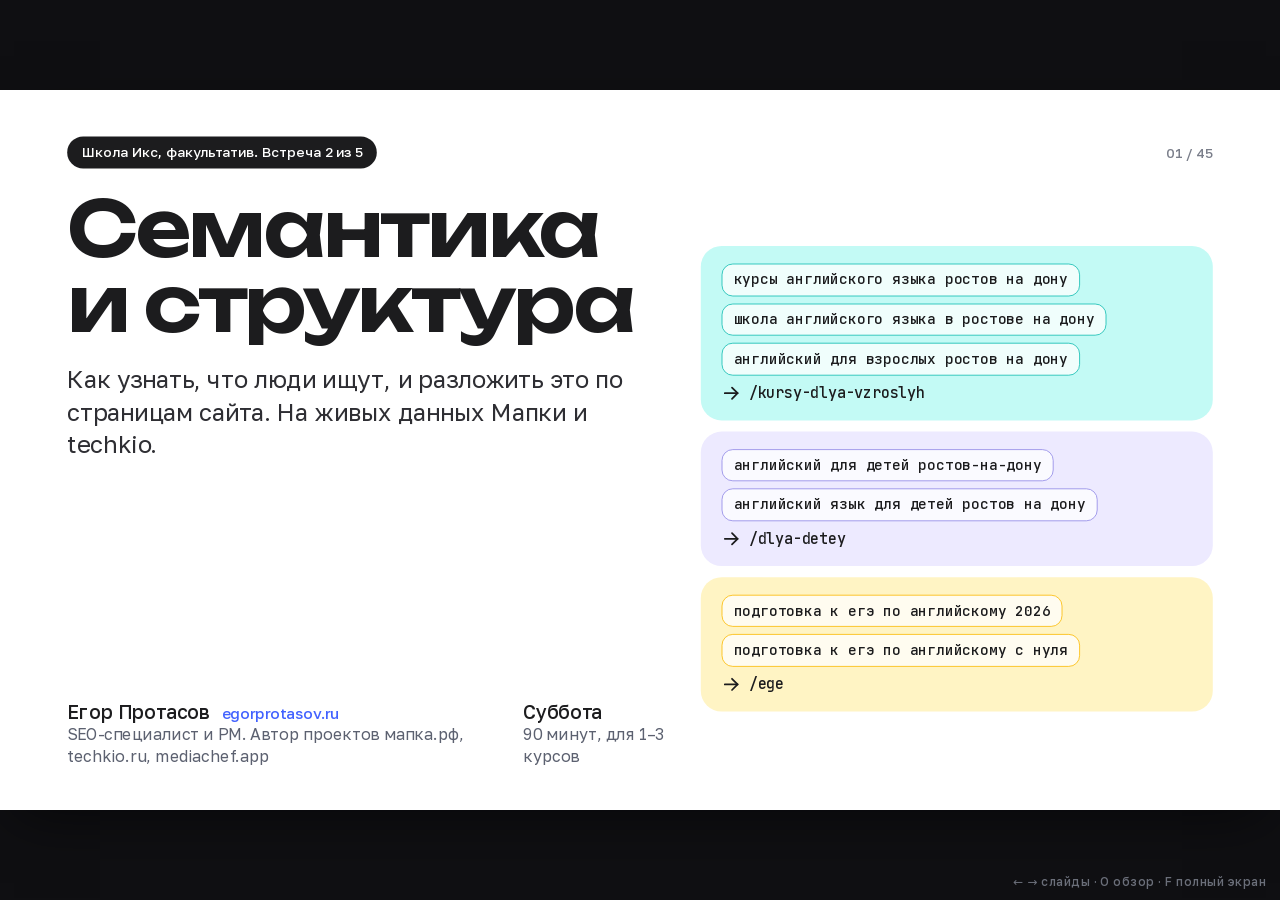
==== 2/index.html @ d4cdf83f "Встреча 2: семантика и структура сайта 45 слайдов на 90 минут: спрос, источники запросов в России, ч" ====
<!doctype html>
<html lang="ru">
<head>
<meta charset="utf-8">
<meta name="viewport" content="width=device-width,initial-scale=1">
<meta name="robots" content="noindex, nofollow, noarchive, nosnippet">
<meta name="referrer" content="no-referrer">
<title>Семантика и структура сайта — встреча 2 · Школа Икс</title>
<style>
@font-face{font-family: 'Unbounded'; font-style: normal; font-weight: 200 900; font-display: block; src:url([data-uri]) format('woff2'); unicode-range: U+0301, U+0400-045F, U+0490-0491, U+04B0-04B1, U+2116;}
@font-face{font-family: 'Unbounded'; font-style: normal; font-weight: 200 900; font-display: block; src:url([data-uri]) format('woff2'); unicode-range: U+0000-00FF, U+0131, U+0152-0153, U+02BB-02BC, U+02C6, U+02DA, U+02DC, U+0304, U+0308, U+0329, U+2000-206F, U+20AC, U+2122, U+2191, U+2193, U+2212, U+2215, U+FEFF, U+FFFD;}
@font-face{font-family: 'Golos Text'; font-style: normal; font-weight: 400 900; font-display: block; src:url([data-uri]) format('woff2'); unicode-range: U+0301, U+0400-045F, U+0490-0491, U+04B0-04B1, U+2116;}
@font-face{font-family: 'Golos Text'; font-style: normal; font-weight: 400 900; font-display: block; src:url([data-uri]) format('woff2'); unicode-range: U+0000-00FF, U+0131, U+0152-0153, U+02BB-02BC, U+02C6, U+02DA, U+02DC, U+0304, U+0308, U+0329, U+2000-206F, U+20AC, U+2122, U+2191, U+2193, U+2212, U+2215, U+FEFF, U+FFFD;}
@font-face{font-family: 'JetBrains Mono'; font-style: normal; font-weight: 400 700; font-display: block; src:url([data-uri]) format('woff2'); unicode-range: U+0301, U+0400-045F, U+0490-0491, U+04B0-04B1, U+2116;}
@font-face{font-family: 'JetBrains Mono'; font-style: normal; font-weight: 400 700; font-display: block; src:url([data-uri]) format('woff2'); unicode-range: U+0000-00FF, U+0131, U+0152-0153, U+02BB-02BC, U+02C6, U+02DA, U+02DC, U+0304, U+0308, U+0329, U+2000-206F, U+20AC, U+2122, U+2191, U+2193, U+2212, U+2215, U+FEFF, U+FFFD;}

:root{
  --canvas:#FFFFFF; --surface:#F7F8FA; --ink:#1C1C1E; --charcoal:#2E2E33; --slate:#5C6170; --steel:#7A7E8A;
  --hair:#E0E2E8; --hair2:#C9CCD4;
  --yel:#FFD02F; --yel2:#FCB900; --yel-l:#FFF4C4; --yel-d:#746019;
  --blue:#4262FF; --teal:#0FBCB0; --teal-l:#C3FAF5; --moss:#187574;
  --rose-l:#FDE0F0; --rose-d:#8A1F5C; --coral:#FF9999; --coral-l:#FFC6C6; --coral-d:#600000;
  --orange-l:#FFE6CD; --orange-d:#7A3E00; --lav:#EDEAFF; --lav-d:#3F3A8F; --ok:#00B473; --dark:#1C1C1E;
  --fd:'Unbounded',system-ui,sans-serif; --ft:'Golos Text',system-ui,-apple-system,sans-serif; --fm:'JetBrains Mono',ui-monospace,Menlo,monospace;
}
*{box-sizing:border-box;margin:0;padding:0}
html,body{height:100%;background:#0F0F12;overflow:hidden}
body{font-family:var(--ft);color:var(--ink);-webkit-font-smoothing:antialiased;text-rendering:optimizeLegibility}
a{color:var(--blue)}

/* сцена 16:9 */
/* поля вокруг кадра подстраиваются под слайд: у тёмных и жёлтых рамка исчезает,
   светлый слайд лежит карточкой на глубоком фоне — белых полос по краям нет */
#stage{position:fixed;inset:0;overflow:hidden;background:var(--edge,#0F0F12);transition:background .3s ease}
#deck{position:absolute;left:50%;top:50%;width:1600px;height:900px;
  transform:translate(-50%,-50%) scale(var(--s,1));transform-origin:center center;
  background:var(--canvas);overflow:hidden;box-shadow:0 24px 70px -18px rgba(0,0,0,.55)}
/* режим снимка (?shot=1): без масштабирования сцены, кадр ровно 1600×900 — для QA и PDF */
html.shot,html.shot body{width:1600px;height:900px;background:#fff}
html.shot #stage{position:static;width:1600px;height:900px;background:#fff}
html.shot #deck{position:relative;left:auto;top:auto;transform:none;box-shadow:none}

/* слайд */
.s{position:absolute;inset:0;z-index:3;padding:58px 84px 54px;opacity:0;visibility:hidden;pointer-events:none;
  display:flex;flex-direction:column;background:var(--canvas)}
.s.live{opacity:1;visibility:visible;pointer-events:auto}
.s.dark{background:var(--dark);color:#fff}
.s.yellow{background:var(--yel)}

.top{display:flex;justify-content:space-between;align-items:center;margin-bottom:28px;flex:none}
.pill{font:500 17px/1 var(--ft);background:var(--ink);color:#fff;border-radius:999px;padding:11px 18px 12px;letter-spacing:.005em}
.dark .pill{background:#fff;color:var(--ink)}
.yellow .pill{background:var(--ink)}
.cnt{font:500 17px/1 var(--ft);color:var(--steel);font-variant-numeric:tabular-nums}
.dark .cnt{color:rgba(255,255,255,.55)}

h1{font:600 50px/1.08 var(--fd);letter-spacing:-.02em;margin:0 0 24px;max-width:1330px}
h1.xl{font-size:66px;line-height:1.04}
h1.md{font-size:42px}
.lead{font:400 27px/1.38 var(--ft);color:var(--charcoal);max-width:1180px;margin-bottom:26px}
.dark .lead{color:rgba(255,255,255,.72)}
.body{flex:1;min-height:0;display:flex;flex-direction:column}
.fill{flex:1;min-height:0}
.row{display:flex;gap:24px;align-items:stretch}
.row>*{min-width:0}
.g2,.g3,.g4,.g5{display:grid;gap:22px}
.g2{grid-template-columns:repeat(2,minmax(0,1fr))}
.g3{grid-template-columns:repeat(3,minmax(0,1fr))}
.g4{grid-template-columns:repeat(4,minmax(0,1fr))}
.g5{grid-template-columns:repeat(5,minmax(0,1fr))}
.g2>*,.g3>*,.g4>*,.g5>*{min-width:0}
.foot{margin-top:auto;padding-top:18px;font:400 18px/1.35 var(--ft);color:var(--steel)}
.foot b{color:var(--slate);font-weight:500}
.dark .foot{color:rgba(255,255,255,.5)}
.hl{background:var(--yel);padding:0 .14em;border-radius:5px;-webkit-box-decoration-break:clone;box-decoration-break:clone;color:var(--ink)}
.mono{font-family:var(--fm);font-weight:500}
b,strong{font-weight:600}

/* стикеры и карточки */
.sticky{border-radius:26px;padding:28px 30px;display:flex;flex-direction:column;gap:12px;min-height:0}
.sticky.tight{padding:22px 26px;gap:9px}
.sticky h4{font:500 24px/1.22 var(--fd);letter-spacing:-.01em}
.sticky p{font:400 21px/1.4 var(--ft);color:var(--charcoal)}
.sticky .big{font:600 62px/1 var(--fd);letter-spacing:-.03em;margin:4px 0 2px}
.sticky .lab{font:500 17px/1.3 var(--ft);color:var(--slate)}
.teal{background:var(--teal-l)} .teal .lab{color:var(--moss)}
.lav{background:var(--lav)} .lav .lab{color:var(--lav-d)}
.yel{background:var(--yel-l)} .yel .lab{color:var(--yel-d)}
.rose{background:var(--rose-l)} .rose .lab{color:var(--rose-d)}
.coral{background:var(--coral-l)} .coral .lab{color:var(--coral-d)}
.orange{background:var(--orange-l)} .orange .lab{color:var(--orange-d)}
.grey{background:var(--surface)}
.gold{background:var(--yel)}
.card{background:var(--surface);border:1px solid var(--hair);border-radius:16px;padding:22px 24px;display:flex;flex-direction:column;gap:10px;min-height:0}
.card h4{font:500 22px/1.25 var(--fd)}
.card p{font:400 20px/1.4 var(--ft);color:var(--charcoal)}
.dark .card{background:#2A2A2E;border-color:#3A3A40;color:#fff}
.dark .card p{color:rgba(255,255,255,.72)}

/* большая цифра */
.stat .n{font:600 82px/1 var(--fd);letter-spacing:-.035em;font-variant-numeric:tabular-nums}
.stat .n small{font-size:.5em;letter-spacing:-.02em}
.stat .l{font:400 21px/1.35 var(--ft);color:var(--slate);margin-top:10px;max-width:34ch}
.dark .stat .l{color:rgba(255,255,255,.62)}
.stat.sm .n{font-size:56px}

/* плитки логотипов */
.tiles{display:flex;flex-wrap:wrap;gap:14px;align-items:flex-start}
.tl{display:flex;flex-direction:column;align-items:center;gap:9px;font:500 16px/1.2 var(--ft);color:var(--slate);text-align:center;width:112px}
.tl.w{width:auto}
.tile{height:86px;min-width:86px;background:#fff;border:1px solid var(--hair);border-radius:18px;display:grid;place-items:center;padding:0 12px}
.tile .ic{width:46px;height:46px;fill:currentColor;display:block}
.tile.word{font:600 21px/1 var(--fd);letter-spacing:-.02em;padding:0 22px;white-space:nowrap}
.tile.sm{height:64px;min-width:64px;border-radius:14px}
.tile.sm .ic{width:34px;height:34px}
.tile.sm.word{font-size:17px;padding:0 16px}
.tile.big{height:120px;min-width:120px;border-radius:26px}
.tile.big .ic{width:66px;height:66px}
.tile.big.word{font-size:28px;padding:0 30px}
.dark .tile{border-color:transparent}

/* иконки-штрихи */
.ui{width:42px;height:42px;fill:none;stroke:currentColor;stroke-width:1.9;stroke-linecap:round;stroke-linejoin:round;flex:none}
.ui.lg{width:56px;height:56px;stroke-width:1.7}
.ui.sm{width:30px;height:30px;stroke-width:2.1}
.ui.xs{width:24px;height:24px;stroke-width:2.2}

/* список «работает / не работает» */
.plist{display:flex;flex-direction:column;gap:12px;margin-top:2px;list-style:none;min-width:0}
.plist li{display:grid;grid-template-columns:24px minmax(0,1fr);gap:14px;align-items:start;min-width:0}
.plist li>div{min-width:0}
.plist b{display:block;font:500 20px/1.26 var(--fd);letter-spacing:-.005em;margin-bottom:3px}
.plist i{display:block;font:400 18px/1.32 var(--ft);font-style:normal;color:var(--charcoal)}

/* окно браузера */
.browser{background:#fff;border:1px solid var(--hair);border-radius:16px;overflow:hidden;box-shadow:rgba(5,0,56,.08) 0 12px 32px -4px;display:flex;flex-direction:column;min-height:0;align-self:center;width:100%}
.browser .bar{height:40px;flex:none;background:var(--surface);border-bottom:1px solid var(--hair);display:flex;align-items:center;gap:8px;padding:0 14px}
.browser .bar i{width:11px;height:11px;border-radius:50%;background:var(--hair2);flex:none}
.browser .url{margin-left:10px;flex:1;height:25px;background:#fff;border:1px solid var(--hair);border-radius:8px;font:500 14px/23px var(--fm);color:var(--slate);padding:0 10px;overflow:hidden;white-space:nowrap;text-overflow:ellipsis}
.browser .shot{flex:none;aspect-ratio:1200/750;overflow:hidden;background:#fff}
.browser .shot img{display:block;width:100%;height:100%;object-fit:contain;object-position:center}

/* пайплайн шагов */
.pipe{display:flex;gap:16px;align-items:stretch;min-height:0}
.pipe .step{flex:1;min-width:0;background:var(--surface);border-radius:22px;padding:24px 26px;display:flex;flex-direction:column;gap:10px}
.pipe .arr{flex:none;width:30px;display:grid;place-items:center;color:var(--hair2)}
.pipe .arr svg{width:22px;height:22px;fill:none;stroke:currentColor;stroke-width:2.4;stroke-linecap:round;stroke-linejoin:round}
.step h4{font:500 23px/1.22 var(--fd)}
.step p{font:400 20px/1.4 var(--ft);color:var(--charcoal)}
.step .hd{display:flex;align-items:center;gap:14px;margin-bottom:4px}
.num{width:44px;height:44px;border-radius:50%;background:var(--ink);color:#fff;font:600 19px/44px var(--fd);text-align:center;flex:none;font-variant-numeric:tabular-nums}
.num.y{background:var(--yel);color:var(--ink)}
.num.w{background:#fff;color:var(--ink)}
.dark .num{background:var(--yel);color:var(--ink)}

/* макет выдачи */
.serp{background:#fff;border:1px solid var(--hair);border-radius:16px;padding:20px 24px;display:flex;flex-direction:column;gap:13px;min-height:0;box-shadow:rgba(5,0,56,.08) 0 12px 32px -4px}
.serp .q{display:flex;align-items:center;gap:12px;border:1px solid var(--hair2);border-radius:999px;padding:10px 18px;font:400 19px var(--ft);color:var(--ink)}
.serp .q .ui{width:22px;height:22px;stroke-width:2.3}
.sr{position:relative;padding-left:46px;display:flex;flex-direction:column;gap:3px}
.sr .m{position:absolute;left:0;top:2px;width:30px;height:30px;border-radius:50%;background:var(--ink);color:#fff;font:600 14px/30px var(--fd);text-align:center}
.sr .t{font:500 19px/1.25 var(--ft);color:var(--blue)}
.sr .u{font:500 14px/1.3 var(--fm);color:var(--moss)}
.sr .d{font:400 16px/1.35 var(--ft);color:var(--charcoal)}
.sr.ad .t::before{content:"Реклама";font:500 12px/1 var(--ft);color:#fff;background:var(--steel);border-radius:5px;padding:3px 6px;margin-right:9px;vertical-align:2px}
.sr .ai{background:var(--rose-l);border-radius:12px;padding:12px 14px;font:400 16px/1.35 var(--ft);color:var(--charcoal)}
.sr .ai b{display:block;font:500 15px/1.3 var(--ft);color:var(--rose-d);margin-bottom:4px}
.sr .ai sup{font-size:.7em;color:var(--blue)}
.sr .loc{display:flex;gap:10px}
.sr .loc span{flex:1;background:var(--surface);border:1px solid var(--hair);border-radius:10px;padding:8px 10px;font:400 14px/1.3 var(--ft);color:var(--charcoal)}
.sr .paa{display:flex;flex-direction:column;gap:6px}
.sr .paa span{border:1px solid var(--hair);border-radius:8px;padding:7px 12px;font:400 15px var(--ft);color:var(--charcoal)}
.legend{display:flex;flex-direction:column;gap:14px}
.legend .li{display:flex;gap:14px;align-items:flex-start}
.legend .li .m{width:32px;height:32px;border-radius:50%;background:var(--ink);color:#fff;font:600 15px/32px var(--fd);text-align:center;flex:none}
.legend .li h5{font:500 21px/1.25 var(--fd);margin-bottom:4px}
.legend .li p{font:400 19px/1.38 var(--ft);color:var(--charcoal)}

/* анатомия сниппета */
.anat{display:grid;grid-template-columns:220px minmax(0,1fr);gap:14px 28px;align-items:center}
.anat .k{font:500 18px/1.3 var(--ft);color:var(--slate);text-align:right}
.anat .t{font:500 30px/1.2 var(--ft);color:var(--blue)}
.anat .u{font:500 21px/1.3 var(--fm);color:var(--moss)}
.anat .d{font:400 22px/1.4 var(--ft);color:var(--charcoal)}
.anat .box{background:#fff;border:1px solid var(--hair);border-radius:14px;padding:14px 20px}
.anat .box.bad{border-color:var(--coral)}
.anat .box.good{border-color:var(--ok)}

/* таблица */
.tbl{display:grid;grid-template-columns:230px minmax(0,1fr) minmax(0,1fr);border-top:2px solid var(--ink)}
.tbl>div{padding:16px 18px;border-bottom:1px solid var(--hair);font:400 21px/1.35 var(--ft);color:var(--charcoal);min-width:0}
.tbl .h{font:500 19px/1.2 var(--ft);color:var(--slate);padding-top:12px;padding-bottom:12px}
.tbl .k{font:500 21px/1.3 var(--fd);color:var(--ink);letter-spacing:-.01em}
.tbl .geo{background:var(--rose-l)}

/* чек-лист */
.chk{display:grid;grid-template-columns:repeat(2,minmax(0,1fr));gap:16px 22px}
.ck{display:flex;gap:18px;align-items:flex-start;padding:20px 24px;background:var(--surface);border-radius:18px;min-height:0}
.ck h5{font:500 22px/1.25 var(--fd);margin-bottom:6px}
.ck p{font:400 19px/1.38 var(--ft);color:var(--charcoal)}
.ck .mono{font-size:18px;color:var(--ink);background:#fff;border:1px solid var(--hair);border-radius:6px;padding:1px 7px}

/* словарь */
.kv{display:grid;grid-template-columns:repeat(3,minmax(0,1fr));gap:18px}
.kv .it{background:var(--surface);border-radius:20px;padding:24px 26px;display:flex;flex-direction:column;gap:8px}
.kv .k{font:500 25px/1.2 var(--fd);letter-spacing:-.01em}
.kv .k small{font:500 17px/1.2 var(--fm);color:var(--slate);display:block;margin-top:5px}
.kv .v{font:400 20px/1.4 var(--ft);color:var(--charcoal)}

/* график */
.chart{display:flex;flex-direction:column;gap:12px;min-height:0}
.chart svg{display:block;max-width:100%;height:auto}
.chart .cap{font:400 18px/1.35 var(--ft);color:var(--slate)}
.leg{display:flex;gap:22px;flex-wrap:wrap;font:500 18px/1.2 var(--ft);color:var(--slate)}
.leg i{width:14px;height:14px;border-radius:4px;display:inline-block;margin-right:8px;vertical-align:-2px}
.ax{font:500 15px var(--ft);fill:var(--steel)}
.val{font:600 17px var(--fd);fill:var(--ink)}
.val.w{fill:#fff}

/* запрос-карточка */
.qcard{background:#fff;border:1px solid var(--hair);border-radius:16px;padding:18px 20px;display:flex;flex-direction:column;gap:8px}
.qcard .q{font:500 21px/1.3 var(--fm);color:var(--ink);word-break:break-word}
.qcard .meta{font:400 17px/1.3 var(--ft);color:var(--slate)}

/* разделители */
.divn{font:600 150px/1 var(--fd);letter-spacing:-.045em;color:var(--yel);font-variant-numeric:tabular-nums}
.divt{font:600 62px/1.06 var(--fd);letter-spacing:-.025em;max-width:1000px}
.divs{font:400 26px/1.42 var(--ft);color:rgba(255,255,255,.66);max-width:900px;margin-top:22px}
.divlist{display:flex;flex-direction:column;gap:14px;font:400 23px/1.35 var(--ft);color:rgba(255,255,255,.72)}
.divlist span{padding-left:22px;position:relative}
.divlist span::before{content:"";position:absolute;left:0;top:.55em;width:9px;height:9px;border-radius:50%;background:var(--yel)}

/* обложка */
.cover h1{font-size:96px;line-height:.98;letter-spacing:-.035em;margin:0}
.cover .sub{font:400 30px/1.35 var(--ft);color:var(--charcoal);max-width:760px;margin-top:28px}
.cover .who{margin-top:auto;display:flex;gap:40px;align-items:flex-end}
.cover .who b{font:500 24px/1.3 var(--ft)}
.cover .who span{font:400 20px/1.35 var(--ft);color:var(--slate)}
.stack{position:relative}
.stack .tile{position:absolute;box-shadow:rgba(5,0,56,.10) 0 10px 26px -6px}

/* источники */
.src{display:grid;grid-template-columns:1fr 1fr;gap:0 26px;align-content:start}
.srow{display:grid;grid-template-columns:minmax(0,1fr) auto;gap:3px 16px;padding:9px 0;border-bottom:1px solid var(--hair);align-items:baseline}
.srow .num{width:auto;height:auto;border-radius:0;background:none;color:var(--ink);font:500 18px/1.28 var(--ft);text-align:left}
.srow .lnk{font:500 14px/1.3 var(--fm);color:var(--blue);white-space:nowrap}
.srow .whr{grid-column:1/-1;font:400 15px/1.28 var(--ft);color:var(--steel)}

/* ═══ встреча 2: семантика и структура ═══ */
/* запросы-фишки */
.chips{display:flex;flex-wrap:wrap;gap:9px;align-content:flex-start;min-width:0}
.chip{font:500 18px/1.25 var(--fm);background:#fff;border:1px solid var(--hair2);border-radius:14px;padding:8px 14px;color:var(--ink);max-width:100%;overflow-wrap:anywhere}
.chip.t{background:#fff;border-color:var(--teal)}
.chip.l{background:#fff;border-color:#8E87E6}
.chip.y{background:#fff;border-color:var(--yel2)}
.chip.x{border-color:var(--coral);color:var(--coral-d)}
.sticky .chip{background:rgba(255,255,255,.75)}

/* кластер: фишки → страница */
.flow{display:grid;grid-template-columns:minmax(0,1fr) 44px 360px;gap:0 14px;align-items:center}
.flow .to{color:var(--steel);display:grid;place-items:center}
.flow .to svg{width:30px;height:30px;fill:none;stroke:currentColor;stroke-width:2.2;stroke-linecap:round;stroke-linejoin:round}
.page{background:#fff;border:1.5px solid var(--ink);border-radius:14px;padding:14px 18px;display:flex;flex-direction:column;gap:6px;min-width:0}
.page .u{font:500 18px/1.25 var(--fm);color:var(--moss);word-break:break-all}
.page .n{font:600 34px/1 var(--fd);letter-spacing:-.02em}
.page .l{font:400 17px/1.3 var(--ft);color:var(--slate)}

/* подсказки поиска */
.sugg{background:#fff;border:1px solid var(--hair);border-radius:18px;box-shadow:rgba(5,0,56,.08) 0 12px 32px -4px;overflow:hidden;min-width:0}
.sugg .in{display:flex;align-items:center;gap:12px;padding:15px 20px;border-bottom:1px solid var(--hair);font:400 22px/1.2 var(--ft);color:var(--ink)}
.sugg .in .ui{width:24px;height:24px;stroke-width:2.3;color:var(--slate)}
.sugg .in i{width:2px;height:26px;background:var(--ink);display:inline-block;margin-left:-8px;animation:blink 1.1s steps(1) infinite}
@keyframes blink{50%{opacity:0}}
.sugg ul{list-style:none;padding:6px 0 8px}
.sugg li{display:flex;align-items:center;gap:14px;padding:8px 20px;font:400 19px/1.3 var(--ft);color:var(--charcoal);white-space:nowrap;overflow:hidden;text-overflow:ellipsis}
.sugg li .ui{width:18px;height:18px;stroke-width:2.4;color:var(--steel);flex:none}
.sugg li b{font-weight:600;color:var(--ink)}

/* лестница конкретики */
.stairs{display:flex;flex-direction:column;gap:14px}
.stair{display:grid;grid-template-columns:78px minmax(0,1fr) 380px;gap:18px;align-items:center;background:var(--surface);border-radius:16px;padding:14px 20px}
.stair .tag{font:600 18px/1 var(--fd);text-align:center;border-radius:999px;padding:9px 0;background:var(--ink);color:#fff}
.stair .q{font:500 22px/1.25 var(--fm);color:var(--ink);min-width:0}
.stair .d{font:400 19px/1.35 var(--ft);color:var(--charcoal)}

/* вложенные рамки частотности */
.nest{border-radius:26px;padding:22px 26px 26px;display:flex;flex-direction:column;gap:10px}
.nest .q{font:500 22px/1.2 var(--fm);color:var(--ink)}
.nest .d{font:400 19px/1.35 var(--ft);color:var(--charcoal);max-width:62ch}
.nest .k{font:500 16px/1 var(--ft);color:var(--slate)}

/* пересечение выдачи */
.ovx{display:grid;grid-template-columns:minmax(0,1fr) 128px minmax(0,1fr);gap:0 12px;align-items:center}
.ovx .col{display:flex;flex-direction:column;gap:6px;min-width:0}
.ovx .qh{font:500 18px/1.25 var(--fm);color:var(--ink);margin-bottom:6px;min-height:46px}
.oi{display:flex;gap:10px;align-items:center;background:var(--surface);border-radius:9px;padding:6px 12px;font:500 17px/1.2 var(--ft);color:var(--slate)}
.oi b{font:600 14px/1 var(--fd);width:22px;color:var(--steel);flex:none}
.oi.m{background:var(--lav);color:var(--ink)}
.ovx .mid{text-align:center}
.ovx .mid .n{font:600 64px/1 var(--fd);letter-spacing:-.03em;color:var(--lav-d)}
.ovx .mid .l{font:500 17px/1.25 var(--ft);color:var(--slate);margin-top:6px}

/* схема: дерево страниц на абсолютных узлах, линии на svg */
.dg{position:relative;flex:none;margin:0 auto}
.dg svg{position:absolute;left:0;top:0}
.node{position:absolute;transform:translate(-50%,-50%);background:#fff;border:1.5px solid var(--hair2);border-radius:12px;
  display:flex;flex-direction:column;justify-content:center;align-items:center;text-align:center;white-space:nowrap;overflow:hidden;padding:0 12px}
.node b{font:500 18px/1.2 var(--ft);color:var(--ink)}
.node small{font:500 15px/1.2 var(--fm);color:var(--slate);margin-top:3px}
.node.home{background:var(--ink);border-color:var(--ink)}
.node.home b{color:#fff}.node.home small{color:rgba(255,255,255,.7)}
.node.t{background:var(--teal-l);border-color:transparent}
.node.l{background:var(--lav);border-color:transparent}
.node.y{background:var(--yel-l);border-color:transparent}
.node.o{background:var(--orange-l);border-color:transparent}
.node.g{background:var(--surface);border-color:var(--hair)}
.node.e{background:transparent;border:2px dashed var(--hair2)}
.node.e b{color:var(--steel)}
.dg .cnt2{position:absolute;transform:translate(-50%,-50%);font:600 15px/1 var(--fd);background:var(--yel);color:var(--ink);border-radius:999px;padding:5px 9px}

/* матрица фасетов */
.mx{display:grid;gap:6px;align-items:center;min-width:0}
.mx .h{font:500 16px/1 var(--ft);color:var(--slate);white-space:nowrap;writing-mode:vertical-rl;transform:rotate(180deg);justify-self:center;align-self:end;padding-top:6px;height:124px;text-align:left}
.mx .rh{font:500 18px/1.2 var(--ft);color:var(--ink);text-align:right;padding-right:10px;white-space:nowrap}
.mx .c{height:32px;border-radius:8px;background:var(--surface);border:1px dashed var(--hair2)}
.mx .c.on{background:var(--yel);border-color:var(--yel)}

/* голосование */
.vote{display:grid;grid-template-columns:repeat(3,minmax(0,1fr));gap:18px}
.vote .sticky{flex-direction:row;align-items:flex-start;gap:18px}
.vote .sticky>div{min-width:0}

/* анимация появления — только там, где порядок имеет смысл */
.s.live .r{animation:up .5s cubic-bezier(.22,.75,.2,1) both;animation-delay:calc(var(--i,0)*90ms)}
@keyframes up{from{opacity:0;transform:translateY(12px)}to{opacity:1;transform:none}}

/* переход */
#wipe{position:absolute;inset:0;z-index:20;pointer-events:none;opacity:0;background:var(--yel)}
#wipe.go{animation:sweep .38s cubic-bezier(.62,0,.36,1)}
@keyframes sweep{0%{opacity:1;transform:scaleX(0);transform-origin:left center}48%{opacity:1;transform:scaleX(1);transform-origin:left center}
  52%{opacity:1;transform:scaleX(1);transform-origin:right center}100%{opacity:1;transform:scaleX(0);transform-origin:right center}}
.s.in{animation:slidein .32s cubic-bezier(.22,.75,.2,1)}
@keyframes slidein{0%{opacity:0;transform:translateY(var(--dy,10px))}100%{opacity:1;transform:none}}

/* обзор: миниатюры настоящих слайдов с подписью */
#ov{position:fixed;inset:0;z-index:40;background:#0F0F12;display:none;
  grid-template-columns:repeat(auto-fill,minmax(280px,1fr));gap:22px 20px;padding:34px 34px 44px;overflow:auto;align-content:start}
#ov.on{display:grid}
.ovc{background:none;border:0;padding:0;margin:0;cursor:pointer;display:flex;flex-direction:column;gap:9px;text-align:left;font-family:var(--ft)}
.ovc:focus-visible{outline:none}
.ovf{position:relative;width:100%;aspect-ratio:16/9;border-radius:10px;overflow:hidden;background:var(--canvas);
  outline:2px solid transparent;outline-offset:2px;transition:outline-color .15s}
.ovc:hover .ovf,.ovc:focus-visible .ovf,.ovc.cur .ovf{outline-color:var(--yel)}
.ovf .mini{position:absolute;left:0;top:0;width:1600px;height:900px;transform-origin:0 0;
  opacity:1!important;visibility:visible!important;pointer-events:none;animation:none!important}
.ovf .mini *{animation:none!important}
.ovcap{display:flex;gap:9px;align-items:baseline;min-width:0}
.ovcap .n{font:500 12px/1.3 var(--fm);color:#6B6F7A;font-variant-numeric:tabular-nums;flex:none}
.ovcap .t{font:400 14px/1.3 var(--ft);color:rgba(255,255,255,.86);overflow:hidden;text-overflow:ellipsis;white-space:nowrap}
.ovc.cur .ovcap .t{color:var(--yel)}
#help{position:fixed;right:14px;bottom:11px;z-index:30;font:500 12px var(--ft);color:#6B6F7A;letter-spacing:.04em;transition:opacity .5s;pointer-events:none}
#help.hide{opacity:0}
:focus-visible{outline:2px solid var(--blue);outline-offset:3px}
@media (prefers-reduced-motion:reduce){.sugg .in i{animation:none}#wipe.go,.s.in{animation:none}.s.live .r{animation:none;opacity:1;transform:none}#stage{transition:none}}

/* печать */
@media print{
  @page{size:1600px 900px;margin:0}
  #stage{background:#fff!important}
  #deck{box-shadow:none!important}
  html,body{overflow:visible;height:auto;background:#fff}
  #stage{position:static;display:block}
  #deck{position:static;left:auto;top:auto;transform:none;width:1600px;height:auto;overflow:visible}
  #help,#ov,#wipe{display:none!important}
  .s{position:relative;inset:auto;width:1600px;height:900px;opacity:1!important;visibility:visible!important;page-break-after:always;break-after:page}
  .s:last-of-type{page-break-after:auto;break-after:auto}
  .s .r{opacity:1!important;transform:none!important;animation:none!important}
}
</style>
</head>
<body>
<div id="stage"><div id="deck"><svg id="sprite" aria-hidden="true" style="position:absolute;width:0;height:0;overflow:hidden"><defs><symbol id="i-google" viewBox="0 0 24 24"><path d="M12.48 10.92v3.28h7.84c-.24 1.84-.853 3.187-1.787 4.133-1.147 1.147-2.933 2.4-6.053 2.4-4.827 0-8.6-3.893-8.6-8.72s3.773-8.72 8.6-8.72c2.6 0 4.507 1.027 5.907 2.347l2.307-2.307C18.747 1.44 16.133 0 12.48 0 5.867 0 .307 5.387.307 12s5.56 12 12.173 12c3.573 0 6.267-1.173 8.373-3.36 2.16-2.16 2.84-5.213 2.84-7.667 0-.76-.053-1.467-.173-2.053H12.48z"/></symbol><symbol id="i-googlesearchconsole" viewBox="0 0 24 24"><path d="M8.548 1.156L6.832 2.872v1.682h1.716zm0 3.398v.035H6.832v-.035H3.386L0 7.844v3.577h2.826V8.94c0-.525.429-.954.954-.954h16.476c.525 0 .954.43.954.954v2.48h2.754V7.844l-3.386-3.29H17.3v.035h-1.717v-.035zm7.035 0H17.3V2.872l-1.717-1.716zM8.679 1.188V2.84h6.773V1.188zm11.471 7.07a.834.834 0 00-.132.01l-.543.002c-5.216.014-10.432-.008-15.648.01-.435-.063-.794.436-.716.883v2.264h17.812c-.016-.888.045-1.782-.034-2.666-.104-.342-.427-.502-.739-.502zm-15.422.634a.689.698 0 01.689.698.689.698 0 01-.689.697.689.698 0 01-.688-.697.689.698 0 01.688-.698zm2.134 0a.689.698 0 01.689.698.689.698 0 01-.689.697.689.698 0 01-.688-.697.689.698 0 01.688-.698zM.036 11.645v9.156c0 1.05.858 1.908 1.907 1.908h.883V11.645zm21.174 0v11.064h.882c1.05 0 1.908-.858 1.908-1.908v-9.156zM4.057 13.133v6.85h6.137v-6.85zm13.243.021v3.777l-1.708.977-1.708-.977v-3.758a4.006 4.006 0 000 7.23v2.441h3.457v-2.442a4.006 4.006 0 00-.041-7.248zm-13.243 8.26v1.43h7.925v-1.43z"/></symbol><symbol id="i-googleanalytics" viewBox="0 0 24 24"><path d="M22.84 2.9982v17.9987c.0086 1.6473-1.3197 2.9897-2.967 2.9984a2.9808 2.9808 0 01-.3677-.0208c-1.528-.226-2.6477-1.5558-2.6105-3.1V3.1204c-.0369-1.5458 1.0856-2.8762 2.6157-3.1 1.6361-.1915 3.1178.9796 3.3093 2.6158.014.1201.0208.241.0202.3619zM4.1326 18.0548c-1.6417 0-2.9726 1.331-2.9726 2.9726C1.16 22.6691 2.4909 24 4.1326 24s2.9726-1.3309 2.9726-2.9726-1.331-2.9726-2.9726-2.9726zm7.8728-9.0098c-.0171 0-.0342 0-.0513.0003-1.6495.0904-2.9293 1.474-2.891 3.1256v7.9846c0 2.167.9535 3.4825 2.3505 3.763 1.6118.3266 3.1832-.7152 3.5098-2.327.04-.1974.06-.3983.0593-.5998v-8.9585c.003-1.6474-1.33-2.9852-2.9773-2.9882z"/></symbol><symbol id="i-googlegemini" viewBox="0 0 24 24"><path d="M11.04 19.32Q12 21.51 12 24q0-2.49.93-4.68.96-2.19 2.58-3.81t3.81-2.55Q21.51 12 24 12q-2.49 0-4.68-.93a12.3 12.3 0 0 1-3.81-2.58 12.3 12.3 0 0 1-2.58-3.81Q12 2.49 12 0q0 2.49-.96 4.68-.93 2.19-2.55 3.81a12.3 12.3 0 0 1-3.81 2.58Q2.49 12 0 12q2.49 0 4.68.96 2.19.93 3.81 2.55t2.55 3.81"/></symbol><symbol id="i-googlechrome" viewBox="0 0 24 24"><path d="M12 0C8.21 0 4.831 1.757 2.632 4.501l3.953 6.848A5.454 5.454 0 0 1 12 6.545h10.691A12 12 0 0 0 12 0zM1.931 5.47A11.943 11.943 0 0 0 0 12c0 6.012 4.42 10.991 10.189 11.864l3.953-6.847a5.45 5.45 0 0 1-6.865-2.29zm13.342 2.166a5.446 5.446 0 0 1 1.45 7.09l.002.001h-.002l-5.344 9.257c.206.01.413.016.621.016 6.627 0 12-5.373 12-12 0-1.54-.29-3.011-.818-4.364zM12 16.364a4.364 4.364 0 1 1 0-8.728 4.364 4.364 0 0 1 0 8.728Z"/></symbol><symbol id="i-googlemaps" viewBox="0 0 24 24"><path d="M19.527 4.799c1.212 2.608.937 5.678-.405 8.173-1.101 2.047-2.744 3.74-4.098 5.614-.619.858-1.244 1.75-1.669 2.727-.141.325-.263.658-.383.992-.121.333-.224.673-.34 1.008-.109.314-.236.684-.627.687h-.007c-.466-.001-.579-.53-.695-.887-.284-.874-.581-1.713-1.019-2.525-.51-.944-1.145-1.817-1.79-2.671L19.527 4.799zM8.545 7.705l-3.959 4.707c.724 1.54 1.821 2.863 2.871 4.18.247.31.494.622.737.936l4.984-5.925-.029.01c-1.741.601-3.691-.291-4.392-1.987a3.377 3.377 0 0 1-.209-.716c-.063-.437-.077-.761-.004-1.198l.001-.007zM5.492 3.149l-.003.004c-1.947 2.466-2.281 5.88-1.117 8.77l4.785-5.689-.058-.05-3.607-3.035zM14.661.436l-3.838 4.563a.295.295 0 0 1 .027-.01c1.6-.551 3.403.15 4.22 1.626.176.319.323.683.377 1.045.068.446.085.773.012 1.22l-.003.016 3.836-4.561A8.382 8.382 0 0 0 14.67.439l-.009-.003zM9.466 5.868L14.162.285l-.047-.012A8.31 8.31 0 0 0 11.986 0a8.439 8.439 0 0 0-6.169 2.766l-.016.018 3.665 3.084z"/></symbol><symbol id="i-googleads" viewBox="0 0 24 24"><path d="M3.9998 22.9291C1.7908 22.9291 0 21.1383 0 18.9293s1.7908-3.9998 3.9998-3.9998 3.9998 1.7908 3.9998 3.9998-1.7908 3.9998-3.9998 3.9998zm19.4643-6.0004L15.4632 3.072C14.3586 1.1587 11.9121.5028 9.9988 1.6074S7.4295 5.1585 8.5341 7.0718l8.0009 13.8567c1.1046 1.9133 3.5511 2.5679 5.4644 1.4646 1.9134-1.1046 2.568-3.5511 1.4647-5.4644zM7.5137 4.8438L1.5645 15.1484A4.5 4.5 0 0 1 4 14.4297c2.5597-.0075 4.6248 2.1585 4.4941 4.7148l3.2168-5.5723-3.6094-6.25c-.4499-.7793-.6322-1.6394-.5878-2.4784z"/></symbol><symbol id="i-anthropic" viewBox="0 0 24 24"><path d="M17.3041 3.541h-3.6718l6.696 16.918H24Zm-10.6082 0L0 20.459h3.7442l1.3693-3.5527h7.0052l1.3693 3.5528h3.7442L10.5363 3.5409Zm-.3712 10.2232 2.2914-5.9456 2.2914 5.9456Z"/></symbol><symbol id="i-claude" viewBox="0 0 24 24"><path d="m4.7144 15.9555 4.7174-2.6471.079-.2307-.079-.1275h-.2307l-.7893-.0486-2.6956-.0729-2.3375-.0971-2.2646-.1214-.5707-.1215-.5343-.7042.0546-.3522.4797-.3218.686.0608 1.5179.1032 2.2767.1578 1.6514.0972 2.4468.255h.3886l.0546-.1579-.1336-.0971-.1032-.0972L6.973 9.8356l-2.55-1.6879-1.3356-.9714-.7225-.4918-.3643-.4614-.1578-1.0078.6557-.7225.8803.0607.2246.0607.8925.686 1.9064 1.4754 2.4893 1.8336.3643.3035.1457-.1032.0182-.0728-.164-.2733-1.3539-2.4467-1.445-2.4893-.6435-1.032-.17-.6194c-.0607-.255-.1032-.4674-.1032-.7285L6.287.1335 6.6997 0l.9957.1336.419.3642.6192 1.4147 1.0018 2.2282 1.5543 3.0296.4553.8985.2429.8318.091.255h.1579v-.1457l.1275-1.706.2368-2.0947.2307-2.6957.0789-.7589.3764-.9107.7468-.4918.5828.2793.4797.686-.0668.4433-.2853 1.8517-.5586 2.9021-.3643 1.9429h.2125l.2429-.2429.9835-1.3053 1.6514-2.0643.7286-.8196.85-.9046.5464-.4311h1.0321l.759 1.1293-.34 1.1657-1.0625 1.3478-.8804 1.1414-1.2628 1.7-.7893 1.36.0729.1093.1882-.0183 2.8535-.607 1.5421-.2794 1.8396-.3157.8318.3886.091.3946-.3278.8075-1.967.4857-2.3072.4614-3.4364.8136-.0425.0304.0486.0607 1.5482.1457.6618.0364h1.621l3.0175.2247.7892.522.4736.6376-.079.4857-1.2142.6193-1.6393-.3886-3.825-.9107-1.3113-.3279h-.1822v.1093l1.0929 1.0686 2.0035 1.8092 2.5075 2.3314.1275.5768-.3218.4554-.34-.0486-2.2039-1.6575-.85-.7468-1.9246-1.621h-.1275v.17l.4432.6496 2.3436 3.5214.1214 1.0807-.17.3521-.6071.2125-.6679-.1214-1.3721-1.9246L14.38 17.959l-1.1414-1.9428-.1397.079-.674 7.2552-.3156.3703-.7286.2793-.6071-.4614-.3218-.7468.3218-1.4753.3886-1.9246.3157-1.53.2853-1.9004.17-.6314-.0121-.0425-.1397.0182-1.4328 1.9672-2.1796 2.9446-1.7243 1.8456-.4128.164-.7164-.3704.0667-.6618.4008-.5889 2.386-3.0357 1.4389-1.882.929-1.0868-.0062-.1579h-.0546l-6.3385 4.1164-1.1293.1457-.4857-.4554.0608-.7467.2307-.2429 1.9064-1.3114Z"/></symbol><symbol id="i-perplexity" viewBox="0 0 24 24"><path d="M22.3977 7.0896h-2.3106V.0676l-7.5094 6.3542V.1577h-1.1554v6.1966L4.4904 0v7.0896H1.6023v10.3976h2.8882V24l6.932-6.3591v6.2005h1.1554v-6.0469l6.9318 6.1807v-6.4879h2.8882V7.0896zm-3.4657-4.531v4.531h-5.355l5.355-4.531zm-13.2862.0676 4.8691 4.4634H5.6458V2.6262zM2.7576 16.332V8.245h7.8476l-6.1149 6.1147v1.9723H2.7576zm2.8882 5.0404v-3.8852h.0001v-2.6488l5.7763-5.7764v7.0111l-5.7764 5.2993zm12.7086.0248-5.7766-5.1509V9.0618l5.7766 5.7766v6.5588zm2.8882-5.0652h-1.733v-1.9723L13.3948 8.245h7.8478v8.087z"/></symbol><symbol id="i-duckduckgo" viewBox="0 0 24 24"><path d="M12 0C5.37 0 0 5.37 0 12s5.37 12 12 12 12-5.37 12-12S18.63 0 12 0zm0 .984C18.083.984 23.016 5.916 23.016 12S18.084 23.016 12 23.016.984 18.084.984 12C.984 5.917 5.916.984 12 .984zm0 .938C6.434 1.922 1.922 6.434 1.922 12c0 4.437 2.867 8.205 6.85 9.55-.237-.82-.776-2.753-1.6-6.052-1.184-4.741-2.064-8.606 2.379-9.813.047-.011.064-.064.03-.093-.514-.467-1.382-.548-2.233-.38a.06.06 0 0 1-.07-.058c0-.011 0-.023.011-.035.205-.286.572-.507.822-.64a1.843 1.843 0 0 0-.607-.335c-.059-.022-.059-.12-.006-.144.006-.006.012-.012.024-.012 1.749-.233 3.586.292 4.49 1.448.011.011.023.017.035.023 2.968.635 3.509 4.837 3.328 5.998a9.607 9.607 0 0 0 2.346-.576c.746-.286 1.008-.222 1.101-.053.1.193-.018.513-.28.81-.496.567-1.393 1.01-2.974 1.137-.546.044-1.029.024-1.445.006-.789-.035-1.339-.059-1.633.39-.192.298-.041.998 1.487 1.22 1.09.157 2.078.047 2.798-.034.643-.07 1.073-.118 1.172.069.21.402-.996 1.207-3.066 1.224-.158 0-.315-.006-.467-.011-1.283-.065-2.227-.414-2.816-.735a.094.094 0 0 1-.035-.017c-.105-.059-.31.045-.188.267.07.134.444.478 1.004.776-.058.466.087 1.184.338 2l.088-.016c.041-.009.087-.019.134-.025.507-.082.775.012.926.175.717-.536 1.913-1.294 2.03-1.154.583.694.66 2.332.53 2.99-.004.012-.017.024-.04.035-.274.117-1.783-.296-1.783-.511-.059-1.075-.26-1.173-.493-1.225h-.156c.006.006.012.018.018.03l.052.12c.093.257.24 1.063.13 1.26-.112.199-.835.297-1.284.303-.443.006-.543-.158-.637-.408-.07-.204-.103-.675-.103-.95a.857.857 0 0 1 .012-.216c-.134.058-.333.193-.397.281-.017.262-.017.682.123 1.149.07.221-1.518 1.164-1.74.99-.227-.181-.634-1.952-.459-2.67-.187.017-.338.075-.42.191-.367.508.093 2.933.582 3.248.257.169 1.54-.553 2.176-1.095.105.145.305.158.553.158.326-.012.782-.06 1.103-.158.192.45.423.972.613 1.388 4.47-1.032 7.803-5.037 7.803-9.82 0-5.566-4.512-10.078-10.078-10.078zm1.791 5.646c-.42 0-.678.146-.795.332-.023.047.047.094.094.07.14-.075.357-.161.701-.156.328.006.516.09.67.159l.023.01c.041.017.088-.03.059-.065-.134-.18-.332-.35-.752-.35zm-5.078.198a1.24 1.24 0 0 0-.522.082c-.454.169-.67.526-.67.76 0 .051.112.057.141.011.081-.123.21-.31.617-.478.408-.17.73-.146.951-.094.047.012.083-.041.041-.07a.989.989 0 0 0-.558-.211zm5.434 1.423a.651.651 0 0 0-.655.647.652.652 0 0 0 1.307 0 .646.646 0 0 0-.652-.647zm.283.262h.008a.17.17 0 0 1 .17.17c0 .093-.077.17-.17.17a.17.17 0 0 1-.17-.17c0-.09.072-.165.162-.17zm-5.358.076a.752.752 0 0 0-.758.758c0 .42.338.758.758.758s.758-.337.758-.758a.756.756 0 0 0-.758-.758zm.328.303h.01c.112 0 .2.089.2.2 0 .11-.088.197-.2.197a.195.195 0 0 1-.197-.198c0-.107.082-.194.187-.199z"/></symbol><symbol id="i-brave" viewBox="0 0 24 24"><path d="M15.68 0l2.096 2.38s1.84-.512 2.709.358c.868.87 1.584 1.638 1.584 1.638l-.562 1.381.715 2.047s-2.104 7.98-2.35 8.955c-.486 1.919-.818 2.66-2.198 3.633-1.38.972-3.884 2.66-4.293 2.916-.409.256-.92.692-1.38.692-.46 0-.97-.436-1.38-.692a185.796 185.796 0 01-4.293-2.916c-1.38-.973-1.712-1.714-2.197-3.633-.247-.975-2.351-8.955-2.351-8.955l.715-2.047-.562-1.381s.716-.768 1.585-1.638c.868-.87 2.708-.358 2.708-.358L8.321 0h7.36zm-3.679 14.936c-.14 0-1.038.317-1.758.69-.72.373-1.242.637-1.409.742-.167.104-.065.301.087.409.152.107 2.194 1.69 2.393 1.866.198.175.489.464.687.464.198 0 .49-.29.688-.464.198-.175 2.24-1.759 2.392-1.866.152-.108.254-.305.087-.41-.167-.104-.689-.368-1.41-.741-.72-.373-1.617-.69-1.757-.69zm0-11.278s-.409.001-1.022.206-1.278.46-1.584.46c-.307 0-2.581-.434-2.581-.434S4.119 7.152 4.119 7.849c0 .697.339.881.68 1.243l2.02 2.149c.192.203.59.511.356 1.066-.235.555-.58 1.26-.196 1.977.384.716 1.042 1.194 1.464 1.115.421-.08 1.412-.598 1.776-.834.364-.237 1.518-1.19 1.518-1.554 0-.365-1.193-1.02-1.413-1.168-.22-.15-1.226-.725-1.247-.95-.02-.227-.012-.293.284-.851.297-.559.831-1.304.742-1.8-.089-.495-.95-.753-1.565-.986-.615-.232-1.799-.671-1.947-.74-.148-.068-.11-.133.339-.175.448-.043 1.719-.212 2.292-.052.573.16 1.552.403 1.632.532.079.13.149.134.067.579-.081.445-.5 2.581-.541 2.96-.04.38-.12.63.288.724.409.094 1.097.256 1.333.256s.924-.162 1.333-.256c.408-.093.329-.344.288-.723-.04-.38-.46-2.516-.541-2.961-.082-.445-.012-.45.067-.579.08-.129 1.059-.372 1.632-.532.573-.16 1.845.009 2.292.052.449.042.487.107.339.175-.148.069-1.332.508-1.947.74-.615.233-1.476.49-1.565.986-.09.496.445 1.241.742 1.8.297.558.304.624.284.85-.02.226-1.026.802-1.247.95-.22.15-1.413.804-1.413 1.169 0 .364 1.154 1.317 1.518 1.554.364.236 1.355.755 1.776.834.422.079 1.08-.4 1.464-1.115.384-.716.039-1.422-.195-1.977-.235-.555.163-.863.355-1.066l2.02-2.149c.341-.362.68-.546.68-1.243 0-.697-2.695-3.96-2.695-3.96s-2.274.436-2.58.436c-.307 0-.972-.256-1.585-.461-.613-.205-1.022-.206-1.022-.206z"/></symbol><symbol id="i-semrush" viewBox="0 0 24 24"><path d="M20.698 11.911c0 .444-.226.516-.79.516-.596 0-.706-.1-.77-.554-.118-1.152-.896-2.13-2.201-2.24-.418-.034-.518-.19-.518-.706 0-.48.074-.708.446-.708 2.265.01 3.833 1.832 3.833 3.69v.002zm3.3 0c0-3.456-2.338-7.11-7.74-7.11H5.52c-.218 0-.354.11-.354.31 0 .109.082.209.156.26.388.31.97.654 1.73 1.036.743.372 1.323.616 1.903.852.246.1.336.208.336.344 0 .19-.136.308-.4.308H.372c-.254 0-.372.164-.372.326 0 .136.044.254.162.372.69.726 1.796 1.596 3.4 2.604 1.466.91 2.98 1.74 4.533 2.492.236.11.308.236.308.372-.008.154-.126.28-.4.28H4.1c-.216 0-.344.12-.344.3 0 .1.08.226.19.326.888.808 2.311 1.688 4.207 2.494 2.53 1.08 5.094 1.721 7.98 1.721 5.465 0 7.867-4.087 7.867-7.289l-.002.002zm-7.133 5.104c-2.794 0-5.132-2.276-5.132-5.114 0-2.794 2.33-5.04 5.132-5.04 2.863 0 5.111 2.24 5.111 5.04a5.086 5.086 0 0 1-5.111 5.114z"/></symbol><symbol id="i-lighthouse" viewBox="0 0 24 24"><path d="M12 0l5.5 3.5v5H20v3h-2.25l2 12.5H4.25l2-12.5H4v-3h2.5V3.53zm2.94 13.25l-6.22 2.26L8 20.04l7.5-2.75zM12 3.56L9.5 5.17V8.5h5V5.15Z"/></symbol><symbol id="i-cloudflare" viewBox="0 0 24 24"><path d="M16.5088 16.8447c.1475-.5068.0908-.9707-.1553-1.3154-.2246-.3164-.6045-.499-1.0615-.5205l-8.6592-.1123a.1559.1559 0 0 1-.1333-.0713c-.0283-.042-.0351-.0986-.021-.1553.0278-.084.1123-.1484.2036-.1562l8.7359-.1123c1.0351-.0489 2.1601-.8868 2.5537-1.9136l.499-1.3013c.0215-.0561.0293-.1128.0147-.168-.5625-2.5463-2.835-4.4453-5.5499-4.4453-2.5039 0-4.6284 1.6177-5.3876 3.8614-.4927-.3658-1.1187-.5625-1.794-.499-1.2026.119-2.1665 1.083-2.2861 2.2856-.0283.31-.0069.6128.0635.894C1.5683 13.171 0 14.7754 0 16.752c0 .1748.0142.3515.0352.5273.0141.083.0844.1475.1689.1475h15.9814c.0909 0 .1758-.0645.2032-.1553l.12-.4268zm2.7568-5.5634c-.0771 0-.1611 0-.2383.0112-.0566 0-.1054.0415-.127.0976l-.3378 1.1744c-.1475.5068-.0918.9707.1543 1.3164.2256.3164.6055.498 1.0625.5195l1.8437.1133c.0557 0 .1055.0263.1329.0703.0283.043.0351.1074.0214.1562-.0283.084-.1132.1485-.204.1553l-1.921.1123c-1.041.0488-2.1582.8867-2.5527 1.914l-.1406.3585c-.0283.0713.0215.1416.0986.1416h6.5977c.0771 0 .1474-.0489.169-.126.1122-.4082.1757-.837.1757-1.2803 0-2.6025-2.125-4.727-4.7344-4.727"/></symbol><symbol id="i-wordpress" viewBox="0 0 24 24"><path d="M21.469 6.825c.84 1.537 1.318 3.3 1.318 5.175 0 3.979-2.156 7.456-5.363 9.325l3.295-9.527c.615-1.54.82-2.771.82-3.864 0-.405-.026-.78-.07-1.11m-7.981.105c.647-.03 1.232-.105 1.232-.105.582-.075.514-.93-.067-.899 0 0-1.755.135-2.88.135-1.064 0-2.85-.15-2.85-.15-.585-.03-.661.855-.075.885 0 0 .54.061 1.125.09l1.68 4.605-2.37 7.08L5.354 6.9c.649-.03 1.234-.1 1.234-.1.585-.075.516-.93-.065-.896 0 0-1.746.138-2.874.138-.2 0-.438-.008-.69-.015C4.911 3.15 8.235 1.215 12 1.215c2.809 0 5.365 1.072 7.286 2.833-.046-.003-.091-.009-.141-.009-1.06 0-1.812.923-1.812 1.914 0 .89.513 1.643 1.06 2.531.411.72.89 1.643.89 2.977 0 .915-.354 1.994-.821 3.479l-1.075 3.585-3.9-11.61.001.014zM12 22.784c-1.059 0-2.081-.153-3.048-.437l3.237-9.406 3.315 9.087c.024.053.05.101.078.149-1.12.393-2.325.609-3.582.609M1.211 12c0-1.564.336-3.05.935-4.39L7.29 21.709C3.694 19.96 1.212 16.271 1.211 12M12 0C5.385 0 0 5.385 0 12s5.385 12 12 12 12-5.385 12-12S18.615 0 12 0"/></symbol><symbol id="i-tildapublishing" viewBox="0 0 24 24"><path d="M12 0C5.384 0 0 5.384 0 12s5.384 12 12 12 12-5.384 12-12S18.616 0 12 0zm0 .775C18.192.775 23.225 5.808 23.225 12c0 6.192-5.033 11.225-11.225 11.225C5.808 23.225.775 18.192.775 12 .775 5.808 5.808.775 12 .775zM8.904 6.584c-1.36 0-2.52 1.16-2.52 3.287l1.352.193c.192-1.352.576-1.935 1.352-1.935.776 0 1.167.19 2.52.967 1.351.776 1.735.968 3.095.968s2.714-.969 2.522-3.289H15.87c0 1.16-.382 1.745-1.158 1.745-.776 0-1.169-.191-2.713-.967s-1.736-.969-3.096-.969zm2.127 3.48v8.905h1.553v-8.32l-1.553-.585z"/></symbol><symbol id="i-nextdotjs" viewBox="0 0 24 24"><path d="M18.665 21.978C16.758 23.255 14.465 24 12 24 5.377 24 0 18.623 0 12S5.377 0 12 0s12 5.377 12 12c0 3.583-1.574 6.801-4.067 9.001L9.219 7.2H7.2v9.596h1.615V9.251l9.85 12.727Zm-3.332-8.533 1.6 2.061V7.2h-1.6v6.245Z"/></symbol><symbol id="i-telegram" viewBox="0 0 24 24"><path d="M11.944 0A12 12 0 0 0 0 12a12 12 0 0 0 12 12 12 12 0 0 0 12-12A12 12 0 0 0 12 0a12 12 0 0 0-.056 0zm4.962 7.224c.1-.002.321.023.465.14a.506.506 0 0 1 .171.325c.016.093.036.306.02.472-.18 1.898-.962 6.502-1.36 8.627-.168.9-.499 1.201-.82 1.23-.696.065-1.225-.46-1.9-.902-1.056-.693-1.653-1.124-2.678-1.8-1.185-.78-.417-1.21.258-1.91.177-.184 3.247-2.977 3.307-3.23.007-.032.014-.15-.056-.212s-.174-.041-.249-.024c-.106.024-1.793 1.14-5.061 3.345-.48.33-.913.49-1.302.48-.428-.008-1.252-.241-1.865-.44-.752-.245-1.349-.374-1.297-.789.027-.216.325-.437.893-.663 3.498-1.524 5.83-2.529 6.998-3.014 3.332-1.386 4.025-1.627 4.476-1.635z"/></symbol><symbol id="i-vk" viewBox="0 0 24 24"><path d="m9.489.004.729-.003h3.564l.73.003.914.01.433.007.418.011.403.014.388.016.374.021.36.025.345.03.333.033c1.74.196 2.933.616 3.833 1.516.9.9 1.32 2.092 1.516 3.833l.034.333.029.346.025.36.02.373.025.588.012.41.013.644.009.915.004.98-.001 3.313-.003.73-.01.914-.007.433-.011.418-.014.403-.016.388-.021.374-.025.36-.03.345-.033.333c-.196 1.74-.616 2.933-1.516 3.833-.9.9-2.092 1.32-3.833 1.516l-.333.034-.346.029-.36.025-.373.02-.588.025-.41.012-.644.013-.915.009-.98.004-3.313-.001-.73-.003-.914-.01-.433-.007-.418-.011-.403-.014-.388-.016-.374-.021-.36-.025-.345-.03-.333-.033c-1.74-.196-2.933-.616-3.833-1.516-.9-.9-1.32-2.092-1.516-3.833l-.034-.333-.029-.346-.025-.36-.02-.373-.025-.588-.012-.41-.013-.644-.009-.915-.004-.98.001-3.313.003-.73.01-.914.007-.433.011-.418.014-.403.016-.388.021-.374.025-.36.03-.345.033-.333c.196-1.74.616-2.933 1.516-3.833.9-.9 2.092-1.32 3.833-1.516l.333-.034.346-.029.36-.025.373-.02.588-.025.41-.012.644-.013.915-.009ZM6.79 7.3H4.05c.13 6.24 3.25 9.99 8.72 9.99h.31v-3.57c2.01.2 3.53 1.67 4.14 3.57h2.84c-.78-2.84-2.83-4.41-4.11-5.01 1.28-.74 3.08-2.54 3.51-4.98h-2.58c-.56 1.98-2.22 3.78-3.8 3.95V7.3H10.5v6.92c-1.6-.4-3.62-2.34-3.71-6.92Z"/></symbol><symbol id="i-reddit" viewBox="0 0 24 24"><path d="M12 0C5.373 0 0 5.373 0 12c0 3.314 1.343 6.314 3.515 8.485l-2.286 2.286C.775 23.225 1.097 24 1.738 24H12c6.627 0 12-5.373 12-12S18.627 0 12 0Zm4.388 3.199c1.104 0 1.999.895 1.999 1.999 0 1.105-.895 2-1.999 2-.946 0-1.739-.657-1.947-1.539v.002c-1.147.162-2.032 1.15-2.032 2.341v.007c1.776.067 3.4.567 4.686 1.363.473-.363 1.064-.58 1.707-.58 1.547 0 2.802 1.254 2.802 2.802 0 1.117-.655 2.081-1.601 2.531-.088 3.256-3.637 5.876-7.997 5.876-4.361 0-7.905-2.617-7.998-5.87-.954-.447-1.614-1.415-1.614-2.538 0-1.548 1.255-2.802 2.803-2.802.645 0 1.239.218 1.712.585 1.275-.79 2.881-1.291 4.64-1.365v-.01c0-1.663 1.263-3.034 2.88-3.207.188-.911.993-1.595 1.959-1.595Zm-8.085 8.376c-.784 0-1.459.78-1.506 1.797-.047 1.016.64 1.429 1.426 1.429.786 0 1.371-.369 1.418-1.385.047-1.017-.553-1.841-1.338-1.841Zm7.406 0c-.786 0-1.385.824-1.338 1.841.047 1.017.634 1.385 1.418 1.385.785 0 1.473-.413 1.426-1.429-.046-1.017-.721-1.797-1.506-1.797Zm-3.703 4.013c-.974 0-1.907.048-2.77.135-.147.015-.241.168-.183.305.483 1.154 1.622 1.964 2.953 1.964 1.33 0 2.47-.81 2.953-1.964.057-.137-.037-.29-.184-.305-.863-.087-1.795-.135-2.769-.135Z"/></symbol><symbol id="i-wikipedia" viewBox="0 0 24 24"><path d="M12.09 13.119c-.936 1.932-2.217 4.548-2.853 5.728-.616 1.074-1.127.931-1.532.029-1.406-3.321-4.293-9.144-5.651-12.409-.251-.601-.441-.987-.619-1.139-.181-.15-.554-.24-1.122-.271C.103 5.033 0 4.982 0 4.898v-.455l.052-.045c.924-.005 5.401 0 5.401 0l.051.045v.434c0 .119-.075.176-.225.176l-.564.031c-.485.029-.727.164-.727.436 0 .135.053.33.166.601 1.082 2.646 4.818 10.521 4.818 10.521l.136.046 2.411-4.81-.482-1.067-1.658-3.264s-.318-.654-.428-.872c-.728-1.443-.712-1.518-1.447-1.617-.207-.023-.313-.05-.313-.149v-.468l.06-.045h4.292l.113.037v.451c0 .105-.076.15-.227.15l-.308.047c-.792.061-.661.381-.136 1.422l1.582 3.252 1.758-3.504c.293-.64.233-.801.111-.947-.07-.084-.305-.22-.812-.24l-.201-.021c-.052 0-.098-.015-.145-.051-.045-.031-.067-.076-.067-.129v-.427l.061-.045c1.247-.008 4.043 0 4.043 0l.059.045v.436c0 .121-.059.178-.193.178-.646.03-.782.095-1.023.439-.12.186-.375.589-.646 1.039l-2.301 4.273-.065.135 2.792 5.712.17.048 4.396-10.438c.154-.422.129-.722-.064-.895-.197-.172-.346-.273-.857-.295l-.42-.016c-.061 0-.105-.014-.152-.045-.043-.029-.072-.075-.072-.119v-.436l.059-.045h4.961l.041.045v.437c0 .119-.074.18-.209.18-.648.03-1.127.18-1.443.421-.314.255-.557.616-.736 1.067 0 0-4.043 9.258-5.426 12.339-.525 1.007-1.053.917-1.503-.031-.571-1.171-1.773-3.786-2.646-5.71l.053-.036z"/></symbol><symbol id="i-youtube" viewBox="0 0 24 24"><path d="M23.498 6.186a3.016 3.016 0 0 0-2.122-2.136C19.505 3.545 12 3.545 12 3.545s-7.505 0-9.377.505A3.017 3.017 0 0 0 .502 6.186C0 8.07 0 12 0 12s0 3.93.502 5.814a3.016 3.016 0 0 0 2.122 2.136c1.871.505 9.376.505 9.376.505s7.505 0 9.377-.505a3.015 3.015 0 0 0 2.122-2.136C24 15.93 24 12 24 12s0-3.93-.502-5.814zM9.545 15.568V8.432L15.818 12l-6.273 3.568z"/></symbol><symbol id="i-github" viewBox="0 0 24 24"><path d="M12 .297c-6.63 0-12 5.373-12 12 0 5.303 3.438 9.8 8.205 11.385.6.113.82-.258.82-.577 0-.285-.01-1.04-.015-2.04-3.338.724-4.042-1.61-4.042-1.61C4.422 18.07 3.633 17.7 3.633 17.7c-1.087-.744.084-.729.084-.729 1.205.084 1.838 1.236 1.838 1.236 1.07 1.835 2.809 1.305 3.495.998.108-.776.417-1.305.76-1.605-2.665-.3-5.466-1.332-5.466-5.93 0-1.31.465-2.38 1.235-3.22-.135-.303-.54-1.523.105-3.176 0 0 1.005-.322 3.3 1.23.96-.267 1.98-.399 3-.405 1.02.006 2.04.138 3 .405 2.28-1.552 3.285-1.23 3.285-1.23.645 1.653.24 2.873.12 3.176.765.84 1.23 1.91 1.23 3.22 0 4.61-2.805 5.625-5.475 5.92.42.36.81 1.096.81 2.22 0 1.606-.015 2.896-.015 3.286 0 .315.21.69.825.57C20.565 22.092 24 17.592 24 12.297c0-6.627-5.373-12-12-12"/></symbol><symbol id="i-mistralai" viewBox="0 0 24 24"><path d="M17.143 3.429v3.428h-3.429v3.429h-3.428V6.857H6.857V3.43H3.43v13.714H0v3.428h10.286v-3.428H6.857v-3.429h3.429v3.429h3.429v-3.429h3.428v3.429h-3.428v3.428H24v-3.428h-3.43V3.429z"/></symbol><symbol id="i-deepseek" viewBox="0 0 24 24"><path d="M23.748 4.651c-.254-.124-.364.113-.512.233-.051.04-.094.09-.137.137-.372.397-.806.657-1.373.626-.829-.046-1.537.214-2.163.848-.133-.782-.575-1.248-1.247-1.548-.352-.155-.708-.311-.955-.65-.172-.24-.219-.509-.305-.774-.055-.16-.11-.323-.293-.35-.2-.031-.278.136-.356.276-.313.572-.434 1.202-.422 1.84.027 1.436.633 2.58 1.838 3.393.137.094.172.187.129.323-.082.28-.18.553-.266.833-.055.179-.137.218-.328.14a5.5 5.5 0 0 1-1.737-1.179c-.857-.828-1.631-1.743-2.597-2.46a12 12 0 0 0-.689-.47c-.985-.957.13-1.743.387-1.836.27-.098.094-.433-.778-.428-.872.003-1.67.295-2.687.685a3 3 0 0 1-.465.136 9.6 9.6 0 0 0-2.883-.101c-1.885.21-3.39 1.1-4.497 2.622C.082 8.776-.231 10.854.152 13.02c.403 2.284 1.568 4.175 3.36 5.653 1.857 1.533 3.997 2.284 6.438 2.14 1.482-.085 3.132-.284 4.994-1.86.47.234.962.328 1.78.398.629.058 1.235-.031 1.705-.129.735-.155.684-.836.418-.961-2.155-1.004-1.682-.595-2.112-.926 1.095-1.295 2.768-3.598 3.284-6.733.05-.346.115-.834.108-1.114-.004-.171.035-.238.23-.257a4.2 4.2 0 0 0 1.545-.475c1.397-.763 1.96-2.016 2.093-3.517.02-.23-.004-.467-.247-.588M11.58 18.168c-2.088-1.642-3.101-2.183-3.52-2.16-.39.024-.32.472-.234.763.09.288.207.487.371.74.114.167.192.416-.113.603-.673.416-1.842-.14-1.897-.168-1.361-.801-2.5-1.86-3.301-3.306-.775-1.393-1.225-2.888-1.299-4.482-.02-.385.094-.522.477-.592a4.7 4.7 0 0 1 1.53-.038c2.131.311 3.946 1.264 5.467 2.774.868.86 1.525 1.887 2.202 2.89.72 1.066 1.494 2.082 2.48 2.915.348.291.626.513.892.677-.802.09-2.14.109-3.055-.615zm1.001-6.44a.306.306 0 0 1 .415-.287.3.3 0 0 1 .113.074.3.3 0 0 1 .086.214c0 .17-.136.307-.308.307a.303.303 0 0 1-.306-.307m3.11 1.596c-.2.081-.4.151-.591.16a1.25 1.25 0 0 1-.798-.254c-.274-.23-.47-.358-.551-.758a1.7 1.7 0 0 1 .015-.588c.07-.327-.007-.537-.238-.727-.188-.156-.426-.199-.689-.199a.6.6 0 0 1-.254-.078.253.253 0 0 1-.114-.358 1 1 0 0 1 .192-.21c.356-.202.767-.136 1.146.016.352.144.618.408 1.001.782.392.451.462.576.685.915.176.264.336.536.446.848.066.194-.02.353-.25.45"/></symbol><symbol id="i-habr" viewBox="0 0 24 24"><path d="M1.14 9.295l.17.253c-.34-.01-.696-.043-.764-.189 0-.007.002-.014.004-.021.19-.05.353-.053.59-.043zm1.806.77l.082.25-.192.008.046-.256c.022 0 .042-.001.064-.003zM3.6 11.89c-.17.156-.301.26-.402.497-.14-.115-.213-.343-.258-.598-.05-.278-.066-.587-.104-.818l.012-.118.197-.014.502.95.053.1zm-.254-2.342a60.527 60.527 0 01.077-.512l.065-.004c-.048.172-.096.344-.142.516zm-.137-2.322l.9.244a1.975 1.975 0 00-.004.04c-.419.31-.806.446-1.014 1.006L3.17 7.27l.039-.043zm.84-1.29c-.058.58.024.836.125 1.196.16.114.224.183.172.352-.27-.134-.556-.274-.97-.252a2.799 2.799 0 01-.03-.035c.116-.457.342-.738.517-1.1l.187-.162zm1.294-.772l.039-.003c-.124.428-.174 1.415-.391 1.807-.513-.243-.503-1.296.071-1.712l.28-.092zm-.478 3.17l.432.469c-.17.522-.491.915-.627 1.52l-.255-.02c-.218-.609.327-1.601.42-2.045l.4.046c.05.125.098.25.147.376l-.517-.347zM6.047 5.16c-.044.507.068.77.098 1.162-.254.13-.509.258-.763.387a5.262 5.262 0 01.373-1.527l.292-.022zm.296-.77l.057-.004-.086.247-.169.011.13-.153.068-.101zM6.4 6.755l-.764.47c.016-.284.378-.667.681-.773l.07.038.013.265zm.51-1.778c-.047.262-.093.523-.138.785l-.143.09-.076.083c-.138-.194-.173-.67-.143-1.032l.5.074zm.508-.59c0 .01-.002.018-.003.026L7.22 4.6c-.13.05-.146.048-.31.042.021-.085.045-.17.068-.255h.44zm.51-1.032L7.7 3.87l-.79-.057.003-.042c.325-.15.61-.328 1.014-.417zm-.412 1.34l.084-.05.073.258-.255-.05.098-.159zm.666.763c-.303.118-.722.085-.965.22a77.912 77.912 0 00-.053-.31l.158-.207c.257.1.514.202.77.303l.09-.006zm-.651.464l-.346.013c-.008-.036-.014-.072-.021-.109.243-.099.651-.108 1.018-.149l-.387.213-.264.032zm.905 0c-.291.073-.57.33-.761.53-.037-.234.412-.646.627-.775.095.085.105.076.134.245zm.51-3.083l-.004.04-.306.185-.454.033.004-.04.76-.218zm-.412.774l-.098-.145c.23-.193.737-.087 1.019-.058l-.921.203zm2.278-.76c.425.035.814.135 1.11.32L12 3.168l-.047.066-.407.12c-.245-.034-.49-.07-.734-.105L9.2 3.02l.004-.033a5.375 5.375 0 011.608-.133zm1.693-.136l-.09.122a1.23 1.23 0 01-.67-.258l.764.097-.004.039zm1.356.954l.211-.08.219.188c-.03.215-.237.391-.396.6l-.122.008c-.332-.55-.751-1.151-1.486-1.363l-.032-.065.297-.12c.499.174.915.438 1.378.59.06.145.041.096-.07.242zm.614 1.223l-.058-.057-.126.009.21-.2-.026.248zm.225 2.848c.344.298.432.73.289 1.29-.148-.332-.295-.665-.444-.997.05-.074.097-.148.146-.222.003-.024.005-.048.009-.071zm.1-2.32l-.004.048-.181.207-.07-.137c.109-.195.03-.09.173-.11l.082-.008zm.212-.003l.806.299c-.001.027-.004.054-.007.08-.068.047-.136.092-.204.137l-.807-.298.007-.081.205-.137zm1.57 1.033l-.447-.297-.062-.12c.194-.12.166-.114.371-.074.045.164.092.327.138.49zm.254-.098l-.09.098c-.108-.056-.127-.127-.164-.259l.233.102.021.059zm-.19-.739l-.064.005c.07-.067.14-.134.212-.2-.05.065-.1.13-.148.195zm1.209 1.298l-.125.055a230.14 230.14 0 01-.681-.383 98.74 98.74 0 01-.213-.29c.353-.26.366.042.699.207l.32.411zm.254.228l-.254-.093.153-.08.101.173zm-.31.416c.092.185.092.133.31.105L17.718 8l-.373-.712.005-.044c.275-.059.363.04.632.08l.103.166-.285.067zm.056.463l.509-.278c-.102.23-.235.348-.392.516l-.117-.238zm1.018.985c-.138.119-.228.157-.489.179l.21.023-.004.037-.717.304-.018-.92.494-.585.09-.043.434 1.005zm-.255-1.412c1.406-.392 1.134.354.507.923-.17-.307-.339-.615-.507-.923zm1.273.149c-.518 2.434-.618 2.567-2.45 3.613-.03-.049-.063-.097-.096-.145l.065-.272c1.195-.34 1.874-.966 1.803-2.383l.599-.77.079-.043zm.062 0c-.02-.084-.04-.168-.062-.252l.19-.006-.128.258zm-3.117 2.367l.018-.269.016-.23.176-.059c.009 0 .017-.002.025-.003.05.305 0 .53-.1.775-.086-.055-.103-.078-.135-.214zm-1.018 2.258l.004-.045.334-.799.07-.168.588.04c.009.044.015.087.018.128.026.304-.079.547-.187.864l-.827-.02zm.255 1.036l.007-.4.01-.1.43.032.062-.005c-.099.163-.197.326-.294.49l-.215-.017zm-.252-1.67l.026-.013.203-.105.023-.002-.03.107-.119.409-.106-.364.003-.032zm-.397 1.285l-.115-.115c.112.078.039.002.115.115zm-.624-.307c.143-.09.298-.062.51-.06l-.063.207c-.175.07-.2.044-.397.023l-.05-.17zm.312.966l.197.466c-.152.103-.305.205-.457.309-.136-.187.012-.71.26-.775zm-.503-1.62l-.064.005.084-.191-.02.187zm.733.072l-.033-.021.112-.236.037-.001.106.248-.222.01zm1.763-3.355l-.014-.087c.067-.082.11-.133.225-.17l.03.152c-.05.033-.1.065-.149.099l-.092.006zm-.014.63c-.046.061-.128.095-.186.144l-.069-1.29.255 1.146zm-.467 1.73c.168-.094.192-.007.212.22h-.509l.009-.08.288-.14zm-.25-.713l.115-.098.093.166-.043.092-.212-.025.047-.135zm-.047.684l-.265.25-.173-.029-.07.007c.04-.079.082-.158.123-.236l.385.008zm-.96-.147c-.106-.074-.03-.064-.05-.12l.05.12zm.802-1.152l-.86-.446c.04-.59.112-1.268.054-1.876.663.24 1.258 1.319.806 2.322zm-.605 0c.211.112.2.214.493.304.051.191-.027.267-.149.47l-.312-.012c-.064-.34.006-.535-.032-.762zm.058 1.669c-.107-.074-.03-.064-.05-.12l.05.12zm1.723-2.484l.003-.048.23-.169c.04.264.025.704-.035 1.032-.136-.106-.161-.554-.198-.815zm0 .815c.052-.086.104-.172.154-.258l-.09.254-.064.004zm1.485-.771l.043-.003c.012.989-.598 1.169-1.4 1.54l-.128.009.5-1.036.985-.51zM17.32 7.103c.008.026.017.051.024.077l-.063.046-.191-.258.23.135zm-.23.43l.007-.045a3.35 3.35 0 01.056-.004l.192.258c-.148-.07-.172-.088-.255-.21zm.254.66l-.343.323-.737-1.07-.956-.83.21-.164c.463.2 1.273.581 1.436 1.057.053.155-.13.283-.006.412.148.154.296.044.397.271zm-2.148 1.613l.078.031.034.744-.119-.028c-.112-.083-.19-.467-.088-.634l.095-.113zm-.564 1.294l.082-.003.085.202-.13.05-.125.006c.03-.085.06-.17.088-.255zm-.232 4.126l-.11-.377c.157-.045.313-.09.47-.137l.04-.002a.527.527 0 00-.005.035l-.395.48zm-.365-1.032c.047-.152.08-.175.165-.259l.07.028.02.066-.157.154-.098.01zm.12.258l-.12-.132.255-.126-.066.253-.069.005zm-.268 1.17c-.036-.028-.07-.057-.106-.087l.078-.005.393-.304.038.31-.301.206-.102-.12zm.02 2.956c-.613.026-.98-.13-1.48-.174l-.573-1.133-.11-.114c.962-.114 1.567-.578 2.28-.899.252.24.823 1.462.32 2.003-.12.185-.255.204-.438.317zm-2.632-1.273l.23-.015c.347.233.583.65.749 1.033l-1.019-.295c.076-.258.108-.52.04-.723zm-.732-.974L11.691 16l1.804.176.032.091c-.537.242-1.148.446-1.764.758-.667.053-.828-.196-1.29-.36l.071-.334zm-.071 1.216l.023-.224.439-.033c.036.195.074.304.02.516l-.482-.26zm-.51.404l.171-.094c.21-.139.367.046.593.119l-.09.088-.673-.113zm.495-.403a15.96 15.96 0 01-.166-.075l-.074-.183.255.016-.015.242zm-.749 0l.255.219c0 .135-.012.12-.043.297l-.212-.516zm-.66-.967c.239-.073.557-.057.915-.065l-.333.258-.685-.067.103-.126zM8.436 3.648c.473-.452 1.659-.317 1.956-.03l.08-.007c-.395.369-1.007.411-1.383.776-.295-.196-.539-.322-.653-.739zm2.6.739l.2.227c-.178.01-.365.021-.552.037-.421.036-.837.099-1.128.25l-.038.002a51.163 51.163 0 01-.063-.099 3.644 3.644 0 011.544-.414l.037-.003zm.992-1.29c.329.33.82.526.99 1.032-.69-.321-1.752-.316-2.29-.827.474.101.878.063 1.3-.205zm.227 1.806l.944.13.074-.006-.757.65c-.12-.239-.148-.563-.261-.774zm1.213 1.104l-.195-.03.254-.042-.06.072zm-.195-.617l.233-.229.021.258-.169-.037-.085.008zm.462 8.54l-.112.005-.096-.09.074-.097.18-.07-.046.253zm-.203.472c.03-.036.062-.072.094-.108l.008-.1.148.235-.255.023.005-.05zm-.101.824l-.158-.19.509-.068-.243.25-.108.008zm.096.774l-.509-.061.36-.197.15.258zm-.357-.728l.103.098-.369.094-.395.02.55-.258.111.046zM11.746 4.129c.297.008.611.083.763.258-.205-.02-.574.013-.667-.145l-.096-.113zm.258 1.032c.145.127.196.277.17.516-.224-.077-.166-.322-.17-.516zm.25 1.627l.009-.044c.507-.11.616.066.385.224-.2-.028-.29-.103-.393-.18zm.653 6.631l.111.028a1.49 1.49 0 00-.004.036l-.25.194.104-.255.039-.003zm-.14-6.294l.19-.157.061.258-.254-.056.002-.045zm.76 6.9l-.615.161-.148.007c0-.008.002-.017.004-.025.23-.046.378-.122.514-.233l.216.04.03.05zm-.439-.606l-.07-.143.175-.115.08.043-.1.208-.085.007zm-1.597 1.785l.303-.236.938.08.032.07-.634.366c-.235-.039-.438-.143-.56-.286l-.08.006zm-.471.022l.47.258-.763-.135c.098-.04.195-.082.293-.123zm-.038.527a7.12 7.12 0 00-.003.062l-.145.08-.107.014.004-.062c.111-.147.092-.098.25-.094zM9.782 5.25a6.022 6.022 0 00-.073-.077c.253-.138.652-.204 1.044-.235.323-.027.641-.03.869-.035l.124.774c-.333-.036-.65-.08-.993-.095a5.2 5.2 0 00-.888.032 41.055 41.055 0 00-.083-.364zm.374 10.355l.062.11-.06.231-.703.054c.075-.23.187-.341.308-.516l.393.121zm-.868-.895c-.32-.018-.758-.252-.852-.516l1.019.259-.167.257zm.358-.014l-.191.014.006-.062.212-.196c-.01.081-.018.162-.027.244zm-.7-9.437l.31-.098.199.25-.21.008-.3-.16zm-.004 11.08c-.017.056-.032.113-.048.17-.025.001-.05.004-.074.007a92.65 92.65 0 00-.129-.258l.255.026-.004.055zm.141-1.113l.594.12.032.08-.461.574-.557-.082.392-.692zm4.444-8.088l.115-.169.042-.001.32.08.032.046-.357.132a41.52 41.52 0 00-.152-.088zm.689-.834l-.18-.11c.183.067.078-.009.18.11zm-.058 1.18l-.122-.104.255-.154-.133.258zm-.122 1.806l.396.098c.107.042.104.053.113.16-.17-.065-.454-.11-.509-.258zm.04-.703l.054-.07.161.257-.255-.05.04-.137zm-5.157 8.491l.027.068-.343.131-.167.013.004-.035.117-.183c.162-.075.166-.026.362.006zm-.737-12.95c.222.166.28.37.245 1.033-.146-.187-.235-.584-.245-1.032zm.146-.515L8.31 3.8l-.127.009.146-.196zm-.146.258c-.007.062-.012.124-.02.186l-.235-.043.194-.139.06-.004zm0 14.968l.126-1.314.892-.235-.938 1.501-.08.048zm.063-3.532l.137-.081c.125.148.013.361-.105.516-.098-.092-.109-.15-.083-.359l.05-.076zm-.827-.126l.293-.471.47.276c-.16.252-.323.504-.485.756-.146-.13-.236-.321-.278-.56zm0 2.021l.47-.428.221.02.073.12c-.02.126-.038.251-.056.376l-.708-.088zm-.763-.35l.56-.336.426.067.032.059-.449.39c-.224-.023-.373-.083-.49-.185l-.08.005zm-.075-.499l.205-.095.088.019.036.042-.593.197-.17-.06.434-.103zm-.689-.242l.15-.363c.278-.036.344.101.553.188l.06.092-.311.213-.253.017-.199-.147zm-.51 1.059l.371-.654c.246 0 .276.02.377.15.045.076.006.035-.092.052l-.023.225.386.06c-.076.189-.088.164-.202.284-.38.02-.551-.052-.816-.117zm-.428-.912l.647.195.036.077-.415.502-.603-.198.335-.576zM2.46 15.56l.008-.077.361.278.031.074c-.751.58.398 2.47 1.705 1.245l.562.226c-.216.385-.587.537-.978.755-.935.078-2.244-1.449-1.69-2.501zm.872.264l.014.175c-.07-.053-.14-.104-.208-.157l-.047-.101.24.083zm1.286 1.096l-.465.36c-.916.096-1.287-.538-1.317-1.317l.179-.216.078-.006c.461.363.869.917 1.495 1.1l.03.079zm-.887-3.76c-.083-.06-.088-.09-.13-.192l.174-.662.203-.178.131.192-.378.84zm-.13.223l.401-.949.082-.048c.185.326.453.474.534.917l-.604.631a1.223 1.223 0 01-.414-.55zm.763.79l.51-.497.253.517c-.254-.008-.508-.014-.763-.02zm1.272-5.215c-.241.515-.562.865-.754 1.364-.084-.453.422-1.104.585-1.504l.078-.045.091.185zm0-1.42c.379-.117.633-.331.904-.571l.115.344-.322.43-.697-.202zm1.273.027l-.138.176-.116-.02.002-.028.232-.21.02.082zm-.2-1.112l.04-.002.16.337-.06.179c-.233-.122-.224-.267-.14-.514zm-.048 7.481l.235.169-.241-.106a1.03 1.03 0 01.006-.063zm-.004.259l.252.109a.9.9 0 00-.004.03l-.54.377c-.155-.07-.174-.209-.22-.36l.005-.032.507-.124zm-.753-.517l.242.098-.13.075-.125.014.013-.187zm-.013-5.16c.306.086.209.028.222.257-.14-.082-.15-.121-.222-.258zm0 4.609l.021-.223c.119.083.16.132.234.258a61.01 61.01 0 00-.255-.035zm.51-3.223c-.096.123-.092.09-.255.161l.111-.258.143.097zm0-1.038l-.16.167c-.16-.09-.085-.054-.013-.221l.095-.037.077.091zm-.021-.439l-.234-.168c.18.069.138.027.234.168zm-.489 4.735l.255.203c-.13-.003-.2-.031-.255-.203zm.764-.01l-.104.01-.089-.164-.062-.08.138-.014c.039.083.077.166.117.248zm-.14-4.778L6.4 8.258c.112.078.038.002.114.115zm.015 4.25l-.13-.27.055-.222.032-.002.168.516a37.21 37.21 0 00-.125-.022zm-.667 3.003l.028.034L5.8 16a.697.697 0 01-.418-.516l.481.142zM5.127 16l.255.226c-.163-.072-.173-.069-.255-.226zm.44-2.288l.03.223-.215-.258.185.035zm-.252 1.207l-.188-.467c.223.085.397.34.51.516l-.322-.049zm.2-4.594l.063-.002-.186.258c-.03-.064.007-.125.11-.2l.013-.057zm-.133 2.218l-.051.102-.146-.113a116.8 116.8 0 01-.058-.123l.2-.022.055.156zM3.6 14.71c.51.332 1.377.64 1.527 1.29A4.234 4.234 0 013.6 14.71zm1.323-.25l.204.25-.509-.258.305.008zm1.864.766l-.387-.39.677-.642.087.707-.377.325zm.377.431l.067-.168.09-.005.097.258-.254-.085zm.343-.947l-.089-.258.185.034-.096.224zm-.343-8.69l.002-.023c.084-.02.168-.04.252-.062l-.176.258-.078-.173zm-2.567 5.335l-.233-.516c.299.065.25.278.233.516zm-.623.258c-.218-.151-.357-.452-.374-.774.447.105.422.281.51.689l-.136.085zm-.263-1.347c-.325-.307.148-1.535.356-1.818.11-.139.248-.136.43-.19l.121.031c-.306.542-.512 1.28-.585 2.034l-.322-.057zm-.475 4.186l.155.261-.139.325-.08.085c.114.016.14-.082.31-.221.33.535.834 1.047 1.39 1.338l-.303.534-.92-.592c-.105-.195.04-.419-.129-.538-.153-.108-.35.048-.506.001l-.432-.396c.127-.284.249-.562.5-.707l.154-.09zm-.88-2.846a6.65 6.65 0 01.149-.764l.034-.003.133.767.07.4c.2.558.402 1.115.604 1.671-.484-.264-.783-.875-.74-1.697-.116.265-.02.682.018.916-.297-.252-.335-.753-.269-1.29zm-.442.265a.941.941 0 01-.086-.31 2.031 2.031 0 01.004-.435l.044-.092.197-.195-.111.721-.048.31zm17.722 2.58l-.509-.196.494-.061.015.258zm-13.47 4.2l.133-.07-.154.257.02-.186zM2.327 9.807l-.217-.02c-.27-.089-.523-.404-.546-.754.413.037.553.233.757.472.002.1.005.201.006.302zm-.03-.021c.03-.557-.395-.905-.947-.89.094-.782.774-1.182 1.38-1.445l.117-.009c-.101.982-.024 1.828-.391 2.678-.271.626-1.232.614-1.18 1.58l.007.08c.137 1.284 1.533 1.545 1.726 2.674-2.07 1.053.453 5.478 2.09 2.879.294.042.555.175.92.047.17-.094.203-.17.269-.366l.585.303.03.074c-.536.416-.914.987-1.49 1.377l.055-.158-.15-.027-.083.045-.075.35c.329.336 1.326-.879 1.618-1.117-.165.577-.573.874-.8 1.402l.07.072c.43-.308.957-1.18 1.037-1.843l.644.107c-.807 1.091-2.88 3.491-3.97 4.132.166-.521.43-.919.564-1.347l-.078.006a14.401 14.401 0 00-.07-.072c-.265.522-.702.889-.78 1.593a.688.688 0 00.174.179c1.296-.216 3.46-3.473 4.494-4.363-.28 2.81-1.786 3.248-3.092 4.95 1.187-.592 1.907-2.102 2.922-2.94C7.781 20.91 7.502 23.533 6.8 24l.116-.009c.788-.49.834-2.505 1.097-3.535l.112-1.083 1.125-1.58.082-.045c.126.395.696.824 1.313.709l.443-.186 1.112.416c.146 1.6.09 2.497-.923 3.715 1.035-.529 1.415-2.567 1.07-3.649 2.407.279 2.31-.533 1.854-2.286l.423.007c-.078-.117-.289-.03-.45-.12-.073-.047-.059-.038-.104-.108.572-.645 1.95-.004 1.66 1.067.396-.888-.479-1.678-1.322-1.36.36-.427.796-.778 1.024-1.343l.082-.044 1.98 2.08.117-.009.09-.122c-.63-.746-1.259-1.493-1.887-2.24l.202-.092a.41.41 0 01.349-.121 22.552 22.552 0 01-.1-.05c1.011.101 2.303.944 3.358.672.097-.169.102-.26.043-.425 1.124.028 3.146-.348 3.79-.894-1.73.363-3.678.486-5.266.274l-1.407-.165-.079.006.379-.68c1.16-.022 4.202-.051 4.817-.779l-.136-.182-.53-.076c-.046.068-.053.132-.06.197l.42.045c-.912.23-3.452.715-4.281.432-.087-.106-.023-.474-.019-.739a.968.968 0 00-.006-.142c1.192-.356 2.077-1.158 2.44-2.368.207-.693.07-1.603.518-2.035.286.025.344.146.554.228-.111-.154-.27-.24-.469-.31l-.373.257c-.341.132-.698-.213-1.277.056-.47-.402-.735-1.037-1.37-1.28l-.065-.11.77-.749c-.252.211-.509.46-.766.71l-.516-.231-.03-.075c.588-.416 1.11-.57 1.779-.438.031.062.064.123.096.185-.031.053-.059.068-.086.083l-.225-.06c.097.057.198.075.299.093l.085-.083.013-.116c-.146-.13-.191-.224-.478-.234l.137-.202c-.328.226-.994.286-1.32.482l.754-.594.09-.121-1.395.832c-.298-.02-.615-.16-.776-.327a39.46 39.46 0 00-.077.006l1.656-1.12-.027-.113c-.628.366-1.257.732-1.884 1.099l-.602-.148.056-.541 4.317-3.39.077-.006-.061-.149c-.16-.076-.817.457-1.065.616-.956.613-1.801 1.376-2.741 1.93.388-.493 1.098-.984 1.216-1.702l-.19-.024-.296.252.322-.14c-.208.633-1.15 1.763-1.682 2.121l-.062-.149c.346-.582.687-1.365.527-2.112l-.29-.17-.311.023c.199.079.334.098.48.195.093.724-.263 1.214-.455 1.8l-.082.044c-.128-.237-.12-.351-.383-.394l-.023-.152.18-.244.124-.086c.042.08.044.051.057.188a.388.388 0 00.059-.196l-.147-.066-.389.412c-.325-.217-.683-.445-1.14-.53.259-.537 1.046-1.4.64-2.081-.496-.828-2.189.126-2.809.783a1.231 1.231 0 00-.186.244c.04-.032.104-.082.186-.144.612-.456 2.241-1.548 2.594-.675.37.487-.339 1.424-.532 1.805-.66-.067-1.35-.13-2.06-.116a7.422 7.422 0 00-2.201.354c-.36.119-1.896 1.039-1.955 1.027l-.7-.678-1.464-.735-.008.077-.086.083 1.876 1.588-.286.175c-.772-.585-1.304-.94-2.453-1.239l-.194.015c.671.462 1.347.885 2.022 1.309l.135.182c-.482.203-.686.625-1.093.887-.636-.304-1.225-.58-1.996-.813l-.054.158 1.444.93.078-.006-.249.172c-.115.387-.34.836-.528 1.382-.72.586-1.653.551-1.798 1.745-.23.063-.392.083-.602.237l-.016.155c.132.184 1.301.679 1.58.727l.172-.166zm8.54-8.256l.107.02-.143-.018c-.025 0-.05.002-.074.003.113-.21.445-.262.764-.239l-.022.152-.624.031-.008.05zm.446.277l.3-.098c.13-.216.204-.445.138-.654-.309-.061-.487.014-.776.136a49.67 49.67 0 00-.157.257l-.06.1a.57.57 0 00.06.06c.098.08.216.108.433.09.06.102-.01.057-.117.085l.18.024zm7.403 2.323l-.322.06.198-.014.227.098-.344.63c.177-.209.353-.357.428-.674l-.187-.1zm-1.85 10.065c-.08-.143-.167-.237-.254-.259.077.073.166.159.254.259zm-1.018 3.096l-.254.148.195-.018.06-.13zm1.018-3.096c.259.292.453.852.397 1.29.294-.635-.041-1.031-.397-1.29Z"/></symbol><symbol id="i-maildotru" viewBox="0 0 24 24"><path d="M15.61 12c0 1.99-1.62 3.61-3.61 3.61-1.99 0-3.61-1.62-3.61-3.61 0-1.99 1.62-3.61 3.61-3.61 1.99 0 3.61 1.62 3.61 3.61M12 0C5.383 0 0 5.383 0 12s5.383 12 12 12c2.424 0 4.761-.722 6.76-2.087l.034-.024-1.617-1.879-.027.017A9.494 9.494 0 0 1 12 21.54c-5.26 0-9.54-4.28-9.54-9.54 0-5.26 4.28-9.54 9.54-9.54 5.26 0 9.54 4.28 9.54 9.54a9.63 9.63 0 0 1-.225 2.05c-.301 1.239-1.169 1.618-1.82 1.568-.654-.053-1.42-.52-1.426-1.661V12A6.076 6.076 0 0 0 12 5.93 6.076 6.076 0 0 0 5.93 12 6.076 6.076 0 0 0 12 18.07a6.02 6.02 0 0 0 4.3-1.792 3.9 3.9 0 0 0 3.32 1.805c.874 0 1.74-.292 2.437-.821.719-.547 1.256-1.336 1.553-2.285.047-.154.135-.504.135-.507l.002-.013c.175-.76.253-1.52.253-2.457 0-6.617-5.383-12-12-12"/></symbol><symbol id="i-figma" viewBox="0 0 24 24"><path d="M15.852 8.981h-4.588V0h4.588c2.476 0 4.49 2.014 4.49 4.49s-2.014 4.491-4.49 4.491zM12.735 7.51h3.117c1.665 0 3.019-1.355 3.019-3.019s-1.355-3.019-3.019-3.019h-3.117V7.51zm0 1.471H8.148c-2.476 0-4.49-2.014-4.49-4.49S5.672 0 8.148 0h4.588v8.981zm-4.587-7.51c-1.665 0-3.019 1.355-3.019 3.019s1.354 3.02 3.019 3.02h3.117V1.471H8.148zm4.587 15.019H8.148c-2.476 0-4.49-2.014-4.49-4.49s2.014-4.49 4.49-4.49h4.588v8.98zM8.148 8.981c-1.665 0-3.019 1.355-3.019 3.019s1.355 3.019 3.019 3.019h3.117V8.981H8.148zM8.172 24c-2.489 0-4.515-2.014-4.515-4.49s2.014-4.49 4.49-4.49h4.588v4.441c0 2.503-2.047 4.539-4.563 4.539zm-.024-7.51a3.023 3.023 0 0 0-3.019 3.019c0 1.665 1.365 3.019 3.044 3.019 1.705 0 3.093-1.376 3.093-3.068v-2.97H8.148zm7.704 0h-.098c-2.476 0-4.49-2.014-4.49-4.49s2.014-4.49 4.49-4.49h.098c2.476 0 4.49 2.014 4.49 4.49s-2.014 4.49-4.49 4.49zm-.097-7.509c-1.665 0-3.019 1.355-3.019 3.019s1.355 3.019 3.019 3.019h.098c1.665 0 3.019-1.355 3.019-3.019s-1.355-3.019-3.019-3.019h-.098z"/></symbol><symbol id="i-notion" viewBox="0 0 24 24"><path d="M4.459 4.208c.746.606 1.026.56 2.428.466l13.215-.793c.28 0 .047-.28-.046-.326L17.86 1.968c-.42-.326-.981-.7-2.055-.607L3.01 2.295c-.466.046-.56.28-.374.466zm.793 3.08v13.904c0 .747.373 1.027 1.214.98l14.523-.84c.841-.046.935-.56.935-1.167V6.354c0-.606-.233-.933-.748-.887l-15.177.887c-.56.047-.747.327-.747.933zm14.337.745c.093.42 0 .84-.42.888l-.7.14v10.264c-.608.327-1.168.514-1.635.514-.748 0-.935-.234-1.495-.933l-4.577-7.186v6.952L12.21 19s0 .84-1.168.84l-3.222.186c-.093-.186 0-.653.327-.746l.84-.233V9.854L7.822 9.76c-.094-.42.14-1.026.793-1.073l3.456-.233 4.764 7.279v-6.44l-1.215-.139c-.093-.514.28-.887.747-.933zM1.936 1.035l13.31-.98c1.634-.14 2.055-.047 3.082.7l4.249 2.986c.7.513.934.653.934 1.213v16.378c0 1.026-.373 1.634-1.68 1.726l-15.458.934c-.98.047-1.448-.093-1.962-.747l-3.129-4.06c-.56-.747-.793-1.306-.793-1.96V2.667c0-.839.374-1.54 1.447-1.632z"/></symbol><symbol id="i-python" viewBox="0 0 24 24"><path d="M14.25.18l.9.2.73.26.59.3.45.32.34.34.25.34.16.33.1.3.04.26.02.2-.01.13V8.5l-.05.63-.13.55-.21.46-.26.38-.3.31-.33.25-.35.19-.35.14-.33.1-.3.07-.26.04-.21.02H8.77l-.69.05-.59.14-.5.22-.41.27-.33.32-.27.35-.2.36-.15.37-.1.35-.07.32-.04.27-.02.21v3.06H3.17l-.21-.03-.28-.07-.32-.12-.35-.18-.36-.26-.36-.36-.35-.46-.32-.59-.28-.73-.21-.88-.14-1.05-.05-1.23.06-1.22.16-1.04.24-.87.32-.71.36-.57.4-.44.42-.33.42-.24.4-.16.36-.1.32-.05.24-.01h.16l.06.01h8.16v-.83H6.18l-.01-2.75-.02-.37.05-.34.11-.31.17-.28.25-.26.31-.23.38-.2.44-.18.51-.15.58-.12.64-.1.71-.06.77-.04.84-.02 1.27.05zm-6.3 1.98l-.23.33-.08.41.08.41.23.34.33.22.41.09.41-.09.33-.22.23-.34.08-.41-.08-.41-.23-.33-.33-.22-.41-.09-.41.09zm13.09 3.95l.28.06.32.12.35.18.36.27.36.35.35.47.32.59.28.73.21.88.14 1.04.05 1.23-.06 1.23-.16 1.04-.24.86-.32.71-.36.57-.4.45-.42.33-.42.24-.4.16-.36.09-.32.05-.24.02-.16-.01h-8.22v.82h5.84l.01 2.76.02.36-.05.34-.11.31-.17.29-.25.25-.31.24-.38.2-.44.17-.51.15-.58.13-.64.09-.71.07-.77.04-.84.01-1.27-.04-1.07-.14-.9-.2-.73-.25-.59-.3-.45-.33-.34-.34-.25-.34-.16-.33-.1-.3-.04-.25-.02-.2.01-.13v-5.34l.05-.64.13-.54.21-.46.26-.38.3-.32.33-.24.35-.2.35-.14.33-.1.3-.06.26-.04.21-.02.13-.01h5.84l.69-.05.59-.14.5-.21.41-.28.33-.32.27-.35.2-.36.15-.36.1-.35.07-.32.04-.28.02-.21V6.07h2.09l.14.01zm-6.47 14.25l-.23.33-.08.41.08.41.23.33.33.23.41.08.41-.08.33-.23.23-.33.08-.41-.08-.41-.23-.33-.33-.23-.41-.08-.41.08z"/></symbol><symbol id="i-react" viewBox="0 0 24 24"><path d="M14.23 12.004a2.236 2.236 0 0 1-2.235 2.236 2.236 2.236 0 0 1-2.236-2.236 2.236 2.236 0 0 1 2.235-2.236 2.236 2.236 0 0 1 2.236 2.236zm2.648-10.69c-1.346 0-3.107.96-4.888 2.622-1.78-1.653-3.542-2.602-4.887-2.602-.41 0-.783.093-1.106.278-1.375.793-1.683 3.264-.973 6.365C1.98 8.917 0 10.42 0 12.004c0 1.59 1.99 3.097 5.043 4.03-.704 3.113-.39 5.588.988 6.38.32.187.69.275 1.102.275 1.345 0 3.107-.96 4.888-2.624 1.78 1.654 3.542 2.603 4.887 2.603.41 0 .783-.09 1.106-.275 1.374-.792 1.683-3.263.973-6.365C22.02 15.096 24 13.59 24 12.004c0-1.59-1.99-3.097-5.043-4.032.704-3.11.39-5.587-.988-6.38-.318-.184-.688-.277-1.092-.278zm-.005 1.09v.006c.225 0 .406.044.558.127.666.382.955 1.835.73 3.704-.054.46-.142.945-.25 1.44-.96-.236-2.006-.417-3.107-.534-.66-.905-1.345-1.727-2.035-2.447 1.592-1.48 3.087-2.292 4.105-2.295zm-9.77.02c1.012 0 2.514.808 4.11 2.28-.686.72-1.37 1.537-2.02 2.442-1.107.117-2.154.298-3.113.538-.112-.49-.195-.964-.254-1.42-.23-1.868.054-3.32.714-3.707.19-.09.4-.127.563-.132zm4.882 3.05c.455.468.91.992 1.36 1.564-.44-.02-.89-.034-1.345-.034-.46 0-.915.01-1.36.034.44-.572.895-1.096 1.345-1.565zM12 8.1c.74 0 1.477.034 2.202.093.406.582.802 1.203 1.183 1.86.372.64.71 1.29 1.018 1.946-.308.655-.646 1.31-1.013 1.95-.38.66-.773 1.288-1.18 1.87-.728.063-1.466.098-2.21.098-.74 0-1.477-.035-2.202-.093-.406-.582-.802-1.204-1.183-1.86-.372-.64-.71-1.29-1.018-1.946.303-.657.646-1.313 1.013-1.954.38-.66.773-1.286 1.18-1.868.728-.064 1.466-.098 2.21-.098zm-3.635.254c-.24.377-.48.763-.704 1.16-.225.39-.435.782-.635 1.174-.265-.656-.49-1.31-.676-1.947.64-.15 1.315-.283 2.015-.386zm7.26 0c.695.103 1.365.23 2.006.387-.18.632-.405 1.282-.66 1.933-.2-.39-.41-.783-.64-1.174-.225-.392-.465-.774-.705-1.146zm3.063.675c.484.15.944.317 1.375.498 1.732.74 2.852 1.708 2.852 2.476-.005.768-1.125 1.74-2.857 2.475-.42.18-.88.342-1.355.493-.28-.958-.646-1.956-1.1-2.98.45-1.017.81-2.01 1.085-2.964zm-13.395.004c.278.96.645 1.957 1.1 2.98-.45 1.017-.812 2.01-1.086 2.964-.484-.15-.944-.318-1.37-.5-1.732-.737-2.852-1.706-2.852-2.474 0-.768 1.12-1.742 2.852-2.476.42-.18.88-.342 1.356-.494zm11.678 4.28c.265.657.49 1.312.676 1.948-.64.157-1.316.29-2.016.39.24-.375.48-.762.705-1.158.225-.39.435-.788.636-1.18zm-9.945.02c.2.392.41.783.64 1.175.23.39.465.772.705 1.143-.695-.102-1.365-.23-2.006-.386.18-.63.406-1.282.66-1.933zM17.92 16.32c.112.493.2.968.254 1.423.23 1.868-.054 3.32-.714 3.708-.147.09-.338.128-.563.128-1.012 0-2.514-.807-4.11-2.28.686-.72 1.37-1.536 2.02-2.44 1.107-.118 2.154-.3 3.113-.54zm-11.83.01c.96.234 2.006.415 3.107.532.66.905 1.345 1.727 2.035 2.446-1.595 1.483-3.092 2.295-4.11 2.295-.22-.005-.406-.05-.553-.132-.666-.38-.955-1.834-.73-3.703.054-.46.142-.944.25-1.438zm4.56.64c.44.02.89.034 1.345.034.46 0 .915-.01 1.36-.034-.44.572-.895 1.095-1.345 1.565-.455-.47-.91-.993-1.36-1.565z"/></symbol><symbol id="i-vercel" viewBox="0 0 24 24"><path d="m12 1.608 12 20.784H0Z"/></symbol><symbol id="i-nginx" viewBox="0 0 24 24"><path d="M12 0L1.605 6v12L12 24l10.395-6V6L12 0zm6 16.59c0 .705-.646 1.29-1.529 1.29-.631 0-1.351-.255-1.801-.81l-6-7.141v6.66c0 .721-.57 1.29-1.274 1.29H7.32c-.721 0-1.29-.6-1.29-1.29V7.41c0-.705.63-1.29 1.5-1.29.646 0 1.38.255 1.83.81l5.97 7.141V7.41c0-.721.6-1.29 1.29-1.29h.075c.72 0 1.29.6 1.29 1.29v9.18H18z"/></symbol><symbol id="i-letsencrypt" viewBox="0 0 24 24"><path d="M11.9914 0a.8829.8829 0 00-.8718.817v3.0209A.8829.8829 0 0012 4.7207a.8829.8829 0 00.8803-.8803V.817a.8829.8829 0 00-.889-.817zm7.7048 3.1089a.8804.8804 0 00-.5214.1742l-2.374 1.9482a.8804.8804 0 00.5592 1.5622.8794.8794 0 00.5592-.2001l2.3714-1.9506a.8804.8804 0 00-.5944-1.534zm-15.3763.0133a.8829.8829 0 00-.611 1.5206l2.37 1.9506a.876.876 0 00.5606.2001v-.002a.8804.8804 0 00.5597-1.5602L4.8277 3.2831a.8829.8829 0 00-.5078-.161zm7.6598 3.2275a5.0456 5.0456 0 00-5.0262 5.0455v1.4876H5.787a.9672.9672 0 00-.9647.9643v9.1887a.9672.9672 0 00.9647.9643H18.213a.9672.9672 0 00.9643-.9643v-9.1907a.9672.9672 0 00-.9643-.9623h-1.1684v-1.4876a5.0456 5.0456 0 00-5.0649-5.0455zm.0127 2.8933a2.1522 2.1522 0 012.1593 2.1522v1.4876H9.8473v-1.4876a2.1522 2.1522 0 012.145-2.1522zm7.3812.5033a.8829.8829 0 10.0705 1.7632h3.0267a.8829.8829 0 000-1.7609H19.444a.8829.8829 0 00-.0705-.0023zm-17.8444.0023a.8829.8829 0 000 1.7609h2.9983a.8829.8829 0 000-1.7609zm10.4596 6.7746a1.2792 1.2792 0 01.641 2.3926v1.2453a.6298.6298 0 01-1.2595 0v-1.2453a1.2792 1.2792 0 01.6185-2.3926z"/></symbol><symbol id="i-shopify" viewBox="0 0 24 24"><path d="M15.337 23.979l7.216-1.561s-2.604-17.613-2.625-17.73c-.018-.116-.114-.192-.211-.192s-1.929-.136-1.929-.136-1.275-1.274-1.439-1.411c-.045-.037-.075-.057-.121-.074l-.914 21.104h.023zM11.71 11.305s-.81-.424-1.774-.424c-1.447 0-1.504.906-1.504 1.141 0 1.232 3.24 1.715 3.24 4.629 0 2.295-1.44 3.76-3.406 3.76-2.354 0-3.54-1.465-3.54-1.465l.646-2.086s1.245 1.066 2.28 1.066c.675 0 .975-.545.975-.932 0-1.619-2.654-1.694-2.654-4.359-.034-2.237 1.571-4.416 4.827-4.416 1.257 0 1.875.361 1.875.361l-.945 2.715-.02.01zM11.17.83c.136 0 .271.038.405.135-.984.465-2.064 1.639-2.508 3.992-.656.213-1.293.405-1.889.578C7.697 3.75 8.951.84 11.17.84V.83zm1.235 2.949v.135c-.754.232-1.583.484-2.394.736.466-1.777 1.333-2.645 2.085-2.971.193.501.309 1.176.309 2.1zm.539-2.234c.694.074 1.141.867 1.429 1.755-.349.114-.735.231-1.158.366v-.252c0-.752-.096-1.371-.271-1.871v.002zm2.992 1.289c-.02 0-.06.021-.078.021s-.289.075-.714.21c-.423-1.233-1.176-2.37-2.508-2.37h-.115C12.135.209 11.669 0 11.265 0 8.159 0 6.675 3.877 6.21 5.846c-1.194.365-2.063.636-2.16.674-.675.213-.694.232-.772.87-.075.462-1.83 14.063-1.83 14.063L15.009 24l.927-21.166z"/></symbol><symbol id="i-webflow" viewBox="0 0 24 24"><path d="m24 4.515-7.658 14.97H9.149l3.205-6.204h-.144C9.566 16.713 5.621 18.973 0 19.485v-6.118s3.596-.213 5.71-2.435H0V4.515h6.417v5.278l.144-.001 2.622-5.277h4.854v5.244h.144l2.72-5.244H24Z"/></symbol><symbol id="i-framer" viewBox="0 0 24 24"><path d="M4 0h16v8h-8zM4 8h8l8 8H4zM4 16h8v8z"/></symbol><symbol id="i-cursor" viewBox="0 0 24 24"><path d="M11.503.131 1.891 5.678a.84.84 0 0 0-.42.726v11.188c0 .3.162.575.42.724l9.609 5.55a1 1 0 0 0 .998 0l9.61-5.55a.84.84 0 0 0 .42-.724V6.404a.84.84 0 0 0-.42-.726L12.497.131a1.01 1.01 0 0 0-.996 0M2.657 6.338h18.55c.263 0 .43.287.297.515L12.23 22.918c-.062.107-.229.064-.229-.06V12.335a.59.59 0 0 0-.295-.51l-9.11-5.257c-.109-.063-.064-.23.061-.23"/></symbol><symbol id="i-ollama" viewBox="0 0 24 24"><path d="M16.361 10.26a.894.894 0 0 0-.558.47l-.072.148.001.207c0 .193.004.217.059.353.076.193.152.312.291.448.24.238.51.3.872.205a.86.86 0 0 0 .517-.436.752.752 0 0 0 .08-.498c-.064-.453-.33-.782-.724-.897a1.06 1.06 0 0 0-.466 0zm-9.203.005c-.305.096-.533.32-.65.639a1.187 1.187 0 0 0-.06.52c.057.309.31.59.598.667.362.095.632.033.872-.205.14-.136.215-.255.291-.448.055-.136.059-.16.059-.353l.001-.207-.072-.148a.894.894 0 0 0-.565-.472 1.02 1.02 0 0 0-.474.007Zm4.184 2c-.131.071-.223.25-.195.383.031.143.157.288.353.407.105.063.112.072.117.136.004.038-.01.146-.029.243-.02.094-.036.194-.036.222.002.074.07.195.143.253.064.052.076.054.255.059.164.005.198.001.264-.03.169-.082.212-.234.15-.525-.052-.243-.042-.28.087-.355.137-.08.281-.219.324-.314a.365.365 0 0 0-.175-.48.394.394 0 0 0-.181-.033c-.126 0-.207.03-.355.124l-.085.053-.053-.032c-.219-.13-.259-.145-.391-.143a.396.396 0 0 0-.193.032zm.39-2.195c-.373.036-.475.05-.654.086-.291.06-.68.195-.951.328-.94.46-1.589 1.226-1.787 2.114-.04.176-.045.234-.045.53 0 .294.005.357.043.524.264 1.16 1.332 2.017 2.714 2.173.3.033 1.596.033 1.896 0 1.11-.125 2.064-.727 2.493-1.571.114-.226.169-.372.22-.602.039-.167.044-.23.044-.523 0-.297-.005-.355-.045-.531-.288-1.29-1.539-2.304-3.072-2.497a6.873 6.873 0 0 0-.855-.031zm.645.937a3.283 3.283 0 0 1 1.44.514c.223.148.537.458.671.662.166.251.26.508.303.82.02.143.01.251-.043.482-.08.345-.332.705-.672.957a3.115 3.115 0 0 1-.689.348c-.382.122-.632.144-1.525.138-.582-.006-.686-.01-.853-.042-.57-.107-1.022-.334-1.35-.68-.264-.28-.385-.535-.45-.946-.03-.192.025-.509.137-.776.136-.326.488-.73.836-.963.403-.269.934-.46 1.422-.512.187-.02.586-.02.773-.002zm-5.503-11a1.653 1.653 0 0 0-.683.298C5.617.74 5.173 1.666 4.985 2.819c-.07.436-.119 1.04-.119 1.503 0 .544.064 1.24.155 1.721.02.107.031.202.023.208a8.12 8.12 0 0 1-.187.152 5.324 5.324 0 0 0-.949 1.02 5.49 5.49 0 0 0-.94 2.339 6.625 6.625 0 0 0-.023 1.357c.091.78.325 1.438.727 2.04l.13.195-.037.064c-.269.452-.498 1.105-.605 1.732-.084.496-.095.629-.095 1.294 0 .67.009.803.088 1.266.095.555.288 1.143.503 1.534.071.128.243.393.264.407.007.003-.014.067-.046.141a7.405 7.405 0 0 0-.548 1.873c-.062.417-.071.552-.071.991 0 .56.031.832.148 1.279L3.42 24h1.478l-.05-.091c-.297-.552-.325-1.575-.068-2.597.117-.472.25-.819.498-1.296l.148-.29v-.177c0-.165-.003-.184-.057-.293a.915.915 0 0 0-.194-.25 1.74 1.74 0 0 1-.385-.543c-.424-.92-.506-2.286-.208-3.451.124-.486.329-.918.544-1.154a.787.787 0 0 0 .223-.531c0-.195-.07-.355-.224-.522a3.136 3.136 0 0 1-.817-1.729c-.14-.96.114-2.005.69-2.834.563-.814 1.353-1.336 2.237-1.475.199-.033.57-.028.776.01.226.04.367.028.512-.041.179-.085.268-.19.374-.431.093-.215.165-.333.36-.576.234-.29.46-.489.822-.729.413-.27.884-.467 1.352-.561.17-.035.25-.04.569-.04.319 0 .398.005.569.04a4.07 4.07 0 0 1 1.914.997c.117.109.398.457.488.602.034.057.095.177.132.267.105.241.195.346.374.43.14.068.286.082.503.045.343-.058.607-.053.943.016 1.144.23 2.14 1.173 2.581 2.437.385 1.108.276 2.267-.296 3.153-.097.15-.193.27-.333.419-.301.322-.301.722-.001 1.053.493.539.801 1.866.708 3.036-.062.772-.26 1.463-.533 1.854a2.096 2.096 0 0 1-.224.258.916.916 0 0 0-.194.25c-.054.109-.057.128-.057.293v.178l.148.29c.248.476.38.823.498 1.295.253 1.008.231 2.01-.059 2.581a.845.845 0 0 0-.044.098c0 .006.329.009.732.009h.73l.02-.074.036-.134c.019-.076.057-.3.088-.516.029-.217.029-1.016 0-1.258-.11-.875-.295-1.57-.597-2.226-.032-.074-.053-.138-.046-.141.008-.005.057-.074.108-.152.376-.569.607-1.284.724-2.228.031-.26.031-1.378 0-1.628-.083-.645-.182-1.082-.348-1.525a6.083 6.083 0 0 0-.329-.7l-.038-.064.131-.194c.402-.604.636-1.262.727-2.04a6.625 6.625 0 0 0-.024-1.358 5.512 5.512 0 0 0-.939-2.339 5.325 5.325 0 0 0-.95-1.02 8.097 8.097 0 0 1-.186-.152.692.692 0 0 1 .023-.208c.208-1.087.201-2.443-.017-3.503-.19-.924-.535-1.658-.98-2.082-.354-.338-.716-.482-1.15-.455-.996.059-1.8 1.205-2.116 3.01a6.805 6.805 0 0 0-.097.726c0 .036-.007.066-.015.066a.96.96 0 0 1-.149-.078A4.857 4.857 0 0 0 12 3.03c-.832 0-1.687.243-2.456.698a.958.958 0 0 1-.148.078c-.008 0-.015-.03-.015-.066a6.71 6.71 0 0 0-.097-.725C8.997 1.392 8.337.319 7.46.048a2.096 2.096 0 0 0-.585-.041Zm.293 1.402c.248.197.523.759.682 1.388.03.113.06.244.069.292.007.047.026.152.041.233.067.365.098.76.102 1.24l.002.475-.12.175-.118.178h-.278c-.324 0-.646.041-.954.124l-.238.06c-.033.007-.038-.003-.057-.144a8.438 8.438 0 0 1 .016-2.323c.124-.788.413-1.501.696-1.711.067-.05.079-.049.157.013zm9.825-.012c.17.126.358.46.498.888.28.854.36 2.028.212 3.145-.019.14-.024.151-.057.144l-.238-.06a3.693 3.693 0 0 0-.954-.124h-.278l-.119-.178-.119-.175.002-.474c.004-.669.066-1.19.214-1.772.157-.623.434-1.185.68-1.382.078-.062.09-.063.159-.012z"/></symbol><symbol id="i-huggingface" viewBox="0 0 24 24"><path d="M12.025 1.13c-5.77 0-10.449 4.647-10.449 10.378 0 1.112.178 2.181.503 3.185.064-.222.203-.444.416-.577a.96.96 0 0 1 .524-.15c.293 0 .584.124.84.284.278.173.48.408.71.694.226.282.458.611.684.951v-.014c.017-.324.106-.622.264-.874s.403-.487.762-.543c.3-.047.596.06.787.203s.31.313.4.467c.15.257.212.468.233.542.01.026.653 1.552 1.657 2.54.616.605 1.01 1.223 1.082 1.912.055.537-.096 1.059-.38 1.572.637.121 1.294.187 1.967.187.657 0 1.298-.063 1.921-.178-.287-.517-.44-1.041-.384-1.581.07-.69.465-1.307 1.081-1.913 1.004-.987 1.647-2.513 1.657-2.539.021-.074.083-.285.233-.542.09-.154.208-.323.4-.467a1.08 1.08 0 0 1 .787-.203c.359.056.604.29.762.543s.247.55.265.874v.015c.225-.34.457-.67.683-.952.23-.286.432-.52.71-.694.257-.16.547-.284.84-.285a.97.97 0 0 1 .524.151c.228.143.373.388.43.625l.006.04a10.3 10.3 0 0 0 .534-3.273c0-5.731-4.678-10.378-10.449-10.378M8.327 6.583a1.5 1.5 0 0 1 .713.174 1.487 1.487 0 0 1 .617 2.013c-.183.343-.762-.214-1.102-.094-.38.134-.532.914-.917.71a1.487 1.487 0 0 1 .69-2.803m7.486 0a1.487 1.487 0 0 1 .689 2.803c-.385.204-.536-.576-.916-.71-.34-.12-.92.437-1.103.094a1.487 1.487 0 0 1 .617-2.013 1.5 1.5 0 0 1 .713-.174m-10.68 1.55a.96.96 0 1 1 0 1.921.96.96 0 0 1 0-1.92m13.838 0a.96.96 0 1 1 0 1.92.96.96 0 0 1 0-1.92M8.489 11.458c.588.01 1.965 1.157 3.572 1.164 1.607-.007 2.984-1.155 3.572-1.164.196-.003.305.12.305.454 0 .886-.424 2.328-1.563 3.202-.22-.756-1.396-1.366-1.63-1.32q-.011.001-.02.006l-.044.026-.01.008-.03.024q-.018.017-.035.036l-.032.04a1 1 0 0 0-.058.09l-.014.025q-.049.088-.11.19a1 1 0 0 1-.083.116 1.2 1.2 0 0 1-.173.18q-.035.029-.075.058a1.3 1.3 0 0 1-.251-.243 1 1 0 0 1-.076-.107c-.124-.193-.177-.363-.337-.444-.034-.016-.104-.008-.2.022q-.094.03-.216.087-.06.028-.125.063l-.13.074q-.067.04-.136.086a3 3 0 0 0-.135.096 3 3 0 0 0-.26.219 2 2 0 0 0-.12.121 2 2 0 0 0-.106.128l-.002.002a2 2 0 0 0-.09.132l-.001.001a1.2 1.2 0 0 0-.105.212q-.013.036-.024.073c-1.139-.875-1.563-2.317-1.563-3.203 0-.334.109-.457.305-.454m.836 10.354c.824-1.19.766-2.082-.365-3.194-1.13-1.112-1.789-2.738-1.789-2.738s-.246-.945-.806-.858-.97 1.499.202 2.362c1.173.864-.233 1.45-.685.64-.45-.812-1.683-2.896-2.322-3.295s-1.089-.175-.938.647 2.822 2.813 2.562 3.244-1.176-.506-1.176-.506-2.866-2.567-3.49-1.898.473 1.23 2.037 2.16c1.564.932 1.686 1.178 1.464 1.53s-3.675-2.511-4-1.297c-.323 1.214 3.524 1.567 3.287 2.405-.238.839-2.71-1.587-3.216-.642-.506.946 3.49 2.056 3.522 2.064 1.29.33 4.568 1.028 5.713-.624m5.349 0c-.824-1.19-.766-2.082.365-3.194 1.13-1.112 1.789-2.738 1.789-2.738s.246-.945.806-.858.97 1.499-.202 2.362c-1.173.864.233 1.45.685.64.451-.812 1.683-2.896 2.322-3.295s1.089-.175.938.647-2.822 2.813-2.562 3.244 1.176-.506 1.176-.506 2.866-2.567 3.49-1.898-.473 1.23-2.037 2.16c-1.564.932-1.686 1.178-1.464 1.53s3.675-2.511 4-1.297c.323 1.214-3.524 1.567-3.287 2.405.238.839 2.71-1.587 3.216-.642.506.946-3.49 2.056-3.522 2.064-1.29.33-4.568 1.028-5.713-.624"/></symbol><symbol id="i-discord" viewBox="0 0 24 24"><path d="M20.317 4.3698a19.7913 19.7913 0 00-4.8851-1.5152.0741.0741 0 00-.0785.0371c-.211.3753-.4447.8648-.6083 1.2495-1.8447-.2762-3.68-.2762-5.4868 0-.1636-.3933-.4058-.8742-.6177-1.2495a.077.077 0 00-.0785-.037 19.7363 19.7363 0 00-4.8852 1.515.0699.0699 0 00-.0321.0277C.5334 9.0458-.319 13.5799.0992 18.0578a.0824.0824 0 00.0312.0561c2.0528 1.5076 4.0413 2.4228 5.9929 3.0294a.0777.0777 0 00.0842-.0276c.4616-.6304.8731-1.2952 1.226-1.9942a.076.076 0 00-.0416-.1057c-.6528-.2476-1.2743-.5495-1.8722-.8923a.077.077 0 01-.0076-.1277c.1258-.0943.2517-.1923.3718-.2914a.0743.0743 0 01.0776-.0105c3.9278 1.7933 8.18 1.7933 12.0614 0a.0739.0739 0 01.0785.0095c.1202.099.246.1981.3728.2924a.077.077 0 01-.0066.1276 12.2986 12.2986 0 01-1.873.8914.0766.0766 0 00-.0407.1067c.3604.698.7719 1.3628 1.225 1.9932a.076.076 0 00.0842.0286c1.961-.6067 3.9495-1.5219 6.0023-3.0294a.077.077 0 00.0313-.0552c.5004-5.177-.8382-9.6739-3.5485-13.6604a.061.061 0 00-.0312-.0286zM8.02 15.3312c-1.1825 0-2.1569-1.0857-2.1569-2.419 0-1.3332.9555-2.4189 2.157-2.4189 1.2108 0 2.1757 1.0952 2.1568 2.419 0 1.3332-.9555 2.4189-2.1569 2.4189zm7.9748 0c-1.1825 0-2.1569-1.0857-2.1569-2.419 0-1.3332.9554-2.4189 2.1569-2.4189 1.2108 0 2.1757 1.0952 2.1568 2.419 0 1.3332-.946 2.4189-2.1568 2.4189Z"/></symbol><symbol id="i-steam" viewBox="0 0 24 24"><path d="M11.979 0C5.678 0 .511 4.86.022 11.037l6.432 2.658c.545-.371 1.203-.59 1.912-.59.063 0 .125.004.188.006l2.861-4.142V8.91c0-2.495 2.028-4.524 4.524-4.524 2.494 0 4.524 2.031 4.524 4.527s-2.03 4.525-4.524 4.525h-.105l-4.076 2.911c0 .052.004.105.004.159 0 1.875-1.515 3.396-3.39 3.396-1.635 0-3.016-1.173-3.331-2.727L.436 15.27C1.862 20.307 6.486 24 11.979 24c6.627 0 11.999-5.373 11.999-12S18.605 0 11.979 0zM7.54 18.21l-1.473-.61c.262.543.714.999 1.314 1.25 1.297.539 2.793-.076 3.332-1.375.263-.63.264-1.319.005-1.949s-.75-1.121-1.377-1.383c-.624-.26-1.29-.249-1.878-.03l1.523.63c.956.4 1.409 1.5 1.009 2.455-.397.957-1.497 1.41-2.454 1.012H7.54zm11.415-9.303c0-1.662-1.353-3.015-3.015-3.015-1.665 0-3.015 1.353-3.015 3.015 0 1.665 1.35 3.015 3.015 3.015 1.663 0 3.015-1.35 3.015-3.015zm-5.273-.005c0-1.252 1.013-2.266 2.265-2.266 1.249 0 2.266 1.014 2.266 2.266 0 1.251-1.017 2.265-2.266 2.265-1.253 0-2.265-1.014-2.265-2.265z"/></symbol><symbol id="i-curseforge" viewBox="0 0 24 24"><path d="M18.326 9.2145S23.2261 8.4418 24 6.1882h-7.5066V4.4H0l2.0318 2.3576V9.173s5.1267-.2665 7.1098 1.2372c2.7146 2.516-3.053 5.917-3.053 5.917L5.0995 19.6c1.5465-1.4726 4.494-3.3775 9.8983-3.2857-2.0565.65-4.1245 1.6651-5.7344 3.2857h10.9248l-1.0288-3.2726s-7.918-4.6688-.8336-7.1127z"/></symbol><symbol id="i-modrinth" viewBox="0 0 24 24"><path d="M12.252.004a11.78 11.768 0 0 0-8.92 3.73 11 10.999 0 0 0-2.17 3.11 11.37 11.359 0 0 0-1.16 5.169c0 1.42.17 2.5.6 3.77.24.759.77 1.899 1.17 2.529a12.3 12.298 0 0 0 8.85 5.639c.44.05 2.54.07 2.76.02.2-.04.22.1-.26-1.7l-.36-1.37-1.01-.06a8.5 8.489 0 0 1-5.18-1.8 5.34 5.34 0 0 1-1.3-1.26c0-.05.34-.28.74-.5a37.572 37.545 0 0 1 2.88-1.629c.03 0 .5.45 1.06.98l1 .97 2.07-.43 2.06-.43 1.47-1.47c.8-.8 1.48-1.5 1.48-1.52 0-.09-.42-1.63-.46-1.7-.04-.06-.2-.03-1.02.18-.53.13-1.2.3-1.45.4l-.48.15-.53.53-.53.53-.93.1-.93.07-.52-.5a2.7 2.7 0 0 1-.96-1.7l-.13-.6.43-.57c.68-.9.68-.9 1.46-1.1.4-.1.65-.2.83-.33.13-.099.65-.579 1.14-1.069l.9-.9-.7-.7-.7-.7-1.95.54c-1.07.3-1.96.53-1.97.53-.03 0-2.23 2.48-2.63 2.97l-.29.35.28 1.03c.16.56.3 1.16.31 1.34l.03.3-.34.23c-.37.23-2.22 1.3-2.84 1.63-.36.2-.37.2-.44.1-.08-.1-.23-.6-.32-1.03-.18-.86-.17-2.75.02-3.73a8.84 8.839 0 0 1 7.9-6.93c.43-.03.77-.08.78-.1.06-.17.5-2.999.47-3.039-.01-.02-.1-.02-.2-.03Zm3.68.67c-.2 0-.3.1-.37.38-.06.23-.46 2.42-.46 2.52 0 .04.1.11.22.16a8.51 8.499 0 0 1 2.99 2 8.38 8.379 0 0 1 2.16 3.449 6.9 6.9 0 0 1 .4 2.8c0 1.07 0 1.27-.1 1.73a9.37 9.369 0 0 1-1.76 3.769c-.32.4-.98 1.06-1.37 1.38-.38.32-1.54 1.1-1.7 1.14-.1.03-.1.06-.07.26.03.18.64 2.56.7 2.78l.06.06a12.07 12.058 0 0 0 7.27-9.4c.13-.77.13-2.58 0-3.4a11.96 11.948 0 0 0-5.73-8.578c-.7-.42-2.05-1.06-2.25-1.06Z"/></symbol><symbol id="i-tripadvisor" viewBox="0 0 24 24"><path d="M12.006 4.295c-2.67 0-5.338.784-7.645 2.353H0l1.963 2.135a5.997 5.997 0 0 0 4.04 10.43 5.976 5.976 0 0 0 4.075-1.6L12 19.705l1.922-2.09a5.972 5.972 0 0 0 4.072 1.598 6 6 0 0 0 6-5.998 5.982 5.982 0 0 0-1.957-4.432L24 6.648h-4.35a13.573 13.573 0 0 0-7.644-2.353zM12 6.255c1.531 0 3.063.303 4.504.903C13.943 8.138 12 10.43 12 13.1c0-2.671-1.942-4.962-4.504-5.942A11.72 11.72 0 0 1 12 6.256zM6.002 9.157a4.059 4.059 0 1 1 0 8.118 4.059 4.059 0 0 1 0-8.118zm11.992.002a4.057 4.057 0 1 1 .003 8.115 4.057 4.057 0 0 1-.003-8.115zm-11.992 1.93a2.128 2.128 0 0 0 0 4.256 2.128 2.128 0 0 0 0-4.256zm11.992 0a2.128 2.128 0 0 0 0 4.256 2.128 2.128 0 0 0 0-4.256z"/></symbol><symbol id="i-medium" viewBox="0 0 24 24"><path d="M4.21 0A4.201 4.201 0 0 0 0 4.21v15.58A4.201 4.201 0 0 0 4.21 24h15.58A4.201 4.201 0 0 0 24 19.79v-1.093c-.137.013-.278.02-.422.02-2.577 0-4.027-2.146-4.09-4.832a7.592 7.592 0 0 1 .022-.708c.093-1.186.475-2.241 1.105-3.022a3.885 3.885 0 0 1 1.395-1.1c.468-.237 1.127-.367 1.664-.367h.023c.101 0 .202.004.303.01V4.211A4.201 4.201 0 0 0 19.79 0Zm.198 5.583h4.165l3.588 8.435 3.59-8.435h3.864v.146l-.019.004c-.705.16-1.063.397-1.063 1.254h-.003l.003 10.274c.06.676.424.885 1.063 1.03l.02.004v.145h-4.923v-.145l.019-.005c.639-.144.994-.353 1.054-1.03V7.267l-4.745 11.15h-.261L6.15 7.569v9.445c0 .857.358 1.094 1.063 1.253l.02.004v.147H4.405v-.147l.019-.004c.705-.16 1.065-.397 1.065-1.253V6.987c0-.857-.358-1.094-1.064-1.254l-.018-.004zm19.25 3.668c-1.086.023-1.733 1.323-1.813 3.124H24V9.298a1.378 1.378 0 0 0-.342-.047Zm-1.862 3.632c-.1 1.756.86 3.239 2.204 3.634v-3.634z"/></symbol><symbol id="i-stackoverflow" viewBox="0 0 24 24"><path d="M15.725 0l-1.72 1.277 6.39 8.588 1.716-1.277L15.725 0zm-3.94 3.418l-1.369 1.644 8.225 6.85 1.369-1.644-8.225-6.85zm-3.15 4.465l-.905 1.94 9.702 4.517.904-1.94-9.701-4.517zm-1.85 4.86l-.44 2.093 10.473 2.201.44-2.092-10.473-2.203zM1.89 15.47V24h19.19v-8.53h-2.133v6.397H4.021v-6.396H1.89zm4.265 2.133v2.13h10.66v-2.13H6.154Z"/></symbol><symbol id="i-docker" viewBox="0 0 24 24"><path d="M13.983 11.078h2.119a.186.186 0 00.186-.185V9.006a.186.186 0 00-.186-.186h-2.119a.185.185 0 00-.185.185v1.888c0 .102.083.185.185.185m-2.954-5.43h2.118a.186.186 0 00.186-.186V3.574a.186.186 0 00-.186-.185h-2.118a.185.185 0 00-.185.185v1.888c0 .102.082.185.185.185m0 2.716h2.118a.187.187 0 00.186-.186V6.29a.186.186 0 00-.186-.185h-2.118a.185.185 0 00-.185.185v1.887c0 .102.082.185.185.186m-2.93 0h2.12a.186.186 0 00.184-.186V6.29a.185.185 0 00-.185-.185H8.1a.185.185 0 00-.185.185v1.887c0 .102.083.185.185.186m-2.964 0h2.119a.186.186 0 00.185-.186V6.29a.185.185 0 00-.185-.185H5.136a.186.186 0 00-.186.185v1.887c0 .102.084.185.186.186m5.893 2.715h2.118a.186.186 0 00.186-.185V9.006a.186.186 0 00-.186-.186h-2.118a.185.185 0 00-.185.185v1.888c0 .102.082.185.185.185m-2.93 0h2.12a.185.185 0 00.184-.185V9.006a.185.185 0 00-.184-.186h-2.12a.185.185 0 00-.184.185v1.888c0 .102.083.185.185.185m-2.964 0h2.119a.185.185 0 00.185-.185V9.006a.185.185 0 00-.184-.186h-2.12a.186.186 0 00-.186.186v1.887c0 .102.084.185.186.185m-2.92 0h2.12a.185.185 0 00.184-.185V9.006a.185.185 0 00-.184-.186h-2.12a.185.185 0 00-.184.185v1.888c0 .102.082.185.185.185M23.763 9.89c-.065-.051-.672-.51-1.954-.51-.338.001-.676.03-1.01.087-.248-1.7-1.653-2.53-1.716-2.566l-.344-.199-.226.327c-.284.438-.49.922-.612 1.43-.23.97-.09 1.882.403 2.661-.595.332-1.55.413-1.744.42H.751a.751.751 0 00-.75.748 11.376 11.376 0 00.692 4.062c.545 1.428 1.355 2.48 2.41 3.124 1.18.723 3.1 1.137 5.275 1.137.983.003 1.963-.086 2.93-.266a12.248 12.248 0 003.823-1.389c.98-.567 1.86-1.288 2.61-2.136 1.252-1.418 1.998-2.997 2.553-4.4h.221c1.372 0 2.215-.549 2.68-1.009.309-.293.55-.65.707-1.046l.098-.288Z"/></symbol><symbol id="i-x" viewBox="0 0 24 24"><path d="M14.234 10.162 22.977 0h-2.072l-7.591 8.824L7.251 0H.258l9.168 13.343L.258 24H2.33l8.016-9.318L16.749 24h6.993zm-2.837 3.299-.929-1.329L3.076 1.56h3.182l5.965 8.532.929 1.329 7.754 11.09h-3.182z"/></symbol><symbol id="i-tiktok" viewBox="0 0 24 24"><path d="M12.525.02c1.31-.02 2.61-.01 3.91-.02.08 1.53.63 3.09 1.75 4.17 1.12 1.11 2.7 1.62 4.24 1.79v4.03c-1.44-.05-2.89-.35-4.2-.97-.57-.26-1.1-.59-1.62-.93-.01 2.92.01 5.84-.02 8.75-.08 1.4-.54 2.79-1.35 3.94-1.31 1.92-3.58 3.17-5.91 3.21-1.43.08-2.86-.31-4.08-1.03-2.02-1.19-3.44-3.37-3.65-5.71-.02-.5-.03-1-.01-1.49.18-1.9 1.12-3.72 2.58-4.96 1.66-1.44 3.98-2.13 6.15-1.72.02 1.48-.04 2.96-.04 4.44-.99-.32-2.15-.23-3.02.37-.63.41-1.11 1.04-1.36 1.75-.21.51-.15 1.07-.14 1.61.24 1.64 1.82 3.02 3.5 2.87 1.12-.01 2.19-.66 2.77-1.61.19-.33.4-.67.41-1.06.1-1.79.06-3.57.07-5.36.01-4.03-.01-8.05.02-12.07z"/></symbol><symbol id="i-instagram" viewBox="0 0 24 24"><path d="M7.0301.084c-1.2768.0602-2.1487.264-2.911.5634-.7888.3075-1.4575.72-2.1228 1.3877-.6652.6677-1.075 1.3368-1.3802 2.127-.2954.7638-.4956 1.6365-.552 2.914-.0564 1.2775-.0689 1.6882-.0626 4.947.0062 3.2586.0206 3.6671.0825 4.9473.061 1.2765.264 2.1482.5635 2.9107.308.7889.72 1.4573 1.388 2.1228.6679.6655 1.3365 1.0743 2.1285 1.38.7632.295 1.6361.4961 2.9134.552 1.2773.056 1.6884.069 4.9462.0627 3.2578-.0062 3.668-.0207 4.9478-.0814 1.28-.0607 2.147-.2652 2.9098-.5633.7889-.3086 1.4578-.72 2.1228-1.3881.665-.6682 1.0745-1.3378 1.3795-2.1284.2957-.7632.4966-1.636.552-2.9124.056-1.2809.0692-1.6898.063-4.948-.0063-3.2583-.021-3.6668-.0817-4.9465-.0607-1.2797-.264-2.1487-.5633-2.9117-.3084-.7889-.72-1.4568-1.3876-2.1228C21.2982 1.33 20.628.9208 19.8378.6165 19.074.321 18.2017.1197 16.9244.0645 15.6471.0093 15.236-.005 11.977.0014 8.718.0076 8.31.0215 7.0301.0839m.1402 21.6932c-1.17-.0509-1.8053-.2453-2.2287-.408-.5606-.216-.96-.4771-1.3819-.895-.422-.4178-.6811-.8186-.9-1.378-.1644-.4234-.3624-1.058-.4171-2.228-.0595-1.2645-.072-1.6442-.079-4.848-.007-3.2037.0053-3.583.0607-4.848.05-1.169.2456-1.805.408-2.2282.216-.5613.4762-.96.895-1.3816.4188-.4217.8184-.6814 1.3783-.9003.423-.1651 1.0575-.3614 2.227-.4171 1.2655-.06 1.6447-.072 4.848-.079 3.2033-.007 3.5835.005 4.8495.0608 1.169.0508 1.8053.2445 2.228.408.5608.216.96.4754 1.3816.895.4217.4194.6816.8176.9005 1.3787.1653.4217.3617 1.056.4169 2.2263.0602 1.2655.0739 1.645.0796 4.848.0058 3.203-.0055 3.5834-.061 4.848-.051 1.17-.245 1.8055-.408 2.2294-.216.5604-.4763.96-.8954 1.3814-.419.4215-.8181.6811-1.3783.9-.4224.1649-1.0577.3617-2.2262.4174-1.2656.0595-1.6448.072-4.8493.079-3.2045.007-3.5825-.006-4.848-.0608M16.953 5.5864A1.44 1.44 0 1 0 18.39 4.144a1.44 1.44 0 0 0-1.437 1.4424M5.8385 12.012c.0067 3.4032 2.7706 6.1557 6.173 6.1493 3.4026-.0065 6.157-2.7701 6.1506-6.1733-.0065-3.4032-2.771-6.1565-6.174-6.1498-3.403.0067-6.156 2.771-6.1496 6.1738M8 12.0077a4 4 0 1 1 4.008 3.9921A3.9996 3.9996 0 0 1 8 12.0077"/></symbol><symbol id="i-meta" viewBox="0 0 24 24"><path d="M6.915 4.03c-1.968 0-3.683 1.28-4.871 3.113C.704 9.208 0 11.883 0 14.449c0 .706.07 1.369.21 1.973a6.624 6.624 0 0 0 .265.86 5.297 5.297 0 0 0 .371.761c.696 1.159 1.818 1.927 3.593 1.927 1.497 0 2.633-.671 3.965-2.444.76-1.012 1.144-1.626 2.663-4.32l.756-1.339.186-.325c.061.1.121.196.183.3l2.152 3.595c.724 1.21 1.665 2.556 2.47 3.314 1.046.987 1.992 1.22 3.06 1.22 1.075 0 1.876-.355 2.455-.843a3.743 3.743 0 0 0 .81-.973c.542-.939.861-2.127.861-3.745 0-2.72-.681-5.357-2.084-7.45-1.282-1.912-2.957-2.93-4.716-2.93-1.047 0-2.088.467-3.053 1.308-.652.57-1.257 1.29-1.82 2.05-.69-.875-1.335-1.547-1.958-2.056-1.182-.966-2.315-1.303-3.454-1.303zm10.16 2.053c1.147 0 2.188.758 2.992 1.999 1.132 1.748 1.647 4.195 1.647 6.4 0 1.548-.368 2.9-1.839 2.9-.58 0-1.027-.23-1.664-1.004-.496-.601-1.343-1.878-2.832-4.358l-.617-1.028a44.908 44.908 0 0 0-1.255-1.98c.07-.109.141-.224.211-.327 1.12-1.667 2.118-2.602 3.358-2.602zm-10.201.553c1.265 0 2.058.791 2.675 1.446.307.327.737.871 1.234 1.579l-1.02 1.566c-.757 1.163-1.882 3.017-2.837 4.338-1.191 1.649-1.81 1.817-2.486 1.817-.524 0-1.038-.237-1.383-.794-.263-.426-.464-1.13-.464-2.046 0-2.221.63-4.535 1.66-6.088.454-.687.964-1.226 1.533-1.533a2.264 2.264 0 0 1 1.088-.285z"/></symbol><symbol id="i-apple" viewBox="0 0 24 24"><path d="M12.152 6.896c-.948 0-2.415-1.078-3.96-1.04-2.04.027-3.91 1.183-4.961 3.014-2.117 3.675-.546 9.103 1.519 12.09 1.013 1.454 2.208 3.09 3.792 3.039 1.52-.065 2.09-.987 3.935-.987 1.831 0 2.35.987 3.96.948 1.637-.026 2.676-1.48 3.676-2.948 1.156-1.688 1.636-3.325 1.662-3.415-.039-.013-3.182-1.221-3.22-4.857-.026-3.04 2.48-4.494 2.597-4.559-1.429-2.09-3.623-2.324-4.39-2.376-2-.156-3.675 1.09-4.61 1.09zM15.53 3.83c.843-1.012 1.4-2.427 1.245-3.83-1.207.052-2.662.805-3.532 1.818-.78.896-1.454 2.338-1.273 3.714 1.338.104 2.715-.688 3.559-1.701"/></symbol><symbol id="i-pinterest" viewBox="0 0 24 24"><path d="M12.017 0C5.396 0 .029 5.367.029 11.987c0 5.079 3.158 9.417 7.618 11.162-.105-.949-.199-2.403.041-3.439.219-.937 1.406-5.957 1.406-5.957s-.359-.72-.359-1.781c0-1.663.967-2.911 2.168-2.911 1.024 0 1.518.769 1.518 1.688 0 1.029-.653 2.567-.992 3.992-.285 1.193.6 2.165 1.775 2.165 2.128 0 3.768-2.245 3.768-5.487 0-2.861-2.063-4.869-5.008-4.869-3.41 0-5.409 2.562-5.409 5.199 0 1.033.394 2.143.889 2.741.099.12.112.225.085.345-.09.375-.293 1.199-.334 1.363-.053.225-.172.271-.401.165-1.495-.69-2.433-2.878-2.433-4.646 0-3.776 2.748-7.252 7.92-7.252 4.158 0 7.392 2.967 7.392 6.923 0 4.135-2.607 7.462-6.233 7.462-1.214 0-2.354-.629-2.758-1.379l-.749 2.848c-.269 1.045-1.004 2.352-1.498 3.146 1.123.345 2.306.535 3.55.535 6.607 0 11.985-5.365 11.985-11.987C23.97 5.39 18.592.026 11.985.026L12.017 0z"/></symbol><symbol id="i-twitch" viewBox="0 0 24 24"><path d="M11.571 4.714h1.715v5.143H11.57zm4.715 0H18v5.143h-1.714zM6 0L1.714 4.286v15.428h5.143V24l4.286-4.286h3.428L22.286 12V0zm14.571 11.143l-3.428 3.428h-3.429l-3 3v-3H6.857V1.714h13.714Z"/></symbol><symbol id="i-quora" viewBox="0 0 24 24"><path d="M7.3799.9483A11.9628 11.9628 0 0 1 21.248 19.5397l2.4096 2.4225c.7322.7362.21 1.9905-.8272 1.9905l-10.7105.01a12.52 12.52 0 0 1-.304 0h-.02A11.9628 11.9628 0 0 1 7.3818.9503Zm7.3217 4.428a7.1717 7.1717 0 1 0-5.4873 13.2512 7.1717 7.1717 0 0 0 5.4883-13.2511Z"/></symbol><symbol id="i-substack" viewBox="0 0 24 24"><path d="M22.539 8.242H1.46V5.406h21.08v2.836zM1.46 10.812V24L12 18.11 22.54 24V10.812H1.46zM22.54 0H1.46v2.836h21.08V0z"/></symbol><symbol id="i-trustpilot" viewBox="0 0 24 24"><path d="M17.227 16.67l2.19 6.742-7.413-5.388 5.223-1.354zM24 9.31h-9.165L12.005.589l-2.84 8.723L0 9.3l7.422 5.397-2.84 8.714 7.422-5.388 4.583-3.326L24 9.311z"/></symbol><symbol id="i-yelp" viewBox="0 0 24 24"><path d="m7.6885 15.1415-3.6715.8483c-.3769.0871-.755.183-1.1452.155-.2611-.0188-.5122-.0414-.7606-.213a1.179 1.179 0 0 1-.331-.3594c-.3486-.5519-.3656-1.3661-.3697-2.0004a6.2874 6.2874 0 0 1 .3314-2.0642 1.857 1.857 0 0 1 .1073-.2474 2.3426 2.3426 0 0 1 .1255-.2165 2.4572 2.4572 0 0 1 .1563-.1975 1.1736 1.1736 0 0 1 .399-.2831 1.082 1.082 0 0 1 .4592-.0837c.2355.0016.5139.052.91.1734.0555.0191.1237.0382.1856.0572.3277.1013.7048.2404 1.1499.3987.6863.2404 1.3663.487 2.0463.7397l1.2117.4423c.2217.0807.4363.18.6412.297.174.0984.3273.2298.4512.387a1.217 1.217 0 0 1 .192.4309 1.2205 1.2205 0 0 1-.872 1.4522c-.0468.0151-.0852.0239-.1085.0293l-1.105.2553-.0031-.001zM18.8208 7.565a1.8506 1.8506 0 0 0-.2042-.1754 2.4082 2.4082 0 0 0-.2077-.1394 2.3607 2.3607 0 0 0-.2269-.109 1.1705 1.1705 0 0 0-.482-.0796 1.0862 1.0862 0 0 0-.4498.1263c-.2107.1048-.4388.2732-.742.5551-.042.0417-.0947.0886-.142.133-.2502.2351-.5286.5252-.8599.863a114.6363 114.6363 0 0 0-1.5166 1.5629l-.8962.9293a4.1897 4.1897 0 0 0-.4466.5483 1.541 1.541 0 0 0-.2364.5459 1.2199 1.2199 0 0 0 .0107.4518l.0046.02a1.218 1.218 0 0 0 1.4184.923 1.162 1.162 0 0 0 .1105-.0213l4.7781-1.104c.3766-.087.7587-.1667 1.097-.3631.2269-.1316.4428-.262.5909-.5252a1.1793 1.1793 0 0 0 .1405-.4683c.0733-.6512-.2668-1.3908-.5403-1.963a6.2792 6.2792 0 0 0-1.2001-1.7103zM8.9703.0754a8.6724 8.6724 0 0 0-.83.1564c-.2754.066-.548.1383-.8146.2236-.868.2844-2.0884.8063-2.295 1.8065-.1165.5655.1595 1.1439.3737 1.66.2595.6254.614 1.1889.9373 1.7777.8543 1.5545 1.7245 3.0993 2.5922 4.6457.259.4617.5416 1.0464 1.043 1.2856a1.058 1.058 0 0 0 .1013.0383c.2248.0851.4699.1016.7041.0471a4.3015 4.3015 0 0 0 .0418-.0097 1.2136 1.2136 0 0 0 .5658-.3397 1.1033 1.1033 0 0 0 .079-.0822c.3463-.435.3454-1.0833.3764-1.6134.1042-1.771.2139-3.5423.3009-5.3142.0332-.6712.1055-1.3333.0655-2.0096-.0328-.5579-.0368-1.1984-.3891-1.6563-.6218-.8073-1.9476-.741-2.8523-.6158zm2.084 15.9505a1.1053 1.1053 0 0 0-1.2306-.4145 1.1398 1.1398 0 0 0-.1526.0633 1.4806 1.4806 0 0 0-.2171.1354c-.1992.1475-.3668.3392-.5196.5315-.0386.049-.074.1143-.12.1562l-.7686 1.0573a113.9168 113.9168 0 0 0-1.2913 1.789c-.278.3895-.5184.7184-.7083 1.0094-.036.0547-.0734.116-.1075.1647-.2277.3522-.3566.6092-.4228.8381a1.0945 1.0945 0 0 0-.046.4721c.0211.1655.0768.3246.1635.467.046.0715.0957.1406.1487.207a2.334 2.334 0 0 0 .1754.1825 1.843 1.843 0 0 0 .2108.1732c.5304.369 1.1112.6342 1.722.8391a6.0958 6.0958 0 0 0 1.5716.3004c.091.0046.1821.0025.2728-.006a2.3878 2.3878 0 0 0 .2506-.0351 2.3862 2.3862 0 0 0 .2447-.071 1.1927 1.1927 0 0 0 .4175-.2658c.1127-.113.1994-.249.2541-.3989.0889-.2214.1473-.5026.1857-.92.0034-.0593.0118-.1305.0177-.1958.0304-.3463.0443-.7531.0666-1.2315.0375-.7357.067-1.4681.0903-2.2026 0 0 .0495-1.3053.0494-1.306.0113-.3008.002-.6342-.0814-.9336a1.396 1.396 0 0 0-.1756-.4054zm8.6754 2.0439c-.1605-.176-.3878-.3514-.7462-.5682-.0518-.0288-.1124-.0674-.1684-.1009-.2985-.1795-.658-.3684-1.078-.5965a120.7615 120.7615 0 0 0-1.9427-1.042l-1.1515-.6107c-.0597-.0175-.1203-.0607-.1766-.0878-.2212-.1058-.4558-.2045-.6992-.2498a1.4915 1.4915 0 0 0-.2545-.0265 1.1527 1.1527 0 0 0-.1648.01 1.1077 1.1077 0 0 0-.9227.9133 1.4186 1.4186 0 0 0 .0159.439c.0563.3065.1932.6096.3346.875l.615 1.1526c.3422.65.6884 1.2963 1.0435 1.9406.229.4202.4196.7799.5982 1.078.0338.056.0721.1163.1011.1682.2173.3584.392.584.569.7458.1146.1107.252.195.4026.247.1583.0525.326.071.4919.0546a2.368 2.368 0 0 0 .251-.0435c.0817-.022.1622-.048.241-.0784a1.863 1.863 0 0 0 .2475-.1143 6.1018 6.1018 0 0 0 1.2818-.9597c.4596-.4522.8659-.9454 1.182-1.51.044-.08.0819-.163.1138-.2483a2.49 2.49 0 0 0 .0773-.2411c.0186-.083.033-.1669.0429-.2513a1.188 1.188 0 0 0-.0565-.491 1.0933 1.0933 0 0 0-.248-.4041zm2.86 3.742a.8523.8523 0 0 1-.111.4236c-.074.132-.178.2377-.3115.3172a.8428.8428 0 0 1-.4385.119.847.847 0 0 1-.4373-.1179.8526.8526 0 0 1-.3125-.3171.8548.8548 0 0 1-.111-.4248c0-.1526.038-.2958.1143-.4294a.8405.8405 0 0 1 .315-.3159.849.849 0 0 1 .4315-.1156.8514.8514 0 0 1 .4294.1144.84.84 0 0 1 .316.3148.8494.8494 0 0 1 .1156.4317zm-.1202 0c0-.1328-.0332-.256-.0996-.3698s-.1564-.2038-.2702-.2702a.7125.7125 0 0 0-.371-.1007.7204.7204 0 0 0-.3698.0996.7487.7487 0 0 0-.2713.2702.7181.7181 0 0 0-.0996.3709c0 .132.0332.2557.0996.371a.7355.7355 0 0 0 .2713.2713.7354.7354 0 0 0 .3698.0985.7205.7205 0 0 0 .3698-.0996.7423.7423 0 0 0 .2702-.2691.7186.7186 0 0 0 .1008-.3721zm-.577.0584.2724.4522h-.1922l-.237-.4052h-.1546v.4052h-.1695v-1.02h.2988c.1268 0 .2195.0247.2783.0744.0595.0496.0892.1252.0892.2267a.2785.2785 0 0 1-.0492.1625c-.032.0466-.0775.0813-.1362.1042zm-.0412-.1408a.1532.1532 0 0 0 .056-.1214c0-.0573-.0164-.0981-.0491-.1225-.0329-.0251-.0847-.0377-.1557-.0377h-.1214v.3285h.1237c.061 0 .1098-.0157.1465-.047z"/></symbol><symbol id="i-javascript" viewBox="0 0 24 24"><path d="M0 0h24v24H0V0zm22.034 18.276c-.175-1.095-.888-2.015-3.003-2.873-.736-.345-1.554-.585-1.797-1.14-.091-.33-.105-.51-.046-.705.15-.646.915-.84 1.515-.66.39.12.75.42.976.9 1.034-.676 1.034-.676 1.755-1.125-.27-.42-.404-.601-.586-.78-.63-.705-1.469-1.065-2.834-1.034l-.705.089c-.676.165-1.32.525-1.71 1.005-1.14 1.291-.811 3.541.569 4.471 1.365 1.02 3.361 1.244 3.616 2.205.24 1.17-.87 1.545-1.966 1.41-.811-.18-1.26-.586-1.755-1.336l-1.83 1.051c.21.48.45.689.81 1.109 1.74 1.756 6.09 1.666 6.871-1.004.029-.09.24-.705.074-1.65l.046.067zm-8.983-7.245h-2.248c0 1.938-.009 3.864-.009 5.805 0 1.232.063 2.363-.138 2.711-.33.689-1.18.601-1.566.48-.396-.196-.597-.466-.83-.855-.063-.105-.11-.196-.127-.196l-1.825 1.125c.305.63.75 1.172 1.324 1.517.855.51 2.004.675 3.207.405.783-.226 1.458-.691 1.811-1.411.51-.93.402-2.07.397-3.346.012-2.054 0-4.109 0-6.179l.004-.056z"/></symbol><symbol id="i-html5" viewBox="0 0 24 24"><path d="M1.5 0h21l-1.91 21.563L11.977 24l-8.564-2.438L1.5 0zm7.031 9.75l-.232-2.718 10.059.003.23-2.622L5.412 4.41l.698 8.01h9.126l-.326 3.426-2.91.804-2.955-.81-.188-2.11H6.248l.33 4.171L12 19.351l5.379-1.443.744-8.157H8.531z"/></symbol><symbol id="i-css" viewBox="0 0 24 24"><path d="M0 0v20.16A3.84 3.84 0 0 0 3.84 24h16.32A3.84 3.84 0 0 0 24 20.16V3.84A3.84 3.84 0 0 0 20.16 0Zm14.256 13.08c1.56 0 2.28 1.08 2.304 2.64h-1.608c.024-.288-.048-.6-.144-.84-.096-.192-.288-.264-.552-.264-.456 0-.696.264-.696.84-.024.576.288.888.768 1.08.72.288 1.608.744 1.92 1.296q.432.648.432 1.656c0 1.608-.912 2.592-2.496 2.592-1.656 0-2.4-1.032-2.424-2.688h1.68c0 .792.264 1.176.792 1.176.264 0 .456-.072.552-.24.192-.312.24-1.176-.048-1.512-.312-.408-.912-.6-1.32-.816q-.828-.396-1.224-.936c-.24-.36-.36-.888-.36-1.536 0-1.44.936-2.472 2.424-2.448m5.4 0c1.584 0 2.304 1.08 2.328 2.64h-1.608c0-.288-.048-.6-.168-.84-.096-.192-.264-.264-.528-.264-.48 0-.72.264-.72.84s.288.888.792 1.08c.696.288 1.608.744 1.92 1.296.264.432.408.984.408 1.656.024 1.608-.888 2.592-2.472 2.592-1.68 0-2.424-1.056-2.448-2.688h1.68c0 .744.264 1.176.792 1.176.264 0 .456-.072.552-.24.216-.312.264-1.176-.048-1.512-.288-.408-.888-.6-1.32-.816-.552-.264-.96-.576-1.2-.936s-.36-.888-.36-1.536c-.024-1.44.912-2.472 2.4-2.448m-11.031.018c.711-.006 1.419.198 1.839.63.432.432.672 1.128.648 1.992H9.336c.024-.456-.096-.792-.432-.96-.312-.144-.768-.048-.888.24-.12.264-.192.576-.168.864v3.504c0 .744.264 1.128.768 1.128a.65.65 0 0 0 .552-.264c.168-.24.192-.552.168-.84h1.776c.096 1.632-.984 2.712-2.568 2.688-1.536 0-2.496-.864-2.472-2.472v-4.032c0-.816.24-1.44.696-1.848.432-.408 1.146-.624 1.857-.63"/></symbol><symbol id="i-safari" viewBox="0 0 24 24"><path d="M12 0A12 12 0 0 0 0 12a12 12 0 0 0 12 12 12 12 0 0 0 12-12A12 12 0 0 0 12 0zm-.004.953h.006c.063 0 .113.05.113.113v1.842c0 .063-.05.113-.113.113h-.006a.112.112 0 0 1-.113-.113V1.066c0-.063.05-.113.113-.113zm-.941.041c.056.001.104.046.11.104l.077.918a.112.112 0 0 1-.101.12h-.01a.11.11 0 0 1-.12-.1l-.08-.919a.112.112 0 0 1 .102-.12h.01l.012-.003zm1.892 0H12.965a.113.113 0 0 1 .103.121l-.08.92a.111.111 0 0 1-.12.102h-.009a.111.111 0 0 1-.101-.121l.078-.92a.112.112 0 0 1 .111-.102zm-2.838.123a.11.11 0 0 1 .106.092l.32 1.818c.01.06-.03.119-.09.13l-.01.001a.111.111 0 0 1-.128-.09l-.32-1.818a.111.111 0 0 1 .09-.129l.01-.002a.103.103 0 0 1 .022-.002zm3.784.002h.021l.008.002c.061.01.102.07.092.131l-.32 1.814c-.011.062-.07.101-.132.09h-.005a.113.113 0 0 1-.092-.13l.32-1.815a.111.111 0 0 1 .108-.092zm-4.715.203c.048.002.09.035.103.084l.239.893a.112.112 0 0 1-.079.139l-.005.001a.114.114 0 0 1-.14-.08l-.237-.894a.11.11 0 0 1 .078-.137l.006-.002a.123.123 0 0 1 .035-.004zm5.644 0a.11.11 0 0 1 .033.004l.006.002c.06.016.097.079.08.139l-.24.892a.112.112 0 0 1-.137.08l-.005-.002a.114.114 0 0 1-.08-.138l.24-.893a.112.112 0 0 1 .103-.084zm-6.562.285a.11.11 0 0 1 .107.073L9 3.42a.107.107 0 0 1-.064.139l-.012.005a.11.11 0 0 1-.14-.066L8.15 1.76a.11.11 0 0 1 .065-.14l.014-.005a.106.106 0 0 1 .03-.008zm7.469.002c.014 0 .028.001.042.006l.012.006c.057.02.087.082.067.139l-.633 1.738a.11.11 0 0 1-.14.066l-.013-.003A.11.11 0 0 1 15 3.42l.633-1.738a.108.108 0 0 1 .096-.073zm-8.352.366a.112.112 0 0 1 .105.064l.393.838a.112.112 0 0 1-.055.148l-.008.004a.11.11 0 0 1-.146-.054l-.395-.838a.112.112 0 0 1 .055-.149l.008-.004a.11.11 0 0 1 .043-.01zm9.246 0a.11.11 0 0 1 .043.01l.006.003a.11.11 0 0 1 .053.149l-.391.838a.112.112 0 0 1-.148.054l-.006-.002a.112.112 0 0 1-.055-.148l.393-.84a.112.112 0 0 1 .105-.064zm-10.092.44c.04-.002.08.018.102.056l.922 1.597a.113.113 0 0 1-.041.155l-.006.002a.113.113 0 0 1-.154-.041l-.922-1.598a.113.113 0 0 1 .04-.154l.007-.002a.11.11 0 0 1 .052-.016zm10.94.001c.018 0 .035.004.052.014l.004.002a.114.114 0 0 1 .041.156l-.923 1.596a.114.114 0 0 1-.157.04l-.004-.001a.112.112 0 0 1-.04-.155l.925-1.595a.113.113 0 0 1 .102-.057zM5.729 2.93a.11.11 0 0 1 .093.047l.532.753a.114.114 0 0 1-.028.159l-.004.002a.114.114 0 0 1-.158-.028l-.531-.752a.114.114 0 0 1 .027-.158l.006-.002a.113.113 0 0 1 .063-.021zm12.542 0a.11.11 0 0 1 .063.02l.006.003a.112.112 0 0 1 .027.156l-.531.756a.112.112 0 0 1-.156.028l-.006-.004a.112.112 0 0 1-.028-.157l.532-.755a.11.11 0 0 1 .093-.047zm.747.578a.11.11 0 0 1 .08.027l.006.004c.047.04.053.111.013.158L17.932 5.11a.11.11 0 0 1-.157.016l-.005-.006a.11.11 0 0 1-.014-.156l1.185-1.414a.114.114 0 0 1 .077-.041zM4.984 3.51a.11.11 0 0 1 .077.039L6.244 4.96a.112.112 0 0 1-.014.158l-.003.004a.112.112 0 0 1-.159-.014L4.883 3.697a.112.112 0 0 1 .013-.158l.006-.004a.111.111 0 0 1 .082-.025zm-.714.64c.027 0 .055.01.076.032l.658.66a.107.107 0 0 1 0 .152l-.01.01a.107.107 0 0 1-.152 0l-.66-.658a.11.11 0 0 1 0-.155l.01-.01a.111.111 0 0 1 .078-.03zm15.462 0c.028 0 .055.01.077.032l.007.007a.109.109 0 0 1 0 .155l-.658.66a.109.109 0 0 1-.154 0l-.008-.008a.109.109 0 0 1 0-.154l.658-.66a.11.11 0 0 1 .078-.032zm.707.66c.038 0 .071.02.092.075a.112.112 0 0 1-.023.117l-7.606 8.08c-3.084 2.024-6.149 4.04-9.222 6.05-.078.051-.17.082-.211-.028a.112.112 0 0 1 .023-.118l7.594-8.08c3.084-2.023 6.161-4.039 9.234-6.049a.247.247 0 0 1 .12-.046zm-16.824.045a.109.109 0 0 1 .08.026l1.416 1.187a.11.11 0 0 1 .014.157l-.006.005a.11.11 0 0 1-.156.014L3.549 5.057a.109.109 0 0 1-.014-.155l.006-.007a.108.108 0 0 1 .074-.04zm17.336.756c.036 0 .072.017.094.05l.004.003a.114.114 0 0 1-.028.158l-.753.53a.112.112 0 0 1-.157-.028l-.004-.004a.114.114 0 0 1 .028-.158l.754-.53a.113.113 0 0 1 .062-.02zm-17.904.002c.02 0 .042.007.06.02l.76.531c.05.035.06.103.026.152l-.006.01a.109.109 0 0 1-.153.026l-.76-.532a.109.109 0 0 1-.025-.152l.006-.01a.108.108 0 0 1 .092-.045zm-.512.803c.018 0 .036.006.053.016l1.596.923a.111.111 0 0 1 .04.153l-.003.006a.111.111 0 0 1-.153.04L2.473 6.63a.111.111 0 0 1-.041-.152l.004-.006a.11.11 0 0 1 .1-.055zm18.932 0a.11.11 0 0 1 .1.055l.001.004a.113.113 0 0 1-.04.154l-1.596.926a.113.113 0 0 1-.155-.041l-.002-.004a.113.113 0 0 1 .041-.155l1.596-.925a.115.115 0 0 1 .055-.014zm-19.373.846c.014 0 .029.003.043.01l.838.392a.11.11 0 0 1 .052.147l-.004.01a.11.11 0 0 1-.146.052l-.838-.393a.11.11 0 0 1-.053-.146l.004-.01a.109.109 0 0 1 .104-.062zm19.81.002a.11.11 0 0 1 .106.062l.002.008a.11.11 0 0 1-.053.146l-.838.393a.11.11 0 0 1-.146-.053l-.004-.008a.11.11 0 0 1 .052-.146l.838-.393a.11.11 0 0 1 .043-.01zm-20.183.88c.014 0 .028.001.043.006l1.732.631a.112.112 0 0 1 .067.145l-.002.006a.11.11 0 0 1-.143.066l-1.732-.63a.113.113 0 0 1-.069-.145l.002-.004a.115.115 0 0 1 .102-.074zm20.549 0a.113.113 0 0 1 .11.075l.003.004a.115.115 0 0 1-.069.146l-1.732.629a.112.112 0 0 1-.145-.066l-.001-.006a.113.113 0 0 1 .068-.145l1.732-.63a.11.11 0 0 1 .034-.006zm-20.836.909a.11.11 0 0 1 .033.004l.892.24c.06.016.096.077.08.137l-.002.007a.11.11 0 0 1-.136.079l-.895-.239a.113.113 0 0 1-.078-.138l.002-.006a.113.113 0 0 1 .104-.084zm21.13.002a.115.115 0 0 1 .106.084v.004a.112.112 0 0 1-.078.138l-.893.239a.112.112 0 0 1-.138-.079v-.005a.112.112 0 0 1 .078-.14l.892-.237a.11.11 0 0 1 .033-.004zm-21.335.93.023.001 1.814.323c.062.01.101.069.09.13v.006a.111.111 0 0 1-.13.09l-1.815-.322a.113.113 0 0 1-.092-.131l.002-.006a.11.11 0 0 1 .108-.092zm21.519.001h.022c.052.002.1.038.109.092v.006c.01.062-.03.12-.092.13l-1.814.321a.113.113 0 0 1-.131-.092v-.005a.113.113 0 0 1 .092-.131l1.814-.32zm-21.644.944h.011l.922.084a.11.11 0 0 1 .102.119l-.002.01a.11.11 0 0 1-.121.1l-.922-.083a.11.11 0 0 1-.1-.12v-.009a.111.111 0 0 1 .11-.101zm21.779.002h.012c.056 0 .106.043.11.101v.008a.111.111 0 0 1-.1.121l-.923.08a.111.111 0 0 1-.12-.101v-.008a.111.111 0 0 1 .1-.121l.92-.08zm-11.82.73L6.091 16.95c2.02-1.324 4.039-2.646 6.066-3.976l-1.095-1.31zm11.87.219c.063 0 .114.05.114.113v.004c0 .063-.05.113-.113.113l-1.844.004a.113.113 0 0 1-.113-.113v-.004c0-.063.05-.113.113-.113l1.844-.004zm-21.869.002h1.844c.062 0 .112.05.112.111v.008c0 .062-.05.111-.112.111H1.064a.111.111 0 0 1-.11-.111v-.008c0-.061.049-.111.11-.111zm.952.875h.011a.11.11 0 0 1 .11.101v.006a.111.111 0 0 1-.102.121l-.922.08a.11.11 0 0 1-.119-.101l-.002-.006a.111.111 0 0 1 .102-.121l.922-.08zm19.955 0h.011l.922.08a.11.11 0 0 1 .102.119v.008a.112.112 0 0 1-.121.101l-.922-.08a.11.11 0 0 1-.102-.119v-.008a.111.111 0 0 1 .11-.101zm-18.924.705c.053.001.098.04.107.094l.002.004c.011.061-.03.12-.092.13l-1.812.32a.113.113 0 0 1-.13-.091v-.004a.115.115 0 0 1 .09-.133l1.811-.318a.117.117 0 0 1 .024-.002zm17.902 0c.008 0 .016 0 .024.002l1.816.32c.061.011.1.07.09.131v.004a.113.113 0 0 1-.131.092l-1.816-.32a.112.112 0 0 1-.09-.131v-.004a.113.113 0 0 1 .107-.094zM2.332 14.477a.11.11 0 0 1 .104.082l.002.005c.016.06-.02.121-.08.137l-.891.24a.112.112 0 0 1-.137-.08l-.002-.006a.112.112 0 0 1 .08-.136l.89-.239a.112.112 0 0 1 .034-.003zm19.332 0c.011 0 .024 0 .035.003l.893.239c.06.016.096.077.08.136l-.002.006a.111.111 0 0 1-.137.078l-.894-.238a.111.111 0 0 1-.078-.137l.002-.005a.109.109 0 0 1 .101-.082zm-18.213.517a.11.11 0 0 1 .11.074l.002.004a.112.112 0 0 1-.067.145l-1.732.63a.113.113 0 0 1-.145-.068l-.002-.004a.113.113 0 0 1 .069-.144L3.418 15a.11.11 0 0 1 .033-.006zm17.086 0c.015 0 .029 0 .043.006l1.734.63a.111.111 0 0 1 .067.143l-.002.008a.111.111 0 0 1-.143.067l-1.734-.631a.111.111 0 0 1-.066-.143l.002-.008a.111.111 0 0 1 .1-.072zM2.92 16.117a.109.109 0 0 1 .103.063l.004.01a.108.108 0 0 1-.052.144l-.838.393a.11.11 0 0 1-.147-.055l-.004-.008a.11.11 0 0 1 .053-.146l.838-.391a.112.112 0 0 1 .043-.01zm18.158 0a.11.11 0 0 1 .043.01l.838.39c.056.027.08.093.055.149l-.002.004a.112.112 0 0 1-.149.055l-.838-.391a.112.112 0 0 1-.054-.148l.002-.004a.112.112 0 0 1 .105-.065zm-16.957.315c.04-.001.078.02.1.056l.004.004a.11.11 0 0 1-.041.153l-1.596.921a.113.113 0 0 1-.154-.04l-.002-.005a.113.113 0 0 1 .04-.154l1.596-.922a.109.109 0 0 1 .053-.013zm15.756 0c.018 0 .036.004.053.013l1.597.924a.11.11 0 0 1 .041.152l-.002.004a.11.11 0 0 1-.152.041l-1.598-.921a.113.113 0 0 1-.04-.155l.001-.002a.111.111 0 0 1 .1-.056zm.328 1.193a.11.11 0 0 1 .06.021l.758.534c.05.035.061.102.026.152l-.004.008a.111.111 0 0 1-.154.027l-.756-.535a.109.109 0 0 1-.028-.152l.006-.008a.11.11 0 0 1 .092-.047zm-16.412.002c.035 0 .072.016.094.047l.004.008a.109.109 0 0 1-.028.152l-.756.531a.108.108 0 0 1-.152-.025l-.006-.008a.109.109 0 0 1 .028-.152l.755-.534a.107.107 0 0 1 .061-.019zm15.162.102a.112.112 0 0 1 .082.025l1.414 1.187a.11.11 0 0 1 .014.157l-.004.004a.113.113 0 0 1-.158.013L18.89 17.93a.11.11 0 0 1-.014-.157l.004-.005a.108.108 0 0 1 .074-.04zm-12.812 1.12a.11.11 0 0 1 .08.026l.007.008a.11.11 0 0 1 .014.154L5.06 20.451a.11.11 0 0 1-.155.012l-.008-.006a.11.11 0 0 1-.013-.154l1.185-1.414a.11.11 0 0 1 .075-.04zm11.703 0c.032 0 .065.015.088.042l1.181 1.41c.04.048.035.12-.013.16l-.002.002a.114.114 0 0 1-.16-.014l-1.182-1.41a.114.114 0 0 1 .013-.16l.002-.002a.115.115 0 0 1 .073-.027zm-12.928.114c.027 0 .054.01.074.031l.014.012a.107.107 0 0 1 0 .15l-.662.66a.105.105 0 0 1-.149 0l-.011-.011a.105.105 0 0 1 0-.149l.66-.662a.105.105 0 0 1 .074-.031zm14.164 0c.027 0 .053.01.074.031l.66.662a.106.106 0 0 1 0 .15l-.011.012a.106.106 0 0 1-.15-.002l-.66-.66a.106.106 0 0 1 .001-.15l.01-.012a.108.108 0 0 1 .076-.031zm-11.627.797c.018 0 .034.006.05.015l.007.004a.11.11 0 0 1 .04.15l-.921 1.598a.11.11 0 0 1-.15.041l-.008-.004a.111.111 0 0 1-.04-.152l.922-1.596a.113.113 0 0 1 .1-.056zm9.088.002a.11.11 0 0 1 .1.054l.925 1.596a.113.113 0 0 1-.04.154h-.005a.11.11 0 0 1-.152-.039l-.926-1.595a.113.113 0 0 1 .041-.155l.004-.002a.108.108 0 0 1 .053-.013zm-10.285.324c.021 0 .043.008.062.021l.004.002c.051.036.063.106.028.157l-.53.755a.112.112 0 0 1-.156.028l-.004-.002a.112.112 0 0 1-.027-.156l.53-.756a.113.113 0 0 1 .093-.05zm11.484.002c.036 0 .072.015.094.047l.53.756c.035.05.023.12-.028.156l-.004.002a.112.112 0 0 1-.156-.028l-.53-.755a.112.112 0 0 1 .028-.157l.004-.002a.112.112 0 0 1 .062-.02zm-8.863.342a.11.11 0 0 1 .043.006l.012.005c.056.02.084.081.064.137l-.633 1.74a.105.105 0 0 1-.136.063l-.014-.004a.106.106 0 0 1-.065-.137l.633-1.74a.107.107 0 0 1 .096-.07zm6.232 0a.107.107 0 0 1 .106.07l.633 1.738a.107.107 0 0 1-.065.137l-.015.006a.107.107 0 0 1-.137-.065L15 20.578a.107.107 0 0 1 .064-.137l.014-.005a.117.117 0 0 1 .033-.006zm-4.695.41c.008 0 .014 0 .021.002l.006.002c.062.01.101.067.09.129l-.318 1.812a.113.113 0 0 1-.131.092l-.004-.002a.111.111 0 0 1-.092-.129l.32-1.812a.113.113 0 0 1 .108-.094zm3.146.002c.008-.002.015 0 .022 0a.111.111 0 0 1 .107.092l.32 1.812c.012.061-.03.12-.091.131l-.004.002a.113.113 0 0 1-.13-.092l-.321-1.812a.113.113 0 0 1 .092-.131l.005-.002zm-5.79.119a.11.11 0 0 1 .042.01l.004.002a.114.114 0 0 1 .055.15l-.393.834a.112.112 0 0 1-.148.055l-.004-.002a.112.112 0 0 1-.055-.149l.393-.836a.112.112 0 0 1 .105-.064zm8.458 0a.108.108 0 0 1 .104.062l.39.84a.11.11 0 0 1-.052.147l-.008.004a.11.11 0 0 1-.146-.055l-.391-.838a.11.11 0 0 1 .053-.146l.008-.004a.11.11 0 0 1 .042-.01zm-4.236.018H12c.063 0 .115.05.115.113l.002 1.84c0 .063-.05.113-.113.113h-.006a.113.113 0 0 1-.113-.113l-.004-1.838c0-.063.05-.115.113-.115zm-2.592.578c.011 0 .022 0 .034.004l.005.002c.06.016.095.077.079.136l-.24.893a.111.111 0 0 1-.137.078l-.006-.002a.111.111 0 0 1-.078-.137l.24-.89a.113.113 0 0 1 .103-.084zm5.196.002a.11.11 0 0 1 .103.082l.24.89a.11.11 0 0 1-.078.137l-.006.002a.11.11 0 0 1-.136-.078l-.24-.89a.11.11 0 0 1 .078-.138l.005-.002a.112.112 0 0 1 .034-.003zm-3.475.302h.01l.008.002c.061.006.107.06.101.121l-.08.92a.112.112 0 0 1-.121.102h-.008a.11.11 0 0 1-.1-.121l.08-.922a.111.111 0 0 1 .11-.102zm1.736 0h.02a.11.11 0 0 1 .107.102l.08.924a.11.11 0 0 1-.101.119l-.008.002a.11.11 0 0 1-.12-.102l-.08-.924a.112.112 0 0 1 .102-.12z"/></symbol><symbol id="i-firefox" viewBox="0 0 24 24"><path d="M20.452 3.445a11.002 11.002 0 00-2.482-1.908C16.944.997 15.098.093 12.477.032c-.734-.017-1.457.03-2.174.144-.72.114-1.398.292-2.118.56-1.017.377-1.996.975-2.574 1.554.583-.349 1.476-.733 2.55-.992a10.083 10.083 0 013.729-.167c2.341.34 4.178 1.381 5.48 2.625a8.066 8.066 0 011.298 1.587c1.468 2.382 1.33 5.376.184 7.142-.85 1.312-2.67 2.544-4.37 2.53-.583-.023-1.438-.152-2.25-.566-2.629-1.343-3.021-4.688-1.118-6.306-.632-.136-1.82.13-2.646 1.363-.742 1.107-.7 2.816-.242 4.028a6.473 6.473 0 01-.59-1.895 7.695 7.695 0 01.416-3.845A8.212 8.212 0 019.45 5.399c.896-1.069 1.908-1.72 2.75-2.005-.54-.471-1.411-.738-2.421-.767C8.31 2.583 6.327 3.061 4.7 4.41a8.148 8.148 0 00-1.976 2.414c-.455.836-.691 1.659-.697 1.678.122-1.445.704-2.994 1.248-4.055-.79.413-1.827 1.668-2.41 3.042C.095 9.37-.2 11.608.14 13.989c.966 5.668 5.9 9.982 11.843 9.982C18.62 23.971 24 18.591 24 11.956a11.93 11.93 0 00-3.548-8.511z"/></symbol><symbol id="i-githubcopilot" viewBox="0 0 24 24"><path d="M23.922 16.997C23.061 18.492 18.063 22.02 12 22.02 5.937 22.02.939 18.492.078 16.997A.641.641 0 0 1 0 16.741v-2.869a.883.883 0 0 1 .053-.22c.372-.935 1.347-2.292 2.605-2.656.167-.429.414-1.055.644-1.517a10.098 10.098 0 0 1-.052-1.086c0-1.331.282-2.499 1.132-3.368.397-.406.89-.717 1.474-.952C7.255 2.937 9.248 1.98 11.978 1.98c2.731 0 4.767.957 6.166 2.093.584.235 1.077.546 1.474.952.85.869 1.132 2.037 1.132 3.368 0 .368-.014.733-.052 1.086.23.462.477 1.088.644 1.517 1.258.364 2.233 1.721 2.605 2.656a.841.841 0 0 1 .053.22v2.869a.641.641 0 0 1-.078.256Zm-11.75-5.992h-.344a4.359 4.359 0 0 1-.355.508c-.77.947-1.918 1.492-3.508 1.492-1.725 0-2.989-.359-3.782-1.259a2.137 2.137 0 0 1-.085-.104L4 11.746v6.585c1.435.779 4.514 2.179 8 2.179 3.486 0 6.565-1.4 8-2.179v-6.585l-.098-.104s-.033.045-.085.104c-.793.9-2.057 1.259-3.782 1.259-1.59 0-2.738-.545-3.508-1.492a4.359 4.359 0 0 1-.355-.508Zm2.328 3.25c.549 0 1 .451 1 1v2c0 .549-.451 1-1 1-.549 0-1-.451-1-1v-2c0-.549.451-1 1-1Zm-5 0c.549 0 1 .451 1 1v2c0 .549-.451 1-1 1-.549 0-1-.451-1-1v-2c0-.549.451-1 1-1Zm3.313-6.185c.136 1.057.403 1.913.878 2.497.442.544 1.134.938 2.344.938 1.573 0 2.292-.337 2.657-.751.384-.435.558-1.15.558-2.361 0-1.14-.243-1.847-.705-2.319-.477-.488-1.319-.862-2.824-1.025-1.487-.161-2.192.138-2.533.529-.269.307-.437.808-.438 1.578v.021c0 .265.021.562.063.893Zm-1.626 0c.042-.331.063-.628.063-.894v-.02c-.001-.77-.169-1.271-.438-1.578-.341-.391-1.046-.69-2.533-.529-1.505.163-2.347.537-2.824 1.025-.462.472-.705 1.179-.705 2.319 0 1.211.175 1.926.558 2.361.365.414 1.084.751 2.657.751 1.21 0 1.902-.394 2.344-.938.475-.584.742-1.44.878-2.497Z"/></symbol><symbol id="i-googletagmanager" viewBox="0 0 24 24"><path d="M12.003 0a3 3 0 0 0-2.121 5.121l6.865 6.865-4.446 4.541 1.745 1.836a3.432 3.432 0 0 1 .7.739l.012.011-.001.002a3.432 3.432 0 0 1 .609 1.953 3.432 3.432 0 0 1-.09.78l7.75-7.647c.031-.029.067-.05.098-.08.023-.023.038-.052.06-.076a2.994 2.994 0 0 0-.06-4.166l-9-9A2.99 2.99 0 0 0 12.003 0zM8.63 2.133L.88 9.809a2.998 2.998 0 0 0 0 4.238l7.7 7.75a3.432 3.432 0 0 1-.077-.729 3.432 3.432 0 0 1 3.431-3.431 3.432 3.432 0 0 1 .826.101l-5.523-5.81 4.371-4.373-2.08-2.08c-.903-.904-1.193-2.183-.898-3.342zm3.304 16.004a2.932 2.932 0 0 0-2.931 2.931A2.932 2.932 0 0 0 11.934 24a2.932 2.932 0 0 0 2.932-2.932 2.932 2.932 0 0 0-2.932-2.931z"/></symbol><symbol id="i-matomo" viewBox="0 0 24 24"><path d="M6.664 15.37a3.336 3.336 0 0 1-3.332 3.332C1.495 18.702 0 17.208 0 15.37s1.495-3.333 3.332-3.333a3.338 3.338 0 0 1 3.332 3.333zm11.565-3.644a3.658 3.658 0 0 1-1.987.591 3.642 3.642 0 0 1-1.872-.529l.008.012a3.728 3.728 0 0 1-1.235-1.19l-2.612-3.693a.17.17 0 0 1-.027-.033A3.312 3.312 0 0 0 7.67 5.298a3.318 3.318 0 0 0-2.848 1.586.146.146 0 0 1-.021.028l-3.428 5.343a3.663 3.663 0 0 1 5.094 1.18.13.13 0 0 1 .015.018l2.756 3.869a3.305 3.305 0 0 0 2.699 1.38 3.31 3.31 0 0 0 2.711-1.379l.009-.013c.073-.103.137-.202.195-.305l1.442-2.255 1.935-3.024zm5.275 1.902l-.014-.028-.044-.066a1.109 1.109 0 0 0-.029-.044l-3.525-5.37c.024.168.052.335.052.51 0 .741-.219 1.457-.634 2.068l-2.803 4.38 1.416 2.179-.002.002a.131.131 0 0 1 .024.028 3.338 3.338 0 0 0 2.723 1.415A3.335 3.335 0 0 0 24 15.37c0-.613-.171-1.216-.496-1.742zm-7.262-1.666a3.336 3.336 0 0 0 3.332-3.333 3.336 3.336 0 0 0-3.332-3.332 3.336 3.336 0 0 0-3.332 3.332 3.338 3.338 0 0 0 3.332 3.333z"/></symbol><symbol id="i-hotjar" viewBox="0 0 24 24"><path d="M10.119 9.814C12.899 8.27 16.704 6.155 16.704 0h-4.609c0 3.444-1.676 4.375-4.214 5.786C5.1 7.33 1.295 9.444 1.295 15.6h4.61c0-3.444 1.676-4.376 4.214-5.786zM18.096 8.4c0 3.444-1.677 4.376-4.215 5.785-2.778 1.544-6.585 3.66-6.585 9.815h4.609c0-3.444 1.676-4.376 4.214-5.786 2.78-1.544 6.586-3.658 6.586-9.814h-4.609z"/></symbol><symbol id="i-spotify" viewBox="0 0 24 24"><path d="M12 0C5.4 0 0 5.4 0 12s5.4 12 12 12 12-5.4 12-12S18.66 0 12 0zm5.521 17.34c-.24.359-.66.48-1.021.24-2.82-1.74-6.36-2.101-10.561-1.141-.418.122-.779-.179-.899-.539-.12-.421.18-.78.54-.9 4.56-1.021 8.52-.6 11.64 1.32.42.18.479.659.301 1.02zm1.44-3.3c-.301.42-.841.6-1.262.3-3.239-1.98-8.159-2.58-11.939-1.38-.479.12-1.02-.12-1.14-.6-.12-.48.12-1.021.6-1.141C9.6 9.9 15 10.561 18.72 12.84c.361.181.54.78.241 1.2zm.12-3.36C15.24 8.4 8.82 8.16 5.16 9.301c-.6.179-1.2-.181-1.38-.721-.18-.601.18-1.2.72-1.381 4.26-1.26 11.28-1.02 15.721 1.621.539.3.719 1.02.419 1.56-.299.421-1.02.599-1.559.3z"/></symbol></defs></svg><div id="wipe"></div><section class="s cover" data-t="Обложка"><div class="top"><span class="pill">Школа Икс, факультатив. Встреча 2 из 5</span><span class="cnt"></span></div><div class="body cover"><div class="row fill" style="gap:44px"><div style="flex:1;display:flex;flex-direction:column;min-width:0"><h1>Семантика<br>и структура</h1><p class="sub">Как узнать, что люди ищут, и разложить это по страницам сайта. На живых данных Мапки и techkio.</p><div class="who"><div><b>Егор Протасов<span class="mono" style="font-weight:500;font-size:19px;color:var(--blue);margin-left:14px">egorprotasov.ru</span></b><br><span>SEO-специалист и PM. Автор проектов мапка.рф, techkio.ru, mediachef.app</span></div><div><b>Суббота</b><br><span>90 минут, для 1–3 курсов</span></div></div></div><div style="width:640px;flex:none;display:flex;flex-direction:column;gap:14px;justify-content:center"><div class="sticky teal tight" style="gap:10px"><div class="chips"><span class="chip t">курсы английского языка ростов на дону</span><span class="chip t">школа английского языка в ростове на дону</span><span class="chip t">английский для взрослых ростов на дону</span></div><div style="display:flex;align-items:center;gap:10px;font:500 19px/1 var(--fm);color:var(--ink)"><svg class="ui xs" viewBox="0 0 24 24" aria-hidden="true"><path d="M4 12h16"/><path d="M13 5l7 7-7 7"/></svg>/kursy-dlya-vzroslyh</div></div><div class="sticky lav tight" style="gap:10px"><div class="chips"><span class="chip l">английский для детей ростов-на-дону</span><span class="chip l">английский язык для детей ростов на дону</span></div><div style="display:flex;align-items:center;gap:10px;font:500 19px/1 var(--fm);color:var(--ink)"><svg class="ui xs" viewBox="0 0 24 24" aria-hidden="true"><path d="M4 12h16"/><path d="M13 5l7 7-7 7"/></svg>/dlya-detey</div></div><div class="sticky yel tight" style="gap:10px"><div class="chips"><span class="chip y">подготовка к егэ по английскому 2026</span><span class="chip y">подготовка к егэ по английскому с нуля</span></div><div style="display:flex;align-items:center;gap:10px;font:500 19px/1 var(--fm);color:var(--ink)"><svg class="ui xs" viewBox="0 0 24 24" aria-hidden="true"><path d="M4 12h16"/><path d="M13 5l7 7-7 7"/></svg>/ege</div></div></div></div></div></section><section class="s " data-t="Где мы"><div class="top"><span class="pill">В прошлый раз</span><span class="cnt"></span></div><h1>Поиск находит, запоминает и сортирует страницы. Сегодня разбираем, какие страницы ему дать</h1><div class="body"><div class="pipe" style="margin:auto 0 22px"><div class="step grey r" style="--i:0"><div class="hd"><span class="num">1</span><svg class="ui sm" viewBox="0 0 24 24" aria-hidden="true"><rect x="4.5" y="8.5" width="15" height="11" rx="2.5"/><path d="M12 8.5V4.5"/><circle cx="12" cy="3.5" r="1.2"/><circle cx="9" cy="14" r="1.3"/><circle cx="15" cy="14" r="1.3"/><path d="M2 13v3M22 13v3"/></svg></div><h4>Сканирование</h4><p>Робот идёт по ссылкам и скачивает страницы.</p></div><div class="arr"><svg viewBox="0 0 24 24"><path d="M5 12h14M13 6l6 6-6 6"/></svg></div><div class="step grey r" style="--i:1"><div class="hd"><span class="num">2</span><svg class="ui sm" viewBox="0 0 24 24" aria-hidden="true"><path d="M3.5 5h6.5a2 2 0 0 1 2 2v13a2 2 0 0 0-2-2H3.5z"/><path d="M20.5 5H14a2 2 0 0 0-2 2v13a2 2 0 0 1 2-2h6.5z"/></svg></div><h4>Индексация</h4><p>Кладёт страницу в базу под одним адресом.</p></div><div class="arr"><svg viewBox="0 0 24 24"><path d="M5 12h14M13 6l6 6-6 6"/></svg></div><div class="step grey r" style="--i:2"><div class="hd"><span class="num">3</span><svg class="ui sm" viewBox="0 0 24 24" aria-hidden="true"><rect x="2.5" y="12.5" width="5.5" height="8.5" rx="1"/><rect x="9.25" y="5.5" width="5.5" height="15.5" rx="1"/><rect x="16" y="9.5" width="5.5" height="11.5" rx="1"/></svg></div><h4>Ранжирование</h4><p>Сортирует под запрос: кто лучше ответил на намерение.</p></div></div><div class="sticky gold" style="flex-direction:row;align-items:center;gap:22px;margin-bottom:auto"><svg class="ui lg" viewBox="0 0 24 24" aria-hidden="true"><circle cx="12" cy="12" r="9"/><circle cx="12" cy="12" r="5"/><circle cx="12" cy="12" r="1.3"/></svg><div><h4>Сегодня: что именно люди ищут и какими страницами на это ответить</h4><p>Без этого поисковику нечего находить: хорошая техника не спасёт сайт, на котором нет страницы под запрос.</p></div></div></div></section><section class="s " data-t="План"><div class="top"><span class="pill">План на сегодня</span><span class="cnt"></span></div><h1>От запросов к карте сайта: пять шагов за полтора часа</h1><div class="body"><div class="pipe" style="margin:auto 0"><div class="step  r" style="--i:0"><div class="hd"><span class="num">1</span><svg class="ui sm" viewBox="0 0 24 24" aria-hidden="true"><path d="M4 16a8 8 0 0 1 16 0"/><path d="M12 16l4.5-5.5"/><circle cx="12" cy="16" r="1.3"/><path d="M3 20h18"/></svg></div><h4>Спрос</h4><p>15 минут. Частотность, намерение, время в запросах.</p></div><div class="arr"><svg viewBox="0 0 24 24"><path d="M5 12h14M13 6l6 6-6 6"/></svg></div><div class="step  r" style="--i:1"><div class="hd"><span class="num">2</span><svg class="ui sm" viewBox="0 0 24 24" aria-hidden="true"><circle cx="10.5" cy="10.5" r="6.5"/><path d="M15.5 15.5 21 21"/></svg></div><h4>Где брать</h4><p>15 минут. Подсказки, Вордстат, свой Вебмастер, сервисы.</p></div><div class="arr"><svg viewBox="0 0 24 24"><path d="M5 12h14M13 6l6 6-6 6"/></svg></div><div class="step  r" style="--i:2"><div class="hd"><span class="num">3</span><svg class="ui sm" viewBox="0 0 24 24" aria-hidden="true"><path d="M12 3 2.5 8 12 13l9.5-5z"/><path d="M2.5 12.5 12 17.5l9.5-5"/><path d="M2.5 17 12 22l9.5-5"/></svg></div><h4>Чистка и кластеры</h4><p>15 минут. Что выкинуть и как понять, одна страница или две.</p></div><div class="arr"><svg viewBox="0 0 24 24"><path d="M5 12h14M13 6l6 6-6 6"/></svg></div><div class="step  r" style="--i:3"><div class="hd"><span class="num">4</span><svg class="ui sm" viewBox="0 0 24 24" aria-hidden="true"><rect x="9" y="2.5" width="6" height="4.5" rx="1"/><rect x="2.5" y="17" width="6" height="4.5" rx="1"/><rect x="15.5" y="17" width="6" height="4.5" rx="1"/><path d="M12 7v4.5M5.5 17v-5.5h13V17"/></svg></div><h4>Структура</h4><p>20 минут. Дерево, фасеты, адреса, перелинковка.</p></div><div class="arr"><svg viewBox="0 0 24 24"><path d="M5 12h14M13 6l6 6-6 6"/></svg></div><div class="step  r" style="--i:4"><div class="hd"><span class="num">5</span><svg class="ui sm" viewBox="0 0 24 24" aria-hidden="true"><path d="M4 20l3.2-.7L20 6.5a2.1 2.1 0 0 0-3-3L4.2 16.3z"/><path d="M15.5 5.5l3 3"/></svg></div><h4>Практикум</h4><p>25 минут. Ядро и дерево для ниши, которую выберем.</p></div></div><p class="foot">Слайды остаются по ссылке, записывать не нужно. Вопросы задавайте по ходу.</p></div></section><section class="s " data-t="Длинный хвост"><div class="top"><span class="pill">С чего начать</span><span class="cnt"></span></div><h1>За месяц у techkio 2 954 разных запроса. Десять самых частых дают 6% показов</h1><div class="body"><div class="row fill" style="gap:36px;align-items:center"><div class="chart" style="flex:1.2"><svg viewBox="0 0 840 420" width="840" height="420" aria-hidden="true"><line x1="60" x2="824" y1="30.0" y2="30.0" stroke="#E0E2E8"/><text class="ax" x="50" y="35.0" text-anchor="end">50%</text><line x1="60" x2="824" y1="116.5" y2="116.5" stroke="#E0E2E8"/><text class="ax" x="50" y="121.5" text-anchor="end">38%</text><line x1="60" x2="824" y1="203.0" y2="203.0" stroke="#E0E2E8"/><text class="ax" x="50" y="208.0" text-anchor="end">25%</text><line x1="60" x2="824" y1="289.5" y2="289.5" stroke="#E0E2E8"/><text class="ax" x="50" y="294.5" text-anchor="end">12%</text><line x1="60" x2="824" y1="376.0" y2="376.0" stroke="#E0E2E8"/><text class="ax" x="50" y="381.0" text-anchor="end">0%</text><rect x="84.7" y="334.5" width="66.8" height="41.5" rx="8" fill="#0FBCB0"/><text class="val" x="118.1" y="324.5" text-anchor="middle">6%</text><rect x="159.5" y="320.6" width="66.8" height="55.4" rx="8" fill="#FFD02F"/><text class="val" x="192.9" y="310.6" text-anchor="middle">8%</text><text class="ax" x="155.5" y="406" text-anchor="middle" style="font-size:17px;fill:#1C1C1E;font-weight:500">топ-10</text><rect x="275.6" y="251.4" width="66.8" height="124.6" rx="8" fill="#0FBCB0"/><text class="val" x="309.1" y="241.4" text-anchor="middle">18%</text><rect x="350.5" y="244.5" width="66.8" height="131.5" rx="8" fill="#FFD02F"/><text class="val" x="383.9" y="234.5" text-anchor="middle">19%</text><text class="ax" x="346.5" y="406" text-anchor="middle" style="font-size:17px;fill:#1C1C1E;font-weight:500">11–100</text><rect x="466.6" y="64.6" width="66.8" height="311.4" rx="8" fill="#0FBCB0"/><text class="val" x="500.1" y="54.6" text-anchor="middle">45%</text><rect x="541.5" y="64.6" width="66.8" height="311.4" rx="8" fill="#FFD02F"/><text class="val" x="574.9" y="54.6" text-anchor="middle">45%</text><text class="ax" x="537.5" y="406" text-anchor="middle" style="font-size:17px;fill:#1C1C1E;font-weight:500">101–1000</text><rect x="657.6" y="168.4" width="66.8" height="207.6" rx="8" fill="#0FBCB0"/><text class="val" x="691.1" y="158.4" text-anchor="middle">30%</text><rect x="732.5" y="182.2" width="66.8" height="193.8" rx="8" fill="#FFD02F"/><text class="val" x="765.9" y="172.2" text-anchor="middle">28%</text><text class="ax" x="728.5" y="406" text-anchor="middle" style="font-size:17px;fill:#1C1C1E;font-weight:500">1001 и дальше</text></svg><div class="leg"><span><i style="background:#0FBCB0"></i>techkio.ru</span><span><i style="background:#FFD02F"></i>мапка.рф</span><span>доля всех показов в Яндексе</span></div></div><div style="flex:1;display:flex;flex-direction:column;gap:16px"><div class="sticky yel"><h4>Сайт растёт на хвосте, а не на пяти главных словах</h4><p>Почти половина показов приходится на запросы с сотого места по тысячное. Угадать их заранее нельзя, их собирают.</p></div><div class="card"><div class="stat sm"><div class="n">43%</div><div class="l">запросов Мапки показаны за месяц пять раз или меньше. По одному они ничего не весят, вместе дают трафик.</div></div></div></div></div><p class="foot">Яндекс Вебмастер, все запросы за 13 августа — 12 сентября 2026: techkio.ru — 2 954, мапка.рф — 2 908.</p></div></section><section class="s " data-t="Выбор ниши"><div class="top"><span class="pill">Учебный кейс</span><span class="cnt"></span></div><h1>Выбираем нишу на всю серию</h1><div class="body"><div class="vote" style="margin:auto 0"><div class="sticky tight gold"><span class="num w">1</span><div style="display:flex;flex-direction:column;gap:10px"><h4>Школа английского</h4><p>Много намерений: дети, взрослые, ЕГЭ, онлайн.</p><div class="chips"><span class="chip ">школа английского языка в ростове на дону</span><span class="chip ">онлайн школа ростов на дону</span></div></div></div><div class="sticky tight grey"><span class="num">2</span><div style="display:flex;flex-direction:column;gap:10px"><h4>Кофейня</h4><p>Почти весь спрос локальный: рядом, в центре, открыто.</p><div class="chips"><span class="chip ">кофейня ростов на дону центр</span><span class="chip ">кофейня в ростове</span></div></div></div><div class="sticky tight grey"><span class="num">3</span><div style="display:flex;flex-direction:column;gap:10px"><h4>Барбершоп</h4><p>Услуги, цены, мастера и районы города.</p><div class="chips"><span class="chip ">барбершоп ростов-на-дону на северном</span><span class="chip ">барбершоп ростов-на-дону рядом</span></div></div></div><div class="sticky tight grey"><span class="num">4</span><div style="display:flex;flex-direction:column;gap:10px"><h4>Секция единоборств</h4><p>Вид спорта, возраст и район, как на Мапке.</p><div class="chips"><span class="chip ">единоборства для детей в ростове</span></div></div></div><div class="sticky tight grey"><span class="num">5</span><div style="display:flex;flex-direction:column;gap:10px"><h4>Ремонт телефонов</h4><p>Модели, поломки и районы: сотни узких страниц.</p><div class="chips"><span class="chip ">ремонт телефонов ростов на дону западный</span><span class="chip ">ремонт телефонов ростов на дону северный</span></div></div></div><div class="sticky tight grey"><span class="num">6</span><div style="display:flex;flex-direction:column;gap:10px"><h4>Доставка цветов</h4><p>Повод, срочность, цена и сезонность.</p><div class="chips"><span class="chip ">доставка цветов ростов-на-дону недорого круглосуточно</span><span class="chip ">доставка цветов ростов на дону западный</span></div></div></div></div><p class="foot">Голосуем руками. Ход показываю на школе английского, вы повторяете на победившей нише. Под каждой нишей — настоящие подсказки Яндекса для Ростова, 14.09.2026.</p></div></section><section class="s dark" data-t="Раздел 01: Что люди ищут"><div class="top"><span class="pill">Раздел 01</span><span class="cnt"></span></div><div class="body"><div class="row fill" style="gap:60px;align-items:flex-end"><div style="flex:1.2;display:flex;flex-direction:column;height:100%"><div class="divn">01</div><div style="margin-top:auto"><div class="divt">Что люди ищут</div><div class="divs">Как устроен спрос: частотность, намерение и время в запросах.</div></div></div><div class="divlist" style="flex:1;padding-bottom:12px"><span>Словарь на шесть слов</span><span>Чем длиннее запрос, тем точнее желание</span><span>Намерение и город</span><span>Время в запросах</span></div></div></div></section><section class="s " data-t="Словарь"><div class="top"><span class="pill">Словарь</span><span class="cnt"></span></div><h1>Шесть слов, без которых сегодня не разобраться</h1><div class="body"><div class="kv" style="margin:auto 0"><div class="it"><div class="k">Запрос<small>«английский для детей ростов»</small></div><div class="v">Что человек набрал в строке поиска, дословно и со всеми ошибками.</div></div><div class="it"><div class="k">Маркер<small>«английский», «репетитор»</small></div><div class="v">Короткое слово, от которого разворачивают сбор. Смысл ниши в одном слове.</div></div><div class="it"><div class="k">Семантическое ядро<small>таблица запросов</small></div><div class="v">Все запросы, по которым сайт хочет находиться, с частотой и намерением.</div></div><div class="it"><div class="k">Кластер<small>группа запросов</small></div><div class="v">Запросы с одним намерением. Отвечает на них одна страница.</div></div><div class="it"><div class="k">Частотность<small>показы в месяц</small></div><div class="v">Сколько раз запрос ввели за месяц. Берётся из Вордстата.</div></div><div class="it"><div class="k">Посадочная<small>страница под кластер</small></div><div class="v">Куда человек попадает из поиска по запросам этого кластера.</div></div></div></div></section><section class="s " data-t="От общего к конкретному"><div class="top"><span class="pill">Частотность</span><span class="cnt"></span></div><h1>Чем длиннее запрос, тем точнее человек знает, чего хочет</h1><div class="body"><div class="stairs" style="margin:auto 0"><div class="stair" style="margin-left:0px"><span class="tag">ВЧ</span><span class="q">английский</span><span class="d">Учить, перевести слово, купить курс? Непонятно, чего человек хочет.</span></div><div class="stair" style="margin-left:56px"><span class="tag">СЧ</span><span class="q">курсы английского языка</span><span class="d">Хочет учиться. Где, для кого и в каком формате, пока неясно.</span></div><div class="stair" style="margin-left:112px"><span class="tag">НЧ</span><span class="q">курсы английского языка ростов на дону</span><span class="d">Город известен. Человек выбирает школу.</span></div><div class="stair" style="margin-left:168px"><span class="tag">НЧ</span><span class="q">курсы английского языка в ростове на дону для взрослых</span><span class="d">Знает, чего хочет. Осталось найти страницу, которая это обещает.</span></div></div><p class="foot">ВЧ, СЧ, НЧ — высоко-, средне- и низкочастотные. Границы зависят от ниши и города. Все четыре запроса — настоящие подсказки Яндекса для Ростова, 14 сентября 2026.</p></div></section><section class="s " data-t="Намерение и город"><div class="top"><span class="pill">Намерение</span><span class="cnt"></span></div><h1>Один маркер — разные намерения. Яндекс ещё и учитывает город</h1><div class="body"><div class="g4 fill"><div class="sticky lav"><span class="lab">Информационный</span><div class="qcard"><div class="q">как выучить английский язык самостоятельно дома</div><div class="meta">подсказка Яндекса</div></div><p>Человек хочет разобраться сам. Отвечает статья или гайд, а не страница курсов.</p><span class="pill" style="margin-top:auto;align-self:flex-start">Нужна: статья</span></div><div class="sticky teal"><span class="lab">Коммерческий</span><div class="qcard"><div class="q">курсы английского языка в ростове на дону для взрослых</div><div class="meta">подсказка Яндекса</div></div><p>Готов платить и выбирает. Отвечает страница услуги с ценами и адресом.</p><span class="pill" style="margin-top:auto;align-self:flex-start">Нужна: услуга</span></div><div class="sticky grey"><span class="lab">Навигационный</span><div class="qcard"><div class="q">макси кидс ростов</div><div class="meta">мапка.рф в Вебмастере</div></div><p>Ищет конкретную организацию. Отвечает её сайт или карточка в каталоге.</p><span class="pill" style="margin-top:auto;align-self:flex-start">Нужна: карточка</span></div><div class="sticky yel"><span class="lab">Зависит от города</span><div class="qcard"><div class="q">английский для взрослых</div><div class="meta">подсказки Яндекса</div></div><p>Яндекс сам достроил: минск, пермь, москва, краснодар, воронеж. Без города на странице она не для этого запроса.</p><span class="pill" style="margin-top:auto;align-self:flex-start">Нужен: город</span></div></div><p class="foot">Подсказки Яндекса, 14 сентября 2026. Намерение определяет тип страницы: одна и та же тема на услуге и в статье — две разные страницы.</p></div></section><section class="s " data-t="Время в запросах"><div class="top"><span class="pill">Сезонность</span><span class="cnt"></span></div><h1>В запросах живёт время: год, сезон, праздник</h1><div class="body"><div class="g3" style="margin:auto 0"><div class="sticky yel"><span class="lab">Год прямо в запросе</span><div class="chips"><span class="chip y">подготовка к егэ по английскому языку 2026</span><span class="chip y">подготовка к егэ по английскому 2026</span><span class="chip y">подготовка к егэ по английскому языку 2026 материалы для подготовки к егэ</span></div><p>Страницу с «2026» в заголовке придётся обновить в следующем сезоне, иначе она устареет вместе с годом.</p></div><div class="sticky teal"><svg class="ui lg" viewBox="0 0 24 24" aria-hidden="true"><path d="M4 16a8 8 0 0 1 16 0"/><path d="M12 16l4.5-5.5"/><circle cx="12" cy="16" r="1.3"/><path d="M3 20h18"/></svg><h4>Сезон виден в Вордстате</h4><p>Вкладка «Динамика» показывает спрос помесячно с 2018 года и подневно за последние два месяца. Пик и спад видны сразу.</p></div><div class="sticky grey"><svg class="ui lg" viewBox="0 0 24 24" aria-hidden="true"><circle cx="12" cy="12" r="9"/><path d="M12 7v5l3.5 2"/></svg><h4>Страницу готовят до пика</h4><p>Роботу нужно время дойти и проиндексировать. Страница к сентябрю пишется летом, к 8 марта — в январе.</p></div></div><p class="foot">Подсказки Яндекса, 14 сентября 2026. Данные вкладки «Динамика» — гайд по Вордстату 2026, wehaveidea.ru.</p></div></section><section class="s dark" data-t="Раздел 02: Где брать запросы"><div class="top"><span class="pill">Раздел 02</span><span class="cnt"></span></div><div class="body"><div class="row fill" style="gap:60px;align-items:flex-end"><div style="flex:1.2;display:flex;flex-direction:column;height:100%"><div class="divn">02</div><div style="margin-top:auto"><div class="divt">Где брать запросы</div><div class="divs">Шесть источников, из них четыре бесплатные.</div></div></div><div class="divlist" style="flex:1;padding-bottom:12px"><span>Откуда вообще берутся запросы</span><span>Подсказки поиска</span><span>Вордстат в 2026 году и его операторы</span><span>Свой Вебмастер</span><span>Сервисы и ИИ</span></div></div></div></section><section class="s " data-t="Источники запросов"><div class="top"><span class="pill">Источники</span><span class="cnt"></span></div><h1>Запросы берут из шести мест, и четыре из них бесплатные</h1><div class="body"><div class="g3 fill" style="grid-template-rows:repeat(2,minmax(0,1fr))"><div class="sticky teal"><svg class="ui lg" viewBox="0 0 24 24" aria-hidden="true"><circle cx="12" cy="8" r="4"/><path d="M4 21a8 8 0 0 1 16 0"/></svg><h4>Голова и клиенты</h4><p>Как люди сами называют проблему: отзывы, переписки, звонки. Отсюда маркеры.</p></div><div class="sticky teal"><svg class="ui lg" viewBox="0 0 24 24" aria-hidden="true"><circle cx="10.5" cy="10.5" r="6.5"/><path d="M15.5 15.5 21 21"/></svg><h4>Подсказки поиска</h4><p>Что уже набирают люди. Бесплатно, живьём, с учётом города.</p></div><div class="sticky teal"><svg class="ui lg" viewBox="0 0 24 24" aria-hidden="true"><path d="M4 16a8 8 0 0 1 16 0"/><path d="M12 16l4.5-5.5"/><circle cx="12" cy="16" r="1.3"/><path d="M3 20h18"/></svg><h4>Вордстат</h4><p>Частотность, динамика по месяцам и спрос по регионам. Главный источник цифр по Яндексу.</p></div><div class="sticky yel"><svg class="ui lg" viewBox="0 0 24 24" aria-hidden="true"><path d="M1.5 12S5.5 5 12 5s10.5 7 10.5 7-4 7-10.5 7S1.5 12 1.5 12z"/><circle cx="12" cy="12" r="3"/></svg><h4>Свой Вебмастер</h4><p>По каким запросам сайт уже показывают. Самые честные данные, но нужен свой сайт.</p></div><div class="sticky grey"><svg class="ui lg" viewBox="0 0 24 24" aria-hidden="true"><circle cx="12" cy="12" r="9"/><circle cx="12" cy="12" r="5"/><circle cx="12" cy="12" r="1.3"/></svg><h4>Конкуренты</h4><p>По каким запросам видны другие сайты ниши. Платные сервисы вроде Keys.so.</p></div><div class="sticky grey"><svg class="ui lg" viewBox="0 0 24 24" aria-hidden="true"><path d="M4 5.5h16v10H10l-5 4v-4H4z"/></svg><h4>ИИ-ассистент</h4><p>Синонимы, жаргон, вопросы клиентов. Цифры не даёт, только слова.</p></div></div></div></section><section class="s " data-t="Подсказки"><div class="top"><span class="pill">Подсказки поиска</span><span class="cnt"></span></div><h1>Подсказки — бесплатный список того, что уже набирают люди</h1><div class="body"><div class="row fill" style="gap:26px;align-items:center"><div style="flex:1.05"><div class="sugg"><div class="in"><svg class="ui " viewBox="0 0 24 24" aria-hidden="true"><circle cx="10.5" cy="10.5" r="6.5"/><path d="M15.5 15.5 21 21"/></svg><span>курсы английского языка</span><i></i></div><ul><li><svg class="ui " viewBox="0 0 24 24" aria-hidden="true"><circle cx="10.5" cy="10.5" r="6.5"/><path d="M15.5 15.5 21 21"/></svg><span><b>курсы английского языка</b></span></li><li><svg class="ui " viewBox="0 0 24 24" aria-hidden="true"><circle cx="10.5" cy="10.5" r="6.5"/><path d="M15.5 15.5 21 21"/></svg><span>курсы английского языка<b> в ростове на дону</b></span></li><li><svg class="ui " viewBox="0 0 24 24" aria-hidden="true"><circle cx="10.5" cy="10.5" r="6.5"/><path d="M15.5 15.5 21 21"/></svg><span>курсы английского языка<b> онлайн</b></span></li><li><svg class="ui " viewBox="0 0 24 24" aria-hidden="true"><circle cx="10.5" cy="10.5" r="6.5"/><path d="M15.5 15.5 21 21"/></svg><span>курсы английского языка<b> онлайн для начинающих взрослых</b></span></li><li><svg class="ui " viewBox="0 0 24 24" aria-hidden="true"><circle cx="10.5" cy="10.5" r="6.5"/><path d="M15.5 15.5 21 21"/></svg><span>курсы английского языка<b> ростов на дону</b></span></li><li><svg class="ui " viewBox="0 0 24 24" aria-hidden="true"><circle cx="10.5" cy="10.5" r="6.5"/><path d="M15.5 15.5 21 21"/></svg><span>курсы английского языка<b> в ростове на дону для взрослых</b></span></li><li><svg class="ui " viewBox="0 0 24 24" aria-hidden="true"><circle cx="10.5" cy="10.5" r="6.5"/><path d="M15.5 15.5 21 21"/></svg><span>курсы английского языка<b> таганрог</b></span></li><li><svg class="ui " viewBox="0 0 24 24" aria-hidden="true"><circle cx="10.5" cy="10.5" r="6.5"/><path d="M15.5 15.5 21 21"/></svg><span>курсы английского языка<b> бесплатно</b></span></li></ul></div></div><div style="flex:1;display:flex;flex-direction:column;gap:18px"><div class="sugg"><div class="in"><svg class="ui " viewBox="0 0 24 24" aria-hidden="true"><circle cx="10.5" cy="10.5" r="6.5"/><path d="M15.5 15.5 21 21"/></svg><span>школа английского ростов</span><i></i></div><ul><li><svg class="ui " viewBox="0 0 24 24" aria-hidden="true"><circle cx="10.5" cy="10.5" r="6.5"/><path d="M15.5 15.5 21 21"/></svg><span><b>школа английского ростов</b></span></li><li><svg class="ui " viewBox="0 0 24 24" aria-hidden="true"><circle cx="10.5" cy="10.5" r="6.5"/><path d="M15.5 15.5 21 21"/></svg><span>школа английского ростов<b> на дону</b></span></li><li><svg class="ui " viewBox="0 0 24 24" aria-hidden="true"><circle cx="10.5" cy="10.5" r="6.5"/><path d="M15.5 15.5 21 21"/></svg><span><b>онлайн школа ростов на дону</b></span></li><li><svg class="ui " viewBox="0 0 24 24" aria-hidden="true"><circle cx="10.5" cy="10.5" r="6.5"/><path d="M15.5 15.5 21 21"/></svg><span><b>онлайн школа ростов на дону официальный сайт</b></span></li><li><svg class="ui " viewBox="0 0 24 24" aria-hidden="true"><circle cx="10.5" cy="10.5" r="6.5"/><path d="M15.5 15.5 21 21"/></svg><span><b>онлайн школа ростов</b></span></li></ul></div><div class="card"><h4>Как выжать больше</h4><p>Добавляйте к маркеру буквы по алфавиту: «курсы английского а», «…б», «…в». И проверяйте в режиме инкогнито, чтобы история не подмешивала своё.</p></div></div></div><p class="foot">Настоящие подсказки Яндекса для Ростова-на-Дону, сняты 14 сентября 2026. Среди них уже есть «онлайн», «для взрослых», «таганрог» и «бесплатно» — к ним вернёмся на чистке.</p></div></section><section class="s " data-t="Вордстат 2026"><div class="top"><span class="pill">Вордстат</span><span class="cnt"></span></div><h1>Вордстат — главный источник цифр по Яндексу. С 2025 года он выглядит иначе</h1><div class="body"><div class="row fill" style="gap:26px"><div style="flex:1;display:flex;flex-direction:column;gap:14px;justify-content:center"><div class="card"><span class="lab mono" style="color:var(--slate);font-size:16px">июнь 2025</span><h4>Бесплатный API по заявке</h4><p>Те же данные можно забирать программой, без ручного копирования.</p></div><div class="card"><span class="lab mono" style="color:var(--slate);font-size:16px">11 августа 2025</span><h4>Старую версию отключили</h4><p>Все инструкции со скриншотами старого Вордстата устарели.</p></div><div class="card"><span class="lab mono" style="color:var(--slate);font-size:16px">25 августа 2026</span><h4>Меню слева и поле минус-слов</h4><p>Разделы собраны в вертикальное меню, для минус-слов отдельное поле, появился помощник.</p></div></div><div style="flex:1.2;display:grid;grid-template-rows:repeat(3,minmax(0,1fr));gap:14px"><div class="sticky teal tight" style="flex-direction:row;gap:18px;align-items:center"><svg class="ui lg" viewBox="0 0 24 24" aria-hidden="true"><path d="M9 6h11M9 12h11M9 18h11"/><circle cx="4.5" cy="6" r="1.2"/><circle cx="4.5" cy="12" r="1.2"/><circle cx="4.5" cy="18" r="1.2"/></svg><h4>Топ запросов</h4><p>Что искали вместе с маркером за последние 30 дней, отдельно с телефонов и компьютеров.</p></div><div class="sticky yel tight" style="flex-direction:row;gap:18px;align-items:center"><svg class="ui lg" viewBox="0 0 24 24" aria-hidden="true"><path d="M4 16a8 8 0 0 1 16 0"/><path d="M12 16l4.5-5.5"/><circle cx="12" cy="16" r="1.3"/><path d="M3 20h18"/></svg><h4>Динамика</h4><p>Спрос помесячно с 2018 года и подневно за последние два месяца. Отсюда сезонность.</p></div><div class="sticky lav tight" style="flex-direction:row;gap:18px;align-items:center"><svg class="ui lg" viewBox="0 0 24 24" aria-hidden="true"><path d="M12 21.5s-7-6.2-7-11.3a7 7 0 0 1 14 0c0 5.1-7 11.3-7 11.3z"/><circle cx="12" cy="10" r="2.5"/></svg><h4>Регионы</h4><p>Где спрос выше среднего: по городам и областям. Отсюда решение про города на сайте.</p></div></div></div><p class="foot">Хабр и ppc.world — API, 2025; lucky-seo.com — отключение старой версии; Топвизор Журнал — обновление 25.08.2026; wehaveidea.ru — вкладки.</p></div></section><section class="s " data-t="Операторы"><div class="top"><span class="pill">Операторы Вордстата</span><span class="cnt"></span></div><h1>Шесть операторов превращают Вордстат из счётчика в инструмент</h1><div class="body"><div class="tbl fill" style="grid-template-columns:150px minmax(0,1.1fr) minmax(0,1fr)"><div class="h">Оператор</div><div class="h">Что делает</div><div class="h">Пример на нашей нише</div><div class="k mono" style="font-size:26px">&quot; &quot;</div><div>Только эти слова, без добавок, в любой форме</div><div class="mono" style="font-size:20px;color:var(--ink)">&quot;курсы английского&quot;</div><div class="k mono" style="font-size:26px">!</div><div>Точная форма слова</div><div class="mono" style="font-size:20px;color:var(--ink)">!курсы !английского</div><div class="k mono" style="font-size:26px">[ ]</div><div>Точный порядок слов</div><div class="mono" style="font-size:20px;color:var(--ink)">[английский для детей]</div><div class="k mono" style="font-size:26px">+</div><div>Учесть предлог. Работает только в «Динамике»</div><div class="mono" style="font-size:20px;color:var(--ink)">английский +для детей</div><div class="k mono" style="font-size:26px">( | )</div><div>Перебрать варианты одним запросом</div><div class="mono" style="font-size:20px;color:var(--ink)">(курсы|школа) английского</div><div class="k mono" style="font-size:26px">−</div><div>Выкинуть запросы с этим словом</div><div class="mono" style="font-size:20px;color:var(--ink)">курсы английского -бесплатно</div></div><p class="foot">Операторы интерфейса 2026 года: wehaveidea.ru, pr-cy.ru. Минус-слова с августа 2026 можно вписать в отдельное поле.</p></div></section><section class="s " data-t="Три частоты"><div class="top"><span class="pill">Три частоты</span><span class="cnt"></span></div><h1>Без кавычек Вордстат считает всё подряд. Сравнивают точную частоту</h1><div class="body"><div class="nest teal" style="margin:auto 0"><span class="k">Базовая частота</span><span class="q">английский</span><span class="d">Все запросы, где встречается слово: «английский алфавит», «перевод с английского», «английский для детей». Для решения бесполезна.</span><div class="nest" style="background:#fff;margin-top:6px"><span class="k">Фразовая</span><span class="q">"курсы английского"</span><span class="d">Только запросы ровно из этих слов, в любой форме и порядке.</span><div class="nest yel" style="margin-top:6px"><span class="k">Точная</span><span class="q">"!курсы !английского"</span><span class="d">Ровно эта фраза в этой форме. Именно её пишут в таблицу ядра.</span></div></div></div><p class="foot">На практикуме вбиваем все три варианта одного запроса и сравниваем цифры сами.</p></div></section><section class="s " data-t="Свой Вебмастер"><div class="top"><span class="pill">Свой спрос</span><span class="cnt"></span></div><h1>Самые честные запросы — те, по которым вас уже показывают</h1><div class="body"><div class="row fill" style="gap:32px;align-items:center"><div style="flex:1.35"><div class="tbl" style="grid-template-columns:minmax(0,1fr) 120px 110px 120px"><div class="h">Запрос к мапка.рф в Яндексе</div><div class="h" style="text-align:right">Показы</div><div class="h" style="text-align:right">Клики</div><div class="h" style="text-align:right">Позиция</div><div class="mono" style="font-size:19px;color:var(--ink)">услуги секций и кружков</div><div style="text-align:right">422</div><div style="text-align:right;">16</div><div style="text-align:right">4,8</div><div class="mono" style="font-size:19px;color:var(--ink)">алекс фитнес ростов-на-дону левенцовка</div><div style="text-align:right">412</div><div style="text-align:right;color:var(--coral-d);font-weight:600">0</div><div style="text-align:right">7,0</div><div class="mono" style="font-size:19px;color:var(--ink)">бассейн дгту</div><div style="text-align:right">296</div><div style="text-align:right;">1</div><div style="text-align:right">9,2</div><div class="mono" style="font-size:19px;color:var(--ink)">киндер спейс</div><div style="text-align:right">256</div><div style="text-align:right;">1</div><div style="text-align:right">5,8</div><div class="mono" style="font-size:19px;color:var(--ink)">макси кидс ростов-на-дону</div><div style="text-align:right">200</div><div style="text-align:right;color:var(--coral-d);font-weight:600">0</div><div style="text-align:right">5,6</div><div class="mono" style="font-size:19px;color:var(--ink)">южный меридиан</div><div style="text-align:right">178</div><div style="text-align:right;">14</div><div style="text-align:right">4,6</div></div></div><div style="flex:1;display:flex;flex-direction:column;gap:16px"><div class="sticky coral"><h4>Показы без кликов — готовая задача</h4><p>Сотни показов и ноль кликов: страница есть, но стоит низко или сниппет не обещает то, что ищут.</p></div><div class="sticky grey"><h4>И заодно чистка</h4><p>Что ищут на самом деле: расписание сети фитнес-клубов или детскую секцию? От ответа зависит, работать со страницей или отпустить запрос.</p></div></div></div><p class="foot">Яндекс Вебмастер, мапка.рф, 13 августа — 12 сентября 2026. Раздел «Поисковые запросы» → «Популярные запросы».</p></div></section><section class="s " data-t="Сервисы в России"><div class="top"><span class="pill">Сервисы</span><span class="cnt"></span></div><h1>Чем собирать в России: для учёбы хватает трёх бесплатных</h1><div class="body"><div class="fill" style="display:flex;flex-direction:column;gap:8px;justify-content:center"><div class="row" style="align-items:center;gap:28px;padding:12px 0;border-bottom:1px solid var(--hair)"><div style="width:360px;flex:none"><div style="font:500 23px/1.2 var(--fd)">Бесплатно</div><div style="font:400 18px/1.3 var(--ft);color:var(--slate);margin-top:6px">база Букварикса — больше 2 млрд фраз</div></div><div class="tiles" style="gap:16px"><div class="tile word " style="color:#FC3F1D;">Вордстат</div><div class="tile word " style="color:#FC3F1D;">Вебмастер</div><div class="tile word " style="color:#E08A00;">Букварикс</div></div></div><div class="row" style="align-items:center;gap:28px;padding:12px 0;border-bottom:1px solid var(--hair)"><div style="width:360px;flex:none"><div style="font:500 23px/1.2 var(--fd)">Запросы конкурентов</div><div style="font:400 18px/1.3 var(--ft);color:var(--slate);margin-top:6px">по каким запросам видны другие сайты</div></div><div class="tiles" style="gap:16px"><div class="tile word " style="color:#E8473C;">Keys.so</div></div></div><div class="row" style="align-items:center;gap:28px;padding:12px 0;border-bottom:1px solid var(--hair)"><div style="width:360px;flex:none"><div style="font:500 23px/1.2 var(--fd)">Кластеризация по выдаче</div><div style="font:400 18px/1.3 var(--ft);color:var(--slate);margin-top:6px">база Топвизора — больше 3 млрд запросов</div></div><div class="tiles" style="gap:16px"><div class="tile word " style="color:#2F6BFF;">Топвизор</div><div class="tile word " style="color:#1B1F3B;">Rush Analytics</div></div></div><div class="row" style="align-items:center;gap:28px;padding:12px 0;border-bottom:1px solid var(--hair)"><div style="width:360px;flex:none"><div style="font:500 23px/1.2 var(--fd)">Большие ядра на компьютере</div><div style="font:400 18px/1.3 var(--ft);color:var(--slate);margin-top:6px">программа, платная лицензия</div></div><div class="tiles" style="gap:16px"><div class="tile word " style="color:#3C7A3C;">Key Collector</div></div></div></div><p class="foot">Состав рынка и объёмы баз: key-core.ru и kokoc.com, обзоры сервисов 2026; toolfox.ru — Букварикс. Для практикума нужны только Вордстат и подсказки.</p></div></section><section class="s " data-t="ИИ в сборе"><div class="top"><span class="pill">ИИ в сборе</span><span class="cnt"></span></div><h1>ИИ хорошо придумывает слова и плохо знает цифры</h1><div class="body"><div class="g2" style="margin:auto 0"><div class="sticky teal tight"><span class="lab">Поручать</span><ul class="plist"><li><svg class="ui xs" viewBox="0 0 24 24" aria-hidden="true"><circle cx="12" cy="12" r="9"/><path d="M8 12.5l2.6 2.6L16.5 9"/></svg><div><b>Придумать маркеры и синонимы</b><i>Как ещё называют «курсы»: школа, занятия, уроки, репетитор.</i></div></li><li><svg class="ui xs" viewBox="0 0 24 24" aria-hidden="true"><circle cx="12" cy="12" r="9"/><path d="M8 12.5l2.6 2.6L16.5 9"/></svg><div><b>Вспомнить жаргон клиентов</b><i>Как говорят родители, студенты, айтишники о своей задаче.</i></div></li><li><svg class="ui xs" viewBox="0 0 24 24" aria-hidden="true"><circle cx="12" cy="12" r="9"/><path d="M8 12.5l2.6 2.6L16.5 9"/></svg><div><b>Сформулировать вопросы</b><i>Что спрашивают перед покупкой: цена, уровень, пробное занятие.</i></div></li><li><svg class="ui xs" viewBox="0 0 24 24" aria-hidden="true"><circle cx="12" cy="12" r="9"/><path d="M8 12.5l2.6 2.6L16.5 9"/></svg><div><b>Разложить черновик</b><i>Первичная группировка сотни запросов по смыслу.</i></div></li></ul></div><div class="sticky coral tight"><span class="lab">Не поручать</span><ul class="plist"><li><svg class="ui xs" viewBox="0 0 24 24" aria-hidden="true"><circle cx="12" cy="12" r="9"/><path d="M6 6l12 12"/></svg><div><b>Называть частотность</b><i>Цифры он выдумывает правдоподобно. Частота — только из Вордстата.</i></div></li><li><svg class="ui xs" viewBox="0 0 24 24" aria-hidden="true"><circle cx="12" cy="12" r="9"/><path d="M6 6l12 12"/></svg><div><b>Знать спрос в конкретном городе</b><i>Ростов и Москва ищут по-разному, модель этого не видит.</i></div></li><li><svg class="ui xs" viewBox="0 0 24 24" aria-hidden="true"><circle cx="12" cy="12" r="9"/><path d="M6 6l12 12"/></svg><div><b>Видеть свежие тренды</b><i>Новые моды, законы и сервисы последних месяцев ему неизвестны.</i></div></li><li><svg class="ui xs" viewBox="0 0 24 24" aria-hidden="true"><circle cx="12" cy="12" r="9"/><path d="M6 6l12 12"/></svg><div><b>Решать, одна страница или две</b><i>Это видно только по реальной выдаче, об этом следующий раздел.</i></div></li></ul></div></div><p class="foot">Рабочая формулировка: <span class="mono">«Придумай 30 способов, которыми родители в Ростове ищут английский для ребёнка. Без цифр.»</span></p></div></section><section class="s dark" data-t="Раздел 03: Чистка и кластеры"><div class="top"><span class="pill">Раздел 03</span><span class="cnt"></span></div><div class="body"><div class="row fill" style="gap:60px;align-items:flex-end"><div style="flex:1.2;display:flex;flex-direction:column;height:100%"><div class="divn">03</div><div style="margin-top:auto"><div class="divt">Чистка и кластеры</div><div class="divs">Что выкинуть и как понять, одна страница или две.</div></div></div><div class="divlist" style="flex:1;padding-bottom:12px"><span>Половина собранного — мусор</span><span>Минус-слово или страница</span><span>Кластер равен странице</span><span>Кластеризация по выдаче</span><span>Похожие слова, разные намерения</span><span>Каннибализация</span></div></div></div></section><section class="s " data-t="Чистка"><div class="top"><span class="pill">Чистка</span><span class="cnt"></span></div><h1>Половину собранного выкидывают или откладывают до кластеризации</h1><div class="body"><div class="g4" style="margin:auto 0;align-items:start"><div class="sticky coral"><span class="lab">Убрать</span><h4>Другой город или чужой сайт</h4><div class="chips"><span class="chip x">курсы английского языка таганрог</span><span class="chip x">английский для взрослых минск</span><span class="chip x">онлайн школа ростов на дону официальный сайт</span></div></div><div class="sticky lav"><span class="lab">В статью</span><h4>Вопрос, а не покупка</h4><div class="chips"><span class="chip l">разговорный английский это какой уровень</span><span class="chip l">как выучить английский с нуля самостоятельно дома</span></div></div><div class="sticky yel"><span class="lab">Решает бизнес</span><h4>Подходит, если это в модели школы</h4><div class="chips"><span class="chip y">курсы английского языка бесплатно</span><span class="chip y">курсы английского языка онлайн</span></div></div><div class="sticky teal"><span class="lab">На услугу</span><h4>Наш город, наша услуга</h4><div class="chips"><span class="chip t">курсы английского языка в ростове на дону для взрослых</span><span class="chip t">английский для детей ростов-на-дону</span></div></div></div><p class="foot">Все запросы — подсказки Яндекса по нашей нише из предыдущих слайдов, 14 сентября 2026. Ни один не выдуман.</p></div></section><section class="s " data-t="Минус-слово или страница"><div class="top"><span class="pill">Минус-слова</span><span class="cnt"></span></div><h1>Минус-слово для одного сайта — целая страница для другого</h1><div class="body"><div class="g2" style="margin:auto 0"><div class="sticky coral"><span class="lab">Платная школа английского</span><h4>В минус-слова</h4><div class="chips"><span class="chip x">бесплатно</span><span class="chip x">скачать</span><span class="chip x">вакансии</span><span class="chip x">своими руками</span><span class="chip x">pdf</span><span class="chip x">реферат</span></div><p style="margin-top:8px">Человек с таким запросом не купит курс. Эти слова вписывают в поле минус-слов Вордстата, и хвост сразу чище.</p></div><div class="sticky teal"><span class="lab">Мапка, каталог секций</span><h4>Отдельная посадочная /sektsii/besplatnye</h4><div class="g2" style="gap:14px;margin:6px 0"><div class="stat sm"><div class="n">160</div><div class="l">входов из поиска за месяц на эту страницу</div></div><div class="stat sm"><div class="n">21</div><div class="l">кликов из 67 показов по запросам со словом «бесплатные»</div></div></div><p style="margin-top:8px">Родители ищут бесплатные секции, и каталог на этом выигрывает. То же слово, противоположное решение.</p></div></div><p class="foot">Яндекс Метрика и Вебмастер, мапка.рф, 13 августа — 12 сентября 2026.</p></div></section><section class="s " data-t="Кластер = страница"><div class="top"><span class="pill">Кластер</span><span class="cnt"></span></div><h1>Google сам собрал 27 разных запросов на одну страницу про пресс</h1><div class="body"><div style="display:flex;flex-direction:column;gap:22px;margin:auto 0"><div class="flow"><div class="chips"><span class="chip l">механический пресс create</span><span class="chip l">как сделать пресс в create</span><span class="chip l">как запустить механический пресс create</span><span class="chip l">create пресс</span><span class="chip l">крафт пресса create</span><span class="chip l">пресс create</span><span class="chip l">как запустить пресс в create</span></div><div class="to"><svg viewBox="0 0 24 24"><path d="M4 12h16M13 5l7 7-7 7"/></svg></div><div class="page"><span class="u">/guide/create-press</span><span class="n">27 запросов</span><span class="l">techkio: гайд про пресс</span></div></div><div class="flow"><div class="chips"><span class="chip y">tacz крафты</span><span class="chip y">как скрафтить оружейный верстак в моде tacz</span><span class="chip y">крафт оружейного стола tacz</span><span class="chip y">tacz крафт верстака для патронов</span><span class="chip y">как скрафтить верстак для сборки обвесов tacz</span></div><div class="to"><svg viewBox="0 0 24 24"><path d="M4 12h16M13 5l7 7-7 7"/></svg></div><div class="page"><span class="u">/guide/tacz-verstak</span><span class="n">53 запроса</span><span class="l">techkio: гайд про верстак</span></div></div><div class="flow"><div class="chips"><span class="chip t">футбол детский</span><span class="chip t">детский футбол</span><span class="chip t">детские секции футбола</span><span class="chip t">футбол для детей</span><span class="chip t">детские секции по футболу</span><span class="chip t">секция футбола для детей</span><span class="chip t">школа футбола для детей</span></div><div class="to"><svg viewBox="0 0 24 24"><path d="M4 12h16M13 5l7 7-7 7"/></svg></div><div class="page"><span class="u">/sektsii/futbol</span><span class="n">79 запросов</span><span class="l">Мапка: секции футбола</span></div></div></div><p class="foot">Google Search Console, 13 августа — 12 сентября 2026: все запросы, по которым показывалась страница. Разные слова, одно намерение — поэтому одна страница.</p></div></section><section class="s " data-t="Кластеризация по выдаче"><div class="top"><span class="pill">Кластеризация</span><span class="cnt"></span></div><h1>Одна страница или две — решает выдача, а не похожесть слов</h1><div class="body"><div class="row fill" style="gap:34px;align-items:center"><div class="ovx" style="flex:1.25"><div class="col"><div class="qh">курсы английского ростов</div><div class="oi m"><b>1</b>сайт А</div><div class="oi"><b>2</b>сайт Б</div><div class="oi m"><b>3</b>сайт В</div><div class="oi"><b>4</b>сайт Г</div><div class="oi m"><b>5</b>сайт Д</div><div class="oi"><b>6</b>сайт Е</div><div class="oi m"><b>7</b>сайт Ж</div></div><div class="mid"><div class="n">4</div><div class="l">общих<br>сайта в топе</div></div><div class="col"><div class="qh">школа английского языка в ростове</div><div class="oi m"><b>1</b>сайт В</div><div class="oi"><b>2</b>сайт К</div><div class="oi m"><b>3</b>сайт А</div><div class="oi"><b>4</b>сайт Л</div><div class="oi m"><b>5</b>сайт Д</div><div class="oi"><b>6</b>сайт М</div><div class="oi m"><b>7</b>сайт Ж</div></div></div><div style="flex:1;display:flex;flex-direction:column;gap:14px"><div class="sticky lav"><h4>Правило</h4><p>Вбиваем оба запроса и сравниваем первую десятку. Совпало 3–5 адресов — поиск считает намерение одним, делаем одну страницу. Меньше — две.</p></div><div class="g2" style="gap:14px"><div class="card"><h4>Hard</h4><p>Все запросы группы связаны общими адресами. Кластеры узкие и чистые.</p></div><div class="card"><h4>Soft</h4><p>Каждый связан только с главным запросом. Шире, но может смешать намерения.</p></div></div></div></div><p class="foot">Схема, сайты условные. Порог 3–5 общих адресов и методы hard и soft — практика сервисов кластеризации: xmlriver.com, seo.ru, 2026. Вручную так проверяют спорные пары, сервисы — тысячи запросов.</p></div></section><section class="s " data-t="Андезит"><div class="top"><span class="pill">Спорный случай</span><span class="cnt"></span></div><h1>Похожие слова — не одно намерение: андезит и андезитовый корпус</h1><div class="body"><div style="margin:auto 0;display:flex;flex-direction:column;gap:22px"><div class="g2"><div class="sticky teal"><span class="lab">есть своя страница</span><div class="qcard"><div class="q">андезитовый корпус create крафт</div><div class="meta">178 показов, позиция 3,7</div></div><p>Деталь из мода Create. На неё ведёт гайд /guide/create-andezitovyy-korpus: Google собрал на него 24 запроса.</p></div><div class="sticky coral"><span class="lab">своей страницы нет</span><div class="qcard"><div class="q">андезит майнкрафт</div><div class="meta">390 показов, позиция 6,8, 4 клика</div></div><p>Ищут сам камень: где найти, зачем нужен. Страницы про камень на сайте нет, и запрос висит низко при вдвое большем спросе.</p></div></div><div class="sticky gold" style="flex-direction:row;align-items:center;gap:22px"><svg class="ui lg" viewBox="0 0 24 24" aria-hidden="true"><path d="M12 3 2.5 8 12 13l9.5-5z"/><path d="M2.5 12.5 12 17.5l9.5-5"/><path d="M2.5 17 12 22l9.5-5"/></svg><div><h4>Вывод: у запроса про камень свой кластер</h4><p>Ему нужна своя страница. Упоминание в гайде про корпус его не закроет, сколько ни дописывай слово «андезит».</p></div></div></div><p class="foot">Яндекс Вебмастер и Google Search Console, techkio.ru, 13 августа — 12 сентября 2026; карта сайта techkio.ru, 14 сентября 2026.</p></div></section><section class="s " data-t="Каннибализация"><div class="top"><span class="pill">Каннибализация</span><span class="cnt"></span></div><h1>Две страницы под одно намерение делят трафик: гайд и статья про верстак</h1><div class="body"><div class="row fill" style="gap:30px"><div style="flex:1.45"><div class="tbl" style="grid-template-columns:minmax(0,1fr) 130px 130px"><div class="h">Запрос</div><div class="h" style="text-align:right">Гайд</div><div class="h" style="text-align:right">Статья</div><div class="mono" style="font-size:18px;color:var(--ink)">как скрафтить оружейный верстак в моде tacz</div><div style="text-align:right">поз 4,3</div><div style="text-align:right">поз 4,3</div><div class="mono" style="font-size:18px;color:var(--ink)">tacz крафты</div><div style="text-align:right">поз 2,8</div><div style="text-align:right">поз 10,5</div><div class="mono" style="font-size:18px;color:var(--ink)">крафт оружейного стола tacz</div><div style="text-align:right">поз 3,4</div><div style="text-align:right">поз 5,3</div><div class="mono" style="font-size:18px;color:var(--ink)">tacz крафт верстака для патронов</div><div style="text-align:right">поз 6,3</div><div style="text-align:right">поз 5,2</div><div class="mono" style="font-size:18px;color:var(--ink)">как скрафтить верстак для сборки обвесов tacz</div><div style="text-align:right">поз 5,1</div><div style="text-align:right">поз 5,3</div><div class="mono" style="font-size:18px;color:var(--ink)">как сделать оружейный верстак в майнкрафте tacz</div><div style="text-align:right">поз 2,9</div><div style="text-align:right">поз 3,6</div></div></div><div style="flex:1;display:flex;flex-direction:column;gap:14px"><div class="card"><div class="stat sm"><div class="n">24</div><div class="l">запроса, по которым Google показывает обе страницы</div></div></div><div class="g2" style="gap:14px"><div class="card"><div class="stat sm"><div class="n">95</div><div class="l">кликов у гайда</div></div></div><div class="card"><div class="stat sm"><div class="n">7</div><div class="l">кликов у статьи</div></div></div></div><div class="sticky yel"><h4>Что делать</h4><p>Склеить в одну страницу и поставить 301 со второй. Или развести намерения: гайд про крафт, статья про выбор верстака.</p></div></div></div><p class="foot">Google Search Console, techkio.ru, 13 августа — 12 сентября 2026: /guide/tacz-verstak и /blog/verstaki-tacz-kak-skraftit.</p></div></section><section class="s dark" data-t="Раздел 04: Структура сайта"><div class="top"><span class="pill">Раздел 04</span><span class="cnt"></span></div><div class="body"><div class="row fill" style="gap:60px;align-items:flex-end"><div style="flex:1.2;display:flex;flex-direction:column;height:100%"><div class="divn">04</div><div style="margin-top:auto"><div class="divt">Структура сайта</div><div class="divs">Как разложить кластеры в дерево, которое понятно и человеку, и роботу.</div></div></div><div class="divlist" style="flex:1;padding-bottom:12px"><span>Структура — это дерево кластеров</span><span>Типы страниц</span><span>Мапка: дерево из спроса</span><span>Фасеты и районы</span><span>Адреса, глубина, перелинковка</span></div></div></div></section><section class="s " data-t="Дерево кластеров"><div class="top"><span class="pill">Структура</span><span class="cnt"></span></div><h1>Структура — это кластеры, разложенные в дерево</h1><div class="body"><div style="margin:auto 0"><div class="dg" style="width:1432px;height:470px"><svg width="1432" height="470" viewBox="0 0 1432 470" aria-hidden="true"><path d="M716,71.0 V112.5 H230 V154.0" fill="none" stroke="#C9CCD4" stroke-width="2"/><path d="M716,71.0 V112.5 H520 V154.0" fill="none" stroke="#C9CCD4" stroke-width="2"/><path d="M716,71.0 V112.5 H790 V154.0" fill="none" stroke="#C9CCD4" stroke-width="2"/><path d="M716,71.0 V112.5 H1050 V154.0" fill="none" stroke="#C9CCD4" stroke-width="2"/><path d="M716,71.0 V112.5 H1280 V154.0" fill="none" stroke="#C9CCD4" stroke-width="2"/><path d="M230,216.0 V257.5 H80 V299.0" fill="none" stroke="#C9CCD4" stroke-width="2"/><path d="M230,216.0 V257.5 H245 V299.0" fill="none" stroke="#C9CCD4" stroke-width="2"/><path d="M230,216.0 V257.5 H400 V299.0" fill="none" stroke="#C9CCD4" stroke-width="2"/><path d="M230,216.0 V257.5 H555 V299.0" fill="none" stroke="#C9CCD4" stroke-width="2"/><path d="M230,216.0 V257.5 H715 V299.0" fill="none" stroke="#C9CCD4" stroke-width="2"/><path d="M1280,216.0 V257.5 H1095 V299.0" fill="none" stroke="#C9CCD4" stroke-width="2"/><path d="M1280,216.0 V257.5 H1345 V299.0" fill="none" stroke="#C9CCD4" stroke-width="2"/></svg><div class="node home" style="left:716px;top:40px;width:210px;height:62px"><b>Главная</b><small>бренд и общий запрос</small></div><div class="node t" style="left:230px;top:185px;width:190px;height:62px"><b>Курсы</b><small>/kursy</small></div><div class="node t" style="left:520px;top:185px;width:170px;height:62px"><b>Цены</b><small>/ceny</small></div><div class="node g" style="left:790px;top:185px;width:210px;height:62px"><b>Преподаватели</b><small>/prepodavateli</small></div><div class="node g" style="left:1050px;top:185px;width:160px;height:62px"><b>Отзывы</b><small>/otzyvy</small></div><div class="node l" style="left:1280px;top:185px;width:160px;height:62px"><b>Блог</b><small>/blog</small></div><div class="node t" style="left:80px;top:330px;width:150px;height:62px"><b>Для детей</b><small>/kursy/deti</small></div><div class="node t" style="left:245px;top:330px;width:160px;height:62px"><b>Для взрослых</b><small>/kursy/vzroslye</small></div><div class="node t" style="left:400px;top:330px;width:130px;height:62px"><b>ЕГЭ</b><small>/kursy/ege</small></div><div class="node t" style="left:555px;top:330px;width:160px;height:62px"><b>Разговорный</b><small>/kursy/razgovor</small></div><div class="node t" style="left:715px;top:330px;width:140px;height:62px"><b>Онлайн</b><small>/kursy/online</small></div><div class="node l" style="left:1095px;top:330px;width:260px;height:62px"><b>Как выучить самому</b><small>/blog/samostoyatelno</small></div><div class="node l" style="left:1345px;top:330px;width:160px;height:62px"><b>Уровни</b><small>/blog/urovni</small></div><div class="node y" style="left:716px;top:440px;width:520px;height:62px"><b>Каждая страница ведёт к заявке на пробное</b></div></div></div><div class="leg" style="margin-top:14px"><span><i style="background:#C3FAF5"></i>коммерческие: услуги и цены</span><span><i style="background:#EDEAFF"></i>информационные: статьи</span><span><i style="background:#F7F8FA;border:1px solid #E0E2E8"></i>доверие: люди и отзывы</span><span><i style="background:#FFF4C4"></i>цель каждой страницы</span></div><p class="foot">Учебный пример на школе английского. Каждая страница второго ряда — отдельный кластер из подсказок, которые мы уже собрали.</p></div></section><section class="s " data-t="Типы страниц"><div class="top"><span class="pill">Типы страниц</span><span class="cnt"></span></div><h1>У каждого типа страницы своё намерение</h1><div class="body"><div class="tbl fill" style="grid-template-columns:230px minmax(0,1fr) minmax(0,1.05fr) minmax(0,.75fr)"><div class="h">Тип</div><div class="h">Какое намерение закрывает</div><div class="h">Мапка</div><div class="h">techkio</div><div class="k">Главная</div><div>Бренд и самый общий запрос</div><div class="mono" style="font-size:18px;color:var(--moss)">мапка.рф</div><div class="mono" style="font-size:18px;color:var(--moss)">techkio.ru</div><div class="k">Категория, хаб</div><div>Широкий запрос: вся тема сразу</div><div class="mono" style="font-size:18px;color:var(--moss)">/sektsii/sportivnye</div><div class="mono" style="font-size:18px;color:var(--moss)">/guide</div><div class="k">Посадочная</div><div>Узкий коммерческий: направление, район, возраст</div><div class="mono" style="font-size:18px;color:var(--moss)">/sektsii/angliyskiy-na-severnom</div><div class="mono" style="font-size:18px;color:var(--moss)">/create</div><div class="k">Карточка</div><div>Навигационный: название организации</div><div class="mono" style="font-size:18px;color:var(--moss)">/yuzhny-meridian</div><div class="mono" style="font-size:18px;color:var(--moss)">—</div><div class="k">Статья, гайд</div><div>Информационный: как, что, почему</div><div class="mono" style="font-size:18px;color:var(--moss)">/blog/kak-vybrat-sekciyu-dlya-rebenka</div><div class="mono" style="font-size:18px;color:var(--moss)">/guide/create-press</div></div><p class="foot">Все адреса настоящие и открываются. Ошибка новичка — вести коммерческий запрос в статью или информационный на страницу услуги.</p></div></section><section class="s " data-t="Дерево Мапки"><div class="top"><span class="pill">Кейс: Мапка</span><span class="cnt"></span></div><h1>Дерево Мапки выросло из спроса: 105 посадочных</h1><div class="body"><div style="margin:auto 0"><div class="dg" style="width:1432px;height:430px"><svg width="1432" height="430" viewBox="0 0 1432 430" aria-hidden="true"><path d="M716,71.0 V95.0 H716 V119.0" fill="none" stroke="#C9CCD4" stroke-width="2"/><path d="M716,71.0 V95.0 H1320 V119.0" fill="none" stroke="#C9CCD4" stroke-width="2"/><path d="M716,181.0 V215.0 H190 V249.0" fill="none" stroke="#C9CCD4" stroke-width="2"/><path d="M716,181.0 V215.0 H500 V249.0" fill="none" stroke="#C9CCD4" stroke-width="2"/><path d="M716,181.0 V215.0 H800 V249.0" fill="none" stroke="#C9CCD4" stroke-width="2"/><path d="M716,181.0 V215.0 H1100 V249.0" fill="none" stroke="#C9CCD4" stroke-width="2"/><path d="M190,311.0 V335.0 H345 V359.0" fill="none" stroke="#C9CCD4" stroke-width="2"/><path d="M500,311.0 V335.0 H345 V359.0" fill="none" stroke="#C9CCD4" stroke-width="2"/><path d="M800,311.0 V335.0 H1000 V359.0" fill="none" stroke="#C9CCD4" stroke-width="2"/><path d="M1100,311.0 V335.0 H1000 V359.0" fill="none" stroke="#C9CCD4" stroke-width="2"/></svg><div class="node home" style="left:716px;top:40px;width:200px;height:62px"><b>Главная</b><small>мапка.рф</small></div><div class="node g" style="left:716px;top:150px;width:360px;height:62px"><b>Категории</b><small>спорт, творчество, языки</small></div><div class="node t" style="left:190px;top:280px;width:230px;height:62px"><b>Направления</b><small>футбол, плавание…</small></div><div class="node t" style="left:500px;top:280px;width:230px;height:62px"><b>Районы</b><small>Северный, Западный…</small></div><div class="node t" style="left:800px;top:280px;width:260px;height:62px"><b>Возраст</b><small>дошкольники, подростки</small></div><div class="node t" style="left:1100px;top:280px;width:250px;height:62px"><b>Подборки</b><small>бесплатные, недорогие…</small></div><div class="node l" style="left:1320px;top:150px;width:170px;height:62px"><b>Блог</b><small>статьи</small></div><div class="node y" style="left:345px;top:390px;width:380px;height:62px"><b>Направление × район</b><small>английский на Северном</small></div><div class="node o" style="left:1000px;top:390px;width:330px;height:62px"><b>Карточки секций</b><small>/yuzhny-meridian</small></div><span class="cnt2" style="left:716px;top:118px">3</span><span class="cnt2" style="left:190px;top:248px">8</span><span class="cnt2" style="left:500px;top:248px">20</span><span class="cnt2" style="left:800px;top:248px">2</span><span class="cnt2" style="left:1100px;top:248px">4</span><span class="cnt2" style="left:1320px;top:118px">9</span><span class="cnt2" style="left:345px;top:358px">68</span><span class="cnt2" style="left:1000px;top:358px">≈300</span></div></div><p class="foot">Карта сайта мапка.рф, 14 сентября 2026: 417 адресов, из них 105 посадочных, 9 статей, остальное — карточки секций и служебные страницы. Жёлтые цифры — сколько страниц такого типа.</p></div></section><section class="s " data-t="Фасеты"><div class="top"><span class="pill">Фасеты</span><span class="cnt"></span></div><h1>Направление и район — отдельная страница, если есть спрос и секции</h1><div class="body"><div class="row fill" style="gap:30px;align-items:center"><div style="flex:1.3"><div style="font:500 19px/1.3 var(--ft);color:var(--slate);margin-bottom:12px">Какие сочетания у Мапки стали страницами: 57 из 81</div><div class="mx" style="grid-template-columns:170px repeat(9,minmax(0,1fr))"><div></div><div class="h">Центр</div><div class="h">Западный</div><div class="h">Северный</div><div class="h">Сельмаш</div><div class="h">Чкаловский</div><div class="h">Левенцовка</div><div class="h">Нахичевань</div><div class="h">Александровка</div><div class="h">Военвед</div><div class="rh">Английский</div><div class="c on"></div><div class="c on"></div><div class="c on"></div><div class="c on"></div><div class="c on"></div><div class="c"></div><div class="c on"></div><div class="c on"></div><div class="c on"></div><div class="rh">Единоборства</div><div class="c on"></div><div class="c on"></div><div class="c on"></div><div class="c"></div><div class="c"></div><div class="c"></div><div class="c on"></div><div class="c"></div><div class="c"></div><div class="rh">Футбол</div><div class="c on"></div><div class="c on"></div><div class="c on"></div><div class="c on"></div><div class="c"></div><div class="c"></div><div class="c"></div><div class="c"></div><div class="c on"></div><div class="rh">Гимнастика</div><div class="c on"></div><div class="c on"></div><div class="c on"></div><div class="c on"></div><div class="c"></div><div class="c"></div><div class="c"></div><div class="c"></div><div class="c"></div><div class="rh">Музыка</div><div class="c on"></div><div class="c on"></div><div class="c on"></div><div class="c on"></div><div class="c"></div><div class="c"></div><div class="c"></div><div class="c on"></div><div class="c"></div><div class="rh">Плавание</div><div class="c on"></div><div class="c on"></div><div class="c on"></div><div class="c on"></div><div class="c"></div><div class="c on"></div><div class="c on"></div><div class="c"></div><div class="c on"></div><div class="rh">Рисование</div><div class="c on"></div><div class="c on"></div><div class="c on"></div><div class="c on"></div><div class="c on"></div><div class="c"></div><div class="c on"></div><div class="c on"></div><div class="c"></div><div class="rh">Танцы</div><div class="c on"></div><div class="c on"></div><div class="c on"></div><div class="c on"></div><div class="c on"></div><div class="c"></div><div class="c on"></div><div class="c on"></div><div class="c on"></div><div class="rh">Дошкольники</div><div class="c on"></div><div class="c on"></div><div class="c on"></div><div class="c on"></div><div class="c on"></div><div class="c on"></div><div class="c on"></div><div class="c on"></div><div class="c on"></div></div></div><div style="flex:1;display:flex;flex-direction:column;gap:14px"><div class="card"><div class="stat sm"><div class="n">17 <small>из</small> 85</div><div class="l">секций английского приходится на Северный. Этого хватает на отдельную страницу с картой и списком.</div></div></div><div class="sticky yel"><h4>Порог: от трёх секций</h4><p>Где секций меньше трёх, страница закрыта от индексации. Пустая посадочная ничего не даёт человеку и тянет вниз весь сайт.</p></div></div></div><p class="foot">Карта сайта и страницы мапка.рф, 14 сентября 2026. Пустые клетки — сочетаний пока нет: мало секций или нет спроса.</p></div></section><section class="s " data-t="Районы в запросах"><div class="top"><span class="pill">Спрос на районы</span><span class="cnt"></span></div><h1>Каждый шестой запрос к Мапке содержит район: 496 из 2 908</h1><div class="body"><div class="row fill" style="gap:36px;align-items:center"><div class="chart" style="flex:1.25"><div class="cap" style="font-weight:500;color:#1C1C1E">Запросов с названием района за месяц</div><svg viewBox="0 0 820 348" width="820" height="348" aria-hidden="true"><text x="206" y="35.0" text-anchor="end" style="font-size:18px;font-weight:500;fill:#1C1C1E">Северный</text><rect x="220" y="15.0" width="490.0" height="28" rx="8" fill="#FFD02F"/><text class="val" x="722.0" y="35.0">180</text><text x="206" y="93.0" text-anchor="end" style="font-size:18px;font-weight:500;fill:#1C1C1E">Левенцовка</text><rect x="220" y="73.0" width="291.3" height="28" rx="8" fill="#FFD02F"/><text class="val" x="523.3" y="93.0">107</text><text x="206" y="151.0" text-anchor="end" style="font-size:18px;font-weight:500;fill:#1C1C1E">Западный</text><rect x="220" y="131.0" width="266.8" height="28" rx="8" fill="#FFD02F"/><text class="val" x="498.8" y="151.0">98</text><text x="206" y="209.0" text-anchor="end" style="font-size:18px;font-weight:500;fill:#1C1C1E">Сельмаш</text><rect x="220" y="189.0" width="117.1" height="28" rx="8" fill="#FFD02F"/><text class="val" x="349.1" y="209.0">43</text><text x="206" y="267.0" text-anchor="end" style="font-size:18px;font-weight:500;fill:#1C1C1E">Нахичевань</text><rect x="220" y="247.0" width="106.2" height="28" rx="8" fill="#FFD02F"/><text class="val" x="338.2" y="267.0">39</text><text x="206" y="325.0" text-anchor="end" style="font-size:18px;font-weight:500;fill:#1C1C1E">Александровка</text><rect x="220" y="305.0" width="46.3" height="28" rx="8" fill="#FFD02F"/><text class="val" x="278.3" y="325.0">17</text></svg></div><div style="flex:1;display:flex;flex-direction:column;gap:16px"><div class="sticky teal"><h4>Поэтому районы стали страницами</h4><p>Спрос на «секции на Северном» и «бассейн на Западном» реальный. Под него и сделаны посадочные с районом в адресе и заголовке.</p></div><div class="sticky grey"><h4>Слово «центр» мы не считали</h4><p>В запросах оно чаще значит «детский центр», чем район города. Это и есть чистка: слово одно, смысла два.</p></div></div></div><p class="foot">Яндекс Вебмастер, мапка.рф, 13 августа — 12 сентября 2026. Показано шесть районов с наибольшим числом запросов.</p></div></section><section class="s " data-t="Адреса"><div class="top"><span class="pill">Адреса</span><span class="cnt"></span></div><h1>Адрес страницы читается как её краткое описание</h1><div class="body"><div class="anat" style="margin-bottom:24px"><div class="k">Домен</div><div class="box"><div class="u">мапка.рф</div><div class="d" style="font-size:19px;margin-top:4px">кириллический; для роботов он записан как xn--80aa3agq.xn--p1ai</div></div><div class="k">Раздел</div><div class="box"><div class="u">/sektsii/</div><div class="d" style="font-size:19px;margin-top:4px">сразу видно, что это каталог секций</div></div><div class="k">Страница</div><div class="box good"><div class="u">angliyskiy-na-severnom</div><div class="d" style="font-size:19px;margin-top:4px">направление и район транслитом, без цифр и мусора</div></div></div><div class="g2" style="margin-bottom:auto"><div class="sticky teal"><h4>Как делать</h4><p>Коротко, читаемо, один адрес на страницу. Транслит надёжнее кириллицы в пути: скопированная ссылка с кириллицей превращается в %D0%B0%D0%BD…</p></div><div class="sticky coral"><h4>Чего не делать: менять адрес без редиректа</h4><p>Летом Мапка сократила адреса 26 карточек и не поставила 301. Яндекс держал старые и новые адреса как дубли, пока не добавили редиректы.</p></div></div></div></section><section class="s " data-t="Глубина"><div class="top"><span class="pill">Вложенность</span><span class="cnt"></span></div><h1>Важные страницы — в двух-трёх кликах от главной</h1><div class="body"><div class="pipe" style="margin:auto 0"><div class="step grey r" style="--i:0"><div class="hd"><span class="num">0</span></div><h4>Главная</h4><p>мапка.рф</p></div><div class="arr"><svg viewBox="0 0 24 24"><path d="M5 12h14M13 6l6 6-6 6"/></svg></div><div class="step grey r" style="--i:1"><div class="hd"><span class="num">1</span></div><h4>Языковые секции</h4><p>/sektsii/yazykovye</p></div><div class="arr"><svg viewBox="0 0 24 24"><path d="M5 12h14M13 6l6 6-6 6"/></svg></div><div class="step teal r" style="--i:2"><div class="hd"><span class="num">2</span></div><h4>Английский</h4><p>/sektsii/angliyskiy<br>85 секций</p></div><div class="arr"><svg viewBox="0 0 24 24"><path d="M5 12h14M13 6l6 6-6 6"/></svg></div><div class="step yel r" style="--i:3"><div class="hd"><span class="num">3</span></div><h4>На Северном</h4><p>/sektsii/angliyskiy-na-severnom<br>17 секций</p></div><div class="arr"><svg viewBox="0 0 24 24"><path d="M5 12h14M13 6l6 6-6 6"/></svg></div><div class="step orange r" style="--i:4"><div class="hd"><span class="num">4</span></div><h4>Карточка школы</h4><p>одна секция: цены, адрес, отзывы</p></div></div><p class="foot">Номер в кружке — сколько кликов от главной. Практики отмечают, что страницы глубже третьего-четвёртого уровня индексируются хуже; структуру по уровням показывает Вебмастер. Разбор Вебмастера — kokoc.com, 2026.</p></div></section><section class="s " data-t="Перелинковка"><div class="top"><span class="pill">Перелинковка</span><span class="cnt"></span></div><h1>Ссылки внутри сайта ведут по дереву и человека, и робота</h1><div class="body"><div class="row fill" style="gap:28px;align-items:center"><div style="flex:1.1"><div class="browser"><div class="bar"><i></i><i></i><i></i><span class="url">мапка.рф/sektsii/angliyskiy-na-severnom</span></div><div class="shot"><img src="assets/mapka_combo.webp" alt=""></div></div></div><div class="sticky teal tight" style="flex:1"><span class="lab">Пять видов ссылок на Мапке</span><ul class="plist"><li><svg class="ui xs" viewBox="0 0 24 24" aria-hidden="true"><path d="M10 14a4.5 4.5 0 0 0 6.4 0l2.6-2.6a4.5 4.5 0 0 0-6.4-6.4L11.2 6.4"/><path d="M14 10a4.5 4.5 0 0 0-6.4 0L5 12.6a4.5 4.5 0 0 0 6.4 6.4l1.4-1.4"/></svg><div><b>Меню и хабы</b><i>С главной и категорий в каждый раздел, робот доходит за один визит.</i></div></li><li><svg class="ui xs" viewBox="0 0 24 24" aria-hidden="true"><path d="M10 14a4.5 4.5 0 0 0 6.4 0l2.6-2.6a4.5 4.5 0 0 0-6.4-6.4L11.2 6.4"/><path d="M14 10a4.5 4.5 0 0 0-6.4 0L5 12.6a4.5 4.5 0 0 0 6.4 6.4l1.4-1.4"/></svg><div><b>Хлебные крошки</b><i>Главная / Языковые секции / Английский на Северном — путь назад по дереву.</i></div></li><li><svg class="ui xs" viewBox="0 0 24 24" aria-hidden="true"><path d="M10 14a4.5 4.5 0 0 0 6.4 0l2.6-2.6a4.5 4.5 0 0 0-6.4-6.4L11.2 6.4"/><path d="M14 10a4.5 4.5 0 0 0-6.4 0L5 12.6a4.5 4.5 0 0 0 6.4 6.4l1.4-1.4"/></svg><div><b>Соседние страницы</b><i>С «английского на Северном» — на «английский на Западном».</i></div></li><li><svg class="ui xs" viewBox="0 0 24 24" aria-hidden="true"><path d="M10 14a4.5 4.5 0 0 0 6.4 0l2.6-2.6a4.5 4.5 0 0 0-6.4-6.4L11.2 6.4"/><path d="M14 10a4.5 4.5 0 0 0-6.4 0L5 12.6a4.5 4.5 0 0 0 6.4 6.4l1.4-1.4"/></svg><div><b>Из статьи в каталог</b><i>Читатель статьи о выборе секции уходит к секциям своего района.</i></div></li><li><svg class="ui xs" viewBox="0 0 24 24" aria-hidden="true"><path d="M10 14a4.5 4.5 0 0 0 6.4 0l2.6-2.6a4.5 4.5 0 0 0-6.4-6.4L11.2 6.4"/><path d="M14 10a4.5 4.5 0 0 0-6.4 0L5 12.6a4.5 4.5 0 0 0 6.4 6.4l1.4-1.4"/></svg><div><b>Футер</b><i>Все направления на каждой странице: ни одной сироты.</i></div></li></ul></div></div><p class="foot">Хлебные крошки видны на снимке под меню. Правило с первой встречи: новая страница получает входящие ссылки в день публикации.</p></div></section><section class="s " data-t="Хаб и гайды"><div class="top"><span class="pill">Кейс: techkio</span><span class="cnt"></span></div><h1>Хаб собирает широкий спрос, гайды — узкий</h1><div class="body"><div class="g2" style="gap:24px;margin:auto 0"><div style="display:flex;flex-direction:column;gap:12px"><div class="browser"><div class="bar"><i></i><i></i><i></i><span class="url">techkio.ru/guide</span></div><div class="shot"><img src="assets/techkio_guide.webp" alt=""></div></div><p style="font:400 20px/1.35 var(--ft);color:var(--charcoal)"><b>Хаб /guide</b> — база знаний на 34 разбора. Ведёт на каждый гайд и ловит «гайд по серверу».</p></div><div style="display:flex;flex-direction:column;gap:12px"><div class="browser"><div class="bar"><i></i><i></i><i></i><span class="url">techkio.ru/guide/create-press</span></div><div class="shot"><img src="assets/techkio_press.webp" alt=""></div></div><p style="font:400 20px/1.35 var(--ft);color:var(--charcoal)"><b>Гайд под кластер</b> — один механизм, один ответ. Самый сильный гайд дал 1 461 входов из поиска за месяц.</p></div></div><p class="foot">Яндекс Метрика, techkio.ru, входы из поисковых систем, 13 августа — 12 сентября 2026. Главная за тот же месяц — 302 входов.</p></div></section><section class="s dark" data-t="Раздел 05: Практикум"><div class="top"><span class="pill">Раздел 05</span><span class="cnt"></span></div><div class="body"><div class="row fill" style="gap:60px;align-items:flex-end"><div style="flex:1.2;display:flex;flex-direction:column;height:100%"><div class="divn">05</div><div style="margin-top:auto"><div class="divt">Практикум</div><div class="divs">Собираем ядро и дерево для ниши, которую выбрали в начале.</div></div></div><div class="divlist" style="flex:1;padding-bottom:12px"><span>Шаг 1: тридцать запросов</span><span>Шаг 2: таблица ядра</span><span>Шаг 3: дерево страниц</span><span>Разбор на экране</span></div></div></div></section><section class="s " data-t="Шаг 1"><div class="top"><span class="pill">Практикум, шаг 1</span><span class="cnt"></span></div><h1>Шаг 1. Тридцать запросов за десять минут</h1><div class="body"><div class="pipe" style="margin:auto 0 22px"><div class="step teal r" style="--i:0"><div class="hd"><span class="num">1</span><svg class="ui sm" viewBox="0 0 24 24" aria-hidden="true"><path d="M4 20l3.2-.7L20 6.5a2.1 2.1 0 0 0-3-3L4.2 16.3z"/><path d="M15.5 5.5l3 3"/></svg></div><h4>Маркеры</h4><p>Пять-семь слов о нише: как её называют клиенты. Можно спросить ИИ.</p></div><div class="arr"><svg viewBox="0 0 24 24"><path d="M5 12h14M13 6l6 6-6 6"/></svg></div><div class="step teal r" style="--i:1"><div class="hd"><span class="num">2</span><svg class="ui sm" viewBox="0 0 24 24" aria-hidden="true"><circle cx="10.5" cy="10.5" r="6.5"/><path d="M15.5 15.5 21 21"/></svg></div><h4>Подсказки</h4><p>Каждый маркер в поиск, плюс буквы по алфавиту. Всё выписываем.</p></div><div class="arr"><svg viewBox="0 0 24 24"><path d="M5 12h14M13 6l6 6-6 6"/></svg></div><div class="step teal r" style="--i:2"><div class="hd"><span class="num">3</span><svg class="ui sm" viewBox="0 0 24 24" aria-hidden="true"><path d="M4 16a8 8 0 0 1 16 0"/><path d="M12 16l4.5-5.5"/><circle cx="12" cy="16" r="1.3"/><path d="M3 20h18"/></svg></div><h4>Вордстат</h4><p>Маркер во вкладку «Топ запросов», регион — Ростов. Добираем до тридцати.</p></div></div><div class="card" style="margin-bottom:auto"><h4>Так это выглядит на школе английского</h4><div class="chips"><span class="chip t">курсы английского языка</span><span class="chip t">английский для детей ростов-на-дону</span><span class="chip t">подготовка к егэ по английскому 2026</span><span class="chip t">разговорный английский для начинающих</span><span class="chip t">репетитор английского онлайн для детей</span><span class="chip t">курсы английского языка онлайн</span></div></div><p class="foot">Работаем в парах. У кого свой проект — делает на нём, остальные на победившей нише.</p></div></section><section class="s " data-t="Шаг 2"><div class="top"><span class="pill">Практикум, шаг 2</span><span class="cnt"></span></div><h1>Шаг 2. Раскладываем запросы в таблицу ядра</h1><div class="body"><div class="tbl fill" style="grid-template-columns:minmax(0,1fr) 160px 230px 240px 270px"><div class="h">Запрос</div><div class="h">Точная частота</div><div class="h">Намерение</div><div class="h">Кластер</div><div class="h">Страница</div><div class="mono" style="font-size:18px;color:var(--ink)">курсы английского языка в ростове на дону для взрослых</div><div style="color:var(--steel)">Вордстат</div><div>Коммерческий</div><div class="k" style="font-size:19px">Взрослые</div><div class="mono" style="font-size:18px;color:var(--moss)">/kursy/vzroslye</div><div class="mono" style="font-size:18px;color:var(--ink)">английский для детей ростов-на-дону</div><div style="color:var(--steel)">Вордстат</div><div>Коммерческий</div><div class="k" style="font-size:19px">Дети</div><div class="mono" style="font-size:18px;color:var(--moss)">/kursy/deti</div><div class="mono" style="font-size:18px;color:var(--ink)">подготовка к егэ по английскому 2026</div><div style="color:var(--steel)">Вордстат</div><div>Коммерческий</div><div class="k" style="font-size:19px">ЕГЭ</div><div class="mono" style="font-size:18px;color:var(--moss)">/kursy/ege</div><div class="mono" style="font-size:18px;color:var(--ink)">как выучить английский с нуля самостоятельно дома</div><div style="color:var(--steel)">Вордстат</div><div>Информационный</div><div class="k" style="font-size:19px">Самостоятельно</div><div class="mono" style="font-size:18px;color:var(--moss)">/blog/samostoyatelno</div><div class="mono" style="font-size:18px;color:var(--ink)">разговорный английский это какой уровень</div><div style="color:var(--steel)">Вордстат</div><div>Информационный</div><div class="k" style="font-size:19px">Уровни</div><div class="mono" style="font-size:18px;color:var(--moss)">/blog/urovni</div></div><p class="foot">Точную частоту вписываем на паре, с кавычками и восклицательными знаками. Запросы — подсказки Яндекса, 14 сентября 2026.</p></div></section><section class="s " data-t="Шаг 3"><div class="top"><span class="pill">Практикум, шаг 3</span><span class="cnt"></span></div><h1>Шаг 3. Рисуем дерево и проверяем его по чек-листу</h1><div class="body"><div class="row fill" style="gap:34px;align-items:center"><div style="flex:none"><div class="dg" style="width:780px;height:400px"><svg width="780" height="400" viewBox="0 0 780 400" aria-hidden="true"><path d="M390,69.0 V105.0 H120 V141.0" fill="none" stroke="#C9CCD4" stroke-width="2"/><path d="M390,69.0 V105.0 H390 V141.0" fill="none" stroke="#C9CCD4" stroke-width="2"/><path d="M390,69.0 V105.0 H660 V141.0" fill="none" stroke="#C9CCD4" stroke-width="2"/><path d="M120,199.0 V240.0 H60 V281.0" fill="none" stroke="#C9CCD4" stroke-width="2"/><path d="M120,199.0 V240.0 H180 V281.0" fill="none" stroke="#C9CCD4" stroke-width="2"/><path d="M390,199.0 V240.0 H330 V281.0" fill="none" stroke="#C9CCD4" stroke-width="2"/><path d="M390,199.0 V240.0 H450 V281.0" fill="none" stroke="#C9CCD4" stroke-width="2"/><path d="M660,199.0 V240.0 H660 V281.0" fill="none" stroke="#C9CCD4" stroke-width="2"/></svg><div class="node home" style="left:390px;top:40px;width:200px;height:58px"><b>Главная</b></div><div class="node e" style="left:120px;top:170px;width:170px;height:58px"><b>Раздел</b></div><div class="node e" style="left:390px;top:170px;width:170px;height:58px"><b>Раздел</b></div><div class="node e" style="left:660px;top:170px;width:170px;height:58px"><b>Раздел</b></div><div class="node e" style="left:60px;top:310px;width:110px;height:58px"><b>?</b></div><div class="node e" style="left:180px;top:310px;width:110px;height:58px"><b>?</b></div><div class="node e" style="left:330px;top:310px;width:110px;height:58px"><b>?</b></div><div class="node e" style="left:450px;top:310px;width:110px;height:58px"><b>?</b></div><div class="node e" style="left:660px;top:310px;width:170px;height:58px"><b>Статья</b></div></div></div><div class="sticky yel tight" style="flex:1"><span class="lab">Проверка дерева</span><ul class="plist"><li><svg class="ui xs" viewBox="0 0 24 24" aria-hidden="true"><circle cx="12" cy="12" r="9"/><path d="M8 12.5l2.6 2.6L16.5 9"/></svg><div><b>Одному кластеру — одна страница</b><i>Нет двух страниц под одно намерение.</i></div></li><li><svg class="ui xs" viewBox="0 0 24 24" aria-hidden="true"><circle cx="12" cy="12" r="9"/><path d="M8 12.5l2.6 2.6L16.5 9"/></svg><div><b>Информационное — в статьи</b><i>Коммерческое — на услуги и посадочные.</i></div></li><li><svg class="ui xs" viewBox="0 0 24 24" aria-hidden="true"><circle cx="12" cy="12" r="9"/><path d="M8 12.5l2.6 2.6L16.5 9"/></svg><div><b>Важное в трёх кликах</b><i>От главной до любой услуги.</i></div></li><li><svg class="ui xs" viewBox="0 0 24 24" aria-hidden="true"><circle cx="12" cy="12" r="9"/><path d="M8 12.5l2.6 2.6L16.5 9"/></svg><div><b>Адреса читаемые</b><i>Транслит, коротко, без цифр.</i></div></li><li><svg class="ui xs" viewBox="0 0 24 24" aria-hidden="true"><circle cx="12" cy="12" r="9"/><path d="M8 12.5l2.6 2.6L16.5 9"/></svg><div><b>У каждой страницы есть вход</b><i>Меню, крошки или ссылка из статьи.</i></div></li></ul></div></div><p class="foot">Рисуем на бумаге или в Miro. В конце две-три пары показывают своё дерево на проекторе, разбираем вместе.</p></div></section><section class="s " data-t="Работает и не работает"><div class="top"><span class="pill">Итог</span><span class="cnt"></span></div><h1>Что в семантике и структуре в 2026-м не работает, а что работает</h1><div class="body"><div class="g2" style="margin:auto 0"><div class="sticky coral tight"><span class="lab">Не работает</span><ul class="plist"><li><svg class="ui xs" viewBox="0 0 24 24" aria-hidden="true"><circle cx="12" cy="12" r="9"/><path d="M6 6l12 12"/></svg><div><b>Ядро на тысячи ключей без кластеров</b><i>Таблица есть, а какую страницу под что делать, непонятно.</i></div></li><li><svg class="ui xs" viewBox="0 0 24 24" aria-hidden="true"><circle cx="12" cy="12" r="9"/><path d="M6 6l12 12"/></svg><div><b>Страница под каждую словоформу</b><i>«курсы английского» и «курсы по английскому» — одно намерение.</i></div></li><li><svg class="ui xs" viewBox="0 0 24 24" aria-hidden="true"><circle cx="12" cy="12" r="9"/><path d="M6 6l12 12"/></svg><div><b>Частота без кавычек</b><i>Базовое число считает всё подряд и обманывает.</i></div></li><li><svg class="ui xs" viewBox="0 0 24 24" aria-hidden="true"><circle cx="12" cy="12" r="9"/><path d="M6 6l12 12"/></svg><div><b>Цифры спроса от ИИ</b><i>Правдоподобные и выдуманные.</i></div></li><li><svg class="ui xs" viewBox="0 0 24 24" aria-hidden="true"><circle cx="12" cy="12" r="9"/><path d="M6 6l12 12"/></svg><div><b>Пустые посадочные ради ключа</b><i>Сочетание без содержимого тянет вниз весь сайт.</i></div></li></ul></div><div class="sticky teal tight"><span class="lab">Работает</span><ul class="plist"><li><svg class="ui xs" viewBox="0 0 24 24" aria-hidden="true"><circle cx="12" cy="12" r="9"/><path d="M8 12.5l2.6 2.6L16.5 9"/></svg><div><b>Кластеризация по выдаче</b><i>Одна страница или две — решает первая десятка.</i></div></li><li><svg class="ui xs" viewBox="0 0 24 24" aria-hidden="true"><circle cx="12" cy="12" r="9"/><path d="M8 12.5l2.6 2.6L16.5 9"/></svg><div><b>Свой спрос из Вебмастера</b><i>Самые честные запросы, и там видны показы без кликов.</i></div></li><li><svg class="ui xs" viewBox="0 0 24 24" aria-hidden="true"><circle cx="12" cy="12" r="9"/><path d="M8 12.5l2.6 2.6L16.5 9"/></svg><div><b>Одна страница — одно намерение</b><i>Коммерческое на услуги, информационное в статьи.</i></div></li><li><svg class="ui xs" viewBox="0 0 24 24" aria-hidden="true"><circle cx="12" cy="12" r="9"/><path d="M8 12.5l2.6 2.6L16.5 9"/></svg><div><b>Фасеты с порогом</b><i>Страница-сочетание есть, только если есть что показать.</i></div></li><li><svg class="ui xs" viewBox="0 0 24 24" aria-hidden="true"><circle cx="12" cy="12" r="9"/><path d="M8 12.5l2.6 2.6L16.5 9"/></svg><div><b>Год и сезон в запросах</b><i>Обновлять к сезону и готовить заранее.</i></div></li></ul></div></div></div></section><section class="s " data-t="Домашка"><div class="top"><span class="pill">Домашнее задание</span><span class="cnt"></span></div><h1>Домашка к встрече 3: доделать ядро и выбрать одну страницу</h1><div class="body"><div class="g3" style="margin:auto 0"><div class="sticky yel"><span class="num">1</span><h4>Добрать ядро до 50 запросов</h4><p>С точной частотой из Вордстата, намерением и кластером. Для учебной ниши или своего проекта.</p></div><div class="sticky grey"><span class="num">2</span><h4>Дорисовать дерево</h4><p>Каждый кластер на своём месте, проверка по чек-листу из практикума. Фото или скриншот — в чат курса.</p></div><div class="sticky grey"><span class="num">3</span><h4>Выбрать одну посадочную</h4><p>Самую важную для бизнеса. На встрече 3 пишем для неё заголовок, описание и первый экран.</p></div></div><p class="foot">Домашка по желанию. Вопросы — в чат курса или мне в Telegram.</p></div></section><section class="s " data-t="Анонс встречи 3"><div class="top"><span class="pill">Встреча 3</span><span class="cnt"></span></div><h1>Встреча 3 — страница и контент: как написать то, что выиграет выдачу</h1><div class="body"><div class="g4" style="margin:auto 0"><div class="sticky grey"><svg class="ui lg" viewBox="0 0 24 24" aria-hidden="true"><path d="M1.5 12S5.5 5 12 5s10.5 7 10.5 7-4 7-10.5 7S1.5 12 1.5 12z"/><circle cx="12" cy="12" r="3"/></svg><h4>Заголовок и описание</h4><p>Как собрать сниппет из кластера, чтобы по нему кликали.</p></div><div class="sticky grey"><svg class="ui lg" viewBox="0 0 24 24" aria-hidden="true"><path d="M13 2.5 5 13.5h6l-1 8 8-11h-6z"/></svg><h4>Первый экран</h4><p>Ответ на намерение до скролла: для человека и для ИИ-ответа.</p></div><div class="sticky grey"><svg class="ui lg" viewBox="0 0 24 24" aria-hidden="true"><path d="M6 2.5h8l4 4v15H6z"/><path d="M14 2.5v4h4"/><path d="M9 12h6M9 16h6"/></svg><h4>Текст под кластер</h4><p>Какие слова нужны, а какие — переспам. Структура, списки, таблицы.</p></div><div class="sticky yel"><svg class="ui lg" viewBox="0 0 24 24" aria-hidden="true"><path d="M4 20l3.2-.7L20 6.5a2.1 2.1 0 0 0-3-3L4.2 16.3z"/><path d="M15.5 5.5l3 3"/></svg><h4>Практикум</h4><p>Пишем страницу под посадочную из домашки и сравниваем с топом выдачи.</p></div></div><p class="foot">Дата — в чате курса. Приносите ядро и выбранную страницу: без них практикум не соберётся.</p></div></section><section class="s " data-t="Источники"><div class="top"><span class="pill">Источники</span><span class="cnt"></span></div><h1 class="md">Источники и данные</h1><div class="body"><div class="src fill"><div class="srow"><span class="num">Яндекс Вебмастер: запросы, показы, клики</span><span class="lnk">webmaster.yandex.ru</span><span class="whr">мапка.рф и techkio.ru, 13.08–12.09.2026</span></div><div class="srow"><span class="num">Google Search Console: запросы по страницам</span><span class="lnk">search.google.com/search-console</span><span class="whr">кластеры и каннибализация, тот же период</span></div><div class="srow"><span class="num">Яндекс Метрика: входы из поиска</span><span class="lnk">metrika.yandex.ru</span><span class="whr">те же сайты и период</span></div><div class="srow"><span class="num">Подсказки Яндекса, регион Ростов-на-Дону</span><span class="lnk">suggest.yandex.ru</span><span class="whr">сняты 14.09.2026</span></div><div class="srow"><span class="num">Карты сайта мапка.рф и techkio.ru</span><span class="lnk">/sitemap.xml</span><span class="whr">устройство сайтов, 14.09.2026</span></div><div class="srow"><span class="num">API Вордстата, бесплатно по заявке</span><span class="lnk">habr.com, ppc.world</span><span class="whr">июнь 2025</span></div><div class="srow"><span class="num">Отключение старого Вордстата 11.08.2025</span><span class="lnk">lucky-seo.com, adlook.me</span><span class="whr">обзоры 2026</span></div><div class="srow"><span class="num">Обновление интерфейса Вордстата</span><span class="lnk">journal.topvisor.com</span><span class="whr">25.08.2026</span></div><div class="srow"><span class="num">Операторы и вкладки Вордстата</span><span class="lnk">wehaveidea.ru, pr-cy.ru</span><span class="whr">гайды 2026</span></div><div class="srow"><span class="num">Кластеризация: hard, soft, порог 3–5</span><span class="lnk">xmlriver.com, seo.ru</span><span class="whr">2026</span></div><div class="srow"><span class="num">Сервисы сбора семантики в России</span><span class="lnk">key-core.ru, kokoc.com</span><span class="whr">обзоры 2026</span></div><div class="srow"><span class="num">Букварикс: база и бесплатный режим</span><span class="lnk">toolfox.ru, bukvarix.com</span><span class="whr">2026</span></div><div class="srow"><span class="num">Вебмастер: структура и вложенность</span><span class="lnk">kokoc.com</span><span class="whr">руководство 2026</span></div><div class="srow"><span class="num">Дека и исходники</span><span class="lnk">github.com/Kom1sh/seo-course</span><span class="whr">папка 2, закрыто от индексации</span></div></div></div></section><section class="s dark" data-t="Вопросы"><div class="top"><span class="pill">Вопросы</span><span class="cnt"></span></div><div class="body"><div class="row fill" style="align-items:flex-end;gap:60px"><div style="flex:1.2;display:flex;flex-direction:column;height:100%"><div class="divt" style="font-size:96px;line-height:.98">Вопросы?</div><div style="margin-top:auto;display:flex;flex-direction:column;gap:20px"><div style="display:grid;grid-template-columns:repeat(3,minmax(0,1fr));gap:18px"><div class="card"><h4>Telegram</h4><p class="mono" style="font-size:21px;color:#fff">@Kom1sh</p></div><div class="card"><h4>Сайт</h4><p class="mono" style="font-size:19px;color:#fff;white-space:nowrap">egorprotasov.ru</p></div><div class="card"><h4>Проекты</h4><p class="mono" style="font-size:19px;line-height:1.5;color:#fff">мапка.рф<br>techkio.ru<br>mediachef.app</p></div></div><div class="card"><h4>Слайды этой встречи</h4><p class="mono" style="font-size:30px;color:var(--yel);white-space:nowrap">kom1sh.github.io/seo-course/2</p></div></div></div><div class="divlist" style="flex:1;padding-bottom:12px"><span>Домашка: ядро на 50 запросов, дерево, одна посадочная</span><span>Встреча 3 — страница и контент</span><span>Первая встреча: <span style="white-space:nowrap">kom1sh.github.io/seo-course</span></span></div></div></div></section></div></div>
<div id="ov" role="dialog" aria-label="Все слайды" aria-modal="true"></div>
<div id="help">← → слайды · O обзор · F полный экран</div>
<script>
(function(){
  'use strict';
  var deck=document.getElementById('deck'), stage=document.getElementById('stage'), slides=[].slice.call(deck.querySelectorAll('.s')), wipe=document.getElementById('wipe'),
      ov=document.getElementById('ov'), help=document.getElementById('help'), cur=0, total=slides.length,
      reduce=window.matchMedia('(prefers-reduced-motion:reduce)').matches;
  var shot=location.search.indexOf('shot')>=0; if(shot) document.documentElement.classList.add('shot');
  function fit(){ if(shot) return; deck.style.setProperty('--s', Math.min(window.innerWidth/1600, window.innerHeight/900)); }
  window.addEventListener('resize',function(){ fit(); if(ov.classList.contains('on')) scaleOv(); },{passive:true}); fit();
  function show(n,dir){
    n=Math.max(0,Math.min(total-1,n));
    if(n===cur && slides[cur].classList.contains('live')) return;
    slides[cur].classList.remove('live','in'); cur=n;
    var el=slides[cur]; el.classList.add('live');
    if(!reduce){ el.style.setProperty('--dy',(dir<0?-10:10)+'px'); void el.offsetWidth; el.classList.add('in');
      wipe.classList.remove('go'); void wipe.offsetWidth; wipe.classList.add('go'); }
    stage.style.setProperty('--edge', el.classList.contains('dark') ? '#1C1C1E' : el.classList.contains('yellow') ? '#FFD02F' : '#0F0F12');
    var rs=el.querySelectorAll('.r'), i; for(i=0;i<rs.length;i++) rs[i].style.animation='none'; void el.offsetWidth; for(i=0;i<rs.length;i++) rs[i].style.animation='';
    if(ov.classList.contains('on')) syncOv();
    try{ history.replaceState(null,'','#'+(cur+1)); }catch(e){}
  }
  var next=function(){ show(cur+1,1); }, prev=function(){ show(cur-1,-1); };
  var ovBuilt=false;
  function scaleOv(){ var fs=ov.querySelectorAll('.ovf'); for(var i=0;i<fs.length;i++){
      var m=fs[i].firstChild; if(m) m.style.transform='scale('+(fs[i].clientWidth/1600)+')'; } }
  function buildOv(){
    if(ovBuilt){ scaleOv(); return; }
    ov.innerHTML='';
    slides.forEach(function(s,i){
      var b=document.createElement('button'); b.className='ovc'+(i===cur?' cur':'');
      b.setAttribute('aria-label','Слайд '+(i+1)+': '+(s.getAttribute('data-t')||''));
      var f=document.createElement('div'); f.className='ovf';
      /* миниатюра — копия настоящего слайда, уменьшенная transform-ом */
      var m=s.cloneNode(true); m.className=s.className.replace(/\blive\b|\bin\b/g,'')+' mini'; m.removeAttribute('data-t');
      f.appendChild(m);
      var cap=document.createElement('div'); cap.className='ovcap';
      var n=document.createElement('span'); n.className='n'; n.textContent=String(i+1).padStart(2,'0');
      var tt=document.createElement('span'); tt.className='t'; tt.textContent=s.getAttribute('data-t')||'';
      cap.appendChild(n); cap.appendChild(tt);
      b.appendChild(f); b.appendChild(cap);
      b.addEventListener('click',function(){ toggleOv(false); show(i, i>cur?1:-1); });
      ov.appendChild(b);
    });
    ovBuilt=true; scaleOv();
  }
  function syncOv(){ for(var i=0;i<ov.children.length;i++) ov.children[i].classList.toggle('cur', i===cur); }
  function toggleOv(on){ var want=(on===undefined)?!ov.classList.contains('on'):on; ov.classList.toggle('on',want);
    if(want){ buildOv(); syncOv(); var c=ov.querySelector('.cur'); if(c){ c.focus(); c.scrollIntoView({block:'center'}); } } }
  document.addEventListener('keydown',function(e){
    if(e.metaKey||e.ctrlKey||e.altKey) return; var k=e.key;
    if(ov.classList.contains('on')){ if(k==='Escape'||k==='o'||k==='O'||k==='щ'||k==='Щ'){ e.preventDefault(); toggleOv(false); } return; }
    if(k==='ArrowRight'||k==='PageDown'||k===' '||k==='Enter'||k==='ArrowDown'){ e.preventDefault(); next(); }
    else if(k==='ArrowLeft'||k==='PageUp'||k==='ArrowUp'||k==='Backspace'){ e.preventDefault(); prev(); }
    else if(k==='Home'){ e.preventDefault(); show(0,-1); } else if(k==='End'){ e.preventDefault(); show(total-1,1); }
    else if(k==='o'||k==='O'||k==='щ'||k==='Щ'){ e.preventDefault(); toggleOv(); }
    else if(k==='f'||k==='F'||k==='а'||k==='А'){ e.preventDefault(); if(document.fullscreenElement) document.exitFullscreen(); else document.documentElement.requestFullscreen(); }
  });
  document.getElementById('stage').addEventListener('click',function(e){ if(ov.classList.contains('on')) return; (e.clientX < window.innerWidth*0.24) ? prev() : next(); });
  var tx=0,ty=0;
  document.addEventListener('touchstart',function(e){ tx=e.changedTouches[0].clientX; ty=e.changedTouches[0].clientY; },{passive:true});
  document.addEventListener('touchend',function(e){ var dx=e.changedTouches[0].clientX-tx, dy=e.changedTouches[0].clientY-ty; if(Math.abs(dx)>52 && Math.abs(dx)>Math.abs(dy)) (dx<0?next:prev)(); },{passive:true});
  setTimeout(function(){ help.classList.add('hide'); },5200);
  slides.forEach(function(s,i){ var m=s.querySelector('.cnt'); if(m) m.textContent=String(i+1).padStart(2,'0')+' / '+String(total).padStart(2,'0'); });
  /* режим проверки вёрстки: ?qa=1 — результат в title, читает src/qa.py */
  if(location.search.indexOf('qa')>=0){
    var PARENTS=['card','sticky','tile','browser','step','stat','ck','it','qcard','legend','anat','box','srow','node','page','stair','nest','sugg','oi','plist'];
    window.__qa=function(idx){
      show(idx-1,1);
      var el=slides[idx-1], dk=deck.getBoundingClientRect(), bad=[];
      function box(n){ return n.getBoundingClientRect(); }
      var nodes=el.querySelectorAll('*');
      for(var i=0;i<nodes.length;i++){
        var n=nodes[i], isSvg=(n instanceof SVGElement);
        var nm=(typeof n.className==='string'&&n.className)?n.className:n.tagName;
        var b=box(n); if(b.width===0||b.height===0) continue;
        var st=getComputedStyle(n); if(st.visibility==='hidden'||st.opacity==='0') continue;
        if(n.scrollHeight-n.clientHeight>2 && st.overflow!=='visible' && n.clientHeight>0 && !n.classList.contains('shot'))
          bad.push('обрезан текст: '+nm+' +'+(n.scrollHeight-n.clientHeight)+'px');
        if(n.scrollWidth-n.clientWidth>2 && st.overflow!=='visible' && n.clientWidth>0)
          bad.push('обрезан текст по ширине: '+nm+' +'+(n.scrollWidth-n.clientWidth)+'px');
        if(!isSvg&&(b.left<dk.left-1||b.right>dk.right+1||b.top<dk.top-1||b.bottom>dk.bottom+1)) bad.push('за кадром: '+nm);
        var p=n.parentElement;
        if(p&&p!==el){ var ps=getComputedStyle(p), hit=false; for(var j=0;j<PARENTS.length;j++) if(p.classList.contains(PARENTS[j])) hit=true;
          if(ps.overflow==='visible'&&hit){ var pb=box(p);
            if(b.top<pb.top-1||b.bottom>pb.bottom+1||b.left<pb.left-1||b.right>pb.right+1) bad.push('вне карточки: '+nm+' в .'+(String(p.className).split(' ')[0])); } }
      }
      /* текст, вылезший из ячейки таблицы: у ячеек overflow видимый, поэтому обрезка его не ловит */
      var cells=el.querySelectorAll('.tbl > *');
      for(var q=0;q<cells.length;q++){ var cl=cells[q];
        if(cl.scrollWidth-cl.clientWidth>2) bad.push('вылезает из ячейки: «'+(cl.textContent||'').trim().slice(0,30)+'» +'+(cl.scrollWidth-cl.clientWidth)+'px'); }
      /* наложения между соседними блоками первого уровня тела слайда */
      var kids=el.querySelectorAll('.body > *, .g2 > *, .g3 > *, .g4 > *, .row > *, .pipe > .step, .chk > .ck');
      for(var a=0;a<kids.length;a++) for(var c=a+1;c<kids.length;c++){
        if(kids[a].contains(kids[c])||kids[c].contains(kids[a])) continue;
        var A=box(kids[a]), B=box(kids[c]);
        var ox=Math.min(A.right,B.right)-Math.max(A.left,B.left), oy=Math.min(A.bottom,B.bottom)-Math.max(A.top,B.top);
        if(ox>4&&oy>4&&A.width>0&&B.width>0) bad.push('наложение: '+(kids[a].className||kids[a].tagName)+' × '+(kids[c].className||kids[c].tagName));
      }
      return bad;
    };
    window.__qaAll=function(){ var out={}; for(var i=1;i<=slides.length;i++){ var r=window.__qa(i); if(r.length) out[i]=r; } document.title='QA:'+JSON.stringify(out); return out; };
    setTimeout(function(){ window.__qaAll(); }, 900);
  }
  var start=parseInt((location.hash||'#1').slice(1),10); show(isNaN(start)?0:start-1, 1);
})();
</script>
</body>
</html>
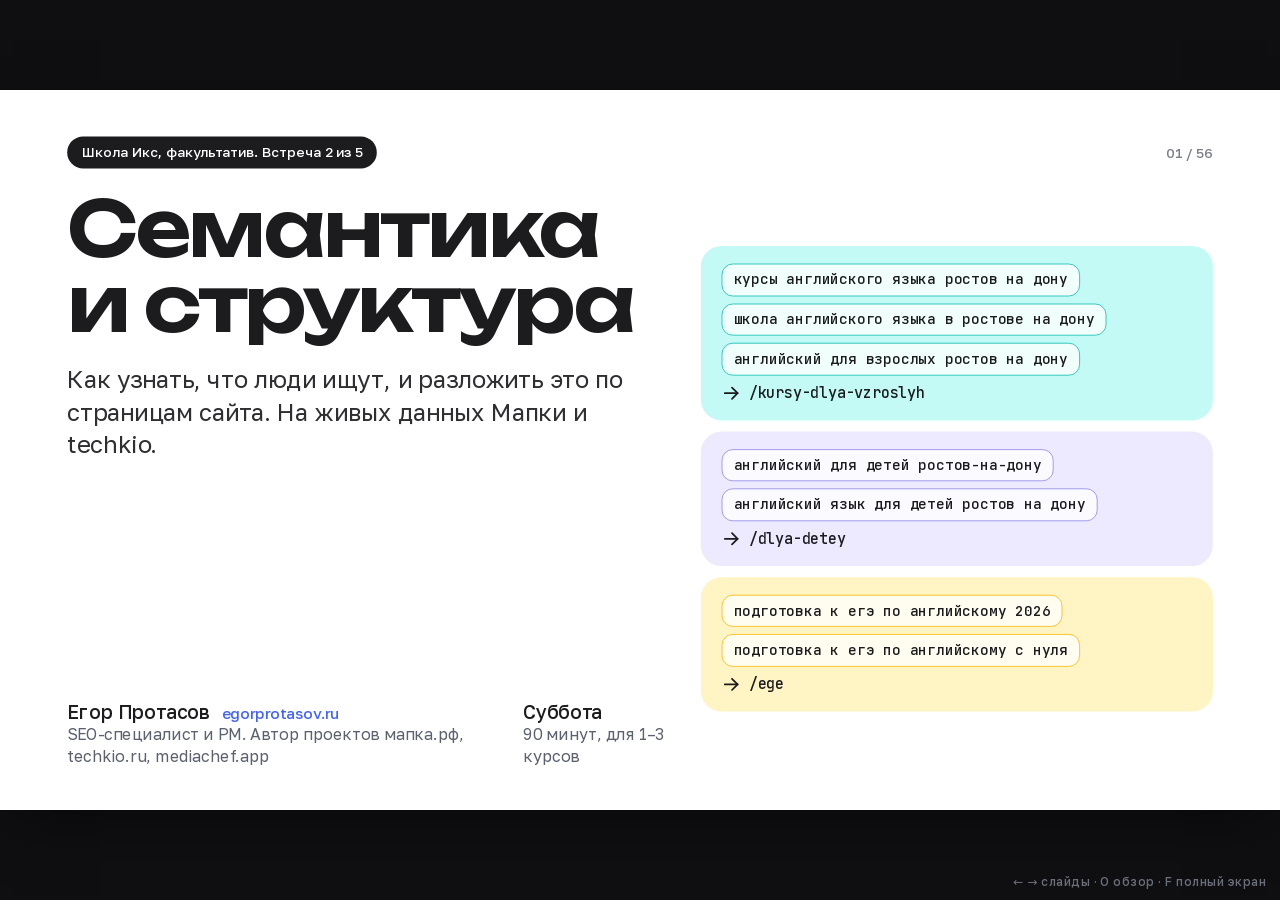
==== commit b612820b: "Встреча 2: посадочные, страницы-сироты, блог и ИИ-оптимизация Разбор посадочной Мапки на двух слайда" ====
--- a/2/index.html
+++ b/2/index.html
@@ -330,6 +330,38 @@
 .vote .sticky{flex-direction:row;align-items:flex-start;gap:18px}
 .vote .sticky>div{min-width:0}
 
+/* ═══ разбор посадочной, сироты, блог ═══ */
+.shotmk{position:relative;min-width:0}
+.shotmk .mk{position:absolute;transform:translate(-50%,-50%);width:40px;height:40px;border-radius:50%;background:var(--ink);color:#fff;
+  font:600 18px/40px var(--fd);text-align:center;box-shadow:0 0 0 4px #fff;z-index:2}
+.ann{display:flex;flex-direction:column;gap:14px;min-width:0}
+.ann .it{display:grid;grid-template-columns:36px minmax(0,1fr);gap:14px;align-items:start}
+.ann .it .m{width:36px;height:36px;border-radius:50%;background:var(--ink);color:#fff;font:600 16px/36px var(--fd);text-align:center}
+.ann .it h5{font:500 20px/1.25 var(--fd);margin-bottom:5px}
+.ann .it p{font:400 17px/1.4 var(--ft);color:var(--charcoal)}
+.ann .it p em{font-style:normal;font-weight:600}
+.ann .it p em.hu{color:var(--moss)} .ann .it p em.se{color:var(--lav-d)}
+.qrbox{background:#fff;border:1px solid var(--hair);border-radius:20px;padding:16px 16px 14px;display:flex;flex-direction:column;align-items:center;gap:10px;
+  box-shadow:rgba(5,0,56,.08) 0 12px 32px -4px}
+.qrbox img{width:290px;height:290px;display:block}
+.qrbox p{font:500 17px/1.35 var(--ft);color:var(--ink);text-align:center;max-width:290px}
+.outl{display:flex;flex-direction:column;min-width:0}
+.outl .o{display:grid;grid-template-columns:minmax(0,1fr) 250px;gap:14px;align-items:baseline;border-bottom:1px solid var(--hair);padding:6px 0}
+.outl .o span{font:400 17px/1.3 var(--ft);color:var(--ink);min-width:0}
+.outl .o span b{font:600 13px/1 var(--fm);color:var(--steel);margin-right:8px}
+.outl .o.l3 span{padding-left:26px;color:var(--charcoal)}
+.outl .o em{font:500 16px/1.25 var(--ft);font-style:normal;color:var(--lav-d);text-align:right}
+.lst3{display:grid;grid-template-columns:repeat(3,minmax(0,1fr));gap:10px 24px}
+.lst3 div{display:flex;gap:12px;align-items:baseline;font:400 18px/1.35 var(--ft);color:var(--charcoal);min-width:0}
+.lst3 div b{font:600 16px/1 var(--fd);color:var(--ink);flex:none;width:18px}
+.orph svg{width:100%;height:auto;display:block}
+.pipe.six .step{padding:22px 18px}
+.pipe.six .step h4{font-size:20px}
+.pipe.six .step p{font-size:18px}
+.cols h5{font:500 21px/1.25 var(--fd);margin-bottom:6px}
+.cols p{font:400 18px/1.4 var(--ft);color:var(--charcoal)}
+.tbl.dense>div{padding-top:10px;padding-bottom:10px}
+
 /* анимация появления — только там, где порядок имеет смысл */
 .s.live .r{animation:up .5s cubic-bezier(.22,.75,.2,1) both;animation-delay:calc(var(--i,0)*90ms)}
 @keyframes up{from{opacity:0;transform:translateY(12px)}to{opacity:1;transform:none}}
@@ -379,7 +411,7 @@
 </style>
 </head>
 <body>
-<div id="stage"><div id="deck"><svg id="sprite" aria-hidden="true" style="position:absolute;width:0;height:0;overflow:hidden"><defs><symbol id="i-google" viewBox="0 0 24 24"><path d="M12.48 10.92v3.28h7.84c-.24 1.84-.853 3.187-1.787 4.133-1.147 1.147-2.933 2.4-6.053 2.4-4.827 0-8.6-3.893-8.6-8.72s3.773-8.72 8.6-8.72c2.6 0 4.507 1.027 5.907 2.347l2.307-2.307C18.747 1.44 16.133 0 12.48 0 5.867 0 .307 5.387.307 12s5.56 12 12.173 12c3.573 0 6.267-1.173 8.373-3.36 2.16-2.16 2.84-5.213 2.84-7.667 0-.76-.053-1.467-.173-2.053H12.48z"/></symbol><symbol id="i-googlesearchconsole" viewBox="0 0 24 24"><path d="M8.548 1.156L6.832 2.872v1.682h1.716zm0 3.398v.035H6.832v-.035H3.386L0 7.844v3.577h2.826V8.94c0-.525.429-.954.954-.954h16.476c.525 0 .954.43.954.954v2.48h2.754V7.844l-3.386-3.29H17.3v.035h-1.717v-.035zm7.035 0H17.3V2.872l-1.717-1.716zM8.679 1.188V2.84h6.773V1.188zm11.471 7.07a.834.834 0 00-.132.01l-.543.002c-5.216.014-10.432-.008-15.648.01-.435-.063-.794.436-.716.883v2.264h17.812c-.016-.888.045-1.782-.034-2.666-.104-.342-.427-.502-.739-.502zm-15.422.634a.689.698 0 01.689.698.689.698 0 01-.689.697.689.698 0 01-.688-.697.689.698 0 01.688-.698zm2.134 0a.689.698 0 01.689.698.689.698 0 01-.689.697.689.698 0 01-.688-.697.689.698 0 01.688-.698zM.036 11.645v9.156c0 1.05.858 1.908 1.907 1.908h.883V11.645zm21.174 0v11.064h.882c1.05 0 1.908-.858 1.908-1.908v-9.156zM4.057 13.133v6.85h6.137v-6.85zm13.243.021v3.777l-1.708.977-1.708-.977v-3.758a4.006 4.006 0 000 7.23v2.441h3.457v-2.442a4.006 4.006 0 00-.041-7.248zm-13.243 8.26v1.43h7.925v-1.43z"/></symbol><symbol id="i-googleanalytics" viewBox="0 0 24 24"><path d="M22.84 2.9982v17.9987c.0086 1.6473-1.3197 2.9897-2.967 2.9984a2.9808 2.9808 0 01-.3677-.0208c-1.528-.226-2.6477-1.5558-2.6105-3.1V3.1204c-.0369-1.5458 1.0856-2.8762 2.6157-3.1 1.6361-.1915 3.1178.9796 3.3093 2.6158.014.1201.0208.241.0202.3619zM4.1326 18.0548c-1.6417 0-2.9726 1.331-2.9726 2.9726C1.16 22.6691 2.4909 24 4.1326 24s2.9726-1.3309 2.9726-2.9726-1.331-2.9726-2.9726-2.9726zm7.8728-9.0098c-.0171 0-.0342 0-.0513.0003-1.6495.0904-2.9293 1.474-2.891 3.1256v7.9846c0 2.167.9535 3.4825 2.3505 3.763 1.6118.3266 3.1832-.7152 3.5098-2.327.04-.1974.06-.3983.0593-.5998v-8.9585c.003-1.6474-1.33-2.9852-2.9773-2.9882z"/></symbol><symbol id="i-googlegemini" viewBox="0 0 24 24"><path d="M11.04 19.32Q12 21.51 12 24q0-2.49.93-4.68.96-2.19 2.58-3.81t3.81-2.55Q21.51 12 24 12q-2.49 0-4.68-.93a12.3 12.3 0 0 1-3.81-2.58 12.3 12.3 0 0 1-2.58-3.81Q12 2.49 12 0q0 2.49-.96 4.68-.93 2.19-2.55 3.81a12.3 12.3 0 0 1-3.81 2.58Q2.49 12 0 12q2.49 0 4.68.96 2.19.93 3.81 2.55t2.55 3.81"/></symbol><symbol id="i-googlechrome" viewBox="0 0 24 24"><path d="M12 0C8.21 0 4.831 1.757 2.632 4.501l3.953 6.848A5.454 5.454 0 0 1 12 6.545h10.691A12 12 0 0 0 12 0zM1.931 5.47A11.943 11.943 0 0 0 0 12c0 6.012 4.42 10.991 10.189 11.864l3.953-6.847a5.45 5.45 0 0 1-6.865-2.29zm13.342 2.166a5.446 5.446 0 0 1 1.45 7.09l.002.001h-.002l-5.344 9.257c.206.01.413.016.621.016 6.627 0 12-5.373 12-12 0-1.54-.29-3.011-.818-4.364zM12 16.364a4.364 4.364 0 1 1 0-8.728 4.364 4.364 0 0 1 0 8.728Z"/></symbol><symbol id="i-googlemaps" viewBox="0 0 24 24"><path d="M19.527 4.799c1.212 2.608.937 5.678-.405 8.173-1.101 2.047-2.744 3.74-4.098 5.614-.619.858-1.244 1.75-1.669 2.727-.141.325-.263.658-.383.992-.121.333-.224.673-.34 1.008-.109.314-.236.684-.627.687h-.007c-.466-.001-.579-.53-.695-.887-.284-.874-.581-1.713-1.019-2.525-.51-.944-1.145-1.817-1.79-2.671L19.527 4.799zM8.545 7.705l-3.959 4.707c.724 1.54 1.821 2.863 2.871 4.18.247.31.494.622.737.936l4.984-5.925-.029.01c-1.741.601-3.691-.291-4.392-1.987a3.377 3.377 0 0 1-.209-.716c-.063-.437-.077-.761-.004-1.198l.001-.007zM5.492 3.149l-.003.004c-1.947 2.466-2.281 5.88-1.117 8.77l4.785-5.689-.058-.05-3.607-3.035zM14.661.436l-3.838 4.563a.295.295 0 0 1 .027-.01c1.6-.551 3.403.15 4.22 1.626.176.319.323.683.377 1.045.068.446.085.773.012 1.22l-.003.016 3.836-4.561A8.382 8.382 0 0 0 14.67.439l-.009-.003zM9.466 5.868L14.162.285l-.047-.012A8.31 8.31 0 0 0 11.986 0a8.439 8.439 0 0 0-6.169 2.766l-.016.018 3.665 3.084z"/></symbol><symbol id="i-googleads" viewBox="0 0 24 24"><path d="M3.9998 22.9291C1.7908 22.9291 0 21.1383 0 18.9293s1.7908-3.9998 3.9998-3.9998 3.9998 1.7908 3.9998 3.9998-1.7908 3.9998-3.9998 3.9998zm19.4643-6.0004L15.4632 3.072C14.3586 1.1587 11.9121.5028 9.9988 1.6074S7.4295 5.1585 8.5341 7.0718l8.0009 13.8567c1.1046 1.9133 3.5511 2.5679 5.4644 1.4646 1.9134-1.1046 2.568-3.5511 1.4647-5.4644zM7.5137 4.8438L1.5645 15.1484A4.5 4.5 0 0 1 4 14.4297c2.5597-.0075 4.6248 2.1585 4.4941 4.7148l3.2168-5.5723-3.6094-6.25c-.4499-.7793-.6322-1.6394-.5878-2.4784z"/></symbol><symbol id="i-anthropic" viewBox="0 0 24 24"><path d="M17.3041 3.541h-3.6718l6.696 16.918H24Zm-10.6082 0L0 20.459h3.7442l1.3693-3.5527h7.0052l1.3693 3.5528h3.7442L10.5363 3.5409Zm-.3712 10.2232 2.2914-5.9456 2.2914 5.9456Z"/></symbol><symbol id="i-claude" viewBox="0 0 24 24"><path d="m4.7144 15.9555 4.7174-2.6471.079-.2307-.079-.1275h-.2307l-.7893-.0486-2.6956-.0729-2.3375-.0971-2.2646-.1214-.5707-.1215-.5343-.7042.0546-.3522.4797-.3218.686.0608 1.5179.1032 2.2767.1578 1.6514.0972 2.4468.255h.3886l.0546-.1579-.1336-.0971-.1032-.0972L6.973 9.8356l-2.55-1.6879-1.3356-.9714-.7225-.4918-.3643-.4614-.1578-1.0078.6557-.7225.8803.0607.2246.0607.8925.686 1.9064 1.4754 2.4893 1.8336.3643.3035.1457-.1032.0182-.0728-.164-.2733-1.3539-2.4467-1.445-2.4893-.6435-1.032-.17-.6194c-.0607-.255-.1032-.4674-.1032-.7285L6.287.1335 6.6997 0l.9957.1336.419.3642.6192 1.4147 1.0018 2.2282 1.5543 3.0296.4553.8985.2429.8318.091.255h.1579v-.1457l.1275-1.706.2368-2.0947.2307-2.6957.0789-.7589.3764-.9107.7468-.4918.5828.2793.4797.686-.0668.4433-.2853 1.8517-.5586 2.9021-.3643 1.9429h.2125l.2429-.2429.9835-1.3053 1.6514-2.0643.7286-.8196.85-.9046.5464-.4311h1.0321l.759 1.1293-.34 1.1657-1.0625 1.3478-.8804 1.1414-1.2628 1.7-.7893 1.36.0729.1093.1882-.0183 2.8535-.607 1.5421-.2794 1.8396-.3157.8318.3886.091.3946-.3278.8075-1.967.4857-2.3072.4614-3.4364.8136-.0425.0304.0486.0607 1.5482.1457.6618.0364h1.621l3.0175.2247.7892.522.4736.6376-.079.4857-1.2142.6193-1.6393-.3886-3.825-.9107-1.3113-.3279h-.1822v.1093l1.0929 1.0686 2.0035 1.8092 2.5075 2.3314.1275.5768-.3218.4554-.34-.0486-2.2039-1.6575-.85-.7468-1.9246-1.621h-.1275v.17l.4432.6496 2.3436 3.5214.1214 1.0807-.17.3521-.6071.2125-.6679-.1214-1.3721-1.9246L14.38 17.959l-1.1414-1.9428-.1397.079-.674 7.2552-.3156.3703-.7286.2793-.6071-.4614-.3218-.7468.3218-1.4753.3886-1.9246.3157-1.53.2853-1.9004.17-.6314-.0121-.0425-.1397.0182-1.4328 1.9672-2.1796 2.9446-1.7243 1.8456-.4128.164-.7164-.3704.0667-.6618.4008-.5889 2.386-3.0357 1.4389-1.882.929-1.0868-.0062-.1579h-.0546l-6.3385 4.1164-1.1293.1457-.4857-.4554.0608-.7467.2307-.2429 1.9064-1.3114Z"/></symbol><symbol id="i-perplexity" viewBox="0 0 24 24"><path d="M22.3977 7.0896h-2.3106V.0676l-7.5094 6.3542V.1577h-1.1554v6.1966L4.4904 0v7.0896H1.6023v10.3976h2.8882V24l6.932-6.3591v6.2005h1.1554v-6.0469l6.9318 6.1807v-6.4879h2.8882V7.0896zm-3.4657-4.531v4.531h-5.355l5.355-4.531zm-13.2862.0676 4.8691 4.4634H5.6458V2.6262zM2.7576 16.332V8.245h7.8476l-6.1149 6.1147v1.9723H2.7576zm2.8882 5.0404v-3.8852h.0001v-2.6488l5.7763-5.7764v7.0111l-5.7764 5.2993zm12.7086.0248-5.7766-5.1509V9.0618l5.7766 5.7766v6.5588zm2.8882-5.0652h-1.733v-1.9723L13.3948 8.245h7.8478v8.087z"/></symbol><symbol id="i-duckduckgo" viewBox="0 0 24 24"><path d="M12 0C5.37 0 0 5.37 0 12s5.37 12 12 12 12-5.37 12-12S18.63 0 12 0zm0 .984C18.083.984 23.016 5.916 23.016 12S18.084 23.016 12 23.016.984 18.084.984 12C.984 5.917 5.916.984 12 .984zm0 .938C6.434 1.922 1.922 6.434 1.922 12c0 4.437 2.867 8.205 6.85 9.55-.237-.82-.776-2.753-1.6-6.052-1.184-4.741-2.064-8.606 2.379-9.813.047-.011.064-.064.03-.093-.514-.467-1.382-.548-2.233-.38a.06.06 0 0 1-.07-.058c0-.011 0-.023.011-.035.205-.286.572-.507.822-.64a1.843 1.843 0 0 0-.607-.335c-.059-.022-.059-.12-.006-.144.006-.006.012-.012.024-.012 1.749-.233 3.586.292 4.49 1.448.011.011.023.017.035.023 2.968.635 3.509 4.837 3.328 5.998a9.607 9.607 0 0 0 2.346-.576c.746-.286 1.008-.222 1.101-.053.1.193-.018.513-.28.81-.496.567-1.393 1.01-2.974 1.137-.546.044-1.029.024-1.445.006-.789-.035-1.339-.059-1.633.39-.192.298-.041.998 1.487 1.22 1.09.157 2.078.047 2.798-.034.643-.07 1.073-.118 1.172.069.21.402-.996 1.207-3.066 1.224-.158 0-.315-.006-.467-.011-1.283-.065-2.227-.414-2.816-.735a.094.094 0 0 1-.035-.017c-.105-.059-.31.045-.188.267.07.134.444.478 1.004.776-.058.466.087 1.184.338 2l.088-.016c.041-.009.087-.019.134-.025.507-.082.775.012.926.175.717-.536 1.913-1.294 2.03-1.154.583.694.66 2.332.53 2.99-.004.012-.017.024-.04.035-.274.117-1.783-.296-1.783-.511-.059-1.075-.26-1.173-.493-1.225h-.156c.006.006.012.018.018.03l.052.12c.093.257.24 1.063.13 1.26-.112.199-.835.297-1.284.303-.443.006-.543-.158-.637-.408-.07-.204-.103-.675-.103-.95a.857.857 0 0 1 .012-.216c-.134.058-.333.193-.397.281-.017.262-.017.682.123 1.149.07.221-1.518 1.164-1.74.99-.227-.181-.634-1.952-.459-2.67-.187.017-.338.075-.42.191-.367.508.093 2.933.582 3.248.257.169 1.54-.553 2.176-1.095.105.145.305.158.553.158.326-.012.782-.06 1.103-.158.192.45.423.972.613 1.388 4.47-1.032 7.803-5.037 7.803-9.82 0-5.566-4.512-10.078-10.078-10.078zm1.791 5.646c-.42 0-.678.146-.795.332-.023.047.047.094.094.07.14-.075.357-.161.701-.156.328.006.516.09.67.159l.023.01c.041.017.088-.03.059-.065-.134-.18-.332-.35-.752-.35zm-5.078.198a1.24 1.24 0 0 0-.522.082c-.454.169-.67.526-.67.76 0 .051.112.057.141.011.081-.123.21-.31.617-.478.408-.17.73-.146.951-.094.047.012.083-.041.041-.07a.989.989 0 0 0-.558-.211zm5.434 1.423a.651.651 0 0 0-.655.647.652.652 0 0 0 1.307 0 .646.646 0 0 0-.652-.647zm.283.262h.008a.17.17 0 0 1 .17.17c0 .093-.077.17-.17.17a.17.17 0 0 1-.17-.17c0-.09.072-.165.162-.17zm-5.358.076a.752.752 0 0 0-.758.758c0 .42.338.758.758.758s.758-.337.758-.758a.756.756 0 0 0-.758-.758zm.328.303h.01c.112 0 .2.089.2.2 0 .11-.088.197-.2.197a.195.195 0 0 1-.197-.198c0-.107.082-.194.187-.199z"/></symbol><symbol id="i-brave" viewBox="0 0 24 24"><path d="M15.68 0l2.096 2.38s1.84-.512 2.709.358c.868.87 1.584 1.638 1.584 1.638l-.562 1.381.715 2.047s-2.104 7.98-2.35 8.955c-.486 1.919-.818 2.66-2.198 3.633-1.38.972-3.884 2.66-4.293 2.916-.409.256-.92.692-1.38.692-.46 0-.97-.436-1.38-.692a185.796 185.796 0 01-4.293-2.916c-1.38-.973-1.712-1.714-2.197-3.633-.247-.975-2.351-8.955-2.351-8.955l.715-2.047-.562-1.381s.716-.768 1.585-1.638c.868-.87 2.708-.358 2.708-.358L8.321 0h7.36zm-3.679 14.936c-.14 0-1.038.317-1.758.69-.72.373-1.242.637-1.409.742-.167.104-.065.301.087.409.152.107 2.194 1.69 2.393 1.866.198.175.489.464.687.464.198 0 .49-.29.688-.464.198-.175 2.24-1.759 2.392-1.866.152-.108.254-.305.087-.41-.167-.104-.689-.368-1.41-.741-.72-.373-1.617-.69-1.757-.69zm0-11.278s-.409.001-1.022.206-1.278.46-1.584.46c-.307 0-2.581-.434-2.581-.434S4.119 7.152 4.119 7.849c0 .697.339.881.68 1.243l2.02 2.149c.192.203.59.511.356 1.066-.235.555-.58 1.26-.196 1.977.384.716 1.042 1.194 1.464 1.115.421-.08 1.412-.598 1.776-.834.364-.237 1.518-1.19 1.518-1.554 0-.365-1.193-1.02-1.413-1.168-.22-.15-1.226-.725-1.247-.95-.02-.227-.012-.293.284-.851.297-.559.831-1.304.742-1.8-.089-.495-.95-.753-1.565-.986-.615-.232-1.799-.671-1.947-.74-.148-.068-.11-.133.339-.175.448-.043 1.719-.212 2.292-.052.573.16 1.552.403 1.632.532.079.13.149.134.067.579-.081.445-.5 2.581-.541 2.96-.04.38-.12.63.288.724.409.094 1.097.256 1.333.256s.924-.162 1.333-.256c.408-.093.329-.344.288-.723-.04-.38-.46-2.516-.541-2.961-.082-.445-.012-.45.067-.579.08-.129 1.059-.372 1.632-.532.573-.16 1.845.009 2.292.052.449.042.487.107.339.175-.148.069-1.332.508-1.947.74-.615.233-1.476.49-1.565.986-.09.496.445 1.241.742 1.8.297.558.304.624.284.85-.02.226-1.026.802-1.247.95-.22.15-1.413.804-1.413 1.169 0 .364 1.154 1.317 1.518 1.554.364.236 1.355.755 1.776.834.422.079 1.08-.4 1.464-1.115.384-.716.039-1.422-.195-1.977-.235-.555.163-.863.355-1.066l2.02-2.149c.341-.362.68-.546.68-1.243 0-.697-2.695-3.96-2.695-3.96s-2.274.436-2.58.436c-.307 0-.972-.256-1.585-.461-.613-.205-1.022-.206-1.022-.206z"/></symbol><symbol id="i-semrush" viewBox="0 0 24 24"><path d="M20.698 11.911c0 .444-.226.516-.79.516-.596 0-.706-.1-.77-.554-.118-1.152-.896-2.13-2.201-2.24-.418-.034-.518-.19-.518-.706 0-.48.074-.708.446-.708 2.265.01 3.833 1.832 3.833 3.69v.002zm3.3 0c0-3.456-2.338-7.11-7.74-7.11H5.52c-.218 0-.354.11-.354.31 0 .109.082.209.156.26.388.31.97.654 1.73 1.036.743.372 1.323.616 1.903.852.246.1.336.208.336.344 0 .19-.136.308-.4.308H.372c-.254 0-.372.164-.372.326 0 .136.044.254.162.372.69.726 1.796 1.596 3.4 2.604 1.466.91 2.98 1.74 4.533 2.492.236.11.308.236.308.372-.008.154-.126.28-.4.28H4.1c-.216 0-.344.12-.344.3 0 .1.08.226.19.326.888.808 2.311 1.688 4.207 2.494 2.53 1.08 5.094 1.721 7.98 1.721 5.465 0 7.867-4.087 7.867-7.289l-.002.002zm-7.133 5.104c-2.794 0-5.132-2.276-5.132-5.114 0-2.794 2.33-5.04 5.132-5.04 2.863 0 5.111 2.24 5.111 5.04a5.086 5.086 0 0 1-5.111 5.114z"/></symbol><symbol id="i-lighthouse" viewBox="0 0 24 24"><path d="M12 0l5.5 3.5v5H20v3h-2.25l2 12.5H4.25l2-12.5H4v-3h2.5V3.53zm2.94 13.25l-6.22 2.26L8 20.04l7.5-2.75zM12 3.56L9.5 5.17V8.5h5V5.15Z"/></symbol><symbol id="i-cloudflare" viewBox="0 0 24 24"><path d="M16.5088 16.8447c.1475-.5068.0908-.9707-.1553-1.3154-.2246-.3164-.6045-.499-1.0615-.5205l-8.6592-.1123a.1559.1559 0 0 1-.1333-.0713c-.0283-.042-.0351-.0986-.021-.1553.0278-.084.1123-.1484.2036-.1562l8.7359-.1123c1.0351-.0489 2.1601-.8868 2.5537-1.9136l.499-1.3013c.0215-.0561.0293-.1128.0147-.168-.5625-2.5463-2.835-4.4453-5.5499-4.4453-2.5039 0-4.6284 1.6177-5.3876 3.8614-.4927-.3658-1.1187-.5625-1.794-.499-1.2026.119-2.1665 1.083-2.2861 2.2856-.0283.31-.0069.6128.0635.894C1.5683 13.171 0 14.7754 0 16.752c0 .1748.0142.3515.0352.5273.0141.083.0844.1475.1689.1475h15.9814c.0909 0 .1758-.0645.2032-.1553l.12-.4268zm2.7568-5.5634c-.0771 0-.1611 0-.2383.0112-.0566 0-.1054.0415-.127.0976l-.3378 1.1744c-.1475.5068-.0918.9707.1543 1.3164.2256.3164.6055.498 1.0625.5195l1.8437.1133c.0557 0 .1055.0263.1329.0703.0283.043.0351.1074.0214.1562-.0283.084-.1132.1485-.204.1553l-1.921.1123c-1.041.0488-2.1582.8867-2.5527 1.914l-.1406.3585c-.0283.0713.0215.1416.0986.1416h6.5977c.0771 0 .1474-.0489.169-.126.1122-.4082.1757-.837.1757-1.2803 0-2.6025-2.125-4.727-4.7344-4.727"/></symbol><symbol id="i-wordpress" viewBox="0 0 24 24"><path d="M21.469 6.825c.84 1.537 1.318 3.3 1.318 5.175 0 3.979-2.156 7.456-5.363 9.325l3.295-9.527c.615-1.54.82-2.771.82-3.864 0-.405-.026-.78-.07-1.11m-7.981.105c.647-.03 1.232-.105 1.232-.105.582-.075.514-.93-.067-.899 0 0-1.755.135-2.88.135-1.064 0-2.85-.15-2.85-.15-.585-.03-.661.855-.075.885 0 0 .54.061 1.125.09l1.68 4.605-2.37 7.08L5.354 6.9c.649-.03 1.234-.1 1.234-.1.585-.075.516-.93-.065-.896 0 0-1.746.138-2.874.138-.2 0-.438-.008-.69-.015C4.911 3.15 8.235 1.215 12 1.215c2.809 0 5.365 1.072 7.286 2.833-.046-.003-.091-.009-.141-.009-1.06 0-1.812.923-1.812 1.914 0 .89.513 1.643 1.06 2.531.411.72.89 1.643.89 2.977 0 .915-.354 1.994-.821 3.479l-1.075 3.585-3.9-11.61.001.014zM12 22.784c-1.059 0-2.081-.153-3.048-.437l3.237-9.406 3.315 9.087c.024.053.05.101.078.149-1.12.393-2.325.609-3.582.609M1.211 12c0-1.564.336-3.05.935-4.39L7.29 21.709C3.694 19.96 1.212 16.271 1.211 12M12 0C5.385 0 0 5.385 0 12s5.385 12 12 12 12-5.385 12-12S18.615 0 12 0"/></symbol><symbol id="i-tildapublishing" viewBox="0 0 24 24"><path d="M12 0C5.384 0 0 5.384 0 12s5.384 12 12 12 12-5.384 12-12S18.616 0 12 0zm0 .775C18.192.775 23.225 5.808 23.225 12c0 6.192-5.033 11.225-11.225 11.225C5.808 23.225.775 18.192.775 12 .775 5.808 5.808.775 12 .775zM8.904 6.584c-1.36 0-2.52 1.16-2.52 3.287l1.352.193c.192-1.352.576-1.935 1.352-1.935.776 0 1.167.19 2.52.967 1.351.776 1.735.968 3.095.968s2.714-.969 2.522-3.289H15.87c0 1.16-.382 1.745-1.158 1.745-.776 0-1.169-.191-2.713-.967s-1.736-.969-3.096-.969zm2.127 3.48v8.905h1.553v-8.32l-1.553-.585z"/></symbol><symbol id="i-nextdotjs" viewBox="0 0 24 24"><path d="M18.665 21.978C16.758 23.255 14.465 24 12 24 5.377 24 0 18.623 0 12S5.377 0 12 0s12 5.377 12 12c0 3.583-1.574 6.801-4.067 9.001L9.219 7.2H7.2v9.596h1.615V9.251l9.85 12.727Zm-3.332-8.533 1.6 2.061V7.2h-1.6v6.245Z"/></symbol><symbol id="i-telegram" viewBox="0 0 24 24"><path d="M11.944 0A12 12 0 0 0 0 12a12 12 0 0 0 12 12 12 12 0 0 0 12-12A12 12 0 0 0 12 0a12 12 0 0 0-.056 0zm4.962 7.224c.1-.002.321.023.465.14a.506.506 0 0 1 .171.325c.016.093.036.306.02.472-.18 1.898-.962 6.502-1.36 8.627-.168.9-.499 1.201-.82 1.23-.696.065-1.225-.46-1.9-.902-1.056-.693-1.653-1.124-2.678-1.8-1.185-.78-.417-1.21.258-1.91.177-.184 3.247-2.977 3.307-3.23.007-.032.014-.15-.056-.212s-.174-.041-.249-.024c-.106.024-1.793 1.14-5.061 3.345-.48.33-.913.49-1.302.48-.428-.008-1.252-.241-1.865-.44-.752-.245-1.349-.374-1.297-.789.027-.216.325-.437.893-.663 3.498-1.524 5.83-2.529 6.998-3.014 3.332-1.386 4.025-1.627 4.476-1.635z"/></symbol><symbol id="i-vk" viewBox="0 0 24 24"><path d="m9.489.004.729-.003h3.564l.73.003.914.01.433.007.418.011.403.014.388.016.374.021.36.025.345.03.333.033c1.74.196 2.933.616 3.833 1.516.9.9 1.32 2.092 1.516 3.833l.034.333.029.346.025.36.02.373.025.588.012.41.013.644.009.915.004.98-.001 3.313-.003.73-.01.914-.007.433-.011.418-.014.403-.016.388-.021.374-.025.36-.03.345-.033.333c-.196 1.74-.616 2.933-1.516 3.833-.9.9-2.092 1.32-3.833 1.516l-.333.034-.346.029-.36.025-.373.02-.588.025-.41.012-.644.013-.915.009-.98.004-3.313-.001-.73-.003-.914-.01-.433-.007-.418-.011-.403-.014-.388-.016-.374-.021-.36-.025-.345-.03-.333-.033c-1.74-.196-2.933-.616-3.833-1.516-.9-.9-1.32-2.092-1.516-3.833l-.034-.333-.029-.346-.025-.36-.02-.373-.025-.588-.012-.41-.013-.644-.009-.915-.004-.98.001-3.313.003-.73.01-.914.007-.433.011-.418.014-.403.016-.388.021-.374.025-.36.03-.345.033-.333c.196-1.74.616-2.933 1.516-3.833.9-.9 2.092-1.32 3.833-1.516l.333-.034.346-.029.36-.025.373-.02.588-.025.41-.012.644-.013.915-.009ZM6.79 7.3H4.05c.13 6.24 3.25 9.99 8.72 9.99h.31v-3.57c2.01.2 3.53 1.67 4.14 3.57h2.84c-.78-2.84-2.83-4.41-4.11-5.01 1.28-.74 3.08-2.54 3.51-4.98h-2.58c-.56 1.98-2.22 3.78-3.8 3.95V7.3H10.5v6.92c-1.6-.4-3.62-2.34-3.71-6.92Z"/></symbol><symbol id="i-reddit" viewBox="0 0 24 24"><path d="M12 0C5.373 0 0 5.373 0 12c0 3.314 1.343 6.314 3.515 8.485l-2.286 2.286C.775 23.225 1.097 24 1.738 24H12c6.627 0 12-5.373 12-12S18.627 0 12 0Zm4.388 3.199c1.104 0 1.999.895 1.999 1.999 0 1.105-.895 2-1.999 2-.946 0-1.739-.657-1.947-1.539v.002c-1.147.162-2.032 1.15-2.032 2.341v.007c1.776.067 3.4.567 4.686 1.363.473-.363 1.064-.58 1.707-.58 1.547 0 2.802 1.254 2.802 2.802 0 1.117-.655 2.081-1.601 2.531-.088 3.256-3.637 5.876-7.997 5.876-4.361 0-7.905-2.617-7.998-5.87-.954-.447-1.614-1.415-1.614-2.538 0-1.548 1.255-2.802 2.803-2.802.645 0 1.239.218 1.712.585 1.275-.79 2.881-1.291 4.64-1.365v-.01c0-1.663 1.263-3.034 2.88-3.207.188-.911.993-1.595 1.959-1.595Zm-8.085 8.376c-.784 0-1.459.78-1.506 1.797-.047 1.016.64 1.429 1.426 1.429.786 0 1.371-.369 1.418-1.385.047-1.017-.553-1.841-1.338-1.841Zm7.406 0c-.786 0-1.385.824-1.338 1.841.047 1.017.634 1.385 1.418 1.385.785 0 1.473-.413 1.426-1.429-.046-1.017-.721-1.797-1.506-1.797Zm-3.703 4.013c-.974 0-1.907.048-2.77.135-.147.015-.241.168-.183.305.483 1.154 1.622 1.964 2.953 1.964 1.33 0 2.47-.81 2.953-1.964.057-.137-.037-.29-.184-.305-.863-.087-1.795-.135-2.769-.135Z"/></symbol><symbol id="i-wikipedia" viewBox="0 0 24 24"><path d="M12.09 13.119c-.936 1.932-2.217 4.548-2.853 5.728-.616 1.074-1.127.931-1.532.029-1.406-3.321-4.293-9.144-5.651-12.409-.251-.601-.441-.987-.619-1.139-.181-.15-.554-.24-1.122-.271C.103 5.033 0 4.982 0 4.898v-.455l.052-.045c.924-.005 5.401 0 5.401 0l.051.045v.434c0 .119-.075.176-.225.176l-.564.031c-.485.029-.727.164-.727.436 0 .135.053.33.166.601 1.082 2.646 4.818 10.521 4.818 10.521l.136.046 2.411-4.81-.482-1.067-1.658-3.264s-.318-.654-.428-.872c-.728-1.443-.712-1.518-1.447-1.617-.207-.023-.313-.05-.313-.149v-.468l.06-.045h4.292l.113.037v.451c0 .105-.076.15-.227.15l-.308.047c-.792.061-.661.381-.136 1.422l1.582 3.252 1.758-3.504c.293-.64.233-.801.111-.947-.07-.084-.305-.22-.812-.24l-.201-.021c-.052 0-.098-.015-.145-.051-.045-.031-.067-.076-.067-.129v-.427l.061-.045c1.247-.008 4.043 0 4.043 0l.059.045v.436c0 .121-.059.178-.193.178-.646.03-.782.095-1.023.439-.12.186-.375.589-.646 1.039l-2.301 4.273-.065.135 2.792 5.712.17.048 4.396-10.438c.154-.422.129-.722-.064-.895-.197-.172-.346-.273-.857-.295l-.42-.016c-.061 0-.105-.014-.152-.045-.043-.029-.072-.075-.072-.119v-.436l.059-.045h4.961l.041.045v.437c0 .119-.074.18-.209.18-.648.03-1.127.18-1.443.421-.314.255-.557.616-.736 1.067 0 0-4.043 9.258-5.426 12.339-.525 1.007-1.053.917-1.503-.031-.571-1.171-1.773-3.786-2.646-5.71l.053-.036z"/></symbol><symbol id="i-youtube" viewBox="0 0 24 24"><path d="M23.498 6.186a3.016 3.016 0 0 0-2.122-2.136C19.505 3.545 12 3.545 12 3.545s-7.505 0-9.377.505A3.017 3.017 0 0 0 .502 6.186C0 8.07 0 12 0 12s0 3.93.502 5.814a3.016 3.016 0 0 0 2.122 2.136c1.871.505 9.376.505 9.376.505s7.505 0 9.377-.505a3.015 3.015 0 0 0 2.122-2.136C24 15.93 24 12 24 12s0-3.93-.502-5.814zM9.545 15.568V8.432L15.818 12l-6.273 3.568z"/></symbol><symbol id="i-github" viewBox="0 0 24 24"><path d="M12 .297c-6.63 0-12 5.373-12 12 0 5.303 3.438 9.8 8.205 11.385.6.113.82-.258.82-.577 0-.285-.01-1.04-.015-2.04-3.338.724-4.042-1.61-4.042-1.61C4.422 18.07 3.633 17.7 3.633 17.7c-1.087-.744.084-.729.084-.729 1.205.084 1.838 1.236 1.838 1.236 1.07 1.835 2.809 1.305 3.495.998.108-.776.417-1.305.76-1.605-2.665-.3-5.466-1.332-5.466-5.93 0-1.31.465-2.38 1.235-3.22-.135-.303-.54-1.523.105-3.176 0 0 1.005-.322 3.3 1.23.96-.267 1.98-.399 3-.405 1.02.006 2.04.138 3 .405 2.28-1.552 3.285-1.23 3.285-1.23.645 1.653.24 2.873.12 3.176.765.84 1.23 1.91 1.23 3.22 0 4.61-2.805 5.625-5.475 5.92.42.36.81 1.096.81 2.22 0 1.606-.015 2.896-.015 3.286 0 .315.21.69.825.57C20.565 22.092 24 17.592 24 12.297c0-6.627-5.373-12-12-12"/></symbol><symbol id="i-mistralai" viewBox="0 0 24 24"><path d="M17.143 3.429v3.428h-3.429v3.429h-3.428V6.857H6.857V3.43H3.43v13.714H0v3.428h10.286v-3.428H6.857v-3.429h3.429v3.429h3.429v-3.429h3.428v3.429h-3.428v3.428H24v-3.428h-3.43V3.429z"/></symbol><symbol id="i-deepseek" viewBox="0 0 24 24"><path d="M23.748 4.651c-.254-.124-.364.113-.512.233-.051.04-.094.09-.137.137-.372.397-.806.657-1.373.626-.829-.046-1.537.214-2.163.848-.133-.782-.575-1.248-1.247-1.548-.352-.155-.708-.311-.955-.65-.172-.24-.219-.509-.305-.774-.055-.16-.11-.323-.293-.35-.2-.031-.278.136-.356.276-.313.572-.434 1.202-.422 1.84.027 1.436.633 2.58 1.838 3.393.137.094.172.187.129.323-.082.28-.18.553-.266.833-.055.179-.137.218-.328.14a5.5 5.5 0 0 1-1.737-1.179c-.857-.828-1.631-1.743-2.597-2.46a12 12 0 0 0-.689-.47c-.985-.957.13-1.743.387-1.836.27-.098.094-.433-.778-.428-.872.003-1.67.295-2.687.685a3 3 0 0 1-.465.136 9.6 9.6 0 0 0-2.883-.101c-1.885.21-3.39 1.1-4.497 2.622C.082 8.776-.231 10.854.152 13.02c.403 2.284 1.568 4.175 3.36 5.653 1.857 1.533 3.997 2.284 6.438 2.14 1.482-.085 3.132-.284 4.994-1.86.47.234.962.328 1.78.398.629.058 1.235-.031 1.705-.129.735-.155.684-.836.418-.961-2.155-1.004-1.682-.595-2.112-.926 1.095-1.295 2.768-3.598 3.284-6.733.05-.346.115-.834.108-1.114-.004-.171.035-.238.23-.257a4.2 4.2 0 0 0 1.545-.475c1.397-.763 1.96-2.016 2.093-3.517.02-.23-.004-.467-.247-.588M11.58 18.168c-2.088-1.642-3.101-2.183-3.52-2.16-.39.024-.32.472-.234.763.09.288.207.487.371.74.114.167.192.416-.113.603-.673.416-1.842-.14-1.897-.168-1.361-.801-2.5-1.86-3.301-3.306-.775-1.393-1.225-2.888-1.299-4.482-.02-.385.094-.522.477-.592a4.7 4.7 0 0 1 1.53-.038c2.131.311 3.946 1.264 5.467 2.774.868.86 1.525 1.887 2.202 2.89.72 1.066 1.494 2.082 2.48 2.915.348.291.626.513.892.677-.802.09-2.14.109-3.055-.615zm1.001-6.44a.306.306 0 0 1 .415-.287.3.3 0 0 1 .113.074.3.3 0 0 1 .086.214c0 .17-.136.307-.308.307a.303.303 0 0 1-.306-.307m3.11 1.596c-.2.081-.4.151-.591.16a1.25 1.25 0 0 1-.798-.254c-.274-.23-.47-.358-.551-.758a1.7 1.7 0 0 1 .015-.588c.07-.327-.007-.537-.238-.727-.188-.156-.426-.199-.689-.199a.6.6 0 0 1-.254-.078.253.253 0 0 1-.114-.358 1 1 0 0 1 .192-.21c.356-.202.767-.136 1.146.016.352.144.618.408 1.001.782.392.451.462.576.685.915.176.264.336.536.446.848.066.194-.02.353-.25.45"/></symbol><symbol id="i-habr" viewBox="0 0 24 24"><path d="M1.14 9.295l.17.253c-.34-.01-.696-.043-.764-.189 0-.007.002-.014.004-.021.19-.05.353-.053.59-.043zm1.806.77l.082.25-.192.008.046-.256c.022 0 .042-.001.064-.003zM3.6 11.89c-.17.156-.301.26-.402.497-.14-.115-.213-.343-.258-.598-.05-.278-.066-.587-.104-.818l.012-.118.197-.014.502.95.053.1zm-.254-2.342a60.527 60.527 0 01.077-.512l.065-.004c-.048.172-.096.344-.142.516zm-.137-2.322l.9.244a1.975 1.975 0 00-.004.04c-.419.31-.806.446-1.014 1.006L3.17 7.27l.039-.043zm.84-1.29c-.058.58.024.836.125 1.196.16.114.224.183.172.352-.27-.134-.556-.274-.97-.252a2.799 2.799 0 01-.03-.035c.116-.457.342-.738.517-1.1l.187-.162zm1.294-.772l.039-.003c-.124.428-.174 1.415-.391 1.807-.513-.243-.503-1.296.071-1.712l.28-.092zm-.478 3.17l.432.469c-.17.522-.491.915-.627 1.52l-.255-.02c-.218-.609.327-1.601.42-2.045l.4.046c.05.125.098.25.147.376l-.517-.347zM6.047 5.16c-.044.507.068.77.098 1.162-.254.13-.509.258-.763.387a5.262 5.262 0 01.373-1.527l.292-.022zm.296-.77l.057-.004-.086.247-.169.011.13-.153.068-.101zM6.4 6.755l-.764.47c.016-.284.378-.667.681-.773l.07.038.013.265zm.51-1.778c-.047.262-.093.523-.138.785l-.143.09-.076.083c-.138-.194-.173-.67-.143-1.032l.5.074zm.508-.59c0 .01-.002.018-.003.026L7.22 4.6c-.13.05-.146.048-.31.042.021-.085.045-.17.068-.255h.44zm.51-1.032L7.7 3.87l-.79-.057.003-.042c.325-.15.61-.328 1.014-.417zm-.412 1.34l.084-.05.073.258-.255-.05.098-.159zm.666.763c-.303.118-.722.085-.965.22a77.912 77.912 0 00-.053-.31l.158-.207c.257.1.514.202.77.303l.09-.006zm-.651.464l-.346.013c-.008-.036-.014-.072-.021-.109.243-.099.651-.108 1.018-.149l-.387.213-.264.032zm.905 0c-.291.073-.57.33-.761.53-.037-.234.412-.646.627-.775.095.085.105.076.134.245zm.51-3.083l-.004.04-.306.185-.454.033.004-.04.76-.218zm-.412.774l-.098-.145c.23-.193.737-.087 1.019-.058l-.921.203zm2.278-.76c.425.035.814.135 1.11.32L12 3.168l-.047.066-.407.12c-.245-.034-.49-.07-.734-.105L9.2 3.02l.004-.033a5.375 5.375 0 011.608-.133zm1.693-.136l-.09.122a1.23 1.23 0 01-.67-.258l.764.097-.004.039zm1.356.954l.211-.08.219.188c-.03.215-.237.391-.396.6l-.122.008c-.332-.55-.751-1.151-1.486-1.363l-.032-.065.297-.12c.499.174.915.438 1.378.59.06.145.041.096-.07.242zm.614 1.223l-.058-.057-.126.009.21-.2-.026.248zm.225 2.848c.344.298.432.73.289 1.29-.148-.332-.295-.665-.444-.997.05-.074.097-.148.146-.222.003-.024.005-.048.009-.071zm.1-2.32l-.004.048-.181.207-.07-.137c.109-.195.03-.09.173-.11l.082-.008zm.212-.003l.806.299c-.001.027-.004.054-.007.08-.068.047-.136.092-.204.137l-.807-.298.007-.081.205-.137zm1.57 1.033l-.447-.297-.062-.12c.194-.12.166-.114.371-.074.045.164.092.327.138.49zm.254-.098l-.09.098c-.108-.056-.127-.127-.164-.259l.233.102.021.059zm-.19-.739l-.064.005c.07-.067.14-.134.212-.2-.05.065-.1.13-.148.195zm1.209 1.298l-.125.055a230.14 230.14 0 01-.681-.383 98.74 98.74 0 01-.213-.29c.353-.26.366.042.699.207l.32.411zm.254.228l-.254-.093.153-.08.101.173zm-.31.416c.092.185.092.133.31.105L17.718 8l-.373-.712.005-.044c.275-.059.363.04.632.08l.103.166-.285.067zm.056.463l.509-.278c-.102.23-.235.348-.392.516l-.117-.238zm1.018.985c-.138.119-.228.157-.489.179l.21.023-.004.037-.717.304-.018-.92.494-.585.09-.043.434 1.005zm-.255-1.412c1.406-.392 1.134.354.507.923-.17-.307-.339-.615-.507-.923zm1.273.149c-.518 2.434-.618 2.567-2.45 3.613-.03-.049-.063-.097-.096-.145l.065-.272c1.195-.34 1.874-.966 1.803-2.383l.599-.77.079-.043zm.062 0c-.02-.084-.04-.168-.062-.252l.19-.006-.128.258zm-3.117 2.367l.018-.269.016-.23.176-.059c.009 0 .017-.002.025-.003.05.305 0 .53-.1.775-.086-.055-.103-.078-.135-.214zm-1.018 2.258l.004-.045.334-.799.07-.168.588.04c.009.044.015.087.018.128.026.304-.079.547-.187.864l-.827-.02zm.255 1.036l.007-.4.01-.1.43.032.062-.005c-.099.163-.197.326-.294.49l-.215-.017zm-.252-1.67l.026-.013.203-.105.023-.002-.03.107-.119.409-.106-.364.003-.032zm-.397 1.285l-.115-.115c.112.078.039.002.115.115zm-.624-.307c.143-.09.298-.062.51-.06l-.063.207c-.175.07-.2.044-.397.023l-.05-.17zm.312.966l.197.466c-.152.103-.305.205-.457.309-.136-.187.012-.71.26-.775zm-.503-1.62l-.064.005.084-.191-.02.187zm.733.072l-.033-.021.112-.236.037-.001.106.248-.222.01zm1.763-3.355l-.014-.087c.067-.082.11-.133.225-.17l.03.152c-.05.033-.1.065-.149.099l-.092.006zm-.014.63c-.046.061-.128.095-.186.144l-.069-1.29.255 1.146zm-.467 1.73c.168-.094.192-.007.212.22h-.509l.009-.08.288-.14zm-.25-.713l.115-.098.093.166-.043.092-.212-.025.047-.135zm-.047.684l-.265.25-.173-.029-.07.007c.04-.079.082-.158.123-.236l.385.008zm-.96-.147c-.106-.074-.03-.064-.05-.12l.05.12zm.802-1.152l-.86-.446c.04-.59.112-1.268.054-1.876.663.24 1.258 1.319.806 2.322zm-.605 0c.211.112.2.214.493.304.051.191-.027.267-.149.47l-.312-.012c-.064-.34.006-.535-.032-.762zm.058 1.669c-.107-.074-.03-.064-.05-.12l.05.12zm1.723-2.484l.003-.048.23-.169c.04.264.025.704-.035 1.032-.136-.106-.161-.554-.198-.815zm0 .815c.052-.086.104-.172.154-.258l-.09.254-.064.004zm1.485-.771l.043-.003c.012.989-.598 1.169-1.4 1.54l-.128.009.5-1.036.985-.51zM17.32 7.103c.008.026.017.051.024.077l-.063.046-.191-.258.23.135zm-.23.43l.007-.045a3.35 3.35 0 01.056-.004l.192.258c-.148-.07-.172-.088-.255-.21zm.254.66l-.343.323-.737-1.07-.956-.83.21-.164c.463.2 1.273.581 1.436 1.057.053.155-.13.283-.006.412.148.154.296.044.397.271zm-2.148 1.613l.078.031.034.744-.119-.028c-.112-.083-.19-.467-.088-.634l.095-.113zm-.564 1.294l.082-.003.085.202-.13.05-.125.006c.03-.085.06-.17.088-.255zm-.232 4.126l-.11-.377c.157-.045.313-.09.47-.137l.04-.002a.527.527 0 00-.005.035l-.395.48zm-.365-1.032c.047-.152.08-.175.165-.259l.07.028.02.066-.157.154-.098.01zm.12.258l-.12-.132.255-.126-.066.253-.069.005zm-.268 1.17c-.036-.028-.07-.057-.106-.087l.078-.005.393-.304.038.31-.301.206-.102-.12zm.02 2.956c-.613.026-.98-.13-1.48-.174l-.573-1.133-.11-.114c.962-.114 1.567-.578 2.28-.899.252.24.823 1.462.32 2.003-.12.185-.255.204-.438.317zm-2.632-1.273l.23-.015c.347.233.583.65.749 1.033l-1.019-.295c.076-.258.108-.52.04-.723zm-.732-.974L11.691 16l1.804.176.032.091c-.537.242-1.148.446-1.764.758-.667.053-.828-.196-1.29-.36l.071-.334zm-.071 1.216l.023-.224.439-.033c.036.195.074.304.02.516l-.482-.26zm-.51.404l.171-.094c.21-.139.367.046.593.119l-.09.088-.673-.113zm.495-.403a15.96 15.96 0 01-.166-.075l-.074-.183.255.016-.015.242zm-.749 0l.255.219c0 .135-.012.12-.043.297l-.212-.516zm-.66-.967c.239-.073.557-.057.915-.065l-.333.258-.685-.067.103-.126zM8.436 3.648c.473-.452 1.659-.317 1.956-.03l.08-.007c-.395.369-1.007.411-1.383.776-.295-.196-.539-.322-.653-.739zm2.6.739l.2.227c-.178.01-.365.021-.552.037-.421.036-.837.099-1.128.25l-.038.002a51.163 51.163 0 01-.063-.099 3.644 3.644 0 011.544-.414l.037-.003zm.992-1.29c.329.33.82.526.99 1.032-.69-.321-1.752-.316-2.29-.827.474.101.878.063 1.3-.205zm.227 1.806l.944.13.074-.006-.757.65c-.12-.239-.148-.563-.261-.774zm1.213 1.104l-.195-.03.254-.042-.06.072zm-.195-.617l.233-.229.021.258-.169-.037-.085.008zm.462 8.54l-.112.005-.096-.09.074-.097.18-.07-.046.253zm-.203.472c.03-.036.062-.072.094-.108l.008-.1.148.235-.255.023.005-.05zm-.101.824l-.158-.19.509-.068-.243.25-.108.008zm.096.774l-.509-.061.36-.197.15.258zm-.357-.728l.103.098-.369.094-.395.02.55-.258.111.046zM11.746 4.129c.297.008.611.083.763.258-.205-.02-.574.013-.667-.145l-.096-.113zm.258 1.032c.145.127.196.277.17.516-.224-.077-.166-.322-.17-.516zm.25 1.627l.009-.044c.507-.11.616.066.385.224-.2-.028-.29-.103-.393-.18zm.653 6.631l.111.028a1.49 1.49 0 00-.004.036l-.25.194.104-.255.039-.003zm-.14-6.294l.19-.157.061.258-.254-.056.002-.045zm.76 6.9l-.615.161-.148.007c0-.008.002-.017.004-.025.23-.046.378-.122.514-.233l.216.04.03.05zm-.439-.606l-.07-.143.175-.115.08.043-.1.208-.085.007zm-1.597 1.785l.303-.236.938.08.032.07-.634.366c-.235-.039-.438-.143-.56-.286l-.08.006zm-.471.022l.47.258-.763-.135c.098-.04.195-.082.293-.123zm-.038.527a7.12 7.12 0 00-.003.062l-.145.08-.107.014.004-.062c.111-.147.092-.098.25-.094zM9.782 5.25a6.022 6.022 0 00-.073-.077c.253-.138.652-.204 1.044-.235.323-.027.641-.03.869-.035l.124.774c-.333-.036-.65-.08-.993-.095a5.2 5.2 0 00-.888.032 41.055 41.055 0 00-.083-.364zm.374 10.355l.062.11-.06.231-.703.054c.075-.23.187-.341.308-.516l.393.121zm-.868-.895c-.32-.018-.758-.252-.852-.516l1.019.259-.167.257zm.358-.014l-.191.014.006-.062.212-.196c-.01.081-.018.162-.027.244zm-.7-9.437l.31-.098.199.25-.21.008-.3-.16zm-.004 11.08c-.017.056-.032.113-.048.17-.025.001-.05.004-.074.007a92.65 92.65 0 00-.129-.258l.255.026-.004.055zm.141-1.113l.594.12.032.08-.461.574-.557-.082.392-.692zm4.444-8.088l.115-.169.042-.001.32.08.032.046-.357.132a41.52 41.52 0 00-.152-.088zm.689-.834l-.18-.11c.183.067.078-.009.18.11zm-.058 1.18l-.122-.104.255-.154-.133.258zm-.122 1.806l.396.098c.107.042.104.053.113.16-.17-.065-.454-.11-.509-.258zm.04-.703l.054-.07.161.257-.255-.05.04-.137zm-5.157 8.491l.027.068-.343.131-.167.013.004-.035.117-.183c.162-.075.166-.026.362.006zm-.737-12.95c.222.166.28.37.245 1.033-.146-.187-.235-.584-.245-1.032zm.146-.515L8.31 3.8l-.127.009.146-.196zm-.146.258c-.007.062-.012.124-.02.186l-.235-.043.194-.139.06-.004zm0 14.968l.126-1.314.892-.235-.938 1.501-.08.048zm.063-3.532l.137-.081c.125.148.013.361-.105.516-.098-.092-.109-.15-.083-.359l.05-.076zm-.827-.126l.293-.471.47.276c-.16.252-.323.504-.485.756-.146-.13-.236-.321-.278-.56zm0 2.021l.47-.428.221.02.073.12c-.02.126-.038.251-.056.376l-.708-.088zm-.763-.35l.56-.336.426.067.032.059-.449.39c-.224-.023-.373-.083-.49-.185l-.08.005zm-.075-.499l.205-.095.088.019.036.042-.593.197-.17-.06.434-.103zm-.689-.242l.15-.363c.278-.036.344.101.553.188l.06.092-.311.213-.253.017-.199-.147zm-.51 1.059l.371-.654c.246 0 .276.02.377.15.045.076.006.035-.092.052l-.023.225.386.06c-.076.189-.088.164-.202.284-.38.02-.551-.052-.816-.117zm-.428-.912l.647.195.036.077-.415.502-.603-.198.335-.576zM2.46 15.56l.008-.077.361.278.031.074c-.751.58.398 2.47 1.705 1.245l.562.226c-.216.385-.587.537-.978.755-.935.078-2.244-1.449-1.69-2.501zm.872.264l.014.175c-.07-.053-.14-.104-.208-.157l-.047-.101.24.083zm1.286 1.096l-.465.36c-.916.096-1.287-.538-1.317-1.317l.179-.216.078-.006c.461.363.869.917 1.495 1.1l.03.079zm-.887-3.76c-.083-.06-.088-.09-.13-.192l.174-.662.203-.178.131.192-.378.84zm-.13.223l.401-.949.082-.048c.185.326.453.474.534.917l-.604.631a1.223 1.223 0 01-.414-.55zm.763.79l.51-.497.253.517c-.254-.008-.508-.014-.763-.02zm1.272-5.215c-.241.515-.562.865-.754 1.364-.084-.453.422-1.104.585-1.504l.078-.045.091.185zm0-1.42c.379-.117.633-.331.904-.571l.115.344-.322.43-.697-.202zm1.273.027l-.138.176-.116-.02.002-.028.232-.21.02.082zm-.2-1.112l.04-.002.16.337-.06.179c-.233-.122-.224-.267-.14-.514zm-.048 7.481l.235.169-.241-.106a1.03 1.03 0 01.006-.063zm-.004.259l.252.109a.9.9 0 00-.004.03l-.54.377c-.155-.07-.174-.209-.22-.36l.005-.032.507-.124zm-.753-.517l.242.098-.13.075-.125.014.013-.187zm-.013-5.16c.306.086.209.028.222.257-.14-.082-.15-.121-.222-.258zm0 4.609l.021-.223c.119.083.16.132.234.258a61.01 61.01 0 00-.255-.035zm.51-3.223c-.096.123-.092.09-.255.161l.111-.258.143.097zm0-1.038l-.16.167c-.16-.09-.085-.054-.013-.221l.095-.037.077.091zm-.021-.439l-.234-.168c.18.069.138.027.234.168zm-.489 4.735l.255.203c-.13-.003-.2-.031-.255-.203zm.764-.01l-.104.01-.089-.164-.062-.08.138-.014c.039.083.077.166.117.248zm-.14-4.778L6.4 8.258c.112.078.038.002.114.115zm.015 4.25l-.13-.27.055-.222.032-.002.168.516a37.21 37.21 0 00-.125-.022zm-.667 3.003l.028.034L5.8 16a.697.697 0 01-.418-.516l.481.142zM5.127 16l.255.226c-.163-.072-.173-.069-.255-.226zm.44-2.288l.03.223-.215-.258.185.035zm-.252 1.207l-.188-.467c.223.085.397.34.51.516l-.322-.049zm.2-4.594l.063-.002-.186.258c-.03-.064.007-.125.11-.2l.013-.057zm-.133 2.218l-.051.102-.146-.113a116.8 116.8 0 01-.058-.123l.2-.022.055.156zM3.6 14.71c.51.332 1.377.64 1.527 1.29A4.234 4.234 0 013.6 14.71zm1.323-.25l.204.25-.509-.258.305.008zm1.864.766l-.387-.39.677-.642.087.707-.377.325zm.377.431l.067-.168.09-.005.097.258-.254-.085zm.343-.947l-.089-.258.185.034-.096.224zm-.343-8.69l.002-.023c.084-.02.168-.04.252-.062l-.176.258-.078-.173zm-2.567 5.335l-.233-.516c.299.065.25.278.233.516zm-.623.258c-.218-.151-.357-.452-.374-.774.447.105.422.281.51.689l-.136.085zm-.263-1.347c-.325-.307.148-1.535.356-1.818.11-.139.248-.136.43-.19l.121.031c-.306.542-.512 1.28-.585 2.034l-.322-.057zm-.475 4.186l.155.261-.139.325-.08.085c.114.016.14-.082.31-.221.33.535.834 1.047 1.39 1.338l-.303.534-.92-.592c-.105-.195.04-.419-.129-.538-.153-.108-.35.048-.506.001l-.432-.396c.127-.284.249-.562.5-.707l.154-.09zm-.88-2.846a6.65 6.65 0 01.149-.764l.034-.003.133.767.07.4c.2.558.402 1.115.604 1.671-.484-.264-.783-.875-.74-1.697-.116.265-.02.682.018.916-.297-.252-.335-.753-.269-1.29zm-.442.265a.941.941 0 01-.086-.31 2.031 2.031 0 01.004-.435l.044-.092.197-.195-.111.721-.048.31zm17.722 2.58l-.509-.196.494-.061.015.258zm-13.47 4.2l.133-.07-.154.257.02-.186zM2.327 9.807l-.217-.02c-.27-.089-.523-.404-.546-.754.413.037.553.233.757.472.002.1.005.201.006.302zm-.03-.021c.03-.557-.395-.905-.947-.89.094-.782.774-1.182 1.38-1.445l.117-.009c-.101.982-.024 1.828-.391 2.678-.271.626-1.232.614-1.18 1.58l.007.08c.137 1.284 1.533 1.545 1.726 2.674-2.07 1.053.453 5.478 2.09 2.879.294.042.555.175.92.047.17-.094.203-.17.269-.366l.585.303.03.074c-.536.416-.914.987-1.49 1.377l.055-.158-.15-.027-.083.045-.075.35c.329.336 1.326-.879 1.618-1.117-.165.577-.573.874-.8 1.402l.07.072c.43-.308.957-1.18 1.037-1.843l.644.107c-.807 1.091-2.88 3.491-3.97 4.132.166-.521.43-.919.564-1.347l-.078.006a14.401 14.401 0 00-.07-.072c-.265.522-.702.889-.78 1.593a.688.688 0 00.174.179c1.296-.216 3.46-3.473 4.494-4.363-.28 2.81-1.786 3.248-3.092 4.95 1.187-.592 1.907-2.102 2.922-2.94C7.781 20.91 7.502 23.533 6.8 24l.116-.009c.788-.49.834-2.505 1.097-3.535l.112-1.083 1.125-1.58.082-.045c.126.395.696.824 1.313.709l.443-.186 1.112.416c.146 1.6.09 2.497-.923 3.715 1.035-.529 1.415-2.567 1.07-3.649 2.407.279 2.31-.533 1.854-2.286l.423.007c-.078-.117-.289-.03-.45-.12-.073-.047-.059-.038-.104-.108.572-.645 1.95-.004 1.66 1.067.396-.888-.479-1.678-1.322-1.36.36-.427.796-.778 1.024-1.343l.082-.044 1.98 2.08.117-.009.09-.122c-.63-.746-1.259-1.493-1.887-2.24l.202-.092a.41.41 0 01.349-.121 22.552 22.552 0 01-.1-.05c1.011.101 2.303.944 3.358.672.097-.169.102-.26.043-.425 1.124.028 3.146-.348 3.79-.894-1.73.363-3.678.486-5.266.274l-1.407-.165-.079.006.379-.68c1.16-.022 4.202-.051 4.817-.779l-.136-.182-.53-.076c-.046.068-.053.132-.06.197l.42.045c-.912.23-3.452.715-4.281.432-.087-.106-.023-.474-.019-.739a.968.968 0 00-.006-.142c1.192-.356 2.077-1.158 2.44-2.368.207-.693.07-1.603.518-2.035.286.025.344.146.554.228-.111-.154-.27-.24-.469-.31l-.373.257c-.341.132-.698-.213-1.277.056-.47-.402-.735-1.037-1.37-1.28l-.065-.11.77-.749c-.252.211-.509.46-.766.71l-.516-.231-.03-.075c.588-.416 1.11-.57 1.779-.438.031.062.064.123.096.185-.031.053-.059.068-.086.083l-.225-.06c.097.057.198.075.299.093l.085-.083.013-.116c-.146-.13-.191-.224-.478-.234l.137-.202c-.328.226-.994.286-1.32.482l.754-.594.09-.121-1.395.832c-.298-.02-.615-.16-.776-.327a39.46 39.46 0 00-.077.006l1.656-1.12-.027-.113c-.628.366-1.257.732-1.884 1.099l-.602-.148.056-.541 4.317-3.39.077-.006-.061-.149c-.16-.076-.817.457-1.065.616-.956.613-1.801 1.376-2.741 1.93.388-.493 1.098-.984 1.216-1.702l-.19-.024-.296.252.322-.14c-.208.633-1.15 1.763-1.682 2.121l-.062-.149c.346-.582.687-1.365.527-2.112l-.29-.17-.311.023c.199.079.334.098.48.195.093.724-.263 1.214-.455 1.8l-.082.044c-.128-.237-.12-.351-.383-.394l-.023-.152.18-.244.124-.086c.042.08.044.051.057.188a.388.388 0 00.059-.196l-.147-.066-.389.412c-.325-.217-.683-.445-1.14-.53.259-.537 1.046-1.4.64-2.081-.496-.828-2.189.126-2.809.783a1.231 1.231 0 00-.186.244c.04-.032.104-.082.186-.144.612-.456 2.241-1.548 2.594-.675.37.487-.339 1.424-.532 1.805-.66-.067-1.35-.13-2.06-.116a7.422 7.422 0 00-2.201.354c-.36.119-1.896 1.039-1.955 1.027l-.7-.678-1.464-.735-.008.077-.086.083 1.876 1.588-.286.175c-.772-.585-1.304-.94-2.453-1.239l-.194.015c.671.462 1.347.885 2.022 1.309l.135.182c-.482.203-.686.625-1.093.887-.636-.304-1.225-.58-1.996-.813l-.054.158 1.444.93.078-.006-.249.172c-.115.387-.34.836-.528 1.382-.72.586-1.653.551-1.798 1.745-.23.063-.392.083-.602.237l-.016.155c.132.184 1.301.679 1.58.727l.172-.166zm8.54-8.256l.107.02-.143-.018c-.025 0-.05.002-.074.003.113-.21.445-.262.764-.239l-.022.152-.624.031-.008.05zm.446.277l.3-.098c.13-.216.204-.445.138-.654-.309-.061-.487.014-.776.136a49.67 49.67 0 00-.157.257l-.06.1a.57.57 0 00.06.06c.098.08.216.108.433.09.06.102-.01.057-.117.085l.18.024zm7.403 2.323l-.322.06.198-.014.227.098-.344.63c.177-.209.353-.357.428-.674l-.187-.1zm-1.85 10.065c-.08-.143-.167-.237-.254-.259.077.073.166.159.254.259zm-1.018 3.096l-.254.148.195-.018.06-.13zm1.018-3.096c.259.292.453.852.397 1.29.294-.635-.041-1.031-.397-1.29Z"/></symbol><symbol id="i-maildotru" viewBox="0 0 24 24"><path d="M15.61 12c0 1.99-1.62 3.61-3.61 3.61-1.99 0-3.61-1.62-3.61-3.61 0-1.99 1.62-3.61 3.61-3.61 1.99 0 3.61 1.62 3.61 3.61M12 0C5.383 0 0 5.383 0 12s5.383 12 12 12c2.424 0 4.761-.722 6.76-2.087l.034-.024-1.617-1.879-.027.017A9.494 9.494 0 0 1 12 21.54c-5.26 0-9.54-4.28-9.54-9.54 0-5.26 4.28-9.54 9.54-9.54 5.26 0 9.54 4.28 9.54 9.54a9.63 9.63 0 0 1-.225 2.05c-.301 1.239-1.169 1.618-1.82 1.568-.654-.053-1.42-.52-1.426-1.661V12A6.076 6.076 0 0 0 12 5.93 6.076 6.076 0 0 0 5.93 12 6.076 6.076 0 0 0 12 18.07a6.02 6.02 0 0 0 4.3-1.792 3.9 3.9 0 0 0 3.32 1.805c.874 0 1.74-.292 2.437-.821.719-.547 1.256-1.336 1.553-2.285.047-.154.135-.504.135-.507l.002-.013c.175-.76.253-1.52.253-2.457 0-6.617-5.383-12-12-12"/></symbol><symbol id="i-figma" viewBox="0 0 24 24"><path d="M15.852 8.981h-4.588V0h4.588c2.476 0 4.49 2.014 4.49 4.49s-2.014 4.491-4.49 4.491zM12.735 7.51h3.117c1.665 0 3.019-1.355 3.019-3.019s-1.355-3.019-3.019-3.019h-3.117V7.51zm0 1.471H8.148c-2.476 0-4.49-2.014-4.49-4.49S5.672 0 8.148 0h4.588v8.981zm-4.587-7.51c-1.665 0-3.019 1.355-3.019 3.019s1.354 3.02 3.019 3.02h3.117V1.471H8.148zm4.587 15.019H8.148c-2.476 0-4.49-2.014-4.49-4.49s2.014-4.49 4.49-4.49h4.588v8.98zM8.148 8.981c-1.665 0-3.019 1.355-3.019 3.019s1.355 3.019 3.019 3.019h3.117V8.981H8.148zM8.172 24c-2.489 0-4.515-2.014-4.515-4.49s2.014-4.49 4.49-4.49h4.588v4.441c0 2.503-2.047 4.539-4.563 4.539zm-.024-7.51a3.023 3.023 0 0 0-3.019 3.019c0 1.665 1.365 3.019 3.044 3.019 1.705 0 3.093-1.376 3.093-3.068v-2.97H8.148zm7.704 0h-.098c-2.476 0-4.49-2.014-4.49-4.49s2.014-4.49 4.49-4.49h.098c2.476 0 4.49 2.014 4.49 4.49s-2.014 4.49-4.49 4.49zm-.097-7.509c-1.665 0-3.019 1.355-3.019 3.019s1.355 3.019 3.019 3.019h.098c1.665 0 3.019-1.355 3.019-3.019s-1.355-3.019-3.019-3.019h-.098z"/></symbol><symbol id="i-notion" viewBox="0 0 24 24"><path d="M4.459 4.208c.746.606 1.026.56 2.428.466l13.215-.793c.28 0 .047-.28-.046-.326L17.86 1.968c-.42-.326-.981-.7-2.055-.607L3.01 2.295c-.466.046-.56.28-.374.466zm.793 3.08v13.904c0 .747.373 1.027 1.214.98l14.523-.84c.841-.046.935-.56.935-1.167V6.354c0-.606-.233-.933-.748-.887l-15.177.887c-.56.047-.747.327-.747.933zm14.337.745c.093.42 0 .84-.42.888l-.7.14v10.264c-.608.327-1.168.514-1.635.514-.748 0-.935-.234-1.495-.933l-4.577-7.186v6.952L12.21 19s0 .84-1.168.84l-3.222.186c-.093-.186 0-.653.327-.746l.84-.233V9.854L7.822 9.76c-.094-.42.14-1.026.793-1.073l3.456-.233 4.764 7.279v-6.44l-1.215-.139c-.093-.514.28-.887.747-.933zM1.936 1.035l13.31-.98c1.634-.14 2.055-.047 3.082.7l4.249 2.986c.7.513.934.653.934 1.213v16.378c0 1.026-.373 1.634-1.68 1.726l-15.458.934c-.98.047-1.448-.093-1.962-.747l-3.129-4.06c-.56-.747-.793-1.306-.793-1.96V2.667c0-.839.374-1.54 1.447-1.632z"/></symbol><symbol id="i-python" viewBox="0 0 24 24"><path d="M14.25.18l.9.2.73.26.59.3.45.32.34.34.25.34.16.33.1.3.04.26.02.2-.01.13V8.5l-.05.63-.13.55-.21.46-.26.38-.3.31-.33.25-.35.19-.35.14-.33.1-.3.07-.26.04-.21.02H8.77l-.69.05-.59.14-.5.22-.41.27-.33.32-.27.35-.2.36-.15.37-.1.35-.07.32-.04.27-.02.21v3.06H3.17l-.21-.03-.28-.07-.32-.12-.35-.18-.36-.26-.36-.36-.35-.46-.32-.59-.28-.73-.21-.88-.14-1.05-.05-1.23.06-1.22.16-1.04.24-.87.32-.71.36-.57.4-.44.42-.33.42-.24.4-.16.36-.1.32-.05.24-.01h.16l.06.01h8.16v-.83H6.18l-.01-2.75-.02-.37.05-.34.11-.31.17-.28.25-.26.31-.23.38-.2.44-.18.51-.15.58-.12.64-.1.71-.06.77-.04.84-.02 1.27.05zm-6.3 1.98l-.23.33-.08.41.08.41.23.34.33.22.41.09.41-.09.33-.22.23-.34.08-.41-.08-.41-.23-.33-.33-.22-.41-.09-.41.09zm13.09 3.95l.28.06.32.12.35.18.36.27.36.35.35.47.32.59.28.73.21.88.14 1.04.05 1.23-.06 1.23-.16 1.04-.24.86-.32.71-.36.57-.4.45-.42.33-.42.24-.4.16-.36.09-.32.05-.24.02-.16-.01h-8.22v.82h5.84l.01 2.76.02.36-.05.34-.11.31-.17.29-.25.25-.31.24-.38.2-.44.17-.51.15-.58.13-.64.09-.71.07-.77.04-.84.01-1.27-.04-1.07-.14-.9-.2-.73-.25-.59-.3-.45-.33-.34-.34-.25-.34-.16-.33-.1-.3-.04-.25-.02-.2.01-.13v-5.34l.05-.64.13-.54.21-.46.26-.38.3-.32.33-.24.35-.2.35-.14.33-.1.3-.06.26-.04.21-.02.13-.01h5.84l.69-.05.59-.14.5-.21.41-.28.33-.32.27-.35.2-.36.15-.36.1-.35.07-.32.04-.28.02-.21V6.07h2.09l.14.01zm-6.47 14.25l-.23.33-.08.41.08.41.23.33.33.23.41.08.41-.08.33-.23.23-.33.08-.41-.08-.41-.23-.33-.33-.23-.41-.08-.41.08z"/></symbol><symbol id="i-react" viewBox="0 0 24 24"><path d="M14.23 12.004a2.236 2.236 0 0 1-2.235 2.236 2.236 2.236 0 0 1-2.236-2.236 2.236 2.236 0 0 1 2.235-2.236 2.236 2.236 0 0 1 2.236 2.236zm2.648-10.69c-1.346 0-3.107.96-4.888 2.622-1.78-1.653-3.542-2.602-4.887-2.602-.41 0-.783.093-1.106.278-1.375.793-1.683 3.264-.973 6.365C1.98 8.917 0 10.42 0 12.004c0 1.59 1.99 3.097 5.043 4.03-.704 3.113-.39 5.588.988 6.38.32.187.69.275 1.102.275 1.345 0 3.107-.96 4.888-2.624 1.78 1.654 3.542 2.603 4.887 2.603.41 0 .783-.09 1.106-.275 1.374-.792 1.683-3.263.973-6.365C22.02 15.096 24 13.59 24 12.004c0-1.59-1.99-3.097-5.043-4.032.704-3.11.39-5.587-.988-6.38-.318-.184-.688-.277-1.092-.278zm-.005 1.09v.006c.225 0 .406.044.558.127.666.382.955 1.835.73 3.704-.054.46-.142.945-.25 1.44-.96-.236-2.006-.417-3.107-.534-.66-.905-1.345-1.727-2.035-2.447 1.592-1.48 3.087-2.292 4.105-2.295zm-9.77.02c1.012 0 2.514.808 4.11 2.28-.686.72-1.37 1.537-2.02 2.442-1.107.117-2.154.298-3.113.538-.112-.49-.195-.964-.254-1.42-.23-1.868.054-3.32.714-3.707.19-.09.4-.127.563-.132zm4.882 3.05c.455.468.91.992 1.36 1.564-.44-.02-.89-.034-1.345-.034-.46 0-.915.01-1.36.034.44-.572.895-1.096 1.345-1.565zM12 8.1c.74 0 1.477.034 2.202.093.406.582.802 1.203 1.183 1.86.372.64.71 1.29 1.018 1.946-.308.655-.646 1.31-1.013 1.95-.38.66-.773 1.288-1.18 1.87-.728.063-1.466.098-2.21.098-.74 0-1.477-.035-2.202-.093-.406-.582-.802-1.204-1.183-1.86-.372-.64-.71-1.29-1.018-1.946.303-.657.646-1.313 1.013-1.954.38-.66.773-1.286 1.18-1.868.728-.064 1.466-.098 2.21-.098zm-3.635.254c-.24.377-.48.763-.704 1.16-.225.39-.435.782-.635 1.174-.265-.656-.49-1.31-.676-1.947.64-.15 1.315-.283 2.015-.386zm7.26 0c.695.103 1.365.23 2.006.387-.18.632-.405 1.282-.66 1.933-.2-.39-.41-.783-.64-1.174-.225-.392-.465-.774-.705-1.146zm3.063.675c.484.15.944.317 1.375.498 1.732.74 2.852 1.708 2.852 2.476-.005.768-1.125 1.74-2.857 2.475-.42.18-.88.342-1.355.493-.28-.958-.646-1.956-1.1-2.98.45-1.017.81-2.01 1.085-2.964zm-13.395.004c.278.96.645 1.957 1.1 2.98-.45 1.017-.812 2.01-1.086 2.964-.484-.15-.944-.318-1.37-.5-1.732-.737-2.852-1.706-2.852-2.474 0-.768 1.12-1.742 2.852-2.476.42-.18.88-.342 1.356-.494zm11.678 4.28c.265.657.49 1.312.676 1.948-.64.157-1.316.29-2.016.39.24-.375.48-.762.705-1.158.225-.39.435-.788.636-1.18zm-9.945.02c.2.392.41.783.64 1.175.23.39.465.772.705 1.143-.695-.102-1.365-.23-2.006-.386.18-.63.406-1.282.66-1.933zM17.92 16.32c.112.493.2.968.254 1.423.23 1.868-.054 3.32-.714 3.708-.147.09-.338.128-.563.128-1.012 0-2.514-.807-4.11-2.28.686-.72 1.37-1.536 2.02-2.44 1.107-.118 2.154-.3 3.113-.54zm-11.83.01c.96.234 2.006.415 3.107.532.66.905 1.345 1.727 2.035 2.446-1.595 1.483-3.092 2.295-4.11 2.295-.22-.005-.406-.05-.553-.132-.666-.38-.955-1.834-.73-3.703.054-.46.142-.944.25-1.438zm4.56.64c.44.02.89.034 1.345.034.46 0 .915-.01 1.36-.034-.44.572-.895 1.095-1.345 1.565-.455-.47-.91-.993-1.36-1.565z"/></symbol><symbol id="i-vercel" viewBox="0 0 24 24"><path d="m12 1.608 12 20.784H0Z"/></symbol><symbol id="i-nginx" viewBox="0 0 24 24"><path d="M12 0L1.605 6v12L12 24l10.395-6V6L12 0zm6 16.59c0 .705-.646 1.29-1.529 1.29-.631 0-1.351-.255-1.801-.81l-6-7.141v6.66c0 .721-.57 1.29-1.274 1.29H7.32c-.721 0-1.29-.6-1.29-1.29V7.41c0-.705.63-1.29 1.5-1.29.646 0 1.38.255 1.83.81l5.97 7.141V7.41c0-.721.6-1.29 1.29-1.29h.075c.72 0 1.29.6 1.29 1.29v9.18H18z"/></symbol><symbol id="i-letsencrypt" viewBox="0 0 24 24"><path d="M11.9914 0a.8829.8829 0 00-.8718.817v3.0209A.8829.8829 0 0012 4.7207a.8829.8829 0 00.8803-.8803V.817a.8829.8829 0 00-.889-.817zm7.7048 3.1089a.8804.8804 0 00-.5214.1742l-2.374 1.9482a.8804.8804 0 00.5592 1.5622.8794.8794 0 00.5592-.2001l2.3714-1.9506a.8804.8804 0 00-.5944-1.534zm-15.3763.0133a.8829.8829 0 00-.611 1.5206l2.37 1.9506a.876.876 0 00.5606.2001v-.002a.8804.8804 0 00.5597-1.5602L4.8277 3.2831a.8829.8829 0 00-.5078-.161zm7.6598 3.2275a5.0456 5.0456 0 00-5.0262 5.0455v1.4876H5.787a.9672.9672 0 00-.9647.9643v9.1887a.9672.9672 0 00.9647.9643H18.213a.9672.9672 0 00.9643-.9643v-9.1907a.9672.9672 0 00-.9643-.9623h-1.1684v-1.4876a5.0456 5.0456 0 00-5.0649-5.0455zm.0127 2.8933a2.1522 2.1522 0 012.1593 2.1522v1.4876H9.8473v-1.4876a2.1522 2.1522 0 012.145-2.1522zm7.3812.5033a.8829.8829 0 10.0705 1.7632h3.0267a.8829.8829 0 000-1.7609H19.444a.8829.8829 0 00-.0705-.0023zm-17.8444.0023a.8829.8829 0 000 1.7609h2.9983a.8829.8829 0 000-1.7609zm10.4596 6.7746a1.2792 1.2792 0 01.641 2.3926v1.2453a.6298.6298 0 01-1.2595 0v-1.2453a1.2792 1.2792 0 01.6185-2.3926z"/></symbol><symbol id="i-shopify" viewBox="0 0 24 24"><path d="M15.337 23.979l7.216-1.561s-2.604-17.613-2.625-17.73c-.018-.116-.114-.192-.211-.192s-1.929-.136-1.929-.136-1.275-1.274-1.439-1.411c-.045-.037-.075-.057-.121-.074l-.914 21.104h.023zM11.71 11.305s-.81-.424-1.774-.424c-1.447 0-1.504.906-1.504 1.141 0 1.232 3.24 1.715 3.24 4.629 0 2.295-1.44 3.76-3.406 3.76-2.354 0-3.54-1.465-3.54-1.465l.646-2.086s1.245 1.066 2.28 1.066c.675 0 .975-.545.975-.932 0-1.619-2.654-1.694-2.654-4.359-.034-2.237 1.571-4.416 4.827-4.416 1.257 0 1.875.361 1.875.361l-.945 2.715-.02.01zM11.17.83c.136 0 .271.038.405.135-.984.465-2.064 1.639-2.508 3.992-.656.213-1.293.405-1.889.578C7.697 3.75 8.951.84 11.17.84V.83zm1.235 2.949v.135c-.754.232-1.583.484-2.394.736.466-1.777 1.333-2.645 2.085-2.971.193.501.309 1.176.309 2.1zm.539-2.234c.694.074 1.141.867 1.429 1.755-.349.114-.735.231-1.158.366v-.252c0-.752-.096-1.371-.271-1.871v.002zm2.992 1.289c-.02 0-.06.021-.078.021s-.289.075-.714.21c-.423-1.233-1.176-2.37-2.508-2.37h-.115C12.135.209 11.669 0 11.265 0 8.159 0 6.675 3.877 6.21 5.846c-1.194.365-2.063.636-2.16.674-.675.213-.694.232-.772.87-.075.462-1.83 14.063-1.83 14.063L15.009 24l.927-21.166z"/></symbol><symbol id="i-webflow" viewBox="0 0 24 24"><path d="m24 4.515-7.658 14.97H9.149l3.205-6.204h-.144C9.566 16.713 5.621 18.973 0 19.485v-6.118s3.596-.213 5.71-2.435H0V4.515h6.417v5.278l.144-.001 2.622-5.277h4.854v5.244h.144l2.72-5.244H24Z"/></symbol><symbol id="i-framer" viewBox="0 0 24 24"><path d="M4 0h16v8h-8zM4 8h8l8 8H4zM4 16h8v8z"/></symbol><symbol id="i-cursor" viewBox="0 0 24 24"><path d="M11.503.131 1.891 5.678a.84.84 0 0 0-.42.726v11.188c0 .3.162.575.42.724l9.609 5.55a1 1 0 0 0 .998 0l9.61-5.55a.84.84 0 0 0 .42-.724V6.404a.84.84 0 0 0-.42-.726L12.497.131a1.01 1.01 0 0 0-.996 0M2.657 6.338h18.55c.263 0 .43.287.297.515L12.23 22.918c-.062.107-.229.064-.229-.06V12.335a.59.59 0 0 0-.295-.51l-9.11-5.257c-.109-.063-.064-.23.061-.23"/></symbol><symbol id="i-ollama" viewBox="0 0 24 24"><path d="M16.361 10.26a.894.894 0 0 0-.558.47l-.072.148.001.207c0 .193.004.217.059.353.076.193.152.312.291.448.24.238.51.3.872.205a.86.86 0 0 0 .517-.436.752.752 0 0 0 .08-.498c-.064-.453-.33-.782-.724-.897a1.06 1.06 0 0 0-.466 0zm-9.203.005c-.305.096-.533.32-.65.639a1.187 1.187 0 0 0-.06.52c.057.309.31.59.598.667.362.095.632.033.872-.205.14-.136.215-.255.291-.448.055-.136.059-.16.059-.353l.001-.207-.072-.148a.894.894 0 0 0-.565-.472 1.02 1.02 0 0 0-.474.007Zm4.184 2c-.131.071-.223.25-.195.383.031.143.157.288.353.407.105.063.112.072.117.136.004.038-.01.146-.029.243-.02.094-.036.194-.036.222.002.074.07.195.143.253.064.052.076.054.255.059.164.005.198.001.264-.03.169-.082.212-.234.15-.525-.052-.243-.042-.28.087-.355.137-.08.281-.219.324-.314a.365.365 0 0 0-.175-.48.394.394 0 0 0-.181-.033c-.126 0-.207.03-.355.124l-.085.053-.053-.032c-.219-.13-.259-.145-.391-.143a.396.396 0 0 0-.193.032zm.39-2.195c-.373.036-.475.05-.654.086-.291.06-.68.195-.951.328-.94.46-1.589 1.226-1.787 2.114-.04.176-.045.234-.045.53 0 .294.005.357.043.524.264 1.16 1.332 2.017 2.714 2.173.3.033 1.596.033 1.896 0 1.11-.125 2.064-.727 2.493-1.571.114-.226.169-.372.22-.602.039-.167.044-.23.044-.523 0-.297-.005-.355-.045-.531-.288-1.29-1.539-2.304-3.072-2.497a6.873 6.873 0 0 0-.855-.031zm.645.937a3.283 3.283 0 0 1 1.44.514c.223.148.537.458.671.662.166.251.26.508.303.82.02.143.01.251-.043.482-.08.345-.332.705-.672.957a3.115 3.115 0 0 1-.689.348c-.382.122-.632.144-1.525.138-.582-.006-.686-.01-.853-.042-.57-.107-1.022-.334-1.35-.68-.264-.28-.385-.535-.45-.946-.03-.192.025-.509.137-.776.136-.326.488-.73.836-.963.403-.269.934-.46 1.422-.512.187-.02.586-.02.773-.002zm-5.503-11a1.653 1.653 0 0 0-.683.298C5.617.74 5.173 1.666 4.985 2.819c-.07.436-.119 1.04-.119 1.503 0 .544.064 1.24.155 1.721.02.107.031.202.023.208a8.12 8.12 0 0 1-.187.152 5.324 5.324 0 0 0-.949 1.02 5.49 5.49 0 0 0-.94 2.339 6.625 6.625 0 0 0-.023 1.357c.091.78.325 1.438.727 2.04l.13.195-.037.064c-.269.452-.498 1.105-.605 1.732-.084.496-.095.629-.095 1.294 0 .67.009.803.088 1.266.095.555.288 1.143.503 1.534.071.128.243.393.264.407.007.003-.014.067-.046.141a7.405 7.405 0 0 0-.548 1.873c-.062.417-.071.552-.071.991 0 .56.031.832.148 1.279L3.42 24h1.478l-.05-.091c-.297-.552-.325-1.575-.068-2.597.117-.472.25-.819.498-1.296l.148-.29v-.177c0-.165-.003-.184-.057-.293a.915.915 0 0 0-.194-.25 1.74 1.74 0 0 1-.385-.543c-.424-.92-.506-2.286-.208-3.451.124-.486.329-.918.544-1.154a.787.787 0 0 0 .223-.531c0-.195-.07-.355-.224-.522a3.136 3.136 0 0 1-.817-1.729c-.14-.96.114-2.005.69-2.834.563-.814 1.353-1.336 2.237-1.475.199-.033.57-.028.776.01.226.04.367.028.512-.041.179-.085.268-.19.374-.431.093-.215.165-.333.36-.576.234-.29.46-.489.822-.729.413-.27.884-.467 1.352-.561.17-.035.25-.04.569-.04.319 0 .398.005.569.04a4.07 4.07 0 0 1 1.914.997c.117.109.398.457.488.602.034.057.095.177.132.267.105.241.195.346.374.43.14.068.286.082.503.045.343-.058.607-.053.943.016 1.144.23 2.14 1.173 2.581 2.437.385 1.108.276 2.267-.296 3.153-.097.15-.193.27-.333.419-.301.322-.301.722-.001 1.053.493.539.801 1.866.708 3.036-.062.772-.26 1.463-.533 1.854a2.096 2.096 0 0 1-.224.258.916.916 0 0 0-.194.25c-.054.109-.057.128-.057.293v.178l.148.29c.248.476.38.823.498 1.295.253 1.008.231 2.01-.059 2.581a.845.845 0 0 0-.044.098c0 .006.329.009.732.009h.73l.02-.074.036-.134c.019-.076.057-.3.088-.516.029-.217.029-1.016 0-1.258-.11-.875-.295-1.57-.597-2.226-.032-.074-.053-.138-.046-.141.008-.005.057-.074.108-.152.376-.569.607-1.284.724-2.228.031-.26.031-1.378 0-1.628-.083-.645-.182-1.082-.348-1.525a6.083 6.083 0 0 0-.329-.7l-.038-.064.131-.194c.402-.604.636-1.262.727-2.04a6.625 6.625 0 0 0-.024-1.358 5.512 5.512 0 0 0-.939-2.339 5.325 5.325 0 0 0-.95-1.02 8.097 8.097 0 0 1-.186-.152.692.692 0 0 1 .023-.208c.208-1.087.201-2.443-.017-3.503-.19-.924-.535-1.658-.98-2.082-.354-.338-.716-.482-1.15-.455-.996.059-1.8 1.205-2.116 3.01a6.805 6.805 0 0 0-.097.726c0 .036-.007.066-.015.066a.96.96 0 0 1-.149-.078A4.857 4.857 0 0 0 12 3.03c-.832 0-1.687.243-2.456.698a.958.958 0 0 1-.148.078c-.008 0-.015-.03-.015-.066a6.71 6.71 0 0 0-.097-.725C8.997 1.392 8.337.319 7.46.048a2.096 2.096 0 0 0-.585-.041Zm.293 1.402c.248.197.523.759.682 1.388.03.113.06.244.069.292.007.047.026.152.041.233.067.365.098.76.102 1.24l.002.475-.12.175-.118.178h-.278c-.324 0-.646.041-.954.124l-.238.06c-.033.007-.038-.003-.057-.144a8.438 8.438 0 0 1 .016-2.323c.124-.788.413-1.501.696-1.711.067-.05.079-.049.157.013zm9.825-.012c.17.126.358.46.498.888.28.854.36 2.028.212 3.145-.019.14-.024.151-.057.144l-.238-.06a3.693 3.693 0 0 0-.954-.124h-.278l-.119-.178-.119-.175.002-.474c.004-.669.066-1.19.214-1.772.157-.623.434-1.185.68-1.382.078-.062.09-.063.159-.012z"/></symbol><symbol id="i-huggingface" viewBox="0 0 24 24"><path d="M12.025 1.13c-5.77 0-10.449 4.647-10.449 10.378 0 1.112.178 2.181.503 3.185.064-.222.203-.444.416-.577a.96.96 0 0 1 .524-.15c.293 0 .584.124.84.284.278.173.48.408.71.694.226.282.458.611.684.951v-.014c.017-.324.106-.622.264-.874s.403-.487.762-.543c.3-.047.596.06.787.203s.31.313.4.467c.15.257.212.468.233.542.01.026.653 1.552 1.657 2.54.616.605 1.01 1.223 1.082 1.912.055.537-.096 1.059-.38 1.572.637.121 1.294.187 1.967.187.657 0 1.298-.063 1.921-.178-.287-.517-.44-1.041-.384-1.581.07-.69.465-1.307 1.081-1.913 1.004-.987 1.647-2.513 1.657-2.539.021-.074.083-.285.233-.542.09-.154.208-.323.4-.467a1.08 1.08 0 0 1 .787-.203c.359.056.604.29.762.543s.247.55.265.874v.015c.225-.34.457-.67.683-.952.23-.286.432-.52.71-.694.257-.16.547-.284.84-.285a.97.97 0 0 1 .524.151c.228.143.373.388.43.625l.006.04a10.3 10.3 0 0 0 .534-3.273c0-5.731-4.678-10.378-10.449-10.378M8.327 6.583a1.5 1.5 0 0 1 .713.174 1.487 1.487 0 0 1 .617 2.013c-.183.343-.762-.214-1.102-.094-.38.134-.532.914-.917.71a1.487 1.487 0 0 1 .69-2.803m7.486 0a1.487 1.487 0 0 1 .689 2.803c-.385.204-.536-.576-.916-.71-.34-.12-.92.437-1.103.094a1.487 1.487 0 0 1 .617-2.013 1.5 1.5 0 0 1 .713-.174m-10.68 1.55a.96.96 0 1 1 0 1.921.96.96 0 0 1 0-1.92m13.838 0a.96.96 0 1 1 0 1.92.96.96 0 0 1 0-1.92M8.489 11.458c.588.01 1.965 1.157 3.572 1.164 1.607-.007 2.984-1.155 3.572-1.164.196-.003.305.12.305.454 0 .886-.424 2.328-1.563 3.202-.22-.756-1.396-1.366-1.63-1.32q-.011.001-.02.006l-.044.026-.01.008-.03.024q-.018.017-.035.036l-.032.04a1 1 0 0 0-.058.09l-.014.025q-.049.088-.11.19a1 1 0 0 1-.083.116 1.2 1.2 0 0 1-.173.18q-.035.029-.075.058a1.3 1.3 0 0 1-.251-.243 1 1 0 0 1-.076-.107c-.124-.193-.177-.363-.337-.444-.034-.016-.104-.008-.2.022q-.094.03-.216.087-.06.028-.125.063l-.13.074q-.067.04-.136.086a3 3 0 0 0-.135.096 3 3 0 0 0-.26.219 2 2 0 0 0-.12.121 2 2 0 0 0-.106.128l-.002.002a2 2 0 0 0-.09.132l-.001.001a1.2 1.2 0 0 0-.105.212q-.013.036-.024.073c-1.139-.875-1.563-2.317-1.563-3.203 0-.334.109-.457.305-.454m.836 10.354c.824-1.19.766-2.082-.365-3.194-1.13-1.112-1.789-2.738-1.789-2.738s-.246-.945-.806-.858-.97 1.499.202 2.362c1.173.864-.233 1.45-.685.64-.45-.812-1.683-2.896-2.322-3.295s-1.089-.175-.938.647 2.822 2.813 2.562 3.244-1.176-.506-1.176-.506-2.866-2.567-3.49-1.898.473 1.23 2.037 2.16c1.564.932 1.686 1.178 1.464 1.53s-3.675-2.511-4-1.297c-.323 1.214 3.524 1.567 3.287 2.405-.238.839-2.71-1.587-3.216-.642-.506.946 3.49 2.056 3.522 2.064 1.29.33 4.568 1.028 5.713-.624m5.349 0c-.824-1.19-.766-2.082.365-3.194 1.13-1.112 1.789-2.738 1.789-2.738s.246-.945.806-.858.97 1.499-.202 2.362c-1.173.864.233 1.45.685.64.451-.812 1.683-2.896 2.322-3.295s1.089-.175.938.647-2.822 2.813-2.562 3.244 1.176-.506 1.176-.506 2.866-2.567 3.49-1.898-.473 1.23-2.037 2.16c-1.564.932-1.686 1.178-1.464 1.53s3.675-2.511 4-1.297c.323 1.214-3.524 1.567-3.287 2.405.238.839 2.71-1.587 3.216-.642.506.946-3.49 2.056-3.522 2.064-1.29.33-4.568 1.028-5.713-.624"/></symbol><symbol id="i-discord" viewBox="0 0 24 24"><path d="M20.317 4.3698a19.7913 19.7913 0 00-4.8851-1.5152.0741.0741 0 00-.0785.0371c-.211.3753-.4447.8648-.6083 1.2495-1.8447-.2762-3.68-.2762-5.4868 0-.1636-.3933-.4058-.8742-.6177-1.2495a.077.077 0 00-.0785-.037 19.7363 19.7363 0 00-4.8852 1.515.0699.0699 0 00-.0321.0277C.5334 9.0458-.319 13.5799.0992 18.0578a.0824.0824 0 00.0312.0561c2.0528 1.5076 4.0413 2.4228 5.9929 3.0294a.0777.0777 0 00.0842-.0276c.4616-.6304.8731-1.2952 1.226-1.9942a.076.076 0 00-.0416-.1057c-.6528-.2476-1.2743-.5495-1.8722-.8923a.077.077 0 01-.0076-.1277c.1258-.0943.2517-.1923.3718-.2914a.0743.0743 0 01.0776-.0105c3.9278 1.7933 8.18 1.7933 12.0614 0a.0739.0739 0 01.0785.0095c.1202.099.246.1981.3728.2924a.077.077 0 01-.0066.1276 12.2986 12.2986 0 01-1.873.8914.0766.0766 0 00-.0407.1067c.3604.698.7719 1.3628 1.225 1.9932a.076.076 0 00.0842.0286c1.961-.6067 3.9495-1.5219 6.0023-3.0294a.077.077 0 00.0313-.0552c.5004-5.177-.8382-9.6739-3.5485-13.6604a.061.061 0 00-.0312-.0286zM8.02 15.3312c-1.1825 0-2.1569-1.0857-2.1569-2.419 0-1.3332.9555-2.4189 2.157-2.4189 1.2108 0 2.1757 1.0952 2.1568 2.419 0 1.3332-.9555 2.4189-2.1569 2.4189zm7.9748 0c-1.1825 0-2.1569-1.0857-2.1569-2.419 0-1.3332.9554-2.4189 2.1569-2.4189 1.2108 0 2.1757 1.0952 2.1568 2.419 0 1.3332-.946 2.4189-2.1568 2.4189Z"/></symbol><symbol id="i-steam" viewBox="0 0 24 24"><path d="M11.979 0C5.678 0 .511 4.86.022 11.037l6.432 2.658c.545-.371 1.203-.59 1.912-.59.063 0 .125.004.188.006l2.861-4.142V8.91c0-2.495 2.028-4.524 4.524-4.524 2.494 0 4.524 2.031 4.524 4.527s-2.03 4.525-4.524 4.525h-.105l-4.076 2.911c0 .052.004.105.004.159 0 1.875-1.515 3.396-3.39 3.396-1.635 0-3.016-1.173-3.331-2.727L.436 15.27C1.862 20.307 6.486 24 11.979 24c6.627 0 11.999-5.373 11.999-12S18.605 0 11.979 0zM7.54 18.21l-1.473-.61c.262.543.714.999 1.314 1.25 1.297.539 2.793-.076 3.332-1.375.263-.63.264-1.319.005-1.949s-.75-1.121-1.377-1.383c-.624-.26-1.29-.249-1.878-.03l1.523.63c.956.4 1.409 1.5 1.009 2.455-.397.957-1.497 1.41-2.454 1.012H7.54zm11.415-9.303c0-1.662-1.353-3.015-3.015-3.015-1.665 0-3.015 1.353-3.015 3.015 0 1.665 1.35 3.015 3.015 3.015 1.663 0 3.015-1.35 3.015-3.015zm-5.273-.005c0-1.252 1.013-2.266 2.265-2.266 1.249 0 2.266 1.014 2.266 2.266 0 1.251-1.017 2.265-2.266 2.265-1.253 0-2.265-1.014-2.265-2.265z"/></symbol><symbol id="i-curseforge" viewBox="0 0 24 24"><path d="M18.326 9.2145S23.2261 8.4418 24 6.1882h-7.5066V4.4H0l2.0318 2.3576V9.173s5.1267-.2665 7.1098 1.2372c2.7146 2.516-3.053 5.917-3.053 5.917L5.0995 19.6c1.5465-1.4726 4.494-3.3775 9.8983-3.2857-2.0565.65-4.1245 1.6651-5.7344 3.2857h10.9248l-1.0288-3.2726s-7.918-4.6688-.8336-7.1127z"/></symbol><symbol id="i-modrinth" viewBox="0 0 24 24"><path d="M12.252.004a11.78 11.768 0 0 0-8.92 3.73 11 10.999 0 0 0-2.17 3.11 11.37 11.359 0 0 0-1.16 5.169c0 1.42.17 2.5.6 3.77.24.759.77 1.899 1.17 2.529a12.3 12.298 0 0 0 8.85 5.639c.44.05 2.54.07 2.76.02.2-.04.22.1-.26-1.7l-.36-1.37-1.01-.06a8.5 8.489 0 0 1-5.18-1.8 5.34 5.34 0 0 1-1.3-1.26c0-.05.34-.28.74-.5a37.572 37.545 0 0 1 2.88-1.629c.03 0 .5.45 1.06.98l1 .97 2.07-.43 2.06-.43 1.47-1.47c.8-.8 1.48-1.5 1.48-1.52 0-.09-.42-1.63-.46-1.7-.04-.06-.2-.03-1.02.18-.53.13-1.2.3-1.45.4l-.48.15-.53.53-.53.53-.93.1-.93.07-.52-.5a2.7 2.7 0 0 1-.96-1.7l-.13-.6.43-.57c.68-.9.68-.9 1.46-1.1.4-.1.65-.2.83-.33.13-.099.65-.579 1.14-1.069l.9-.9-.7-.7-.7-.7-1.95.54c-1.07.3-1.96.53-1.97.53-.03 0-2.23 2.48-2.63 2.97l-.29.35.28 1.03c.16.56.3 1.16.31 1.34l.03.3-.34.23c-.37.23-2.22 1.3-2.84 1.63-.36.2-.37.2-.44.1-.08-.1-.23-.6-.32-1.03-.18-.86-.17-2.75.02-3.73a8.84 8.839 0 0 1 7.9-6.93c.43-.03.77-.08.78-.1.06-.17.5-2.999.47-3.039-.01-.02-.1-.02-.2-.03Zm3.68.67c-.2 0-.3.1-.37.38-.06.23-.46 2.42-.46 2.52 0 .04.1.11.22.16a8.51 8.499 0 0 1 2.99 2 8.38 8.379 0 0 1 2.16 3.449 6.9 6.9 0 0 1 .4 2.8c0 1.07 0 1.27-.1 1.73a9.37 9.369 0 0 1-1.76 3.769c-.32.4-.98 1.06-1.37 1.38-.38.32-1.54 1.1-1.7 1.14-.1.03-.1.06-.07.26.03.18.64 2.56.7 2.78l.06.06a12.07 12.058 0 0 0 7.27-9.4c.13-.77.13-2.58 0-3.4a11.96 11.948 0 0 0-5.73-8.578c-.7-.42-2.05-1.06-2.25-1.06Z"/></symbol><symbol id="i-tripadvisor" viewBox="0 0 24 24"><path d="M12.006 4.295c-2.67 0-5.338.784-7.645 2.353H0l1.963 2.135a5.997 5.997 0 0 0 4.04 10.43 5.976 5.976 0 0 0 4.075-1.6L12 19.705l1.922-2.09a5.972 5.972 0 0 0 4.072 1.598 6 6 0 0 0 6-5.998 5.982 5.982 0 0 0-1.957-4.432L24 6.648h-4.35a13.573 13.573 0 0 0-7.644-2.353zM12 6.255c1.531 0 3.063.303 4.504.903C13.943 8.138 12 10.43 12 13.1c0-2.671-1.942-4.962-4.504-5.942A11.72 11.72 0 0 1 12 6.256zM6.002 9.157a4.059 4.059 0 1 1 0 8.118 4.059 4.059 0 0 1 0-8.118zm11.992.002a4.057 4.057 0 1 1 .003 8.115 4.057 4.057 0 0 1-.003-8.115zm-11.992 1.93a2.128 2.128 0 0 0 0 4.256 2.128 2.128 0 0 0 0-4.256zm11.992 0a2.128 2.128 0 0 0 0 4.256 2.128 2.128 0 0 0 0-4.256z"/></symbol><symbol id="i-medium" viewBox="0 0 24 24"><path d="M4.21 0A4.201 4.201 0 0 0 0 4.21v15.58A4.201 4.201 0 0 0 4.21 24h15.58A4.201 4.201 0 0 0 24 19.79v-1.093c-.137.013-.278.02-.422.02-2.577 0-4.027-2.146-4.09-4.832a7.592 7.592 0 0 1 .022-.708c.093-1.186.475-2.241 1.105-3.022a3.885 3.885 0 0 1 1.395-1.1c.468-.237 1.127-.367 1.664-.367h.023c.101 0 .202.004.303.01V4.211A4.201 4.201 0 0 0 19.79 0Zm.198 5.583h4.165l3.588 8.435 3.59-8.435h3.864v.146l-.019.004c-.705.16-1.063.397-1.063 1.254h-.003l.003 10.274c.06.676.424.885 1.063 1.03l.02.004v.145h-4.923v-.145l.019-.005c.639-.144.994-.353 1.054-1.03V7.267l-4.745 11.15h-.261L6.15 7.569v9.445c0 .857.358 1.094 1.063 1.253l.02.004v.147H4.405v-.147l.019-.004c.705-.16 1.065-.397 1.065-1.253V6.987c0-.857-.358-1.094-1.064-1.254l-.018-.004zm19.25 3.668c-1.086.023-1.733 1.323-1.813 3.124H24V9.298a1.378 1.378 0 0 0-.342-.047Zm-1.862 3.632c-.1 1.756.86 3.239 2.204 3.634v-3.634z"/></symbol><symbol id="i-stackoverflow" viewBox="0 0 24 24"><path d="M15.725 0l-1.72 1.277 6.39 8.588 1.716-1.277L15.725 0zm-3.94 3.418l-1.369 1.644 8.225 6.85 1.369-1.644-8.225-6.85zm-3.15 4.465l-.905 1.94 9.702 4.517.904-1.94-9.701-4.517zm-1.85 4.86l-.44 2.093 10.473 2.201.44-2.092-10.473-2.203zM1.89 15.47V24h19.19v-8.53h-2.133v6.397H4.021v-6.396H1.89zm4.265 2.133v2.13h10.66v-2.13H6.154Z"/></symbol><symbol id="i-docker" viewBox="0 0 24 24"><path d="M13.983 11.078h2.119a.186.186 0 00.186-.185V9.006a.186.186 0 00-.186-.186h-2.119a.185.185 0 00-.185.185v1.888c0 .102.083.185.185.185m-2.954-5.43h2.118a.186.186 0 00.186-.186V3.574a.186.186 0 00-.186-.185h-2.118a.185.185 0 00-.185.185v1.888c0 .102.082.185.185.185m0 2.716h2.118a.187.187 0 00.186-.186V6.29a.186.186 0 00-.186-.185h-2.118a.185.185 0 00-.185.185v1.887c0 .102.082.185.185.186m-2.93 0h2.12a.186.186 0 00.184-.186V6.29a.185.185 0 00-.185-.185H8.1a.185.185 0 00-.185.185v1.887c0 .102.083.185.185.186m-2.964 0h2.119a.186.186 0 00.185-.186V6.29a.185.185 0 00-.185-.185H5.136a.186.186 0 00-.186.185v1.887c0 .102.084.185.186.186m5.893 2.715h2.118a.186.186 0 00.186-.185V9.006a.186.186 0 00-.186-.186h-2.118a.185.185 0 00-.185.185v1.888c0 .102.082.185.185.185m-2.93 0h2.12a.185.185 0 00.184-.185V9.006a.185.185 0 00-.184-.186h-2.12a.185.185 0 00-.184.185v1.888c0 .102.083.185.185.185m-2.964 0h2.119a.185.185 0 00.185-.185V9.006a.185.185 0 00-.184-.186h-2.12a.186.186 0 00-.186.186v1.887c0 .102.084.185.186.185m-2.92 0h2.12a.185.185 0 00.184-.185V9.006a.185.185 0 00-.184-.186h-2.12a.185.185 0 00-.184.185v1.888c0 .102.082.185.185.185M23.763 9.89c-.065-.051-.672-.51-1.954-.51-.338.001-.676.03-1.01.087-.248-1.7-1.653-2.53-1.716-2.566l-.344-.199-.226.327c-.284.438-.49.922-.612 1.43-.23.97-.09 1.882.403 2.661-.595.332-1.55.413-1.744.42H.751a.751.751 0 00-.75.748 11.376 11.376 0 00.692 4.062c.545 1.428 1.355 2.48 2.41 3.124 1.18.723 3.1 1.137 5.275 1.137.983.003 1.963-.086 2.93-.266a12.248 12.248 0 003.823-1.389c.98-.567 1.86-1.288 2.61-2.136 1.252-1.418 1.998-2.997 2.553-4.4h.221c1.372 0 2.215-.549 2.68-1.009.309-.293.55-.65.707-1.046l.098-.288Z"/></symbol><symbol id="i-x" viewBox="0 0 24 24"><path d="M14.234 10.162 22.977 0h-2.072l-7.591 8.824L7.251 0H.258l9.168 13.343L.258 24H2.33l8.016-9.318L16.749 24h6.993zm-2.837 3.299-.929-1.329L3.076 1.56h3.182l5.965 8.532.929 1.329 7.754 11.09h-3.182z"/></symbol><symbol id="i-tiktok" viewBox="0 0 24 24"><path d="M12.525.02c1.31-.02 2.61-.01 3.91-.02.08 1.53.63 3.09 1.75 4.17 1.12 1.11 2.7 1.62 4.24 1.79v4.03c-1.44-.05-2.89-.35-4.2-.97-.57-.26-1.1-.59-1.62-.93-.01 2.92.01 5.84-.02 8.75-.08 1.4-.54 2.79-1.35 3.94-1.31 1.92-3.58 3.17-5.91 3.21-1.43.08-2.86-.31-4.08-1.03-2.02-1.19-3.44-3.37-3.65-5.71-.02-.5-.03-1-.01-1.49.18-1.9 1.12-3.72 2.58-4.96 1.66-1.44 3.98-2.13 6.15-1.72.02 1.48-.04 2.96-.04 4.44-.99-.32-2.15-.23-3.02.37-.63.41-1.11 1.04-1.36 1.75-.21.51-.15 1.07-.14 1.61.24 1.64 1.82 3.02 3.5 2.87 1.12-.01 2.19-.66 2.77-1.61.19-.33.4-.67.41-1.06.1-1.79.06-3.57.07-5.36.01-4.03-.01-8.05.02-12.07z"/></symbol><symbol id="i-instagram" viewBox="0 0 24 24"><path d="M7.0301.084c-1.2768.0602-2.1487.264-2.911.5634-.7888.3075-1.4575.72-2.1228 1.3877-.6652.6677-1.075 1.3368-1.3802 2.127-.2954.7638-.4956 1.6365-.552 2.914-.0564 1.2775-.0689 1.6882-.0626 4.947.0062 3.2586.0206 3.6671.0825 4.9473.061 1.2765.264 2.1482.5635 2.9107.308.7889.72 1.4573 1.388 2.1228.6679.6655 1.3365 1.0743 2.1285 1.38.7632.295 1.6361.4961 2.9134.552 1.2773.056 1.6884.069 4.9462.0627 3.2578-.0062 3.668-.0207 4.9478-.0814 1.28-.0607 2.147-.2652 2.9098-.5633.7889-.3086 1.4578-.72 2.1228-1.3881.665-.6682 1.0745-1.3378 1.3795-2.1284.2957-.7632.4966-1.636.552-2.9124.056-1.2809.0692-1.6898.063-4.948-.0063-3.2583-.021-3.6668-.0817-4.9465-.0607-1.2797-.264-2.1487-.5633-2.9117-.3084-.7889-.72-1.4568-1.3876-2.1228C21.2982 1.33 20.628.9208 19.8378.6165 19.074.321 18.2017.1197 16.9244.0645 15.6471.0093 15.236-.005 11.977.0014 8.718.0076 8.31.0215 7.0301.0839m.1402 21.6932c-1.17-.0509-1.8053-.2453-2.2287-.408-.5606-.216-.96-.4771-1.3819-.895-.422-.4178-.6811-.8186-.9-1.378-.1644-.4234-.3624-1.058-.4171-2.228-.0595-1.2645-.072-1.6442-.079-4.848-.007-3.2037.0053-3.583.0607-4.848.05-1.169.2456-1.805.408-2.2282.216-.5613.4762-.96.895-1.3816.4188-.4217.8184-.6814 1.3783-.9003.423-.1651 1.0575-.3614 2.227-.4171 1.2655-.06 1.6447-.072 4.848-.079 3.2033-.007 3.5835.005 4.8495.0608 1.169.0508 1.8053.2445 2.228.408.5608.216.96.4754 1.3816.895.4217.4194.6816.8176.9005 1.3787.1653.4217.3617 1.056.4169 2.2263.0602 1.2655.0739 1.645.0796 4.848.0058 3.203-.0055 3.5834-.061 4.848-.051 1.17-.245 1.8055-.408 2.2294-.216.5604-.4763.96-.8954 1.3814-.419.4215-.8181.6811-1.3783.9-.4224.1649-1.0577.3617-2.2262.4174-1.2656.0595-1.6448.072-4.8493.079-3.2045.007-3.5825-.006-4.848-.0608M16.953 5.5864A1.44 1.44 0 1 0 18.39 4.144a1.44 1.44 0 0 0-1.437 1.4424M5.8385 12.012c.0067 3.4032 2.7706 6.1557 6.173 6.1493 3.4026-.0065 6.157-2.7701 6.1506-6.1733-.0065-3.4032-2.771-6.1565-6.174-6.1498-3.403.0067-6.156 2.771-6.1496 6.1738M8 12.0077a4 4 0 1 1 4.008 3.9921A3.9996 3.9996 0 0 1 8 12.0077"/></symbol><symbol id="i-meta" viewBox="0 0 24 24"><path d="M6.915 4.03c-1.968 0-3.683 1.28-4.871 3.113C.704 9.208 0 11.883 0 14.449c0 .706.07 1.369.21 1.973a6.624 6.624 0 0 0 .265.86 5.297 5.297 0 0 0 .371.761c.696 1.159 1.818 1.927 3.593 1.927 1.497 0 2.633-.671 3.965-2.444.76-1.012 1.144-1.626 2.663-4.32l.756-1.339.186-.325c.061.1.121.196.183.3l2.152 3.595c.724 1.21 1.665 2.556 2.47 3.314 1.046.987 1.992 1.22 3.06 1.22 1.075 0 1.876-.355 2.455-.843a3.743 3.743 0 0 0 .81-.973c.542-.939.861-2.127.861-3.745 0-2.72-.681-5.357-2.084-7.45-1.282-1.912-2.957-2.93-4.716-2.93-1.047 0-2.088.467-3.053 1.308-.652.57-1.257 1.29-1.82 2.05-.69-.875-1.335-1.547-1.958-2.056-1.182-.966-2.315-1.303-3.454-1.303zm10.16 2.053c1.147 0 2.188.758 2.992 1.999 1.132 1.748 1.647 4.195 1.647 6.4 0 1.548-.368 2.9-1.839 2.9-.58 0-1.027-.23-1.664-1.004-.496-.601-1.343-1.878-2.832-4.358l-.617-1.028a44.908 44.908 0 0 0-1.255-1.98c.07-.109.141-.224.211-.327 1.12-1.667 2.118-2.602 3.358-2.602zm-10.201.553c1.265 0 2.058.791 2.675 1.446.307.327.737.871 1.234 1.579l-1.02 1.566c-.757 1.163-1.882 3.017-2.837 4.338-1.191 1.649-1.81 1.817-2.486 1.817-.524 0-1.038-.237-1.383-.794-.263-.426-.464-1.13-.464-2.046 0-2.221.63-4.535 1.66-6.088.454-.687.964-1.226 1.533-1.533a2.264 2.264 0 0 1 1.088-.285z"/></symbol><symbol id="i-apple" viewBox="0 0 24 24"><path d="M12.152 6.896c-.948 0-2.415-1.078-3.96-1.04-2.04.027-3.91 1.183-4.961 3.014-2.117 3.675-.546 9.103 1.519 12.09 1.013 1.454 2.208 3.09 3.792 3.039 1.52-.065 2.09-.987 3.935-.987 1.831 0 2.35.987 3.96.948 1.637-.026 2.676-1.48 3.676-2.948 1.156-1.688 1.636-3.325 1.662-3.415-.039-.013-3.182-1.221-3.22-4.857-.026-3.04 2.48-4.494 2.597-4.559-1.429-2.09-3.623-2.324-4.39-2.376-2-.156-3.675 1.09-4.61 1.09zM15.53 3.83c.843-1.012 1.4-2.427 1.245-3.83-1.207.052-2.662.805-3.532 1.818-.78.896-1.454 2.338-1.273 3.714 1.338.104 2.715-.688 3.559-1.701"/></symbol><symbol id="i-pinterest" viewBox="0 0 24 24"><path d="M12.017 0C5.396 0 .029 5.367.029 11.987c0 5.079 3.158 9.417 7.618 11.162-.105-.949-.199-2.403.041-3.439.219-.937 1.406-5.957 1.406-5.957s-.359-.72-.359-1.781c0-1.663.967-2.911 2.168-2.911 1.024 0 1.518.769 1.518 1.688 0 1.029-.653 2.567-.992 3.992-.285 1.193.6 2.165 1.775 2.165 2.128 0 3.768-2.245 3.768-5.487 0-2.861-2.063-4.869-5.008-4.869-3.41 0-5.409 2.562-5.409 5.199 0 1.033.394 2.143.889 2.741.099.12.112.225.085.345-.09.375-.293 1.199-.334 1.363-.053.225-.172.271-.401.165-1.495-.69-2.433-2.878-2.433-4.646 0-3.776 2.748-7.252 7.92-7.252 4.158 0 7.392 2.967 7.392 6.923 0 4.135-2.607 7.462-6.233 7.462-1.214 0-2.354-.629-2.758-1.379l-.749 2.848c-.269 1.045-1.004 2.352-1.498 3.146 1.123.345 2.306.535 3.55.535 6.607 0 11.985-5.365 11.985-11.987C23.97 5.39 18.592.026 11.985.026L12.017 0z"/></symbol><symbol id="i-twitch" viewBox="0 0 24 24"><path d="M11.571 4.714h1.715v5.143H11.57zm4.715 0H18v5.143h-1.714zM6 0L1.714 4.286v15.428h5.143V24l4.286-4.286h3.428L22.286 12V0zm14.571 11.143l-3.428 3.428h-3.429l-3 3v-3H6.857V1.714h13.714Z"/></symbol><symbol id="i-quora" viewBox="0 0 24 24"><path d="M7.3799.9483A11.9628 11.9628 0 0 1 21.248 19.5397l2.4096 2.4225c.7322.7362.21 1.9905-.8272 1.9905l-10.7105.01a12.52 12.52 0 0 1-.304 0h-.02A11.9628 11.9628 0 0 1 7.3818.9503Zm7.3217 4.428a7.1717 7.1717 0 1 0-5.4873 13.2512 7.1717 7.1717 0 0 0 5.4883-13.2511Z"/></symbol><symbol id="i-substack" viewBox="0 0 24 24"><path d="M22.539 8.242H1.46V5.406h21.08v2.836zM1.46 10.812V24L12 18.11 22.54 24V10.812H1.46zM22.54 0H1.46v2.836h21.08V0z"/></symbol><symbol id="i-trustpilot" viewBox="0 0 24 24"><path d="M17.227 16.67l2.19 6.742-7.413-5.388 5.223-1.354zM24 9.31h-9.165L12.005.589l-2.84 8.723L0 9.3l7.422 5.397-2.84 8.714 7.422-5.388 4.583-3.326L24 9.311z"/></symbol><symbol id="i-yelp" viewBox="0 0 24 24"><path d="m7.6885 15.1415-3.6715.8483c-.3769.0871-.755.183-1.1452.155-.2611-.0188-.5122-.0414-.7606-.213a1.179 1.179 0 0 1-.331-.3594c-.3486-.5519-.3656-1.3661-.3697-2.0004a6.2874 6.2874 0 0 1 .3314-2.0642 1.857 1.857 0 0 1 .1073-.2474 2.3426 2.3426 0 0 1 .1255-.2165 2.4572 2.4572 0 0 1 .1563-.1975 1.1736 1.1736 0 0 1 .399-.2831 1.082 1.082 0 0 1 .4592-.0837c.2355.0016.5139.052.91.1734.0555.0191.1237.0382.1856.0572.3277.1013.7048.2404 1.1499.3987.6863.2404 1.3663.487 2.0463.7397l1.2117.4423c.2217.0807.4363.18.6412.297.174.0984.3273.2298.4512.387a1.217 1.217 0 0 1 .192.4309 1.2205 1.2205 0 0 1-.872 1.4522c-.0468.0151-.0852.0239-.1085.0293l-1.105.2553-.0031-.001zM18.8208 7.565a1.8506 1.8506 0 0 0-.2042-.1754 2.4082 2.4082 0 0 0-.2077-.1394 2.3607 2.3607 0 0 0-.2269-.109 1.1705 1.1705 0 0 0-.482-.0796 1.0862 1.0862 0 0 0-.4498.1263c-.2107.1048-.4388.2732-.742.5551-.042.0417-.0947.0886-.142.133-.2502.2351-.5286.5252-.8599.863a114.6363 114.6363 0 0 0-1.5166 1.5629l-.8962.9293a4.1897 4.1897 0 0 0-.4466.5483 1.541 1.541 0 0 0-.2364.5459 1.2199 1.2199 0 0 0 .0107.4518l.0046.02a1.218 1.218 0 0 0 1.4184.923 1.162 1.162 0 0 0 .1105-.0213l4.7781-1.104c.3766-.087.7587-.1667 1.097-.3631.2269-.1316.4428-.262.5909-.5252a1.1793 1.1793 0 0 0 .1405-.4683c.0733-.6512-.2668-1.3908-.5403-1.963a6.2792 6.2792 0 0 0-1.2001-1.7103zM8.9703.0754a8.6724 8.6724 0 0 0-.83.1564c-.2754.066-.548.1383-.8146.2236-.868.2844-2.0884.8063-2.295 1.8065-.1165.5655.1595 1.1439.3737 1.66.2595.6254.614 1.1889.9373 1.7777.8543 1.5545 1.7245 3.0993 2.5922 4.6457.259.4617.5416 1.0464 1.043 1.2856a1.058 1.058 0 0 0 .1013.0383c.2248.0851.4699.1016.7041.0471a4.3015 4.3015 0 0 0 .0418-.0097 1.2136 1.2136 0 0 0 .5658-.3397 1.1033 1.1033 0 0 0 .079-.0822c.3463-.435.3454-1.0833.3764-1.6134.1042-1.771.2139-3.5423.3009-5.3142.0332-.6712.1055-1.3333.0655-2.0096-.0328-.5579-.0368-1.1984-.3891-1.6563-.6218-.8073-1.9476-.741-2.8523-.6158zm2.084 15.9505a1.1053 1.1053 0 0 0-1.2306-.4145 1.1398 1.1398 0 0 0-.1526.0633 1.4806 1.4806 0 0 0-.2171.1354c-.1992.1475-.3668.3392-.5196.5315-.0386.049-.074.1143-.12.1562l-.7686 1.0573a113.9168 113.9168 0 0 0-1.2913 1.789c-.278.3895-.5184.7184-.7083 1.0094-.036.0547-.0734.116-.1075.1647-.2277.3522-.3566.6092-.4228.8381a1.0945 1.0945 0 0 0-.046.4721c.0211.1655.0768.3246.1635.467.046.0715.0957.1406.1487.207a2.334 2.334 0 0 0 .1754.1825 1.843 1.843 0 0 0 .2108.1732c.5304.369 1.1112.6342 1.722.8391a6.0958 6.0958 0 0 0 1.5716.3004c.091.0046.1821.0025.2728-.006a2.3878 2.3878 0 0 0 .2506-.0351 2.3862 2.3862 0 0 0 .2447-.071 1.1927 1.1927 0 0 0 .4175-.2658c.1127-.113.1994-.249.2541-.3989.0889-.2214.1473-.5026.1857-.92.0034-.0593.0118-.1305.0177-.1958.0304-.3463.0443-.7531.0666-1.2315.0375-.7357.067-1.4681.0903-2.2026 0 0 .0495-1.3053.0494-1.306.0113-.3008.002-.6342-.0814-.9336a1.396 1.396 0 0 0-.1756-.4054zm8.6754 2.0439c-.1605-.176-.3878-.3514-.7462-.5682-.0518-.0288-.1124-.0674-.1684-.1009-.2985-.1795-.658-.3684-1.078-.5965a120.7615 120.7615 0 0 0-1.9427-1.042l-1.1515-.6107c-.0597-.0175-.1203-.0607-.1766-.0878-.2212-.1058-.4558-.2045-.6992-.2498a1.4915 1.4915 0 0 0-.2545-.0265 1.1527 1.1527 0 0 0-.1648.01 1.1077 1.1077 0 0 0-.9227.9133 1.4186 1.4186 0 0 0 .0159.439c.0563.3065.1932.6096.3346.875l.615 1.1526c.3422.65.6884 1.2963 1.0435 1.9406.229.4202.4196.7799.5982 1.078.0338.056.0721.1163.1011.1682.2173.3584.392.584.569.7458.1146.1107.252.195.4026.247.1583.0525.326.071.4919.0546a2.368 2.368 0 0 0 .251-.0435c.0817-.022.1622-.048.241-.0784a1.863 1.863 0 0 0 .2475-.1143 6.1018 6.1018 0 0 0 1.2818-.9597c.4596-.4522.8659-.9454 1.182-1.51.044-.08.0819-.163.1138-.2483a2.49 2.49 0 0 0 .0773-.2411c.0186-.083.033-.1669.0429-.2513a1.188 1.188 0 0 0-.0565-.491 1.0933 1.0933 0 0 0-.248-.4041zm2.86 3.742a.8523.8523 0 0 1-.111.4236c-.074.132-.178.2377-.3115.3172a.8428.8428 0 0 1-.4385.119.847.847 0 0 1-.4373-.1179.8526.8526 0 0 1-.3125-.3171.8548.8548 0 0 1-.111-.4248c0-.1526.038-.2958.1143-.4294a.8405.8405 0 0 1 .315-.3159.849.849 0 0 1 .4315-.1156.8514.8514 0 0 1 .4294.1144.84.84 0 0 1 .316.3148.8494.8494 0 0 1 .1156.4317zm-.1202 0c0-.1328-.0332-.256-.0996-.3698s-.1564-.2038-.2702-.2702a.7125.7125 0 0 0-.371-.1007.7204.7204 0 0 0-.3698.0996.7487.7487 0 0 0-.2713.2702.7181.7181 0 0 0-.0996.3709c0 .132.0332.2557.0996.371a.7355.7355 0 0 0 .2713.2713.7354.7354 0 0 0 .3698.0985.7205.7205 0 0 0 .3698-.0996.7423.7423 0 0 0 .2702-.2691.7186.7186 0 0 0 .1008-.3721zm-.577.0584.2724.4522h-.1922l-.237-.4052h-.1546v.4052h-.1695v-1.02h.2988c.1268 0 .2195.0247.2783.0744.0595.0496.0892.1252.0892.2267a.2785.2785 0 0 1-.0492.1625c-.032.0466-.0775.0813-.1362.1042zm-.0412-.1408a.1532.1532 0 0 0 .056-.1214c0-.0573-.0164-.0981-.0491-.1225-.0329-.0251-.0847-.0377-.1557-.0377h-.1214v.3285h.1237c.061 0 .1098-.0157.1465-.047z"/></symbol><symbol id="i-javascript" viewBox="0 0 24 24"><path d="M0 0h24v24H0V0zm22.034 18.276c-.175-1.095-.888-2.015-3.003-2.873-.736-.345-1.554-.585-1.797-1.14-.091-.33-.105-.51-.046-.705.15-.646.915-.84 1.515-.66.39.12.75.42.976.9 1.034-.676 1.034-.676 1.755-1.125-.27-.42-.404-.601-.586-.78-.63-.705-1.469-1.065-2.834-1.034l-.705.089c-.676.165-1.32.525-1.71 1.005-1.14 1.291-.811 3.541.569 4.471 1.365 1.02 3.361 1.244 3.616 2.205.24 1.17-.87 1.545-1.966 1.41-.811-.18-1.26-.586-1.755-1.336l-1.83 1.051c.21.48.45.689.81 1.109 1.74 1.756 6.09 1.666 6.871-1.004.029-.09.24-.705.074-1.65l.046.067zm-8.983-7.245h-2.248c0 1.938-.009 3.864-.009 5.805 0 1.232.063 2.363-.138 2.711-.33.689-1.18.601-1.566.48-.396-.196-.597-.466-.83-.855-.063-.105-.11-.196-.127-.196l-1.825 1.125c.305.63.75 1.172 1.324 1.517.855.51 2.004.675 3.207.405.783-.226 1.458-.691 1.811-1.411.51-.93.402-2.07.397-3.346.012-2.054 0-4.109 0-6.179l.004-.056z"/></symbol><symbol id="i-html5" viewBox="0 0 24 24"><path d="M1.5 0h21l-1.91 21.563L11.977 24l-8.564-2.438L1.5 0zm7.031 9.75l-.232-2.718 10.059.003.23-2.622L5.412 4.41l.698 8.01h9.126l-.326 3.426-2.91.804-2.955-.81-.188-2.11H6.248l.33 4.171L12 19.351l5.379-1.443.744-8.157H8.531z"/></symbol><symbol id="i-css" viewBox="0 0 24 24"><path d="M0 0v20.16A3.84 3.84 0 0 0 3.84 24h16.32A3.84 3.84 0 0 0 24 20.16V3.84A3.84 3.84 0 0 0 20.16 0Zm14.256 13.08c1.56 0 2.28 1.08 2.304 2.64h-1.608c.024-.288-.048-.6-.144-.84-.096-.192-.288-.264-.552-.264-.456 0-.696.264-.696.84-.024.576.288.888.768 1.08.72.288 1.608.744 1.92 1.296q.432.648.432 1.656c0 1.608-.912 2.592-2.496 2.592-1.656 0-2.4-1.032-2.424-2.688h1.68c0 .792.264 1.176.792 1.176.264 0 .456-.072.552-.24.192-.312.24-1.176-.048-1.512-.312-.408-.912-.6-1.32-.816q-.828-.396-1.224-.936c-.24-.36-.36-.888-.36-1.536 0-1.44.936-2.472 2.424-2.448m5.4 0c1.584 0 2.304 1.08 2.328 2.64h-1.608c0-.288-.048-.6-.168-.84-.096-.192-.264-.264-.528-.264-.48 0-.72.264-.72.84s.288.888.792 1.08c.696.288 1.608.744 1.92 1.296.264.432.408.984.408 1.656.024 1.608-.888 2.592-2.472 2.592-1.68 0-2.424-1.056-2.448-2.688h1.68c0 .744.264 1.176.792 1.176.264 0 .456-.072.552-.24.216-.312.264-1.176-.048-1.512-.288-.408-.888-.6-1.32-.816-.552-.264-.96-.576-1.2-.936s-.36-.888-.36-1.536c-.024-1.44.912-2.472 2.4-2.448m-11.031.018c.711-.006 1.419.198 1.839.63.432.432.672 1.128.648 1.992H9.336c.024-.456-.096-.792-.432-.96-.312-.144-.768-.048-.888.24-.12.264-.192.576-.168.864v3.504c0 .744.264 1.128.768 1.128a.65.65 0 0 0 .552-.264c.168-.24.192-.552.168-.84h1.776c.096 1.632-.984 2.712-2.568 2.688-1.536 0-2.496-.864-2.472-2.472v-4.032c0-.816.24-1.44.696-1.848.432-.408 1.146-.624 1.857-.63"/></symbol><symbol id="i-safari" viewBox="0 0 24 24"><path d="M12 0A12 12 0 0 0 0 12a12 12 0 0 0 12 12 12 12 0 0 0 12-12A12 12 0 0 0 12 0zm-.004.953h.006c.063 0 .113.05.113.113v1.842c0 .063-.05.113-.113.113h-.006a.112.112 0 0 1-.113-.113V1.066c0-.063.05-.113.113-.113zm-.941.041c.056.001.104.046.11.104l.077.918a.112.112 0 0 1-.101.12h-.01a.11.11 0 0 1-.12-.1l-.08-.919a.112.112 0 0 1 .102-.12h.01l.012-.003zm1.892 0H12.965a.113.113 0 0 1 .103.121l-.08.92a.111.111 0 0 1-.12.102h-.009a.111.111 0 0 1-.101-.121l.078-.92a.112.112 0 0 1 .111-.102zm-2.838.123a.11.11 0 0 1 .106.092l.32 1.818c.01.06-.03.119-.09.13l-.01.001a.111.111 0 0 1-.128-.09l-.32-1.818a.111.111 0 0 1 .09-.129l.01-.002a.103.103 0 0 1 .022-.002zm3.784.002h.021l.008.002c.061.01.102.07.092.131l-.32 1.814c-.011.062-.07.101-.132.09h-.005a.113.113 0 0 1-.092-.13l.32-1.815a.111.111 0 0 1 .108-.092zm-4.715.203c.048.002.09.035.103.084l.239.893a.112.112 0 0 1-.079.139l-.005.001a.114.114 0 0 1-.14-.08l-.237-.894a.11.11 0 0 1 .078-.137l.006-.002a.123.123 0 0 1 .035-.004zm5.644 0a.11.11 0 0 1 .033.004l.006.002c.06.016.097.079.08.139l-.24.892a.112.112 0 0 1-.137.08l-.005-.002a.114.114 0 0 1-.08-.138l.24-.893a.112.112 0 0 1 .103-.084zm-6.562.285a.11.11 0 0 1 .107.073L9 3.42a.107.107 0 0 1-.064.139l-.012.005a.11.11 0 0 1-.14-.066L8.15 1.76a.11.11 0 0 1 .065-.14l.014-.005a.106.106 0 0 1 .03-.008zm7.469.002c.014 0 .028.001.042.006l.012.006c.057.02.087.082.067.139l-.633 1.738a.11.11 0 0 1-.14.066l-.013-.003A.11.11 0 0 1 15 3.42l.633-1.738a.108.108 0 0 1 .096-.073zm-8.352.366a.112.112 0 0 1 .105.064l.393.838a.112.112 0 0 1-.055.148l-.008.004a.11.11 0 0 1-.146-.054l-.395-.838a.112.112 0 0 1 .055-.149l.008-.004a.11.11 0 0 1 .043-.01zm9.246 0a.11.11 0 0 1 .043.01l.006.003a.11.11 0 0 1 .053.149l-.391.838a.112.112 0 0 1-.148.054l-.006-.002a.112.112 0 0 1-.055-.148l.393-.84a.112.112 0 0 1 .105-.064zm-10.092.44c.04-.002.08.018.102.056l.922 1.597a.113.113 0 0 1-.041.155l-.006.002a.113.113 0 0 1-.154-.041l-.922-1.598a.113.113 0 0 1 .04-.154l.007-.002a.11.11 0 0 1 .052-.016zm10.94.001c.018 0 .035.004.052.014l.004.002a.114.114 0 0 1 .041.156l-.923 1.596a.114.114 0 0 1-.157.04l-.004-.001a.112.112 0 0 1-.04-.155l.925-1.595a.113.113 0 0 1 .102-.057zM5.729 2.93a.11.11 0 0 1 .093.047l.532.753a.114.114 0 0 1-.028.159l-.004.002a.114.114 0 0 1-.158-.028l-.531-.752a.114.114 0 0 1 .027-.158l.006-.002a.113.113 0 0 1 .063-.021zm12.542 0a.11.11 0 0 1 .063.02l.006.003a.112.112 0 0 1 .027.156l-.531.756a.112.112 0 0 1-.156.028l-.006-.004a.112.112 0 0 1-.028-.157l.532-.755a.11.11 0 0 1 .093-.047zm.747.578a.11.11 0 0 1 .08.027l.006.004c.047.04.053.111.013.158L17.932 5.11a.11.11 0 0 1-.157.016l-.005-.006a.11.11 0 0 1-.014-.156l1.185-1.414a.114.114 0 0 1 .077-.041zM4.984 3.51a.11.11 0 0 1 .077.039L6.244 4.96a.112.112 0 0 1-.014.158l-.003.004a.112.112 0 0 1-.159-.014L4.883 3.697a.112.112 0 0 1 .013-.158l.006-.004a.111.111 0 0 1 .082-.025zm-.714.64c.027 0 .055.01.076.032l.658.66a.107.107 0 0 1 0 .152l-.01.01a.107.107 0 0 1-.152 0l-.66-.658a.11.11 0 0 1 0-.155l.01-.01a.111.111 0 0 1 .078-.03zm15.462 0c.028 0 .055.01.077.032l.007.007a.109.109 0 0 1 0 .155l-.658.66a.109.109 0 0 1-.154 0l-.008-.008a.109.109 0 0 1 0-.154l.658-.66a.11.11 0 0 1 .078-.032zm.707.66c.038 0 .071.02.092.075a.112.112 0 0 1-.023.117l-7.606 8.08c-3.084 2.024-6.149 4.04-9.222 6.05-.078.051-.17.082-.211-.028a.112.112 0 0 1 .023-.118l7.594-8.08c3.084-2.023 6.161-4.039 9.234-6.049a.247.247 0 0 1 .12-.046zm-16.824.045a.109.109 0 0 1 .08.026l1.416 1.187a.11.11 0 0 1 .014.157l-.006.005a.11.11 0 0 1-.156.014L3.549 5.057a.109.109 0 0 1-.014-.155l.006-.007a.108.108 0 0 1 .074-.04zm17.336.756c.036 0 .072.017.094.05l.004.003a.114.114 0 0 1-.028.158l-.753.53a.112.112 0 0 1-.157-.028l-.004-.004a.114.114 0 0 1 .028-.158l.754-.53a.113.113 0 0 1 .062-.02zm-17.904.002c.02 0 .042.007.06.02l.76.531c.05.035.06.103.026.152l-.006.01a.109.109 0 0 1-.153.026l-.76-.532a.109.109 0 0 1-.025-.152l.006-.01a.108.108 0 0 1 .092-.045zm-.512.803c.018 0 .036.006.053.016l1.596.923a.111.111 0 0 1 .04.153l-.003.006a.111.111 0 0 1-.153.04L2.473 6.63a.111.111 0 0 1-.041-.152l.004-.006a.11.11 0 0 1 .1-.055zm18.932 0a.11.11 0 0 1 .1.055l.001.004a.113.113 0 0 1-.04.154l-1.596.926a.113.113 0 0 1-.155-.041l-.002-.004a.113.113 0 0 1 .041-.155l1.596-.925a.115.115 0 0 1 .055-.014zm-19.373.846c.014 0 .029.003.043.01l.838.392a.11.11 0 0 1 .052.147l-.004.01a.11.11 0 0 1-.146.052l-.838-.393a.11.11 0 0 1-.053-.146l.004-.01a.109.109 0 0 1 .104-.062zm19.81.002a.11.11 0 0 1 .106.062l.002.008a.11.11 0 0 1-.053.146l-.838.393a.11.11 0 0 1-.146-.053l-.004-.008a.11.11 0 0 1 .052-.146l.838-.393a.11.11 0 0 1 .043-.01zm-20.183.88c.014 0 .028.001.043.006l1.732.631a.112.112 0 0 1 .067.145l-.002.006a.11.11 0 0 1-.143.066l-1.732-.63a.113.113 0 0 1-.069-.145l.002-.004a.115.115 0 0 1 .102-.074zm20.549 0a.113.113 0 0 1 .11.075l.003.004a.115.115 0 0 1-.069.146l-1.732.629a.112.112 0 0 1-.145-.066l-.001-.006a.113.113 0 0 1 .068-.145l1.732-.63a.11.11 0 0 1 .034-.006zm-20.836.909a.11.11 0 0 1 .033.004l.892.24c.06.016.096.077.08.137l-.002.007a.11.11 0 0 1-.136.079l-.895-.239a.113.113 0 0 1-.078-.138l.002-.006a.113.113 0 0 1 .104-.084zm21.13.002a.115.115 0 0 1 .106.084v.004a.112.112 0 0 1-.078.138l-.893.239a.112.112 0 0 1-.138-.079v-.005a.112.112 0 0 1 .078-.14l.892-.237a.11.11 0 0 1 .033-.004zm-21.335.93.023.001 1.814.323c.062.01.101.069.09.13v.006a.111.111 0 0 1-.13.09l-1.815-.322a.113.113 0 0 1-.092-.131l.002-.006a.11.11 0 0 1 .108-.092zm21.519.001h.022c.052.002.1.038.109.092v.006c.01.062-.03.12-.092.13l-1.814.321a.113.113 0 0 1-.131-.092v-.005a.113.113 0 0 1 .092-.131l1.814-.32zm-21.644.944h.011l.922.084a.11.11 0 0 1 .102.119l-.002.01a.11.11 0 0 1-.121.1l-.922-.083a.11.11 0 0 1-.1-.12v-.009a.111.111 0 0 1 .11-.101zm21.779.002h.012c.056 0 .106.043.11.101v.008a.111.111 0 0 1-.1.121l-.923.08a.111.111 0 0 1-.12-.101v-.008a.111.111 0 0 1 .1-.121l.92-.08zm-11.82.73L6.091 16.95c2.02-1.324 4.039-2.646 6.066-3.976l-1.095-1.31zm11.87.219c.063 0 .114.05.114.113v.004c0 .063-.05.113-.113.113l-1.844.004a.113.113 0 0 1-.113-.113v-.004c0-.063.05-.113.113-.113l1.844-.004zm-21.869.002h1.844c.062 0 .112.05.112.111v.008c0 .062-.05.111-.112.111H1.064a.111.111 0 0 1-.11-.111v-.008c0-.061.049-.111.11-.111zm.952.875h.011a.11.11 0 0 1 .11.101v.006a.111.111 0 0 1-.102.121l-.922.08a.11.11 0 0 1-.119-.101l-.002-.006a.111.111 0 0 1 .102-.121l.922-.08zm19.955 0h.011l.922.08a.11.11 0 0 1 .102.119v.008a.112.112 0 0 1-.121.101l-.922-.08a.11.11 0 0 1-.102-.119v-.008a.111.111 0 0 1 .11-.101zm-18.924.705c.053.001.098.04.107.094l.002.004c.011.061-.03.12-.092.13l-1.812.32a.113.113 0 0 1-.13-.091v-.004a.115.115 0 0 1 .09-.133l1.811-.318a.117.117 0 0 1 .024-.002zm17.902 0c.008 0 .016 0 .024.002l1.816.32c.061.011.1.07.09.131v.004a.113.113 0 0 1-.131.092l-1.816-.32a.112.112 0 0 1-.09-.131v-.004a.113.113 0 0 1 .107-.094zM2.332 14.477a.11.11 0 0 1 .104.082l.002.005c.016.06-.02.121-.08.137l-.891.24a.112.112 0 0 1-.137-.08l-.002-.006a.112.112 0 0 1 .08-.136l.89-.239a.112.112 0 0 1 .034-.003zm19.332 0c.011 0 .024 0 .035.003l.893.239c.06.016.096.077.08.136l-.002.006a.111.111 0 0 1-.137.078l-.894-.238a.111.111 0 0 1-.078-.137l.002-.005a.109.109 0 0 1 .101-.082zm-18.213.517a.11.11 0 0 1 .11.074l.002.004a.112.112 0 0 1-.067.145l-1.732.63a.113.113 0 0 1-.145-.068l-.002-.004a.113.113 0 0 1 .069-.144L3.418 15a.11.11 0 0 1 .033-.006zm17.086 0c.015 0 .029 0 .043.006l1.734.63a.111.111 0 0 1 .067.143l-.002.008a.111.111 0 0 1-.143.067l-1.734-.631a.111.111 0 0 1-.066-.143l.002-.008a.111.111 0 0 1 .1-.072zM2.92 16.117a.109.109 0 0 1 .103.063l.004.01a.108.108 0 0 1-.052.144l-.838.393a.11.11 0 0 1-.147-.055l-.004-.008a.11.11 0 0 1 .053-.146l.838-.391a.112.112 0 0 1 .043-.01zm18.158 0a.11.11 0 0 1 .043.01l.838.39c.056.027.08.093.055.149l-.002.004a.112.112 0 0 1-.149.055l-.838-.391a.112.112 0 0 1-.054-.148l.002-.004a.112.112 0 0 1 .105-.065zm-16.957.315c.04-.001.078.02.1.056l.004.004a.11.11 0 0 1-.041.153l-1.596.921a.113.113 0 0 1-.154-.04l-.002-.005a.113.113 0 0 1 .04-.154l1.596-.922a.109.109 0 0 1 .053-.013zm15.756 0c.018 0 .036.004.053.013l1.597.924a.11.11 0 0 1 .041.152l-.002.004a.11.11 0 0 1-.152.041l-1.598-.921a.113.113 0 0 1-.04-.155l.001-.002a.111.111 0 0 1 .1-.056zm.328 1.193a.11.11 0 0 1 .06.021l.758.534c.05.035.061.102.026.152l-.004.008a.111.111 0 0 1-.154.027l-.756-.535a.109.109 0 0 1-.028-.152l.006-.008a.11.11 0 0 1 .092-.047zm-16.412.002c.035 0 .072.016.094.047l.004.008a.109.109 0 0 1-.028.152l-.756.531a.108.108 0 0 1-.152-.025l-.006-.008a.109.109 0 0 1 .028-.152l.755-.534a.107.107 0 0 1 .061-.019zm15.162.102a.112.112 0 0 1 .082.025l1.414 1.187a.11.11 0 0 1 .014.157l-.004.004a.113.113 0 0 1-.158.013L18.89 17.93a.11.11 0 0 1-.014-.157l.004-.005a.108.108 0 0 1 .074-.04zm-12.812 1.12a.11.11 0 0 1 .08.026l.007.008a.11.11 0 0 1 .014.154L5.06 20.451a.11.11 0 0 1-.155.012l-.008-.006a.11.11 0 0 1-.013-.154l1.185-1.414a.11.11 0 0 1 .075-.04zm11.703 0c.032 0 .065.015.088.042l1.181 1.41c.04.048.035.12-.013.16l-.002.002a.114.114 0 0 1-.16-.014l-1.182-1.41a.114.114 0 0 1 .013-.16l.002-.002a.115.115 0 0 1 .073-.027zm-12.928.114c.027 0 .054.01.074.031l.014.012a.107.107 0 0 1 0 .15l-.662.66a.105.105 0 0 1-.149 0l-.011-.011a.105.105 0 0 1 0-.149l.66-.662a.105.105 0 0 1 .074-.031zm14.164 0c.027 0 .053.01.074.031l.66.662a.106.106 0 0 1 0 .15l-.011.012a.106.106 0 0 1-.15-.002l-.66-.66a.106.106 0 0 1 .001-.15l.01-.012a.108.108 0 0 1 .076-.031zm-11.627.797c.018 0 .034.006.05.015l.007.004a.11.11 0 0 1 .04.15l-.921 1.598a.11.11 0 0 1-.15.041l-.008-.004a.111.111 0 0 1-.04-.152l.922-1.596a.113.113 0 0 1 .1-.056zm9.088.002a.11.11 0 0 1 .1.054l.925 1.596a.113.113 0 0 1-.04.154h-.005a.11.11 0 0 1-.152-.039l-.926-1.595a.113.113 0 0 1 .041-.155l.004-.002a.108.108 0 0 1 .053-.013zm-10.285.324c.021 0 .043.008.062.021l.004.002c.051.036.063.106.028.157l-.53.755a.112.112 0 0 1-.156.028l-.004-.002a.112.112 0 0 1-.027-.156l.53-.756a.113.113 0 0 1 .093-.05zm11.484.002c.036 0 .072.015.094.047l.53.756c.035.05.023.12-.028.156l-.004.002a.112.112 0 0 1-.156-.028l-.53-.755a.112.112 0 0 1 .028-.157l.004-.002a.112.112 0 0 1 .062-.02zm-8.863.342a.11.11 0 0 1 .043.006l.012.005c.056.02.084.081.064.137l-.633 1.74a.105.105 0 0 1-.136.063l-.014-.004a.106.106 0 0 1-.065-.137l.633-1.74a.107.107 0 0 1 .096-.07zm6.232 0a.107.107 0 0 1 .106.07l.633 1.738a.107.107 0 0 1-.065.137l-.015.006a.107.107 0 0 1-.137-.065L15 20.578a.107.107 0 0 1 .064-.137l.014-.005a.117.117 0 0 1 .033-.006zm-4.695.41c.008 0 .014 0 .021.002l.006.002c.062.01.101.067.09.129l-.318 1.812a.113.113 0 0 1-.131.092l-.004-.002a.111.111 0 0 1-.092-.129l.32-1.812a.113.113 0 0 1 .108-.094zm3.146.002c.008-.002.015 0 .022 0a.111.111 0 0 1 .107.092l.32 1.812c.012.061-.03.12-.091.131l-.004.002a.113.113 0 0 1-.13-.092l-.321-1.812a.113.113 0 0 1 .092-.131l.005-.002zm-5.79.119a.11.11 0 0 1 .042.01l.004.002a.114.114 0 0 1 .055.15l-.393.834a.112.112 0 0 1-.148.055l-.004-.002a.112.112 0 0 1-.055-.149l.393-.836a.112.112 0 0 1 .105-.064zm8.458 0a.108.108 0 0 1 .104.062l.39.84a.11.11 0 0 1-.052.147l-.008.004a.11.11 0 0 1-.146-.055l-.391-.838a.11.11 0 0 1 .053-.146l.008-.004a.11.11 0 0 1 .042-.01zm-4.236.018H12c.063 0 .115.05.115.113l.002 1.84c0 .063-.05.113-.113.113h-.006a.113.113 0 0 1-.113-.113l-.004-1.838c0-.063.05-.115.113-.115zm-2.592.578c.011 0 .022 0 .034.004l.005.002c.06.016.095.077.079.136l-.24.893a.111.111 0 0 1-.137.078l-.006-.002a.111.111 0 0 1-.078-.137l.24-.89a.113.113 0 0 1 .103-.084zm5.196.002a.11.11 0 0 1 .103.082l.24.89a.11.11 0 0 1-.078.137l-.006.002a.11.11 0 0 1-.136-.078l-.24-.89a.11.11 0 0 1 .078-.138l.005-.002a.112.112 0 0 1 .034-.003zm-3.475.302h.01l.008.002c.061.006.107.06.101.121l-.08.92a.112.112 0 0 1-.121.102h-.008a.11.11 0 0 1-.1-.121l.08-.922a.111.111 0 0 1 .11-.102zm1.736 0h.02a.11.11 0 0 1 .107.102l.08.924a.11.11 0 0 1-.101.119l-.008.002a.11.11 0 0 1-.12-.102l-.08-.924a.112.112 0 0 1 .102-.12z"/></symbol><symbol id="i-firefox" viewBox="0 0 24 24"><path d="M20.452 3.445a11.002 11.002 0 00-2.482-1.908C16.944.997 15.098.093 12.477.032c-.734-.017-1.457.03-2.174.144-.72.114-1.398.292-2.118.56-1.017.377-1.996.975-2.574 1.554.583-.349 1.476-.733 2.55-.992a10.083 10.083 0 013.729-.167c2.341.34 4.178 1.381 5.48 2.625a8.066 8.066 0 011.298 1.587c1.468 2.382 1.33 5.376.184 7.142-.85 1.312-2.67 2.544-4.37 2.53-.583-.023-1.438-.152-2.25-.566-2.629-1.343-3.021-4.688-1.118-6.306-.632-.136-1.82.13-2.646 1.363-.742 1.107-.7 2.816-.242 4.028a6.473 6.473 0 01-.59-1.895 7.695 7.695 0 01.416-3.845A8.212 8.212 0 019.45 5.399c.896-1.069 1.908-1.72 2.75-2.005-.54-.471-1.411-.738-2.421-.767C8.31 2.583 6.327 3.061 4.7 4.41a8.148 8.148 0 00-1.976 2.414c-.455.836-.691 1.659-.697 1.678.122-1.445.704-2.994 1.248-4.055-.79.413-1.827 1.668-2.41 3.042C.095 9.37-.2 11.608.14 13.989c.966 5.668 5.9 9.982 11.843 9.982C18.62 23.971 24 18.591 24 11.956a11.93 11.93 0 00-3.548-8.511z"/></symbol><symbol id="i-githubcopilot" viewBox="0 0 24 24"><path d="M23.922 16.997C23.061 18.492 18.063 22.02 12 22.02 5.937 22.02.939 18.492.078 16.997A.641.641 0 0 1 0 16.741v-2.869a.883.883 0 0 1 .053-.22c.372-.935 1.347-2.292 2.605-2.656.167-.429.414-1.055.644-1.517a10.098 10.098 0 0 1-.052-1.086c0-1.331.282-2.499 1.132-3.368.397-.406.89-.717 1.474-.952C7.255 2.937 9.248 1.98 11.978 1.98c2.731 0 4.767.957 6.166 2.093.584.235 1.077.546 1.474.952.85.869 1.132 2.037 1.132 3.368 0 .368-.014.733-.052 1.086.23.462.477 1.088.644 1.517 1.258.364 2.233 1.721 2.605 2.656a.841.841 0 0 1 .053.22v2.869a.641.641 0 0 1-.078.256Zm-11.75-5.992h-.344a4.359 4.359 0 0 1-.355.508c-.77.947-1.918 1.492-3.508 1.492-1.725 0-2.989-.359-3.782-1.259a2.137 2.137 0 0 1-.085-.104L4 11.746v6.585c1.435.779 4.514 2.179 8 2.179 3.486 0 6.565-1.4 8-2.179v-6.585l-.098-.104s-.033.045-.085.104c-.793.9-2.057 1.259-3.782 1.259-1.59 0-2.738-.545-3.508-1.492a4.359 4.359 0 0 1-.355-.508Zm2.328 3.25c.549 0 1 .451 1 1v2c0 .549-.451 1-1 1-.549 0-1-.451-1-1v-2c0-.549.451-1 1-1Zm-5 0c.549 0 1 .451 1 1v2c0 .549-.451 1-1 1-.549 0-1-.451-1-1v-2c0-.549.451-1 1-1Zm3.313-6.185c.136 1.057.403 1.913.878 2.497.442.544 1.134.938 2.344.938 1.573 0 2.292-.337 2.657-.751.384-.435.558-1.15.558-2.361 0-1.14-.243-1.847-.705-2.319-.477-.488-1.319-.862-2.824-1.025-1.487-.161-2.192.138-2.533.529-.269.307-.437.808-.438 1.578v.021c0 .265.021.562.063.893Zm-1.626 0c.042-.331.063-.628.063-.894v-.02c-.001-.77-.169-1.271-.438-1.578-.341-.391-1.046-.69-2.533-.529-1.505.163-2.347.537-2.824 1.025-.462.472-.705 1.179-.705 2.319 0 1.211.175 1.926.558 2.361.365.414 1.084.751 2.657.751 1.21 0 1.902-.394 2.344-.938.475-.584.742-1.44.878-2.497Z"/></symbol><symbol id="i-googletagmanager" viewBox="0 0 24 24"><path d="M12.003 0a3 3 0 0 0-2.121 5.121l6.865 6.865-4.446 4.541 1.745 1.836a3.432 3.432 0 0 1 .7.739l.012.011-.001.002a3.432 3.432 0 0 1 .609 1.953 3.432 3.432 0 0 1-.09.78l7.75-7.647c.031-.029.067-.05.098-.08.023-.023.038-.052.06-.076a2.994 2.994 0 0 0-.06-4.166l-9-9A2.99 2.99 0 0 0 12.003 0zM8.63 2.133L.88 9.809a2.998 2.998 0 0 0 0 4.238l7.7 7.75a3.432 3.432 0 0 1-.077-.729 3.432 3.432 0 0 1 3.431-3.431 3.432 3.432 0 0 1 .826.101l-5.523-5.81 4.371-4.373-2.08-2.08c-.903-.904-1.193-2.183-.898-3.342zm3.304 16.004a2.932 2.932 0 0 0-2.931 2.931A2.932 2.932 0 0 0 11.934 24a2.932 2.932 0 0 0 2.932-2.932 2.932 2.932 0 0 0-2.932-2.931z"/></symbol><symbol id="i-matomo" viewBox="0 0 24 24"><path d="M6.664 15.37a3.336 3.336 0 0 1-3.332 3.332C1.495 18.702 0 17.208 0 15.37s1.495-3.333 3.332-3.333a3.338 3.338 0 0 1 3.332 3.333zm11.565-3.644a3.658 3.658 0 0 1-1.987.591 3.642 3.642 0 0 1-1.872-.529l.008.012a3.728 3.728 0 0 1-1.235-1.19l-2.612-3.693a.17.17 0 0 1-.027-.033A3.312 3.312 0 0 0 7.67 5.298a3.318 3.318 0 0 0-2.848 1.586.146.146 0 0 1-.021.028l-3.428 5.343a3.663 3.663 0 0 1 5.094 1.18.13.13 0 0 1 .015.018l2.756 3.869a3.305 3.305 0 0 0 2.699 1.38 3.31 3.31 0 0 0 2.711-1.379l.009-.013c.073-.103.137-.202.195-.305l1.442-2.255 1.935-3.024zm5.275 1.902l-.014-.028-.044-.066a1.109 1.109 0 0 0-.029-.044l-3.525-5.37c.024.168.052.335.052.51 0 .741-.219 1.457-.634 2.068l-2.803 4.38 1.416 2.179-.002.002a.131.131 0 0 1 .024.028 3.338 3.338 0 0 0 2.723 1.415A3.335 3.335 0 0 0 24 15.37c0-.613-.171-1.216-.496-1.742zm-7.262-1.666a3.336 3.336 0 0 0 3.332-3.333 3.336 3.336 0 0 0-3.332-3.332 3.336 3.336 0 0 0-3.332 3.332 3.338 3.338 0 0 0 3.332 3.333z"/></symbol><symbol id="i-hotjar" viewBox="0 0 24 24"><path d="M10.119 9.814C12.899 8.27 16.704 6.155 16.704 0h-4.609c0 3.444-1.676 4.375-4.214 5.786C5.1 7.33 1.295 9.444 1.295 15.6h4.61c0-3.444 1.676-4.376 4.214-5.786zM18.096 8.4c0 3.444-1.677 4.376-4.215 5.785-2.778 1.544-6.585 3.66-6.585 9.815h4.609c0-3.444 1.676-4.376 4.214-5.786 2.78-1.544 6.586-3.658 6.586-9.814h-4.609z"/></symbol><symbol id="i-spotify" viewBox="0 0 24 24"><path d="M12 0C5.4 0 0 5.4 0 12s5.4 12 12 12 12-5.4 12-12S18.66 0 12 0zm5.521 17.34c-.24.359-.66.48-1.021.24-2.82-1.74-6.36-2.101-10.561-1.141-.418.122-.779-.179-.899-.539-.12-.421.18-.78.54-.9 4.56-1.021 8.52-.6 11.64 1.32.42.18.479.659.301 1.02zm1.44-3.3c-.301.42-.841.6-1.262.3-3.239-1.98-8.159-2.58-11.939-1.38-.479.12-1.02-.12-1.14-.6-.12-.48.12-1.021.6-1.141C9.6 9.9 15 10.561 18.72 12.84c.361.181.54.78.241 1.2zm.12-3.36C15.24 8.4 8.82 8.16 5.16 9.301c-.6.179-1.2-.181-1.38-.721-.18-.601.18-1.2.72-1.381 4.26-1.26 11.28-1.02 15.721 1.621.539.3.719 1.02.419 1.56-.299.421-1.02.599-1.559.3z"/></symbol></defs></svg><div id="wipe"></div><section class="s cover" data-t="Обложка"><div class="top"><span class="pill">Школа Икс, факультатив. Встреча 2 из 5</span><span class="cnt"></span></div><div class="body cover"><div class="row fill" style="gap:44px"><div style="flex:1;display:flex;flex-direction:column;min-width:0"><h1>Семантика<br>и структура</h1><p class="sub">Как узнать, что люди ищут, и разложить это по страницам сайта. На живых данных Мапки и techkio.</p><div class="who"><div><b>Егор Протасов<span class="mono" style="font-weight:500;font-size:19px;color:var(--blue);margin-left:14px">egorprotasov.ru</span></b><br><span>SEO-специалист и PM. Автор проектов мапка.рф, techkio.ru, mediachef.app</span></div><div><b>Суббота</b><br><span>90 минут, для 1–3 курсов</span></div></div></div><div style="width:640px;flex:none;display:flex;flex-direction:column;gap:14px;justify-content:center"><div class="sticky teal tight" style="gap:10px"><div class="chips"><span class="chip t">курсы английского языка ростов на дону</span><span class="chip t">школа английского языка в ростове на дону</span><span class="chip t">английский для взрослых ростов на дону</span></div><div style="display:flex;align-items:center;gap:10px;font:500 19px/1 var(--fm);color:var(--ink)"><svg class="ui xs" viewBox="0 0 24 24" aria-hidden="true"><path d="M4 12h16"/><path d="M13 5l7 7-7 7"/></svg>/kursy-dlya-vzroslyh</div></div><div class="sticky lav tight" style="gap:10px"><div class="chips"><span class="chip l">английский для детей ростов-на-дону</span><span class="chip l">английский язык для детей ростов на дону</span></div><div style="display:flex;align-items:center;gap:10px;font:500 19px/1 var(--fm);color:var(--ink)"><svg class="ui xs" viewBox="0 0 24 24" aria-hidden="true"><path d="M4 12h16"/><path d="M13 5l7 7-7 7"/></svg>/dlya-detey</div></div><div class="sticky yel tight" style="gap:10px"><div class="chips"><span class="chip y">подготовка к егэ по английскому 2026</span><span class="chip y">подготовка к егэ по английскому с нуля</span></div><div style="display:flex;align-items:center;gap:10px;font:500 19px/1 var(--fm);color:var(--ink)"><svg class="ui xs" viewBox="0 0 24 24" aria-hidden="true"><path d="M4 12h16"/><path d="M13 5l7 7-7 7"/></svg>/ege</div></div></div></div></div></section><section class="s " data-t="Где мы"><div class="top"><span class="pill">В прошлый раз</span><span class="cnt"></span></div><h1>Поиск находит, запоминает и сортирует страницы. Сегодня разбираем, какие страницы ему дать</h1><div class="body"><div class="pipe" style="margin:auto 0 22px"><div class="step grey r" style="--i:0"><div class="hd"><span class="num">1</span><svg class="ui sm" viewBox="0 0 24 24" aria-hidden="true"><rect x="4.5" y="8.5" width="15" height="11" rx="2.5"/><path d="M12 8.5V4.5"/><circle cx="12" cy="3.5" r="1.2"/><circle cx="9" cy="14" r="1.3"/><circle cx="15" cy="14" r="1.3"/><path d="M2 13v3M22 13v3"/></svg></div><h4>Сканирование</h4><p>Робот идёт по ссылкам и скачивает страницы.</p></div><div class="arr"><svg viewBox="0 0 24 24"><path d="M5 12h14M13 6l6 6-6 6"/></svg></div><div class="step grey r" style="--i:1"><div class="hd"><span class="num">2</span><svg class="ui sm" viewBox="0 0 24 24" aria-hidden="true"><path d="M3.5 5h6.5a2 2 0 0 1 2 2v13a2 2 0 0 0-2-2H3.5z"/><path d="M20.5 5H14a2 2 0 0 0-2 2v13a2 2 0 0 1 2-2h6.5z"/></svg></div><h4>Индексация</h4><p>Кладёт страницу в базу под одним адресом.</p></div><div class="arr"><svg viewBox="0 0 24 24"><path d="M5 12h14M13 6l6 6-6 6"/></svg></div><div class="step grey r" style="--i:2"><div class="hd"><span class="num">3</span><svg class="ui sm" viewBox="0 0 24 24" aria-hidden="true"><rect x="2.5" y="12.5" width="5.5" height="8.5" rx="1"/><rect x="9.25" y="5.5" width="5.5" height="15.5" rx="1"/><rect x="16" y="9.5" width="5.5" height="11.5" rx="1"/></svg></div><h4>Ранжирование</h4><p>Сортирует под запрос: кто лучше ответил на намерение.</p></div></div><div class="sticky gold" style="flex-direction:row;align-items:center;gap:22px;margin-bottom:auto"><svg class="ui lg" viewBox="0 0 24 24" aria-hidden="true"><circle cx="12" cy="12" r="9"/><circle cx="12" cy="12" r="5"/><circle cx="12" cy="12" r="1.3"/></svg><div><h4>Сегодня: что именно люди ищут и какими страницами на это ответить</h4><p>Без этого поисковику нечего находить: хорошая техника не спасёт сайт, на котором нет страницы под запрос.</p></div></div></div></section><section class="s " data-t="План"><div class="top"><span class="pill">План на сегодня</span><span class="cnt"></span></div><h1>От запросов к карте сайта: пять шагов за полтора часа</h1><div class="body"><div class="pipe" style="margin:auto 0"><div class="step  r" style="--i:0"><div class="hd"><span class="num">1</span><svg class="ui sm" viewBox="0 0 24 24" aria-hidden="true"><path d="M4 16a8 8 0 0 1 16 0"/><path d="M12 16l4.5-5.5"/><circle cx="12" cy="16" r="1.3"/><path d="M3 20h18"/></svg></div><h4>Спрос</h4><p>15 минут. Частотность, намерение, время в запросах.</p></div><div class="arr"><svg viewBox="0 0 24 24"><path d="M5 12h14M13 6l6 6-6 6"/></svg></div><div class="step  r" style="--i:1"><div class="hd"><span class="num">2</span><svg class="ui sm" viewBox="0 0 24 24" aria-hidden="true"><circle cx="10.5" cy="10.5" r="6.5"/><path d="M15.5 15.5 21 21"/></svg></div><h4>Где брать</h4><p>15 минут. Подсказки, Вордстат, свой Вебмастер, сервисы.</p></div><div class="arr"><svg viewBox="0 0 24 24"><path d="M5 12h14M13 6l6 6-6 6"/></svg></div><div class="step  r" style="--i:2"><div class="hd"><span class="num">3</span><svg class="ui sm" viewBox="0 0 24 24" aria-hidden="true"><path d="M12 3 2.5 8 12 13l9.5-5z"/><path d="M2.5 12.5 12 17.5l9.5-5"/><path d="M2.5 17 12 22l9.5-5"/></svg></div><h4>Чистка и кластеры</h4><p>15 минут. Что выкинуть и как понять, одна страница или две.</p></div><div class="arr"><svg viewBox="0 0 24 24"><path d="M5 12h14M13 6l6 6-6 6"/></svg></div><div class="step  r" style="--i:3"><div class="hd"><span class="num">4</span><svg class="ui sm" viewBox="0 0 24 24" aria-hidden="true"><rect x="9" y="2.5" width="6" height="4.5" rx="1"/><rect x="2.5" y="17" width="6" height="4.5" rx="1"/><rect x="15.5" y="17" width="6" height="4.5" rx="1"/><path d="M12 7v4.5M5.5 17v-5.5h13V17"/></svg></div><h4>Структура</h4><p>20 минут. Дерево, фасеты, адреса, перелинковка.</p></div><div class="arr"><svg viewBox="0 0 24 24"><path d="M5 12h14M13 6l6 6-6 6"/></svg></div><div class="step  r" style="--i:4"><div class="hd"><span class="num">5</span><svg class="ui sm" viewBox="0 0 24 24" aria-hidden="true"><path d="M4 20l3.2-.7L20 6.5a2.1 2.1 0 0 0-3-3L4.2 16.3z"/><path d="M15.5 5.5l3 3"/></svg></div><h4>Практикум</h4><p>25 минут. Ядро и дерево для ниши, которую выберем.</p></div></div><p class="foot">Слайды остаются по ссылке, записывать не нужно. Вопросы задавайте по ходу.</p></div></section><section class="s " data-t="Длинный хвост"><div class="top"><span class="pill">С чего начать</span><span class="cnt"></span></div><h1>За месяц у techkio 2 954 разных запроса. Десять самых частых дают 6% показов</h1><div class="body"><div class="row fill" style="gap:36px;align-items:center"><div class="chart" style="flex:1.2"><svg viewBox="0 0 840 420" width="840" height="420" aria-hidden="true"><line x1="60" x2="824" y1="30.0" y2="30.0" stroke="#E0E2E8"/><text class="ax" x="50" y="35.0" text-anchor="end">50%</text><line x1="60" x2="824" y1="116.5" y2="116.5" stroke="#E0E2E8"/><text class="ax" x="50" y="121.5" text-anchor="end">38%</text><line x1="60" x2="824" y1="203.0" y2="203.0" stroke="#E0E2E8"/><text class="ax" x="50" y="208.0" text-anchor="end">25%</text><line x1="60" x2="824" y1="289.5" y2="289.5" stroke="#E0E2E8"/><text class="ax" x="50" y="294.5" text-anchor="end">12%</text><line x1="60" x2="824" y1="376.0" y2="376.0" stroke="#E0E2E8"/><text class="ax" x="50" y="381.0" text-anchor="end">0%</text><rect x="84.7" y="334.5" width="66.8" height="41.5" rx="8" fill="#0FBCB0"/><text class="val" x="118.1" y="324.5" text-anchor="middle">6%</text><rect x="159.5" y="320.6" width="66.8" height="55.4" rx="8" fill="#FFD02F"/><text class="val" x="192.9" y="310.6" text-anchor="middle">8%</text><text class="ax" x="155.5" y="406" text-anchor="middle" style="font-size:17px;fill:#1C1C1E;font-weight:500">топ-10</text><rect x="275.6" y="251.4" width="66.8" height="124.6" rx="8" fill="#0FBCB0"/><text class="val" x="309.1" y="241.4" text-anchor="middle">18%</text><rect x="350.5" y="244.5" width="66.8" height="131.5" rx="8" fill="#FFD02F"/><text class="val" x="383.9" y="234.5" text-anchor="middle">19%</text><text class="ax" x="346.5" y="406" text-anchor="middle" style="font-size:17px;fill:#1C1C1E;font-weight:500">11–100</text><rect x="466.6" y="64.6" width="66.8" height="311.4" rx="8" fill="#0FBCB0"/><text class="val" x="500.1" y="54.6" text-anchor="middle">45%</text><rect x="541.5" y="64.6" width="66.8" height="311.4" rx="8" fill="#FFD02F"/><text class="val" x="574.9" y="54.6" text-anchor="middle">45%</text><text class="ax" x="537.5" y="406" text-anchor="middle" style="font-size:17px;fill:#1C1C1E;font-weight:500">101–1000</text><rect x="657.6" y="168.4" width="66.8" height="207.6" rx="8" fill="#0FBCB0"/><text class="val" x="691.1" y="158.4" text-anchor="middle">30%</text><rect x="732.5" y="182.2" width="66.8" height="193.8" rx="8" fill="#FFD02F"/><text class="val" x="765.9" y="172.2" text-anchor="middle">28%</text><text class="ax" x="728.5" y="406" text-anchor="middle" style="font-size:17px;fill:#1C1C1E;font-weight:500">1001 и дальше</text></svg><div class="leg"><span><i style="background:#0FBCB0"></i>techkio.ru</span><span><i style="background:#FFD02F"></i>мапка.рф</span><span>доля всех показов в Яндексе</span></div></div><div style="flex:1;display:flex;flex-direction:column;gap:16px"><div class="sticky yel"><h4>Сайт растёт на хвосте, а не на пяти главных словах</h4><p>Почти половина показов приходится на запросы с сотого места по тысячное. Угадать их заранее нельзя, их собирают.</p></div><div class="card"><div class="stat sm"><div class="n">43%</div><div class="l">запросов Мапки показаны за месяц пять раз или меньше. По одному они ничего не весят, вместе дают трафик.</div></div></div></div></div><p class="foot">Яндекс Вебмастер, все запросы за 13 августа — 12 сентября 2026: techkio.ru — 2 954, мапка.рф — 2 908.</p></div></section><section class="s " data-t="Выбор ниши"><div class="top"><span class="pill">Учебный кейс</span><span class="cnt"></span></div><h1>Выбираем нишу на всю серию</h1><div class="body"><div class="vote" style="margin:auto 0"><div class="sticky tight gold"><span class="num w">1</span><div style="display:flex;flex-direction:column;gap:10px"><h4>Школа английского</h4><p>Много намерений: дети, взрослые, ЕГЭ, онлайн.</p><div class="chips"><span class="chip ">школа английского языка в ростове на дону</span><span class="chip ">онлайн школа ростов на дону</span></div></div></div><div class="sticky tight grey"><span class="num">2</span><div style="display:flex;flex-direction:column;gap:10px"><h4>Кофейня</h4><p>Почти весь спрос локальный: рядом, в центре, открыто.</p><div class="chips"><span class="chip ">кофейня ростов на дону центр</span><span class="chip ">кофейня в ростове</span></div></div></div><div class="sticky tight grey"><span class="num">3</span><div style="display:flex;flex-direction:column;gap:10px"><h4>Барбершоп</h4><p>Услуги, цены, мастера и районы города.</p><div class="chips"><span class="chip ">барбершоп ростов-на-дону на северном</span><span class="chip ">барбершоп ростов-на-дону рядом</span></div></div></div><div class="sticky tight grey"><span class="num">4</span><div style="display:flex;flex-direction:column;gap:10px"><h4>Секция единоборств</h4><p>Вид спорта, возраст и район, как на Мапке.</p><div class="chips"><span class="chip ">единоборства для детей в ростове</span></div></div></div><div class="sticky tight grey"><span class="num">5</span><div style="display:flex;flex-direction:column;gap:10px"><h4>Ремонт телефонов</h4><p>Модели, поломки и районы: сотни узких страниц.</p><div class="chips"><span class="chip ">ремонт телефонов ростов на дону западный</span><span class="chip ">ремонт телефонов ростов на дону северный</span></div></div></div><div class="sticky tight grey"><span class="num">6</span><div style="display:flex;flex-direction:column;gap:10px"><h4>Доставка цветов</h4><p>Повод, срочность, цена и сезонность.</p><div class="chips"><span class="chip ">доставка цветов ростов-на-дону недорого круглосуточно</span><span class="chip ">доставка цветов ростов на дону западный</span></div></div></div></div><p class="foot">Голосуем руками. Ход показываю на школе английского, вы повторяете на победившей нише. Под каждой нишей — настоящие подсказки Яндекса для Ростова, 14.09.2026.</p></div></section><section class="s dark" data-t="Раздел 01: Что люди ищут"><div class="top"><span class="pill">Раздел 01</span><span class="cnt"></span></div><div class="body"><div class="row fill" style="gap:60px;align-items:flex-end"><div style="flex:1.2;display:flex;flex-direction:column;height:100%"><div class="divn">01</div><div style="margin-top:auto"><div class="divt">Что люди ищут</div><div class="divs">Как устроен спрос: частотность, намерение и время в запросах.</div></div></div><div class="divlist" style="flex:1;padding-bottom:12px"><span>Словарь на шесть слов</span><span>Чем длиннее запрос, тем точнее желание</span><span>Намерение и город</span><span>Время в запросах</span></div></div></div></section><section class="s " data-t="Словарь"><div class="top"><span class="pill">Словарь</span><span class="cnt"></span></div><h1>Шесть слов, без которых сегодня не разобраться</h1><div class="body"><div class="kv" style="margin:auto 0"><div class="it"><div class="k">Запрос<small>«английский для детей ростов»</small></div><div class="v">Что человек набрал в строке поиска, дословно и со всеми ошибками.</div></div><div class="it"><div class="k">Маркер<small>«английский», «репетитор»</small></div><div class="v">Короткое слово, от которого разворачивают сбор. Смысл ниши в одном слове.</div></div><div class="it"><div class="k">Семантическое ядро<small>таблица запросов</small></div><div class="v">Все запросы, по которым сайт хочет находиться, с частотой и намерением.</div></div><div class="it"><div class="k">Кластер<small>группа запросов</small></div><div class="v">Запросы с одним намерением. Отвечает на них одна страница.</div></div><div class="it"><div class="k">Частотность<small>показы в месяц</small></div><div class="v">Сколько раз запрос ввели за месяц. Берётся из Вордстата.</div></div><div class="it"><div class="k">Посадочная<small>страница под кластер</small></div><div class="v">Куда человек попадает из поиска по запросам этого кластера.</div></div></div></div></section><section class="s " data-t="От общего к конкретному"><div class="top"><span class="pill">Частотность</span><span class="cnt"></span></div><h1>Чем длиннее запрос, тем точнее человек знает, чего хочет</h1><div class="body"><div class="stairs" style="margin:auto 0"><div class="stair" style="margin-left:0px"><span class="tag">ВЧ</span><span class="q">английский</span><span class="d">Учить, перевести слово, купить курс? Непонятно, чего человек хочет.</span></div><div class="stair" style="margin-left:56px"><span class="tag">СЧ</span><span class="q">курсы английского языка</span><span class="d">Хочет учиться. Где, для кого и в каком формате, пока неясно.</span></div><div class="stair" style="margin-left:112px"><span class="tag">НЧ</span><span class="q">курсы английского языка ростов на дону</span><span class="d">Город известен. Человек выбирает школу.</span></div><div class="stair" style="margin-left:168px"><span class="tag">НЧ</span><span class="q">курсы английского языка в ростове на дону для взрослых</span><span class="d">Знает, чего хочет. Осталось найти страницу, которая это обещает.</span></div></div><p class="foot">ВЧ, СЧ, НЧ — высоко-, средне- и низкочастотные. Границы зависят от ниши и города. Все четыре запроса — настоящие подсказки Яндекса для Ростова, 14 сентября 2026.</p></div></section><section class="s " data-t="Намерение и город"><div class="top"><span class="pill">Намерение</span><span class="cnt"></span></div><h1>Один маркер — разные намерения. Яндекс ещё и учитывает город</h1><div class="body"><div class="g4 fill"><div class="sticky lav"><span class="lab">Информационный</span><div class="qcard"><div class="q">как выучить английский язык самостоятельно дома</div><div class="meta">подсказка Яндекса</div></div><p>Человек хочет разобраться сам. Отвечает статья или гайд, а не страница курсов.</p><span class="pill" style="margin-top:auto;align-self:flex-start">Нужна: статья</span></div><div class="sticky teal"><span class="lab">Коммерческий</span><div class="qcard"><div class="q">курсы английского языка в ростове на дону для взрослых</div><div class="meta">подсказка Яндекса</div></div><p>Готов платить и выбирает. Отвечает страница услуги с ценами и адресом.</p><span class="pill" style="margin-top:auto;align-self:flex-start">Нужна: услуга</span></div><div class="sticky grey"><span class="lab">Навигационный</span><div class="qcard"><div class="q">макси кидс ростов</div><div class="meta">мапка.рф в Вебмастере</div></div><p>Ищет конкретную организацию. Отвечает её сайт или карточка в каталоге.</p><span class="pill" style="margin-top:auto;align-self:flex-start">Нужна: карточка</span></div><div class="sticky yel"><span class="lab">Зависит от города</span><div class="qcard"><div class="q">английский для взрослых</div><div class="meta">подсказки Яндекса</div></div><p>Яндекс сам достроил: минск, пермь, москва, краснодар, воронеж. Без города на странице она не для этого запроса.</p><span class="pill" style="margin-top:auto;align-self:flex-start">Нужен: город</span></div></div><p class="foot">Подсказки Яндекса, 14 сентября 2026. Намерение определяет тип страницы: одна и та же тема на услуге и в статье — две разные страницы.</p></div></section><section class="s " data-t="Время в запросах"><div class="top"><span class="pill">Сезонность</span><span class="cnt"></span></div><h1>В запросах живёт время: год, сезон, праздник</h1><div class="body"><div class="g3" style="margin:auto 0"><div class="sticky yel"><span class="lab">Год прямо в запросе</span><div class="chips"><span class="chip y">подготовка к егэ по английскому языку 2026</span><span class="chip y">подготовка к егэ по английскому 2026</span><span class="chip y">подготовка к егэ по английскому языку 2026 материалы для подготовки к егэ</span></div><p>Страницу с «2026» в заголовке придётся обновить в следующем сезоне, иначе она устареет вместе с годом.</p></div><div class="sticky teal"><svg class="ui lg" viewBox="0 0 24 24" aria-hidden="true"><path d="M4 16a8 8 0 0 1 16 0"/><path d="M12 16l4.5-5.5"/><circle cx="12" cy="16" r="1.3"/><path d="M3 20h18"/></svg><h4>Сезон виден в Вордстате</h4><p>Вкладка «Динамика» показывает спрос помесячно с 2018 года и подневно за последние два месяца. Пик и спад видны сразу.</p></div><div class="sticky grey"><svg class="ui lg" viewBox="0 0 24 24" aria-hidden="true"><circle cx="12" cy="12" r="9"/><path d="M12 7v5l3.5 2"/></svg><h4>Страницу готовят до пика</h4><p>Роботу нужно время дойти и проиндексировать. Страница к сентябрю пишется летом, к 8 марта — в январе.</p></div></div><p class="foot">Подсказки Яндекса, 14 сентября 2026. Данные вкладки «Динамика» — гайд по Вордстату 2026, wehaveidea.ru.</p></div></section><section class="s dark" data-t="Раздел 02: Где брать запросы"><div class="top"><span class="pill">Раздел 02</span><span class="cnt"></span></div><div class="body"><div class="row fill" style="gap:60px;align-items:flex-end"><div style="flex:1.2;display:flex;flex-direction:column;height:100%"><div class="divn">02</div><div style="margin-top:auto"><div class="divt">Где брать запросы</div><div class="divs">Шесть источников, из них четыре бесплатные.</div></div></div><div class="divlist" style="flex:1;padding-bottom:12px"><span>Откуда вообще берутся запросы</span><span>Подсказки поиска</span><span>Вордстат в 2026 году и его операторы</span><span>Свой Вебмастер</span><span>Сервисы и ИИ</span></div></div></div></section><section class="s " data-t="Источники запросов"><div class="top"><span class="pill">Источники</span><span class="cnt"></span></div><h1>Запросы берут из шести мест, и четыре из них бесплатные</h1><div class="body"><div class="g3 fill" style="grid-template-rows:repeat(2,minmax(0,1fr))"><div class="sticky teal"><svg class="ui lg" viewBox="0 0 24 24" aria-hidden="true"><circle cx="12" cy="8" r="4"/><path d="M4 21a8 8 0 0 1 16 0"/></svg><h4>Голова и клиенты</h4><p>Как люди сами называют проблему: отзывы, переписки, звонки. Отсюда маркеры.</p></div><div class="sticky teal"><svg class="ui lg" viewBox="0 0 24 24" aria-hidden="true"><circle cx="10.5" cy="10.5" r="6.5"/><path d="M15.5 15.5 21 21"/></svg><h4>Подсказки поиска</h4><p>Что уже набирают люди. Бесплатно, живьём, с учётом города.</p></div><div class="sticky teal"><svg class="ui lg" viewBox="0 0 24 24" aria-hidden="true"><path d="M4 16a8 8 0 0 1 16 0"/><path d="M12 16l4.5-5.5"/><circle cx="12" cy="16" r="1.3"/><path d="M3 20h18"/></svg><h4>Вордстат</h4><p>Частотность, динамика по месяцам и спрос по регионам. Главный источник цифр по Яндексу.</p></div><div class="sticky yel"><svg class="ui lg" viewBox="0 0 24 24" aria-hidden="true"><path d="M1.5 12S5.5 5 12 5s10.5 7 10.5 7-4 7-10.5 7S1.5 12 1.5 12z"/><circle cx="12" cy="12" r="3"/></svg><h4>Свой Вебмастер</h4><p>По каким запросам сайт уже показывают. Самые честные данные, но нужен свой сайт.</p></div><div class="sticky grey"><svg class="ui lg" viewBox="0 0 24 24" aria-hidden="true"><circle cx="12" cy="12" r="9"/><circle cx="12" cy="12" r="5"/><circle cx="12" cy="12" r="1.3"/></svg><h4>Конкуренты</h4><p>По каким запросам видны другие сайты ниши. Платные сервисы вроде Keys.so.</p></div><div class="sticky grey"><svg class="ui lg" viewBox="0 0 24 24" aria-hidden="true"><path d="M4 5.5h16v10H10l-5 4v-4H4z"/></svg><h4>ИИ-ассистент</h4><p>Синонимы, жаргон, вопросы клиентов. Цифры не даёт, только слова.</p></div></div></div></section><section class="s " data-t="Подсказки"><div class="top"><span class="pill">Подсказки поиска</span><span class="cnt"></span></div><h1>Подсказки — бесплатный список того, что уже набирают люди</h1><div class="body"><div class="row fill" style="gap:26px;align-items:center"><div style="flex:1.05"><div class="sugg"><div class="in"><svg class="ui " viewBox="0 0 24 24" aria-hidden="true"><circle cx="10.5" cy="10.5" r="6.5"/><path d="M15.5 15.5 21 21"/></svg><span>курсы английского языка</span><i></i></div><ul><li><svg class="ui " viewBox="0 0 24 24" aria-hidden="true"><circle cx="10.5" cy="10.5" r="6.5"/><path d="M15.5 15.5 21 21"/></svg><span><b>курсы английского языка</b></span></li><li><svg class="ui " viewBox="0 0 24 24" aria-hidden="true"><circle cx="10.5" cy="10.5" r="6.5"/><path d="M15.5 15.5 21 21"/></svg><span>курсы английского языка<b> в ростове на дону</b></span></li><li><svg class="ui " viewBox="0 0 24 24" aria-hidden="true"><circle cx="10.5" cy="10.5" r="6.5"/><path d="M15.5 15.5 21 21"/></svg><span>курсы английского языка<b> онлайн</b></span></li><li><svg class="ui " viewBox="0 0 24 24" aria-hidden="true"><circle cx="10.5" cy="10.5" r="6.5"/><path d="M15.5 15.5 21 21"/></svg><span>курсы английского языка<b> онлайн для начинающих взрослых</b></span></li><li><svg class="ui " viewBox="0 0 24 24" aria-hidden="true"><circle cx="10.5" cy="10.5" r="6.5"/><path d="M15.5 15.5 21 21"/></svg><span>курсы английского языка<b> ростов на дону</b></span></li><li><svg class="ui " viewBox="0 0 24 24" aria-hidden="true"><circle cx="10.5" cy="10.5" r="6.5"/><path d="M15.5 15.5 21 21"/></svg><span>курсы английского языка<b> в ростове на дону для взрослых</b></span></li><li><svg class="ui " viewBox="0 0 24 24" aria-hidden="true"><circle cx="10.5" cy="10.5" r="6.5"/><path d="M15.5 15.5 21 21"/></svg><span>курсы английского языка<b> таганрог</b></span></li><li><svg class="ui " viewBox="0 0 24 24" aria-hidden="true"><circle cx="10.5" cy="10.5" r="6.5"/><path d="M15.5 15.5 21 21"/></svg><span>курсы английского языка<b> бесплатно</b></span></li></ul></div></div><div style="flex:1;display:flex;flex-direction:column;gap:18px"><div class="sugg"><div class="in"><svg class="ui " viewBox="0 0 24 24" aria-hidden="true"><circle cx="10.5" cy="10.5" r="6.5"/><path d="M15.5 15.5 21 21"/></svg><span>школа английского ростов</span><i></i></div><ul><li><svg class="ui " viewBox="0 0 24 24" aria-hidden="true"><circle cx="10.5" cy="10.5" r="6.5"/><path d="M15.5 15.5 21 21"/></svg><span><b>школа английского ростов</b></span></li><li><svg class="ui " viewBox="0 0 24 24" aria-hidden="true"><circle cx="10.5" cy="10.5" r="6.5"/><path d="M15.5 15.5 21 21"/></svg><span>школа английского ростов<b> на дону</b></span></li><li><svg class="ui " viewBox="0 0 24 24" aria-hidden="true"><circle cx="10.5" cy="10.5" r="6.5"/><path d="M15.5 15.5 21 21"/></svg><span><b>онлайн школа ростов на дону</b></span></li><li><svg class="ui " viewBox="0 0 24 24" aria-hidden="true"><circle cx="10.5" cy="10.5" r="6.5"/><path d="M15.5 15.5 21 21"/></svg><span><b>онлайн школа ростов на дону официальный сайт</b></span></li><li><svg class="ui " viewBox="0 0 24 24" aria-hidden="true"><circle cx="10.5" cy="10.5" r="6.5"/><path d="M15.5 15.5 21 21"/></svg><span><b>онлайн школа ростов</b></span></li></ul></div><div class="card"><h4>Как выжать больше</h4><p>Добавляйте к маркеру буквы по алфавиту: «курсы английского а», «…б», «…в». И проверяйте в режиме инкогнито, чтобы история не подмешивала своё.</p></div></div></div><p class="foot">Настоящие подсказки Яндекса для Ростова-на-Дону, сняты 14 сентября 2026. Среди них уже есть «онлайн», «для взрослых», «таганрог» и «бесплатно» — к ним вернёмся на чистке.</p></div></section><section class="s " data-t="Вордстат 2026"><div class="top"><span class="pill">Вордстат</span><span class="cnt"></span></div><h1>Вордстат — главный источник цифр по Яндексу. С 2025 года он выглядит иначе</h1><div class="body"><div class="row fill" style="gap:26px"><div style="flex:1;display:flex;flex-direction:column;gap:14px;justify-content:center"><div class="card"><span class="lab mono" style="color:var(--slate);font-size:16px">июнь 2025</span><h4>Бесплатный API по заявке</h4><p>Те же данные можно забирать программой, без ручного копирования.</p></div><div class="card"><span class="lab mono" style="color:var(--slate);font-size:16px">11 августа 2025</span><h4>Старую версию отключили</h4><p>Все инструкции со скриншотами старого Вордстата устарели.</p></div><div class="card"><span class="lab mono" style="color:var(--slate);font-size:16px">25 августа 2026</span><h4>Меню слева и поле минус-слов</h4><p>Разделы собраны в вертикальное меню, для минус-слов отдельное поле, появился помощник.</p></div></div><div style="flex:1.2;display:grid;grid-template-rows:repeat(3,minmax(0,1fr));gap:14px"><div class="sticky teal tight" style="flex-direction:row;gap:18px;align-items:center"><svg class="ui lg" viewBox="0 0 24 24" aria-hidden="true"><path d="M9 6h11M9 12h11M9 18h11"/><circle cx="4.5" cy="6" r="1.2"/><circle cx="4.5" cy="12" r="1.2"/><circle cx="4.5" cy="18" r="1.2"/></svg><h4>Топ запросов</h4><p>Что искали вместе с маркером за последние 30 дней, отдельно с телефонов и компьютеров.</p></div><div class="sticky yel tight" style="flex-direction:row;gap:18px;align-items:center"><svg class="ui lg" viewBox="0 0 24 24" aria-hidden="true"><path d="M4 16a8 8 0 0 1 16 0"/><path d="M12 16l4.5-5.5"/><circle cx="12" cy="16" r="1.3"/><path d="M3 20h18"/></svg><h4>Динамика</h4><p>Спрос помесячно с 2018 года и подневно за последние два месяца. Отсюда сезонность.</p></div><div class="sticky lav tight" style="flex-direction:row;gap:18px;align-items:center"><svg class="ui lg" viewBox="0 0 24 24" aria-hidden="true"><path d="M12 21.5s-7-6.2-7-11.3a7 7 0 0 1 14 0c0 5.1-7 11.3-7 11.3z"/><circle cx="12" cy="10" r="2.5"/></svg><h4>Регионы</h4><p>Где спрос выше среднего: по городам и областям. Отсюда решение про города на сайте.</p></div></div></div><p class="foot">Хабр и ppc.world — API, 2025; lucky-seo.com — отключение старой версии; Топвизор Журнал — обновление 25.08.2026; wehaveidea.ru — вкладки.</p></div></section><section class="s " data-t="Операторы"><div class="top"><span class="pill">Операторы Вордстата</span><span class="cnt"></span></div><h1>Шесть операторов превращают Вордстат из счётчика в инструмент</h1><div class="body"><div class="tbl fill" style="grid-template-columns:150px minmax(0,1.1fr) minmax(0,1fr)"><div class="h">Оператор</div><div class="h">Что делает</div><div class="h">Пример на нашей нише</div><div class="k mono" style="font-size:26px">&quot; &quot;</div><div>Только эти слова, без добавок, в любой форме</div><div class="mono" style="font-size:20px;color:var(--ink)">&quot;курсы английского&quot;</div><div class="k mono" style="font-size:26px">!</div><div>Точная форма слова</div><div class="mono" style="font-size:20px;color:var(--ink)">!курсы !английского</div><div class="k mono" style="font-size:26px">[ ]</div><div>Точный порядок слов</div><div class="mono" style="font-size:20px;color:var(--ink)">[английский для детей]</div><div class="k mono" style="font-size:26px">+</div><div>Учесть предлог. Работает только в «Динамике»</div><div class="mono" style="font-size:20px;color:var(--ink)">английский +для детей</div><div class="k mono" style="font-size:26px">( | )</div><div>Перебрать варианты одним запросом</div><div class="mono" style="font-size:20px;color:var(--ink)">(курсы|школа) английского</div><div class="k mono" style="font-size:26px">−</div><div>Выкинуть запросы с этим словом</div><div class="mono" style="font-size:20px;color:var(--ink)">курсы английского -бесплатно</div></div><p class="foot">Операторы интерфейса 2026 года: wehaveidea.ru, pr-cy.ru. Минус-слова с августа 2026 можно вписать в отдельное поле.</p></div></section><section class="s " data-t="Три частоты"><div class="top"><span class="pill">Три частоты</span><span class="cnt"></span></div><h1>Без кавычек Вордстат считает всё подряд. Сравнивают точную частоту</h1><div class="body"><div class="nest teal" style="margin:auto 0"><span class="k">Базовая частота</span><span class="q">английский</span><span class="d">Все запросы, где встречается слово: «английский алфавит», «перевод с английского», «английский для детей». Для решения бесполезна.</span><div class="nest" style="background:#fff;margin-top:6px"><span class="k">Фразовая</span><span class="q">"курсы английского"</span><span class="d">Только запросы ровно из этих слов, в любой форме и порядке.</span><div class="nest yel" style="margin-top:6px"><span class="k">Точная</span><span class="q">"!курсы !английского"</span><span class="d">Ровно эта фраза в этой форме. Именно её пишут в таблицу ядра.</span></div></div></div><p class="foot">На практикуме вбиваем все три варианта одного запроса и сравниваем цифры сами.</p></div></section><section class="s " data-t="Свой Вебмастер"><div class="top"><span class="pill">Свой спрос</span><span class="cnt"></span></div><h1>Самые честные запросы — те, по которым вас уже показывают</h1><div class="body"><div class="row fill" style="gap:32px;align-items:center"><div style="flex:1.35"><div class="tbl" style="grid-template-columns:minmax(0,1fr) 120px 110px 120px"><div class="h">Запрос к мапка.рф в Яндексе</div><div class="h" style="text-align:right">Показы</div><div class="h" style="text-align:right">Клики</div><div class="h" style="text-align:right">Позиция</div><div class="mono" style="font-size:19px;color:var(--ink)">услуги секций и кружков</div><div style="text-align:right">422</div><div style="text-align:right;">16</div><div style="text-align:right">4,8</div><div class="mono" style="font-size:19px;color:var(--ink)">алекс фитнес ростов-на-дону левенцовка</div><div style="text-align:right">412</div><div style="text-align:right;color:var(--coral-d);font-weight:600">0</div><div style="text-align:right">7,0</div><div class="mono" style="font-size:19px;color:var(--ink)">бассейн дгту</div><div style="text-align:right">296</div><div style="text-align:right;">1</div><div style="text-align:right">9,2</div><div class="mono" style="font-size:19px;color:var(--ink)">киндер спейс</div><div style="text-align:right">256</div><div style="text-align:right;">1</div><div style="text-align:right">5,8</div><div class="mono" style="font-size:19px;color:var(--ink)">макси кидс ростов-на-дону</div><div style="text-align:right">200</div><div style="text-align:right;color:var(--coral-d);font-weight:600">0</div><div style="text-align:right">5,6</div><div class="mono" style="font-size:19px;color:var(--ink)">южный меридиан</div><div style="text-align:right">178</div><div style="text-align:right;">14</div><div style="text-align:right">4,6</div></div></div><div style="flex:1;display:flex;flex-direction:column;gap:16px"><div class="sticky coral"><h4>Показы без кликов — готовая задача</h4><p>Сотни показов и ноль кликов: страница есть, но стоит низко или сниппет не обещает то, что ищут.</p></div><div class="sticky grey"><h4>И заодно чистка</h4><p>Что ищут на самом деле: расписание сети фитнес-клубов или детскую секцию? От ответа зависит, работать со страницей или отпустить запрос.</p></div></div></div><p class="foot">Яндекс Вебмастер, мапка.рф, 13 августа — 12 сентября 2026. Раздел «Поисковые запросы» → «Популярные запросы».</p></div></section><section class="s " data-t="Сервисы в России"><div class="top"><span class="pill">Сервисы</span><span class="cnt"></span></div><h1>Чем собирать в России: для учёбы хватает трёх бесплатных</h1><div class="body"><div class="fill" style="display:flex;flex-direction:column;gap:8px;justify-content:center"><div class="row" style="align-items:center;gap:28px;padding:12px 0;border-bottom:1px solid var(--hair)"><div style="width:360px;flex:none"><div style="font:500 23px/1.2 var(--fd)">Бесплатно</div><div style="font:400 18px/1.3 var(--ft);color:var(--slate);margin-top:6px">база Букварикса — больше 2 млрд фраз</div></div><div class="tiles" style="gap:16px"><div class="tile word " style="color:#FC3F1D;">Вордстат</div><div class="tile word " style="color:#FC3F1D;">Вебмастер</div><div class="tile word " style="color:#E08A00;">Букварикс</div></div></div><div class="row" style="align-items:center;gap:28px;padding:12px 0;border-bottom:1px solid var(--hair)"><div style="width:360px;flex:none"><div style="font:500 23px/1.2 var(--fd)">Запросы конкурентов</div><div style="font:400 18px/1.3 var(--ft);color:var(--slate);margin-top:6px">по каким запросам видны другие сайты</div></div><div class="tiles" style="gap:16px"><div class="tile word " style="color:#E8473C;">Keys.so</div></div></div><div class="row" style="align-items:center;gap:28px;padding:12px 0;border-bottom:1px solid var(--hair)"><div style="width:360px;flex:none"><div style="font:500 23px/1.2 var(--fd)">Кластеризация по выдаче</div><div style="font:400 18px/1.3 var(--ft);color:var(--slate);margin-top:6px">база Топвизора — больше 3 млрд запросов</div></div><div class="tiles" style="gap:16px"><div class="tile word " style="color:#2F6BFF;">Топвизор</div><div class="tile word " style="color:#1B1F3B;">Rush Analytics</div></div></div><div class="row" style="align-items:center;gap:28px;padding:12px 0;border-bottom:1px solid var(--hair)"><div style="width:360px;flex:none"><div style="font:500 23px/1.2 var(--fd)">Большие ядра на компьютере</div><div style="font:400 18px/1.3 var(--ft);color:var(--slate);margin-top:6px">программа, платная лицензия</div></div><div class="tiles" style="gap:16px"><div class="tile word " style="color:#3C7A3C;">Key Collector</div></div></div></div><p class="foot">Состав рынка и объёмы баз: key-core.ru и kokoc.com, обзоры сервисов 2026; toolfox.ru — Букварикс. Для практикума нужны только Вордстат и подсказки.</p></div></section><section class="s " data-t="ИИ в сборе"><div class="top"><span class="pill">ИИ в сборе</span><span class="cnt"></span></div><h1>ИИ хорошо придумывает слова и плохо знает цифры</h1><div class="body"><div class="g2" style="margin:auto 0"><div class="sticky teal tight"><span class="lab">Поручать</span><ul class="plist"><li><svg class="ui xs" viewBox="0 0 24 24" aria-hidden="true"><circle cx="12" cy="12" r="9"/><path d="M8 12.5l2.6 2.6L16.5 9"/></svg><div><b>Придумать маркеры и синонимы</b><i>Как ещё называют «курсы»: школа, занятия, уроки, репетитор.</i></div></li><li><svg class="ui xs" viewBox="0 0 24 24" aria-hidden="true"><circle cx="12" cy="12" r="9"/><path d="M8 12.5l2.6 2.6L16.5 9"/></svg><div><b>Вспомнить жаргон клиентов</b><i>Как говорят родители, студенты, айтишники о своей задаче.</i></div></li><li><svg class="ui xs" viewBox="0 0 24 24" aria-hidden="true"><circle cx="12" cy="12" r="9"/><path d="M8 12.5l2.6 2.6L16.5 9"/></svg><div><b>Сформулировать вопросы</b><i>Что спрашивают перед покупкой: цена, уровень, пробное занятие.</i></div></li><li><svg class="ui xs" viewBox="0 0 24 24" aria-hidden="true"><circle cx="12" cy="12" r="9"/><path d="M8 12.5l2.6 2.6L16.5 9"/></svg><div><b>Разложить черновик</b><i>Первичная группировка сотни запросов по смыслу.</i></div></li></ul></div><div class="sticky coral tight"><span class="lab">Не поручать</span><ul class="plist"><li><svg class="ui xs" viewBox="0 0 24 24" aria-hidden="true"><circle cx="12" cy="12" r="9"/><path d="M6 6l12 12"/></svg><div><b>Называть частотность</b><i>Цифры он выдумывает правдоподобно. Частота — только из Вордстата.</i></div></li><li><svg class="ui xs" viewBox="0 0 24 24" aria-hidden="true"><circle cx="12" cy="12" r="9"/><path d="M6 6l12 12"/></svg><div><b>Знать спрос в конкретном городе</b><i>Ростов и Москва ищут по-разному, модель этого не видит.</i></div></li><li><svg class="ui xs" viewBox="0 0 24 24" aria-hidden="true"><circle cx="12" cy="12" r="9"/><path d="M6 6l12 12"/></svg><div><b>Видеть свежие тренды</b><i>Новые моды, законы и сервисы последних месяцев ему неизвестны.</i></div></li><li><svg class="ui xs" viewBox="0 0 24 24" aria-hidden="true"><circle cx="12" cy="12" r="9"/><path d="M6 6l12 12"/></svg><div><b>Решать, одна страница или две</b><i>Это видно только по реальной выдаче, об этом следующий раздел.</i></div></li></ul></div></div><p class="foot">Рабочая формулировка: <span class="mono">«Придумай 30 способов, которыми родители в Ростове ищут английский для ребёнка. Без цифр.»</span></p></div></section><section class="s dark" data-t="Раздел 03: Чистка и кластеры"><div class="top"><span class="pill">Раздел 03</span><span class="cnt"></span></div><div class="body"><div class="row fill" style="gap:60px;align-items:flex-end"><div style="flex:1.2;display:flex;flex-direction:column;height:100%"><div class="divn">03</div><div style="margin-top:auto"><div class="divt">Чистка и кластеры</div><div class="divs">Что выкинуть и как понять, одна страница или две.</div></div></div><div class="divlist" style="flex:1;padding-bottom:12px"><span>Половина собранного — мусор</span><span>Минус-слово или страница</span><span>Кластер равен странице</span><span>Кластеризация по выдаче</span><span>Похожие слова, разные намерения</span><span>Каннибализация</span></div></div></div></section><section class="s " data-t="Чистка"><div class="top"><span class="pill">Чистка</span><span class="cnt"></span></div><h1>Половину собранного выкидывают или откладывают до кластеризации</h1><div class="body"><div class="g4" style="margin:auto 0;align-items:start"><div class="sticky coral"><span class="lab">Убрать</span><h4>Другой город или чужой сайт</h4><div class="chips"><span class="chip x">курсы английского языка таганрог</span><span class="chip x">английский для взрослых минск</span><span class="chip x">онлайн школа ростов на дону официальный сайт</span></div></div><div class="sticky lav"><span class="lab">В статью</span><h4>Вопрос, а не покупка</h4><div class="chips"><span class="chip l">разговорный английский это какой уровень</span><span class="chip l">как выучить английский с нуля самостоятельно дома</span></div></div><div class="sticky yel"><span class="lab">Решает бизнес</span><h4>Подходит, если это в модели школы</h4><div class="chips"><span class="chip y">курсы английского языка бесплатно</span><span class="chip y">курсы английского языка онлайн</span></div></div><div class="sticky teal"><span class="lab">На услугу</span><h4>Наш город, наша услуга</h4><div class="chips"><span class="chip t">курсы английского языка в ростове на дону для взрослых</span><span class="chip t">английский для детей ростов-на-дону</span></div></div></div><p class="foot">Все запросы — подсказки Яндекса по нашей нише из предыдущих слайдов, 14 сентября 2026. Ни один не выдуман.</p></div></section><section class="s " data-t="Минус-слово или страница"><div class="top"><span class="pill">Минус-слова</span><span class="cnt"></span></div><h1>Минус-слово для одного сайта — целая страница для другого</h1><div class="body"><div class="g2" style="margin:auto 0"><div class="sticky coral"><span class="lab">Платная школа английского</span><h4>В минус-слова</h4><div class="chips"><span class="chip x">бесплатно</span><span class="chip x">скачать</span><span class="chip x">вакансии</span><span class="chip x">своими руками</span><span class="chip x">pdf</span><span class="chip x">реферат</span></div><p style="margin-top:8px">Человек с таким запросом не купит курс. Эти слова вписывают в поле минус-слов Вордстата, и хвост сразу чище.</p></div><div class="sticky teal"><span class="lab">Мапка, каталог секций</span><h4>Отдельная посадочная /sektsii/besplatnye</h4><div class="g2" style="gap:14px;margin:6px 0"><div class="stat sm"><div class="n">160</div><div class="l">входов из поиска за месяц на эту страницу</div></div><div class="stat sm"><div class="n">21</div><div class="l">кликов из 67 показов по запросам со словом «бесплатные»</div></div></div><p style="margin-top:8px">Родители ищут бесплатные секции, и каталог на этом выигрывает. То же слово, противоположное решение.</p></div></div><p class="foot">Яндекс Метрика и Вебмастер, мапка.рф, 13 августа — 12 сентября 2026.</p></div></section><section class="s " data-t="Кластер = страница"><div class="top"><span class="pill">Кластер</span><span class="cnt"></span></div><h1>Google сам собрал 27 разных запросов на одну страницу про пресс</h1><div class="body"><div style="display:flex;flex-direction:column;gap:22px;margin:auto 0"><div class="flow"><div class="chips"><span class="chip l">механический пресс create</span><span class="chip l">как сделать пресс в create</span><span class="chip l">как запустить механический пресс create</span><span class="chip l">create пресс</span><span class="chip l">крафт пресса create</span><span class="chip l">пресс create</span><span class="chip l">как запустить пресс в create</span></div><div class="to"><svg viewBox="0 0 24 24"><path d="M4 12h16M13 5l7 7-7 7"/></svg></div><div class="page"><span class="u">/guide/create-press</span><span class="n">27 запросов</span><span class="l">techkio: гайд про пресс</span></div></div><div class="flow"><div class="chips"><span class="chip y">tacz крафты</span><span class="chip y">как скрафтить оружейный верстак в моде tacz</span><span class="chip y">крафт оружейного стола tacz</span><span class="chip y">tacz крафт верстака для патронов</span><span class="chip y">как скрафтить верстак для сборки обвесов tacz</span></div><div class="to"><svg viewBox="0 0 24 24"><path d="M4 12h16M13 5l7 7-7 7"/></svg></div><div class="page"><span class="u">/guide/tacz-verstak</span><span class="n">53 запроса</span><span class="l">techkio: гайд про верстак</span></div></div><div class="flow"><div class="chips"><span class="chip t">футбол детский</span><span class="chip t">детский футбол</span><span class="chip t">детские секции футбола</span><span class="chip t">футбол для детей</span><span class="chip t">детские секции по футболу</span><span class="chip t">секция футбола для детей</span><span class="chip t">школа футбола для детей</span></div><div class="to"><svg viewBox="0 0 24 24"><path d="M4 12h16M13 5l7 7-7 7"/></svg></div><div class="page"><span class="u">/sektsii/futbol</span><span class="n">79 запросов</span><span class="l">Мапка: секции футбола</span></div></div></div><p class="foot">Google Search Console, 13 августа — 12 сентября 2026: все запросы, по которым показывалась страница. Разные слова, одно намерение — поэтому одна страница.</p></div></section><section class="s " data-t="Кластеризация по выдаче"><div class="top"><span class="pill">Кластеризация</span><span class="cnt"></span></div><h1>Одна страница или две — решает выдача, а не похожесть слов</h1><div class="body"><div class="row fill" style="gap:34px;align-items:center"><div class="ovx" style="flex:1.25"><div class="col"><div class="qh">курсы английского ростов</div><div class="oi m"><b>1</b>сайт А</div><div class="oi"><b>2</b>сайт Б</div><div class="oi m"><b>3</b>сайт В</div><div class="oi"><b>4</b>сайт Г</div><div class="oi m"><b>5</b>сайт Д</div><div class="oi"><b>6</b>сайт Е</div><div class="oi m"><b>7</b>сайт Ж</div></div><div class="mid"><div class="n">4</div><div class="l">общих<br>сайта в топе</div></div><div class="col"><div class="qh">школа английского языка в ростове</div><div class="oi m"><b>1</b>сайт В</div><div class="oi"><b>2</b>сайт К</div><div class="oi m"><b>3</b>сайт А</div><div class="oi"><b>4</b>сайт Л</div><div class="oi m"><b>5</b>сайт Д</div><div class="oi"><b>6</b>сайт М</div><div class="oi m"><b>7</b>сайт Ж</div></div></div><div style="flex:1;display:flex;flex-direction:column;gap:14px"><div class="sticky lav"><h4>Правило</h4><p>Вбиваем оба запроса и сравниваем первую десятку. Совпало 3–5 адресов — поиск считает намерение одним, делаем одну страницу. Меньше — две.</p></div><div class="g2" style="gap:14px"><div class="card"><h4>Hard</h4><p>Все запросы группы связаны общими адресами. Кластеры узкие и чистые.</p></div><div class="card"><h4>Soft</h4><p>Каждый связан только с главным запросом. Шире, но может смешать намерения.</p></div></div></div></div><p class="foot">Схема, сайты условные. Порог 3–5 общих адресов и методы hard и soft — практика сервисов кластеризации: xmlriver.com, seo.ru, 2026. Вручную так проверяют спорные пары, сервисы — тысячи запросов.</p></div></section><section class="s " data-t="Андезит"><div class="top"><span class="pill">Спорный случай</span><span class="cnt"></span></div><h1>Похожие слова — не одно намерение: андезит и андезитовый корпус</h1><div class="body"><div style="margin:auto 0;display:flex;flex-direction:column;gap:22px"><div class="g2"><div class="sticky teal"><span class="lab">есть своя страница</span><div class="qcard"><div class="q">андезитовый корпус create крафт</div><div class="meta">178 показов, позиция 3,7</div></div><p>Деталь из мода Create. На неё ведёт гайд /guide/create-andezitovyy-korpus: Google собрал на него 24 запроса.</p></div><div class="sticky coral"><span class="lab">своей страницы нет</span><div class="qcard"><div class="q">андезит майнкрафт</div><div class="meta">390 показов, позиция 6,8, 4 клика</div></div><p>Ищут сам камень: где найти, зачем нужен. Страницы про камень на сайте нет, и запрос висит низко при вдвое большем спросе.</p></div></div><div class="sticky gold" style="flex-direction:row;align-items:center;gap:22px"><svg class="ui lg" viewBox="0 0 24 24" aria-hidden="true"><path d="M12 3 2.5 8 12 13l9.5-5z"/><path d="M2.5 12.5 12 17.5l9.5-5"/><path d="M2.5 17 12 22l9.5-5"/></svg><div><h4>Вывод: у запроса про камень свой кластер</h4><p>Ему нужна своя страница. Упоминание в гайде про корпус его не закроет, сколько ни дописывай слово «андезит».</p></div></div></div><p class="foot">Яндекс Вебмастер и Google Search Console, techkio.ru, 13 августа — 12 сентября 2026; карта сайта techkio.ru, 14 сентября 2026.</p></div></section><section class="s " data-t="Каннибализация"><div class="top"><span class="pill">Каннибализация</span><span class="cnt"></span></div><h1>Две страницы под одно намерение делят трафик: гайд и статья про верстак</h1><div class="body"><div class="row fill" style="gap:30px"><div style="flex:1.45"><div class="tbl" style="grid-template-columns:minmax(0,1fr) 130px 130px"><div class="h">Запрос</div><div class="h" style="text-align:right">Гайд</div><div class="h" style="text-align:right">Статья</div><div class="mono" style="font-size:18px;color:var(--ink)">как скрафтить оружейный верстак в моде tacz</div><div style="text-align:right">поз 4,3</div><div style="text-align:right">поз 4,3</div><div class="mono" style="font-size:18px;color:var(--ink)">tacz крафты</div><div style="text-align:right">поз 2,8</div><div style="text-align:right">поз 10,5</div><div class="mono" style="font-size:18px;color:var(--ink)">крафт оружейного стола tacz</div><div style="text-align:right">поз 3,4</div><div style="text-align:right">поз 5,3</div><div class="mono" style="font-size:18px;color:var(--ink)">tacz крафт верстака для патронов</div><div style="text-align:right">поз 6,3</div><div style="text-align:right">поз 5,2</div><div class="mono" style="font-size:18px;color:var(--ink)">как скрафтить верстак для сборки обвесов tacz</div><div style="text-align:right">поз 5,1</div><div style="text-align:right">поз 5,3</div><div class="mono" style="font-size:18px;color:var(--ink)">как сделать оружейный верстак в майнкрафте tacz</div><div style="text-align:right">поз 2,9</div><div style="text-align:right">поз 3,6</div></div></div><div style="flex:1;display:flex;flex-direction:column;gap:14px"><div class="card"><div class="stat sm"><div class="n">24</div><div class="l">запроса, по которым Google показывает обе страницы</div></div></div><div class="g2" style="gap:14px"><div class="card"><div class="stat sm"><div class="n">95</div><div class="l">кликов у гайда</div></div></div><div class="card"><div class="stat sm"><div class="n">7</div><div class="l">кликов у статьи</div></div></div></div><div class="sticky yel"><h4>Что делать</h4><p>Склеить в одну страницу и поставить 301 со второй. Или развести намерения: гайд про крафт, статья про выбор верстака.</p></div></div></div><p class="foot">Google Search Console, techkio.ru, 13 августа — 12 сентября 2026: /guide/tacz-verstak и /blog/verstaki-tacz-kak-skraftit.</p></div></section><section class="s dark" data-t="Раздел 04: Структура сайта"><div class="top"><span class="pill">Раздел 04</span><span class="cnt"></span></div><div class="body"><div class="row fill" style="gap:60px;align-items:flex-end"><div style="flex:1.2;display:flex;flex-direction:column;height:100%"><div class="divn">04</div><div style="margin-top:auto"><div class="divt">Структура сайта</div><div class="divs">Как разложить кластеры в дерево, которое понятно и человеку, и роботу.</div></div></div><div class="divlist" style="flex:1;padding-bottom:12px"><span>Структура — это дерево кластеров</span><span>Типы страниц</span><span>Мапка: дерево из спроса</span><span>Фасеты и районы</span><span>Адреса, глубина, перелинковка</span></div></div></div></section><section class="s " data-t="Дерево кластеров"><div class="top"><span class="pill">Структура</span><span class="cnt"></span></div><h1>Структура — это кластеры, разложенные в дерево</h1><div class="body"><div style="margin:auto 0"><div class="dg" style="width:1432px;height:470px"><svg width="1432" height="470" viewBox="0 0 1432 470" aria-hidden="true"><path d="M716,71.0 V112.5 H230 V154.0" fill="none" stroke="#C9CCD4" stroke-width="2"/><path d="M716,71.0 V112.5 H520 V154.0" fill="none" stroke="#C9CCD4" stroke-width="2"/><path d="M716,71.0 V112.5 H790 V154.0" fill="none" stroke="#C9CCD4" stroke-width="2"/><path d="M716,71.0 V112.5 H1050 V154.0" fill="none" stroke="#C9CCD4" stroke-width="2"/><path d="M716,71.0 V112.5 H1280 V154.0" fill="none" stroke="#C9CCD4" stroke-width="2"/><path d="M230,216.0 V257.5 H80 V299.0" fill="none" stroke="#C9CCD4" stroke-width="2"/><path d="M230,216.0 V257.5 H245 V299.0" fill="none" stroke="#C9CCD4" stroke-width="2"/><path d="M230,216.0 V257.5 H400 V299.0" fill="none" stroke="#C9CCD4" stroke-width="2"/><path d="M230,216.0 V257.5 H555 V299.0" fill="none" stroke="#C9CCD4" stroke-width="2"/><path d="M230,216.0 V257.5 H715 V299.0" fill="none" stroke="#C9CCD4" stroke-width="2"/><path d="M1280,216.0 V257.5 H1095 V299.0" fill="none" stroke="#C9CCD4" stroke-width="2"/><path d="M1280,216.0 V257.5 H1345 V299.0" fill="none" stroke="#C9CCD4" stroke-width="2"/></svg><div class="node home" style="left:716px;top:40px;width:210px;height:62px"><b>Главная</b><small>бренд и общий запрос</small></div><div class="node t" style="left:230px;top:185px;width:190px;height:62px"><b>Курсы</b><small>/kursy</small></div><div class="node t" style="left:520px;top:185px;width:170px;height:62px"><b>Цены</b><small>/ceny</small></div><div class="node g" style="left:790px;top:185px;width:210px;height:62px"><b>Преподаватели</b><small>/prepodavateli</small></div><div class="node g" style="left:1050px;top:185px;width:160px;height:62px"><b>Отзывы</b><small>/otzyvy</small></div><div class="node l" style="left:1280px;top:185px;width:160px;height:62px"><b>Блог</b><small>/blog</small></div><div class="node t" style="left:80px;top:330px;width:150px;height:62px"><b>Для детей</b><small>/kursy/deti</small></div><div class="node t" style="left:245px;top:330px;width:160px;height:62px"><b>Для взрослых</b><small>/kursy/vzroslye</small></div><div class="node t" style="left:400px;top:330px;width:130px;height:62px"><b>ЕГЭ</b><small>/kursy/ege</small></div><div class="node t" style="left:555px;top:330px;width:160px;height:62px"><b>Разговорный</b><small>/kursy/razgovor</small></div><div class="node t" style="left:715px;top:330px;width:140px;height:62px"><b>Онлайн</b><small>/kursy/online</small></div><div class="node l" style="left:1095px;top:330px;width:260px;height:62px"><b>Как выучить самому</b><small>/blog/samostoyatelno</small></div><div class="node l" style="left:1345px;top:330px;width:160px;height:62px"><b>Уровни</b><small>/blog/urovni</small></div><div class="node y" style="left:716px;top:440px;width:520px;height:62px"><b>Каждая страница ведёт к заявке на пробное</b></div></div></div><div class="leg" style="margin-top:14px"><span><i style="background:#C3FAF5"></i>коммерческие: услуги и цены</span><span><i style="background:#EDEAFF"></i>информационные: статьи</span><span><i style="background:#F7F8FA;border:1px solid #E0E2E8"></i>доверие: люди и отзывы</span><span><i style="background:#FFF4C4"></i>цель каждой страницы</span></div><p class="foot">Учебный пример на школе английского. Каждая страница второго ряда — отдельный кластер из подсказок, которые мы уже собрали.</p></div></section><section class="s " data-t="Типы страниц"><div class="top"><span class="pill">Типы страниц</span><span class="cnt"></span></div><h1>У каждого типа страницы своё намерение</h1><div class="body"><div class="tbl fill" style="grid-template-columns:230px minmax(0,1fr) minmax(0,1.05fr) minmax(0,.75fr)"><div class="h">Тип</div><div class="h">Какое намерение закрывает</div><div class="h">Мапка</div><div class="h">techkio</div><div class="k">Главная</div><div>Бренд и самый общий запрос</div><div class="mono" style="font-size:18px;color:var(--moss)">мапка.рф</div><div class="mono" style="font-size:18px;color:var(--moss)">techkio.ru</div><div class="k">Категория, хаб</div><div>Широкий запрос: вся тема сразу</div><div class="mono" style="font-size:18px;color:var(--moss)">/sektsii/sportivnye</div><div class="mono" style="font-size:18px;color:var(--moss)">/guide</div><div class="k">Посадочная</div><div>Узкий коммерческий: направление, район, возраст</div><div class="mono" style="font-size:18px;color:var(--moss)">/sektsii/angliyskiy-na-severnom</div><div class="mono" style="font-size:18px;color:var(--moss)">/create</div><div class="k">Карточка</div><div>Навигационный: название организации</div><div class="mono" style="font-size:18px;color:var(--moss)">/yuzhny-meridian</div><div class="mono" style="font-size:18px;color:var(--moss)">—</div><div class="k">Статья, гайд</div><div>Информационный: как, что, почему</div><div class="mono" style="font-size:18px;color:var(--moss)">/blog/kak-vybrat-sekciyu-dlya-rebenka</div><div class="mono" style="font-size:18px;color:var(--moss)">/guide/create-press</div></div><p class="foot">Все адреса настоящие и открываются. Ошибка новичка — вести коммерческий запрос в статью или информационный на страницу услуги.</p></div></section><section class="s " data-t="Дерево Мапки"><div class="top"><span class="pill">Кейс: Мапка</span><span class="cnt"></span></div><h1>Дерево Мапки выросло из спроса: 105 посадочных</h1><div class="body"><div style="margin:auto 0"><div class="dg" style="width:1432px;height:430px"><svg width="1432" height="430" viewBox="0 0 1432 430" aria-hidden="true"><path d="M716,71.0 V95.0 H716 V119.0" fill="none" stroke="#C9CCD4" stroke-width="2"/><path d="M716,71.0 V95.0 H1320 V119.0" fill="none" stroke="#C9CCD4" stroke-width="2"/><path d="M716,181.0 V215.0 H190 V249.0" fill="none" stroke="#C9CCD4" stroke-width="2"/><path d="M716,181.0 V215.0 H500 V249.0" fill="none" stroke="#C9CCD4" stroke-width="2"/><path d="M716,181.0 V215.0 H800 V249.0" fill="none" stroke="#C9CCD4" stroke-width="2"/><path d="M716,181.0 V215.0 H1100 V249.0" fill="none" stroke="#C9CCD4" stroke-width="2"/><path d="M190,311.0 V335.0 H345 V359.0" fill="none" stroke="#C9CCD4" stroke-width="2"/><path d="M500,311.0 V335.0 H345 V359.0" fill="none" stroke="#C9CCD4" stroke-width="2"/><path d="M800,311.0 V335.0 H1000 V359.0" fill="none" stroke="#C9CCD4" stroke-width="2"/><path d="M1100,311.0 V335.0 H1000 V359.0" fill="none" stroke="#C9CCD4" stroke-width="2"/></svg><div class="node home" style="left:716px;top:40px;width:200px;height:62px"><b>Главная</b><small>мапка.рф</small></div><div class="node g" style="left:716px;top:150px;width:360px;height:62px"><b>Категории</b><small>спорт, творчество, языки</small></div><div class="node t" style="left:190px;top:280px;width:230px;height:62px"><b>Направления</b><small>футбол, плавание…</small></div><div class="node t" style="left:500px;top:280px;width:230px;height:62px"><b>Районы</b><small>Северный, Западный…</small></div><div class="node t" style="left:800px;top:280px;width:260px;height:62px"><b>Возраст</b><small>дошкольники, подростки</small></div><div class="node t" style="left:1100px;top:280px;width:250px;height:62px"><b>Подборки</b><small>бесплатные, недорогие…</small></div><div class="node l" style="left:1320px;top:150px;width:170px;height:62px"><b>Блог</b><small>статьи</small></div><div class="node y" style="left:345px;top:390px;width:380px;height:62px"><b>Направление × район</b><small>английский на Северном</small></div><div class="node o" style="left:1000px;top:390px;width:330px;height:62px"><b>Карточки секций</b><small>/yuzhny-meridian</small></div><span class="cnt2" style="left:716px;top:118px">3</span><span class="cnt2" style="left:190px;top:248px">8</span><span class="cnt2" style="left:500px;top:248px">20</span><span class="cnt2" style="left:800px;top:248px">2</span><span class="cnt2" style="left:1100px;top:248px">4</span><span class="cnt2" style="left:1320px;top:118px">9</span><span class="cnt2" style="left:345px;top:358px">68</span><span class="cnt2" style="left:1000px;top:358px">≈300</span></div></div><p class="foot">Карта сайта мапка.рф, 14 сентября 2026: 417 адресов, из них 105 посадочных, 9 статей, остальное — карточки секций и служебные страницы. Жёлтые цифры — сколько страниц такого типа.</p></div></section><section class="s " data-t="Фасеты"><div class="top"><span class="pill">Фасеты</span><span class="cnt"></span></div><h1>Направление и район — отдельная страница, если есть спрос и секции</h1><div class="body"><div class="row fill" style="gap:30px;align-items:center"><div style="flex:1.3"><div style="font:500 19px/1.3 var(--ft);color:var(--slate);margin-bottom:12px">Какие сочетания у Мапки стали страницами: 57 из 81</div><div class="mx" style="grid-template-columns:170px repeat(9,minmax(0,1fr))"><div></div><div class="h">Центр</div><div class="h">Западный</div><div class="h">Северный</div><div class="h">Сельмаш</div><div class="h">Чкаловский</div><div class="h">Левенцовка</div><div class="h">Нахичевань</div><div class="h">Александровка</div><div class="h">Военвед</div><div class="rh">Английский</div><div class="c on"></div><div class="c on"></div><div class="c on"></div><div class="c on"></div><div class="c on"></div><div class="c"></div><div class="c on"></div><div class="c on"></div><div class="c on"></div><div class="rh">Единоборства</div><div class="c on"></div><div class="c on"></div><div class="c on"></div><div class="c"></div><div class="c"></div><div class="c"></div><div class="c on"></div><div class="c"></div><div class="c"></div><div class="rh">Футбол</div><div class="c on"></div><div class="c on"></div><div class="c on"></div><div class="c on"></div><div class="c"></div><div class="c"></div><div class="c"></div><div class="c"></div><div class="c on"></div><div class="rh">Гимнастика</div><div class="c on"></div><div class="c on"></div><div class="c on"></div><div class="c on"></div><div class="c"></div><div class="c"></div><div class="c"></div><div class="c"></div><div class="c"></div><div class="rh">Музыка</div><div class="c on"></div><div class="c on"></div><div class="c on"></div><div class="c on"></div><div class="c"></div><div class="c"></div><div class="c"></div><div class="c on"></div><div class="c"></div><div class="rh">Плавание</div><div class="c on"></div><div class="c on"></div><div class="c on"></div><div class="c on"></div><div class="c"></div><div class="c on"></div><div class="c on"></div><div class="c"></div><div class="c on"></div><div class="rh">Рисование</div><div class="c on"></div><div class="c on"></div><div class="c on"></div><div class="c on"></div><div class="c on"></div><div class="c"></div><div class="c on"></div><div class="c on"></div><div class="c"></div><div class="rh">Танцы</div><div class="c on"></div><div class="c on"></div><div class="c on"></div><div class="c on"></div><div class="c on"></div><div class="c"></div><div class="c on"></div><div class="c on"></div><div class="c on"></div><div class="rh">Дошкольники</div><div class="c on"></div><div class="c on"></div><div class="c on"></div><div class="c on"></div><div class="c on"></div><div class="c on"></div><div class="c on"></div><div class="c on"></div><div class="c on"></div></div></div><div style="flex:1;display:flex;flex-direction:column;gap:14px"><div class="card"><div class="stat sm"><div class="n">17 <small>из</small> 85</div><div class="l">секций английского приходится на Северный. Этого хватает на отдельную страницу с картой и списком.</div></div></div><div class="sticky yel"><h4>Порог: от трёх секций</h4><p>Где секций меньше трёх, страница закрыта от индексации. Пустая посадочная ничего не даёт человеку и тянет вниз весь сайт.</p></div></div></div><p class="foot">Карта сайта и страницы мапка.рф, 14 сентября 2026. Пустые клетки — сочетаний пока нет: мало секций или нет спроса.</p></div></section><section class="s " data-t="Районы в запросах"><div class="top"><span class="pill">Спрос на районы</span><span class="cnt"></span></div><h1>Каждый шестой запрос к Мапке содержит район: 496 из 2 908</h1><div class="body"><div class="row fill" style="gap:36px;align-items:center"><div class="chart" style="flex:1.25"><div class="cap" style="font-weight:500;color:#1C1C1E">Запросов с названием района за месяц</div><svg viewBox="0 0 820 348" width="820" height="348" aria-hidden="true"><text x="206" y="35.0" text-anchor="end" style="font-size:18px;font-weight:500;fill:#1C1C1E">Северный</text><rect x="220" y="15.0" width="490.0" height="28" rx="8" fill="#FFD02F"/><text class="val" x="722.0" y="35.0">180</text><text x="206" y="93.0" text-anchor="end" style="font-size:18px;font-weight:500;fill:#1C1C1E">Левенцовка</text><rect x="220" y="73.0" width="291.3" height="28" rx="8" fill="#FFD02F"/><text class="val" x="523.3" y="93.0">107</text><text x="206" y="151.0" text-anchor="end" style="font-size:18px;font-weight:500;fill:#1C1C1E">Западный</text><rect x="220" y="131.0" width="266.8" height="28" rx="8" fill="#FFD02F"/><text class="val" x="498.8" y="151.0">98</text><text x="206" y="209.0" text-anchor="end" style="font-size:18px;font-weight:500;fill:#1C1C1E">Сельмаш</text><rect x="220" y="189.0" width="117.1" height="28" rx="8" fill="#FFD02F"/><text class="val" x="349.1" y="209.0">43</text><text x="206" y="267.0" text-anchor="end" style="font-size:18px;font-weight:500;fill:#1C1C1E">Нахичевань</text><rect x="220" y="247.0" width="106.2" height="28" rx="8" fill="#FFD02F"/><text class="val" x="338.2" y="267.0">39</text><text x="206" y="325.0" text-anchor="end" style="font-size:18px;font-weight:500;fill:#1C1C1E">Александровка</text><rect x="220" y="305.0" width="46.3" height="28" rx="8" fill="#FFD02F"/><text class="val" x="278.3" y="325.0">17</text></svg></div><div style="flex:1;display:flex;flex-direction:column;gap:16px"><div class="sticky teal"><h4>Поэтому районы стали страницами</h4><p>Спрос на «секции на Северном» и «бассейн на Западном» реальный. Под него и сделаны посадочные с районом в адресе и заголовке.</p></div><div class="sticky grey"><h4>Слово «центр» мы не считали</h4><p>В запросах оно чаще значит «детский центр», чем район города. Это и есть чистка: слово одно, смысла два.</p></div></div></div><p class="foot">Яндекс Вебмастер, мапка.рф, 13 августа — 12 сентября 2026. Показано шесть районов с наибольшим числом запросов.</p></div></section><section class="s " data-t="Адреса"><div class="top"><span class="pill">Адреса</span><span class="cnt"></span></div><h1>Адрес страницы читается как её краткое описание</h1><div class="body"><div class="anat" style="margin-bottom:24px"><div class="k">Домен</div><div class="box"><div class="u">мапка.рф</div><div class="d" style="font-size:19px;margin-top:4px">кириллический; для роботов он записан как xn--80aa3agq.xn--p1ai</div></div><div class="k">Раздел</div><div class="box"><div class="u">/sektsii/</div><div class="d" style="font-size:19px;margin-top:4px">сразу видно, что это каталог секций</div></div><div class="k">Страница</div><div class="box good"><div class="u">angliyskiy-na-severnom</div><div class="d" style="font-size:19px;margin-top:4px">направление и район транслитом, без цифр и мусора</div></div></div><div class="g2" style="margin-bottom:auto"><div class="sticky teal"><h4>Как делать</h4><p>Коротко, читаемо, один адрес на страницу. Транслит надёжнее кириллицы в пути: скопированная ссылка с кириллицей превращается в %D0%B0%D0%BD…</p></div><div class="sticky coral"><h4>Чего не делать: менять адрес без редиректа</h4><p>Летом Мапка сократила адреса 26 карточек и не поставила 301. Яндекс держал старые и новые адреса как дубли, пока не добавили редиректы.</p></div></div></div></section><section class="s " data-t="Глубина"><div class="top"><span class="pill">Вложенность</span><span class="cnt"></span></div><h1>Важные страницы — в двух-трёх кликах от главной</h1><div class="body"><div class="pipe" style="margin:auto 0"><div class="step grey r" style="--i:0"><div class="hd"><span class="num">0</span></div><h4>Главная</h4><p>мапка.рф</p></div><div class="arr"><svg viewBox="0 0 24 24"><path d="M5 12h14M13 6l6 6-6 6"/></svg></div><div class="step grey r" style="--i:1"><div class="hd"><span class="num">1</span></div><h4>Языковые секции</h4><p>/sektsii/yazykovye</p></div><div class="arr"><svg viewBox="0 0 24 24"><path d="M5 12h14M13 6l6 6-6 6"/></svg></div><div class="step teal r" style="--i:2"><div class="hd"><span class="num">2</span></div><h4>Английский</h4><p>/sektsii/angliyskiy<br>85 секций</p></div><div class="arr"><svg viewBox="0 0 24 24"><path d="M5 12h14M13 6l6 6-6 6"/></svg></div><div class="step yel r" style="--i:3"><div class="hd"><span class="num">3</span></div><h4>На Северном</h4><p>/sektsii/angliyskiy-na-severnom<br>17 секций</p></div><div class="arr"><svg viewBox="0 0 24 24"><path d="M5 12h14M13 6l6 6-6 6"/></svg></div><div class="step orange r" style="--i:4"><div class="hd"><span class="num">4</span></div><h4>Карточка школы</h4><p>одна секция: цены, адрес, отзывы</p></div></div><p class="foot">Номер в кружке — сколько кликов от главной. Практики отмечают, что страницы глубже третьего-четвёртого уровня индексируются хуже; структуру по уровням показывает Вебмастер. Разбор Вебмастера — kokoc.com, 2026.</p></div></section><section class="s " data-t="Перелинковка"><div class="top"><span class="pill">Перелинковка</span><span class="cnt"></span></div><h1>Ссылки внутри сайта ведут по дереву и человека, и робота</h1><div class="body"><div class="row fill" style="gap:28px;align-items:center"><div style="flex:1.1"><div class="browser"><div class="bar"><i></i><i></i><i></i><span class="url">мапка.рф/sektsii/angliyskiy-na-severnom</span></div><div class="shot"><img src="assets/mapka_combo.webp" alt=""></div></div></div><div class="sticky teal tight" style="flex:1"><span class="lab">Пять видов ссылок на Мапке</span><ul class="plist"><li><svg class="ui xs" viewBox="0 0 24 24" aria-hidden="true"><path d="M10 14a4.5 4.5 0 0 0 6.4 0l2.6-2.6a4.5 4.5 0 0 0-6.4-6.4L11.2 6.4"/><path d="M14 10a4.5 4.5 0 0 0-6.4 0L5 12.6a4.5 4.5 0 0 0 6.4 6.4l1.4-1.4"/></svg><div><b>Меню и хабы</b><i>С главной и категорий в каждый раздел, робот доходит за один визит.</i></div></li><li><svg class="ui xs" viewBox="0 0 24 24" aria-hidden="true"><path d="M10 14a4.5 4.5 0 0 0 6.4 0l2.6-2.6a4.5 4.5 0 0 0-6.4-6.4L11.2 6.4"/><path d="M14 10a4.5 4.5 0 0 0-6.4 0L5 12.6a4.5 4.5 0 0 0 6.4 6.4l1.4-1.4"/></svg><div><b>Хлебные крошки</b><i>Главная / Языковые секции / Английский на Северном — путь назад по дереву.</i></div></li><li><svg class="ui xs" viewBox="0 0 24 24" aria-hidden="true"><path d="M10 14a4.5 4.5 0 0 0 6.4 0l2.6-2.6a4.5 4.5 0 0 0-6.4-6.4L11.2 6.4"/><path d="M14 10a4.5 4.5 0 0 0-6.4 0L5 12.6a4.5 4.5 0 0 0 6.4 6.4l1.4-1.4"/></svg><div><b>Соседние страницы</b><i>С «английского на Северном» — на «английский на Западном».</i></div></li><li><svg class="ui xs" viewBox="0 0 24 24" aria-hidden="true"><path d="M10 14a4.5 4.5 0 0 0 6.4 0l2.6-2.6a4.5 4.5 0 0 0-6.4-6.4L11.2 6.4"/><path d="M14 10a4.5 4.5 0 0 0-6.4 0L5 12.6a4.5 4.5 0 0 0 6.4 6.4l1.4-1.4"/></svg><div><b>Из статьи в каталог</b><i>Читатель статьи о выборе секции уходит к секциям своего района.</i></div></li><li><svg class="ui xs" viewBox="0 0 24 24" aria-hidden="true"><path d="M10 14a4.5 4.5 0 0 0 6.4 0l2.6-2.6a4.5 4.5 0 0 0-6.4-6.4L11.2 6.4"/><path d="M14 10a4.5 4.5 0 0 0-6.4 0L5 12.6a4.5 4.5 0 0 0 6.4 6.4l1.4-1.4"/></svg><div><b>Футер</b><i>Все направления на каждой странице: ни одной сироты.</i></div></li></ul></div></div><p class="foot">Хлебные крошки видны на снимке под меню. Правило с первой встречи: новая страница получает входящие ссылки в день публикации.</p></div></section><section class="s " data-t="Хаб и гайды"><div class="top"><span class="pill">Кейс: techkio</span><span class="cnt"></span></div><h1>Хаб собирает широкий спрос, гайды — узкий</h1><div class="body"><div class="g2" style="gap:24px;margin:auto 0"><div style="display:flex;flex-direction:column;gap:12px"><div class="browser"><div class="bar"><i></i><i></i><i></i><span class="url">techkio.ru/guide</span></div><div class="shot"><img src="assets/techkio_guide.webp" alt=""></div></div><p style="font:400 20px/1.35 var(--ft);color:var(--charcoal)"><b>Хаб /guide</b> — база знаний на 34 разбора. Ведёт на каждый гайд и ловит «гайд по серверу».</p></div><div style="display:flex;flex-direction:column;gap:12px"><div class="browser"><div class="bar"><i></i><i></i><i></i><span class="url">techkio.ru/guide/create-press</span></div><div class="shot"><img src="assets/techkio_press.webp" alt=""></div></div><p style="font:400 20px/1.35 var(--ft);color:var(--charcoal)"><b>Гайд под кластер</b> — один механизм, один ответ. Самый сильный гайд дал 1 461 входов из поиска за месяц.</p></div></div><p class="foot">Яндекс Метрика, techkio.ru, входы из поисковых систем, 13 августа — 12 сентября 2026. Главная за тот же месяц — 302 входов.</p></div></section><section class="s dark" data-t="Раздел 05: Практикум"><div class="top"><span class="pill">Раздел 05</span><span class="cnt"></span></div><div class="body"><div class="row fill" style="gap:60px;align-items:flex-end"><div style="flex:1.2;display:flex;flex-direction:column;height:100%"><div class="divn">05</div><div style="margin-top:auto"><div class="divt">Практикум</div><div class="divs">Собираем ядро и дерево для ниши, которую выбрали в начале.</div></div></div><div class="divlist" style="flex:1;padding-bottom:12px"><span>Шаг 1: тридцать запросов</span><span>Шаг 2: таблица ядра</span><span>Шаг 3: дерево страниц</span><span>Разбор на экране</span></div></div></div></section><section class="s " data-t="Шаг 1"><div class="top"><span class="pill">Практикум, шаг 1</span><span class="cnt"></span></div><h1>Шаг 1. Тридцать запросов за десять минут</h1><div class="body"><div class="pipe" style="margin:auto 0 22px"><div class="step teal r" style="--i:0"><div class="hd"><span class="num">1</span><svg class="ui sm" viewBox="0 0 24 24" aria-hidden="true"><path d="M4 20l3.2-.7L20 6.5a2.1 2.1 0 0 0-3-3L4.2 16.3z"/><path d="M15.5 5.5l3 3"/></svg></div><h4>Маркеры</h4><p>Пять-семь слов о нише: как её называют клиенты. Можно спросить ИИ.</p></div><div class="arr"><svg viewBox="0 0 24 24"><path d="M5 12h14M13 6l6 6-6 6"/></svg></div><div class="step teal r" style="--i:1"><div class="hd"><span class="num">2</span><svg class="ui sm" viewBox="0 0 24 24" aria-hidden="true"><circle cx="10.5" cy="10.5" r="6.5"/><path d="M15.5 15.5 21 21"/></svg></div><h4>Подсказки</h4><p>Каждый маркер в поиск, плюс буквы по алфавиту. Всё выписываем.</p></div><div class="arr"><svg viewBox="0 0 24 24"><path d="M5 12h14M13 6l6 6-6 6"/></svg></div><div class="step teal r" style="--i:2"><div class="hd"><span class="num">3</span><svg class="ui sm" viewBox="0 0 24 24" aria-hidden="true"><path d="M4 16a8 8 0 0 1 16 0"/><path d="M12 16l4.5-5.5"/><circle cx="12" cy="16" r="1.3"/><path d="M3 20h18"/></svg></div><h4>Вордстат</h4><p>Маркер во вкладку «Топ запросов», регион — Ростов. Добираем до тридцати.</p></div></div><div class="card" style="margin-bottom:auto"><h4>Так это выглядит на школе английского</h4><div class="chips"><span class="chip t">курсы английского языка</span><span class="chip t">английский для детей ростов-на-дону</span><span class="chip t">подготовка к егэ по английскому 2026</span><span class="chip t">разговорный английский для начинающих</span><span class="chip t">репетитор английского онлайн для детей</span><span class="chip t">курсы английского языка онлайн</span></div></div><p class="foot">Работаем в парах. У кого свой проект — делает на нём, остальные на победившей нише.</p></div></section><section class="s " data-t="Шаг 2"><div class="top"><span class="pill">Практикум, шаг 2</span><span class="cnt"></span></div><h1>Шаг 2. Раскладываем запросы в таблицу ядра</h1><div class="body"><div class="tbl fill" style="grid-template-columns:minmax(0,1fr) 160px 230px 240px 270px"><div class="h">Запрос</div><div class="h">Точная частота</div><div class="h">Намерение</div><div class="h">Кластер</div><div class="h">Страница</div><div class="mono" style="font-size:18px;color:var(--ink)">курсы английского языка в ростове на дону для взрослых</div><div style="color:var(--steel)">Вордстат</div><div>Коммерческий</div><div class="k" style="font-size:19px">Взрослые</div><div class="mono" style="font-size:18px;color:var(--moss)">/kursy/vzroslye</div><div class="mono" style="font-size:18px;color:var(--ink)">английский для детей ростов-на-дону</div><div style="color:var(--steel)">Вордстат</div><div>Коммерческий</div><div class="k" style="font-size:19px">Дети</div><div class="mono" style="font-size:18px;color:var(--moss)">/kursy/deti</div><div class="mono" style="font-size:18px;color:var(--ink)">подготовка к егэ по английскому 2026</div><div style="color:var(--steel)">Вордстат</div><div>Коммерческий</div><div class="k" style="font-size:19px">ЕГЭ</div><div class="mono" style="font-size:18px;color:var(--moss)">/kursy/ege</div><div class="mono" style="font-size:18px;color:var(--ink)">как выучить английский с нуля самостоятельно дома</div><div style="color:var(--steel)">Вордстат</div><div>Информационный</div><div class="k" style="font-size:19px">Самостоятельно</div><div class="mono" style="font-size:18px;color:var(--moss)">/blog/samostoyatelno</div><div class="mono" style="font-size:18px;color:var(--ink)">разговорный английский это какой уровень</div><div style="color:var(--steel)">Вордстат</div><div>Информационный</div><div class="k" style="font-size:19px">Уровни</div><div class="mono" style="font-size:18px;color:var(--moss)">/blog/urovni</div></div><p class="foot">Точную частоту вписываем на паре, с кавычками и восклицательными знаками. Запросы — подсказки Яндекса, 14 сентября 2026.</p></div></section><section class="s " data-t="Шаг 3"><div class="top"><span class="pill">Практикум, шаг 3</span><span class="cnt"></span></div><h1>Шаг 3. Рисуем дерево и проверяем его по чек-листу</h1><div class="body"><div class="row fill" style="gap:34px;align-items:center"><div style="flex:none"><div class="dg" style="width:780px;height:400px"><svg width="780" height="400" viewBox="0 0 780 400" aria-hidden="true"><path d="M390,69.0 V105.0 H120 V141.0" fill="none" stroke="#C9CCD4" stroke-width="2"/><path d="M390,69.0 V105.0 H390 V141.0" fill="none" stroke="#C9CCD4" stroke-width="2"/><path d="M390,69.0 V105.0 H660 V141.0" fill="none" stroke="#C9CCD4" stroke-width="2"/><path d="M120,199.0 V240.0 H60 V281.0" fill="none" stroke="#C9CCD4" stroke-width="2"/><path d="M120,199.0 V240.0 H180 V281.0" fill="none" stroke="#C9CCD4" stroke-width="2"/><path d="M390,199.0 V240.0 H330 V281.0" fill="none" stroke="#C9CCD4" stroke-width="2"/><path d="M390,199.0 V240.0 H450 V281.0" fill="none" stroke="#C9CCD4" stroke-width="2"/><path d="M660,199.0 V240.0 H660 V281.0" fill="none" stroke="#C9CCD4" stroke-width="2"/></svg><div class="node home" style="left:390px;top:40px;width:200px;height:58px"><b>Главная</b></div><div class="node e" style="left:120px;top:170px;width:170px;height:58px"><b>Раздел</b></div><div class="node e" style="left:390px;top:170px;width:170px;height:58px"><b>Раздел</b></div><div class="node e" style="left:660px;top:170px;width:170px;height:58px"><b>Раздел</b></div><div class="node e" style="left:60px;top:310px;width:110px;height:58px"><b>?</b></div><div class="node e" style="left:180px;top:310px;width:110px;height:58px"><b>?</b></div><div class="node e" style="left:330px;top:310px;width:110px;height:58px"><b>?</b></div><div class="node e" style="left:450px;top:310px;width:110px;height:58px"><b>?</b></div><div class="node e" style="left:660px;top:310px;width:170px;height:58px"><b>Статья</b></div></div></div><div class="sticky yel tight" style="flex:1"><span class="lab">Проверка дерева</span><ul class="plist"><li><svg class="ui xs" viewBox="0 0 24 24" aria-hidden="true"><circle cx="12" cy="12" r="9"/><path d="M8 12.5l2.6 2.6L16.5 9"/></svg><div><b>Одному кластеру — одна страница</b><i>Нет двух страниц под одно намерение.</i></div></li><li><svg class="ui xs" viewBox="0 0 24 24" aria-hidden="true"><circle cx="12" cy="12" r="9"/><path d="M8 12.5l2.6 2.6L16.5 9"/></svg><div><b>Информационное — в статьи</b><i>Коммерческое — на услуги и посадочные.</i></div></li><li><svg class="ui xs" viewBox="0 0 24 24" aria-hidden="true"><circle cx="12" cy="12" r="9"/><path d="M8 12.5l2.6 2.6L16.5 9"/></svg><div><b>Важное в трёх кликах</b><i>От главной до любой услуги.</i></div></li><li><svg class="ui xs" viewBox="0 0 24 24" aria-hidden="true"><circle cx="12" cy="12" r="9"/><path d="M8 12.5l2.6 2.6L16.5 9"/></svg><div><b>Адреса читаемые</b><i>Транслит, коротко, без цифр.</i></div></li><li><svg class="ui xs" viewBox="0 0 24 24" aria-hidden="true"><circle cx="12" cy="12" r="9"/><path d="M8 12.5l2.6 2.6L16.5 9"/></svg><div><b>У каждой страницы есть вход</b><i>Меню, крошки или ссылка из статьи.</i></div></li></ul></div></div><p class="foot">Рисуем на бумаге или в Miro. В конце две-три пары показывают своё дерево на проекторе, разбираем вместе.</p></div></section><section class="s " data-t="Работает и не работает"><div class="top"><span class="pill">Итог</span><span class="cnt"></span></div><h1>Что в семантике и структуре в 2026-м не работает, а что работает</h1><div class="body"><div class="g2" style="margin:auto 0"><div class="sticky coral tight"><span class="lab">Не работает</span><ul class="plist"><li><svg class="ui xs" viewBox="0 0 24 24" aria-hidden="true"><circle cx="12" cy="12" r="9"/><path d="M6 6l12 12"/></svg><div><b>Ядро на тысячи ключей без кластеров</b><i>Таблица есть, а какую страницу под что делать, непонятно.</i></div></li><li><svg class="ui xs" viewBox="0 0 24 24" aria-hidden="true"><circle cx="12" cy="12" r="9"/><path d="M6 6l12 12"/></svg><div><b>Страница под каждую словоформу</b><i>«курсы английского» и «курсы по английскому» — одно намерение.</i></div></li><li><svg class="ui xs" viewBox="0 0 24 24" aria-hidden="true"><circle cx="12" cy="12" r="9"/><path d="M6 6l12 12"/></svg><div><b>Частота без кавычек</b><i>Базовое число считает всё подряд и обманывает.</i></div></li><li><svg class="ui xs" viewBox="0 0 24 24" aria-hidden="true"><circle cx="12" cy="12" r="9"/><path d="M6 6l12 12"/></svg><div><b>Цифры спроса от ИИ</b><i>Правдоподобные и выдуманные.</i></div></li><li><svg class="ui xs" viewBox="0 0 24 24" aria-hidden="true"><circle cx="12" cy="12" r="9"/><path d="M6 6l12 12"/></svg><div><b>Пустые посадочные ради ключа</b><i>Сочетание без содержимого тянет вниз весь сайт.</i></div></li></ul></div><div class="sticky teal tight"><span class="lab">Работает</span><ul class="plist"><li><svg class="ui xs" viewBox="0 0 24 24" aria-hidden="true"><circle cx="12" cy="12" r="9"/><path d="M8 12.5l2.6 2.6L16.5 9"/></svg><div><b>Кластеризация по выдаче</b><i>Одна страница или две — решает первая десятка.</i></div></li><li><svg class="ui xs" viewBox="0 0 24 24" aria-hidden="true"><circle cx="12" cy="12" r="9"/><path d="M8 12.5l2.6 2.6L16.5 9"/></svg><div><b>Свой спрос из Вебмастера</b><i>Самые честные запросы, и там видны показы без кликов.</i></div></li><li><svg class="ui xs" viewBox="0 0 24 24" aria-hidden="true"><circle cx="12" cy="12" r="9"/><path d="M8 12.5l2.6 2.6L16.5 9"/></svg><div><b>Одна страница — одно намерение</b><i>Коммерческое на услуги, информационное в статьи.</i></div></li><li><svg class="ui xs" viewBox="0 0 24 24" aria-hidden="true"><circle cx="12" cy="12" r="9"/><path d="M8 12.5l2.6 2.6L16.5 9"/></svg><div><b>Фасеты с порогом</b><i>Страница-сочетание есть, только если есть что показать.</i></div></li><li><svg class="ui xs" viewBox="0 0 24 24" aria-hidden="true"><circle cx="12" cy="12" r="9"/><path d="M8 12.5l2.6 2.6L16.5 9"/></svg><div><b>Год и сезон в запросах</b><i>Обновлять к сезону и готовить заранее.</i></div></li></ul></div></div></div></section><section class="s " data-t="Домашка"><div class="top"><span class="pill">Домашнее задание</span><span class="cnt"></span></div><h1>Домашка к встрече 3: доделать ядро и выбрать одну страницу</h1><div class="body"><div class="g3" style="margin:auto 0"><div class="sticky yel"><span class="num">1</span><h4>Добрать ядро до 50 запросов</h4><p>С точной частотой из Вордстата, намерением и кластером. Для учебной ниши или своего проекта.</p></div><div class="sticky grey"><span class="num">2</span><h4>Дорисовать дерево</h4><p>Каждый кластер на своём месте, проверка по чек-листу из практикума. Фото или скриншот — в чат курса.</p></div><div class="sticky grey"><span class="num">3</span><h4>Выбрать одну посадочную</h4><p>Самую важную для бизнеса. На встрече 3 пишем для неё заголовок, описание и первый экран.</p></div></div><p class="foot">Домашка по желанию. Вопросы — в чат курса или мне в Telegram.</p></div></section><section class="s " data-t="Анонс встречи 3"><div class="top"><span class="pill">Встреча 3</span><span class="cnt"></span></div><h1>Встреча 3 — страница и контент: как написать то, что выиграет выдачу</h1><div class="body"><div class="g4" style="margin:auto 0"><div class="sticky grey"><svg class="ui lg" viewBox="0 0 24 24" aria-hidden="true"><path d="M1.5 12S5.5 5 12 5s10.5 7 10.5 7-4 7-10.5 7S1.5 12 1.5 12z"/><circle cx="12" cy="12" r="3"/></svg><h4>Заголовок и описание</h4><p>Как собрать сниппет из кластера, чтобы по нему кликали.</p></div><div class="sticky grey"><svg class="ui lg" viewBox="0 0 24 24" aria-hidden="true"><path d="M13 2.5 5 13.5h6l-1 8 8-11h-6z"/></svg><h4>Первый экран</h4><p>Ответ на намерение до скролла: для человека и для ИИ-ответа.</p></div><div class="sticky grey"><svg class="ui lg" viewBox="0 0 24 24" aria-hidden="true"><path d="M6 2.5h8l4 4v15H6z"/><path d="M14 2.5v4h4"/><path d="M9 12h6M9 16h6"/></svg><h4>Текст под кластер</h4><p>Какие слова нужны, а какие — переспам. Структура, списки, таблицы.</p></div><div class="sticky yel"><svg class="ui lg" viewBox="0 0 24 24" aria-hidden="true"><path d="M4 20l3.2-.7L20 6.5a2.1 2.1 0 0 0-3-3L4.2 16.3z"/><path d="M15.5 5.5l3 3"/></svg><h4>Практикум</h4><p>Пишем страницу под посадочную из домашки и сравниваем с топом выдачи.</p></div></div><p class="foot">Дата — в чате курса. Приносите ядро и выбранную страницу: без них практикум не соберётся.</p></div></section><section class="s " data-t="Источники"><div class="top"><span class="pill">Источники</span><span class="cnt"></span></div><h1 class="md">Источники и данные</h1><div class="body"><div class="src fill"><div class="srow"><span class="num">Яндекс Вебмастер: запросы, показы, клики</span><span class="lnk">webmaster.yandex.ru</span><span class="whr">мапка.рф и techkio.ru, 13.08–12.09.2026</span></div><div class="srow"><span class="num">Google Search Console: запросы по страницам</span><span class="lnk">search.google.com/search-console</span><span class="whr">кластеры и каннибализация, тот же период</span></div><div class="srow"><span class="num">Яндекс Метрика: входы из поиска</span><span class="lnk">metrika.yandex.ru</span><span class="whr">те же сайты и период</span></div><div class="srow"><span class="num">Подсказки Яндекса, регион Ростов-на-Дону</span><span class="lnk">suggest.yandex.ru</span><span class="whr">сняты 14.09.2026</span></div><div class="srow"><span class="num">Карты сайта мапка.рф и techkio.ru</span><span class="lnk">/sitemap.xml</span><span class="whr">устройство сайтов, 14.09.2026</span></div><div class="srow"><span class="num">API Вордстата, бесплатно по заявке</span><span class="lnk">habr.com, ppc.world</span><span class="whr">июнь 2025</span></div><div class="srow"><span class="num">Отключение старого Вордстата 11.08.2025</span><span class="lnk">lucky-seo.com, adlook.me</span><span class="whr">обзоры 2026</span></div><div class="srow"><span class="num">Обновление интерфейса Вордстата</span><span class="lnk">journal.topvisor.com</span><span class="whr">25.08.2026</span></div><div class="srow"><span class="num">Операторы и вкладки Вордстата</span><span class="lnk">wehaveidea.ru, pr-cy.ru</span><span class="whr">гайды 2026</span></div><div class="srow"><span class="num">Кластеризация: hard, soft, порог 3–5</span><span class="lnk">xmlriver.com, seo.ru</span><span class="whr">2026</span></div><div class="srow"><span class="num">Сервисы сбора семантики в России</span><span class="lnk">key-core.ru, kokoc.com</span><span class="whr">обзоры 2026</span></div><div class="srow"><span class="num">Букварикс: база и бесплатный режим</span><span class="lnk">toolfox.ru, bukvarix.com</span><span class="whr">2026</span></div><div class="srow"><span class="num">Вебмастер: структура и вложенность</span><span class="lnk">kokoc.com</span><span class="whr">руководство 2026</span></div><div class="srow"><span class="num">Дека и исходники</span><span class="lnk">github.com/Kom1sh/seo-course</span><span class="whr">папка 2, закрыто от индексации</span></div></div></div></section><section class="s dark" data-t="Вопросы"><div class="top"><span class="pill">Вопросы</span><span class="cnt"></span></div><div class="body"><div class="row fill" style="align-items:flex-end;gap:60px"><div style="flex:1.2;display:flex;flex-direction:column;height:100%"><div class="divt" style="font-size:96px;line-height:.98">Вопросы?</div><div style="margin-top:auto;display:flex;flex-direction:column;gap:20px"><div style="display:grid;grid-template-columns:repeat(3,minmax(0,1fr));gap:18px"><div class="card"><h4>Telegram</h4><p class="mono" style="font-size:21px;color:#fff">@Kom1sh</p></div><div class="card"><h4>Сайт</h4><p class="mono" style="font-size:19px;color:#fff;white-space:nowrap">egorprotasov.ru</p></div><div class="card"><h4>Проекты</h4><p class="mono" style="font-size:19px;line-height:1.5;color:#fff">мапка.рф<br>techkio.ru<br>mediachef.app</p></div></div><div class="card"><h4>Слайды этой встречи</h4><p class="mono" style="font-size:30px;color:var(--yel);white-space:nowrap">kom1sh.github.io/seo-course/2</p></div></div></div><div class="divlist" style="flex:1;padding-bottom:12px"><span>Домашка: ядро на 50 запросов, дерево, одна посадочная</span><span>Встреча 3 — страница и контент</span><span>Первая встреча: <span style="white-space:nowrap">kom1sh.github.io/seo-course</span></span></div></div></div></section></div></div>
+<div id="stage"><div id="deck"><svg id="sprite" aria-hidden="true" style="position:absolute;width:0;height:0;overflow:hidden"><defs><symbol id="i-google" viewBox="0 0 24 24"><path d="M12.48 10.92v3.28h7.84c-.24 1.84-.853 3.187-1.787 4.133-1.147 1.147-2.933 2.4-6.053 2.4-4.827 0-8.6-3.893-8.6-8.72s3.773-8.72 8.6-8.72c2.6 0 4.507 1.027 5.907 2.347l2.307-2.307C18.747 1.44 16.133 0 12.48 0 5.867 0 .307 5.387.307 12s5.56 12 12.173 12c3.573 0 6.267-1.173 8.373-3.36 2.16-2.16 2.84-5.213 2.84-7.667 0-.76-.053-1.467-.173-2.053H12.48z"/></symbol><symbol id="i-googlesearchconsole" viewBox="0 0 24 24"><path d="M8.548 1.156L6.832 2.872v1.682h1.716zm0 3.398v.035H6.832v-.035H3.386L0 7.844v3.577h2.826V8.94c0-.525.429-.954.954-.954h16.476c.525 0 .954.43.954.954v2.48h2.754V7.844l-3.386-3.29H17.3v.035h-1.717v-.035zm7.035 0H17.3V2.872l-1.717-1.716zM8.679 1.188V2.84h6.773V1.188zm11.471 7.07a.834.834 0 00-.132.01l-.543.002c-5.216.014-10.432-.008-15.648.01-.435-.063-.794.436-.716.883v2.264h17.812c-.016-.888.045-1.782-.034-2.666-.104-.342-.427-.502-.739-.502zm-15.422.634a.689.698 0 01.689.698.689.698 0 01-.689.697.689.698 0 01-.688-.697.689.698 0 01.688-.698zm2.134 0a.689.698 0 01.689.698.689.698 0 01-.689.697.689.698 0 01-.688-.697.689.698 0 01.688-.698zM.036 11.645v9.156c0 1.05.858 1.908 1.907 1.908h.883V11.645zm21.174 0v11.064h.882c1.05 0 1.908-.858 1.908-1.908v-9.156zM4.057 13.133v6.85h6.137v-6.85zm13.243.021v3.777l-1.708.977-1.708-.977v-3.758a4.006 4.006 0 000 7.23v2.441h3.457v-2.442a4.006 4.006 0 00-.041-7.248zm-13.243 8.26v1.43h7.925v-1.43z"/></symbol><symbol id="i-googleanalytics" viewBox="0 0 24 24"><path d="M22.84 2.9982v17.9987c.0086 1.6473-1.3197 2.9897-2.967 2.9984a2.9808 2.9808 0 01-.3677-.0208c-1.528-.226-2.6477-1.5558-2.6105-3.1V3.1204c-.0369-1.5458 1.0856-2.8762 2.6157-3.1 1.6361-.1915 3.1178.9796 3.3093 2.6158.014.1201.0208.241.0202.3619zM4.1326 18.0548c-1.6417 0-2.9726 1.331-2.9726 2.9726C1.16 22.6691 2.4909 24 4.1326 24s2.9726-1.3309 2.9726-2.9726-1.331-2.9726-2.9726-2.9726zm7.8728-9.0098c-.0171 0-.0342 0-.0513.0003-1.6495.0904-2.9293 1.474-2.891 3.1256v7.9846c0 2.167.9535 3.4825 2.3505 3.763 1.6118.3266 3.1832-.7152 3.5098-2.327.04-.1974.06-.3983.0593-.5998v-8.9585c.003-1.6474-1.33-2.9852-2.9773-2.9882z"/></symbol><symbol id="i-googlegemini" viewBox="0 0 24 24"><path d="M11.04 19.32Q12 21.51 12 24q0-2.49.93-4.68.96-2.19 2.58-3.81t3.81-2.55Q21.51 12 24 12q-2.49 0-4.68-.93a12.3 12.3 0 0 1-3.81-2.58 12.3 12.3 0 0 1-2.58-3.81Q12 2.49 12 0q0 2.49-.96 4.68-.93 2.19-2.55 3.81a12.3 12.3 0 0 1-3.81 2.58Q2.49 12 0 12q2.49 0 4.68.96 2.19.93 3.81 2.55t2.55 3.81"/></symbol><symbol id="i-googlechrome" viewBox="0 0 24 24"><path d="M12 0C8.21 0 4.831 1.757 2.632 4.501l3.953 6.848A5.454 5.454 0 0 1 12 6.545h10.691A12 12 0 0 0 12 0zM1.931 5.47A11.943 11.943 0 0 0 0 12c0 6.012 4.42 10.991 10.189 11.864l3.953-6.847a5.45 5.45 0 0 1-6.865-2.29zm13.342 2.166a5.446 5.446 0 0 1 1.45 7.09l.002.001h-.002l-5.344 9.257c.206.01.413.016.621.016 6.627 0 12-5.373 12-12 0-1.54-.29-3.011-.818-4.364zM12 16.364a4.364 4.364 0 1 1 0-8.728 4.364 4.364 0 0 1 0 8.728Z"/></symbol><symbol id="i-googlemaps" viewBox="0 0 24 24"><path d="M19.527 4.799c1.212 2.608.937 5.678-.405 8.173-1.101 2.047-2.744 3.74-4.098 5.614-.619.858-1.244 1.75-1.669 2.727-.141.325-.263.658-.383.992-.121.333-.224.673-.34 1.008-.109.314-.236.684-.627.687h-.007c-.466-.001-.579-.53-.695-.887-.284-.874-.581-1.713-1.019-2.525-.51-.944-1.145-1.817-1.79-2.671L19.527 4.799zM8.545 7.705l-3.959 4.707c.724 1.54 1.821 2.863 2.871 4.18.247.31.494.622.737.936l4.984-5.925-.029.01c-1.741.601-3.691-.291-4.392-1.987a3.377 3.377 0 0 1-.209-.716c-.063-.437-.077-.761-.004-1.198l.001-.007zM5.492 3.149l-.003.004c-1.947 2.466-2.281 5.88-1.117 8.77l4.785-5.689-.058-.05-3.607-3.035zM14.661.436l-3.838 4.563a.295.295 0 0 1 .027-.01c1.6-.551 3.403.15 4.22 1.626.176.319.323.683.377 1.045.068.446.085.773.012 1.22l-.003.016 3.836-4.561A8.382 8.382 0 0 0 14.67.439l-.009-.003zM9.466 5.868L14.162.285l-.047-.012A8.31 8.31 0 0 0 11.986 0a8.439 8.439 0 0 0-6.169 2.766l-.016.018 3.665 3.084z"/></symbol><symbol id="i-googleads" viewBox="0 0 24 24"><path d="M3.9998 22.9291C1.7908 22.9291 0 21.1383 0 18.9293s1.7908-3.9998 3.9998-3.9998 3.9998 1.7908 3.9998 3.9998-1.7908 3.9998-3.9998 3.9998zm19.4643-6.0004L15.4632 3.072C14.3586 1.1587 11.9121.5028 9.9988 1.6074S7.4295 5.1585 8.5341 7.0718l8.0009 13.8567c1.1046 1.9133 3.5511 2.5679 5.4644 1.4646 1.9134-1.1046 2.568-3.5511 1.4647-5.4644zM7.5137 4.8438L1.5645 15.1484A4.5 4.5 0 0 1 4 14.4297c2.5597-.0075 4.6248 2.1585 4.4941 4.7148l3.2168-5.5723-3.6094-6.25c-.4499-.7793-.6322-1.6394-.5878-2.4784z"/></symbol><symbol id="i-anthropic" viewBox="0 0 24 24"><path d="M17.3041 3.541h-3.6718l6.696 16.918H24Zm-10.6082 0L0 20.459h3.7442l1.3693-3.5527h7.0052l1.3693 3.5528h3.7442L10.5363 3.5409Zm-.3712 10.2232 2.2914-5.9456 2.2914 5.9456Z"/></symbol><symbol id="i-claude" viewBox="0 0 24 24"><path d="m4.7144 15.9555 4.7174-2.6471.079-.2307-.079-.1275h-.2307l-.7893-.0486-2.6956-.0729-2.3375-.0971-2.2646-.1214-.5707-.1215-.5343-.7042.0546-.3522.4797-.3218.686.0608 1.5179.1032 2.2767.1578 1.6514.0972 2.4468.255h.3886l.0546-.1579-.1336-.0971-.1032-.0972L6.973 9.8356l-2.55-1.6879-1.3356-.9714-.7225-.4918-.3643-.4614-.1578-1.0078.6557-.7225.8803.0607.2246.0607.8925.686 1.9064 1.4754 2.4893 1.8336.3643.3035.1457-.1032.0182-.0728-.164-.2733-1.3539-2.4467-1.445-2.4893-.6435-1.032-.17-.6194c-.0607-.255-.1032-.4674-.1032-.7285L6.287.1335 6.6997 0l.9957.1336.419.3642.6192 1.4147 1.0018 2.2282 1.5543 3.0296.4553.8985.2429.8318.091.255h.1579v-.1457l.1275-1.706.2368-2.0947.2307-2.6957.0789-.7589.3764-.9107.7468-.4918.5828.2793.4797.686-.0668.4433-.2853 1.8517-.5586 2.9021-.3643 1.9429h.2125l.2429-.2429.9835-1.3053 1.6514-2.0643.7286-.8196.85-.9046.5464-.4311h1.0321l.759 1.1293-.34 1.1657-1.0625 1.3478-.8804 1.1414-1.2628 1.7-.7893 1.36.0729.1093.1882-.0183 2.8535-.607 1.5421-.2794 1.8396-.3157.8318.3886.091.3946-.3278.8075-1.967.4857-2.3072.4614-3.4364.8136-.0425.0304.0486.0607 1.5482.1457.6618.0364h1.621l3.0175.2247.7892.522.4736.6376-.079.4857-1.2142.6193-1.6393-.3886-3.825-.9107-1.3113-.3279h-.1822v.1093l1.0929 1.0686 2.0035 1.8092 2.5075 2.3314.1275.5768-.3218.4554-.34-.0486-2.2039-1.6575-.85-.7468-1.9246-1.621h-.1275v.17l.4432.6496 2.3436 3.5214.1214 1.0807-.17.3521-.6071.2125-.6679-.1214-1.3721-1.9246L14.38 17.959l-1.1414-1.9428-.1397.079-.674 7.2552-.3156.3703-.7286.2793-.6071-.4614-.3218-.7468.3218-1.4753.3886-1.9246.3157-1.53.2853-1.9004.17-.6314-.0121-.0425-.1397.0182-1.4328 1.9672-2.1796 2.9446-1.7243 1.8456-.4128.164-.7164-.3704.0667-.6618.4008-.5889 2.386-3.0357 1.4389-1.882.929-1.0868-.0062-.1579h-.0546l-6.3385 4.1164-1.1293.1457-.4857-.4554.0608-.7467.2307-.2429 1.9064-1.3114Z"/></symbol><symbol id="i-perplexity" viewBox="0 0 24 24"><path d="M22.3977 7.0896h-2.3106V.0676l-7.5094 6.3542V.1577h-1.1554v6.1966L4.4904 0v7.0896H1.6023v10.3976h2.8882V24l6.932-6.3591v6.2005h1.1554v-6.0469l6.9318 6.1807v-6.4879h2.8882V7.0896zm-3.4657-4.531v4.531h-5.355l5.355-4.531zm-13.2862.0676 4.8691 4.4634H5.6458V2.6262zM2.7576 16.332V8.245h7.8476l-6.1149 6.1147v1.9723H2.7576zm2.8882 5.0404v-3.8852h.0001v-2.6488l5.7763-5.7764v7.0111l-5.7764 5.2993zm12.7086.0248-5.7766-5.1509V9.0618l5.7766 5.7766v6.5588zm2.8882-5.0652h-1.733v-1.9723L13.3948 8.245h7.8478v8.087z"/></symbol><symbol id="i-duckduckgo" viewBox="0 0 24 24"><path d="M12 0C5.37 0 0 5.37 0 12s5.37 12 12 12 12-5.37 12-12S18.63 0 12 0zm0 .984C18.083.984 23.016 5.916 23.016 12S18.084 23.016 12 23.016.984 18.084.984 12C.984 5.917 5.916.984 12 .984zm0 .938C6.434 1.922 1.922 6.434 1.922 12c0 4.437 2.867 8.205 6.85 9.55-.237-.82-.776-2.753-1.6-6.052-1.184-4.741-2.064-8.606 2.379-9.813.047-.011.064-.064.03-.093-.514-.467-1.382-.548-2.233-.38a.06.06 0 0 1-.07-.058c0-.011 0-.023.011-.035.205-.286.572-.507.822-.64a1.843 1.843 0 0 0-.607-.335c-.059-.022-.059-.12-.006-.144.006-.006.012-.012.024-.012 1.749-.233 3.586.292 4.49 1.448.011.011.023.017.035.023 2.968.635 3.509 4.837 3.328 5.998a9.607 9.607 0 0 0 2.346-.576c.746-.286 1.008-.222 1.101-.053.1.193-.018.513-.28.81-.496.567-1.393 1.01-2.974 1.137-.546.044-1.029.024-1.445.006-.789-.035-1.339-.059-1.633.39-.192.298-.041.998 1.487 1.22 1.09.157 2.078.047 2.798-.034.643-.07 1.073-.118 1.172.069.21.402-.996 1.207-3.066 1.224-.158 0-.315-.006-.467-.011-1.283-.065-2.227-.414-2.816-.735a.094.094 0 0 1-.035-.017c-.105-.059-.31.045-.188.267.07.134.444.478 1.004.776-.058.466.087 1.184.338 2l.088-.016c.041-.009.087-.019.134-.025.507-.082.775.012.926.175.717-.536 1.913-1.294 2.03-1.154.583.694.66 2.332.53 2.99-.004.012-.017.024-.04.035-.274.117-1.783-.296-1.783-.511-.059-1.075-.26-1.173-.493-1.225h-.156c.006.006.012.018.018.03l.052.12c.093.257.24 1.063.13 1.26-.112.199-.835.297-1.284.303-.443.006-.543-.158-.637-.408-.07-.204-.103-.675-.103-.95a.857.857 0 0 1 .012-.216c-.134.058-.333.193-.397.281-.017.262-.017.682.123 1.149.07.221-1.518 1.164-1.74.99-.227-.181-.634-1.952-.459-2.67-.187.017-.338.075-.42.191-.367.508.093 2.933.582 3.248.257.169 1.54-.553 2.176-1.095.105.145.305.158.553.158.326-.012.782-.06 1.103-.158.192.45.423.972.613 1.388 4.47-1.032 7.803-5.037 7.803-9.82 0-5.566-4.512-10.078-10.078-10.078zm1.791 5.646c-.42 0-.678.146-.795.332-.023.047.047.094.094.07.14-.075.357-.161.701-.156.328.006.516.09.67.159l.023.01c.041.017.088-.03.059-.065-.134-.18-.332-.35-.752-.35zm-5.078.198a1.24 1.24 0 0 0-.522.082c-.454.169-.67.526-.67.76 0 .051.112.057.141.011.081-.123.21-.31.617-.478.408-.17.73-.146.951-.094.047.012.083-.041.041-.07a.989.989 0 0 0-.558-.211zm5.434 1.423a.651.651 0 0 0-.655.647.652.652 0 0 0 1.307 0 .646.646 0 0 0-.652-.647zm.283.262h.008a.17.17 0 0 1 .17.17c0 .093-.077.17-.17.17a.17.17 0 0 1-.17-.17c0-.09.072-.165.162-.17zm-5.358.076a.752.752 0 0 0-.758.758c0 .42.338.758.758.758s.758-.337.758-.758a.756.756 0 0 0-.758-.758zm.328.303h.01c.112 0 .2.089.2.2 0 .11-.088.197-.2.197a.195.195 0 0 1-.197-.198c0-.107.082-.194.187-.199z"/></symbol><symbol id="i-brave" viewBox="0 0 24 24"><path d="M15.68 0l2.096 2.38s1.84-.512 2.709.358c.868.87 1.584 1.638 1.584 1.638l-.562 1.381.715 2.047s-2.104 7.98-2.35 8.955c-.486 1.919-.818 2.66-2.198 3.633-1.38.972-3.884 2.66-4.293 2.916-.409.256-.92.692-1.38.692-.46 0-.97-.436-1.38-.692a185.796 185.796 0 01-4.293-2.916c-1.38-.973-1.712-1.714-2.197-3.633-.247-.975-2.351-8.955-2.351-8.955l.715-2.047-.562-1.381s.716-.768 1.585-1.638c.868-.87 2.708-.358 2.708-.358L8.321 0h7.36zm-3.679 14.936c-.14 0-1.038.317-1.758.69-.72.373-1.242.637-1.409.742-.167.104-.065.301.087.409.152.107 2.194 1.69 2.393 1.866.198.175.489.464.687.464.198 0 .49-.29.688-.464.198-.175 2.24-1.759 2.392-1.866.152-.108.254-.305.087-.41-.167-.104-.689-.368-1.41-.741-.72-.373-1.617-.69-1.757-.69zm0-11.278s-.409.001-1.022.206-1.278.46-1.584.46c-.307 0-2.581-.434-2.581-.434S4.119 7.152 4.119 7.849c0 .697.339.881.68 1.243l2.02 2.149c.192.203.59.511.356 1.066-.235.555-.58 1.26-.196 1.977.384.716 1.042 1.194 1.464 1.115.421-.08 1.412-.598 1.776-.834.364-.237 1.518-1.19 1.518-1.554 0-.365-1.193-1.02-1.413-1.168-.22-.15-1.226-.725-1.247-.95-.02-.227-.012-.293.284-.851.297-.559.831-1.304.742-1.8-.089-.495-.95-.753-1.565-.986-.615-.232-1.799-.671-1.947-.74-.148-.068-.11-.133.339-.175.448-.043 1.719-.212 2.292-.052.573.16 1.552.403 1.632.532.079.13.149.134.067.579-.081.445-.5 2.581-.541 2.96-.04.38-.12.63.288.724.409.094 1.097.256 1.333.256s.924-.162 1.333-.256c.408-.093.329-.344.288-.723-.04-.38-.46-2.516-.541-2.961-.082-.445-.012-.45.067-.579.08-.129 1.059-.372 1.632-.532.573-.16 1.845.009 2.292.052.449.042.487.107.339.175-.148.069-1.332.508-1.947.74-.615.233-1.476.49-1.565.986-.09.496.445 1.241.742 1.8.297.558.304.624.284.85-.02.226-1.026.802-1.247.95-.22.15-1.413.804-1.413 1.169 0 .364 1.154 1.317 1.518 1.554.364.236 1.355.755 1.776.834.422.079 1.08-.4 1.464-1.115.384-.716.039-1.422-.195-1.977-.235-.555.163-.863.355-1.066l2.02-2.149c.341-.362.68-.546.68-1.243 0-.697-2.695-3.96-2.695-3.96s-2.274.436-2.58.436c-.307 0-.972-.256-1.585-.461-.613-.205-1.022-.206-1.022-.206z"/></symbol><symbol id="i-semrush" viewBox="0 0 24 24"><path d="M20.698 11.911c0 .444-.226.516-.79.516-.596 0-.706-.1-.77-.554-.118-1.152-.896-2.13-2.201-2.24-.418-.034-.518-.19-.518-.706 0-.48.074-.708.446-.708 2.265.01 3.833 1.832 3.833 3.69v.002zm3.3 0c0-3.456-2.338-7.11-7.74-7.11H5.52c-.218 0-.354.11-.354.31 0 .109.082.209.156.26.388.31.97.654 1.73 1.036.743.372 1.323.616 1.903.852.246.1.336.208.336.344 0 .19-.136.308-.4.308H.372c-.254 0-.372.164-.372.326 0 .136.044.254.162.372.69.726 1.796 1.596 3.4 2.604 1.466.91 2.98 1.74 4.533 2.492.236.11.308.236.308.372-.008.154-.126.28-.4.28H4.1c-.216 0-.344.12-.344.3 0 .1.08.226.19.326.888.808 2.311 1.688 4.207 2.494 2.53 1.08 5.094 1.721 7.98 1.721 5.465 0 7.867-4.087 7.867-7.289l-.002.002zm-7.133 5.104c-2.794 0-5.132-2.276-5.132-5.114 0-2.794 2.33-5.04 5.132-5.04 2.863 0 5.111 2.24 5.111 5.04a5.086 5.086 0 0 1-5.111 5.114z"/></symbol><symbol id="i-lighthouse" viewBox="0 0 24 24"><path d="M12 0l5.5 3.5v5H20v3h-2.25l2 12.5H4.25l2-12.5H4v-3h2.5V3.53zm2.94 13.25l-6.22 2.26L8 20.04l7.5-2.75zM12 3.56L9.5 5.17V8.5h5V5.15Z"/></symbol><symbol id="i-cloudflare" viewBox="0 0 24 24"><path d="M16.5088 16.8447c.1475-.5068.0908-.9707-.1553-1.3154-.2246-.3164-.6045-.499-1.0615-.5205l-8.6592-.1123a.1559.1559 0 0 1-.1333-.0713c-.0283-.042-.0351-.0986-.021-.1553.0278-.084.1123-.1484.2036-.1562l8.7359-.1123c1.0351-.0489 2.1601-.8868 2.5537-1.9136l.499-1.3013c.0215-.0561.0293-.1128.0147-.168-.5625-2.5463-2.835-4.4453-5.5499-4.4453-2.5039 0-4.6284 1.6177-5.3876 3.8614-.4927-.3658-1.1187-.5625-1.794-.499-1.2026.119-2.1665 1.083-2.2861 2.2856-.0283.31-.0069.6128.0635.894C1.5683 13.171 0 14.7754 0 16.752c0 .1748.0142.3515.0352.5273.0141.083.0844.1475.1689.1475h15.9814c.0909 0 .1758-.0645.2032-.1553l.12-.4268zm2.7568-5.5634c-.0771 0-.1611 0-.2383.0112-.0566 0-.1054.0415-.127.0976l-.3378 1.1744c-.1475.5068-.0918.9707.1543 1.3164.2256.3164.6055.498 1.0625.5195l1.8437.1133c.0557 0 .1055.0263.1329.0703.0283.043.0351.1074.0214.1562-.0283.084-.1132.1485-.204.1553l-1.921.1123c-1.041.0488-2.1582.8867-2.5527 1.914l-.1406.3585c-.0283.0713.0215.1416.0986.1416h6.5977c.0771 0 .1474-.0489.169-.126.1122-.4082.1757-.837.1757-1.2803 0-2.6025-2.125-4.727-4.7344-4.727"/></symbol><symbol id="i-wordpress" viewBox="0 0 24 24"><path d="M21.469 6.825c.84 1.537 1.318 3.3 1.318 5.175 0 3.979-2.156 7.456-5.363 9.325l3.295-9.527c.615-1.54.82-2.771.82-3.864 0-.405-.026-.78-.07-1.11m-7.981.105c.647-.03 1.232-.105 1.232-.105.582-.075.514-.93-.067-.899 0 0-1.755.135-2.88.135-1.064 0-2.85-.15-2.85-.15-.585-.03-.661.855-.075.885 0 0 .54.061 1.125.09l1.68 4.605-2.37 7.08L5.354 6.9c.649-.03 1.234-.1 1.234-.1.585-.075.516-.93-.065-.896 0 0-1.746.138-2.874.138-.2 0-.438-.008-.69-.015C4.911 3.15 8.235 1.215 12 1.215c2.809 0 5.365 1.072 7.286 2.833-.046-.003-.091-.009-.141-.009-1.06 0-1.812.923-1.812 1.914 0 .89.513 1.643 1.06 2.531.411.72.89 1.643.89 2.977 0 .915-.354 1.994-.821 3.479l-1.075 3.585-3.9-11.61.001.014zM12 22.784c-1.059 0-2.081-.153-3.048-.437l3.237-9.406 3.315 9.087c.024.053.05.101.078.149-1.12.393-2.325.609-3.582.609M1.211 12c0-1.564.336-3.05.935-4.39L7.29 21.709C3.694 19.96 1.212 16.271 1.211 12M12 0C5.385 0 0 5.385 0 12s5.385 12 12 12 12-5.385 12-12S18.615 0 12 0"/></symbol><symbol id="i-tildapublishing" viewBox="0 0 24 24"><path d="M12 0C5.384 0 0 5.384 0 12s5.384 12 12 12 12-5.384 12-12S18.616 0 12 0zm0 .775C18.192.775 23.225 5.808 23.225 12c0 6.192-5.033 11.225-11.225 11.225C5.808 23.225.775 18.192.775 12 .775 5.808 5.808.775 12 .775zM8.904 6.584c-1.36 0-2.52 1.16-2.52 3.287l1.352.193c.192-1.352.576-1.935 1.352-1.935.776 0 1.167.19 2.52.967 1.351.776 1.735.968 3.095.968s2.714-.969 2.522-3.289H15.87c0 1.16-.382 1.745-1.158 1.745-.776 0-1.169-.191-2.713-.967s-1.736-.969-3.096-.969zm2.127 3.48v8.905h1.553v-8.32l-1.553-.585z"/></symbol><symbol id="i-nextdotjs" viewBox="0 0 24 24"><path d="M18.665 21.978C16.758 23.255 14.465 24 12 24 5.377 24 0 18.623 0 12S5.377 0 12 0s12 5.377 12 12c0 3.583-1.574 6.801-4.067 9.001L9.219 7.2H7.2v9.596h1.615V9.251l9.85 12.727Zm-3.332-8.533 1.6 2.061V7.2h-1.6v6.245Z"/></symbol><symbol id="i-telegram" viewBox="0 0 24 24"><path d="M11.944 0A12 12 0 0 0 0 12a12 12 0 0 0 12 12 12 12 0 0 0 12-12A12 12 0 0 0 12 0a12 12 0 0 0-.056 0zm4.962 7.224c.1-.002.321.023.465.14a.506.506 0 0 1 .171.325c.016.093.036.306.02.472-.18 1.898-.962 6.502-1.36 8.627-.168.9-.499 1.201-.82 1.23-.696.065-1.225-.46-1.9-.902-1.056-.693-1.653-1.124-2.678-1.8-1.185-.78-.417-1.21.258-1.91.177-.184 3.247-2.977 3.307-3.23.007-.032.014-.15-.056-.212s-.174-.041-.249-.024c-.106.024-1.793 1.14-5.061 3.345-.48.33-.913.49-1.302.48-.428-.008-1.252-.241-1.865-.44-.752-.245-1.349-.374-1.297-.789.027-.216.325-.437.893-.663 3.498-1.524 5.83-2.529 6.998-3.014 3.332-1.386 4.025-1.627 4.476-1.635z"/></symbol><symbol id="i-vk" viewBox="0 0 24 24"><path d="m9.489.004.729-.003h3.564l.73.003.914.01.433.007.418.011.403.014.388.016.374.021.36.025.345.03.333.033c1.74.196 2.933.616 3.833 1.516.9.9 1.32 2.092 1.516 3.833l.034.333.029.346.025.36.02.373.025.588.012.41.013.644.009.915.004.98-.001 3.313-.003.73-.01.914-.007.433-.011.418-.014.403-.016.388-.021.374-.025.36-.03.345-.033.333c-.196 1.74-.616 2.933-1.516 3.833-.9.9-2.092 1.32-3.833 1.516l-.333.034-.346.029-.36.025-.373.02-.588.025-.41.012-.644.013-.915.009-.98.004-3.313-.001-.73-.003-.914-.01-.433-.007-.418-.011-.403-.014-.388-.016-.374-.021-.36-.025-.345-.03-.333-.033c-1.74-.196-2.933-.616-3.833-1.516-.9-.9-1.32-2.092-1.516-3.833l-.034-.333-.029-.346-.025-.36-.02-.373-.025-.588-.012-.41-.013-.644-.009-.915-.004-.98.001-3.313.003-.73.01-.914.007-.433.011-.418.014-.403.016-.388.021-.374.025-.36.03-.345.033-.333c.196-1.74.616-2.933 1.516-3.833.9-.9 2.092-1.32 3.833-1.516l.333-.034.346-.029.36-.025.373-.02.588-.025.41-.012.644-.013.915-.009ZM6.79 7.3H4.05c.13 6.24 3.25 9.99 8.72 9.99h.31v-3.57c2.01.2 3.53 1.67 4.14 3.57h2.84c-.78-2.84-2.83-4.41-4.11-5.01 1.28-.74 3.08-2.54 3.51-4.98h-2.58c-.56 1.98-2.22 3.78-3.8 3.95V7.3H10.5v6.92c-1.6-.4-3.62-2.34-3.71-6.92Z"/></symbol><symbol id="i-reddit" viewBox="0 0 24 24"><path d="M12 0C5.373 0 0 5.373 0 12c0 3.314 1.343 6.314 3.515 8.485l-2.286 2.286C.775 23.225 1.097 24 1.738 24H12c6.627 0 12-5.373 12-12S18.627 0 12 0Zm4.388 3.199c1.104 0 1.999.895 1.999 1.999 0 1.105-.895 2-1.999 2-.946 0-1.739-.657-1.947-1.539v.002c-1.147.162-2.032 1.15-2.032 2.341v.007c1.776.067 3.4.567 4.686 1.363.473-.363 1.064-.58 1.707-.58 1.547 0 2.802 1.254 2.802 2.802 0 1.117-.655 2.081-1.601 2.531-.088 3.256-3.637 5.876-7.997 5.876-4.361 0-7.905-2.617-7.998-5.87-.954-.447-1.614-1.415-1.614-2.538 0-1.548 1.255-2.802 2.803-2.802.645 0 1.239.218 1.712.585 1.275-.79 2.881-1.291 4.64-1.365v-.01c0-1.663 1.263-3.034 2.88-3.207.188-.911.993-1.595 1.959-1.595Zm-8.085 8.376c-.784 0-1.459.78-1.506 1.797-.047 1.016.64 1.429 1.426 1.429.786 0 1.371-.369 1.418-1.385.047-1.017-.553-1.841-1.338-1.841Zm7.406 0c-.786 0-1.385.824-1.338 1.841.047 1.017.634 1.385 1.418 1.385.785 0 1.473-.413 1.426-1.429-.046-1.017-.721-1.797-1.506-1.797Zm-3.703 4.013c-.974 0-1.907.048-2.77.135-.147.015-.241.168-.183.305.483 1.154 1.622 1.964 2.953 1.964 1.33 0 2.47-.81 2.953-1.964.057-.137-.037-.29-.184-.305-.863-.087-1.795-.135-2.769-.135Z"/></symbol><symbol id="i-wikipedia" viewBox="0 0 24 24"><path d="M12.09 13.119c-.936 1.932-2.217 4.548-2.853 5.728-.616 1.074-1.127.931-1.532.029-1.406-3.321-4.293-9.144-5.651-12.409-.251-.601-.441-.987-.619-1.139-.181-.15-.554-.24-1.122-.271C.103 5.033 0 4.982 0 4.898v-.455l.052-.045c.924-.005 5.401 0 5.401 0l.051.045v.434c0 .119-.075.176-.225.176l-.564.031c-.485.029-.727.164-.727.436 0 .135.053.33.166.601 1.082 2.646 4.818 10.521 4.818 10.521l.136.046 2.411-4.81-.482-1.067-1.658-3.264s-.318-.654-.428-.872c-.728-1.443-.712-1.518-1.447-1.617-.207-.023-.313-.05-.313-.149v-.468l.06-.045h4.292l.113.037v.451c0 .105-.076.15-.227.15l-.308.047c-.792.061-.661.381-.136 1.422l1.582 3.252 1.758-3.504c.293-.64.233-.801.111-.947-.07-.084-.305-.22-.812-.24l-.201-.021c-.052 0-.098-.015-.145-.051-.045-.031-.067-.076-.067-.129v-.427l.061-.045c1.247-.008 4.043 0 4.043 0l.059.045v.436c0 .121-.059.178-.193.178-.646.03-.782.095-1.023.439-.12.186-.375.589-.646 1.039l-2.301 4.273-.065.135 2.792 5.712.17.048 4.396-10.438c.154-.422.129-.722-.064-.895-.197-.172-.346-.273-.857-.295l-.42-.016c-.061 0-.105-.014-.152-.045-.043-.029-.072-.075-.072-.119v-.436l.059-.045h4.961l.041.045v.437c0 .119-.074.18-.209.18-.648.03-1.127.18-1.443.421-.314.255-.557.616-.736 1.067 0 0-4.043 9.258-5.426 12.339-.525 1.007-1.053.917-1.503-.031-.571-1.171-1.773-3.786-2.646-5.71l.053-.036z"/></symbol><symbol id="i-youtube" viewBox="0 0 24 24"><path d="M23.498 6.186a3.016 3.016 0 0 0-2.122-2.136C19.505 3.545 12 3.545 12 3.545s-7.505 0-9.377.505A3.017 3.017 0 0 0 .502 6.186C0 8.07 0 12 0 12s0 3.93.502 5.814a3.016 3.016 0 0 0 2.122 2.136c1.871.505 9.376.505 9.376.505s7.505 0 9.377-.505a3.015 3.015 0 0 0 2.122-2.136C24 15.93 24 12 24 12s0-3.93-.502-5.814zM9.545 15.568V8.432L15.818 12l-6.273 3.568z"/></symbol><symbol id="i-github" viewBox="0 0 24 24"><path d="M12 .297c-6.63 0-12 5.373-12 12 0 5.303 3.438 9.8 8.205 11.385.6.113.82-.258.82-.577 0-.285-.01-1.04-.015-2.04-3.338.724-4.042-1.61-4.042-1.61C4.422 18.07 3.633 17.7 3.633 17.7c-1.087-.744.084-.729.084-.729 1.205.084 1.838 1.236 1.838 1.236 1.07 1.835 2.809 1.305 3.495.998.108-.776.417-1.305.76-1.605-2.665-.3-5.466-1.332-5.466-5.93 0-1.31.465-2.38 1.235-3.22-.135-.303-.54-1.523.105-3.176 0 0 1.005-.322 3.3 1.23.96-.267 1.98-.399 3-.405 1.02.006 2.04.138 3 .405 2.28-1.552 3.285-1.23 3.285-1.23.645 1.653.24 2.873.12 3.176.765.84 1.23 1.91 1.23 3.22 0 4.61-2.805 5.625-5.475 5.92.42.36.81 1.096.81 2.22 0 1.606-.015 2.896-.015 3.286 0 .315.21.69.825.57C20.565 22.092 24 17.592 24 12.297c0-6.627-5.373-12-12-12"/></symbol><symbol id="i-mistralai" viewBox="0 0 24 24"><path d="M17.143 3.429v3.428h-3.429v3.429h-3.428V6.857H6.857V3.43H3.43v13.714H0v3.428h10.286v-3.428H6.857v-3.429h3.429v3.429h3.429v-3.429h3.428v3.429h-3.428v3.428H24v-3.428h-3.43V3.429z"/></symbol><symbol id="i-deepseek" viewBox="0 0 24 24"><path d="M23.748 4.651c-.254-.124-.364.113-.512.233-.051.04-.094.09-.137.137-.372.397-.806.657-1.373.626-.829-.046-1.537.214-2.163.848-.133-.782-.575-1.248-1.247-1.548-.352-.155-.708-.311-.955-.65-.172-.24-.219-.509-.305-.774-.055-.16-.11-.323-.293-.35-.2-.031-.278.136-.356.276-.313.572-.434 1.202-.422 1.84.027 1.436.633 2.58 1.838 3.393.137.094.172.187.129.323-.082.28-.18.553-.266.833-.055.179-.137.218-.328.14a5.5 5.5 0 0 1-1.737-1.179c-.857-.828-1.631-1.743-2.597-2.46a12 12 0 0 0-.689-.47c-.985-.957.13-1.743.387-1.836.27-.098.094-.433-.778-.428-.872.003-1.67.295-2.687.685a3 3 0 0 1-.465.136 9.6 9.6 0 0 0-2.883-.101c-1.885.21-3.39 1.1-4.497 2.622C.082 8.776-.231 10.854.152 13.02c.403 2.284 1.568 4.175 3.36 5.653 1.857 1.533 3.997 2.284 6.438 2.14 1.482-.085 3.132-.284 4.994-1.86.47.234.962.328 1.78.398.629.058 1.235-.031 1.705-.129.735-.155.684-.836.418-.961-2.155-1.004-1.682-.595-2.112-.926 1.095-1.295 2.768-3.598 3.284-6.733.05-.346.115-.834.108-1.114-.004-.171.035-.238.23-.257a4.2 4.2 0 0 0 1.545-.475c1.397-.763 1.96-2.016 2.093-3.517.02-.23-.004-.467-.247-.588M11.58 18.168c-2.088-1.642-3.101-2.183-3.52-2.16-.39.024-.32.472-.234.763.09.288.207.487.371.74.114.167.192.416-.113.603-.673.416-1.842-.14-1.897-.168-1.361-.801-2.5-1.86-3.301-3.306-.775-1.393-1.225-2.888-1.299-4.482-.02-.385.094-.522.477-.592a4.7 4.7 0 0 1 1.53-.038c2.131.311 3.946 1.264 5.467 2.774.868.86 1.525 1.887 2.202 2.89.72 1.066 1.494 2.082 2.48 2.915.348.291.626.513.892.677-.802.09-2.14.109-3.055-.615zm1.001-6.44a.306.306 0 0 1 .415-.287.3.3 0 0 1 .113.074.3.3 0 0 1 .086.214c0 .17-.136.307-.308.307a.303.303 0 0 1-.306-.307m3.11 1.596c-.2.081-.4.151-.591.16a1.25 1.25 0 0 1-.798-.254c-.274-.23-.47-.358-.551-.758a1.7 1.7 0 0 1 .015-.588c.07-.327-.007-.537-.238-.727-.188-.156-.426-.199-.689-.199a.6.6 0 0 1-.254-.078.253.253 0 0 1-.114-.358 1 1 0 0 1 .192-.21c.356-.202.767-.136 1.146.016.352.144.618.408 1.001.782.392.451.462.576.685.915.176.264.336.536.446.848.066.194-.02.353-.25.45"/></symbol><symbol id="i-habr" viewBox="0 0 24 24"><path d="M1.14 9.295l.17.253c-.34-.01-.696-.043-.764-.189 0-.007.002-.014.004-.021.19-.05.353-.053.59-.043zm1.806.77l.082.25-.192.008.046-.256c.022 0 .042-.001.064-.003zM3.6 11.89c-.17.156-.301.26-.402.497-.14-.115-.213-.343-.258-.598-.05-.278-.066-.587-.104-.818l.012-.118.197-.014.502.95.053.1zm-.254-2.342a60.527 60.527 0 01.077-.512l.065-.004c-.048.172-.096.344-.142.516zm-.137-2.322l.9.244a1.975 1.975 0 00-.004.04c-.419.31-.806.446-1.014 1.006L3.17 7.27l.039-.043zm.84-1.29c-.058.58.024.836.125 1.196.16.114.224.183.172.352-.27-.134-.556-.274-.97-.252a2.799 2.799 0 01-.03-.035c.116-.457.342-.738.517-1.1l.187-.162zm1.294-.772l.039-.003c-.124.428-.174 1.415-.391 1.807-.513-.243-.503-1.296.071-1.712l.28-.092zm-.478 3.17l.432.469c-.17.522-.491.915-.627 1.52l-.255-.02c-.218-.609.327-1.601.42-2.045l.4.046c.05.125.098.25.147.376l-.517-.347zM6.047 5.16c-.044.507.068.77.098 1.162-.254.13-.509.258-.763.387a5.262 5.262 0 01.373-1.527l.292-.022zm.296-.77l.057-.004-.086.247-.169.011.13-.153.068-.101zM6.4 6.755l-.764.47c.016-.284.378-.667.681-.773l.07.038.013.265zm.51-1.778c-.047.262-.093.523-.138.785l-.143.09-.076.083c-.138-.194-.173-.67-.143-1.032l.5.074zm.508-.59c0 .01-.002.018-.003.026L7.22 4.6c-.13.05-.146.048-.31.042.021-.085.045-.17.068-.255h.44zm.51-1.032L7.7 3.87l-.79-.057.003-.042c.325-.15.61-.328 1.014-.417zm-.412 1.34l.084-.05.073.258-.255-.05.098-.159zm.666.763c-.303.118-.722.085-.965.22a77.912 77.912 0 00-.053-.31l.158-.207c.257.1.514.202.77.303l.09-.006zm-.651.464l-.346.013c-.008-.036-.014-.072-.021-.109.243-.099.651-.108 1.018-.149l-.387.213-.264.032zm.905 0c-.291.073-.57.33-.761.53-.037-.234.412-.646.627-.775.095.085.105.076.134.245zm.51-3.083l-.004.04-.306.185-.454.033.004-.04.76-.218zm-.412.774l-.098-.145c.23-.193.737-.087 1.019-.058l-.921.203zm2.278-.76c.425.035.814.135 1.11.32L12 3.168l-.047.066-.407.12c-.245-.034-.49-.07-.734-.105L9.2 3.02l.004-.033a5.375 5.375 0 011.608-.133zm1.693-.136l-.09.122a1.23 1.23 0 01-.67-.258l.764.097-.004.039zm1.356.954l.211-.08.219.188c-.03.215-.237.391-.396.6l-.122.008c-.332-.55-.751-1.151-1.486-1.363l-.032-.065.297-.12c.499.174.915.438 1.378.59.06.145.041.096-.07.242zm.614 1.223l-.058-.057-.126.009.21-.2-.026.248zm.225 2.848c.344.298.432.73.289 1.29-.148-.332-.295-.665-.444-.997.05-.074.097-.148.146-.222.003-.024.005-.048.009-.071zm.1-2.32l-.004.048-.181.207-.07-.137c.109-.195.03-.09.173-.11l.082-.008zm.212-.003l.806.299c-.001.027-.004.054-.007.08-.068.047-.136.092-.204.137l-.807-.298.007-.081.205-.137zm1.57 1.033l-.447-.297-.062-.12c.194-.12.166-.114.371-.074.045.164.092.327.138.49zm.254-.098l-.09.098c-.108-.056-.127-.127-.164-.259l.233.102.021.059zm-.19-.739l-.064.005c.07-.067.14-.134.212-.2-.05.065-.1.13-.148.195zm1.209 1.298l-.125.055a230.14 230.14 0 01-.681-.383 98.74 98.74 0 01-.213-.29c.353-.26.366.042.699.207l.32.411zm.254.228l-.254-.093.153-.08.101.173zm-.31.416c.092.185.092.133.31.105L17.718 8l-.373-.712.005-.044c.275-.059.363.04.632.08l.103.166-.285.067zm.056.463l.509-.278c-.102.23-.235.348-.392.516l-.117-.238zm1.018.985c-.138.119-.228.157-.489.179l.21.023-.004.037-.717.304-.018-.92.494-.585.09-.043.434 1.005zm-.255-1.412c1.406-.392 1.134.354.507.923-.17-.307-.339-.615-.507-.923zm1.273.149c-.518 2.434-.618 2.567-2.45 3.613-.03-.049-.063-.097-.096-.145l.065-.272c1.195-.34 1.874-.966 1.803-2.383l.599-.77.079-.043zm.062 0c-.02-.084-.04-.168-.062-.252l.19-.006-.128.258zm-3.117 2.367l.018-.269.016-.23.176-.059c.009 0 .017-.002.025-.003.05.305 0 .53-.1.775-.086-.055-.103-.078-.135-.214zm-1.018 2.258l.004-.045.334-.799.07-.168.588.04c.009.044.015.087.018.128.026.304-.079.547-.187.864l-.827-.02zm.255 1.036l.007-.4.01-.1.43.032.062-.005c-.099.163-.197.326-.294.49l-.215-.017zm-.252-1.67l.026-.013.203-.105.023-.002-.03.107-.119.409-.106-.364.003-.032zm-.397 1.285l-.115-.115c.112.078.039.002.115.115zm-.624-.307c.143-.09.298-.062.51-.06l-.063.207c-.175.07-.2.044-.397.023l-.05-.17zm.312.966l.197.466c-.152.103-.305.205-.457.309-.136-.187.012-.71.26-.775zm-.503-1.62l-.064.005.084-.191-.02.187zm.733.072l-.033-.021.112-.236.037-.001.106.248-.222.01zm1.763-3.355l-.014-.087c.067-.082.11-.133.225-.17l.03.152c-.05.033-.1.065-.149.099l-.092.006zm-.014.63c-.046.061-.128.095-.186.144l-.069-1.29.255 1.146zm-.467 1.73c.168-.094.192-.007.212.22h-.509l.009-.08.288-.14zm-.25-.713l.115-.098.093.166-.043.092-.212-.025.047-.135zm-.047.684l-.265.25-.173-.029-.07.007c.04-.079.082-.158.123-.236l.385.008zm-.96-.147c-.106-.074-.03-.064-.05-.12l.05.12zm.802-1.152l-.86-.446c.04-.59.112-1.268.054-1.876.663.24 1.258 1.319.806 2.322zm-.605 0c.211.112.2.214.493.304.051.191-.027.267-.149.47l-.312-.012c-.064-.34.006-.535-.032-.762zm.058 1.669c-.107-.074-.03-.064-.05-.12l.05.12zm1.723-2.484l.003-.048.23-.169c.04.264.025.704-.035 1.032-.136-.106-.161-.554-.198-.815zm0 .815c.052-.086.104-.172.154-.258l-.09.254-.064.004zm1.485-.771l.043-.003c.012.989-.598 1.169-1.4 1.54l-.128.009.5-1.036.985-.51zM17.32 7.103c.008.026.017.051.024.077l-.063.046-.191-.258.23.135zm-.23.43l.007-.045a3.35 3.35 0 01.056-.004l.192.258c-.148-.07-.172-.088-.255-.21zm.254.66l-.343.323-.737-1.07-.956-.83.21-.164c.463.2 1.273.581 1.436 1.057.053.155-.13.283-.006.412.148.154.296.044.397.271zm-2.148 1.613l.078.031.034.744-.119-.028c-.112-.083-.19-.467-.088-.634l.095-.113zm-.564 1.294l.082-.003.085.202-.13.05-.125.006c.03-.085.06-.17.088-.255zm-.232 4.126l-.11-.377c.157-.045.313-.09.47-.137l.04-.002a.527.527 0 00-.005.035l-.395.48zm-.365-1.032c.047-.152.08-.175.165-.259l.07.028.02.066-.157.154-.098.01zm.12.258l-.12-.132.255-.126-.066.253-.069.005zm-.268 1.17c-.036-.028-.07-.057-.106-.087l.078-.005.393-.304.038.31-.301.206-.102-.12zm.02 2.956c-.613.026-.98-.13-1.48-.174l-.573-1.133-.11-.114c.962-.114 1.567-.578 2.28-.899.252.24.823 1.462.32 2.003-.12.185-.255.204-.438.317zm-2.632-1.273l.23-.015c.347.233.583.65.749 1.033l-1.019-.295c.076-.258.108-.52.04-.723zm-.732-.974L11.691 16l1.804.176.032.091c-.537.242-1.148.446-1.764.758-.667.053-.828-.196-1.29-.36l.071-.334zm-.071 1.216l.023-.224.439-.033c.036.195.074.304.02.516l-.482-.26zm-.51.404l.171-.094c.21-.139.367.046.593.119l-.09.088-.673-.113zm.495-.403a15.96 15.96 0 01-.166-.075l-.074-.183.255.016-.015.242zm-.749 0l.255.219c0 .135-.012.12-.043.297l-.212-.516zm-.66-.967c.239-.073.557-.057.915-.065l-.333.258-.685-.067.103-.126zM8.436 3.648c.473-.452 1.659-.317 1.956-.03l.08-.007c-.395.369-1.007.411-1.383.776-.295-.196-.539-.322-.653-.739zm2.6.739l.2.227c-.178.01-.365.021-.552.037-.421.036-.837.099-1.128.25l-.038.002a51.163 51.163 0 01-.063-.099 3.644 3.644 0 011.544-.414l.037-.003zm.992-1.29c.329.33.82.526.99 1.032-.69-.321-1.752-.316-2.29-.827.474.101.878.063 1.3-.205zm.227 1.806l.944.13.074-.006-.757.65c-.12-.239-.148-.563-.261-.774zm1.213 1.104l-.195-.03.254-.042-.06.072zm-.195-.617l.233-.229.021.258-.169-.037-.085.008zm.462 8.54l-.112.005-.096-.09.074-.097.18-.07-.046.253zm-.203.472c.03-.036.062-.072.094-.108l.008-.1.148.235-.255.023.005-.05zm-.101.824l-.158-.19.509-.068-.243.25-.108.008zm.096.774l-.509-.061.36-.197.15.258zm-.357-.728l.103.098-.369.094-.395.02.55-.258.111.046zM11.746 4.129c.297.008.611.083.763.258-.205-.02-.574.013-.667-.145l-.096-.113zm.258 1.032c.145.127.196.277.17.516-.224-.077-.166-.322-.17-.516zm.25 1.627l.009-.044c.507-.11.616.066.385.224-.2-.028-.29-.103-.393-.18zm.653 6.631l.111.028a1.49 1.49 0 00-.004.036l-.25.194.104-.255.039-.003zm-.14-6.294l.19-.157.061.258-.254-.056.002-.045zm.76 6.9l-.615.161-.148.007c0-.008.002-.017.004-.025.23-.046.378-.122.514-.233l.216.04.03.05zm-.439-.606l-.07-.143.175-.115.08.043-.1.208-.085.007zm-1.597 1.785l.303-.236.938.08.032.07-.634.366c-.235-.039-.438-.143-.56-.286l-.08.006zm-.471.022l.47.258-.763-.135c.098-.04.195-.082.293-.123zm-.038.527a7.12 7.12 0 00-.003.062l-.145.08-.107.014.004-.062c.111-.147.092-.098.25-.094zM9.782 5.25a6.022 6.022 0 00-.073-.077c.253-.138.652-.204 1.044-.235.323-.027.641-.03.869-.035l.124.774c-.333-.036-.65-.08-.993-.095a5.2 5.2 0 00-.888.032 41.055 41.055 0 00-.083-.364zm.374 10.355l.062.11-.06.231-.703.054c.075-.23.187-.341.308-.516l.393.121zm-.868-.895c-.32-.018-.758-.252-.852-.516l1.019.259-.167.257zm.358-.014l-.191.014.006-.062.212-.196c-.01.081-.018.162-.027.244zm-.7-9.437l.31-.098.199.25-.21.008-.3-.16zm-.004 11.08c-.017.056-.032.113-.048.17-.025.001-.05.004-.074.007a92.65 92.65 0 00-.129-.258l.255.026-.004.055zm.141-1.113l.594.12.032.08-.461.574-.557-.082.392-.692zm4.444-8.088l.115-.169.042-.001.32.08.032.046-.357.132a41.52 41.52 0 00-.152-.088zm.689-.834l-.18-.11c.183.067.078-.009.18.11zm-.058 1.18l-.122-.104.255-.154-.133.258zm-.122 1.806l.396.098c.107.042.104.053.113.16-.17-.065-.454-.11-.509-.258zm.04-.703l.054-.07.161.257-.255-.05.04-.137zm-5.157 8.491l.027.068-.343.131-.167.013.004-.035.117-.183c.162-.075.166-.026.362.006zm-.737-12.95c.222.166.28.37.245 1.033-.146-.187-.235-.584-.245-1.032zm.146-.515L8.31 3.8l-.127.009.146-.196zm-.146.258c-.007.062-.012.124-.02.186l-.235-.043.194-.139.06-.004zm0 14.968l.126-1.314.892-.235-.938 1.501-.08.048zm.063-3.532l.137-.081c.125.148.013.361-.105.516-.098-.092-.109-.15-.083-.359l.05-.076zm-.827-.126l.293-.471.47.276c-.16.252-.323.504-.485.756-.146-.13-.236-.321-.278-.56zm0 2.021l.47-.428.221.02.073.12c-.02.126-.038.251-.056.376l-.708-.088zm-.763-.35l.56-.336.426.067.032.059-.449.39c-.224-.023-.373-.083-.49-.185l-.08.005zm-.075-.499l.205-.095.088.019.036.042-.593.197-.17-.06.434-.103zm-.689-.242l.15-.363c.278-.036.344.101.553.188l.06.092-.311.213-.253.017-.199-.147zm-.51 1.059l.371-.654c.246 0 .276.02.377.15.045.076.006.035-.092.052l-.023.225.386.06c-.076.189-.088.164-.202.284-.38.02-.551-.052-.816-.117zm-.428-.912l.647.195.036.077-.415.502-.603-.198.335-.576zM2.46 15.56l.008-.077.361.278.031.074c-.751.58.398 2.47 1.705 1.245l.562.226c-.216.385-.587.537-.978.755-.935.078-2.244-1.449-1.69-2.501zm.872.264l.014.175c-.07-.053-.14-.104-.208-.157l-.047-.101.24.083zm1.286 1.096l-.465.36c-.916.096-1.287-.538-1.317-1.317l.179-.216.078-.006c.461.363.869.917 1.495 1.1l.03.079zm-.887-3.76c-.083-.06-.088-.09-.13-.192l.174-.662.203-.178.131.192-.378.84zm-.13.223l.401-.949.082-.048c.185.326.453.474.534.917l-.604.631a1.223 1.223 0 01-.414-.55zm.763.79l.51-.497.253.517c-.254-.008-.508-.014-.763-.02zm1.272-5.215c-.241.515-.562.865-.754 1.364-.084-.453.422-1.104.585-1.504l.078-.045.091.185zm0-1.42c.379-.117.633-.331.904-.571l.115.344-.322.43-.697-.202zm1.273.027l-.138.176-.116-.02.002-.028.232-.21.02.082zm-.2-1.112l.04-.002.16.337-.06.179c-.233-.122-.224-.267-.14-.514zm-.048 7.481l.235.169-.241-.106a1.03 1.03 0 01.006-.063zm-.004.259l.252.109a.9.9 0 00-.004.03l-.54.377c-.155-.07-.174-.209-.22-.36l.005-.032.507-.124zm-.753-.517l.242.098-.13.075-.125.014.013-.187zm-.013-5.16c.306.086.209.028.222.257-.14-.082-.15-.121-.222-.258zm0 4.609l.021-.223c.119.083.16.132.234.258a61.01 61.01 0 00-.255-.035zm.51-3.223c-.096.123-.092.09-.255.161l.111-.258.143.097zm0-1.038l-.16.167c-.16-.09-.085-.054-.013-.221l.095-.037.077.091zm-.021-.439l-.234-.168c.18.069.138.027.234.168zm-.489 4.735l.255.203c-.13-.003-.2-.031-.255-.203zm.764-.01l-.104.01-.089-.164-.062-.08.138-.014c.039.083.077.166.117.248zm-.14-4.778L6.4 8.258c.112.078.038.002.114.115zm.015 4.25l-.13-.27.055-.222.032-.002.168.516a37.21 37.21 0 00-.125-.022zm-.667 3.003l.028.034L5.8 16a.697.697 0 01-.418-.516l.481.142zM5.127 16l.255.226c-.163-.072-.173-.069-.255-.226zm.44-2.288l.03.223-.215-.258.185.035zm-.252 1.207l-.188-.467c.223.085.397.34.51.516l-.322-.049zm.2-4.594l.063-.002-.186.258c-.03-.064.007-.125.11-.2l.013-.057zm-.133 2.218l-.051.102-.146-.113a116.8 116.8 0 01-.058-.123l.2-.022.055.156zM3.6 14.71c.51.332 1.377.64 1.527 1.29A4.234 4.234 0 013.6 14.71zm1.323-.25l.204.25-.509-.258.305.008zm1.864.766l-.387-.39.677-.642.087.707-.377.325zm.377.431l.067-.168.09-.005.097.258-.254-.085zm.343-.947l-.089-.258.185.034-.096.224zm-.343-8.69l.002-.023c.084-.02.168-.04.252-.062l-.176.258-.078-.173zm-2.567 5.335l-.233-.516c.299.065.25.278.233.516zm-.623.258c-.218-.151-.357-.452-.374-.774.447.105.422.281.51.689l-.136.085zm-.263-1.347c-.325-.307.148-1.535.356-1.818.11-.139.248-.136.43-.19l.121.031c-.306.542-.512 1.28-.585 2.034l-.322-.057zm-.475 4.186l.155.261-.139.325-.08.085c.114.016.14-.082.31-.221.33.535.834 1.047 1.39 1.338l-.303.534-.92-.592c-.105-.195.04-.419-.129-.538-.153-.108-.35.048-.506.001l-.432-.396c.127-.284.249-.562.5-.707l.154-.09zm-.88-2.846a6.65 6.65 0 01.149-.764l.034-.003.133.767.07.4c.2.558.402 1.115.604 1.671-.484-.264-.783-.875-.74-1.697-.116.265-.02.682.018.916-.297-.252-.335-.753-.269-1.29zm-.442.265a.941.941 0 01-.086-.31 2.031 2.031 0 01.004-.435l.044-.092.197-.195-.111.721-.048.31zm17.722 2.58l-.509-.196.494-.061.015.258zm-13.47 4.2l.133-.07-.154.257.02-.186zM2.327 9.807l-.217-.02c-.27-.089-.523-.404-.546-.754.413.037.553.233.757.472.002.1.005.201.006.302zm-.03-.021c.03-.557-.395-.905-.947-.89.094-.782.774-1.182 1.38-1.445l.117-.009c-.101.982-.024 1.828-.391 2.678-.271.626-1.232.614-1.18 1.58l.007.08c.137 1.284 1.533 1.545 1.726 2.674-2.07 1.053.453 5.478 2.09 2.879.294.042.555.175.92.047.17-.094.203-.17.269-.366l.585.303.03.074c-.536.416-.914.987-1.49 1.377l.055-.158-.15-.027-.083.045-.075.35c.329.336 1.326-.879 1.618-1.117-.165.577-.573.874-.8 1.402l.07.072c.43-.308.957-1.18 1.037-1.843l.644.107c-.807 1.091-2.88 3.491-3.97 4.132.166-.521.43-.919.564-1.347l-.078.006a14.401 14.401 0 00-.07-.072c-.265.522-.702.889-.78 1.593a.688.688 0 00.174.179c1.296-.216 3.46-3.473 4.494-4.363-.28 2.81-1.786 3.248-3.092 4.95 1.187-.592 1.907-2.102 2.922-2.94C7.781 20.91 7.502 23.533 6.8 24l.116-.009c.788-.49.834-2.505 1.097-3.535l.112-1.083 1.125-1.58.082-.045c.126.395.696.824 1.313.709l.443-.186 1.112.416c.146 1.6.09 2.497-.923 3.715 1.035-.529 1.415-2.567 1.07-3.649 2.407.279 2.31-.533 1.854-2.286l.423.007c-.078-.117-.289-.03-.45-.12-.073-.047-.059-.038-.104-.108.572-.645 1.95-.004 1.66 1.067.396-.888-.479-1.678-1.322-1.36.36-.427.796-.778 1.024-1.343l.082-.044 1.98 2.08.117-.009.09-.122c-.63-.746-1.259-1.493-1.887-2.24l.202-.092a.41.41 0 01.349-.121 22.552 22.552 0 01-.1-.05c1.011.101 2.303.944 3.358.672.097-.169.102-.26.043-.425 1.124.028 3.146-.348 3.79-.894-1.73.363-3.678.486-5.266.274l-1.407-.165-.079.006.379-.68c1.16-.022 4.202-.051 4.817-.779l-.136-.182-.53-.076c-.046.068-.053.132-.06.197l.42.045c-.912.23-3.452.715-4.281.432-.087-.106-.023-.474-.019-.739a.968.968 0 00-.006-.142c1.192-.356 2.077-1.158 2.44-2.368.207-.693.07-1.603.518-2.035.286.025.344.146.554.228-.111-.154-.27-.24-.469-.31l-.373.257c-.341.132-.698-.213-1.277.056-.47-.402-.735-1.037-1.37-1.28l-.065-.11.77-.749c-.252.211-.509.46-.766.71l-.516-.231-.03-.075c.588-.416 1.11-.57 1.779-.438.031.062.064.123.096.185-.031.053-.059.068-.086.083l-.225-.06c.097.057.198.075.299.093l.085-.083.013-.116c-.146-.13-.191-.224-.478-.234l.137-.202c-.328.226-.994.286-1.32.482l.754-.594.09-.121-1.395.832c-.298-.02-.615-.16-.776-.327a39.46 39.46 0 00-.077.006l1.656-1.12-.027-.113c-.628.366-1.257.732-1.884 1.099l-.602-.148.056-.541 4.317-3.39.077-.006-.061-.149c-.16-.076-.817.457-1.065.616-.956.613-1.801 1.376-2.741 1.93.388-.493 1.098-.984 1.216-1.702l-.19-.024-.296.252.322-.14c-.208.633-1.15 1.763-1.682 2.121l-.062-.149c.346-.582.687-1.365.527-2.112l-.29-.17-.311.023c.199.079.334.098.48.195.093.724-.263 1.214-.455 1.8l-.082.044c-.128-.237-.12-.351-.383-.394l-.023-.152.18-.244.124-.086c.042.08.044.051.057.188a.388.388 0 00.059-.196l-.147-.066-.389.412c-.325-.217-.683-.445-1.14-.53.259-.537 1.046-1.4.64-2.081-.496-.828-2.189.126-2.809.783a1.231 1.231 0 00-.186.244c.04-.032.104-.082.186-.144.612-.456 2.241-1.548 2.594-.675.37.487-.339 1.424-.532 1.805-.66-.067-1.35-.13-2.06-.116a7.422 7.422 0 00-2.201.354c-.36.119-1.896 1.039-1.955 1.027l-.7-.678-1.464-.735-.008.077-.086.083 1.876 1.588-.286.175c-.772-.585-1.304-.94-2.453-1.239l-.194.015c.671.462 1.347.885 2.022 1.309l.135.182c-.482.203-.686.625-1.093.887-.636-.304-1.225-.58-1.996-.813l-.054.158 1.444.93.078-.006-.249.172c-.115.387-.34.836-.528 1.382-.72.586-1.653.551-1.798 1.745-.23.063-.392.083-.602.237l-.016.155c.132.184 1.301.679 1.58.727l.172-.166zm8.54-8.256l.107.02-.143-.018c-.025 0-.05.002-.074.003.113-.21.445-.262.764-.239l-.022.152-.624.031-.008.05zm.446.277l.3-.098c.13-.216.204-.445.138-.654-.309-.061-.487.014-.776.136a49.67 49.67 0 00-.157.257l-.06.1a.57.57 0 00.06.06c.098.08.216.108.433.09.06.102-.01.057-.117.085l.18.024zm7.403 2.323l-.322.06.198-.014.227.098-.344.63c.177-.209.353-.357.428-.674l-.187-.1zm-1.85 10.065c-.08-.143-.167-.237-.254-.259.077.073.166.159.254.259zm-1.018 3.096l-.254.148.195-.018.06-.13zm1.018-3.096c.259.292.453.852.397 1.29.294-.635-.041-1.031-.397-1.29Z"/></symbol><symbol id="i-maildotru" viewBox="0 0 24 24"><path d="M15.61 12c0 1.99-1.62 3.61-3.61 3.61-1.99 0-3.61-1.62-3.61-3.61 0-1.99 1.62-3.61 3.61-3.61 1.99 0 3.61 1.62 3.61 3.61M12 0C5.383 0 0 5.383 0 12s5.383 12 12 12c2.424 0 4.761-.722 6.76-2.087l.034-.024-1.617-1.879-.027.017A9.494 9.494 0 0 1 12 21.54c-5.26 0-9.54-4.28-9.54-9.54 0-5.26 4.28-9.54 9.54-9.54 5.26 0 9.54 4.28 9.54 9.54a9.63 9.63 0 0 1-.225 2.05c-.301 1.239-1.169 1.618-1.82 1.568-.654-.053-1.42-.52-1.426-1.661V12A6.076 6.076 0 0 0 12 5.93 6.076 6.076 0 0 0 5.93 12 6.076 6.076 0 0 0 12 18.07a6.02 6.02 0 0 0 4.3-1.792 3.9 3.9 0 0 0 3.32 1.805c.874 0 1.74-.292 2.437-.821.719-.547 1.256-1.336 1.553-2.285.047-.154.135-.504.135-.507l.002-.013c.175-.76.253-1.52.253-2.457 0-6.617-5.383-12-12-12"/></symbol><symbol id="i-figma" viewBox="0 0 24 24"><path d="M15.852 8.981h-4.588V0h4.588c2.476 0 4.49 2.014 4.49 4.49s-2.014 4.491-4.49 4.491zM12.735 7.51h3.117c1.665 0 3.019-1.355 3.019-3.019s-1.355-3.019-3.019-3.019h-3.117V7.51zm0 1.471H8.148c-2.476 0-4.49-2.014-4.49-4.49S5.672 0 8.148 0h4.588v8.981zm-4.587-7.51c-1.665 0-3.019 1.355-3.019 3.019s1.354 3.02 3.019 3.02h3.117V1.471H8.148zm4.587 15.019H8.148c-2.476 0-4.49-2.014-4.49-4.49s2.014-4.49 4.49-4.49h4.588v8.98zM8.148 8.981c-1.665 0-3.019 1.355-3.019 3.019s1.355 3.019 3.019 3.019h3.117V8.981H8.148zM8.172 24c-2.489 0-4.515-2.014-4.515-4.49s2.014-4.49 4.49-4.49h4.588v4.441c0 2.503-2.047 4.539-4.563 4.539zm-.024-7.51a3.023 3.023 0 0 0-3.019 3.019c0 1.665 1.365 3.019 3.044 3.019 1.705 0 3.093-1.376 3.093-3.068v-2.97H8.148zm7.704 0h-.098c-2.476 0-4.49-2.014-4.49-4.49s2.014-4.49 4.49-4.49h.098c2.476 0 4.49 2.014 4.49 4.49s-2.014 4.49-4.49 4.49zm-.097-7.509c-1.665 0-3.019 1.355-3.019 3.019s1.355 3.019 3.019 3.019h.098c1.665 0 3.019-1.355 3.019-3.019s-1.355-3.019-3.019-3.019h-.098z"/></symbol><symbol id="i-notion" viewBox="0 0 24 24"><path d="M4.459 4.208c.746.606 1.026.56 2.428.466l13.215-.793c.28 0 .047-.28-.046-.326L17.86 1.968c-.42-.326-.981-.7-2.055-.607L3.01 2.295c-.466.046-.56.28-.374.466zm.793 3.08v13.904c0 .747.373 1.027 1.214.98l14.523-.84c.841-.046.935-.56.935-1.167V6.354c0-.606-.233-.933-.748-.887l-15.177.887c-.56.047-.747.327-.747.933zm14.337.745c.093.42 0 .84-.42.888l-.7.14v10.264c-.608.327-1.168.514-1.635.514-.748 0-.935-.234-1.495-.933l-4.577-7.186v6.952L12.21 19s0 .84-1.168.84l-3.222.186c-.093-.186 0-.653.327-.746l.84-.233V9.854L7.822 9.76c-.094-.42.14-1.026.793-1.073l3.456-.233 4.764 7.279v-6.44l-1.215-.139c-.093-.514.28-.887.747-.933zM1.936 1.035l13.31-.98c1.634-.14 2.055-.047 3.082.7l4.249 2.986c.7.513.934.653.934 1.213v16.378c0 1.026-.373 1.634-1.68 1.726l-15.458.934c-.98.047-1.448-.093-1.962-.747l-3.129-4.06c-.56-.747-.793-1.306-.793-1.96V2.667c0-.839.374-1.54 1.447-1.632z"/></symbol><symbol id="i-python" viewBox="0 0 24 24"><path d="M14.25.18l.9.2.73.26.59.3.45.32.34.34.25.34.16.33.1.3.04.26.02.2-.01.13V8.5l-.05.63-.13.55-.21.46-.26.38-.3.31-.33.25-.35.19-.35.14-.33.1-.3.07-.26.04-.21.02H8.77l-.69.05-.59.14-.5.22-.41.27-.33.32-.27.35-.2.36-.15.37-.1.35-.07.32-.04.27-.02.21v3.06H3.17l-.21-.03-.28-.07-.32-.12-.35-.18-.36-.26-.36-.36-.35-.46-.32-.59-.28-.73-.21-.88-.14-1.05-.05-1.23.06-1.22.16-1.04.24-.87.32-.71.36-.57.4-.44.42-.33.42-.24.4-.16.36-.1.32-.05.24-.01h.16l.06.01h8.16v-.83H6.18l-.01-2.75-.02-.37.05-.34.11-.31.17-.28.25-.26.31-.23.38-.2.44-.18.51-.15.58-.12.64-.1.71-.06.77-.04.84-.02 1.27.05zm-6.3 1.98l-.23.33-.08.41.08.41.23.34.33.22.41.09.41-.09.33-.22.23-.34.08-.41-.08-.41-.23-.33-.33-.22-.41-.09-.41.09zm13.09 3.95l.28.06.32.12.35.18.36.27.36.35.35.47.32.59.28.73.21.88.14 1.04.05 1.23-.06 1.23-.16 1.04-.24.86-.32.71-.36.57-.4.45-.42.33-.42.24-.4.16-.36.09-.32.05-.24.02-.16-.01h-8.22v.82h5.84l.01 2.76.02.36-.05.34-.11.31-.17.29-.25.25-.31.24-.38.2-.44.17-.51.15-.58.13-.64.09-.71.07-.77.04-.84.01-1.27-.04-1.07-.14-.9-.2-.73-.25-.59-.3-.45-.33-.34-.34-.25-.34-.16-.33-.1-.3-.04-.25-.02-.2.01-.13v-5.34l.05-.64.13-.54.21-.46.26-.38.3-.32.33-.24.35-.2.35-.14.33-.1.3-.06.26-.04.21-.02.13-.01h5.84l.69-.05.59-.14.5-.21.41-.28.33-.32.27-.35.2-.36.15-.36.1-.35.07-.32.04-.28.02-.21V6.07h2.09l.14.01zm-6.47 14.25l-.23.33-.08.41.08.41.23.33.33.23.41.08.41-.08.33-.23.23-.33.08-.41-.08-.41-.23-.33-.33-.23-.41-.08-.41.08z"/></symbol><symbol id="i-react" viewBox="0 0 24 24"><path d="M14.23 12.004a2.236 2.236 0 0 1-2.235 2.236 2.236 2.236 0 0 1-2.236-2.236 2.236 2.236 0 0 1 2.235-2.236 2.236 2.236 0 0 1 2.236 2.236zm2.648-10.69c-1.346 0-3.107.96-4.888 2.622-1.78-1.653-3.542-2.602-4.887-2.602-.41 0-.783.093-1.106.278-1.375.793-1.683 3.264-.973 6.365C1.98 8.917 0 10.42 0 12.004c0 1.59 1.99 3.097 5.043 4.03-.704 3.113-.39 5.588.988 6.38.32.187.69.275 1.102.275 1.345 0 3.107-.96 4.888-2.624 1.78 1.654 3.542 2.603 4.887 2.603.41 0 .783-.09 1.106-.275 1.374-.792 1.683-3.263.973-6.365C22.02 15.096 24 13.59 24 12.004c0-1.59-1.99-3.097-5.043-4.032.704-3.11.39-5.587-.988-6.38-.318-.184-.688-.277-1.092-.278zm-.005 1.09v.006c.225 0 .406.044.558.127.666.382.955 1.835.73 3.704-.054.46-.142.945-.25 1.44-.96-.236-2.006-.417-3.107-.534-.66-.905-1.345-1.727-2.035-2.447 1.592-1.48 3.087-2.292 4.105-2.295zm-9.77.02c1.012 0 2.514.808 4.11 2.28-.686.72-1.37 1.537-2.02 2.442-1.107.117-2.154.298-3.113.538-.112-.49-.195-.964-.254-1.42-.23-1.868.054-3.32.714-3.707.19-.09.4-.127.563-.132zm4.882 3.05c.455.468.91.992 1.36 1.564-.44-.02-.89-.034-1.345-.034-.46 0-.915.01-1.36.034.44-.572.895-1.096 1.345-1.565zM12 8.1c.74 0 1.477.034 2.202.093.406.582.802 1.203 1.183 1.86.372.64.71 1.29 1.018 1.946-.308.655-.646 1.31-1.013 1.95-.38.66-.773 1.288-1.18 1.87-.728.063-1.466.098-2.21.098-.74 0-1.477-.035-2.202-.093-.406-.582-.802-1.204-1.183-1.86-.372-.64-.71-1.29-1.018-1.946.303-.657.646-1.313 1.013-1.954.38-.66.773-1.286 1.18-1.868.728-.064 1.466-.098 2.21-.098zm-3.635.254c-.24.377-.48.763-.704 1.16-.225.39-.435.782-.635 1.174-.265-.656-.49-1.31-.676-1.947.64-.15 1.315-.283 2.015-.386zm7.26 0c.695.103 1.365.23 2.006.387-.18.632-.405 1.282-.66 1.933-.2-.39-.41-.783-.64-1.174-.225-.392-.465-.774-.705-1.146zm3.063.675c.484.15.944.317 1.375.498 1.732.74 2.852 1.708 2.852 2.476-.005.768-1.125 1.74-2.857 2.475-.42.18-.88.342-1.355.493-.28-.958-.646-1.956-1.1-2.98.45-1.017.81-2.01 1.085-2.964zm-13.395.004c.278.96.645 1.957 1.1 2.98-.45 1.017-.812 2.01-1.086 2.964-.484-.15-.944-.318-1.37-.5-1.732-.737-2.852-1.706-2.852-2.474 0-.768 1.12-1.742 2.852-2.476.42-.18.88-.342 1.356-.494zm11.678 4.28c.265.657.49 1.312.676 1.948-.64.157-1.316.29-2.016.39.24-.375.48-.762.705-1.158.225-.39.435-.788.636-1.18zm-9.945.02c.2.392.41.783.64 1.175.23.39.465.772.705 1.143-.695-.102-1.365-.23-2.006-.386.18-.63.406-1.282.66-1.933zM17.92 16.32c.112.493.2.968.254 1.423.23 1.868-.054 3.32-.714 3.708-.147.09-.338.128-.563.128-1.012 0-2.514-.807-4.11-2.28.686-.72 1.37-1.536 2.02-2.44 1.107-.118 2.154-.3 3.113-.54zm-11.83.01c.96.234 2.006.415 3.107.532.66.905 1.345 1.727 2.035 2.446-1.595 1.483-3.092 2.295-4.11 2.295-.22-.005-.406-.05-.553-.132-.666-.38-.955-1.834-.73-3.703.054-.46.142-.944.25-1.438zm4.56.64c.44.02.89.034 1.345.034.46 0 .915-.01 1.36-.034-.44.572-.895 1.095-1.345 1.565-.455-.47-.91-.993-1.36-1.565z"/></symbol><symbol id="i-vercel" viewBox="0 0 24 24"><path d="m12 1.608 12 20.784H0Z"/></symbol><symbol id="i-nginx" viewBox="0 0 24 24"><path d="M12 0L1.605 6v12L12 24l10.395-6V6L12 0zm6 16.59c0 .705-.646 1.29-1.529 1.29-.631 0-1.351-.255-1.801-.81l-6-7.141v6.66c0 .721-.57 1.29-1.274 1.29H7.32c-.721 0-1.29-.6-1.29-1.29V7.41c0-.705.63-1.29 1.5-1.29.646 0 1.38.255 1.83.81l5.97 7.141V7.41c0-.721.6-1.29 1.29-1.29h.075c.72 0 1.29.6 1.29 1.29v9.18H18z"/></symbol><symbol id="i-letsencrypt" viewBox="0 0 24 24"><path d="M11.9914 0a.8829.8829 0 00-.8718.817v3.0209A.8829.8829 0 0012 4.7207a.8829.8829 0 00.8803-.8803V.817a.8829.8829 0 00-.889-.817zm7.7048 3.1089a.8804.8804 0 00-.5214.1742l-2.374 1.9482a.8804.8804 0 00.5592 1.5622.8794.8794 0 00.5592-.2001l2.3714-1.9506a.8804.8804 0 00-.5944-1.534zm-15.3763.0133a.8829.8829 0 00-.611 1.5206l2.37 1.9506a.876.876 0 00.5606.2001v-.002a.8804.8804 0 00.5597-1.5602L4.8277 3.2831a.8829.8829 0 00-.5078-.161zm7.6598 3.2275a5.0456 5.0456 0 00-5.0262 5.0455v1.4876H5.787a.9672.9672 0 00-.9647.9643v9.1887a.9672.9672 0 00.9647.9643H18.213a.9672.9672 0 00.9643-.9643v-9.1907a.9672.9672 0 00-.9643-.9623h-1.1684v-1.4876a5.0456 5.0456 0 00-5.0649-5.0455zm.0127 2.8933a2.1522 2.1522 0 012.1593 2.1522v1.4876H9.8473v-1.4876a2.1522 2.1522 0 012.145-2.1522zm7.3812.5033a.8829.8829 0 10.0705 1.7632h3.0267a.8829.8829 0 000-1.7609H19.444a.8829.8829 0 00-.0705-.0023zm-17.8444.0023a.8829.8829 0 000 1.7609h2.9983a.8829.8829 0 000-1.7609zm10.4596 6.7746a1.2792 1.2792 0 01.641 2.3926v1.2453a.6298.6298 0 01-1.2595 0v-1.2453a1.2792 1.2792 0 01.6185-2.3926z"/></symbol><symbol id="i-shopify" viewBox="0 0 24 24"><path d="M15.337 23.979l7.216-1.561s-2.604-17.613-2.625-17.73c-.018-.116-.114-.192-.211-.192s-1.929-.136-1.929-.136-1.275-1.274-1.439-1.411c-.045-.037-.075-.057-.121-.074l-.914 21.104h.023zM11.71 11.305s-.81-.424-1.774-.424c-1.447 0-1.504.906-1.504 1.141 0 1.232 3.24 1.715 3.24 4.629 0 2.295-1.44 3.76-3.406 3.76-2.354 0-3.54-1.465-3.54-1.465l.646-2.086s1.245 1.066 2.28 1.066c.675 0 .975-.545.975-.932 0-1.619-2.654-1.694-2.654-4.359-.034-2.237 1.571-4.416 4.827-4.416 1.257 0 1.875.361 1.875.361l-.945 2.715-.02.01zM11.17.83c.136 0 .271.038.405.135-.984.465-2.064 1.639-2.508 3.992-.656.213-1.293.405-1.889.578C7.697 3.75 8.951.84 11.17.84V.83zm1.235 2.949v.135c-.754.232-1.583.484-2.394.736.466-1.777 1.333-2.645 2.085-2.971.193.501.309 1.176.309 2.1zm.539-2.234c.694.074 1.141.867 1.429 1.755-.349.114-.735.231-1.158.366v-.252c0-.752-.096-1.371-.271-1.871v.002zm2.992 1.289c-.02 0-.06.021-.078.021s-.289.075-.714.21c-.423-1.233-1.176-2.37-2.508-2.37h-.115C12.135.209 11.669 0 11.265 0 8.159 0 6.675 3.877 6.21 5.846c-1.194.365-2.063.636-2.16.674-.675.213-.694.232-.772.87-.075.462-1.83 14.063-1.83 14.063L15.009 24l.927-21.166z"/></symbol><symbol id="i-webflow" viewBox="0 0 24 24"><path d="m24 4.515-7.658 14.97H9.149l3.205-6.204h-.144C9.566 16.713 5.621 18.973 0 19.485v-6.118s3.596-.213 5.71-2.435H0V4.515h6.417v5.278l.144-.001 2.622-5.277h4.854v5.244h.144l2.72-5.244H24Z"/></symbol><symbol id="i-framer" viewBox="0 0 24 24"><path d="M4 0h16v8h-8zM4 8h8l8 8H4zM4 16h8v8z"/></symbol><symbol id="i-cursor" viewBox="0 0 24 24"><path d="M11.503.131 1.891 5.678a.84.84 0 0 0-.42.726v11.188c0 .3.162.575.42.724l9.609 5.55a1 1 0 0 0 .998 0l9.61-5.55a.84.84 0 0 0 .42-.724V6.404a.84.84 0 0 0-.42-.726L12.497.131a1.01 1.01 0 0 0-.996 0M2.657 6.338h18.55c.263 0 .43.287.297.515L12.23 22.918c-.062.107-.229.064-.229-.06V12.335a.59.59 0 0 0-.295-.51l-9.11-5.257c-.109-.063-.064-.23.061-.23"/></symbol><symbol id="i-ollama" viewBox="0 0 24 24"><path d="M16.361 10.26a.894.894 0 0 0-.558.47l-.072.148.001.207c0 .193.004.217.059.353.076.193.152.312.291.448.24.238.51.3.872.205a.86.86 0 0 0 .517-.436.752.752 0 0 0 .08-.498c-.064-.453-.33-.782-.724-.897a1.06 1.06 0 0 0-.466 0zm-9.203.005c-.305.096-.533.32-.65.639a1.187 1.187 0 0 0-.06.52c.057.309.31.59.598.667.362.095.632.033.872-.205.14-.136.215-.255.291-.448.055-.136.059-.16.059-.353l.001-.207-.072-.148a.894.894 0 0 0-.565-.472 1.02 1.02 0 0 0-.474.007Zm4.184 2c-.131.071-.223.25-.195.383.031.143.157.288.353.407.105.063.112.072.117.136.004.038-.01.146-.029.243-.02.094-.036.194-.036.222.002.074.07.195.143.253.064.052.076.054.255.059.164.005.198.001.264-.03.169-.082.212-.234.15-.525-.052-.243-.042-.28.087-.355.137-.08.281-.219.324-.314a.365.365 0 0 0-.175-.48.394.394 0 0 0-.181-.033c-.126 0-.207.03-.355.124l-.085.053-.053-.032c-.219-.13-.259-.145-.391-.143a.396.396 0 0 0-.193.032zm.39-2.195c-.373.036-.475.05-.654.086-.291.06-.68.195-.951.328-.94.46-1.589 1.226-1.787 2.114-.04.176-.045.234-.045.53 0 .294.005.357.043.524.264 1.16 1.332 2.017 2.714 2.173.3.033 1.596.033 1.896 0 1.11-.125 2.064-.727 2.493-1.571.114-.226.169-.372.22-.602.039-.167.044-.23.044-.523 0-.297-.005-.355-.045-.531-.288-1.29-1.539-2.304-3.072-2.497a6.873 6.873 0 0 0-.855-.031zm.645.937a3.283 3.283 0 0 1 1.44.514c.223.148.537.458.671.662.166.251.26.508.303.82.02.143.01.251-.043.482-.08.345-.332.705-.672.957a3.115 3.115 0 0 1-.689.348c-.382.122-.632.144-1.525.138-.582-.006-.686-.01-.853-.042-.57-.107-1.022-.334-1.35-.68-.264-.28-.385-.535-.45-.946-.03-.192.025-.509.137-.776.136-.326.488-.73.836-.963.403-.269.934-.46 1.422-.512.187-.02.586-.02.773-.002zm-5.503-11a1.653 1.653 0 0 0-.683.298C5.617.74 5.173 1.666 4.985 2.819c-.07.436-.119 1.04-.119 1.503 0 .544.064 1.24.155 1.721.02.107.031.202.023.208a8.12 8.12 0 0 1-.187.152 5.324 5.324 0 0 0-.949 1.02 5.49 5.49 0 0 0-.94 2.339 6.625 6.625 0 0 0-.023 1.357c.091.78.325 1.438.727 2.04l.13.195-.037.064c-.269.452-.498 1.105-.605 1.732-.084.496-.095.629-.095 1.294 0 .67.009.803.088 1.266.095.555.288 1.143.503 1.534.071.128.243.393.264.407.007.003-.014.067-.046.141a7.405 7.405 0 0 0-.548 1.873c-.062.417-.071.552-.071.991 0 .56.031.832.148 1.279L3.42 24h1.478l-.05-.091c-.297-.552-.325-1.575-.068-2.597.117-.472.25-.819.498-1.296l.148-.29v-.177c0-.165-.003-.184-.057-.293a.915.915 0 0 0-.194-.25 1.74 1.74 0 0 1-.385-.543c-.424-.92-.506-2.286-.208-3.451.124-.486.329-.918.544-1.154a.787.787 0 0 0 .223-.531c0-.195-.07-.355-.224-.522a3.136 3.136 0 0 1-.817-1.729c-.14-.96.114-2.005.69-2.834.563-.814 1.353-1.336 2.237-1.475.199-.033.57-.028.776.01.226.04.367.028.512-.041.179-.085.268-.19.374-.431.093-.215.165-.333.36-.576.234-.29.46-.489.822-.729.413-.27.884-.467 1.352-.561.17-.035.25-.04.569-.04.319 0 .398.005.569.04a4.07 4.07 0 0 1 1.914.997c.117.109.398.457.488.602.034.057.095.177.132.267.105.241.195.346.374.43.14.068.286.082.503.045.343-.058.607-.053.943.016 1.144.23 2.14 1.173 2.581 2.437.385 1.108.276 2.267-.296 3.153-.097.15-.193.27-.333.419-.301.322-.301.722-.001 1.053.493.539.801 1.866.708 3.036-.062.772-.26 1.463-.533 1.854a2.096 2.096 0 0 1-.224.258.916.916 0 0 0-.194.25c-.054.109-.057.128-.057.293v.178l.148.29c.248.476.38.823.498 1.295.253 1.008.231 2.01-.059 2.581a.845.845 0 0 0-.044.098c0 .006.329.009.732.009h.73l.02-.074.036-.134c.019-.076.057-.3.088-.516.029-.217.029-1.016 0-1.258-.11-.875-.295-1.57-.597-2.226-.032-.074-.053-.138-.046-.141.008-.005.057-.074.108-.152.376-.569.607-1.284.724-2.228.031-.26.031-1.378 0-1.628-.083-.645-.182-1.082-.348-1.525a6.083 6.083 0 0 0-.329-.7l-.038-.064.131-.194c.402-.604.636-1.262.727-2.04a6.625 6.625 0 0 0-.024-1.358 5.512 5.512 0 0 0-.939-2.339 5.325 5.325 0 0 0-.95-1.02 8.097 8.097 0 0 1-.186-.152.692.692 0 0 1 .023-.208c.208-1.087.201-2.443-.017-3.503-.19-.924-.535-1.658-.98-2.082-.354-.338-.716-.482-1.15-.455-.996.059-1.8 1.205-2.116 3.01a6.805 6.805 0 0 0-.097.726c0 .036-.007.066-.015.066a.96.96 0 0 1-.149-.078A4.857 4.857 0 0 0 12 3.03c-.832 0-1.687.243-2.456.698a.958.958 0 0 1-.148.078c-.008 0-.015-.03-.015-.066a6.71 6.71 0 0 0-.097-.725C8.997 1.392 8.337.319 7.46.048a2.096 2.096 0 0 0-.585-.041Zm.293 1.402c.248.197.523.759.682 1.388.03.113.06.244.069.292.007.047.026.152.041.233.067.365.098.76.102 1.24l.002.475-.12.175-.118.178h-.278c-.324 0-.646.041-.954.124l-.238.06c-.033.007-.038-.003-.057-.144a8.438 8.438 0 0 1 .016-2.323c.124-.788.413-1.501.696-1.711.067-.05.079-.049.157.013zm9.825-.012c.17.126.358.46.498.888.28.854.36 2.028.212 3.145-.019.14-.024.151-.057.144l-.238-.06a3.693 3.693 0 0 0-.954-.124h-.278l-.119-.178-.119-.175.002-.474c.004-.669.066-1.19.214-1.772.157-.623.434-1.185.68-1.382.078-.062.09-.063.159-.012z"/></symbol><symbol id="i-huggingface" viewBox="0 0 24 24"><path d="M12.025 1.13c-5.77 0-10.449 4.647-10.449 10.378 0 1.112.178 2.181.503 3.185.064-.222.203-.444.416-.577a.96.96 0 0 1 .524-.15c.293 0 .584.124.84.284.278.173.48.408.71.694.226.282.458.611.684.951v-.014c.017-.324.106-.622.264-.874s.403-.487.762-.543c.3-.047.596.06.787.203s.31.313.4.467c.15.257.212.468.233.542.01.026.653 1.552 1.657 2.54.616.605 1.01 1.223 1.082 1.912.055.537-.096 1.059-.38 1.572.637.121 1.294.187 1.967.187.657 0 1.298-.063 1.921-.178-.287-.517-.44-1.041-.384-1.581.07-.69.465-1.307 1.081-1.913 1.004-.987 1.647-2.513 1.657-2.539.021-.074.083-.285.233-.542.09-.154.208-.323.4-.467a1.08 1.08 0 0 1 .787-.203c.359.056.604.29.762.543s.247.55.265.874v.015c.225-.34.457-.67.683-.952.23-.286.432-.52.71-.694.257-.16.547-.284.84-.285a.97.97 0 0 1 .524.151c.228.143.373.388.43.625l.006.04a10.3 10.3 0 0 0 .534-3.273c0-5.731-4.678-10.378-10.449-10.378M8.327 6.583a1.5 1.5 0 0 1 .713.174 1.487 1.487 0 0 1 .617 2.013c-.183.343-.762-.214-1.102-.094-.38.134-.532.914-.917.71a1.487 1.487 0 0 1 .69-2.803m7.486 0a1.487 1.487 0 0 1 .689 2.803c-.385.204-.536-.576-.916-.71-.34-.12-.92.437-1.103.094a1.487 1.487 0 0 1 .617-2.013 1.5 1.5 0 0 1 .713-.174m-10.68 1.55a.96.96 0 1 1 0 1.921.96.96 0 0 1 0-1.92m13.838 0a.96.96 0 1 1 0 1.92.96.96 0 0 1 0-1.92M8.489 11.458c.588.01 1.965 1.157 3.572 1.164 1.607-.007 2.984-1.155 3.572-1.164.196-.003.305.12.305.454 0 .886-.424 2.328-1.563 3.202-.22-.756-1.396-1.366-1.63-1.32q-.011.001-.02.006l-.044.026-.01.008-.03.024q-.018.017-.035.036l-.032.04a1 1 0 0 0-.058.09l-.014.025q-.049.088-.11.19a1 1 0 0 1-.083.116 1.2 1.2 0 0 1-.173.18q-.035.029-.075.058a1.3 1.3 0 0 1-.251-.243 1 1 0 0 1-.076-.107c-.124-.193-.177-.363-.337-.444-.034-.016-.104-.008-.2.022q-.094.03-.216.087-.06.028-.125.063l-.13.074q-.067.04-.136.086a3 3 0 0 0-.135.096 3 3 0 0 0-.26.219 2 2 0 0 0-.12.121 2 2 0 0 0-.106.128l-.002.002a2 2 0 0 0-.09.132l-.001.001a1.2 1.2 0 0 0-.105.212q-.013.036-.024.073c-1.139-.875-1.563-2.317-1.563-3.203 0-.334.109-.457.305-.454m.836 10.354c.824-1.19.766-2.082-.365-3.194-1.13-1.112-1.789-2.738-1.789-2.738s-.246-.945-.806-.858-.97 1.499.202 2.362c1.173.864-.233 1.45-.685.64-.45-.812-1.683-2.896-2.322-3.295s-1.089-.175-.938.647 2.822 2.813 2.562 3.244-1.176-.506-1.176-.506-2.866-2.567-3.49-1.898.473 1.23 2.037 2.16c1.564.932 1.686 1.178 1.464 1.53s-3.675-2.511-4-1.297c-.323 1.214 3.524 1.567 3.287 2.405-.238.839-2.71-1.587-3.216-.642-.506.946 3.49 2.056 3.522 2.064 1.29.33 4.568 1.028 5.713-.624m5.349 0c-.824-1.19-.766-2.082.365-3.194 1.13-1.112 1.789-2.738 1.789-2.738s.246-.945.806-.858.97 1.499-.202 2.362c-1.173.864.233 1.45.685.64.451-.812 1.683-2.896 2.322-3.295s1.089-.175.938.647-2.822 2.813-2.562 3.244 1.176-.506 1.176-.506 2.866-2.567 3.49-1.898-.473 1.23-2.037 2.16c-1.564.932-1.686 1.178-1.464 1.53s3.675-2.511 4-1.297c.323 1.214-3.524 1.567-3.287 2.405.238.839 2.71-1.587 3.216-.642.506.946-3.49 2.056-3.522 2.064-1.29.33-4.568 1.028-5.713-.624"/></symbol><symbol id="i-discord" viewBox="0 0 24 24"><path d="M20.317 4.3698a19.7913 19.7913 0 00-4.8851-1.5152.0741.0741 0 00-.0785.0371c-.211.3753-.4447.8648-.6083 1.2495-1.8447-.2762-3.68-.2762-5.4868 0-.1636-.3933-.4058-.8742-.6177-1.2495a.077.077 0 00-.0785-.037 19.7363 19.7363 0 00-4.8852 1.515.0699.0699 0 00-.0321.0277C.5334 9.0458-.319 13.5799.0992 18.0578a.0824.0824 0 00.0312.0561c2.0528 1.5076 4.0413 2.4228 5.9929 3.0294a.0777.0777 0 00.0842-.0276c.4616-.6304.8731-1.2952 1.226-1.9942a.076.076 0 00-.0416-.1057c-.6528-.2476-1.2743-.5495-1.8722-.8923a.077.077 0 01-.0076-.1277c.1258-.0943.2517-.1923.3718-.2914a.0743.0743 0 01.0776-.0105c3.9278 1.7933 8.18 1.7933 12.0614 0a.0739.0739 0 01.0785.0095c.1202.099.246.1981.3728.2924a.077.077 0 01-.0066.1276 12.2986 12.2986 0 01-1.873.8914.0766.0766 0 00-.0407.1067c.3604.698.7719 1.3628 1.225 1.9932a.076.076 0 00.0842.0286c1.961-.6067 3.9495-1.5219 6.0023-3.0294a.077.077 0 00.0313-.0552c.5004-5.177-.8382-9.6739-3.5485-13.6604a.061.061 0 00-.0312-.0286zM8.02 15.3312c-1.1825 0-2.1569-1.0857-2.1569-2.419 0-1.3332.9555-2.4189 2.157-2.4189 1.2108 0 2.1757 1.0952 2.1568 2.419 0 1.3332-.9555 2.4189-2.1569 2.4189zm7.9748 0c-1.1825 0-2.1569-1.0857-2.1569-2.419 0-1.3332.9554-2.4189 2.1569-2.4189 1.2108 0 2.1757 1.0952 2.1568 2.419 0 1.3332-.946 2.4189-2.1568 2.4189Z"/></symbol><symbol id="i-steam" viewBox="0 0 24 24"><path d="M11.979 0C5.678 0 .511 4.86.022 11.037l6.432 2.658c.545-.371 1.203-.59 1.912-.59.063 0 .125.004.188.006l2.861-4.142V8.91c0-2.495 2.028-4.524 4.524-4.524 2.494 0 4.524 2.031 4.524 4.527s-2.03 4.525-4.524 4.525h-.105l-4.076 2.911c0 .052.004.105.004.159 0 1.875-1.515 3.396-3.39 3.396-1.635 0-3.016-1.173-3.331-2.727L.436 15.27C1.862 20.307 6.486 24 11.979 24c6.627 0 11.999-5.373 11.999-12S18.605 0 11.979 0zM7.54 18.21l-1.473-.61c.262.543.714.999 1.314 1.25 1.297.539 2.793-.076 3.332-1.375.263-.63.264-1.319.005-1.949s-.75-1.121-1.377-1.383c-.624-.26-1.29-.249-1.878-.03l1.523.63c.956.4 1.409 1.5 1.009 2.455-.397.957-1.497 1.41-2.454 1.012H7.54zm11.415-9.303c0-1.662-1.353-3.015-3.015-3.015-1.665 0-3.015 1.353-3.015 3.015 0 1.665 1.35 3.015 3.015 3.015 1.663 0 3.015-1.35 3.015-3.015zm-5.273-.005c0-1.252 1.013-2.266 2.265-2.266 1.249 0 2.266 1.014 2.266 2.266 0 1.251-1.017 2.265-2.266 2.265-1.253 0-2.265-1.014-2.265-2.265z"/></symbol><symbol id="i-curseforge" viewBox="0 0 24 24"><path d="M18.326 9.2145S23.2261 8.4418 24 6.1882h-7.5066V4.4H0l2.0318 2.3576V9.173s5.1267-.2665 7.1098 1.2372c2.7146 2.516-3.053 5.917-3.053 5.917L5.0995 19.6c1.5465-1.4726 4.494-3.3775 9.8983-3.2857-2.0565.65-4.1245 1.6651-5.7344 3.2857h10.9248l-1.0288-3.2726s-7.918-4.6688-.8336-7.1127z"/></symbol><symbol id="i-modrinth" viewBox="0 0 24 24"><path d="M12.252.004a11.78 11.768 0 0 0-8.92 3.73 11 10.999 0 0 0-2.17 3.11 11.37 11.359 0 0 0-1.16 5.169c0 1.42.17 2.5.6 3.77.24.759.77 1.899 1.17 2.529a12.3 12.298 0 0 0 8.85 5.639c.44.05 2.54.07 2.76.02.2-.04.22.1-.26-1.7l-.36-1.37-1.01-.06a8.5 8.489 0 0 1-5.18-1.8 5.34 5.34 0 0 1-1.3-1.26c0-.05.34-.28.74-.5a37.572 37.545 0 0 1 2.88-1.629c.03 0 .5.45 1.06.98l1 .97 2.07-.43 2.06-.43 1.47-1.47c.8-.8 1.48-1.5 1.48-1.52 0-.09-.42-1.63-.46-1.7-.04-.06-.2-.03-1.02.18-.53.13-1.2.3-1.45.4l-.48.15-.53.53-.53.53-.93.1-.93.07-.52-.5a2.7 2.7 0 0 1-.96-1.7l-.13-.6.43-.57c.68-.9.68-.9 1.46-1.1.4-.1.65-.2.83-.33.13-.099.65-.579 1.14-1.069l.9-.9-.7-.7-.7-.7-1.95.54c-1.07.3-1.96.53-1.97.53-.03 0-2.23 2.48-2.63 2.97l-.29.35.28 1.03c.16.56.3 1.16.31 1.34l.03.3-.34.23c-.37.23-2.22 1.3-2.84 1.63-.36.2-.37.2-.44.1-.08-.1-.23-.6-.32-1.03-.18-.86-.17-2.75.02-3.73a8.84 8.839 0 0 1 7.9-6.93c.43-.03.77-.08.78-.1.06-.17.5-2.999.47-3.039-.01-.02-.1-.02-.2-.03Zm3.68.67c-.2 0-.3.1-.37.38-.06.23-.46 2.42-.46 2.52 0 .04.1.11.22.16a8.51 8.499 0 0 1 2.99 2 8.38 8.379 0 0 1 2.16 3.449 6.9 6.9 0 0 1 .4 2.8c0 1.07 0 1.27-.1 1.73a9.37 9.369 0 0 1-1.76 3.769c-.32.4-.98 1.06-1.37 1.38-.38.32-1.54 1.1-1.7 1.14-.1.03-.1.06-.07.26.03.18.64 2.56.7 2.78l.06.06a12.07 12.058 0 0 0 7.27-9.4c.13-.77.13-2.58 0-3.4a11.96 11.948 0 0 0-5.73-8.578c-.7-.42-2.05-1.06-2.25-1.06Z"/></symbol><symbol id="i-tripadvisor" viewBox="0 0 24 24"><path d="M12.006 4.295c-2.67 0-5.338.784-7.645 2.353H0l1.963 2.135a5.997 5.997 0 0 0 4.04 10.43 5.976 5.976 0 0 0 4.075-1.6L12 19.705l1.922-2.09a5.972 5.972 0 0 0 4.072 1.598 6 6 0 0 0 6-5.998 5.982 5.982 0 0 0-1.957-4.432L24 6.648h-4.35a13.573 13.573 0 0 0-7.644-2.353zM12 6.255c1.531 0 3.063.303 4.504.903C13.943 8.138 12 10.43 12 13.1c0-2.671-1.942-4.962-4.504-5.942A11.72 11.72 0 0 1 12 6.256zM6.002 9.157a4.059 4.059 0 1 1 0 8.118 4.059 4.059 0 0 1 0-8.118zm11.992.002a4.057 4.057 0 1 1 .003 8.115 4.057 4.057 0 0 1-.003-8.115zm-11.992 1.93a2.128 2.128 0 0 0 0 4.256 2.128 2.128 0 0 0 0-4.256zm11.992 0a2.128 2.128 0 0 0 0 4.256 2.128 2.128 0 0 0 0-4.256z"/></symbol><symbol id="i-medium" viewBox="0 0 24 24"><path d="M4.21 0A4.201 4.201 0 0 0 0 4.21v15.58A4.201 4.201 0 0 0 4.21 24h15.58A4.201 4.201 0 0 0 24 19.79v-1.093c-.137.013-.278.02-.422.02-2.577 0-4.027-2.146-4.09-4.832a7.592 7.592 0 0 1 .022-.708c.093-1.186.475-2.241 1.105-3.022a3.885 3.885 0 0 1 1.395-1.1c.468-.237 1.127-.367 1.664-.367h.023c.101 0 .202.004.303.01V4.211A4.201 4.201 0 0 0 19.79 0Zm.198 5.583h4.165l3.588 8.435 3.59-8.435h3.864v.146l-.019.004c-.705.16-1.063.397-1.063 1.254h-.003l.003 10.274c.06.676.424.885 1.063 1.03l.02.004v.145h-4.923v-.145l.019-.005c.639-.144.994-.353 1.054-1.03V7.267l-4.745 11.15h-.261L6.15 7.569v9.445c0 .857.358 1.094 1.063 1.253l.02.004v.147H4.405v-.147l.019-.004c.705-.16 1.065-.397 1.065-1.253V6.987c0-.857-.358-1.094-1.064-1.254l-.018-.004zm19.25 3.668c-1.086.023-1.733 1.323-1.813 3.124H24V9.298a1.378 1.378 0 0 0-.342-.047Zm-1.862 3.632c-.1 1.756.86 3.239 2.204 3.634v-3.634z"/></symbol><symbol id="i-stackoverflow" viewBox="0 0 24 24"><path d="M15.725 0l-1.72 1.277 6.39 8.588 1.716-1.277L15.725 0zm-3.94 3.418l-1.369 1.644 8.225 6.85 1.369-1.644-8.225-6.85zm-3.15 4.465l-.905 1.94 9.702 4.517.904-1.94-9.701-4.517zm-1.85 4.86l-.44 2.093 10.473 2.201.44-2.092-10.473-2.203zM1.89 15.47V24h19.19v-8.53h-2.133v6.397H4.021v-6.396H1.89zm4.265 2.133v2.13h10.66v-2.13H6.154Z"/></symbol><symbol id="i-docker" viewBox="0 0 24 24"><path d="M13.983 11.078h2.119a.186.186 0 00.186-.185V9.006a.186.186 0 00-.186-.186h-2.119a.185.185 0 00-.185.185v1.888c0 .102.083.185.185.185m-2.954-5.43h2.118a.186.186 0 00.186-.186V3.574a.186.186 0 00-.186-.185h-2.118a.185.185 0 00-.185.185v1.888c0 .102.082.185.185.185m0 2.716h2.118a.187.187 0 00.186-.186V6.29a.186.186 0 00-.186-.185h-2.118a.185.185 0 00-.185.185v1.887c0 .102.082.185.185.186m-2.93 0h2.12a.186.186 0 00.184-.186V6.29a.185.185 0 00-.185-.185H8.1a.185.185 0 00-.185.185v1.887c0 .102.083.185.185.186m-2.964 0h2.119a.186.186 0 00.185-.186V6.29a.185.185 0 00-.185-.185H5.136a.186.186 0 00-.186.185v1.887c0 .102.084.185.186.186m5.893 2.715h2.118a.186.186 0 00.186-.185V9.006a.186.186 0 00-.186-.186h-2.118a.185.185 0 00-.185.185v1.888c0 .102.082.185.185.185m-2.93 0h2.12a.185.185 0 00.184-.185V9.006a.185.185 0 00-.184-.186h-2.12a.185.185 0 00-.184.185v1.888c0 .102.083.185.185.185m-2.964 0h2.119a.185.185 0 00.185-.185V9.006a.185.185 0 00-.184-.186h-2.12a.186.186 0 00-.186.186v1.887c0 .102.084.185.186.185m-2.92 0h2.12a.185.185 0 00.184-.185V9.006a.185.185 0 00-.184-.186h-2.12a.185.185 0 00-.184.185v1.888c0 .102.082.185.185.185M23.763 9.89c-.065-.051-.672-.51-1.954-.51-.338.001-.676.03-1.01.087-.248-1.7-1.653-2.53-1.716-2.566l-.344-.199-.226.327c-.284.438-.49.922-.612 1.43-.23.97-.09 1.882.403 2.661-.595.332-1.55.413-1.744.42H.751a.751.751 0 00-.75.748 11.376 11.376 0 00.692 4.062c.545 1.428 1.355 2.48 2.41 3.124 1.18.723 3.1 1.137 5.275 1.137.983.003 1.963-.086 2.93-.266a12.248 12.248 0 003.823-1.389c.98-.567 1.86-1.288 2.61-2.136 1.252-1.418 1.998-2.997 2.553-4.4h.221c1.372 0 2.215-.549 2.68-1.009.309-.293.55-.65.707-1.046l.098-.288Z"/></symbol><symbol id="i-x" viewBox="0 0 24 24"><path d="M14.234 10.162 22.977 0h-2.072l-7.591 8.824L7.251 0H.258l9.168 13.343L.258 24H2.33l8.016-9.318L16.749 24h6.993zm-2.837 3.299-.929-1.329L3.076 1.56h3.182l5.965 8.532.929 1.329 7.754 11.09h-3.182z"/></symbol><symbol id="i-tiktok" viewBox="0 0 24 24"><path d="M12.525.02c1.31-.02 2.61-.01 3.91-.02.08 1.53.63 3.09 1.75 4.17 1.12 1.11 2.7 1.62 4.24 1.79v4.03c-1.44-.05-2.89-.35-4.2-.97-.57-.26-1.1-.59-1.62-.93-.01 2.92.01 5.84-.02 8.75-.08 1.4-.54 2.79-1.35 3.94-1.31 1.92-3.58 3.17-5.91 3.21-1.43.08-2.86-.31-4.08-1.03-2.02-1.19-3.44-3.37-3.65-5.71-.02-.5-.03-1-.01-1.49.18-1.9 1.12-3.72 2.58-4.96 1.66-1.44 3.98-2.13 6.15-1.72.02 1.48-.04 2.96-.04 4.44-.99-.32-2.15-.23-3.02.37-.63.41-1.11 1.04-1.36 1.75-.21.51-.15 1.07-.14 1.61.24 1.64 1.82 3.02 3.5 2.87 1.12-.01 2.19-.66 2.77-1.61.19-.33.4-.67.41-1.06.1-1.79.06-3.57.07-5.36.01-4.03-.01-8.05.02-12.07z"/></symbol><symbol id="i-instagram" viewBox="0 0 24 24"><path d="M7.0301.084c-1.2768.0602-2.1487.264-2.911.5634-.7888.3075-1.4575.72-2.1228 1.3877-.6652.6677-1.075 1.3368-1.3802 2.127-.2954.7638-.4956 1.6365-.552 2.914-.0564 1.2775-.0689 1.6882-.0626 4.947.0062 3.2586.0206 3.6671.0825 4.9473.061 1.2765.264 2.1482.5635 2.9107.308.7889.72 1.4573 1.388 2.1228.6679.6655 1.3365 1.0743 2.1285 1.38.7632.295 1.6361.4961 2.9134.552 1.2773.056 1.6884.069 4.9462.0627 3.2578-.0062 3.668-.0207 4.9478-.0814 1.28-.0607 2.147-.2652 2.9098-.5633.7889-.3086 1.4578-.72 2.1228-1.3881.665-.6682 1.0745-1.3378 1.3795-2.1284.2957-.7632.4966-1.636.552-2.9124.056-1.2809.0692-1.6898.063-4.948-.0063-3.2583-.021-3.6668-.0817-4.9465-.0607-1.2797-.264-2.1487-.5633-2.9117-.3084-.7889-.72-1.4568-1.3876-2.1228C21.2982 1.33 20.628.9208 19.8378.6165 19.074.321 18.2017.1197 16.9244.0645 15.6471.0093 15.236-.005 11.977.0014 8.718.0076 8.31.0215 7.0301.0839m.1402 21.6932c-1.17-.0509-1.8053-.2453-2.2287-.408-.5606-.216-.96-.4771-1.3819-.895-.422-.4178-.6811-.8186-.9-1.378-.1644-.4234-.3624-1.058-.4171-2.228-.0595-1.2645-.072-1.6442-.079-4.848-.007-3.2037.0053-3.583.0607-4.848.05-1.169.2456-1.805.408-2.2282.216-.5613.4762-.96.895-1.3816.4188-.4217.8184-.6814 1.3783-.9003.423-.1651 1.0575-.3614 2.227-.4171 1.2655-.06 1.6447-.072 4.848-.079 3.2033-.007 3.5835.005 4.8495.0608 1.169.0508 1.8053.2445 2.228.408.5608.216.96.4754 1.3816.895.4217.4194.6816.8176.9005 1.3787.1653.4217.3617 1.056.4169 2.2263.0602 1.2655.0739 1.645.0796 4.848.0058 3.203-.0055 3.5834-.061 4.848-.051 1.17-.245 1.8055-.408 2.2294-.216.5604-.4763.96-.8954 1.3814-.419.4215-.8181.6811-1.3783.9-.4224.1649-1.0577.3617-2.2262.4174-1.2656.0595-1.6448.072-4.8493.079-3.2045.007-3.5825-.006-4.848-.0608M16.953 5.5864A1.44 1.44 0 1 0 18.39 4.144a1.44 1.44 0 0 0-1.437 1.4424M5.8385 12.012c.0067 3.4032 2.7706 6.1557 6.173 6.1493 3.4026-.0065 6.157-2.7701 6.1506-6.1733-.0065-3.4032-2.771-6.1565-6.174-6.1498-3.403.0067-6.156 2.771-6.1496 6.1738M8 12.0077a4 4 0 1 1 4.008 3.9921A3.9996 3.9996 0 0 1 8 12.0077"/></symbol><symbol id="i-meta" viewBox="0 0 24 24"><path d="M6.915 4.03c-1.968 0-3.683 1.28-4.871 3.113C.704 9.208 0 11.883 0 14.449c0 .706.07 1.369.21 1.973a6.624 6.624 0 0 0 .265.86 5.297 5.297 0 0 0 .371.761c.696 1.159 1.818 1.927 3.593 1.927 1.497 0 2.633-.671 3.965-2.444.76-1.012 1.144-1.626 2.663-4.32l.756-1.339.186-.325c.061.1.121.196.183.3l2.152 3.595c.724 1.21 1.665 2.556 2.47 3.314 1.046.987 1.992 1.22 3.06 1.22 1.075 0 1.876-.355 2.455-.843a3.743 3.743 0 0 0 .81-.973c.542-.939.861-2.127.861-3.745 0-2.72-.681-5.357-2.084-7.45-1.282-1.912-2.957-2.93-4.716-2.93-1.047 0-2.088.467-3.053 1.308-.652.57-1.257 1.29-1.82 2.05-.69-.875-1.335-1.547-1.958-2.056-1.182-.966-2.315-1.303-3.454-1.303zm10.16 2.053c1.147 0 2.188.758 2.992 1.999 1.132 1.748 1.647 4.195 1.647 6.4 0 1.548-.368 2.9-1.839 2.9-.58 0-1.027-.23-1.664-1.004-.496-.601-1.343-1.878-2.832-4.358l-.617-1.028a44.908 44.908 0 0 0-1.255-1.98c.07-.109.141-.224.211-.327 1.12-1.667 2.118-2.602 3.358-2.602zm-10.201.553c1.265 0 2.058.791 2.675 1.446.307.327.737.871 1.234 1.579l-1.02 1.566c-.757 1.163-1.882 3.017-2.837 4.338-1.191 1.649-1.81 1.817-2.486 1.817-.524 0-1.038-.237-1.383-.794-.263-.426-.464-1.13-.464-2.046 0-2.221.63-4.535 1.66-6.088.454-.687.964-1.226 1.533-1.533a2.264 2.264 0 0 1 1.088-.285z"/></symbol><symbol id="i-apple" viewBox="0 0 24 24"><path d="M12.152 6.896c-.948 0-2.415-1.078-3.96-1.04-2.04.027-3.91 1.183-4.961 3.014-2.117 3.675-.546 9.103 1.519 12.09 1.013 1.454 2.208 3.09 3.792 3.039 1.52-.065 2.09-.987 3.935-.987 1.831 0 2.35.987 3.96.948 1.637-.026 2.676-1.48 3.676-2.948 1.156-1.688 1.636-3.325 1.662-3.415-.039-.013-3.182-1.221-3.22-4.857-.026-3.04 2.48-4.494 2.597-4.559-1.429-2.09-3.623-2.324-4.39-2.376-2-.156-3.675 1.09-4.61 1.09zM15.53 3.83c.843-1.012 1.4-2.427 1.245-3.83-1.207.052-2.662.805-3.532 1.818-.78.896-1.454 2.338-1.273 3.714 1.338.104 2.715-.688 3.559-1.701"/></symbol><symbol id="i-pinterest" viewBox="0 0 24 24"><path d="M12.017 0C5.396 0 .029 5.367.029 11.987c0 5.079 3.158 9.417 7.618 11.162-.105-.949-.199-2.403.041-3.439.219-.937 1.406-5.957 1.406-5.957s-.359-.72-.359-1.781c0-1.663.967-2.911 2.168-2.911 1.024 0 1.518.769 1.518 1.688 0 1.029-.653 2.567-.992 3.992-.285 1.193.6 2.165 1.775 2.165 2.128 0 3.768-2.245 3.768-5.487 0-2.861-2.063-4.869-5.008-4.869-3.41 0-5.409 2.562-5.409 5.199 0 1.033.394 2.143.889 2.741.099.12.112.225.085.345-.09.375-.293 1.199-.334 1.363-.053.225-.172.271-.401.165-1.495-.69-2.433-2.878-2.433-4.646 0-3.776 2.748-7.252 7.92-7.252 4.158 0 7.392 2.967 7.392 6.923 0 4.135-2.607 7.462-6.233 7.462-1.214 0-2.354-.629-2.758-1.379l-.749 2.848c-.269 1.045-1.004 2.352-1.498 3.146 1.123.345 2.306.535 3.55.535 6.607 0 11.985-5.365 11.985-11.987C23.97 5.39 18.592.026 11.985.026L12.017 0z"/></symbol><symbol id="i-twitch" viewBox="0 0 24 24"><path d="M11.571 4.714h1.715v5.143H11.57zm4.715 0H18v5.143h-1.714zM6 0L1.714 4.286v15.428h5.143V24l4.286-4.286h3.428L22.286 12V0zm14.571 11.143l-3.428 3.428h-3.429l-3 3v-3H6.857V1.714h13.714Z"/></symbol><symbol id="i-quora" viewBox="0 0 24 24"><path d="M7.3799.9483A11.9628 11.9628 0 0 1 21.248 19.5397l2.4096 2.4225c.7322.7362.21 1.9905-.8272 1.9905l-10.7105.01a12.52 12.52 0 0 1-.304 0h-.02A11.9628 11.9628 0 0 1 7.3818.9503Zm7.3217 4.428a7.1717 7.1717 0 1 0-5.4873 13.2512 7.1717 7.1717 0 0 0 5.4883-13.2511Z"/></symbol><symbol id="i-substack" viewBox="0 0 24 24"><path d="M22.539 8.242H1.46V5.406h21.08v2.836zM1.46 10.812V24L12 18.11 22.54 24V10.812H1.46zM22.54 0H1.46v2.836h21.08V0z"/></symbol><symbol id="i-trustpilot" viewBox="0 0 24 24"><path d="M17.227 16.67l2.19 6.742-7.413-5.388 5.223-1.354zM24 9.31h-9.165L12.005.589l-2.84 8.723L0 9.3l7.422 5.397-2.84 8.714 7.422-5.388 4.583-3.326L24 9.311z"/></symbol><symbol id="i-yelp" viewBox="0 0 24 24"><path d="m7.6885 15.1415-3.6715.8483c-.3769.0871-.755.183-1.1452.155-.2611-.0188-.5122-.0414-.7606-.213a1.179 1.179 0 0 1-.331-.3594c-.3486-.5519-.3656-1.3661-.3697-2.0004a6.2874 6.2874 0 0 1 .3314-2.0642 1.857 1.857 0 0 1 .1073-.2474 2.3426 2.3426 0 0 1 .1255-.2165 2.4572 2.4572 0 0 1 .1563-.1975 1.1736 1.1736 0 0 1 .399-.2831 1.082 1.082 0 0 1 .4592-.0837c.2355.0016.5139.052.91.1734.0555.0191.1237.0382.1856.0572.3277.1013.7048.2404 1.1499.3987.6863.2404 1.3663.487 2.0463.7397l1.2117.4423c.2217.0807.4363.18.6412.297.174.0984.3273.2298.4512.387a1.217 1.217 0 0 1 .192.4309 1.2205 1.2205 0 0 1-.872 1.4522c-.0468.0151-.0852.0239-.1085.0293l-1.105.2553-.0031-.001zM18.8208 7.565a1.8506 1.8506 0 0 0-.2042-.1754 2.4082 2.4082 0 0 0-.2077-.1394 2.3607 2.3607 0 0 0-.2269-.109 1.1705 1.1705 0 0 0-.482-.0796 1.0862 1.0862 0 0 0-.4498.1263c-.2107.1048-.4388.2732-.742.5551-.042.0417-.0947.0886-.142.133-.2502.2351-.5286.5252-.8599.863a114.6363 114.6363 0 0 0-1.5166 1.5629l-.8962.9293a4.1897 4.1897 0 0 0-.4466.5483 1.541 1.541 0 0 0-.2364.5459 1.2199 1.2199 0 0 0 .0107.4518l.0046.02a1.218 1.218 0 0 0 1.4184.923 1.162 1.162 0 0 0 .1105-.0213l4.7781-1.104c.3766-.087.7587-.1667 1.097-.3631.2269-.1316.4428-.262.5909-.5252a1.1793 1.1793 0 0 0 .1405-.4683c.0733-.6512-.2668-1.3908-.5403-1.963a6.2792 6.2792 0 0 0-1.2001-1.7103zM8.9703.0754a8.6724 8.6724 0 0 0-.83.1564c-.2754.066-.548.1383-.8146.2236-.868.2844-2.0884.8063-2.295 1.8065-.1165.5655.1595 1.1439.3737 1.66.2595.6254.614 1.1889.9373 1.7777.8543 1.5545 1.7245 3.0993 2.5922 4.6457.259.4617.5416 1.0464 1.043 1.2856a1.058 1.058 0 0 0 .1013.0383c.2248.0851.4699.1016.7041.0471a4.3015 4.3015 0 0 0 .0418-.0097 1.2136 1.2136 0 0 0 .5658-.3397 1.1033 1.1033 0 0 0 .079-.0822c.3463-.435.3454-1.0833.3764-1.6134.1042-1.771.2139-3.5423.3009-5.3142.0332-.6712.1055-1.3333.0655-2.0096-.0328-.5579-.0368-1.1984-.3891-1.6563-.6218-.8073-1.9476-.741-2.8523-.6158zm2.084 15.9505a1.1053 1.1053 0 0 0-1.2306-.4145 1.1398 1.1398 0 0 0-.1526.0633 1.4806 1.4806 0 0 0-.2171.1354c-.1992.1475-.3668.3392-.5196.5315-.0386.049-.074.1143-.12.1562l-.7686 1.0573a113.9168 113.9168 0 0 0-1.2913 1.789c-.278.3895-.5184.7184-.7083 1.0094-.036.0547-.0734.116-.1075.1647-.2277.3522-.3566.6092-.4228.8381a1.0945 1.0945 0 0 0-.046.4721c.0211.1655.0768.3246.1635.467.046.0715.0957.1406.1487.207a2.334 2.334 0 0 0 .1754.1825 1.843 1.843 0 0 0 .2108.1732c.5304.369 1.1112.6342 1.722.8391a6.0958 6.0958 0 0 0 1.5716.3004c.091.0046.1821.0025.2728-.006a2.3878 2.3878 0 0 0 .2506-.0351 2.3862 2.3862 0 0 0 .2447-.071 1.1927 1.1927 0 0 0 .4175-.2658c.1127-.113.1994-.249.2541-.3989.0889-.2214.1473-.5026.1857-.92.0034-.0593.0118-.1305.0177-.1958.0304-.3463.0443-.7531.0666-1.2315.0375-.7357.067-1.4681.0903-2.2026 0 0 .0495-1.3053.0494-1.306.0113-.3008.002-.6342-.0814-.9336a1.396 1.396 0 0 0-.1756-.4054zm8.6754 2.0439c-.1605-.176-.3878-.3514-.7462-.5682-.0518-.0288-.1124-.0674-.1684-.1009-.2985-.1795-.658-.3684-1.078-.5965a120.7615 120.7615 0 0 0-1.9427-1.042l-1.1515-.6107c-.0597-.0175-.1203-.0607-.1766-.0878-.2212-.1058-.4558-.2045-.6992-.2498a1.4915 1.4915 0 0 0-.2545-.0265 1.1527 1.1527 0 0 0-.1648.01 1.1077 1.1077 0 0 0-.9227.9133 1.4186 1.4186 0 0 0 .0159.439c.0563.3065.1932.6096.3346.875l.615 1.1526c.3422.65.6884 1.2963 1.0435 1.9406.229.4202.4196.7799.5982 1.078.0338.056.0721.1163.1011.1682.2173.3584.392.584.569.7458.1146.1107.252.195.4026.247.1583.0525.326.071.4919.0546a2.368 2.368 0 0 0 .251-.0435c.0817-.022.1622-.048.241-.0784a1.863 1.863 0 0 0 .2475-.1143 6.1018 6.1018 0 0 0 1.2818-.9597c.4596-.4522.8659-.9454 1.182-1.51.044-.08.0819-.163.1138-.2483a2.49 2.49 0 0 0 .0773-.2411c.0186-.083.033-.1669.0429-.2513a1.188 1.188 0 0 0-.0565-.491 1.0933 1.0933 0 0 0-.248-.4041zm2.86 3.742a.8523.8523 0 0 1-.111.4236c-.074.132-.178.2377-.3115.3172a.8428.8428 0 0 1-.4385.119.847.847 0 0 1-.4373-.1179.8526.8526 0 0 1-.3125-.3171.8548.8548 0 0 1-.111-.4248c0-.1526.038-.2958.1143-.4294a.8405.8405 0 0 1 .315-.3159.849.849 0 0 1 .4315-.1156.8514.8514 0 0 1 .4294.1144.84.84 0 0 1 .316.3148.8494.8494 0 0 1 .1156.4317zm-.1202 0c0-.1328-.0332-.256-.0996-.3698s-.1564-.2038-.2702-.2702a.7125.7125 0 0 0-.371-.1007.7204.7204 0 0 0-.3698.0996.7487.7487 0 0 0-.2713.2702.7181.7181 0 0 0-.0996.3709c0 .132.0332.2557.0996.371a.7355.7355 0 0 0 .2713.2713.7354.7354 0 0 0 .3698.0985.7205.7205 0 0 0 .3698-.0996.7423.7423 0 0 0 .2702-.2691.7186.7186 0 0 0 .1008-.3721zm-.577.0584.2724.4522h-.1922l-.237-.4052h-.1546v.4052h-.1695v-1.02h.2988c.1268 0 .2195.0247.2783.0744.0595.0496.0892.1252.0892.2267a.2785.2785 0 0 1-.0492.1625c-.032.0466-.0775.0813-.1362.1042zm-.0412-.1408a.1532.1532 0 0 0 .056-.1214c0-.0573-.0164-.0981-.0491-.1225-.0329-.0251-.0847-.0377-.1557-.0377h-.1214v.3285h.1237c.061 0 .1098-.0157.1465-.047z"/></symbol><symbol id="i-javascript" viewBox="0 0 24 24"><path d="M0 0h24v24H0V0zm22.034 18.276c-.175-1.095-.888-2.015-3.003-2.873-.736-.345-1.554-.585-1.797-1.14-.091-.33-.105-.51-.046-.705.15-.646.915-.84 1.515-.66.39.12.75.42.976.9 1.034-.676 1.034-.676 1.755-1.125-.27-.42-.404-.601-.586-.78-.63-.705-1.469-1.065-2.834-1.034l-.705.089c-.676.165-1.32.525-1.71 1.005-1.14 1.291-.811 3.541.569 4.471 1.365 1.02 3.361 1.244 3.616 2.205.24 1.17-.87 1.545-1.966 1.41-.811-.18-1.26-.586-1.755-1.336l-1.83 1.051c.21.48.45.689.81 1.109 1.74 1.756 6.09 1.666 6.871-1.004.029-.09.24-.705.074-1.65l.046.067zm-8.983-7.245h-2.248c0 1.938-.009 3.864-.009 5.805 0 1.232.063 2.363-.138 2.711-.33.689-1.18.601-1.566.48-.396-.196-.597-.466-.83-.855-.063-.105-.11-.196-.127-.196l-1.825 1.125c.305.63.75 1.172 1.324 1.517.855.51 2.004.675 3.207.405.783-.226 1.458-.691 1.811-1.411.51-.93.402-2.07.397-3.346.012-2.054 0-4.109 0-6.179l.004-.056z"/></symbol><symbol id="i-html5" viewBox="0 0 24 24"><path d="M1.5 0h21l-1.91 21.563L11.977 24l-8.564-2.438L1.5 0zm7.031 9.75l-.232-2.718 10.059.003.23-2.622L5.412 4.41l.698 8.01h9.126l-.326 3.426-2.91.804-2.955-.81-.188-2.11H6.248l.33 4.171L12 19.351l5.379-1.443.744-8.157H8.531z"/></symbol><symbol id="i-css" viewBox="0 0 24 24"><path d="M0 0v20.16A3.84 3.84 0 0 0 3.84 24h16.32A3.84 3.84 0 0 0 24 20.16V3.84A3.84 3.84 0 0 0 20.16 0Zm14.256 13.08c1.56 0 2.28 1.08 2.304 2.64h-1.608c.024-.288-.048-.6-.144-.84-.096-.192-.288-.264-.552-.264-.456 0-.696.264-.696.84-.024.576.288.888.768 1.08.72.288 1.608.744 1.92 1.296q.432.648.432 1.656c0 1.608-.912 2.592-2.496 2.592-1.656 0-2.4-1.032-2.424-2.688h1.68c0 .792.264 1.176.792 1.176.264 0 .456-.072.552-.24.192-.312.24-1.176-.048-1.512-.312-.408-.912-.6-1.32-.816q-.828-.396-1.224-.936c-.24-.36-.36-.888-.36-1.536 0-1.44.936-2.472 2.424-2.448m5.4 0c1.584 0 2.304 1.08 2.328 2.64h-1.608c0-.288-.048-.6-.168-.84-.096-.192-.264-.264-.528-.264-.48 0-.72.264-.72.84s.288.888.792 1.08c.696.288 1.608.744 1.92 1.296.264.432.408.984.408 1.656.024 1.608-.888 2.592-2.472 2.592-1.68 0-2.424-1.056-2.448-2.688h1.68c0 .744.264 1.176.792 1.176.264 0 .456-.072.552-.24.216-.312.264-1.176-.048-1.512-.288-.408-.888-.6-1.32-.816-.552-.264-.96-.576-1.2-.936s-.36-.888-.36-1.536c-.024-1.44.912-2.472 2.4-2.448m-11.031.018c.711-.006 1.419.198 1.839.63.432.432.672 1.128.648 1.992H9.336c.024-.456-.096-.792-.432-.96-.312-.144-.768-.048-.888.24-.12.264-.192.576-.168.864v3.504c0 .744.264 1.128.768 1.128a.65.65 0 0 0 .552-.264c.168-.24.192-.552.168-.84h1.776c.096 1.632-.984 2.712-2.568 2.688-1.536 0-2.496-.864-2.472-2.472v-4.032c0-.816.24-1.44.696-1.848.432-.408 1.146-.624 1.857-.63"/></symbol><symbol id="i-safari" viewBox="0 0 24 24"><path d="M12 0A12 12 0 0 0 0 12a12 12 0 0 0 12 12 12 12 0 0 0 12-12A12 12 0 0 0 12 0zm-.004.953h.006c.063 0 .113.05.113.113v1.842c0 .063-.05.113-.113.113h-.006a.112.112 0 0 1-.113-.113V1.066c0-.063.05-.113.113-.113zm-.941.041c.056.001.104.046.11.104l.077.918a.112.112 0 0 1-.101.12h-.01a.11.11 0 0 1-.12-.1l-.08-.919a.112.112 0 0 1 .102-.12h.01l.012-.003zm1.892 0H12.965a.113.113 0 0 1 .103.121l-.08.92a.111.111 0 0 1-.12.102h-.009a.111.111 0 0 1-.101-.121l.078-.92a.112.112 0 0 1 .111-.102zm-2.838.123a.11.11 0 0 1 .106.092l.32 1.818c.01.06-.03.119-.09.13l-.01.001a.111.111 0 0 1-.128-.09l-.32-1.818a.111.111 0 0 1 .09-.129l.01-.002a.103.103 0 0 1 .022-.002zm3.784.002h.021l.008.002c.061.01.102.07.092.131l-.32 1.814c-.011.062-.07.101-.132.09h-.005a.113.113 0 0 1-.092-.13l.32-1.815a.111.111 0 0 1 .108-.092zm-4.715.203c.048.002.09.035.103.084l.239.893a.112.112 0 0 1-.079.139l-.005.001a.114.114 0 0 1-.14-.08l-.237-.894a.11.11 0 0 1 .078-.137l.006-.002a.123.123 0 0 1 .035-.004zm5.644 0a.11.11 0 0 1 .033.004l.006.002c.06.016.097.079.08.139l-.24.892a.112.112 0 0 1-.137.08l-.005-.002a.114.114 0 0 1-.08-.138l.24-.893a.112.112 0 0 1 .103-.084zm-6.562.285a.11.11 0 0 1 .107.073L9 3.42a.107.107 0 0 1-.064.139l-.012.005a.11.11 0 0 1-.14-.066L8.15 1.76a.11.11 0 0 1 .065-.14l.014-.005a.106.106 0 0 1 .03-.008zm7.469.002c.014 0 .028.001.042.006l.012.006c.057.02.087.082.067.139l-.633 1.738a.11.11 0 0 1-.14.066l-.013-.003A.11.11 0 0 1 15 3.42l.633-1.738a.108.108 0 0 1 .096-.073zm-8.352.366a.112.112 0 0 1 .105.064l.393.838a.112.112 0 0 1-.055.148l-.008.004a.11.11 0 0 1-.146-.054l-.395-.838a.112.112 0 0 1 .055-.149l.008-.004a.11.11 0 0 1 .043-.01zm9.246 0a.11.11 0 0 1 .043.01l.006.003a.11.11 0 0 1 .053.149l-.391.838a.112.112 0 0 1-.148.054l-.006-.002a.112.112 0 0 1-.055-.148l.393-.84a.112.112 0 0 1 .105-.064zm-10.092.44c.04-.002.08.018.102.056l.922 1.597a.113.113 0 0 1-.041.155l-.006.002a.113.113 0 0 1-.154-.041l-.922-1.598a.113.113 0 0 1 .04-.154l.007-.002a.11.11 0 0 1 .052-.016zm10.94.001c.018 0 .035.004.052.014l.004.002a.114.114 0 0 1 .041.156l-.923 1.596a.114.114 0 0 1-.157.04l-.004-.001a.112.112 0 0 1-.04-.155l.925-1.595a.113.113 0 0 1 .102-.057zM5.729 2.93a.11.11 0 0 1 .093.047l.532.753a.114.114 0 0 1-.028.159l-.004.002a.114.114 0 0 1-.158-.028l-.531-.752a.114.114 0 0 1 .027-.158l.006-.002a.113.113 0 0 1 .063-.021zm12.542 0a.11.11 0 0 1 .063.02l.006.003a.112.112 0 0 1 .027.156l-.531.756a.112.112 0 0 1-.156.028l-.006-.004a.112.112 0 0 1-.028-.157l.532-.755a.11.11 0 0 1 .093-.047zm.747.578a.11.11 0 0 1 .08.027l.006.004c.047.04.053.111.013.158L17.932 5.11a.11.11 0 0 1-.157.016l-.005-.006a.11.11 0 0 1-.014-.156l1.185-1.414a.114.114 0 0 1 .077-.041zM4.984 3.51a.11.11 0 0 1 .077.039L6.244 4.96a.112.112 0 0 1-.014.158l-.003.004a.112.112 0 0 1-.159-.014L4.883 3.697a.112.112 0 0 1 .013-.158l.006-.004a.111.111 0 0 1 .082-.025zm-.714.64c.027 0 .055.01.076.032l.658.66a.107.107 0 0 1 0 .152l-.01.01a.107.107 0 0 1-.152 0l-.66-.658a.11.11 0 0 1 0-.155l.01-.01a.111.111 0 0 1 .078-.03zm15.462 0c.028 0 .055.01.077.032l.007.007a.109.109 0 0 1 0 .155l-.658.66a.109.109 0 0 1-.154 0l-.008-.008a.109.109 0 0 1 0-.154l.658-.66a.11.11 0 0 1 .078-.032zm.707.66c.038 0 .071.02.092.075a.112.112 0 0 1-.023.117l-7.606 8.08c-3.084 2.024-6.149 4.04-9.222 6.05-.078.051-.17.082-.211-.028a.112.112 0 0 1 .023-.118l7.594-8.08c3.084-2.023 6.161-4.039 9.234-6.049a.247.247 0 0 1 .12-.046zm-16.824.045a.109.109 0 0 1 .08.026l1.416 1.187a.11.11 0 0 1 .014.157l-.006.005a.11.11 0 0 1-.156.014L3.549 5.057a.109.109 0 0 1-.014-.155l.006-.007a.108.108 0 0 1 .074-.04zm17.336.756c.036 0 .072.017.094.05l.004.003a.114.114 0 0 1-.028.158l-.753.53a.112.112 0 0 1-.157-.028l-.004-.004a.114.114 0 0 1 .028-.158l.754-.53a.113.113 0 0 1 .062-.02zm-17.904.002c.02 0 .042.007.06.02l.76.531c.05.035.06.103.026.152l-.006.01a.109.109 0 0 1-.153.026l-.76-.532a.109.109 0 0 1-.025-.152l.006-.01a.108.108 0 0 1 .092-.045zm-.512.803c.018 0 .036.006.053.016l1.596.923a.111.111 0 0 1 .04.153l-.003.006a.111.111 0 0 1-.153.04L2.473 6.63a.111.111 0 0 1-.041-.152l.004-.006a.11.11 0 0 1 .1-.055zm18.932 0a.11.11 0 0 1 .1.055l.001.004a.113.113 0 0 1-.04.154l-1.596.926a.113.113 0 0 1-.155-.041l-.002-.004a.113.113 0 0 1 .041-.155l1.596-.925a.115.115 0 0 1 .055-.014zm-19.373.846c.014 0 .029.003.043.01l.838.392a.11.11 0 0 1 .052.147l-.004.01a.11.11 0 0 1-.146.052l-.838-.393a.11.11 0 0 1-.053-.146l.004-.01a.109.109 0 0 1 .104-.062zm19.81.002a.11.11 0 0 1 .106.062l.002.008a.11.11 0 0 1-.053.146l-.838.393a.11.11 0 0 1-.146-.053l-.004-.008a.11.11 0 0 1 .052-.146l.838-.393a.11.11 0 0 1 .043-.01zm-20.183.88c.014 0 .028.001.043.006l1.732.631a.112.112 0 0 1 .067.145l-.002.006a.11.11 0 0 1-.143.066l-1.732-.63a.113.113 0 0 1-.069-.145l.002-.004a.115.115 0 0 1 .102-.074zm20.549 0a.113.113 0 0 1 .11.075l.003.004a.115.115 0 0 1-.069.146l-1.732.629a.112.112 0 0 1-.145-.066l-.001-.006a.113.113 0 0 1 .068-.145l1.732-.63a.11.11 0 0 1 .034-.006zm-20.836.909a.11.11 0 0 1 .033.004l.892.24c.06.016.096.077.08.137l-.002.007a.11.11 0 0 1-.136.079l-.895-.239a.113.113 0 0 1-.078-.138l.002-.006a.113.113 0 0 1 .104-.084zm21.13.002a.115.115 0 0 1 .106.084v.004a.112.112 0 0 1-.078.138l-.893.239a.112.112 0 0 1-.138-.079v-.005a.112.112 0 0 1 .078-.14l.892-.237a.11.11 0 0 1 .033-.004zm-21.335.93.023.001 1.814.323c.062.01.101.069.09.13v.006a.111.111 0 0 1-.13.09l-1.815-.322a.113.113 0 0 1-.092-.131l.002-.006a.11.11 0 0 1 .108-.092zm21.519.001h.022c.052.002.1.038.109.092v.006c.01.062-.03.12-.092.13l-1.814.321a.113.113 0 0 1-.131-.092v-.005a.113.113 0 0 1 .092-.131l1.814-.32zm-21.644.944h.011l.922.084a.11.11 0 0 1 .102.119l-.002.01a.11.11 0 0 1-.121.1l-.922-.083a.11.11 0 0 1-.1-.12v-.009a.111.111 0 0 1 .11-.101zm21.779.002h.012c.056 0 .106.043.11.101v.008a.111.111 0 0 1-.1.121l-.923.08a.111.111 0 0 1-.12-.101v-.008a.111.111 0 0 1 .1-.121l.92-.08zm-11.82.73L6.091 16.95c2.02-1.324 4.039-2.646 6.066-3.976l-1.095-1.31zm11.87.219c.063 0 .114.05.114.113v.004c0 .063-.05.113-.113.113l-1.844.004a.113.113 0 0 1-.113-.113v-.004c0-.063.05-.113.113-.113l1.844-.004zm-21.869.002h1.844c.062 0 .112.05.112.111v.008c0 .062-.05.111-.112.111H1.064a.111.111 0 0 1-.11-.111v-.008c0-.061.049-.111.11-.111zm.952.875h.011a.11.11 0 0 1 .11.101v.006a.111.111 0 0 1-.102.121l-.922.08a.11.11 0 0 1-.119-.101l-.002-.006a.111.111 0 0 1 .102-.121l.922-.08zm19.955 0h.011l.922.08a.11.11 0 0 1 .102.119v.008a.112.112 0 0 1-.121.101l-.922-.08a.11.11 0 0 1-.102-.119v-.008a.111.111 0 0 1 .11-.101zm-18.924.705c.053.001.098.04.107.094l.002.004c.011.061-.03.12-.092.13l-1.812.32a.113.113 0 0 1-.13-.091v-.004a.115.115 0 0 1 .09-.133l1.811-.318a.117.117 0 0 1 .024-.002zm17.902 0c.008 0 .016 0 .024.002l1.816.32c.061.011.1.07.09.131v.004a.113.113 0 0 1-.131.092l-1.816-.32a.112.112 0 0 1-.09-.131v-.004a.113.113 0 0 1 .107-.094zM2.332 14.477a.11.11 0 0 1 .104.082l.002.005c.016.06-.02.121-.08.137l-.891.24a.112.112 0 0 1-.137-.08l-.002-.006a.112.112 0 0 1 .08-.136l.89-.239a.112.112 0 0 1 .034-.003zm19.332 0c.011 0 .024 0 .035.003l.893.239c.06.016.096.077.08.136l-.002.006a.111.111 0 0 1-.137.078l-.894-.238a.111.111 0 0 1-.078-.137l.002-.005a.109.109 0 0 1 .101-.082zm-18.213.517a.11.11 0 0 1 .11.074l.002.004a.112.112 0 0 1-.067.145l-1.732.63a.113.113 0 0 1-.145-.068l-.002-.004a.113.113 0 0 1 .069-.144L3.418 15a.11.11 0 0 1 .033-.006zm17.086 0c.015 0 .029 0 .043.006l1.734.63a.111.111 0 0 1 .067.143l-.002.008a.111.111 0 0 1-.143.067l-1.734-.631a.111.111 0 0 1-.066-.143l.002-.008a.111.111 0 0 1 .1-.072zM2.92 16.117a.109.109 0 0 1 .103.063l.004.01a.108.108 0 0 1-.052.144l-.838.393a.11.11 0 0 1-.147-.055l-.004-.008a.11.11 0 0 1 .053-.146l.838-.391a.112.112 0 0 1 .043-.01zm18.158 0a.11.11 0 0 1 .043.01l.838.39c.056.027.08.093.055.149l-.002.004a.112.112 0 0 1-.149.055l-.838-.391a.112.112 0 0 1-.054-.148l.002-.004a.112.112 0 0 1 .105-.065zm-16.957.315c.04-.001.078.02.1.056l.004.004a.11.11 0 0 1-.041.153l-1.596.921a.113.113 0 0 1-.154-.04l-.002-.005a.113.113 0 0 1 .04-.154l1.596-.922a.109.109 0 0 1 .053-.013zm15.756 0c.018 0 .036.004.053.013l1.597.924a.11.11 0 0 1 .041.152l-.002.004a.11.11 0 0 1-.152.041l-1.598-.921a.113.113 0 0 1-.04-.155l.001-.002a.111.111 0 0 1 .1-.056zm.328 1.193a.11.11 0 0 1 .06.021l.758.534c.05.035.061.102.026.152l-.004.008a.111.111 0 0 1-.154.027l-.756-.535a.109.109 0 0 1-.028-.152l.006-.008a.11.11 0 0 1 .092-.047zm-16.412.002c.035 0 .072.016.094.047l.004.008a.109.109 0 0 1-.028.152l-.756.531a.108.108 0 0 1-.152-.025l-.006-.008a.109.109 0 0 1 .028-.152l.755-.534a.107.107 0 0 1 .061-.019zm15.162.102a.112.112 0 0 1 .082.025l1.414 1.187a.11.11 0 0 1 .014.157l-.004.004a.113.113 0 0 1-.158.013L18.89 17.93a.11.11 0 0 1-.014-.157l.004-.005a.108.108 0 0 1 .074-.04zm-12.812 1.12a.11.11 0 0 1 .08.026l.007.008a.11.11 0 0 1 .014.154L5.06 20.451a.11.11 0 0 1-.155.012l-.008-.006a.11.11 0 0 1-.013-.154l1.185-1.414a.11.11 0 0 1 .075-.04zm11.703 0c.032 0 .065.015.088.042l1.181 1.41c.04.048.035.12-.013.16l-.002.002a.114.114 0 0 1-.16-.014l-1.182-1.41a.114.114 0 0 1 .013-.16l.002-.002a.115.115 0 0 1 .073-.027zm-12.928.114c.027 0 .054.01.074.031l.014.012a.107.107 0 0 1 0 .15l-.662.66a.105.105 0 0 1-.149 0l-.011-.011a.105.105 0 0 1 0-.149l.66-.662a.105.105 0 0 1 .074-.031zm14.164 0c.027 0 .053.01.074.031l.66.662a.106.106 0 0 1 0 .15l-.011.012a.106.106 0 0 1-.15-.002l-.66-.66a.106.106 0 0 1 .001-.15l.01-.012a.108.108 0 0 1 .076-.031zm-11.627.797c.018 0 .034.006.05.015l.007.004a.11.11 0 0 1 .04.15l-.921 1.598a.11.11 0 0 1-.15.041l-.008-.004a.111.111 0 0 1-.04-.152l.922-1.596a.113.113 0 0 1 .1-.056zm9.088.002a.11.11 0 0 1 .1.054l.925 1.596a.113.113 0 0 1-.04.154h-.005a.11.11 0 0 1-.152-.039l-.926-1.595a.113.113 0 0 1 .041-.155l.004-.002a.108.108 0 0 1 .053-.013zm-10.285.324c.021 0 .043.008.062.021l.004.002c.051.036.063.106.028.157l-.53.755a.112.112 0 0 1-.156.028l-.004-.002a.112.112 0 0 1-.027-.156l.53-.756a.113.113 0 0 1 .093-.05zm11.484.002c.036 0 .072.015.094.047l.53.756c.035.05.023.12-.028.156l-.004.002a.112.112 0 0 1-.156-.028l-.53-.755a.112.112 0 0 1 .028-.157l.004-.002a.112.112 0 0 1 .062-.02zm-8.863.342a.11.11 0 0 1 .043.006l.012.005c.056.02.084.081.064.137l-.633 1.74a.105.105 0 0 1-.136.063l-.014-.004a.106.106 0 0 1-.065-.137l.633-1.74a.107.107 0 0 1 .096-.07zm6.232 0a.107.107 0 0 1 .106.07l.633 1.738a.107.107 0 0 1-.065.137l-.015.006a.107.107 0 0 1-.137-.065L15 20.578a.107.107 0 0 1 .064-.137l.014-.005a.117.117 0 0 1 .033-.006zm-4.695.41c.008 0 .014 0 .021.002l.006.002c.062.01.101.067.09.129l-.318 1.812a.113.113 0 0 1-.131.092l-.004-.002a.111.111 0 0 1-.092-.129l.32-1.812a.113.113 0 0 1 .108-.094zm3.146.002c.008-.002.015 0 .022 0a.111.111 0 0 1 .107.092l.32 1.812c.012.061-.03.12-.091.131l-.004.002a.113.113 0 0 1-.13-.092l-.321-1.812a.113.113 0 0 1 .092-.131l.005-.002zm-5.79.119a.11.11 0 0 1 .042.01l.004.002a.114.114 0 0 1 .055.15l-.393.834a.112.112 0 0 1-.148.055l-.004-.002a.112.112 0 0 1-.055-.149l.393-.836a.112.112 0 0 1 .105-.064zm8.458 0a.108.108 0 0 1 .104.062l.39.84a.11.11 0 0 1-.052.147l-.008.004a.11.11 0 0 1-.146-.055l-.391-.838a.11.11 0 0 1 .053-.146l.008-.004a.11.11 0 0 1 .042-.01zm-4.236.018H12c.063 0 .115.05.115.113l.002 1.84c0 .063-.05.113-.113.113h-.006a.113.113 0 0 1-.113-.113l-.004-1.838c0-.063.05-.115.113-.115zm-2.592.578c.011 0 .022 0 .034.004l.005.002c.06.016.095.077.079.136l-.24.893a.111.111 0 0 1-.137.078l-.006-.002a.111.111 0 0 1-.078-.137l.24-.89a.113.113 0 0 1 .103-.084zm5.196.002a.11.11 0 0 1 .103.082l.24.89a.11.11 0 0 1-.078.137l-.006.002a.11.11 0 0 1-.136-.078l-.24-.89a.11.11 0 0 1 .078-.138l.005-.002a.112.112 0 0 1 .034-.003zm-3.475.302h.01l.008.002c.061.006.107.06.101.121l-.08.92a.112.112 0 0 1-.121.102h-.008a.11.11 0 0 1-.1-.121l.08-.922a.111.111 0 0 1 .11-.102zm1.736 0h.02a.11.11 0 0 1 .107.102l.08.924a.11.11 0 0 1-.101.119l-.008.002a.11.11 0 0 1-.12-.102l-.08-.924a.112.112 0 0 1 .102-.12z"/></symbol><symbol id="i-firefox" viewBox="0 0 24 24"><path d="M20.452 3.445a11.002 11.002 0 00-2.482-1.908C16.944.997 15.098.093 12.477.032c-.734-.017-1.457.03-2.174.144-.72.114-1.398.292-2.118.56-1.017.377-1.996.975-2.574 1.554.583-.349 1.476-.733 2.55-.992a10.083 10.083 0 013.729-.167c2.341.34 4.178 1.381 5.48 2.625a8.066 8.066 0 011.298 1.587c1.468 2.382 1.33 5.376.184 7.142-.85 1.312-2.67 2.544-4.37 2.53-.583-.023-1.438-.152-2.25-.566-2.629-1.343-3.021-4.688-1.118-6.306-.632-.136-1.82.13-2.646 1.363-.742 1.107-.7 2.816-.242 4.028a6.473 6.473 0 01-.59-1.895 7.695 7.695 0 01.416-3.845A8.212 8.212 0 019.45 5.399c.896-1.069 1.908-1.72 2.75-2.005-.54-.471-1.411-.738-2.421-.767C8.31 2.583 6.327 3.061 4.7 4.41a8.148 8.148 0 00-1.976 2.414c-.455.836-.691 1.659-.697 1.678.122-1.445.704-2.994 1.248-4.055-.79.413-1.827 1.668-2.41 3.042C.095 9.37-.2 11.608.14 13.989c.966 5.668 5.9 9.982 11.843 9.982C18.62 23.971 24 18.591 24 11.956a11.93 11.93 0 00-3.548-8.511z"/></symbol><symbol id="i-githubcopilot" viewBox="0 0 24 24"><path d="M23.922 16.997C23.061 18.492 18.063 22.02 12 22.02 5.937 22.02.939 18.492.078 16.997A.641.641 0 0 1 0 16.741v-2.869a.883.883 0 0 1 .053-.22c.372-.935 1.347-2.292 2.605-2.656.167-.429.414-1.055.644-1.517a10.098 10.098 0 0 1-.052-1.086c0-1.331.282-2.499 1.132-3.368.397-.406.89-.717 1.474-.952C7.255 2.937 9.248 1.98 11.978 1.98c2.731 0 4.767.957 6.166 2.093.584.235 1.077.546 1.474.952.85.869 1.132 2.037 1.132 3.368 0 .368-.014.733-.052 1.086.23.462.477 1.088.644 1.517 1.258.364 2.233 1.721 2.605 2.656a.841.841 0 0 1 .053.22v2.869a.641.641 0 0 1-.078.256Zm-11.75-5.992h-.344a4.359 4.359 0 0 1-.355.508c-.77.947-1.918 1.492-3.508 1.492-1.725 0-2.989-.359-3.782-1.259a2.137 2.137 0 0 1-.085-.104L4 11.746v6.585c1.435.779 4.514 2.179 8 2.179 3.486 0 6.565-1.4 8-2.179v-6.585l-.098-.104s-.033.045-.085.104c-.793.9-2.057 1.259-3.782 1.259-1.59 0-2.738-.545-3.508-1.492a4.359 4.359 0 0 1-.355-.508Zm2.328 3.25c.549 0 1 .451 1 1v2c0 .549-.451 1-1 1-.549 0-1-.451-1-1v-2c0-.549.451-1 1-1Zm-5 0c.549 0 1 .451 1 1v2c0 .549-.451 1-1 1-.549 0-1-.451-1-1v-2c0-.549.451-1 1-1Zm3.313-6.185c.136 1.057.403 1.913.878 2.497.442.544 1.134.938 2.344.938 1.573 0 2.292-.337 2.657-.751.384-.435.558-1.15.558-2.361 0-1.14-.243-1.847-.705-2.319-.477-.488-1.319-.862-2.824-1.025-1.487-.161-2.192.138-2.533.529-.269.307-.437.808-.438 1.578v.021c0 .265.021.562.063.893Zm-1.626 0c.042-.331.063-.628.063-.894v-.02c-.001-.77-.169-1.271-.438-1.578-.341-.391-1.046-.69-2.533-.529-1.505.163-2.347.537-2.824 1.025-.462.472-.705 1.179-.705 2.319 0 1.211.175 1.926.558 2.361.365.414 1.084.751 2.657.751 1.21 0 1.902-.394 2.344-.938.475-.584.742-1.44.878-2.497Z"/></symbol><symbol id="i-googletagmanager" viewBox="0 0 24 24"><path d="M12.003 0a3 3 0 0 0-2.121 5.121l6.865 6.865-4.446 4.541 1.745 1.836a3.432 3.432 0 0 1 .7.739l.012.011-.001.002a3.432 3.432 0 0 1 .609 1.953 3.432 3.432 0 0 1-.09.78l7.75-7.647c.031-.029.067-.05.098-.08.023-.023.038-.052.06-.076a2.994 2.994 0 0 0-.06-4.166l-9-9A2.99 2.99 0 0 0 12.003 0zM8.63 2.133L.88 9.809a2.998 2.998 0 0 0 0 4.238l7.7 7.75a3.432 3.432 0 0 1-.077-.729 3.432 3.432 0 0 1 3.431-3.431 3.432 3.432 0 0 1 .826.101l-5.523-5.81 4.371-4.373-2.08-2.08c-.903-.904-1.193-2.183-.898-3.342zm3.304 16.004a2.932 2.932 0 0 0-2.931 2.931A2.932 2.932 0 0 0 11.934 24a2.932 2.932 0 0 0 2.932-2.932 2.932 2.932 0 0 0-2.932-2.931z"/></symbol><symbol id="i-matomo" viewBox="0 0 24 24"><path d="M6.664 15.37a3.336 3.336 0 0 1-3.332 3.332C1.495 18.702 0 17.208 0 15.37s1.495-3.333 3.332-3.333a3.338 3.338 0 0 1 3.332 3.333zm11.565-3.644a3.658 3.658 0 0 1-1.987.591 3.642 3.642 0 0 1-1.872-.529l.008.012a3.728 3.728 0 0 1-1.235-1.19l-2.612-3.693a.17.17 0 0 1-.027-.033A3.312 3.312 0 0 0 7.67 5.298a3.318 3.318 0 0 0-2.848 1.586.146.146 0 0 1-.021.028l-3.428 5.343a3.663 3.663 0 0 1 5.094 1.18.13.13 0 0 1 .015.018l2.756 3.869a3.305 3.305 0 0 0 2.699 1.38 3.31 3.31 0 0 0 2.711-1.379l.009-.013c.073-.103.137-.202.195-.305l1.442-2.255 1.935-3.024zm5.275 1.902l-.014-.028-.044-.066a1.109 1.109 0 0 0-.029-.044l-3.525-5.37c.024.168.052.335.052.51 0 .741-.219 1.457-.634 2.068l-2.803 4.38 1.416 2.179-.002.002a.131.131 0 0 1 .024.028 3.338 3.338 0 0 0 2.723 1.415A3.335 3.335 0 0 0 24 15.37c0-.613-.171-1.216-.496-1.742zm-7.262-1.666a3.336 3.336 0 0 0 3.332-3.333 3.336 3.336 0 0 0-3.332-3.332 3.336 3.336 0 0 0-3.332 3.332 3.338 3.338 0 0 0 3.332 3.333z"/></symbol><symbol id="i-hotjar" viewBox="0 0 24 24"><path d="M10.119 9.814C12.899 8.27 16.704 6.155 16.704 0h-4.609c0 3.444-1.676 4.375-4.214 5.786C5.1 7.33 1.295 9.444 1.295 15.6h4.61c0-3.444 1.676-4.376 4.214-5.786zM18.096 8.4c0 3.444-1.677 4.376-4.215 5.785-2.778 1.544-6.585 3.66-6.585 9.815h4.609c0-3.444 1.676-4.376 4.214-5.786 2.78-1.544 6.586-3.658 6.586-9.814h-4.609z"/></symbol><symbol id="i-spotify" viewBox="0 0 24 24"><path d="M12 0C5.4 0 0 5.4 0 12s5.4 12 12 12 12-5.4 12-12S18.66 0 12 0zm5.521 17.34c-.24.359-.66.48-1.021.24-2.82-1.74-6.36-2.101-10.561-1.141-.418.122-.779-.179-.899-.539-.12-.421.18-.78.54-.9 4.56-1.021 8.52-.6 11.64 1.32.42.18.479.659.301 1.02zm1.44-3.3c-.301.42-.841.6-1.262.3-3.239-1.98-8.159-2.58-11.939-1.38-.479.12-1.02-.12-1.14-.6-.12-.48.12-1.021.6-1.141C9.6 9.9 15 10.561 18.72 12.84c.361.181.54.78.241 1.2zm.12-3.36C15.24 8.4 8.82 8.16 5.16 9.301c-.6.179-1.2-.181-1.38-.721-.18-.601.18-1.2.72-1.381 4.26-1.26 11.28-1.02 15.721 1.621.539.3.719 1.02.419 1.56-.299.421-1.02.599-1.559.3z"/></symbol></defs></svg><div id="wipe"></div><section class="s cover" data-t="Обложка"><div class="top"><span class="pill">Школа Икс, факультатив. Встреча 2 из 5</span><span class="cnt"></span></div><div class="body cover"><div class="row fill" style="gap:44px"><div style="flex:1;display:flex;flex-direction:column;min-width:0"><h1>Семантика<br>и структура</h1><p class="sub">Как узнать, что люди ищут, и разложить это по страницам сайта. На живых данных Мапки и techkio.</p><div class="who"><div><b>Егор Протасов<span class="mono" style="font-weight:500;font-size:19px;color:var(--blue);margin-left:14px">egorprotasov.ru</span></b><br><span>SEO-специалист и PM. Автор проектов мапка.рф, techkio.ru, mediachef.app</span></div><div><b>Суббота</b><br><span>90 минут, для 1–3 курсов</span></div></div></div><div style="width:640px;flex:none;display:flex;flex-direction:column;gap:14px;justify-content:center"><div class="sticky teal tight" style="gap:10px"><div class="chips"><span class="chip t">курсы английского языка ростов на дону</span><span class="chip t">школа английского языка в ростове на дону</span><span class="chip t">английский для взрослых ростов на дону</span></div><div style="display:flex;align-items:center;gap:10px;font:500 19px/1 var(--fm);color:var(--ink)"><svg class="ui xs" viewBox="0 0 24 24" aria-hidden="true"><path d="M4 12h16"/><path d="M13 5l7 7-7 7"/></svg>/kursy-dlya-vzroslyh</div></div><div class="sticky lav tight" style="gap:10px"><div class="chips"><span class="chip l">английский для детей ростов-на-дону</span><span class="chip l">английский язык для детей ростов на дону</span></div><div style="display:flex;align-items:center;gap:10px;font:500 19px/1 var(--fm);color:var(--ink)"><svg class="ui xs" viewBox="0 0 24 24" aria-hidden="true"><path d="M4 12h16"/><path d="M13 5l7 7-7 7"/></svg>/dlya-detey</div></div><div class="sticky yel tight" style="gap:10px"><div class="chips"><span class="chip y">подготовка к егэ по английскому 2026</span><span class="chip y">подготовка к егэ по английскому с нуля</span></div><div style="display:flex;align-items:center;gap:10px;font:500 19px/1 var(--fm);color:var(--ink)"><svg class="ui xs" viewBox="0 0 24 24" aria-hidden="true"><path d="M4 12h16"/><path d="M13 5l7 7-7 7"/></svg>/ege</div></div></div></div></div></section><section class="s " data-t="Где мы"><div class="top"><span class="pill">В прошлый раз</span><span class="cnt"></span></div><h1>Поиск находит, запоминает и сортирует страницы. Сегодня разбираем, какие страницы ему дать</h1><div class="body"><div class="pipe" style="margin:auto 0 22px"><div class="step grey r" style="--i:0"><div class="hd"><span class="num">1</span><svg class="ui sm" viewBox="0 0 24 24" aria-hidden="true"><rect x="4.5" y="8.5" width="15" height="11" rx="2.5"/><path d="M12 8.5V4.5"/><circle cx="12" cy="3.5" r="1.2"/><circle cx="9" cy="14" r="1.3"/><circle cx="15" cy="14" r="1.3"/><path d="M2 13v3M22 13v3"/></svg></div><h4>Сканирование</h4><p>Робот идёт по ссылкам и скачивает страницы.</p></div><div class="arr"><svg viewBox="0 0 24 24"><path d="M5 12h14M13 6l6 6-6 6"/></svg></div><div class="step grey r" style="--i:1"><div class="hd"><span class="num">2</span><svg class="ui sm" viewBox="0 0 24 24" aria-hidden="true"><path d="M3.5 5h6.5a2 2 0 0 1 2 2v13a2 2 0 0 0-2-2H3.5z"/><path d="M20.5 5H14a2 2 0 0 0-2 2v13a2 2 0 0 1 2-2h6.5z"/></svg></div><h4>Индексация</h4><p>Кладёт страницу в базу под одним адресом.</p></div><div class="arr"><svg viewBox="0 0 24 24"><path d="M5 12h14M13 6l6 6-6 6"/></svg></div><div class="step grey r" style="--i:2"><div class="hd"><span class="num">3</span><svg class="ui sm" viewBox="0 0 24 24" aria-hidden="true"><rect x="2.5" y="12.5" width="5.5" height="8.5" rx="1"/><rect x="9.25" y="5.5" width="5.5" height="15.5" rx="1"/><rect x="16" y="9.5" width="5.5" height="11.5" rx="1"/></svg></div><h4>Ранжирование</h4><p>Сортирует под запрос: кто лучше ответил на намерение.</p></div></div><div class="sticky gold" style="flex-direction:row;align-items:center;gap:22px;margin-bottom:auto"><svg class="ui lg" viewBox="0 0 24 24" aria-hidden="true"><circle cx="12" cy="12" r="9"/><circle cx="12" cy="12" r="5"/><circle cx="12" cy="12" r="1.3"/></svg><div><h4>Сегодня: что именно люди ищут и какими страницами на это ответить</h4><p>Без этого поисковику нечего находить: хорошая техника не спасёт сайт, на котором нет страницы под запрос.</p></div></div></div></section><section class="s " data-t="План"><div class="top"><span class="pill">План на сегодня</span><span class="cnt"></span></div><h1>От запросов к карте сайта и блогу: шесть шагов за полтора часа</h1><div class="body"><div class="pipe six" style="margin:auto 0"><div class="step  r" style="--i:0"><div class="hd"><span class="num">1</span><svg class="ui sm" viewBox="0 0 24 24" aria-hidden="true"><path d="M4 16a8 8 0 0 1 16 0"/><path d="M12 16l4.5-5.5"/><circle cx="12" cy="16" r="1.3"/><path d="M3 20h18"/></svg></div><h4>Спрос</h4><p>12 минут. Частотность, намерение, время в запросах.</p></div><div class="arr"><svg viewBox="0 0 24 24"><path d="M5 12h14M13 6l6 6-6 6"/></svg></div><div class="step  r" style="--i:1"><div class="hd"><span class="num">2</span><svg class="ui sm" viewBox="0 0 24 24" aria-hidden="true"><circle cx="10.5" cy="10.5" r="6.5"/><path d="M15.5 15.5 21 21"/></svg></div><h4>Где брать</h4><p>12 минут. Подсказки, Вордстат, свой Вебмастер, сервисы.</p></div><div class="arr"><svg viewBox="0 0 24 24"><path d="M5 12h14M13 6l6 6-6 6"/></svg></div><div class="step  r" style="--i:2"><div class="hd"><span class="num">3</span><svg class="ui sm" viewBox="0 0 24 24" aria-hidden="true"><path d="M12 3 2.5 8 12 13l9.5-5z"/><path d="M2.5 12.5 12 17.5l9.5-5"/><path d="M2.5 17 12 22l9.5-5"/></svg></div><h4>Кластеры</h4><p>12 минут. Что выкинуть и как понять, одна страница или две.</p></div><div class="arr"><svg viewBox="0 0 24 24"><path d="M5 12h14M13 6l6 6-6 6"/></svg></div><div class="step  r" style="--i:3"><div class="hd"><span class="num">4</span><svg class="ui sm" viewBox="0 0 24 24" aria-hidden="true"><rect x="9" y="2.5" width="6" height="4.5" rx="1"/><rect x="2.5" y="17" width="6" height="4.5" rx="1"/><rect x="15.5" y="17" width="6" height="4.5" rx="1"/><path d="M12 7v4.5M5.5 17v-5.5h13V17"/></svg></div><h4>Структура</h4><p>20 минут. Дерево, посадочные, перелинковка, сироты.</p></div><div class="arr"><svg viewBox="0 0 24 24"><path d="M5 12h14M13 6l6 6-6 6"/></svg></div><div class="step  r" style="--i:4"><div class="hd"><span class="num">5</span><svg class="ui sm" viewBox="0 0 24 24" aria-hidden="true"><path d="M6 2.5h8l4 4v15H6z"/><path d="M14 2.5v4h4"/><path d="M9 12h6M9 16h6"/></svg></div><h4>Блог</h4><p>14 минут. Зачем он, типы статей, как писать, ИИ.</p></div><div class="arr"><svg viewBox="0 0 24 24"><path d="M5 12h14M13 6l6 6-6 6"/></svg></div><div class="step  r" style="--i:5"><div class="hd"><span class="num">6</span><svg class="ui sm" viewBox="0 0 24 24" aria-hidden="true"><path d="M4 20l3.2-.7L20 6.5a2.1 2.1 0 0 0-3-3L4.2 16.3z"/><path d="M15.5 5.5l3 3"/></svg></div><h4>Практикум</h4><p>20 минут. Ядро и дерево для ниши, которую выберем.</p></div></div><p class="foot">Слайды остаются по ссылке, записывать не нужно. Вопросы задавайте по ходу.</p></div></section><section class="s " data-t="Длинный хвост"><div class="top"><span class="pill">С чего начать</span><span class="cnt"></span></div><h1>За месяц у techkio 2 954 разных запроса. Десять самых частых дают 6% показов</h1><div class="body"><div class="row fill" style="gap:36px;align-items:center"><div class="chart" style="flex:1.2"><svg viewBox="0 0 840 420" width="840" height="420" aria-hidden="true"><line x1="60" x2="824" y1="30.0" y2="30.0" stroke="#E0E2E8"/><text class="ax" x="50" y="35.0" text-anchor="end">50%</text><line x1="60" x2="824" y1="116.5" y2="116.5" stroke="#E0E2E8"/><text class="ax" x="50" y="121.5" text-anchor="end">38%</text><line x1="60" x2="824" y1="203.0" y2="203.0" stroke="#E0E2E8"/><text class="ax" x="50" y="208.0" text-anchor="end">25%</text><line x1="60" x2="824" y1="289.5" y2="289.5" stroke="#E0E2E8"/><text class="ax" x="50" y="294.5" text-anchor="end">12%</text><line x1="60" x2="824" y1="376.0" y2="376.0" stroke="#E0E2E8"/><text class="ax" x="50" y="381.0" text-anchor="end">0%</text><rect x="84.7" y="334.5" width="66.8" height="41.5" rx="8" fill="#0FBCB0"/><text class="val" x="118.1" y="324.5" text-anchor="middle">6%</text><rect x="159.5" y="320.6" width="66.8" height="55.4" rx="8" fill="#FFD02F"/><text class="val" x="192.9" y="310.6" text-anchor="middle">8%</text><text class="ax" x="155.5" y="406" text-anchor="middle" style="font-size:17px;fill:#1C1C1E;font-weight:500">топ-10</text><rect x="275.6" y="251.4" width="66.8" height="124.6" rx="8" fill="#0FBCB0"/><text class="val" x="309.1" y="241.4" text-anchor="middle">18%</text><rect x="350.5" y="244.5" width="66.8" height="131.5" rx="8" fill="#FFD02F"/><text class="val" x="383.9" y="234.5" text-anchor="middle">19%</text><text class="ax" x="346.5" y="406" text-anchor="middle" style="font-size:17px;fill:#1C1C1E;font-weight:500">11–100</text><rect x="466.6" y="64.6" width="66.8" height="311.4" rx="8" fill="#0FBCB0"/><text class="val" x="500.1" y="54.6" text-anchor="middle">45%</text><rect x="541.5" y="64.6" width="66.8" height="311.4" rx="8" fill="#FFD02F"/><text class="val" x="574.9" y="54.6" text-anchor="middle">45%</text><text class="ax" x="537.5" y="406" text-anchor="middle" style="font-size:17px;fill:#1C1C1E;font-weight:500">101–1000</text><rect x="657.6" y="168.4" width="66.8" height="207.6" rx="8" fill="#0FBCB0"/><text class="val" x="691.1" y="158.4" text-anchor="middle">30%</text><rect x="732.5" y="182.2" width="66.8" height="193.8" rx="8" fill="#FFD02F"/><text class="val" x="765.9" y="172.2" text-anchor="middle">28%</text><text class="ax" x="728.5" y="406" text-anchor="middle" style="font-size:17px;fill:#1C1C1E;font-weight:500">1001 и дальше</text></svg><div class="leg"><span><i style="background:#0FBCB0"></i>techkio.ru</span><span><i style="background:#FFD02F"></i>мапка.рф</span><span>доля всех показов в Яндексе</span></div></div><div style="flex:1;display:flex;flex-direction:column;gap:16px"><div class="sticky yel"><h4>Сайт растёт на хвосте, а не на пяти главных словах</h4><p>Почти половина показов приходится на запросы с сотого места по тысячное. Угадать их заранее нельзя, их собирают.</p></div><div class="card"><div class="stat sm"><div class="n">43%</div><div class="l">запросов Мапки показаны за месяц пять раз или меньше. По одному они ничего не весят, вместе дают трафик.</div></div></div></div></div><p class="foot">Яндекс Вебмастер, все запросы за 13 августа — 12 сентября 2026: techkio.ru — 2 954, мапка.рф — 2 908.</p></div></section><section class="s " data-t="Выбор ниши"><div class="top"><span class="pill">Учебный кейс</span><span class="cnt"></span></div><h1>Выбираем нишу на всю серию</h1><div class="body"><div class="vote" style="margin:auto 0"><div class="sticky tight gold"><span class="num w">1</span><div style="display:flex;flex-direction:column;gap:10px"><h4>Школа английского</h4><p>Много намерений: дети, взрослые, ЕГЭ, онлайн.</p><div class="chips"><span class="chip ">школа английского языка в ростове на дону</span><span class="chip ">онлайн школа ростов на дону</span></div></div></div><div class="sticky tight grey"><span class="num">2</span><div style="display:flex;flex-direction:column;gap:10px"><h4>Кофейня</h4><p>Почти весь спрос локальный: рядом, в центре, открыто.</p><div class="chips"><span class="chip ">кофейня ростов на дону центр</span><span class="chip ">кофейня в ростове</span></div></div></div><div class="sticky tight grey"><span class="num">3</span><div style="display:flex;flex-direction:column;gap:10px"><h4>Барбершоп</h4><p>Услуги, цены, мастера и районы города.</p><div class="chips"><span class="chip ">барбершоп ростов-на-дону на северном</span><span class="chip ">барбершоп ростов-на-дону рядом</span></div></div></div><div class="sticky tight grey"><span class="num">4</span><div style="display:flex;flex-direction:column;gap:10px"><h4>Секция единоборств</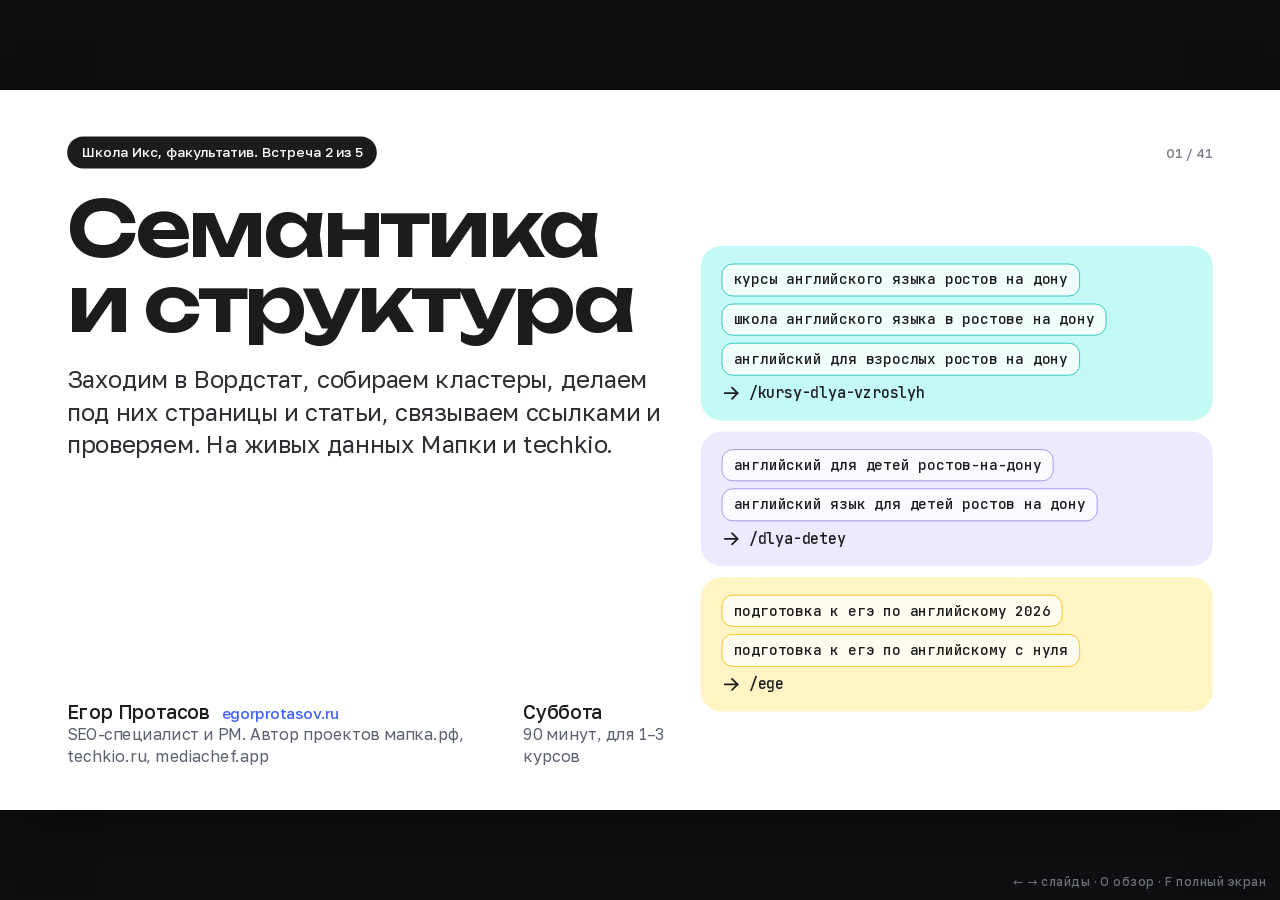
==== commit dcbe22d0: "Встреча 2: короче, вокруг Вордстата — 41 слайд вместо 56 Порядок: Вордстат → кластеры → страницы → б" ====
--- a/2/index.html
+++ b/2/index.html
@@ -411,7 +411,7 @@
 </style>
 </head>
 <body>
-<div id="stage"><div id="deck"><svg id="sprite" aria-hidden="true" style="position:absolute;width:0;height:0;overflow:hidden"><defs><symbol id="i-google" viewBox="0 0 24 24"><path d="M12.48 10.92v3.28h7.84c-.24 1.84-.853 3.187-1.787 4.133-1.147 1.147-2.933 2.4-6.053 2.4-4.827 0-8.6-3.893-8.6-8.72s3.773-8.72 8.6-8.72c2.6 0 4.507 1.027 5.907 2.347l2.307-2.307C18.747 1.44 16.133 0 12.48 0 5.867 0 .307 5.387.307 12s5.56 12 12.173 12c3.573 0 6.267-1.173 8.373-3.36 2.16-2.16 2.84-5.213 2.84-7.667 0-.76-.053-1.467-.173-2.053H12.48z"/></symbol><symbol id="i-googlesearchconsole" viewBox="0 0 24 24"><path d="M8.548 1.156L6.832 2.872v1.682h1.716zm0 3.398v.035H6.832v-.035H3.386L0 7.844v3.577h2.826V8.94c0-.525.429-.954.954-.954h16.476c.525 0 .954.43.954.954v2.48h2.754V7.844l-3.386-3.29H17.3v.035h-1.717v-.035zm7.035 0H17.3V2.872l-1.717-1.716zM8.679 1.188V2.84h6.773V1.188zm11.471 7.07a.834.834 0 00-.132.01l-.543.002c-5.216.014-10.432-.008-15.648.01-.435-.063-.794.436-.716.883v2.264h17.812c-.016-.888.045-1.782-.034-2.666-.104-.342-.427-.502-.739-.502zm-15.422.634a.689.698 0 01.689.698.689.698 0 01-.689.697.689.698 0 01-.688-.697.689.698 0 01.688-.698zm2.134 0a.689.698 0 01.689.698.689.698 0 01-.689.697.689.698 0 01-.688-.697.689.698 0 01.688-.698zM.036 11.645v9.156c0 1.05.858 1.908 1.907 1.908h.883V11.645zm21.174 0v11.064h.882c1.05 0 1.908-.858 1.908-1.908v-9.156zM4.057 13.133v6.85h6.137v-6.85zm13.243.021v3.777l-1.708.977-1.708-.977v-3.758a4.006 4.006 0 000 7.23v2.441h3.457v-2.442a4.006 4.006 0 00-.041-7.248zm-13.243 8.26v1.43h7.925v-1.43z"/></symbol><symbol id="i-googleanalytics" viewBox="0 0 24 24"><path d="M22.84 2.9982v17.9987c.0086 1.6473-1.3197 2.9897-2.967 2.9984a2.9808 2.9808 0 01-.3677-.0208c-1.528-.226-2.6477-1.5558-2.6105-3.1V3.1204c-.0369-1.5458 1.0856-2.8762 2.6157-3.1 1.6361-.1915 3.1178.9796 3.3093 2.6158.014.1201.0208.241.0202.3619zM4.1326 18.0548c-1.6417 0-2.9726 1.331-2.9726 2.9726C1.16 22.6691 2.4909 24 4.1326 24s2.9726-1.3309 2.9726-2.9726-1.331-2.9726-2.9726-2.9726zm7.8728-9.0098c-.0171 0-.0342 0-.0513.0003-1.6495.0904-2.9293 1.474-2.891 3.1256v7.9846c0 2.167.9535 3.4825 2.3505 3.763 1.6118.3266 3.1832-.7152 3.5098-2.327.04-.1974.06-.3983.0593-.5998v-8.9585c.003-1.6474-1.33-2.9852-2.9773-2.9882z"/></symbol><symbol id="i-googlegemini" viewBox="0 0 24 24"><path d="M11.04 19.32Q12 21.51 12 24q0-2.49.93-4.68.96-2.19 2.58-3.81t3.81-2.55Q21.51 12 24 12q-2.49 0-4.68-.93a12.3 12.3 0 0 1-3.81-2.58 12.3 12.3 0 0 1-2.58-3.81Q12 2.49 12 0q0 2.49-.96 4.68-.93 2.19-2.55 3.81a12.3 12.3 0 0 1-3.81 2.58Q2.49 12 0 12q2.49 0 4.68.96 2.19.93 3.81 2.55t2.55 3.81"/></symbol><symbol id="i-googlechrome" viewBox="0 0 24 24"><path d="M12 0C8.21 0 4.831 1.757 2.632 4.501l3.953 6.848A5.454 5.454 0 0 1 12 6.545h10.691A12 12 0 0 0 12 0zM1.931 5.47A11.943 11.943 0 0 0 0 12c0 6.012 4.42 10.991 10.189 11.864l3.953-6.847a5.45 5.45 0 0 1-6.865-2.29zm13.342 2.166a5.446 5.446 0 0 1 1.45 7.09l.002.001h-.002l-5.344 9.257c.206.01.413.016.621.016 6.627 0 12-5.373 12-12 0-1.54-.29-3.011-.818-4.364zM12 16.364a4.364 4.364 0 1 1 0-8.728 4.364 4.364 0 0 1 0 8.728Z"/></symbol><symbol id="i-googlemaps" viewBox="0 0 24 24"><path d="M19.527 4.799c1.212 2.608.937 5.678-.405 8.173-1.101 2.047-2.744 3.74-4.098 5.614-.619.858-1.244 1.75-1.669 2.727-.141.325-.263.658-.383.992-.121.333-.224.673-.34 1.008-.109.314-.236.684-.627.687h-.007c-.466-.001-.579-.53-.695-.887-.284-.874-.581-1.713-1.019-2.525-.51-.944-1.145-1.817-1.79-2.671L19.527 4.799zM8.545 7.705l-3.959 4.707c.724 1.54 1.821 2.863 2.871 4.18.247.31.494.622.737.936l4.984-5.925-.029.01c-1.741.601-3.691-.291-4.392-1.987a3.377 3.377 0 0 1-.209-.716c-.063-.437-.077-.761-.004-1.198l.001-.007zM5.492 3.149l-.003.004c-1.947 2.466-2.281 5.88-1.117 8.77l4.785-5.689-.058-.05-3.607-3.035zM14.661.436l-3.838 4.563a.295.295 0 0 1 .027-.01c1.6-.551 3.403.15 4.22 1.626.176.319.323.683.377 1.045.068.446.085.773.012 1.22l-.003.016 3.836-4.561A8.382 8.382 0 0 0 14.67.439l-.009-.003zM9.466 5.868L14.162.285l-.047-.012A8.31 8.31 0 0 0 11.986 0a8.439 8.439 0 0 0-6.169 2.766l-.016.018 3.665 3.084z"/></symbol><symbol id="i-googleads" viewBox="0 0 24 24"><path d="M3.9998 22.9291C1.7908 22.9291 0 21.1383 0 18.9293s1.7908-3.9998 3.9998-3.9998 3.9998 1.7908 3.9998 3.9998-1.7908 3.9998-3.9998 3.9998zm19.4643-6.0004L15.4632 3.072C14.3586 1.1587 11.9121.5028 9.9988 1.6074S7.4295 5.1585 8.5341 7.0718l8.0009 13.8567c1.1046 1.9133 3.5511 2.5679 5.4644 1.4646 1.9134-1.1046 2.568-3.5511 1.4647-5.4644zM7.5137 4.8438L1.5645 15.1484A4.5 4.5 0 0 1 4 14.4297c2.5597-.0075 4.6248 2.1585 4.4941 4.7148l3.2168-5.5723-3.6094-6.25c-.4499-.7793-.6322-1.6394-.5878-2.4784z"/></symbol><symbol id="i-anthropic" viewBox="0 0 24 24"><path d="M17.3041 3.541h-3.6718l6.696 16.918H24Zm-10.6082 0L0 20.459h3.7442l1.3693-3.5527h7.0052l1.3693 3.5528h3.7442L10.5363 3.5409Zm-.3712 10.2232 2.2914-5.9456 2.2914 5.9456Z"/></symbol><symbol id="i-claude" viewBox="0 0 24 24"><path d="m4.7144 15.9555 4.7174-2.6471.079-.2307-.079-.1275h-.2307l-.7893-.0486-2.6956-.0729-2.3375-.0971-2.2646-.1214-.5707-.1215-.5343-.7042.0546-.3522.4797-.3218.686.0608 1.5179.1032 2.2767.1578 1.6514.0972 2.4468.255h.3886l.0546-.1579-.1336-.0971-.1032-.0972L6.973 9.8356l-2.55-1.6879-1.3356-.9714-.7225-.4918-.3643-.4614-.1578-1.0078.6557-.7225.8803.0607.2246.0607.8925.686 1.9064 1.4754 2.4893 1.8336.3643.3035.1457-.1032.0182-.0728-.164-.2733-1.3539-2.4467-1.445-2.4893-.6435-1.032-.17-.6194c-.0607-.255-.1032-.4674-.1032-.7285L6.287.1335 6.6997 0l.9957.1336.419.3642.6192 1.4147 1.0018 2.2282 1.5543 3.0296.4553.8985.2429.8318.091.255h.1579v-.1457l.1275-1.706.2368-2.0947.2307-2.6957.0789-.7589.3764-.9107.7468-.4918.5828.2793.4797.686-.0668.4433-.2853 1.8517-.5586 2.9021-.3643 1.9429h.2125l.2429-.2429.9835-1.3053 1.6514-2.0643.7286-.8196.85-.9046.5464-.4311h1.0321l.759 1.1293-.34 1.1657-1.0625 1.3478-.8804 1.1414-1.2628 1.7-.7893 1.36.0729.1093.1882-.0183 2.8535-.607 1.5421-.2794 1.8396-.3157.8318.3886.091.3946-.3278.8075-1.967.4857-2.3072.4614-3.4364.8136-.0425.0304.0486.0607 1.5482.1457.6618.0364h1.621l3.0175.2247.7892.522.4736.6376-.079.4857-1.2142.6193-1.6393-.3886-3.825-.9107-1.3113-.3279h-.1822v.1093l1.0929 1.0686 2.0035 1.8092 2.5075 2.3314.1275.5768-.3218.4554-.34-.0486-2.2039-1.6575-.85-.7468-1.9246-1.621h-.1275v.17l.4432.6496 2.3436 3.5214.1214 1.0807-.17.3521-.6071.2125-.6679-.1214-1.3721-1.9246L14.38 17.959l-1.1414-1.9428-.1397.079-.674 7.2552-.3156.3703-.7286.2793-.6071-.4614-.3218-.7468.3218-1.4753.3886-1.9246.3157-1.53.2853-1.9004.17-.6314-.0121-.0425-.1397.0182-1.4328 1.9672-2.1796 2.9446-1.7243 1.8456-.4128.164-.7164-.3704.0667-.6618.4008-.5889 2.386-3.0357 1.4389-1.882.929-1.0868-.0062-.1579h-.0546l-6.3385 4.1164-1.1293.1457-.4857-.4554.0608-.7467.2307-.2429 1.9064-1.3114Z"/></symbol><symbol id="i-perplexity" viewBox="0 0 24 24"><path d="M22.3977 7.0896h-2.3106V.0676l-7.5094 6.3542V.1577h-1.1554v6.1966L4.4904 0v7.0896H1.6023v10.3976h2.8882V24l6.932-6.3591v6.2005h1.1554v-6.0469l6.9318 6.1807v-6.4879h2.8882V7.0896zm-3.4657-4.531v4.531h-5.355l5.355-4.531zm-13.2862.0676 4.8691 4.4634H5.6458V2.6262zM2.7576 16.332V8.245h7.8476l-6.1149 6.1147v1.9723H2.7576zm2.8882 5.0404v-3.8852h.0001v-2.6488l5.7763-5.7764v7.0111l-5.7764 5.2993zm12.7086.0248-5.7766-5.1509V9.0618l5.7766 5.7766v6.5588zm2.8882-5.0652h-1.733v-1.9723L13.3948 8.245h7.8478v8.087z"/></symbol><symbol id="i-duckduckgo" viewBox="0 0 24 24"><path d="M12 0C5.37 0 0 5.37 0 12s5.37 12 12 12 12-5.37 12-12S18.63 0 12 0zm0 .984C18.083.984 23.016 5.916 23.016 12S18.084 23.016 12 23.016.984 18.084.984 12C.984 5.917 5.916.984 12 .984zm0 .938C6.434 1.922 1.922 6.434 1.922 12c0 4.437 2.867 8.205 6.85 9.55-.237-.82-.776-2.753-1.6-6.052-1.184-4.741-2.064-8.606 2.379-9.813.047-.011.064-.064.03-.093-.514-.467-1.382-.548-2.233-.38a.06.06 0 0 1-.07-.058c0-.011 0-.023.011-.035.205-.286.572-.507.822-.64a1.843 1.843 0 0 0-.607-.335c-.059-.022-.059-.12-.006-.144.006-.006.012-.012.024-.012 1.749-.233 3.586.292 4.49 1.448.011.011.023.017.035.023 2.968.635 3.509 4.837 3.328 5.998a9.607 9.607 0 0 0 2.346-.576c.746-.286 1.008-.222 1.101-.053.1.193-.018.513-.28.81-.496.567-1.393 1.01-2.974 1.137-.546.044-1.029.024-1.445.006-.789-.035-1.339-.059-1.633.39-.192.298-.041.998 1.487 1.22 1.09.157 2.078.047 2.798-.034.643-.07 1.073-.118 1.172.069.21.402-.996 1.207-3.066 1.224-.158 0-.315-.006-.467-.011-1.283-.065-2.227-.414-2.816-.735a.094.094 0 0 1-.035-.017c-.105-.059-.31.045-.188.267.07.134.444.478 1.004.776-.058.466.087 1.184.338 2l.088-.016c.041-.009.087-.019.134-.025.507-.082.775.012.926.175.717-.536 1.913-1.294 2.03-1.154.583.694.66 2.332.53 2.99-.004.012-.017.024-.04.035-.274.117-1.783-.296-1.783-.511-.059-1.075-.26-1.173-.493-1.225h-.156c.006.006.012.018.018.03l.052.12c.093.257.24 1.063.13 1.26-.112.199-.835.297-1.284.303-.443.006-.543-.158-.637-.408-.07-.204-.103-.675-.103-.95a.857.857 0 0 1 .012-.216c-.134.058-.333.193-.397.281-.017.262-.017.682.123 1.149.07.221-1.518 1.164-1.74.99-.227-.181-.634-1.952-.459-2.67-.187.017-.338.075-.42.191-.367.508.093 2.933.582 3.248.257.169 1.54-.553 2.176-1.095.105.145.305.158.553.158.326-.012.782-.06 1.103-.158.192.45.423.972.613 1.388 4.47-1.032 7.803-5.037 7.803-9.82 0-5.566-4.512-10.078-10.078-10.078zm1.791 5.646c-.42 0-.678.146-.795.332-.023.047.047.094.094.07.14-.075.357-.161.701-.156.328.006.516.09.67.159l.023.01c.041.017.088-.03.059-.065-.134-.18-.332-.35-.752-.35zm-5.078.198a1.24 1.24 0 0 0-.522.082c-.454.169-.67.526-.67.76 0 .051.112.057.141.011.081-.123.21-.31.617-.478.408-.17.73-.146.951-.094.047.012.083-.041.041-.07a.989.989 0 0 0-.558-.211zm5.434 1.423a.651.651 0 0 0-.655.647.652.652 0 0 0 1.307 0 .646.646 0 0 0-.652-.647zm.283.262h.008a.17.17 0 0 1 .17.17c0 .093-.077.17-.17.17a.17.17 0 0 1-.17-.17c0-.09.072-.165.162-.17zm-5.358.076a.752.752 0 0 0-.758.758c0 .42.338.758.758.758s.758-.337.758-.758a.756.756 0 0 0-.758-.758zm.328.303h.01c.112 0 .2.089.2.2 0 .11-.088.197-.2.197a.195.195 0 0 1-.197-.198c0-.107.082-.194.187-.199z"/></symbol><symbol id="i-brave" viewBox="0 0 24 24"><path d="M15.68 0l2.096 2.38s1.84-.512 2.709.358c.868.87 1.584 1.638 1.584 1.638l-.562 1.381.715 2.047s-2.104 7.98-2.35 8.955c-.486 1.919-.818 2.66-2.198 3.633-1.38.972-3.884 2.66-4.293 2.916-.409.256-.92.692-1.38.692-.46 0-.97-.436-1.38-.692a185.796 185.796 0 01-4.293-2.916c-1.38-.973-1.712-1.714-2.197-3.633-.247-.975-2.351-8.955-2.351-8.955l.715-2.047-.562-1.381s.716-.768 1.585-1.638c.868-.87 2.708-.358 2.708-.358L8.321 0h7.36zm-3.679 14.936c-.14 0-1.038.317-1.758.69-.72.373-1.242.637-1.409.742-.167.104-.065.301.087.409.152.107 2.194 1.69 2.393 1.866.198.175.489.464.687.464.198 0 .49-.29.688-.464.198-.175 2.24-1.759 2.392-1.866.152-.108.254-.305.087-.41-.167-.104-.689-.368-1.41-.741-.72-.373-1.617-.69-1.757-.69zm0-11.278s-.409.001-1.022.206-1.278.46-1.584.46c-.307 0-2.581-.434-2.581-.434S4.119 7.152 4.119 7.849c0 .697.339.881.68 1.243l2.02 2.149c.192.203.59.511.356 1.066-.235.555-.58 1.26-.196 1.977.384.716 1.042 1.194 1.464 1.115.421-.08 1.412-.598 1.776-.834.364-.237 1.518-1.19 1.518-1.554 0-.365-1.193-1.02-1.413-1.168-.22-.15-1.226-.725-1.247-.95-.02-.227-.012-.293.284-.851.297-.559.831-1.304.742-1.8-.089-.495-.95-.753-1.565-.986-.615-.232-1.799-.671-1.947-.74-.148-.068-.11-.133.339-.175.448-.043 1.719-.212 2.292-.052.573.16 1.552.403 1.632.532.079.13.149.134.067.579-.081.445-.5 2.581-.541 2.96-.04.38-.12.63.288.724.409.094 1.097.256 1.333.256s.924-.162 1.333-.256c.408-.093.329-.344.288-.723-.04-.38-.46-2.516-.541-2.961-.082-.445-.012-.45.067-.579.08-.129 1.059-.372 1.632-.532.573-.16 1.845.009 2.292.052.449.042.487.107.339.175-.148.069-1.332.508-1.947.74-.615.233-1.476.49-1.565.986-.09.496.445 1.241.742 1.8.297.558.304.624.284.85-.02.226-1.026.802-1.247.95-.22.15-1.413.804-1.413 1.169 0 .364 1.154 1.317 1.518 1.554.364.236 1.355.755 1.776.834.422.079 1.08-.4 1.464-1.115.384-.716.039-1.422-.195-1.977-.235-.555.163-.863.355-1.066l2.02-2.149c.341-.362.68-.546.68-1.243 0-.697-2.695-3.96-2.695-3.96s-2.274.436-2.58.436c-.307 0-.972-.256-1.585-.461-.613-.205-1.022-.206-1.022-.206z"/></symbol><symbol id="i-semrush" viewBox="0 0 24 24"><path d="M20.698 11.911c0 .444-.226.516-.79.516-.596 0-.706-.1-.77-.554-.118-1.152-.896-2.13-2.201-2.24-.418-.034-.518-.19-.518-.706 0-.48.074-.708.446-.708 2.265.01 3.833 1.832 3.833 3.69v.002zm3.3 0c0-3.456-2.338-7.11-7.74-7.11H5.52c-.218 0-.354.11-.354.31 0 .109.082.209.156.26.388.31.97.654 1.73 1.036.743.372 1.323.616 1.903.852.246.1.336.208.336.344 0 .19-.136.308-.4.308H.372c-.254 0-.372.164-.372.326 0 .136.044.254.162.372.69.726 1.796 1.596 3.4 2.604 1.466.91 2.98 1.74 4.533 2.492.236.11.308.236.308.372-.008.154-.126.28-.4.28H4.1c-.216 0-.344.12-.344.3 0 .1.08.226.19.326.888.808 2.311 1.688 4.207 2.494 2.53 1.08 5.094 1.721 7.98 1.721 5.465 0 7.867-4.087 7.867-7.289l-.002.002zm-7.133 5.104c-2.794 0-5.132-2.276-5.132-5.114 0-2.794 2.33-5.04 5.132-5.04 2.863 0 5.111 2.24 5.111 5.04a5.086 5.086 0 0 1-5.111 5.114z"/></symbol><symbol id="i-lighthouse" viewBox="0 0 24 24"><path d="M12 0l5.5 3.5v5H20v3h-2.25l2 12.5H4.25l2-12.5H4v-3h2.5V3.53zm2.94 13.25l-6.22 2.26L8 20.04l7.5-2.75zM12 3.56L9.5 5.17V8.5h5V5.15Z"/></symbol><symbol id="i-cloudflare" viewBox="0 0 24 24"><path d="M16.5088 16.8447c.1475-.5068.0908-.9707-.1553-1.3154-.2246-.3164-.6045-.499-1.0615-.5205l-8.6592-.1123a.1559.1559 0 0 1-.1333-.0713c-.0283-.042-.0351-.0986-.021-.1553.0278-.084.1123-.1484.2036-.1562l8.7359-.1123c1.0351-.0489 2.1601-.8868 2.5537-1.9136l.499-1.3013c.0215-.0561.0293-.1128.0147-.168-.5625-2.5463-2.835-4.4453-5.5499-4.4453-2.5039 0-4.6284 1.6177-5.3876 3.8614-.4927-.3658-1.1187-.5625-1.794-.499-1.2026.119-2.1665 1.083-2.2861 2.2856-.0283.31-.0069.6128.0635.894C1.5683 13.171 0 14.7754 0 16.752c0 .1748.0142.3515.0352.5273.0141.083.0844.1475.1689.1475h15.9814c.0909 0 .1758-.0645.2032-.1553l.12-.4268zm2.7568-5.5634c-.0771 0-.1611 0-.2383.0112-.0566 0-.1054.0415-.127.0976l-.3378 1.1744c-.1475.5068-.0918.9707.1543 1.3164.2256.3164.6055.498 1.0625.5195l1.8437.1133c.0557 0 .1055.0263.1329.0703.0283.043.0351.1074.0214.1562-.0283.084-.1132.1485-.204.1553l-1.921.1123c-1.041.0488-2.1582.8867-2.5527 1.914l-.1406.3585c-.0283.0713.0215.1416.0986.1416h6.5977c.0771 0 .1474-.0489.169-.126.1122-.4082.1757-.837.1757-1.2803 0-2.6025-2.125-4.727-4.7344-4.727"/></symbol><symbol id="i-wordpress" viewBox="0 0 24 24"><path d="M21.469 6.825c.84 1.537 1.318 3.3 1.318 5.175 0 3.979-2.156 7.456-5.363 9.325l3.295-9.527c.615-1.54.82-2.771.82-3.864 0-.405-.026-.78-.07-1.11m-7.981.105c.647-.03 1.232-.105 1.232-.105.582-.075.514-.93-.067-.899 0 0-1.755.135-2.88.135-1.064 0-2.85-.15-2.85-.15-.585-.03-.661.855-.075.885 0 0 .54.061 1.125.09l1.68 4.605-2.37 7.08L5.354 6.9c.649-.03 1.234-.1 1.234-.1.585-.075.516-.93-.065-.896 0 0-1.746.138-2.874.138-.2 0-.438-.008-.69-.015C4.911 3.15 8.235 1.215 12 1.215c2.809 0 5.365 1.072 7.286 2.833-.046-.003-.091-.009-.141-.009-1.06 0-1.812.923-1.812 1.914 0 .89.513 1.643 1.06 2.531.411.72.89 1.643.89 2.977 0 .915-.354 1.994-.821 3.479l-1.075 3.585-3.9-11.61.001.014zM12 22.784c-1.059 0-2.081-.153-3.048-.437l3.237-9.406 3.315 9.087c.024.053.05.101.078.149-1.12.393-2.325.609-3.582.609M1.211 12c0-1.564.336-3.05.935-4.39L7.29 21.709C3.694 19.96 1.212 16.271 1.211 12M12 0C5.385 0 0 5.385 0 12s5.385 12 12 12 12-5.385 12-12S18.615 0 12 0"/></symbol><symbol id="i-tildapublishing" viewBox="0 0 24 24"><path d="M12 0C5.384 0 0 5.384 0 12s5.384 12 12 12 12-5.384 12-12S18.616 0 12 0zm0 .775C18.192.775 23.225 5.808 23.225 12c0 6.192-5.033 11.225-11.225 11.225C5.808 23.225.775 18.192.775 12 .775 5.808 5.808.775 12 .775zM8.904 6.584c-1.36 0-2.52 1.16-2.52 3.287l1.352.193c.192-1.352.576-1.935 1.352-1.935.776 0 1.167.19 2.52.967 1.351.776 1.735.968 3.095.968s2.714-.969 2.522-3.289H15.87c0 1.16-.382 1.745-1.158 1.745-.776 0-1.169-.191-2.713-.967s-1.736-.969-3.096-.969zm2.127 3.48v8.905h1.553v-8.32l-1.553-.585z"/></symbol><symbol id="i-nextdotjs" viewBox="0 0 24 24"><path d="M18.665 21.978C16.758 23.255 14.465 24 12 24 5.377 24 0 18.623 0 12S5.377 0 12 0s12 5.377 12 12c0 3.583-1.574 6.801-4.067 9.001L9.219 7.2H7.2v9.596h1.615V9.251l9.85 12.727Zm-3.332-8.533 1.6 2.061V7.2h-1.6v6.245Z"/></symbol><symbol id="i-telegram" viewBox="0 0 24 24"><path d="M11.944 0A12 12 0 0 0 0 12a12 12 0 0 0 12 12 12 12 0 0 0 12-12A12 12 0 0 0 12 0a12 12 0 0 0-.056 0zm4.962 7.224c.1-.002.321.023.465.14a.506.506 0 0 1 .171.325c.016.093.036.306.02.472-.18 1.898-.962 6.502-1.36 8.627-.168.9-.499 1.201-.82 1.23-.696.065-1.225-.46-1.9-.902-1.056-.693-1.653-1.124-2.678-1.8-1.185-.78-.417-1.21.258-1.91.177-.184 3.247-2.977 3.307-3.23.007-.032.014-.15-.056-.212s-.174-.041-.249-.024c-.106.024-1.793 1.14-5.061 3.345-.48.33-.913.49-1.302.48-.428-.008-1.252-.241-1.865-.44-.752-.245-1.349-.374-1.297-.789.027-.216.325-.437.893-.663 3.498-1.524 5.83-2.529 6.998-3.014 3.332-1.386 4.025-1.627 4.476-1.635z"/></symbol><symbol id="i-vk" viewBox="0 0 24 24"><path d="m9.489.004.729-.003h3.564l.73.003.914.01.433.007.418.011.403.014.388.016.374.021.36.025.345.03.333.033c1.74.196 2.933.616 3.833 1.516.9.9 1.32 2.092 1.516 3.833l.034.333.029.346.025.36.02.373.025.588.012.41.013.644.009.915.004.98-.001 3.313-.003.73-.01.914-.007.433-.011.418-.014.403-.016.388-.021.374-.025.36-.03.345-.033.333c-.196 1.74-.616 2.933-1.516 3.833-.9.9-2.092 1.32-3.833 1.516l-.333.034-.346.029-.36.025-.373.02-.588.025-.41.012-.644.013-.915.009-.98.004-3.313-.001-.73-.003-.914-.01-.433-.007-.418-.011-.403-.014-.388-.016-.374-.021-.36-.025-.345-.03-.333-.033c-1.74-.196-2.933-.616-3.833-1.516-.9-.9-1.32-2.092-1.516-3.833l-.034-.333-.029-.346-.025-.36-.02-.373-.025-.588-.012-.41-.013-.644-.009-.915-.004-.98.001-3.313.003-.73.01-.914.007-.433.011-.418.014-.403.016-.388.021-.374.025-.36.03-.345.033-.333c.196-1.74.616-2.933 1.516-3.833.9-.9 2.092-1.32 3.833-1.516l.333-.034.346-.029.36-.025.373-.02.588-.025.41-.012.644-.013.915-.009ZM6.79 7.3H4.05c.13 6.24 3.25 9.99 8.72 9.99h.31v-3.57c2.01.2 3.53 1.67 4.14 3.57h2.84c-.78-2.84-2.83-4.41-4.11-5.01 1.28-.74 3.08-2.54 3.51-4.98h-2.58c-.56 1.98-2.22 3.78-3.8 3.95V7.3H10.5v6.92c-1.6-.4-3.62-2.34-3.71-6.92Z"/></symbol><symbol id="i-reddit" viewBox="0 0 24 24"><path d="M12 0C5.373 0 0 5.373 0 12c0 3.314 1.343 6.314 3.515 8.485l-2.286 2.286C.775 23.225 1.097 24 1.738 24H12c6.627 0 12-5.373 12-12S18.627 0 12 0Zm4.388 3.199c1.104 0 1.999.895 1.999 1.999 0 1.105-.895 2-1.999 2-.946 0-1.739-.657-1.947-1.539v.002c-1.147.162-2.032 1.15-2.032 2.341v.007c1.776.067 3.4.567 4.686 1.363.473-.363 1.064-.58 1.707-.58 1.547 0 2.802 1.254 2.802 2.802 0 1.117-.655 2.081-1.601 2.531-.088 3.256-3.637 5.876-7.997 5.876-4.361 0-7.905-2.617-7.998-5.87-.954-.447-1.614-1.415-1.614-2.538 0-1.548 1.255-2.802 2.803-2.802.645 0 1.239.218 1.712.585 1.275-.79 2.881-1.291 4.64-1.365v-.01c0-1.663 1.263-3.034 2.88-3.207.188-.911.993-1.595 1.959-1.595Zm-8.085 8.376c-.784 0-1.459.78-1.506 1.797-.047 1.016.64 1.429 1.426 1.429.786 0 1.371-.369 1.418-1.385.047-1.017-.553-1.841-1.338-1.841Zm7.406 0c-.786 0-1.385.824-1.338 1.841.047 1.017.634 1.385 1.418 1.385.785 0 1.473-.413 1.426-1.429-.046-1.017-.721-1.797-1.506-1.797Zm-3.703 4.013c-.974 0-1.907.048-2.77.135-.147.015-.241.168-.183.305.483 1.154 1.622 1.964 2.953 1.964 1.33 0 2.47-.81 2.953-1.964.057-.137-.037-.29-.184-.305-.863-.087-1.795-.135-2.769-.135Z"/></symbol><symbol id="i-wikipedia" viewBox="0 0 24 24"><path d="M12.09 13.119c-.936 1.932-2.217 4.548-2.853 5.728-.616 1.074-1.127.931-1.532.029-1.406-3.321-4.293-9.144-5.651-12.409-.251-.601-.441-.987-.619-1.139-.181-.15-.554-.24-1.122-.271C.103 5.033 0 4.982 0 4.898v-.455l.052-.045c.924-.005 5.401 0 5.401 0l.051.045v.434c0 .119-.075.176-.225.176l-.564.031c-.485.029-.727.164-.727.436 0 .135.053.33.166.601 1.082 2.646 4.818 10.521 4.818 10.521l.136.046 2.411-4.81-.482-1.067-1.658-3.264s-.318-.654-.428-.872c-.728-1.443-.712-1.518-1.447-1.617-.207-.023-.313-.05-.313-.149v-.468l.06-.045h4.292l.113.037v.451c0 .105-.076.15-.227.15l-.308.047c-.792.061-.661.381-.136 1.422l1.582 3.252 1.758-3.504c.293-.64.233-.801.111-.947-.07-.084-.305-.22-.812-.24l-.201-.021c-.052 0-.098-.015-.145-.051-.045-.031-.067-.076-.067-.129v-.427l.061-.045c1.247-.008 4.043 0 4.043 0l.059.045v.436c0 .121-.059.178-.193.178-.646.03-.782.095-1.023.439-.12.186-.375.589-.646 1.039l-2.301 4.273-.065.135 2.792 5.712.17.048 4.396-10.438c.154-.422.129-.722-.064-.895-.197-.172-.346-.273-.857-.295l-.42-.016c-.061 0-.105-.014-.152-.045-.043-.029-.072-.075-.072-.119v-.436l.059-.045h4.961l.041.045v.437c0 .119-.074.18-.209.18-.648.03-1.127.18-1.443.421-.314.255-.557.616-.736 1.067 0 0-4.043 9.258-5.426 12.339-.525 1.007-1.053.917-1.503-.031-.571-1.171-1.773-3.786-2.646-5.71l.053-.036z"/></symbol><symbol id="i-youtube" viewBox="0 0 24 24"><path d="M23.498 6.186a3.016 3.016 0 0 0-2.122-2.136C19.505 3.545 12 3.545 12 3.545s-7.505 0-9.377.505A3.017 3.017 0 0 0 .502 6.186C0 8.07 0 12 0 12s0 3.93.502 5.814a3.016 3.016 0 0 0 2.122 2.136c1.871.505 9.376.505 9.376.505s7.505 0 9.377-.505a3.015 3.015 0 0 0 2.122-2.136C24 15.93 24 12 24 12s0-3.93-.502-5.814zM9.545 15.568V8.432L15.818 12l-6.273 3.568z"/></symbol><symbol id="i-github" viewBox="0 0 24 24"><path d="M12 .297c-6.63 0-12 5.373-12 12 0 5.303 3.438 9.8 8.205 11.385.6.113.82-.258.82-.577 0-.285-.01-1.04-.015-2.04-3.338.724-4.042-1.61-4.042-1.61C4.422 18.07 3.633 17.7 3.633 17.7c-1.087-.744.084-.729.084-.729 1.205.084 1.838 1.236 1.838 1.236 1.07 1.835 2.809 1.305 3.495.998.108-.776.417-1.305.76-1.605-2.665-.3-5.466-1.332-5.466-5.93 0-1.31.465-2.38 1.235-3.22-.135-.303-.54-1.523.105-3.176 0 0 1.005-.322 3.3 1.23.96-.267 1.98-.399 3-.405 1.02.006 2.04.138 3 .405 2.28-1.552 3.285-1.23 3.285-1.23.645 1.653.24 2.873.12 3.176.765.84 1.23 1.91 1.23 3.22 0 4.61-2.805 5.625-5.475 5.92.42.36.81 1.096.81 2.22 0 1.606-.015 2.896-.015 3.286 0 .315.21.69.825.57C20.565 22.092 24 17.592 24 12.297c0-6.627-5.373-12-12-12"/></symbol><symbol id="i-mistralai" viewBox="0 0 24 24"><path d="M17.143 3.429v3.428h-3.429v3.429h-3.428V6.857H6.857V3.43H3.43v13.714H0v3.428h10.286v-3.428H6.857v-3.429h3.429v3.429h3.429v-3.429h3.428v3.429h-3.428v3.428H24v-3.428h-3.43V3.429z"/></symbol><symbol id="i-deepseek" viewBox="0 0 24 24"><path d="M23.748 4.651c-.254-.124-.364.113-.512.233-.051.04-.094.09-.137.137-.372.397-.806.657-1.373.626-.829-.046-1.537.214-2.163.848-.133-.782-.575-1.248-1.247-1.548-.352-.155-.708-.311-.955-.65-.172-.24-.219-.509-.305-.774-.055-.16-.11-.323-.293-.35-.2-.031-.278.136-.356.276-.313.572-.434 1.202-.422 1.84.027 1.436.633 2.58 1.838 3.393.137.094.172.187.129.323-.082.28-.18.553-.266.833-.055.179-.137.218-.328.14a5.5 5.5 0 0 1-1.737-1.179c-.857-.828-1.631-1.743-2.597-2.46a12 12 0 0 0-.689-.47c-.985-.957.13-1.743.387-1.836.27-.098.094-.433-.778-.428-.872.003-1.67.295-2.687.685a3 3 0 0 1-.465.136 9.6 9.6 0 0 0-2.883-.101c-1.885.21-3.39 1.1-4.497 2.622C.082 8.776-.231 10.854.152 13.02c.403 2.284 1.568 4.175 3.36 5.653 1.857 1.533 3.997 2.284 6.438 2.14 1.482-.085 3.132-.284 4.994-1.86.47.234.962.328 1.78.398.629.058 1.235-.031 1.705-.129.735-.155.684-.836.418-.961-2.155-1.004-1.682-.595-2.112-.926 1.095-1.295 2.768-3.598 3.284-6.733.05-.346.115-.834.108-1.114-.004-.171.035-.238.23-.257a4.2 4.2 0 0 0 1.545-.475c1.397-.763 1.96-2.016 2.093-3.517.02-.23-.004-.467-.247-.588M11.58 18.168c-2.088-1.642-3.101-2.183-3.52-2.16-.39.024-.32.472-.234.763.09.288.207.487.371.74.114.167.192.416-.113.603-.673.416-1.842-.14-1.897-.168-1.361-.801-2.5-1.86-3.301-3.306-.775-1.393-1.225-2.888-1.299-4.482-.02-.385.094-.522.477-.592a4.7 4.7 0 0 1 1.53-.038c2.131.311 3.946 1.264 5.467 2.774.868.86 1.525 1.887 2.202 2.89.72 1.066 1.494 2.082 2.48 2.915.348.291.626.513.892.677-.802.09-2.14.109-3.055-.615zm1.001-6.44a.306.306 0 0 1 .415-.287.3.3 0 0 1 .113.074.3.3 0 0 1 .086.214c0 .17-.136.307-.308.307a.303.303 0 0 1-.306-.307m3.11 1.596c-.2.081-.4.151-.591.16a1.25 1.25 0 0 1-.798-.254c-.274-.23-.47-.358-.551-.758a1.7 1.7 0 0 1 .015-.588c.07-.327-.007-.537-.238-.727-.188-.156-.426-.199-.689-.199a.6.6 0 0 1-.254-.078.253.253 0 0 1-.114-.358 1 1 0 0 1 .192-.21c.356-.202.767-.136 1.146.016.352.144.618.408 1.001.782.392.451.462.576.685.915.176.264.336.536.446.848.066.194-.02.353-.25.45"/></symbol><symbol id="i-habr" viewBox="0 0 24 24"><path d="M1.14 9.295l.17.253c-.34-.01-.696-.043-.764-.189 0-.007.002-.014.004-.021.19-.05.353-.053.59-.043zm1.806.77l.082.25-.192.008.046-.256c.022 0 .042-.001.064-.003zM3.6 11.89c-.17.156-.301.26-.402.497-.14-.115-.213-.343-.258-.598-.05-.278-.066-.587-.104-.818l.012-.118.197-.014.502.95.053.1zm-.254-2.342a60.527 60.527 0 01.077-.512l.065-.004c-.048.172-.096.344-.142.516zm-.137-2.322l.9.244a1.975 1.975 0 00-.004.04c-.419.31-.806.446-1.014 1.006L3.17 7.27l.039-.043zm.84-1.29c-.058.58.024.836.125 1.196.16.114.224.183.172.352-.27-.134-.556-.274-.97-.252a2.799 2.799 0 01-.03-.035c.116-.457.342-.738.517-1.1l.187-.162zm1.294-.772l.039-.003c-.124.428-.174 1.415-.391 1.807-.513-.243-.503-1.296.071-1.712l.28-.092zm-.478 3.17l.432.469c-.17.522-.491.915-.627 1.52l-.255-.02c-.218-.609.327-1.601.42-2.045l.4.046c.05.125.098.25.147.376l-.517-.347zM6.047 5.16c-.044.507.068.77.098 1.162-.254.13-.509.258-.763.387a5.262 5.262 0 01.373-1.527l.292-.022zm.296-.77l.057-.004-.086.247-.169.011.13-.153.068-.101zM6.4 6.755l-.764.47c.016-.284.378-.667.681-.773l.07.038.013.265zm.51-1.778c-.047.262-.093.523-.138.785l-.143.09-.076.083c-.138-.194-.173-.67-.143-1.032l.5.074zm.508-.59c0 .01-.002.018-.003.026L7.22 4.6c-.13.05-.146.048-.31.042.021-.085.045-.17.068-.255h.44zm.51-1.032L7.7 3.87l-.79-.057.003-.042c.325-.15.61-.328 1.014-.417zm-.412 1.34l.084-.05.073.258-.255-.05.098-.159zm.666.763c-.303.118-.722.085-.965.22a77.912 77.912 0 00-.053-.31l.158-.207c.257.1.514.202.77.303l.09-.006zm-.651.464l-.346.013c-.008-.036-.014-.072-.021-.109.243-.099.651-.108 1.018-.149l-.387.213-.264.032zm.905 0c-.291.073-.57.33-.761.53-.037-.234.412-.646.627-.775.095.085.105.076.134.245zm.51-3.083l-.004.04-.306.185-.454.033.004-.04.76-.218zm-.412.774l-.098-.145c.23-.193.737-.087 1.019-.058l-.921.203zm2.278-.76c.425.035.814.135 1.11.32L12 3.168l-.047.066-.407.12c-.245-.034-.49-.07-.734-.105L9.2 3.02l.004-.033a5.375 5.375 0 011.608-.133zm1.693-.136l-.09.122a1.23 1.23 0 01-.67-.258l.764.097-.004.039zm1.356.954l.211-.08.219.188c-.03.215-.237.391-.396.6l-.122.008c-.332-.55-.751-1.151-1.486-1.363l-.032-.065.297-.12c.499.174.915.438 1.378.59.06.145.041.096-.07.242zm.614 1.223l-.058-.057-.126.009.21-.2-.026.248zm.225 2.848c.344.298.432.73.289 1.29-.148-.332-.295-.665-.444-.997.05-.074.097-.148.146-.222.003-.024.005-.048.009-.071zm.1-2.32l-.004.048-.181.207-.07-.137c.109-.195.03-.09.173-.11l.082-.008zm.212-.003l.806.299c-.001.027-.004.054-.007.08-.068.047-.136.092-.204.137l-.807-.298.007-.081.205-.137zm1.57 1.033l-.447-.297-.062-.12c.194-.12.166-.114.371-.074.045.164.092.327.138.49zm.254-.098l-.09.098c-.108-.056-.127-.127-.164-.259l.233.102.021.059zm-.19-.739l-.064.005c.07-.067.14-.134.212-.2-.05.065-.1.13-.148.195zm1.209 1.298l-.125.055a230.14 230.14 0 01-.681-.383 98.74 98.74 0 01-.213-.29c.353-.26.366.042.699.207l.32.411zm.254.228l-.254-.093.153-.08.101.173zm-.31.416c.092.185.092.133.31.105L17.718 8l-.373-.712.005-.044c.275-.059.363.04.632.08l.103.166-.285.067zm.056.463l.509-.278c-.102.23-.235.348-.392.516l-.117-.238zm1.018.985c-.138.119-.228.157-.489.179l.21.023-.004.037-.717.304-.018-.92.494-.585.09-.043.434 1.005zm-.255-1.412c1.406-.392 1.134.354.507.923-.17-.307-.339-.615-.507-.923zm1.273.149c-.518 2.434-.618 2.567-2.45 3.613-.03-.049-.063-.097-.096-.145l.065-.272c1.195-.34 1.874-.966 1.803-2.383l.599-.77.079-.043zm.062 0c-.02-.084-.04-.168-.062-.252l.19-.006-.128.258zm-3.117 2.367l.018-.269.016-.23.176-.059c.009 0 .017-.002.025-.003.05.305 0 .53-.1.775-.086-.055-.103-.078-.135-.214zm-1.018 2.258l.004-.045.334-.799.07-.168.588.04c.009.044.015.087.018.128.026.304-.079.547-.187.864l-.827-.02zm.255 1.036l.007-.4.01-.1.43.032.062-.005c-.099.163-.197.326-.294.49l-.215-.017zm-.252-1.67l.026-.013.203-.105.023-.002-.03.107-.119.409-.106-.364.003-.032zm-.397 1.285l-.115-.115c.112.078.039.002.115.115zm-.624-.307c.143-.09.298-.062.51-.06l-.063.207c-.175.07-.2.044-.397.023l-.05-.17zm.312.966l.197.466c-.152.103-.305.205-.457.309-.136-.187.012-.71.26-.775zm-.503-1.62l-.064.005.084-.191-.02.187zm.733.072l-.033-.021.112-.236.037-.001.106.248-.222.01zm1.763-3.355l-.014-.087c.067-.082.11-.133.225-.17l.03.152c-.05.033-.1.065-.149.099l-.092.006zm-.014.63c-.046.061-.128.095-.186.144l-.069-1.29.255 1.146zm-.467 1.73c.168-.094.192-.007.212.22h-.509l.009-.08.288-.14zm-.25-.713l.115-.098.093.166-.043.092-.212-.025.047-.135zm-.047.684l-.265.25-.173-.029-.07.007c.04-.079.082-.158.123-.236l.385.008zm-.96-.147c-.106-.074-.03-.064-.05-.12l.05.12zm.802-1.152l-.86-.446c.04-.59.112-1.268.054-1.876.663.24 1.258 1.319.806 2.322zm-.605 0c.211.112.2.214.493.304.051.191-.027.267-.149.47l-.312-.012c-.064-.34.006-.535-.032-.762zm.058 1.669c-.107-.074-.03-.064-.05-.12l.05.12zm1.723-2.484l.003-.048.23-.169c.04.264.025.704-.035 1.032-.136-.106-.161-.554-.198-.815zm0 .815c.052-.086.104-.172.154-.258l-.09.254-.064.004zm1.485-.771l.043-.003c.012.989-.598 1.169-1.4 1.54l-.128.009.5-1.036.985-.51zM17.32 7.103c.008.026.017.051.024.077l-.063.046-.191-.258.23.135zm-.23.43l.007-.045a3.35 3.35 0 01.056-.004l.192.258c-.148-.07-.172-.088-.255-.21zm.254.66l-.343.323-.737-1.07-.956-.83.21-.164c.463.2 1.273.581 1.436 1.057.053.155-.13.283-.006.412.148.154.296.044.397.271zm-2.148 1.613l.078.031.034.744-.119-.028c-.112-.083-.19-.467-.088-.634l.095-.113zm-.564 1.294l.082-.003.085.202-.13.05-.125.006c.03-.085.06-.17.088-.255zm-.232 4.126l-.11-.377c.157-.045.313-.09.47-.137l.04-.002a.527.527 0 00-.005.035l-.395.48zm-.365-1.032c.047-.152.08-.175.165-.259l.07.028.02.066-.157.154-.098.01zm.12.258l-.12-.132.255-.126-.066.253-.069.005zm-.268 1.17c-.036-.028-.07-.057-.106-.087l.078-.005.393-.304.038.31-.301.206-.102-.12zm.02 2.956c-.613.026-.98-.13-1.48-.174l-.573-1.133-.11-.114c.962-.114 1.567-.578 2.28-.899.252.24.823 1.462.32 2.003-.12.185-.255.204-.438.317zm-2.632-1.273l.23-.015c.347.233.583.65.749 1.033l-1.019-.295c.076-.258.108-.52.04-.723zm-.732-.974L11.691 16l1.804.176.032.091c-.537.242-1.148.446-1.764.758-.667.053-.828-.196-1.29-.36l.071-.334zm-.071 1.216l.023-.224.439-.033c.036.195.074.304.02.516l-.482-.26zm-.51.404l.171-.094c.21-.139.367.046.593.119l-.09.088-.673-.113zm.495-.403a15.96 15.96 0 01-.166-.075l-.074-.183.255.016-.015.242zm-.749 0l.255.219c0 .135-.012.12-.043.297l-.212-.516zm-.66-.967c.239-.073.557-.057.915-.065l-.333.258-.685-.067.103-.126zM8.436 3.648c.473-.452 1.659-.317 1.956-.03l.08-.007c-.395.369-1.007.411-1.383.776-.295-.196-.539-.322-.653-.739zm2.6.739l.2.227c-.178.01-.365.021-.552.037-.421.036-.837.099-1.128.25l-.038.002a51.163 51.163 0 01-.063-.099 3.644 3.644 0 011.544-.414l.037-.003zm.992-1.29c.329.33.82.526.99 1.032-.69-.321-1.752-.316-2.29-.827.474.101.878.063 1.3-.205zm.227 1.806l.944.13.074-.006-.757.65c-.12-.239-.148-.563-.261-.774zm1.213 1.104l-.195-.03.254-.042-.06.072zm-.195-.617l.233-.229.021.258-.169-.037-.085.008zm.462 8.54l-.112.005-.096-.09.074-.097.18-.07-.046.253zm-.203.472c.03-.036.062-.072.094-.108l.008-.1.148.235-.255.023.005-.05zm-.101.824l-.158-.19.509-.068-.243.25-.108.008zm.096.774l-.509-.061.36-.197.15.258zm-.357-.728l.103.098-.369.094-.395.02.55-.258.111.046zM11.746 4.129c.297.008.611.083.763.258-.205-.02-.574.013-.667-.145l-.096-.113zm.258 1.032c.145.127.196.277.17.516-.224-.077-.166-.322-.17-.516zm.25 1.627l.009-.044c.507-.11.616.066.385.224-.2-.028-.29-.103-.393-.18zm.653 6.631l.111.028a1.49 1.49 0 00-.004.036l-.25.194.104-.255.039-.003zm-.14-6.294l.19-.157.061.258-.254-.056.002-.045zm.76 6.9l-.615.161-.148.007c0-.008.002-.017.004-.025.23-.046.378-.122.514-.233l.216.04.03.05zm-.439-.606l-.07-.143.175-.115.08.043-.1.208-.085.007zm-1.597 1.785l.303-.236.938.08.032.07-.634.366c-.235-.039-.438-.143-.56-.286l-.08.006zm-.471.022l.47.258-.763-.135c.098-.04.195-.082.293-.123zm-.038.527a7.12 7.12 0 00-.003.062l-.145.08-.107.014.004-.062c.111-.147.092-.098.25-.094zM9.782 5.25a6.022 6.022 0 00-.073-.077c.253-.138.652-.204 1.044-.235.323-.027.641-.03.869-.035l.124.774c-.333-.036-.65-.08-.993-.095a5.2 5.2 0 00-.888.032 41.055 41.055 0 00-.083-.364zm.374 10.355l.062.11-.06.231-.703.054c.075-.23.187-.341.308-.516l.393.121zm-.868-.895c-.32-.018-.758-.252-.852-.516l1.019.259-.167.257zm.358-.014l-.191.014.006-.062.212-.196c-.01.081-.018.162-.027.244zm-.7-9.437l.31-.098.199.25-.21.008-.3-.16zm-.004 11.08c-.017.056-.032.113-.048.17-.025.001-.05.004-.074.007a92.65 92.65 0 00-.129-.258l.255.026-.004.055zm.141-1.113l.594.12.032.08-.461.574-.557-.082.392-.692zm4.444-8.088l.115-.169.042-.001.32.08.032.046-.357.132a41.52 41.52 0 00-.152-.088zm.689-.834l-.18-.11c.183.067.078-.009.18.11zm-.058 1.18l-.122-.104.255-.154-.133.258zm-.122 1.806l.396.098c.107.042.104.053.113.16-.17-.065-.454-.11-.509-.258zm.04-.703l.054-.07.161.257-.255-.05.04-.137zm-5.157 8.491l.027.068-.343.131-.167.013.004-.035.117-.183c.162-.075.166-.026.362.006zm-.737-12.95c.222.166.28.37.245 1.033-.146-.187-.235-.584-.245-1.032zm.146-.515L8.31 3.8l-.127.009.146-.196zm-.146.258c-.007.062-.012.124-.02.186l-.235-.043.194-.139.06-.004zm0 14.968l.126-1.314.892-.235-.938 1.501-.08.048zm.063-3.532l.137-.081c.125.148.013.361-.105.516-.098-.092-.109-.15-.083-.359l.05-.076zm-.827-.126l.293-.471.47.276c-.16.252-.323.504-.485.756-.146-.13-.236-.321-.278-.56zm0 2.021l.47-.428.221.02.073.12c-.02.126-.038.251-.056.376l-.708-.088zm-.763-.35l.56-.336.426.067.032.059-.449.39c-.224-.023-.373-.083-.49-.185l-.08.005zm-.075-.499l.205-.095.088.019.036.042-.593.197-.17-.06.434-.103zm-.689-.242l.15-.363c.278-.036.344.101.553.188l.06.092-.311.213-.253.017-.199-.147zm-.51 1.059l.371-.654c.246 0 .276.02.377.15.045.076.006.035-.092.052l-.023.225.386.06c-.076.189-.088.164-.202.284-.38.02-.551-.052-.816-.117zm-.428-.912l.647.195.036.077-.415.502-.603-.198.335-.576zM2.46 15.56l.008-.077.361.278.031.074c-.751.58.398 2.47 1.705 1.245l.562.226c-.216.385-.587.537-.978.755-.935.078-2.244-1.449-1.69-2.501zm.872.264l.014.175c-.07-.053-.14-.104-.208-.157l-.047-.101.24.083zm1.286 1.096l-.465.36c-.916.096-1.287-.538-1.317-1.317l.179-.216.078-.006c.461.363.869.917 1.495 1.1l.03.079zm-.887-3.76c-.083-.06-.088-.09-.13-.192l.174-.662.203-.178.131.192-.378.84zm-.13.223l.401-.949.082-.048c.185.326.453.474.534.917l-.604.631a1.223 1.223 0 01-.414-.55zm.763.79l.51-.497.253.517c-.254-.008-.508-.014-.763-.02zm1.272-5.215c-.241.515-.562.865-.754 1.364-.084-.453.422-1.104.585-1.504l.078-.045.091.185zm0-1.42c.379-.117.633-.331.904-.571l.115.344-.322.43-.697-.202zm1.273.027l-.138.176-.116-.02.002-.028.232-.21.02.082zm-.2-1.112l.04-.002.16.337-.06.179c-.233-.122-.224-.267-.14-.514zm-.048 7.481l.235.169-.241-.106a1.03 1.03 0 01.006-.063zm-.004.259l.252.109a.9.9 0 00-.004.03l-.54.377c-.155-.07-.174-.209-.22-.36l.005-.032.507-.124zm-.753-.517l.242.098-.13.075-.125.014.013-.187zm-.013-5.16c.306.086.209.028.222.257-.14-.082-.15-.121-.222-.258zm0 4.609l.021-.223c.119.083.16.132.234.258a61.01 61.01 0 00-.255-.035zm.51-3.223c-.096.123-.092.09-.255.161l.111-.258.143.097zm0-1.038l-.16.167c-.16-.09-.085-.054-.013-.221l.095-.037.077.091zm-.021-.439l-.234-.168c.18.069.138.027.234.168zm-.489 4.735l.255.203c-.13-.003-.2-.031-.255-.203zm.764-.01l-.104.01-.089-.164-.062-.08.138-.014c.039.083.077.166.117.248zm-.14-4.778L6.4 8.258c.112.078.038.002.114.115zm.015 4.25l-.13-.27.055-.222.032-.002.168.516a37.21 37.21 0 00-.125-.022zm-.667 3.003l.028.034L5.8 16a.697.697 0 01-.418-.516l.481.142zM5.127 16l.255.226c-.163-.072-.173-.069-.255-.226zm.44-2.288l.03.223-.215-.258.185.035zm-.252 1.207l-.188-.467c.223.085.397.34.51.516l-.322-.049zm.2-4.594l.063-.002-.186.258c-.03-.064.007-.125.11-.2l.013-.057zm-.133 2.218l-.051.102-.146-.113a116.8 116.8 0 01-.058-.123l.2-.022.055.156zM3.6 14.71c.51.332 1.377.64 1.527 1.29A4.234 4.234 0 013.6 14.71zm1.323-.25l.204.25-.509-.258.305.008zm1.864.766l-.387-.39.677-.642.087.707-.377.325zm.377.431l.067-.168.09-.005.097.258-.254-.085zm.343-.947l-.089-.258.185.034-.096.224zm-.343-8.69l.002-.023c.084-.02.168-.04.252-.062l-.176.258-.078-.173zm-2.567 5.335l-.233-.516c.299.065.25.278.233.516zm-.623.258c-.218-.151-.357-.452-.374-.774.447.105.422.281.51.689l-.136.085zm-.263-1.347c-.325-.307.148-1.535.356-1.818.11-.139.248-.136.43-.19l.121.031c-.306.542-.512 1.28-.585 2.034l-.322-.057zm-.475 4.186l.155.261-.139.325-.08.085c.114.016.14-.082.31-.221.33.535.834 1.047 1.39 1.338l-.303.534-.92-.592c-.105-.195.04-.419-.129-.538-.153-.108-.35.048-.506.001l-.432-.396c.127-.284.249-.562.5-.707l.154-.09zm-.88-2.846a6.65 6.65 0 01.149-.764l.034-.003.133.767.07.4c.2.558.402 1.115.604 1.671-.484-.264-.783-.875-.74-1.697-.116.265-.02.682.018.916-.297-.252-.335-.753-.269-1.29zm-.442.265a.941.941 0 01-.086-.31 2.031 2.031 0 01.004-.435l.044-.092.197-.195-.111.721-.048.31zm17.722 2.58l-.509-.196.494-.061.015.258zm-13.47 4.2l.133-.07-.154.257.02-.186zM2.327 9.807l-.217-.02c-.27-.089-.523-.404-.546-.754.413.037.553.233.757.472.002.1.005.201.006.302zm-.03-.021c.03-.557-.395-.905-.947-.89.094-.782.774-1.182 1.38-1.445l.117-.009c-.101.982-.024 1.828-.391 2.678-.271.626-1.232.614-1.18 1.58l.007.08c.137 1.284 1.533 1.545 1.726 2.674-2.07 1.053.453 5.478 2.09 2.879.294.042.555.175.92.047.17-.094.203-.17.269-.366l.585.303.03.074c-.536.416-.914.987-1.49 1.377l.055-.158-.15-.027-.083.045-.075.35c.329.336 1.326-.879 1.618-1.117-.165.577-.573.874-.8 1.402l.07.072c.43-.308.957-1.18 1.037-1.843l.644.107c-.807 1.091-2.88 3.491-3.97 4.132.166-.521.43-.919.564-1.347l-.078.006a14.401 14.401 0 00-.07-.072c-.265.522-.702.889-.78 1.593a.688.688 0 00.174.179c1.296-.216 3.46-3.473 4.494-4.363-.28 2.81-1.786 3.248-3.092 4.95 1.187-.592 1.907-2.102 2.922-2.94C7.781 20.91 7.502 23.533 6.8 24l.116-.009c.788-.49.834-2.505 1.097-3.535l.112-1.083 1.125-1.58.082-.045c.126.395.696.824 1.313.709l.443-.186 1.112.416c.146 1.6.09 2.497-.923 3.715 1.035-.529 1.415-2.567 1.07-3.649 2.407.279 2.31-.533 1.854-2.286l.423.007c-.078-.117-.289-.03-.45-.12-.073-.047-.059-.038-.104-.108.572-.645 1.95-.004 1.66 1.067.396-.888-.479-1.678-1.322-1.36.36-.427.796-.778 1.024-1.343l.082-.044 1.98 2.08.117-.009.09-.122c-.63-.746-1.259-1.493-1.887-2.24l.202-.092a.41.41 0 01.349-.121 22.552 22.552 0 01-.1-.05c1.011.101 2.303.944 3.358.672.097-.169.102-.26.043-.425 1.124.028 3.146-.348 3.79-.894-1.73.363-3.678.486-5.266.274l-1.407-.165-.079.006.379-.68c1.16-.022 4.202-.051 4.817-.779l-.136-.182-.53-.076c-.046.068-.053.132-.06.197l.42.045c-.912.23-3.452.715-4.281.432-.087-.106-.023-.474-.019-.739a.968.968 0 00-.006-.142c1.192-.356 2.077-1.158 2.44-2.368.207-.693.07-1.603.518-2.035.286.025.344.146.554.228-.111-.154-.27-.24-.469-.31l-.373.257c-.341.132-.698-.213-1.277.056-.47-.402-.735-1.037-1.37-1.28l-.065-.11.77-.749c-.252.211-.509.46-.766.71l-.516-.231-.03-.075c.588-.416 1.11-.57 1.779-.438.031.062.064.123.096.185-.031.053-.059.068-.086.083l-.225-.06c.097.057.198.075.299.093l.085-.083.013-.116c-.146-.13-.191-.224-.478-.234l.137-.202c-.328.226-.994.286-1.32.482l.754-.594.09-.121-1.395.832c-.298-.02-.615-.16-.776-.327a39.46 39.46 0 00-.077.006l1.656-1.12-.027-.113c-.628.366-1.257.732-1.884 1.099l-.602-.148.056-.541 4.317-3.39.077-.006-.061-.149c-.16-.076-.817.457-1.065.616-.956.613-1.801 1.376-2.741 1.93.388-.493 1.098-.984 1.216-1.702l-.19-.024-.296.252.322-.14c-.208.633-1.15 1.763-1.682 2.121l-.062-.149c.346-.582.687-1.365.527-2.112l-.29-.17-.311.023c.199.079.334.098.48.195.093.724-.263 1.214-.455 1.8l-.082.044c-.128-.237-.12-.351-.383-.394l-.023-.152.18-.244.124-.086c.042.08.044.051.057.188a.388.388 0 00.059-.196l-.147-.066-.389.412c-.325-.217-.683-.445-1.14-.53.259-.537 1.046-1.4.64-2.081-.496-.828-2.189.126-2.809.783a1.231 1.231 0 00-.186.244c.04-.032.104-.082.186-.144.612-.456 2.241-1.548 2.594-.675.37.487-.339 1.424-.532 1.805-.66-.067-1.35-.13-2.06-.116a7.422 7.422 0 00-2.201.354c-.36.119-1.896 1.039-1.955 1.027l-.7-.678-1.464-.735-.008.077-.086.083 1.876 1.588-.286.175c-.772-.585-1.304-.94-2.453-1.239l-.194.015c.671.462 1.347.885 2.022 1.309l.135.182c-.482.203-.686.625-1.093.887-.636-.304-1.225-.58-1.996-.813l-.054.158 1.444.93.078-.006-.249.172c-.115.387-.34.836-.528 1.382-.72.586-1.653.551-1.798 1.745-.23.063-.392.083-.602.237l-.016.155c.132.184 1.301.679 1.58.727l.172-.166zm8.54-8.256l.107.02-.143-.018c-.025 0-.05.002-.074.003.113-.21.445-.262.764-.239l-.022.152-.624.031-.008.05zm.446.277l.3-.098c.13-.216.204-.445.138-.654-.309-.061-.487.014-.776.136a49.67 49.67 0 00-.157.257l-.06.1a.57.57 0 00.06.06c.098.08.216.108.433.09.06.102-.01.057-.117.085l.18.024zm7.403 2.323l-.322.06.198-.014.227.098-.344.63c.177-.209.353-.357.428-.674l-.187-.1zm-1.85 10.065c-.08-.143-.167-.237-.254-.259.077.073.166.159.254.259zm-1.018 3.096l-.254.148.195-.018.06-.13zm1.018-3.096c.259.292.453.852.397 1.29.294-.635-.041-1.031-.397-1.29Z"/></symbol><symbol id="i-maildotru" viewBox="0 0 24 24"><path d="M15.61 12c0 1.99-1.62 3.61-3.61 3.61-1.99 0-3.61-1.62-3.61-3.61 0-1.99 1.62-3.61 3.61-3.61 1.99 0 3.61 1.62 3.61 3.61M12 0C5.383 0 0 5.383 0 12s5.383 12 12 12c2.424 0 4.761-.722 6.76-2.087l.034-.024-1.617-1.879-.027.017A9.494 9.494 0 0 1 12 21.54c-5.26 0-9.54-4.28-9.54-9.54 0-5.26 4.28-9.54 9.54-9.54 5.26 0 9.54 4.28 9.54 9.54a9.63 9.63 0 0 1-.225 2.05c-.301 1.239-1.169 1.618-1.82 1.568-.654-.053-1.42-.52-1.426-1.661V12A6.076 6.076 0 0 0 12 5.93 6.076 6.076 0 0 0 5.93 12 6.076 6.076 0 0 0 12 18.07a6.02 6.02 0 0 0 4.3-1.792 3.9 3.9 0 0 0 3.32 1.805c.874 0 1.74-.292 2.437-.821.719-.547 1.256-1.336 1.553-2.285.047-.154.135-.504.135-.507l.002-.013c.175-.76.253-1.52.253-2.457 0-6.617-5.383-12-12-12"/></symbol><symbol id="i-figma" viewBox="0 0 24 24"><path d="M15.852 8.981h-4.588V0h4.588c2.476 0 4.49 2.014 4.49 4.49s-2.014 4.491-4.49 4.491zM12.735 7.51h3.117c1.665 0 3.019-1.355 3.019-3.019s-1.355-3.019-3.019-3.019h-3.117V7.51zm0 1.471H8.148c-2.476 0-4.49-2.014-4.49-4.49S5.672 0 8.148 0h4.588v8.981zm-4.587-7.51c-1.665 0-3.019 1.355-3.019 3.019s1.354 3.02 3.019 3.02h3.117V1.471H8.148zm4.587 15.019H8.148c-2.476 0-4.49-2.014-4.49-4.49s2.014-4.49 4.49-4.49h4.588v8.98zM8.148 8.981c-1.665 0-3.019 1.355-3.019 3.019s1.355 3.019 3.019 3.019h3.117V8.981H8.148zM8.172 24c-2.489 0-4.515-2.014-4.515-4.49s2.014-4.49 4.49-4.49h4.588v4.441c0 2.503-2.047 4.539-4.563 4.539zm-.024-7.51a3.023 3.023 0 0 0-3.019 3.019c0 1.665 1.365 3.019 3.044 3.019 1.705 0 3.093-1.376 3.093-3.068v-2.97H8.148zm7.704 0h-.098c-2.476 0-4.49-2.014-4.49-4.49s2.014-4.49 4.49-4.49h.098c2.476 0 4.49 2.014 4.49 4.49s-2.014 4.49-4.49 4.49zm-.097-7.509c-1.665 0-3.019 1.355-3.019 3.019s1.355 3.019 3.019 3.019h.098c1.665 0 3.019-1.355 3.019-3.019s-1.355-3.019-3.019-3.019h-.098z"/></symbol><symbol id="i-notion" viewBox="0 0 24 24"><path d="M4.459 4.208c.746.606 1.026.56 2.428.466l13.215-.793c.28 0 .047-.28-.046-.326L17.86 1.968c-.42-.326-.981-.7-2.055-.607L3.01 2.295c-.466.046-.56.28-.374.466zm.793 3.08v13.904c0 .747.373 1.027 1.214.98l14.523-.84c.841-.046.935-.56.935-1.167V6.354c0-.606-.233-.933-.748-.887l-15.177.887c-.56.047-.747.327-.747.933zm14.337.745c.093.42 0 .84-.42.888l-.7.14v10.264c-.608.327-1.168.514-1.635.514-.748 0-.935-.234-1.495-.933l-4.577-7.186v6.952L12.21 19s0 .84-1.168.84l-3.222.186c-.093-.186 0-.653.327-.746l.84-.233V9.854L7.822 9.76c-.094-.42.14-1.026.793-1.073l3.456-.233 4.764 7.279v-6.44l-1.215-.139c-.093-.514.28-.887.747-.933zM1.936 1.035l13.31-.98c1.634-.14 2.055-.047 3.082.7l4.249 2.986c.7.513.934.653.934 1.213v16.378c0 1.026-.373 1.634-1.68 1.726l-15.458.934c-.98.047-1.448-.093-1.962-.747l-3.129-4.06c-.56-.747-.793-1.306-.793-1.96V2.667c0-.839.374-1.54 1.447-1.632z"/></symbol><symbol id="i-python" viewBox="0 0 24 24"><path d="M14.25.18l.9.2.73.26.59.3.45.32.34.34.25.34.16.33.1.3.04.26.02.2-.01.13V8.5l-.05.63-.13.55-.21.46-.26.38-.3.31-.33.25-.35.19-.35.14-.33.1-.3.07-.26.04-.21.02H8.77l-.69.05-.59.14-.5.22-.41.27-.33.32-.27.35-.2.36-.15.37-.1.35-.07.32-.04.27-.02.21v3.06H3.17l-.21-.03-.28-.07-.32-.12-.35-.18-.36-.26-.36-.36-.35-.46-.32-.59-.28-.73-.21-.88-.14-1.05-.05-1.23.06-1.22.16-1.04.24-.87.32-.71.36-.57.4-.44.42-.33.42-.24.4-.16.36-.1.32-.05.24-.01h.16l.06.01h8.16v-.83H6.18l-.01-2.75-.02-.37.05-.34.11-.31.17-.28.25-.26.31-.23.38-.2.44-.18.51-.15.58-.12.64-.1.71-.06.77-.04.84-.02 1.27.05zm-6.3 1.98l-.23.33-.08.41.08.41.23.34.33.22.41.09.41-.09.33-.22.23-.34.08-.41-.08-.41-.23-.33-.33-.22-.41-.09-.41.09zm13.09 3.95l.28.06.32.12.35.18.36.27.36.35.35.47.32.59.28.73.21.88.14 1.04.05 1.23-.06 1.23-.16 1.04-.24.86-.32.71-.36.57-.4.45-.42.33-.42.24-.4.16-.36.09-.32.05-.24.02-.16-.01h-8.22v.82h5.84l.01 2.76.02.36-.05.34-.11.31-.17.29-.25.25-.31.24-.38.2-.44.17-.51.15-.58.13-.64.09-.71.07-.77.04-.84.01-1.27-.04-1.07-.14-.9-.2-.73-.25-.59-.3-.45-.33-.34-.34-.25-.34-.16-.33-.1-.3-.04-.25-.02-.2.01-.13v-5.34l.05-.64.13-.54.21-.46.26-.38.3-.32.33-.24.35-.2.35-.14.33-.1.3-.06.26-.04.21-.02.13-.01h5.84l.69-.05.59-.14.5-.21.41-.28.33-.32.27-.35.2-.36.15-.36.1-.35.07-.32.04-.28.02-.21V6.07h2.09l.14.01zm-6.47 14.25l-.23.33-.08.41.08.41.23.33.33.23.41.08.41-.08.33-.23.23-.33.08-.41-.08-.41-.23-.33-.33-.23-.41-.08-.41.08z"/></symbol><symbol id="i-react" viewBox="0 0 24 24"><path d="M14.23 12.004a2.236 2.236 0 0 1-2.235 2.236 2.236 2.236 0 0 1-2.236-2.236 2.236 2.236 0 0 1 2.235-2.236 2.236 2.236 0 0 1 2.236 2.236zm2.648-10.69c-1.346 0-3.107.96-4.888 2.622-1.78-1.653-3.542-2.602-4.887-2.602-.41 0-.783.093-1.106.278-1.375.793-1.683 3.264-.973 6.365C1.98 8.917 0 10.42 0 12.004c0 1.59 1.99 3.097 5.043 4.03-.704 3.113-.39 5.588.988 6.38.32.187.69.275 1.102.275 1.345 0 3.107-.96 4.888-2.624 1.78 1.654 3.542 2.603 4.887 2.603.41 0 .783-.09 1.106-.275 1.374-.792 1.683-3.263.973-6.365C22.02 15.096 24 13.59 24 12.004c0-1.59-1.99-3.097-5.043-4.032.704-3.11.39-5.587-.988-6.38-.318-.184-.688-.277-1.092-.278zm-.005 1.09v.006c.225 0 .406.044.558.127.666.382.955 1.835.73 3.704-.054.46-.142.945-.25 1.44-.96-.236-2.006-.417-3.107-.534-.66-.905-1.345-1.727-2.035-2.447 1.592-1.48 3.087-2.292 4.105-2.295zm-9.77.02c1.012 0 2.514.808 4.11 2.28-.686.72-1.37 1.537-2.02 2.442-1.107.117-2.154.298-3.113.538-.112-.49-.195-.964-.254-1.42-.23-1.868.054-3.32.714-3.707.19-.09.4-.127.563-.132zm4.882 3.05c.455.468.91.992 1.36 1.564-.44-.02-.89-.034-1.345-.034-.46 0-.915.01-1.36.034.44-.572.895-1.096 1.345-1.565zM12 8.1c.74 0 1.477.034 2.202.093.406.582.802 1.203 1.183 1.86.372.64.71 1.29 1.018 1.946-.308.655-.646 1.31-1.013 1.95-.38.66-.773 1.288-1.18 1.87-.728.063-1.466.098-2.21.098-.74 0-1.477-.035-2.202-.093-.406-.582-.802-1.204-1.183-1.86-.372-.64-.71-1.29-1.018-1.946.303-.657.646-1.313 1.013-1.954.38-.66.773-1.286 1.18-1.868.728-.064 1.466-.098 2.21-.098zm-3.635.254c-.24.377-.48.763-.704 1.16-.225.39-.435.782-.635 1.174-.265-.656-.49-1.31-.676-1.947.64-.15 1.315-.283 2.015-.386zm7.26 0c.695.103 1.365.23 2.006.387-.18.632-.405 1.282-.66 1.933-.2-.39-.41-.783-.64-1.174-.225-.392-.465-.774-.705-1.146zm3.063.675c.484.15.944.317 1.375.498 1.732.74 2.852 1.708 2.852 2.476-.005.768-1.125 1.74-2.857 2.475-.42.18-.88.342-1.355.493-.28-.958-.646-1.956-1.1-2.98.45-1.017.81-2.01 1.085-2.964zm-13.395.004c.278.96.645 1.957 1.1 2.98-.45 1.017-.812 2.01-1.086 2.964-.484-.15-.944-.318-1.37-.5-1.732-.737-2.852-1.706-2.852-2.474 0-.768 1.12-1.742 2.852-2.476.42-.18.88-.342 1.356-.494zm11.678 4.28c.265.657.49 1.312.676 1.948-.64.157-1.316.29-2.016.39.24-.375.48-.762.705-1.158.225-.39.435-.788.636-1.18zm-9.945.02c.2.392.41.783.64 1.175.23.39.465.772.705 1.143-.695-.102-1.365-.23-2.006-.386.18-.63.406-1.282.66-1.933zM17.92 16.32c.112.493.2.968.254 1.423.23 1.868-.054 3.32-.714 3.708-.147.09-.338.128-.563.128-1.012 0-2.514-.807-4.11-2.28.686-.72 1.37-1.536 2.02-2.44 1.107-.118 2.154-.3 3.113-.54zm-11.83.01c.96.234 2.006.415 3.107.532.66.905 1.345 1.727 2.035 2.446-1.595 1.483-3.092 2.295-4.11 2.295-.22-.005-.406-.05-.553-.132-.666-.38-.955-1.834-.73-3.703.054-.46.142-.944.25-1.438zm4.56.64c.44.02.89.034 1.345.034.46 0 .915-.01 1.36-.034-.44.572-.895 1.095-1.345 1.565-.455-.47-.91-.993-1.36-1.565z"/></symbol><symbol id="i-vercel" viewBox="0 0 24 24"><path d="m12 1.608 12 20.784H0Z"/></symbol><symbol id="i-nginx" viewBox="0 0 24 24"><path d="M12 0L1.605 6v12L12 24l10.395-6V6L12 0zm6 16.59c0 .705-.646 1.29-1.529 1.29-.631 0-1.351-.255-1.801-.81l-6-7.141v6.66c0 .721-.57 1.29-1.274 1.29H7.32c-.721 0-1.29-.6-1.29-1.29V7.41c0-.705.63-1.29 1.5-1.29.646 0 1.38.255 1.83.81l5.97 7.141V7.41c0-.721.6-1.29 1.29-1.29h.075c.72 0 1.29.6 1.29 1.29v9.18H18z"/></symbol><symbol id="i-letsencrypt" viewBox="0 0 24 24"><path d="M11.9914 0a.8829.8829 0 00-.8718.817v3.0209A.8829.8829 0 0012 4.7207a.8829.8829 0 00.8803-.8803V.817a.8829.8829 0 00-.889-.817zm7.7048 3.1089a.8804.8804 0 00-.5214.1742l-2.374 1.9482a.8804.8804 0 00.5592 1.5622.8794.8794 0 00.5592-.2001l2.3714-1.9506a.8804.8804 0 00-.5944-1.534zm-15.3763.0133a.8829.8829 0 00-.611 1.5206l2.37 1.9506a.876.876 0 00.5606.2001v-.002a.8804.8804 0 00.5597-1.5602L4.8277 3.2831a.8829.8829 0 00-.5078-.161zm7.6598 3.2275a5.0456 5.0456 0 00-5.0262 5.0455v1.4876H5.787a.9672.9672 0 00-.9647.9643v9.1887a.9672.9672 0 00.9647.9643H18.213a.9672.9672 0 00.9643-.9643v-9.1907a.9672.9672 0 00-.9643-.9623h-1.1684v-1.4876a5.0456 5.0456 0 00-5.0649-5.0455zm.0127 2.8933a2.1522 2.1522 0 012.1593 2.1522v1.4876H9.8473v-1.4876a2.1522 2.1522 0 012.145-2.1522zm7.3812.5033a.8829.8829 0 10.0705 1.7632h3.0267a.8829.8829 0 000-1.7609H19.444a.8829.8829 0 00-.0705-.0023zm-17.8444.0023a.8829.8829 0 000 1.7609h2.9983a.8829.8829 0 000-1.7609zm10.4596 6.7746a1.2792 1.2792 0 01.641 2.3926v1.2453a.6298.6298 0 01-1.2595 0v-1.2453a1.2792 1.2792 0 01.6185-2.3926z"/></symbol><symbol id="i-shopify" viewBox="0 0 24 24"><path d="M15.337 23.979l7.216-1.561s-2.604-17.613-2.625-17.73c-.018-.116-.114-.192-.211-.192s-1.929-.136-1.929-.136-1.275-1.274-1.439-1.411c-.045-.037-.075-.057-.121-.074l-.914 21.104h.023zM11.71 11.305s-.81-.424-1.774-.424c-1.447 0-1.504.906-1.504 1.141 0 1.232 3.24 1.715 3.24 4.629 0 2.295-1.44 3.76-3.406 3.76-2.354 0-3.54-1.465-3.54-1.465l.646-2.086s1.245 1.066 2.28 1.066c.675 0 .975-.545.975-.932 0-1.619-2.654-1.694-2.654-4.359-.034-2.237 1.571-4.416 4.827-4.416 1.257 0 1.875.361 1.875.361l-.945 2.715-.02.01zM11.17.83c.136 0 .271.038.405.135-.984.465-2.064 1.639-2.508 3.992-.656.213-1.293.405-1.889.578C7.697 3.75 8.951.84 11.17.84V.83zm1.235 2.949v.135c-.754.232-1.583.484-2.394.736.466-1.777 1.333-2.645 2.085-2.971.193.501.309 1.176.309 2.1zm.539-2.234c.694.074 1.141.867 1.429 1.755-.349.114-.735.231-1.158.366v-.252c0-.752-.096-1.371-.271-1.871v.002zm2.992 1.289c-.02 0-.06.021-.078.021s-.289.075-.714.21c-.423-1.233-1.176-2.37-2.508-2.37h-.115C12.135.209 11.669 0 11.265 0 8.159 0 6.675 3.877 6.21 5.846c-1.194.365-2.063.636-2.16.674-.675.213-.694.232-.772.87-.075.462-1.83 14.063-1.83 14.063L15.009 24l.927-21.166z"/></symbol><symbol id="i-webflow" viewBox="0 0 24 24"><path d="m24 4.515-7.658 14.97H9.149l3.205-6.204h-.144C9.566 16.713 5.621 18.973 0 19.485v-6.118s3.596-.213 5.71-2.435H0V4.515h6.417v5.278l.144-.001 2.622-5.277h4.854v5.244h.144l2.72-5.244H24Z"/></symbol><symbol id="i-framer" viewBox="0 0 24 24"><path d="M4 0h16v8h-8zM4 8h8l8 8H4zM4 16h8v8z"/></symbol><symbol id="i-cursor" viewBox="0 0 24 24"><path d="M11.503.131 1.891 5.678a.84.84 0 0 0-.42.726v11.188c0 .3.162.575.42.724l9.609 5.55a1 1 0 0 0 .998 0l9.61-5.55a.84.84 0 0 0 .42-.724V6.404a.84.84 0 0 0-.42-.726L12.497.131a1.01 1.01 0 0 0-.996 0M2.657 6.338h18.55c.263 0 .43.287.297.515L12.23 22.918c-.062.107-.229.064-.229-.06V12.335a.59.59 0 0 0-.295-.51l-9.11-5.257c-.109-.063-.064-.23.061-.23"/></symbol><symbol id="i-ollama" viewBox="0 0 24 24"><path d="M16.361 10.26a.894.894 0 0 0-.558.47l-.072.148.001.207c0 .193.004.217.059.353.076.193.152.312.291.448.24.238.51.3.872.205a.86.86 0 0 0 .517-.436.752.752 0 0 0 .08-.498c-.064-.453-.33-.782-.724-.897a1.06 1.06 0 0 0-.466 0zm-9.203.005c-.305.096-.533.32-.65.639a1.187 1.187 0 0 0-.06.52c.057.309.31.59.598.667.362.095.632.033.872-.205.14-.136.215-.255.291-.448.055-.136.059-.16.059-.353l.001-.207-.072-.148a.894.894 0 0 0-.565-.472 1.02 1.02 0 0 0-.474.007Zm4.184 2c-.131.071-.223.25-.195.383.031.143.157.288.353.407.105.063.112.072.117.136.004.038-.01.146-.029.243-.02.094-.036.194-.036.222.002.074.07.195.143.253.064.052.076.054.255.059.164.005.198.001.264-.03.169-.082.212-.234.15-.525-.052-.243-.042-.28.087-.355.137-.08.281-.219.324-.314a.365.365 0 0 0-.175-.48.394.394 0 0 0-.181-.033c-.126 0-.207.03-.355.124l-.085.053-.053-.032c-.219-.13-.259-.145-.391-.143a.396.396 0 0 0-.193.032zm.39-2.195c-.373.036-.475.05-.654.086-.291.06-.68.195-.951.328-.94.46-1.589 1.226-1.787 2.114-.04.176-.045.234-.045.53 0 .294.005.357.043.524.264 1.16 1.332 2.017 2.714 2.173.3.033 1.596.033 1.896 0 1.11-.125 2.064-.727 2.493-1.571.114-.226.169-.372.22-.602.039-.167.044-.23.044-.523 0-.297-.005-.355-.045-.531-.288-1.29-1.539-2.304-3.072-2.497a6.873 6.873 0 0 0-.855-.031zm.645.937a3.283 3.283 0 0 1 1.44.514c.223.148.537.458.671.662.166.251.26.508.303.82.02.143.01.251-.043.482-.08.345-.332.705-.672.957a3.115 3.115 0 0 1-.689.348c-.382.122-.632.144-1.525.138-.582-.006-.686-.01-.853-.042-.57-.107-1.022-.334-1.35-.68-.264-.28-.385-.535-.45-.946-.03-.192.025-.509.137-.776.136-.326.488-.73.836-.963.403-.269.934-.46 1.422-.512.187-.02.586-.02.773-.002zm-5.503-11a1.653 1.653 0 0 0-.683.298C5.617.74 5.173 1.666 4.985 2.819c-.07.436-.119 1.04-.119 1.503 0 .544.064 1.24.155 1.721.02.107.031.202.023.208a8.12 8.12 0 0 1-.187.152 5.324 5.324 0 0 0-.949 1.02 5.49 5.49 0 0 0-.94 2.339 6.625 6.625 0 0 0-.023 1.357c.091.78.325 1.438.727 2.04l.13.195-.037.064c-.269.452-.498 1.105-.605 1.732-.084.496-.095.629-.095 1.294 0 .67.009.803.088 1.266.095.555.288 1.143.503 1.534.071.128.243.393.264.407.007.003-.014.067-.046.141a7.405 7.405 0 0 0-.548 1.873c-.062.417-.071.552-.071.991 0 .56.031.832.148 1.279L3.42 24h1.478l-.05-.091c-.297-.552-.325-1.575-.068-2.597.117-.472.25-.819.498-1.296l.148-.29v-.177c0-.165-.003-.184-.057-.293a.915.915 0 0 0-.194-.25 1.74 1.74 0 0 1-.385-.543c-.424-.92-.506-2.286-.208-3.451.124-.486.329-.918.544-1.154a.787.787 0 0 0 .223-.531c0-.195-.07-.355-.224-.522a3.136 3.136 0 0 1-.817-1.729c-.14-.96.114-2.005.69-2.834.563-.814 1.353-1.336 2.237-1.475.199-.033.57-.028.776.01.226.04.367.028.512-.041.179-.085.268-.19.374-.431.093-.215.165-.333.36-.576.234-.29.46-.489.822-.729.413-.27.884-.467 1.352-.561.17-.035.25-.04.569-.04.319 0 .398.005.569.04a4.07 4.07 0 0 1 1.914.997c.117.109.398.457.488.602.034.057.095.177.132.267.105.241.195.346.374.43.14.068.286.082.503.045.343-.058.607-.053.943.016 1.144.23 2.14 1.173 2.581 2.437.385 1.108.276 2.267-.296 3.153-.097.15-.193.27-.333.419-.301.322-.301.722-.001 1.053.493.539.801 1.866.708 3.036-.062.772-.26 1.463-.533 1.854a2.096 2.096 0 0 1-.224.258.916.916 0 0 0-.194.25c-.054.109-.057.128-.057.293v.178l.148.29c.248.476.38.823.498 1.295.253 1.008.231 2.01-.059 2.581a.845.845 0 0 0-.044.098c0 .006.329.009.732.009h.73l.02-.074.036-.134c.019-.076.057-.3.088-.516.029-.217.029-1.016 0-1.258-.11-.875-.295-1.57-.597-2.226-.032-.074-.053-.138-.046-.141.008-.005.057-.074.108-.152.376-.569.607-1.284.724-2.228.031-.26.031-1.378 0-1.628-.083-.645-.182-1.082-.348-1.525a6.083 6.083 0 0 0-.329-.7l-.038-.064.131-.194c.402-.604.636-1.262.727-2.04a6.625 6.625 0 0 0-.024-1.358 5.512 5.512 0 0 0-.939-2.339 5.325 5.325 0 0 0-.95-1.02 8.097 8.097 0 0 1-.186-.152.692.692 0 0 1 .023-.208c.208-1.087.201-2.443-.017-3.503-.19-.924-.535-1.658-.98-2.082-.354-.338-.716-.482-1.15-.455-.996.059-1.8 1.205-2.116 3.01a6.805 6.805 0 0 0-.097.726c0 .036-.007.066-.015.066a.96.96 0 0 1-.149-.078A4.857 4.857 0 0 0 12 3.03c-.832 0-1.687.243-2.456.698a.958.958 0 0 1-.148.078c-.008 0-.015-.03-.015-.066a6.71 6.71 0 0 0-.097-.725C8.997 1.392 8.337.319 7.46.048a2.096 2.096 0 0 0-.585-.041Zm.293 1.402c.248.197.523.759.682 1.388.03.113.06.244.069.292.007.047.026.152.041.233.067.365.098.76.102 1.24l.002.475-.12.175-.118.178h-.278c-.324 0-.646.041-.954.124l-.238.06c-.033.007-.038-.003-.057-.144a8.438 8.438 0 0 1 .016-2.323c.124-.788.413-1.501.696-1.711.067-.05.079-.049.157.013zm9.825-.012c.17.126.358.46.498.888.28.854.36 2.028.212 3.145-.019.14-.024.151-.057.144l-.238-.06a3.693 3.693 0 0 0-.954-.124h-.278l-.119-.178-.119-.175.002-.474c.004-.669.066-1.19.214-1.772.157-.623.434-1.185.68-1.382.078-.062.09-.063.159-.012z"/></symbol><symbol id="i-huggingface" viewBox="0 0 24 24"><path d="M12.025 1.13c-5.77 0-10.449 4.647-10.449 10.378 0 1.112.178 2.181.503 3.185.064-.222.203-.444.416-.577a.96.96 0 0 1 .524-.15c.293 0 .584.124.84.284.278.173.48.408.71.694.226.282.458.611.684.951v-.014c.017-.324.106-.622.264-.874s.403-.487.762-.543c.3-.047.596.06.787.203s.31.313.4.467c.15.257.212.468.233.542.01.026.653 1.552 1.657 2.54.616.605 1.01 1.223 1.082 1.912.055.537-.096 1.059-.38 1.572.637.121 1.294.187 1.967.187.657 0 1.298-.063 1.921-.178-.287-.517-.44-1.041-.384-1.581.07-.69.465-1.307 1.081-1.913 1.004-.987 1.647-2.513 1.657-2.539.021-.074.083-.285.233-.542.09-.154.208-.323.4-.467a1.08 1.08 0 0 1 .787-.203c.359.056.604.29.762.543s.247.55.265.874v.015c.225-.34.457-.67.683-.952.23-.286.432-.52.71-.694.257-.16.547-.284.84-.285a.97.97 0 0 1 .524.151c.228.143.373.388.43.625l.006.04a10.3 10.3 0 0 0 .534-3.273c0-5.731-4.678-10.378-10.449-10.378M8.327 6.583a1.5 1.5 0 0 1 .713.174 1.487 1.487 0 0 1 .617 2.013c-.183.343-.762-.214-1.102-.094-.38.134-.532.914-.917.71a1.487 1.487 0 0 1 .69-2.803m7.486 0a1.487 1.487 0 0 1 .689 2.803c-.385.204-.536-.576-.916-.71-.34-.12-.92.437-1.103.094a1.487 1.487 0 0 1 .617-2.013 1.5 1.5 0 0 1 .713-.174m-10.68 1.55a.96.96 0 1 1 0 1.921.96.96 0 0 1 0-1.92m13.838 0a.96.96 0 1 1 0 1.92.96.96 0 0 1 0-1.92M8.489 11.458c.588.01 1.965 1.157 3.572 1.164 1.607-.007 2.984-1.155 3.572-1.164.196-.003.305.12.305.454 0 .886-.424 2.328-1.563 3.202-.22-.756-1.396-1.366-1.63-1.32q-.011.001-.02.006l-.044.026-.01.008-.03.024q-.018.017-.035.036l-.032.04a1 1 0 0 0-.058.09l-.014.025q-.049.088-.11.19a1 1 0 0 1-.083.116 1.2 1.2 0 0 1-.173.18q-.035.029-.075.058a1.3 1.3 0 0 1-.251-.243 1 1 0 0 1-.076-.107c-.124-.193-.177-.363-.337-.444-.034-.016-.104-.008-.2.022q-.094.03-.216.087-.06.028-.125.063l-.13.074q-.067.04-.136.086a3 3 0 0 0-.135.096 3 3 0 0 0-.26.219 2 2 0 0 0-.12.121 2 2 0 0 0-.106.128l-.002.002a2 2 0 0 0-.09.132l-.001.001a1.2 1.2 0 0 0-.105.212q-.013.036-.024.073c-1.139-.875-1.563-2.317-1.563-3.203 0-.334.109-.457.305-.454m.836 10.354c.824-1.19.766-2.082-.365-3.194-1.13-1.112-1.789-2.738-1.789-2.738s-.246-.945-.806-.858-.97 1.499.202 2.362c1.173.864-.233 1.45-.685.64-.45-.812-1.683-2.896-2.322-3.295s-1.089-.175-.938.647 2.822 2.813 2.562 3.244-1.176-.506-1.176-.506-2.866-2.567-3.49-1.898.473 1.23 2.037 2.16c1.564.932 1.686 1.178 1.464 1.53s-3.675-2.511-4-1.297c-.323 1.214 3.524 1.567 3.287 2.405-.238.839-2.71-1.587-3.216-.642-.506.946 3.49 2.056 3.522 2.064 1.29.33 4.568 1.028 5.713-.624m5.349 0c-.824-1.19-.766-2.082.365-3.194 1.13-1.112 1.789-2.738 1.789-2.738s.246-.945.806-.858.97 1.499-.202 2.362c-1.173.864.233 1.45.685.64.451-.812 1.683-2.896 2.322-3.295s1.089-.175.938.647-2.822 2.813-2.562 3.244 1.176-.506 1.176-.506 2.866-2.567 3.49-1.898-.473 1.23-2.037 2.16c-1.564.932-1.686 1.178-1.464 1.53s3.675-2.511 4-1.297c.323 1.214-3.524 1.567-3.287 2.405.238.839 2.71-1.587 3.216-.642.506.946-3.49 2.056-3.522 2.064-1.29.33-4.568 1.028-5.713-.624"/></symbol><symbol id="i-discord" viewBox="0 0 24 24"><path d="M20.317 4.3698a19.7913 19.7913 0 00-4.8851-1.5152.0741.0741 0 00-.0785.0371c-.211.3753-.4447.8648-.6083 1.2495-1.8447-.2762-3.68-.2762-5.4868 0-.1636-.3933-.4058-.8742-.6177-1.2495a.077.077 0 00-.0785-.037 19.7363 19.7363 0 00-4.8852 1.515.0699.0699 0 00-.0321.0277C.5334 9.0458-.319 13.5799.0992 18.0578a.0824.0824 0 00.0312.0561c2.0528 1.5076 4.0413 2.4228 5.9929 3.0294a.0777.0777 0 00.0842-.0276c.4616-.6304.8731-1.2952 1.226-1.9942a.076.076 0 00-.0416-.1057c-.6528-.2476-1.2743-.5495-1.8722-.8923a.077.077 0 01-.0076-.1277c.1258-.0943.2517-.1923.3718-.2914a.0743.0743 0 01.0776-.0105c3.9278 1.7933 8.18 1.7933 12.0614 0a.0739.0739 0 01.0785.0095c.1202.099.246.1981.3728.2924a.077.077 0 01-.0066.1276 12.2986 12.2986 0 01-1.873.8914.0766.0766 0 00-.0407.1067c.3604.698.7719 1.3628 1.225 1.9932a.076.076 0 00.0842.0286c1.961-.6067 3.9495-1.5219 6.0023-3.0294a.077.077 0 00.0313-.0552c.5004-5.177-.8382-9.6739-3.5485-13.6604a.061.061 0 00-.0312-.0286zM8.02 15.3312c-1.1825 0-2.1569-1.0857-2.1569-2.419 0-1.3332.9555-2.4189 2.157-2.4189 1.2108 0 2.1757 1.0952 2.1568 2.419 0 1.3332-.9555 2.4189-2.1569 2.4189zm7.9748 0c-1.1825 0-2.1569-1.0857-2.1569-2.419 0-1.3332.9554-2.4189 2.1569-2.4189 1.2108 0 2.1757 1.0952 2.1568 2.419 0 1.3332-.946 2.4189-2.1568 2.4189Z"/></symbol><symbol id="i-steam" viewBox="0 0 24 24"><path d="M11.979 0C5.678 0 .511 4.86.022 11.037l6.432 2.658c.545-.371 1.203-.59 1.912-.59.063 0 .125.004.188.006l2.861-4.142V8.91c0-2.495 2.028-4.524 4.524-4.524 2.494 0 4.524 2.031 4.524 4.527s-2.03 4.525-4.524 4.525h-.105l-4.076 2.911c0 .052.004.105.004.159 0 1.875-1.515 3.396-3.39 3.396-1.635 0-3.016-1.173-3.331-2.727L.436 15.27C1.862 20.307 6.486 24 11.979 24c6.627 0 11.999-5.373 11.999-12S18.605 0 11.979 0zM7.54 18.21l-1.473-.61c.262.543.714.999 1.314 1.25 1.297.539 2.793-.076 3.332-1.375.263-.63.264-1.319.005-1.949s-.75-1.121-1.377-1.383c-.624-.26-1.29-.249-1.878-.03l1.523.63c.956.4 1.409 1.5 1.009 2.455-.397.957-1.497 1.41-2.454 1.012H7.54zm11.415-9.303c0-1.662-1.353-3.015-3.015-3.015-1.665 0-3.015 1.353-3.015 3.015 0 1.665 1.35 3.015 3.015 3.015 1.663 0 3.015-1.35 3.015-3.015zm-5.273-.005c0-1.252 1.013-2.266 2.265-2.266 1.249 0 2.266 1.014 2.266 2.266 0 1.251-1.017 2.265-2.266 2.265-1.253 0-2.265-1.014-2.265-2.265z"/></symbol><symbol id="i-curseforge" viewBox="0 0 24 24"><path d="M18.326 9.2145S23.2261 8.4418 24 6.1882h-7.5066V4.4H0l2.0318 2.3576V9.173s5.1267-.2665 7.1098 1.2372c2.7146 2.516-3.053 5.917-3.053 5.917L5.0995 19.6c1.5465-1.4726 4.494-3.3775 9.8983-3.2857-2.0565.65-4.1245 1.6651-5.7344 3.2857h10.9248l-1.0288-3.2726s-7.918-4.6688-.8336-7.1127z"/></symbol><symbol id="i-modrinth" viewBox="0 0 24 24"><path d="M12.252.004a11.78 11.768 0 0 0-8.92 3.73 11 10.999 0 0 0-2.17 3.11 11.37 11.359 0 0 0-1.16 5.169c0 1.42.17 2.5.6 3.77.24.759.77 1.899 1.17 2.529a12.3 12.298 0 0 0 8.85 5.639c.44.05 2.54.07 2.76.02.2-.04.22.1-.26-1.7l-.36-1.37-1.01-.06a8.5 8.489 0 0 1-5.18-1.8 5.34 5.34 0 0 1-1.3-1.26c0-.05.34-.28.74-.5a37.572 37.545 0 0 1 2.88-1.629c.03 0 .5.45 1.06.98l1 .97 2.07-.43 2.06-.43 1.47-1.47c.8-.8 1.48-1.5 1.48-1.52 0-.09-.42-1.63-.46-1.7-.04-.06-.2-.03-1.02.18-.53.13-1.2.3-1.45.4l-.48.15-.53.53-.53.53-.93.1-.93.07-.52-.5a2.7 2.7 0 0 1-.96-1.7l-.13-.6.43-.57c.68-.9.68-.9 1.46-1.1.4-.1.65-.2.83-.33.13-.099.65-.579 1.14-1.069l.9-.9-.7-.7-.7-.7-1.95.54c-1.07.3-1.96.53-1.97.53-.03 0-2.23 2.48-2.63 2.97l-.29.35.28 1.03c.16.56.3 1.16.31 1.34l.03.3-.34.23c-.37.23-2.22 1.3-2.84 1.63-.36.2-.37.2-.44.1-.08-.1-.23-.6-.32-1.03-.18-.86-.17-2.75.02-3.73a8.84 8.839 0 0 1 7.9-6.93c.43-.03.77-.08.78-.1.06-.17.5-2.999.47-3.039-.01-.02-.1-.02-.2-.03Zm3.68.67c-.2 0-.3.1-.37.38-.06.23-.46 2.42-.46 2.52 0 .04.1.11.22.16a8.51 8.499 0 0 1 2.99 2 8.38 8.379 0 0 1 2.16 3.449 6.9 6.9 0 0 1 .4 2.8c0 1.07 0 1.27-.1 1.73a9.37 9.369 0 0 1-1.76 3.769c-.32.4-.98 1.06-1.37 1.38-.38.32-1.54 1.1-1.7 1.14-.1.03-.1.06-.07.26.03.18.64 2.56.7 2.78l.06.06a12.07 12.058 0 0 0 7.27-9.4c.13-.77.13-2.58 0-3.4a11.96 11.948 0 0 0-5.73-8.578c-.7-.42-2.05-1.06-2.25-1.06Z"/></symbol><symbol id="i-tripadvisor" viewBox="0 0 24 24"><path d="M12.006 4.295c-2.67 0-5.338.784-7.645 2.353H0l1.963 2.135a5.997 5.997 0 0 0 4.04 10.43 5.976 5.976 0 0 0 4.075-1.6L12 19.705l1.922-2.09a5.972 5.972 0 0 0 4.072 1.598 6 6 0 0 0 6-5.998 5.982 5.982 0 0 0-1.957-4.432L24 6.648h-4.35a13.573 13.573 0 0 0-7.644-2.353zM12 6.255c1.531 0 3.063.303 4.504.903C13.943 8.138 12 10.43 12 13.1c0-2.671-1.942-4.962-4.504-5.942A11.72 11.72 0 0 1 12 6.256zM6.002 9.157a4.059 4.059 0 1 1 0 8.118 4.059 4.059 0 0 1 0-8.118zm11.992.002a4.057 4.057 0 1 1 .003 8.115 4.057 4.057 0 0 1-.003-8.115zm-11.992 1.93a2.128 2.128 0 0 0 0 4.256 2.128 2.128 0 0 0 0-4.256zm11.992 0a2.128 2.128 0 0 0 0 4.256 2.128 2.128 0 0 0 0-4.256z"/></symbol><symbol id="i-medium" viewBox="0 0 24 24"><path d="M4.21 0A4.201 4.201 0 0 0 0 4.21v15.58A4.201 4.201 0 0 0 4.21 24h15.58A4.201 4.201 0 0 0 24 19.79v-1.093c-.137.013-.278.02-.422.02-2.577 0-4.027-2.146-4.09-4.832a7.592 7.592 0 0 1 .022-.708c.093-1.186.475-2.241 1.105-3.022a3.885 3.885 0 0 1 1.395-1.1c.468-.237 1.127-.367 1.664-.367h.023c.101 0 .202.004.303.01V4.211A4.201 4.201 0 0 0 19.79 0Zm.198 5.583h4.165l3.588 8.435 3.59-8.435h3.864v.146l-.019.004c-.705.16-1.063.397-1.063 1.254h-.003l.003 10.274c.06.676.424.885 1.063 1.03l.02.004v.145h-4.923v-.145l.019-.005c.639-.144.994-.353 1.054-1.03V7.267l-4.745 11.15h-.261L6.15 7.569v9.445c0 .857.358 1.094 1.063 1.253l.02.004v.147H4.405v-.147l.019-.004c.705-.16 1.065-.397 1.065-1.253V6.987c0-.857-.358-1.094-1.064-1.254l-.018-.004zm19.25 3.668c-1.086.023-1.733 1.323-1.813 3.124H24V9.298a1.378 1.378 0 0 0-.342-.047Zm-1.862 3.632c-.1 1.756.86 3.239 2.204 3.634v-3.634z"/></symbol><symbol id="i-stackoverflow" viewBox="0 0 24 24"><path d="M15.725 0l-1.72 1.277 6.39 8.588 1.716-1.277L15.725 0zm-3.94 3.418l-1.369 1.644 8.225 6.85 1.369-1.644-8.225-6.85zm-3.15 4.465l-.905 1.94 9.702 4.517.904-1.94-9.701-4.517zm-1.85 4.86l-.44 2.093 10.473 2.201.44-2.092-10.473-2.203zM1.89 15.47V24h19.19v-8.53h-2.133v6.397H4.021v-6.396H1.89zm4.265 2.133v2.13h10.66v-2.13H6.154Z"/></symbol><symbol id="i-docker" viewBox="0 0 24 24"><path d="M13.983 11.078h2.119a.186.186 0 00.186-.185V9.006a.186.186 0 00-.186-.186h-2.119a.185.185 0 00-.185.185v1.888c0 .102.083.185.185.185m-2.954-5.43h2.118a.186.186 0 00.186-.186V3.574a.186.186 0 00-.186-.185h-2.118a.185.185 0 00-.185.185v1.888c0 .102.082.185.185.185m0 2.716h2.118a.187.187 0 00.186-.186V6.29a.186.186 0 00-.186-.185h-2.118a.185.185 0 00-.185.185v1.887c0 .102.082.185.185.186m-2.93 0h2.12a.186.186 0 00.184-.186V6.29a.185.185 0 00-.185-.185H8.1a.185.185 0 00-.185.185v1.887c0 .102.083.185.185.186m-2.964 0h2.119a.186.186 0 00.185-.186V6.29a.185.185 0 00-.185-.185H5.136a.186.186 0 00-.186.185v1.887c0 .102.084.185.186.186m5.893 2.715h2.118a.186.186 0 00.186-.185V9.006a.186.186 0 00-.186-.186h-2.118a.185.185 0 00-.185.185v1.888c0 .102.082.185.185.185m-2.93 0h2.12a.185.185 0 00.184-.185V9.006a.185.185 0 00-.184-.186h-2.12a.185.185 0 00-.184.185v1.888c0 .102.083.185.185.185m-2.964 0h2.119a.185.185 0 00.185-.185V9.006a.185.185 0 00-.184-.186h-2.12a.186.186 0 00-.186.186v1.887c0 .102.084.185.186.185m-2.92 0h2.12a.185.185 0 00.184-.185V9.006a.185.185 0 00-.184-.186h-2.12a.185.185 0 00-.184.185v1.888c0 .102.082.185.185.185M23.763 9.89c-.065-.051-.672-.51-1.954-.51-.338.001-.676.03-1.01.087-.248-1.7-1.653-2.53-1.716-2.566l-.344-.199-.226.327c-.284.438-.49.922-.612 1.43-.23.97-.09 1.882.403 2.661-.595.332-1.55.413-1.744.42H.751a.751.751 0 00-.75.748 11.376 11.376 0 00.692 4.062c.545 1.428 1.355 2.48 2.41 3.124 1.18.723 3.1 1.137 5.275 1.137.983.003 1.963-.086 2.93-.266a12.248 12.248 0 003.823-1.389c.98-.567 1.86-1.288 2.61-2.136 1.252-1.418 1.998-2.997 2.553-4.4h.221c1.372 0 2.215-.549 2.68-1.009.309-.293.55-.65.707-1.046l.098-.288Z"/></symbol><symbol id="i-x" viewBox="0 0 24 24"><path d="M14.234 10.162 22.977 0h-2.072l-7.591 8.824L7.251 0H.258l9.168 13.343L.258 24H2.33l8.016-9.318L16.749 24h6.993zm-2.837 3.299-.929-1.329L3.076 1.56h3.182l5.965 8.532.929 1.329 7.754 11.09h-3.182z"/></symbol><symbol id="i-tiktok" viewBox="0 0 24 24"><path d="M12.525.02c1.31-.02 2.61-.01 3.91-.02.08 1.53.63 3.09 1.75 4.17 1.12 1.11 2.7 1.62 4.24 1.79v4.03c-1.44-.05-2.89-.35-4.2-.97-.57-.26-1.1-.59-1.62-.93-.01 2.92.01 5.84-.02 8.75-.08 1.4-.54 2.79-1.35 3.94-1.31 1.92-3.58 3.17-5.91 3.21-1.43.08-2.86-.31-4.08-1.03-2.02-1.19-3.44-3.37-3.65-5.71-.02-.5-.03-1-.01-1.49.18-1.9 1.12-3.72 2.58-4.96 1.66-1.44 3.98-2.13 6.15-1.72.02 1.48-.04 2.96-.04 4.44-.99-.32-2.15-.23-3.02.37-.63.41-1.11 1.04-1.36 1.75-.21.51-.15 1.07-.14 1.61.24 1.64 1.82 3.02 3.5 2.87 1.12-.01 2.19-.66 2.77-1.61.19-.33.4-.67.41-1.06.1-1.79.06-3.57.07-5.36.01-4.03-.01-8.05.02-12.07z"/></symbol><symbol id="i-instagram" viewBox="0 0 24 24"><path d="M7.0301.084c-1.2768.0602-2.1487.264-2.911.5634-.7888.3075-1.4575.72-2.1228 1.3877-.6652.6677-1.075 1.3368-1.3802 2.127-.2954.7638-.4956 1.6365-.552 2.914-.0564 1.2775-.0689 1.6882-.0626 4.947.0062 3.2586.0206 3.6671.0825 4.9473.061 1.2765.264 2.1482.5635 2.9107.308.7889.72 1.4573 1.388 2.1228.6679.6655 1.3365 1.0743 2.1285 1.38.7632.295 1.6361.4961 2.9134.552 1.2773.056 1.6884.069 4.9462.0627 3.2578-.0062 3.668-.0207 4.9478-.0814 1.28-.0607 2.147-.2652 2.9098-.5633.7889-.3086 1.4578-.72 2.1228-1.3881.665-.6682 1.0745-1.3378 1.3795-2.1284.2957-.7632.4966-1.636.552-2.9124.056-1.2809.0692-1.6898.063-4.948-.0063-3.2583-.021-3.6668-.0817-4.9465-.0607-1.2797-.264-2.1487-.5633-2.9117-.3084-.7889-.72-1.4568-1.3876-2.1228C21.2982 1.33 20.628.9208 19.8378.6165 19.074.321 18.2017.1197 16.9244.0645 15.6471.0093 15.236-.005 11.977.0014 8.718.0076 8.31.0215 7.0301.0839m.1402 21.6932c-1.17-.0509-1.8053-.2453-2.2287-.408-.5606-.216-.96-.4771-1.3819-.895-.422-.4178-.6811-.8186-.9-1.378-.1644-.4234-.3624-1.058-.4171-2.228-.0595-1.2645-.072-1.6442-.079-4.848-.007-3.2037.0053-3.583.0607-4.848.05-1.169.2456-1.805.408-2.2282.216-.5613.4762-.96.895-1.3816.4188-.4217.8184-.6814 1.3783-.9003.423-.1651 1.0575-.3614 2.227-.4171 1.2655-.06 1.6447-.072 4.848-.079 3.2033-.007 3.5835.005 4.8495.0608 1.169.0508 1.8053.2445 2.228.408.5608.216.96.4754 1.3816.895.4217.4194.6816.8176.9005 1.3787.1653.4217.3617 1.056.4169 2.2263.0602 1.2655.0739 1.645.0796 4.848.0058 3.203-.0055 3.5834-.061 4.848-.051 1.17-.245 1.8055-.408 2.2294-.216.5604-.4763.96-.8954 1.3814-.419.4215-.8181.6811-1.3783.9-.4224.1649-1.0577.3617-2.2262.4174-1.2656.0595-1.6448.072-4.8493.079-3.2045.007-3.5825-.006-4.848-.0608M16.953 5.5864A1.44 1.44 0 1 0 18.39 4.144a1.44 1.44 0 0 0-1.437 1.4424M5.8385 12.012c.0067 3.4032 2.7706 6.1557 6.173 6.1493 3.4026-.0065 6.157-2.7701 6.1506-6.1733-.0065-3.4032-2.771-6.1565-6.174-6.1498-3.403.0067-6.156 2.771-6.1496 6.1738M8 12.0077a4 4 0 1 1 4.008 3.9921A3.9996 3.9996 0 0 1 8 12.0077"/></symbol><symbol id="i-meta" viewBox="0 0 24 24"><path d="M6.915 4.03c-1.968 0-3.683 1.28-4.871 3.113C.704 9.208 0 11.883 0 14.449c0 .706.07 1.369.21 1.973a6.624 6.624 0 0 0 .265.86 5.297 5.297 0 0 0 .371.761c.696 1.159 1.818 1.927 3.593 1.927 1.497 0 2.633-.671 3.965-2.444.76-1.012 1.144-1.626 2.663-4.32l.756-1.339.186-.325c.061.1.121.196.183.3l2.152 3.595c.724 1.21 1.665 2.556 2.47 3.314 1.046.987 1.992 1.22 3.06 1.22 1.075 0 1.876-.355 2.455-.843a3.743 3.743 0 0 0 .81-.973c.542-.939.861-2.127.861-3.745 0-2.72-.681-5.357-2.084-7.45-1.282-1.912-2.957-2.93-4.716-2.93-1.047 0-2.088.467-3.053 1.308-.652.57-1.257 1.29-1.82 2.05-.69-.875-1.335-1.547-1.958-2.056-1.182-.966-2.315-1.303-3.454-1.303zm10.16 2.053c1.147 0 2.188.758 2.992 1.999 1.132 1.748 1.647 4.195 1.647 6.4 0 1.548-.368 2.9-1.839 2.9-.58 0-1.027-.23-1.664-1.004-.496-.601-1.343-1.878-2.832-4.358l-.617-1.028a44.908 44.908 0 0 0-1.255-1.98c.07-.109.141-.224.211-.327 1.12-1.667 2.118-2.602 3.358-2.602zm-10.201.553c1.265 0 2.058.791 2.675 1.446.307.327.737.871 1.234 1.579l-1.02 1.566c-.757 1.163-1.882 3.017-2.837 4.338-1.191 1.649-1.81 1.817-2.486 1.817-.524 0-1.038-.237-1.383-.794-.263-.426-.464-1.13-.464-2.046 0-2.221.63-4.535 1.66-6.088.454-.687.964-1.226 1.533-1.533a2.264 2.264 0 0 1 1.088-.285z"/></symbol><symbol id="i-apple" viewBox="0 0 24 24"><path d="M12.152 6.896c-.948 0-2.415-1.078-3.96-1.04-2.04.027-3.91 1.183-4.961 3.014-2.117 3.675-.546 9.103 1.519 12.09 1.013 1.454 2.208 3.09 3.792 3.039 1.52-.065 2.09-.987 3.935-.987 1.831 0 2.35.987 3.96.948 1.637-.026 2.676-1.48 3.676-2.948 1.156-1.688 1.636-3.325 1.662-3.415-.039-.013-3.182-1.221-3.22-4.857-.026-3.04 2.48-4.494 2.597-4.559-1.429-2.09-3.623-2.324-4.39-2.376-2-.156-3.675 1.09-4.61 1.09zM15.53 3.83c.843-1.012 1.4-2.427 1.245-3.83-1.207.052-2.662.805-3.532 1.818-.78.896-1.454 2.338-1.273 3.714 1.338.104 2.715-.688 3.559-1.701"/></symbol><symbol id="i-pinterest" viewBox="0 0 24 24"><path d="M12.017 0C5.396 0 .029 5.367.029 11.987c0 5.079 3.158 9.417 7.618 11.162-.105-.949-.199-2.403.041-3.439.219-.937 1.406-5.957 1.406-5.957s-.359-.72-.359-1.781c0-1.663.967-2.911 2.168-2.911 1.024 0 1.518.769 1.518 1.688 0 1.029-.653 2.567-.992 3.992-.285 1.193.6 2.165 1.775 2.165 2.128 0 3.768-2.245 3.768-5.487 0-2.861-2.063-4.869-5.008-4.869-3.41 0-5.409 2.562-5.409 5.199 0 1.033.394 2.143.889 2.741.099.12.112.225.085.345-.09.375-.293 1.199-.334 1.363-.053.225-.172.271-.401.165-1.495-.69-2.433-2.878-2.433-4.646 0-3.776 2.748-7.252 7.92-7.252 4.158 0 7.392 2.967 7.392 6.923 0 4.135-2.607 7.462-6.233 7.462-1.214 0-2.354-.629-2.758-1.379l-.749 2.848c-.269 1.045-1.004 2.352-1.498 3.146 1.123.345 2.306.535 3.55.535 6.607 0 11.985-5.365 11.985-11.987C23.97 5.39 18.592.026 11.985.026L12.017 0z"/></symbol><symbol id="i-twitch" viewBox="0 0 24 24"><path d="M11.571 4.714h1.715v5.143H11.57zm4.715 0H18v5.143h-1.714zM6 0L1.714 4.286v15.428h5.143V24l4.286-4.286h3.428L22.286 12V0zm14.571 11.143l-3.428 3.428h-3.429l-3 3v-3H6.857V1.714h13.714Z"/></symbol><symbol id="i-quora" viewBox="0 0 24 24"><path d="M7.3799.9483A11.9628 11.9628 0 0 1 21.248 19.5397l2.4096 2.4225c.7322.7362.21 1.9905-.8272 1.9905l-10.7105.01a12.52 12.52 0 0 1-.304 0h-.02A11.9628 11.9628 0 0 1 7.3818.9503Zm7.3217 4.428a7.1717 7.1717 0 1 0-5.4873 13.2512 7.1717 7.1717 0 0 0 5.4883-13.2511Z"/></symbol><symbol id="i-substack" viewBox="0 0 24 24"><path d="M22.539 8.242H1.46V5.406h21.08v2.836zM1.46 10.812V24L12 18.11 22.54 24V10.812H1.46zM22.54 0H1.46v2.836h21.08V0z"/></symbol><symbol id="i-trustpilot" viewBox="0 0 24 24"><path d="M17.227 16.67l2.19 6.742-7.413-5.388 5.223-1.354zM24 9.31h-9.165L12.005.589l-2.84 8.723L0 9.3l7.422 5.397-2.84 8.714 7.422-5.388 4.583-3.326L24 9.311z"/></symbol><symbol id="i-yelp" viewBox="0 0 24 24"><path d="m7.6885 15.1415-3.6715.8483c-.3769.0871-.755.183-1.1452.155-.2611-.0188-.5122-.0414-.7606-.213a1.179 1.179 0 0 1-.331-.3594c-.3486-.5519-.3656-1.3661-.3697-2.0004a6.2874 6.2874 0 0 1 .3314-2.0642 1.857 1.857 0 0 1 .1073-.2474 2.3426 2.3426 0 0 1 .1255-.2165 2.4572 2.4572 0 0 1 .1563-.1975 1.1736 1.1736 0 0 1 .399-.2831 1.082 1.082 0 0 1 .4592-.0837c.2355.0016.5139.052.91.1734.0555.0191.1237.0382.1856.0572.3277.1013.7048.2404 1.1499.3987.6863.2404 1.3663.487 2.0463.7397l1.2117.4423c.2217.0807.4363.18.6412.297.174.0984.3273.2298.4512.387a1.217 1.217 0 0 1 .192.4309 1.2205 1.2205 0 0 1-.872 1.4522c-.0468.0151-.0852.0239-.1085.0293l-1.105.2553-.0031-.001zM18.8208 7.565a1.8506 1.8506 0 0 0-.2042-.1754 2.4082 2.4082 0 0 0-.2077-.1394 2.3607 2.3607 0 0 0-.2269-.109 1.1705 1.1705 0 0 0-.482-.0796 1.0862 1.0862 0 0 0-.4498.1263c-.2107.1048-.4388.2732-.742.5551-.042.0417-.0947.0886-.142.133-.2502.2351-.5286.5252-.8599.863a114.6363 114.6363 0 0 0-1.5166 1.5629l-.8962.9293a4.1897 4.1897 0 0 0-.4466.5483 1.541 1.541 0 0 0-.2364.5459 1.2199 1.2199 0 0 0 .0107.4518l.0046.02a1.218 1.218 0 0 0 1.4184.923 1.162 1.162 0 0 0 .1105-.0213l4.7781-1.104c.3766-.087.7587-.1667 1.097-.3631.2269-.1316.4428-.262.5909-.5252a1.1793 1.1793 0 0 0 .1405-.4683c.0733-.6512-.2668-1.3908-.5403-1.963a6.2792 6.2792 0 0 0-1.2001-1.7103zM8.9703.0754a8.6724 8.6724 0 0 0-.83.1564c-.2754.066-.548.1383-.8146.2236-.868.2844-2.0884.8063-2.295 1.8065-.1165.5655.1595 1.1439.3737 1.66.2595.6254.614 1.1889.9373 1.7777.8543 1.5545 1.7245 3.0993 2.5922 4.6457.259.4617.5416 1.0464 1.043 1.2856a1.058 1.058 0 0 0 .1013.0383c.2248.0851.4699.1016.7041.0471a4.3015 4.3015 0 0 0 .0418-.0097 1.2136 1.2136 0 0 0 .5658-.3397 1.1033 1.1033 0 0 0 .079-.0822c.3463-.435.3454-1.0833.3764-1.6134.1042-1.771.2139-3.5423.3009-5.3142.0332-.6712.1055-1.3333.0655-2.0096-.0328-.5579-.0368-1.1984-.3891-1.6563-.6218-.8073-1.9476-.741-2.8523-.6158zm2.084 15.9505a1.1053 1.1053 0 0 0-1.2306-.4145 1.1398 1.1398 0 0 0-.1526.0633 1.4806 1.4806 0 0 0-.2171.1354c-.1992.1475-.3668.3392-.5196.5315-.0386.049-.074.1143-.12.1562l-.7686 1.0573a113.9168 113.9168 0 0 0-1.2913 1.789c-.278.3895-.5184.7184-.7083 1.0094-.036.0547-.0734.116-.1075.1647-.2277.3522-.3566.6092-.4228.8381a1.0945 1.0945 0 0 0-.046.4721c.0211.1655.0768.3246.1635.467.046.0715.0957.1406.1487.207a2.334 2.334 0 0 0 .1754.1825 1.843 1.843 0 0 0 .2108.1732c.5304.369 1.1112.6342 1.722.8391a6.0958 6.0958 0 0 0 1.5716.3004c.091.0046.1821.0025.2728-.006a2.3878 2.3878 0 0 0 .2506-.0351 2.3862 2.3862 0 0 0 .2447-.071 1.1927 1.1927 0 0 0 .4175-.2658c.1127-.113.1994-.249.2541-.3989.0889-.2214.1473-.5026.1857-.92.0034-.0593.0118-.1305.0177-.1958.0304-.3463.0443-.7531.0666-1.2315.0375-.7357.067-1.4681.0903-2.2026 0 0 .0495-1.3053.0494-1.306.0113-.3008.002-.6342-.0814-.9336a1.396 1.396 0 0 0-.1756-.4054zm8.6754 2.0439c-.1605-.176-.3878-.3514-.7462-.5682-.0518-.0288-.1124-.0674-.1684-.1009-.2985-.1795-.658-.3684-1.078-.5965a120.7615 120.7615 0 0 0-1.9427-1.042l-1.1515-.6107c-.0597-.0175-.1203-.0607-.1766-.0878-.2212-.1058-.4558-.2045-.6992-.2498a1.4915 1.4915 0 0 0-.2545-.0265 1.1527 1.1527 0 0 0-.1648.01 1.1077 1.1077 0 0 0-.9227.9133 1.4186 1.4186 0 0 0 .0159.439c.0563.3065.1932.6096.3346.875l.615 1.1526c.3422.65.6884 1.2963 1.0435 1.9406.229.4202.4196.7799.5982 1.078.0338.056.0721.1163.1011.1682.2173.3584.392.584.569.7458.1146.1107.252.195.4026.247.1583.0525.326.071.4919.0546a2.368 2.368 0 0 0 .251-.0435c.0817-.022.1622-.048.241-.0784a1.863 1.863 0 0 0 .2475-.1143 6.1018 6.1018 0 0 0 1.2818-.9597c.4596-.4522.8659-.9454 1.182-1.51.044-.08.0819-.163.1138-.2483a2.49 2.49 0 0 0 .0773-.2411c.0186-.083.033-.1669.0429-.2513a1.188 1.188 0 0 0-.0565-.491 1.0933 1.0933 0 0 0-.248-.4041zm2.86 3.742a.8523.8523 0 0 1-.111.4236c-.074.132-.178.2377-.3115.3172a.8428.8428 0 0 1-.4385.119.847.847 0 0 1-.4373-.1179.8526.8526 0 0 1-.3125-.3171.8548.8548 0 0 1-.111-.4248c0-.1526.038-.2958.1143-.4294a.8405.8405 0 0 1 .315-.3159.849.849 0 0 1 .4315-.1156.8514.8514 0 0 1 .4294.1144.84.84 0 0 1 .316.3148.8494.8494 0 0 1 .1156.4317zm-.1202 0c0-.1328-.0332-.256-.0996-.3698s-.1564-.2038-.2702-.2702a.7125.7125 0 0 0-.371-.1007.7204.7204 0 0 0-.3698.0996.7487.7487 0 0 0-.2713.2702.7181.7181 0 0 0-.0996.3709c0 .132.0332.2557.0996.371a.7355.7355 0 0 0 .2713.2713.7354.7354 0 0 0 .3698.0985.7205.7205 0 0 0 .3698-.0996.7423.7423 0 0 0 .2702-.2691.7186.7186 0 0 0 .1008-.3721zm-.577.0584.2724.4522h-.1922l-.237-.4052h-.1546v.4052h-.1695v-1.02h.2988c.1268 0 .2195.0247.2783.0744.0595.0496.0892.1252.0892.2267a.2785.2785 0 0 1-.0492.1625c-.032.0466-.0775.0813-.1362.1042zm-.0412-.1408a.1532.1532 0 0 0 .056-.1214c0-.0573-.0164-.0981-.0491-.1225-.0329-.0251-.0847-.0377-.1557-.0377h-.1214v.3285h.1237c.061 0 .1098-.0157.1465-.047z"/></symbol><symbol id="i-javascript" viewBox="0 0 24 24"><path d="M0 0h24v24H0V0zm22.034 18.276c-.175-1.095-.888-2.015-3.003-2.873-.736-.345-1.554-.585-1.797-1.14-.091-.33-.105-.51-.046-.705.15-.646.915-.84 1.515-.66.39.12.75.42.976.9 1.034-.676 1.034-.676 1.755-1.125-.27-.42-.404-.601-.586-.78-.63-.705-1.469-1.065-2.834-1.034l-.705.089c-.676.165-1.32.525-1.71 1.005-1.14 1.291-.811 3.541.569 4.471 1.365 1.02 3.361 1.244 3.616 2.205.24 1.17-.87 1.545-1.966 1.41-.811-.18-1.26-.586-1.755-1.336l-1.83 1.051c.21.48.45.689.81 1.109 1.74 1.756 6.09 1.666 6.871-1.004.029-.09.24-.705.074-1.65l.046.067zm-8.983-7.245h-2.248c0 1.938-.009 3.864-.009 5.805 0 1.232.063 2.363-.138 2.711-.33.689-1.18.601-1.566.48-.396-.196-.597-.466-.83-.855-.063-.105-.11-.196-.127-.196l-1.825 1.125c.305.63.75 1.172 1.324 1.517.855.51 2.004.675 3.207.405.783-.226 1.458-.691 1.811-1.411.51-.93.402-2.07.397-3.346.012-2.054 0-4.109 0-6.179l.004-.056z"/></symbol><symbol id="i-html5" viewBox="0 0 24 24"><path d="M1.5 0h21l-1.91 21.563L11.977 24l-8.564-2.438L1.5 0zm7.031 9.75l-.232-2.718 10.059.003.23-2.622L5.412 4.41l.698 8.01h9.126l-.326 3.426-2.91.804-2.955-.81-.188-2.11H6.248l.33 4.171L12 19.351l5.379-1.443.744-8.157H8.531z"/></symbol><symbol id="i-css" viewBox="0 0 24 24"><path d="M0 0v20.16A3.84 3.84 0 0 0 3.84 24h16.32A3.84 3.84 0 0 0 24 20.16V3.84A3.84 3.84 0 0 0 20.16 0Zm14.256 13.08c1.56 0 2.28 1.08 2.304 2.64h-1.608c.024-.288-.048-.6-.144-.84-.096-.192-.288-.264-.552-.264-.456 0-.696.264-.696.84-.024.576.288.888.768 1.08.72.288 1.608.744 1.92 1.296q.432.648.432 1.656c0 1.608-.912 2.592-2.496 2.592-1.656 0-2.4-1.032-2.424-2.688h1.68c0 .792.264 1.176.792 1.176.264 0 .456-.072.552-.24.192-.312.24-1.176-.048-1.512-.312-.408-.912-.6-1.32-.816q-.828-.396-1.224-.936c-.24-.36-.36-.888-.36-1.536 0-1.44.936-2.472 2.424-2.448m5.4 0c1.584 0 2.304 1.08 2.328 2.64h-1.608c0-.288-.048-.6-.168-.84-.096-.192-.264-.264-.528-.264-.48 0-.72.264-.72.84s.288.888.792 1.08c.696.288 1.608.744 1.92 1.296.264.432.408.984.408 1.656.024 1.608-.888 2.592-2.472 2.592-1.68 0-2.424-1.056-2.448-2.688h1.68c0 .744.264 1.176.792 1.176.264 0 .456-.072.552-.24.216-.312.264-1.176-.048-1.512-.288-.408-.888-.6-1.32-.816-.552-.264-.96-.576-1.2-.936s-.36-.888-.36-1.536c-.024-1.44.912-2.472 2.4-2.448m-11.031.018c.711-.006 1.419.198 1.839.63.432.432.672 1.128.648 1.992H9.336c.024-.456-.096-.792-.432-.96-.312-.144-.768-.048-.888.24-.12.264-.192.576-.168.864v3.504c0 .744.264 1.128.768 1.128a.65.65 0 0 0 .552-.264c.168-.24.192-.552.168-.84h1.776c.096 1.632-.984 2.712-2.568 2.688-1.536 0-2.496-.864-2.472-2.472v-4.032c0-.816.24-1.44.696-1.848.432-.408 1.146-.624 1.857-.63"/></symbol><symbol id="i-safari" viewBox="0 0 24 24"><path d="M12 0A12 12 0 0 0 0 12a12 12 0 0 0 12 12 12 12 0 0 0 12-12A12 12 0 0 0 12 0zm-.004.953h.006c.063 0 .113.05.113.113v1.842c0 .063-.05.113-.113.113h-.006a.112.112 0 0 1-.113-.113V1.066c0-.063.05-.113.113-.113zm-.941.041c.056.001.104.046.11.104l.077.918a.112.112 0 0 1-.101.12h-.01a.11.11 0 0 1-.12-.1l-.08-.919a.112.112 0 0 1 .102-.12h.01l.012-.003zm1.892 0H12.965a.113.113 0 0 1 .103.121l-.08.92a.111.111 0 0 1-.12.102h-.009a.111.111 0 0 1-.101-.121l.078-.92a.112.112 0 0 1 .111-.102zm-2.838.123a.11.11 0 0 1 .106.092l.32 1.818c.01.06-.03.119-.09.13l-.01.001a.111.111 0 0 1-.128-.09l-.32-1.818a.111.111 0 0 1 .09-.129l.01-.002a.103.103 0 0 1 .022-.002zm3.784.002h.021l.008.002c.061.01.102.07.092.131l-.32 1.814c-.011.062-.07.101-.132.09h-.005a.113.113 0 0 1-.092-.13l.32-1.815a.111.111 0 0 1 .108-.092zm-4.715.203c.048.002.09.035.103.084l.239.893a.112.112 0 0 1-.079.139l-.005.001a.114.114 0 0 1-.14-.08l-.237-.894a.11.11 0 0 1 .078-.137l.006-.002a.123.123 0 0 1 .035-.004zm5.644 0a.11.11 0 0 1 .033.004l.006.002c.06.016.097.079.08.139l-.24.892a.112.112 0 0 1-.137.08l-.005-.002a.114.114 0 0 1-.08-.138l.24-.893a.112.112 0 0 1 .103-.084zm-6.562.285a.11.11 0 0 1 .107.073L9 3.42a.107.107 0 0 1-.064.139l-.012.005a.11.11 0 0 1-.14-.066L8.15 1.76a.11.11 0 0 1 .065-.14l.014-.005a.106.106 0 0 1 .03-.008zm7.469.002c.014 0 .028.001.042.006l.012.006c.057.02.087.082.067.139l-.633 1.738a.11.11 0 0 1-.14.066l-.013-.003A.11.11 0 0 1 15 3.42l.633-1.738a.108.108 0 0 1 .096-.073zm-8.352.366a.112.112 0 0 1 .105.064l.393.838a.112.112 0 0 1-.055.148l-.008.004a.11.11 0 0 1-.146-.054l-.395-.838a.112.112 0 0 1 .055-.149l.008-.004a.11.11 0 0 1 .043-.01zm9.246 0a.11.11 0 0 1 .043.01l.006.003a.11.11 0 0 1 .053.149l-.391.838a.112.112 0 0 1-.148.054l-.006-.002a.112.112 0 0 1-.055-.148l.393-.84a.112.112 0 0 1 .105-.064zm-10.092.44c.04-.002.08.018.102.056l.922 1.597a.113.113 0 0 1-.041.155l-.006.002a.113.113 0 0 1-.154-.041l-.922-1.598a.113.113 0 0 1 .04-.154l.007-.002a.11.11 0 0 1 .052-.016zm10.94.001c.018 0 .035.004.052.014l.004.002a.114.114 0 0 1 .041.156l-.923 1.596a.114.114 0 0 1-.157.04l-.004-.001a.112.112 0 0 1-.04-.155l.925-1.595a.113.113 0 0 1 .102-.057zM5.729 2.93a.11.11 0 0 1 .093.047l.532.753a.114.114 0 0 1-.028.159l-.004.002a.114.114 0 0 1-.158-.028l-.531-.752a.114.114 0 0 1 .027-.158l.006-.002a.113.113 0 0 1 .063-.021zm12.542 0a.11.11 0 0 1 .063.02l.006.003a.112.112 0 0 1 .027.156l-.531.756a.112.112 0 0 1-.156.028l-.006-.004a.112.112 0 0 1-.028-.157l.532-.755a.11.11 0 0 1 .093-.047zm.747.578a.11.11 0 0 1 .08.027l.006.004c.047.04.053.111.013.158L17.932 5.11a.11.11 0 0 1-.157.016l-.005-.006a.11.11 0 0 1-.014-.156l1.185-1.414a.114.114 0 0 1 .077-.041zM4.984 3.51a.11.11 0 0 1 .077.039L6.244 4.96a.112.112 0 0 1-.014.158l-.003.004a.112.112 0 0 1-.159-.014L4.883 3.697a.112.112 0 0 1 .013-.158l.006-.004a.111.111 0 0 1 .082-.025zm-.714.64c.027 0 .055.01.076.032l.658.66a.107.107 0 0 1 0 .152l-.01.01a.107.107 0 0 1-.152 0l-.66-.658a.11.11 0 0 1 0-.155l.01-.01a.111.111 0 0 1 .078-.03zm15.462 0c.028 0 .055.01.077.032l.007.007a.109.109 0 0 1 0 .155l-.658.66a.109.109 0 0 1-.154 0l-.008-.008a.109.109 0 0 1 0-.154l.658-.66a.11.11 0 0 1 .078-.032zm.707.66c.038 0 .071.02.092.075a.112.112 0 0 1-.023.117l-7.606 8.08c-3.084 2.024-6.149 4.04-9.222 6.05-.078.051-.17.082-.211-.028a.112.112 0 0 1 .023-.118l7.594-8.08c3.084-2.023 6.161-4.039 9.234-6.049a.247.247 0 0 1 .12-.046zm-16.824.045a.109.109 0 0 1 .08.026l1.416 1.187a.11.11 0 0 1 .014.157l-.006.005a.11.11 0 0 1-.156.014L3.549 5.057a.109.109 0 0 1-.014-.155l.006-.007a.108.108 0 0 1 .074-.04zm17.336.756c.036 0 .072.017.094.05l.004.003a.114.114 0 0 1-.028.158l-.753.53a.112.112 0 0 1-.157-.028l-.004-.004a.114.114 0 0 1 .028-.158l.754-.53a.113.113 0 0 1 .062-.02zm-17.904.002c.02 0 .042.007.06.02l.76.531c.05.035.06.103.026.152l-.006.01a.109.109 0 0 1-.153.026l-.76-.532a.109.109 0 0 1-.025-.152l.006-.01a.108.108 0 0 1 .092-.045zm-.512.803c.018 0 .036.006.053.016l1.596.923a.111.111 0 0 1 .04.153l-.003.006a.111.111 0 0 1-.153.04L2.473 6.63a.111.111 0 0 1-.041-.152l.004-.006a.11.11 0 0 1 .1-.055zm18.932 0a.11.11 0 0 1 .1.055l.001.004a.113.113 0 0 1-.04.154l-1.596.926a.113.113 0 0 1-.155-.041l-.002-.004a.113.113 0 0 1 .041-.155l1.596-.925a.115.115 0 0 1 .055-.014zm-19.373.846c.014 0 .029.003.043.01l.838.392a.11.11 0 0 1 .052.147l-.004.01a.11.11 0 0 1-.146.052l-.838-.393a.11.11 0 0 1-.053-.146l.004-.01a.109.109 0 0 1 .104-.062zm19.81.002a.11.11 0 0 1 .106.062l.002.008a.11.11 0 0 1-.053.146l-.838.393a.11.11 0 0 1-.146-.053l-.004-.008a.11.11 0 0 1 .052-.146l.838-.393a.11.11 0 0 1 .043-.01zm-20.183.88c.014 0 .028.001.043.006l1.732.631a.112.112 0 0 1 .067.145l-.002.006a.11.11 0 0 1-.143.066l-1.732-.63a.113.113 0 0 1-.069-.145l.002-.004a.115.115 0 0 1 .102-.074zm20.549 0a.113.113 0 0 1 .11.075l.003.004a.115.115 0 0 1-.069.146l-1.732.629a.112.112 0 0 1-.145-.066l-.001-.006a.113.113 0 0 1 .068-.145l1.732-.63a.11.11 0 0 1 .034-.006zm-20.836.909a.11.11 0 0 1 .033.004l.892.24c.06.016.096.077.08.137l-.002.007a.11.11 0 0 1-.136.079l-.895-.239a.113.113 0 0 1-.078-.138l.002-.006a.113.113 0 0 1 .104-.084zm21.13.002a.115.115 0 0 1 .106.084v.004a.112.112 0 0 1-.078.138l-.893.239a.112.112 0 0 1-.138-.079v-.005a.112.112 0 0 1 .078-.14l.892-.237a.11.11 0 0 1 .033-.004zm-21.335.93.023.001 1.814.323c.062.01.101.069.09.13v.006a.111.111 0 0 1-.13.09l-1.815-.322a.113.113 0 0 1-.092-.131l.002-.006a.11.11 0 0 1 .108-.092zm21.519.001h.022c.052.002.1.038.109.092v.006c.01.062-.03.12-.092.13l-1.814.321a.113.113 0 0 1-.131-.092v-.005a.113.113 0 0 1 .092-.131l1.814-.32zm-21.644.944h.011l.922.084a.11.11 0 0 1 .102.119l-.002.01a.11.11 0 0 1-.121.1l-.922-.083a.11.11 0 0 1-.1-.12v-.009a.111.111 0 0 1 .11-.101zm21.779.002h.012c.056 0 .106.043.11.101v.008a.111.111 0 0 1-.1.121l-.923.08a.111.111 0 0 1-.12-.101v-.008a.111.111 0 0 1 .1-.121l.92-.08zm-11.82.73L6.091 16.95c2.02-1.324 4.039-2.646 6.066-3.976l-1.095-1.31zm11.87.219c.063 0 .114.05.114.113v.004c0 .063-.05.113-.113.113l-1.844.004a.113.113 0 0 1-.113-.113v-.004c0-.063.05-.113.113-.113l1.844-.004zm-21.869.002h1.844c.062 0 .112.05.112.111v.008c0 .062-.05.111-.112.111H1.064a.111.111 0 0 1-.11-.111v-.008c0-.061.049-.111.11-.111zm.952.875h.011a.11.11 0 0 1 .11.101v.006a.111.111 0 0 1-.102.121l-.922.08a.11.11 0 0 1-.119-.101l-.002-.006a.111.111 0 0 1 .102-.121l.922-.08zm19.955 0h.011l.922.08a.11.11 0 0 1 .102.119v.008a.112.112 0 0 1-.121.101l-.922-.08a.11.11 0 0 1-.102-.119v-.008a.111.111 0 0 1 .11-.101zm-18.924.705c.053.001.098.04.107.094l.002.004c.011.061-.03.12-.092.13l-1.812.32a.113.113 0 0 1-.13-.091v-.004a.115.115 0 0 1 .09-.133l1.811-.318a.117.117 0 0 1 .024-.002zm17.902 0c.008 0 .016 0 .024.002l1.816.32c.061.011.1.07.09.131v.004a.113.113 0 0 1-.131.092l-1.816-.32a.112.112 0 0 1-.09-.131v-.004a.113.113 0 0 1 .107-.094zM2.332 14.477a.11.11 0 0 1 .104.082l.002.005c.016.06-.02.121-.08.137l-.891.24a.112.112 0 0 1-.137-.08l-.002-.006a.112.112 0 0 1 .08-.136l.89-.239a.112.112 0 0 1 .034-.003zm19.332 0c.011 0 .024 0 .035.003l.893.239c.06.016.096.077.08.136l-.002.006a.111.111 0 0 1-.137.078l-.894-.238a.111.111 0 0 1-.078-.137l.002-.005a.109.109 0 0 1 .101-.082zm-18.213.517a.11.11 0 0 1 .11.074l.002.004a.112.112 0 0 1-.067.145l-1.732.63a.113.113 0 0 1-.145-.068l-.002-.004a.113.113 0 0 1 .069-.144L3.418 15a.11.11 0 0 1 .033-.006zm17.086 0c.015 0 .029 0 .043.006l1.734.63a.111.111 0 0 1 .067.143l-.002.008a.111.111 0 0 1-.143.067l-1.734-.631a.111.111 0 0 1-.066-.143l.002-.008a.111.111 0 0 1 .1-.072zM2.92 16.117a.109.109 0 0 1 .103.063l.004.01a.108.108 0 0 1-.052.144l-.838.393a.11.11 0 0 1-.147-.055l-.004-.008a.11.11 0 0 1 .053-.146l.838-.391a.112.112 0 0 1 .043-.01zm18.158 0a.11.11 0 0 1 .043.01l.838.39c.056.027.08.093.055.149l-.002.004a.112.112 0 0 1-.149.055l-.838-.391a.112.112 0 0 1-.054-.148l.002-.004a.112.112 0 0 1 .105-.065zm-16.957.315c.04-.001.078.02.1.056l.004.004a.11.11 0 0 1-.041.153l-1.596.921a.113.113 0 0 1-.154-.04l-.002-.005a.113.113 0 0 1 .04-.154l1.596-.922a.109.109 0 0 1 .053-.013zm15.756 0c.018 0 .036.004.053.013l1.597.924a.11.11 0 0 1 .041.152l-.002.004a.11.11 0 0 1-.152.041l-1.598-.921a.113.113 0 0 1-.04-.155l.001-.002a.111.111 0 0 1 .1-.056zm.328 1.193a.11.11 0 0 1 .06.021l.758.534c.05.035.061.102.026.152l-.004.008a.111.111 0 0 1-.154.027l-.756-.535a.109.109 0 0 1-.028-.152l.006-.008a.11.11 0 0 1 .092-.047zm-16.412.002c.035 0 .072.016.094.047l.004.008a.109.109 0 0 1-.028.152l-.756.531a.108.108 0 0 1-.152-.025l-.006-.008a.109.109 0 0 1 .028-.152l.755-.534a.107.107 0 0 1 .061-.019zm15.162.102a.112.112 0 0 1 .082.025l1.414 1.187a.11.11 0 0 1 .014.157l-.004.004a.113.113 0 0 1-.158.013L18.89 17.93a.11.11 0 0 1-.014-.157l.004-.005a.108.108 0 0 1 .074-.04zm-12.812 1.12a.11.11 0 0 1 .08.026l.007.008a.11.11 0 0 1 .014.154L5.06 20.451a.11.11 0 0 1-.155.012l-.008-.006a.11.11 0 0 1-.013-.154l1.185-1.414a.11.11 0 0 1 .075-.04zm11.703 0c.032 0 .065.015.088.042l1.181 1.41c.04.048.035.12-.013.16l-.002.002a.114.114 0 0 1-.16-.014l-1.182-1.41a.114.114 0 0 1 .013-.16l.002-.002a.115.115 0 0 1 .073-.027zm-12.928.114c.027 0 .054.01.074.031l.014.012a.107.107 0 0 1 0 .15l-.662.66a.105.105 0 0 1-.149 0l-.011-.011a.105.105 0 0 1 0-.149l.66-.662a.105.105 0 0 1 .074-.031zm14.164 0c.027 0 .053.01.074.031l.66.662a.106.106 0 0 1 0 .15l-.011.012a.106.106 0 0 1-.15-.002l-.66-.66a.106.106 0 0 1 .001-.15l.01-.012a.108.108 0 0 1 .076-.031zm-11.627.797c.018 0 .034.006.05.015l.007.004a.11.11 0 0 1 .04.15l-.921 1.598a.11.11 0 0 1-.15.041l-.008-.004a.111.111 0 0 1-.04-.152l.922-1.596a.113.113 0 0 1 .1-.056zm9.088.002a.11.11 0 0 1 .1.054l.925 1.596a.113.113 0 0 1-.04.154h-.005a.11.11 0 0 1-.152-.039l-.926-1.595a.113.113 0 0 1 .041-.155l.004-.002a.108.108 0 0 1 .053-.013zm-10.285.324c.021 0 .043.008.062.021l.004.002c.051.036.063.106.028.157l-.53.755a.112.112 0 0 1-.156.028l-.004-.002a.112.112 0 0 1-.027-.156l.53-.756a.113.113 0 0 1 .093-.05zm11.484.002c.036 0 .072.015.094.047l.53.756c.035.05.023.12-.028.156l-.004.002a.112.112 0 0 1-.156-.028l-.53-.755a.112.112 0 0 1 .028-.157l.004-.002a.112.112 0 0 1 .062-.02zm-8.863.342a.11.11 0 0 1 .043.006l.012.005c.056.02.084.081.064.137l-.633 1.74a.105.105 0 0 1-.136.063l-.014-.004a.106.106 0 0 1-.065-.137l.633-1.74a.107.107 0 0 1 .096-.07zm6.232 0a.107.107 0 0 1 .106.07l.633 1.738a.107.107 0 0 1-.065.137l-.015.006a.107.107 0 0 1-.137-.065L15 20.578a.107.107 0 0 1 .064-.137l.014-.005a.117.117 0 0 1 .033-.006zm-4.695.41c.008 0 .014 0 .021.002l.006.002c.062.01.101.067.09.129l-.318 1.812a.113.113 0 0 1-.131.092l-.004-.002a.111.111 0 0 1-.092-.129l.32-1.812a.113.113 0 0 1 .108-.094zm3.146.002c.008-.002.015 0 .022 0a.111.111 0 0 1 .107.092l.32 1.812c.012.061-.03.12-.091.131l-.004.002a.113.113 0 0 1-.13-.092l-.321-1.812a.113.113 0 0 1 .092-.131l.005-.002zm-5.79.119a.11.11 0 0 1 .042.01l.004.002a.114.114 0 0 1 .055.15l-.393.834a.112.112 0 0 1-.148.055l-.004-.002a.112.112 0 0 1-.055-.149l.393-.836a.112.112 0 0 1 .105-.064zm8.458 0a.108.108 0 0 1 .104.062l.39.84a.11.11 0 0 1-.052.147l-.008.004a.11.11 0 0 1-.146-.055l-.391-.838a.11.11 0 0 1 .053-.146l.008-.004a.11.11 0 0 1 .042-.01zm-4.236.018H12c.063 0 .115.05.115.113l.002 1.84c0 .063-.05.113-.113.113h-.006a.113.113 0 0 1-.113-.113l-.004-1.838c0-.063.05-.115.113-.115zm-2.592.578c.011 0 .022 0 .034.004l.005.002c.06.016.095.077.079.136l-.24.893a.111.111 0 0 1-.137.078l-.006-.002a.111.111 0 0 1-.078-.137l.24-.89a.113.113 0 0 1 .103-.084zm5.196.002a.11.11 0 0 1 .103.082l.24.89a.11.11 0 0 1-.078.137l-.006.002a.11.11 0 0 1-.136-.078l-.24-.89a.11.11 0 0 1 .078-.138l.005-.002a.112.112 0 0 1 .034-.003zm-3.475.302h.01l.008.002c.061.006.107.06.101.121l-.08.92a.112.112 0 0 1-.121.102h-.008a.11.11 0 0 1-.1-.121l.08-.922a.111.111 0 0 1 .11-.102zm1.736 0h.02a.11.11 0 0 1 .107.102l.08.924a.11.11 0 0 1-.101.119l-.008.002a.11.11 0 0 1-.12-.102l-.08-.924a.112.112 0 0 1 .102-.12z"/></symbol><symbol id="i-firefox" viewBox="0 0 24 24"><path d="M20.452 3.445a11.002 11.002 0 00-2.482-1.908C16.944.997 15.098.093 12.477.032c-.734-.017-1.457.03-2.174.144-.72.114-1.398.292-2.118.56-1.017.377-1.996.975-2.574 1.554.583-.349 1.476-.733 2.55-.992a10.083 10.083 0 013.729-.167c2.341.34 4.178 1.381 5.48 2.625a8.066 8.066 0 011.298 1.587c1.468 2.382 1.33 5.376.184 7.142-.85 1.312-2.67 2.544-4.37 2.53-.583-.023-1.438-.152-2.25-.566-2.629-1.343-3.021-4.688-1.118-6.306-.632-.136-1.82.13-2.646 1.363-.742 1.107-.7 2.816-.242 4.028a6.473 6.473 0 01-.59-1.895 7.695 7.695 0 01.416-3.845A8.212 8.212 0 019.45 5.399c.896-1.069 1.908-1.72 2.75-2.005-.54-.471-1.411-.738-2.421-.767C8.31 2.583 6.327 3.061 4.7 4.41a8.148 8.148 0 00-1.976 2.414c-.455.836-.691 1.659-.697 1.678.122-1.445.704-2.994 1.248-4.055-.79.413-1.827 1.668-2.41 3.042C.095 9.37-.2 11.608.14 13.989c.966 5.668 5.9 9.982 11.843 9.982C18.62 23.971 24 18.591 24 11.956a11.93 11.93 0 00-3.548-8.511z"/></symbol><symbol id="i-githubcopilot" viewBox="0 0 24 24"><path d="M23.922 16.997C23.061 18.492 18.063 22.02 12 22.02 5.937 22.02.939 18.492.078 16.997A.641.641 0 0 1 0 16.741v-2.869a.883.883 0 0 1 .053-.22c.372-.935 1.347-2.292 2.605-2.656.167-.429.414-1.055.644-1.517a10.098 10.098 0 0 1-.052-1.086c0-1.331.282-2.499 1.132-3.368.397-.406.89-.717 1.474-.952C7.255 2.937 9.248 1.98 11.978 1.98c2.731 0 4.767.957 6.166 2.093.584.235 1.077.546 1.474.952.85.869 1.132 2.037 1.132 3.368 0 .368-.014.733-.052 1.086.23.462.477 1.088.644 1.517 1.258.364 2.233 1.721 2.605 2.656a.841.841 0 0 1 .053.22v2.869a.641.641 0 0 1-.078.256Zm-11.75-5.992h-.344a4.359 4.359 0 0 1-.355.508c-.77.947-1.918 1.492-3.508 1.492-1.725 0-2.989-.359-3.782-1.259a2.137 2.137 0 0 1-.085-.104L4 11.746v6.585c1.435.779 4.514 2.179 8 2.179 3.486 0 6.565-1.4 8-2.179v-6.585l-.098-.104s-.033.045-.085.104c-.793.9-2.057 1.259-3.782 1.259-1.59 0-2.738-.545-3.508-1.492a4.359 4.359 0 0 1-.355-.508Zm2.328 3.25c.549 0 1 .451 1 1v2c0 .549-.451 1-1 1-.549 0-1-.451-1-1v-2c0-.549.451-1 1-1Zm-5 0c.549 0 1 .451 1 1v2c0 .549-.451 1-1 1-.549 0-1-.451-1-1v-2c0-.549.451-1 1-1Zm3.313-6.185c.136 1.057.403 1.913.878 2.497.442.544 1.134.938 2.344.938 1.573 0 2.292-.337 2.657-.751.384-.435.558-1.15.558-2.361 0-1.14-.243-1.847-.705-2.319-.477-.488-1.319-.862-2.824-1.025-1.487-.161-2.192.138-2.533.529-.269.307-.437.808-.438 1.578v.021c0 .265.021.562.063.893Zm-1.626 0c.042-.331.063-.628.063-.894v-.02c-.001-.77-.169-1.271-.438-1.578-.341-.391-1.046-.69-2.533-.529-1.505.163-2.347.537-2.824 1.025-.462.472-.705 1.179-.705 2.319 0 1.211.175 1.926.558 2.361.365.414 1.084.751 2.657.751 1.21 0 1.902-.394 2.344-.938.475-.584.742-1.44.878-2.497Z"/></symbol><symbol id="i-googletagmanager" viewBox="0 0 24 24"><path d="M12.003 0a3 3 0 0 0-2.121 5.121l6.865 6.865-4.446 4.541 1.745 1.836a3.432 3.432 0 0 1 .7.739l.012.011-.001.002a3.432 3.432 0 0 1 .609 1.953 3.432 3.432 0 0 1-.09.78l7.75-7.647c.031-.029.067-.05.098-.08.023-.023.038-.052.06-.076a2.994 2.994 0 0 0-.06-4.166l-9-9A2.99 2.99 0 0 0 12.003 0zM8.63 2.133L.88 9.809a2.998 2.998 0 0 0 0 4.238l7.7 7.75a3.432 3.432 0 0 1-.077-.729 3.432 3.432 0 0 1 3.431-3.431 3.432 3.432 0 0 1 .826.101l-5.523-5.81 4.371-4.373-2.08-2.08c-.903-.904-1.193-2.183-.898-3.342zm3.304 16.004a2.932 2.932 0 0 0-2.931 2.931A2.932 2.932 0 0 0 11.934 24a2.932 2.932 0 0 0 2.932-2.932 2.932 2.932 0 0 0-2.932-2.931z"/></symbol><symbol id="i-matomo" viewBox="0 0 24 24"><path d="M6.664 15.37a3.336 3.336 0 0 1-3.332 3.332C1.495 18.702 0 17.208 0 15.37s1.495-3.333 3.332-3.333a3.338 3.338 0 0 1 3.332 3.333zm11.565-3.644a3.658 3.658 0 0 1-1.987.591 3.642 3.642 0 0 1-1.872-.529l.008.012a3.728 3.728 0 0 1-1.235-1.19l-2.612-3.693a.17.17 0 0 1-.027-.033A3.312 3.312 0 0 0 7.67 5.298a3.318 3.318 0 0 0-2.848 1.586.146.146 0 0 1-.021.028l-3.428 5.343a3.663 3.663 0 0 1 5.094 1.18.13.13 0 0 1 .015.018l2.756 3.869a3.305 3.305 0 0 0 2.699 1.38 3.31 3.31 0 0 0 2.711-1.379l.009-.013c.073-.103.137-.202.195-.305l1.442-2.255 1.935-3.024zm5.275 1.902l-.014-.028-.044-.066a1.109 1.109 0 0 0-.029-.044l-3.525-5.37c.024.168.052.335.052.51 0 .741-.219 1.457-.634 2.068l-2.803 4.38 1.416 2.179-.002.002a.131.131 0 0 1 .024.028 3.338 3.338 0 0 0 2.723 1.415A3.335 3.335 0 0 0 24 15.37c0-.613-.171-1.216-.496-1.742zm-7.262-1.666a3.336 3.336 0 0 0 3.332-3.333 3.336 3.336 0 0 0-3.332-3.332 3.336 3.336 0 0 0-3.332 3.332 3.338 3.338 0 0 0 3.332 3.333z"/></symbol><symbol id="i-hotjar" viewBox="0 0 24 24"><path d="M10.119 9.814C12.899 8.27 16.704 6.155 16.704 0h-4.609c0 3.444-1.676 4.375-4.214 5.786C5.1 7.33 1.295 9.444 1.295 15.6h4.61c0-3.444 1.676-4.376 4.214-5.786zM18.096 8.4c0 3.444-1.677 4.376-4.215 5.785-2.778 1.544-6.585 3.66-6.585 9.815h4.609c0-3.444 1.676-4.376 4.214-5.786 2.78-1.544 6.586-3.658 6.586-9.814h-4.609z"/></symbol><symbol id="i-spotify" viewBox="0 0 24 24"><path d="M12 0C5.4 0 0 5.4 0 12s5.4 12 12 12 12-5.4 12-12S18.66 0 12 0zm5.521 17.34c-.24.359-.66.48-1.021.24-2.82-1.74-6.36-2.101-10.561-1.141-.418.122-.779-.179-.899-.539-.12-.421.18-.78.54-.9 4.56-1.021 8.52-.6 11.64 1.32.42.18.479.659.301 1.02zm1.44-3.3c-.301.42-.841.6-1.262.3-3.239-1.98-8.159-2.58-11.939-1.38-.479.12-1.02-.12-1.14-.6-.12-.48.12-1.021.6-1.141C9.6 9.9 15 10.561 18.72 12.84c.361.181.54.78.241 1.2zm.12-3.36C15.24 8.4 8.82 8.16 5.16 9.301c-.6.179-1.2-.181-1.38-.721-.18-.601.18-1.2.72-1.381 4.26-1.26 11.28-1.02 15.721 1.621.539.3.719 1.02.419 1.56-.299.421-1.02.599-1.559.3z"/></symbol></defs></svg><div id="wipe"></div><section class="s cover" data-t="Обложка"><div class="top"><span class="pill">Школа Икс, факультатив. Встреча 2 из 5</span><span class="cnt"></span></div><div class="body cover"><div class="row fill" style="gap:44px"><div style="flex:1;display:flex;flex-direction:column;min-width:0"><h1>Семантика<br>и структура</h1><p class="sub">Как узнать, что люди ищут, и разложить это по страницам сайта. На живых данных Мапки и techkio.</p><div class="who"><div><b>Егор Протасов<span class="mono" style="font-weight:500;font-size:19px;color:var(--blue);margin-left:14px">egorprotasov.ru</span></b><br><span>SEO-специалист и PM. Автор проектов мапка.рф, techkio.ru, mediachef.app</span></div><div><b>Суббота</b><br><span>90 минут, для 1–3 курсов</span></div></div></div><div style="width:640px;flex:none;display:flex;flex-direction:column;gap:14px;justify-content:center"><div class="sticky teal tight" style="gap:10px"><div class="chips"><span class="chip t">курсы английского языка ростов на дону</span><span class="chip t">школа английского языка в ростове на дону</span><span class="chip t">английский для взрослых ростов на дону</span></div><div style="display:flex;align-items:center;gap:10px;font:500 19px/1 var(--fm);color:var(--ink)"><svg class="ui xs" viewBox="0 0 24 24" aria-hidden="true"><path d="M4 12h16"/><path d="M13 5l7 7-7 7"/></svg>/kursy-dlya-vzroslyh</div></div><div class="sticky lav tight" style="gap:10px"><div class="chips"><span class="chip l">английский для детей ростов-на-дону</span><span class="chip l">английский язык для детей ростов на дону</span></div><div style="display:flex;align-items:center;gap:10px;font:500 19px/1 var(--fm);color:var(--ink)"><svg class="ui xs" viewBox="0 0 24 24" aria-hidden="true"><path d="M4 12h16"/><path d="M13 5l7 7-7 7"/></svg>/dlya-detey</div></div><div class="sticky yel tight" style="gap:10px"><div class="chips"><span class="chip y">подготовка к егэ по английскому 2026</span><span class="chip y">подготовка к егэ по английскому с нуля</span></div><div style="display:flex;align-items:center;gap:10px;font:500 19px/1 var(--fm);color:var(--ink)"><svg class="ui xs" viewBox="0 0 24 24" aria-hidden="true"><path d="M4 12h16"/><path d="M13 5l7 7-7 7"/></svg>/ege</div></div></div></div></div></section><section class="s " data-t="Где мы"><div class="top"><span class="pill">В прошлый раз</span><span class="cnt"></span></div><h1>Поиск находит, запоминает и сортирует страницы. Сегодня разбираем, какие страницы ему дать</h1><div class="body"><div class="pipe" style="margin:auto 0 22px"><div class="step grey r" style="--i:0"><div class="hd"><span class="num">1</span><svg class="ui sm" viewBox="0 0 24 24" aria-hidden="true"><rect x="4.5" y="8.5" width="15" height="11" rx="2.5"/><path d="M12 8.5V4.5"/><circle cx="12" cy="3.5" r="1.2"/><circle cx="9" cy="14" r="1.3"/><circle cx="15" cy="14" r="1.3"/><path d="M2 13v3M22 13v3"/></svg></div><h4>Сканирование</h4><p>Робот идёт по ссылкам и скачивает страницы.</p></div><div class="arr"><svg viewBox="0 0 24 24"><path d="M5 12h14M13 6l6 6-6 6"/></svg></div><div class="step grey r" style="--i:1"><div class="hd"><span class="num">2</span><svg class="ui sm" viewBox="0 0 24 24" aria-hidden="true"><path d="M3.5 5h6.5a2 2 0 0 1 2 2v13a2 2 0 0 0-2-2H3.5z"/><path d="M20.5 5H14a2 2 0 0 0-2 2v13a2 2 0 0 1 2-2h6.5z"/></svg></div><h4>Индексация</h4><p>Кладёт страницу в базу под одним адресом.</p></div><div class="arr"><svg viewBox="0 0 24 24"><path d="M5 12h14M13 6l6 6-6 6"/></svg></div><div class="step grey r" style="--i:2"><div class="hd"><span class="num">3</span><svg class="ui sm" viewBox="0 0 24 24" aria-hidden="true"><rect x="2.5" y="12.5" width="5.5" height="8.5" rx="1"/><rect x="9.25" y="5.5" width="5.5" height="15.5" rx="1"/><rect x="16" y="9.5" width="5.5" height="11.5" rx="1"/></svg></div><h4>Ранжирование</h4><p>Сортирует под запрос: кто лучше ответил на намерение.</p></div></div><div class="sticky gold" style="flex-direction:row;align-items:center;gap:22px;margin-bottom:auto"><svg class="ui lg" viewBox="0 0 24 24" aria-hidden="true"><circle cx="12" cy="12" r="9"/><circle cx="12" cy="12" r="5"/><circle cx="12" cy="12" r="1.3"/></svg><div><h4>Сегодня: что именно люди ищут и какими страницами на это ответить</h4><p>Без этого поисковику нечего находить: хорошая техника не спасёт сайт, на котором нет страницы под запрос.</p></div></div></div></section><section class="s " data-t="План"><div class="top"><span class="pill">План на сегодня</span><span class="cnt"></span></div><h1>От запросов к карте сайта и блогу: шесть шагов за полтора часа</h1><div class="body"><div class="pipe six" style="margin:auto 0"><div class="step  r" style="--i:0"><div class="hd"><span class="num">1</span><svg class="ui sm" viewBox="0 0 24 24" aria-hidden="true"><path d="M4 16a8 8 0 0 1 16 0"/><path d="M12 16l4.5-5.5"/><circle cx="12" cy="16" r="1.3"/><path d="M3 20h18"/></svg></div><h4>Спрос</h4><p>12 минут. Частотность, намерение, время в запросах.</p></div><div class="arr"><svg viewBox="0 0 24 24"><path d="M5 12h14M13 6l6 6-6 6"/></svg></div><div class="step  r" style="--i:1"><div class="hd"><span class="num">2</span><svg class="ui sm" viewBox="0 0 24 24" aria-hidden="true"><circle cx="10.5" cy="10.5" r="6.5"/><path d="M15.5 15.5 21 21"/></svg></div><h4>Где брать</h4><p>12 минут. Подсказки, Вордстат, свой Вебмастер, сервисы.</p></div><div class="arr"><svg viewBox="0 0 24 24"><path d="M5 12h14M13 6l6 6-6 6"/></svg></div><div class="step  r" style="--i:2"><div class="hd"><span class="num">3</span><svg class="ui sm" viewBox="0 0 24 24" aria-hidden="true"><path d="M12 3 2.5 8 12 13l9.5-5z"/><path d="M2.5 12.5 12 17.5l9.5-5"/><path d="M2.5 17 12 22l9.5-5"/></svg></div><h4>Кластеры</h4><p>12 минут. Что выкинуть и как понять, одна страница или две.</p></div><div class="arr"><svg viewBox="0 0 24 24"><path d="M5 12h14M13 6l6 6-6 6"/></svg></div><div class="step  r" style="--i:3"><div class="hd"><span class="num">4</span><svg class="ui sm" viewBox="0 0 24 24" aria-hidden="true"><rect x="9" y="2.5" width="6" height="4.5" rx="1"/><rect x="2.5" y="17" width="6" height="4.5" rx="1"/><rect x="15.5" y="17" width="6" height="4.5" rx="1"/><path d="M12 7v4.5M5.5 17v-5.5h13V17"/></svg></div><h4>Структура</h4><p>20 минут. Дерево, посадочные, перелинковка, сироты.</p></div><div class="arr"><svg viewBox="0 0 24 24"><path d="M5 12h14M13 6l6 6-6 6"/></svg></div><div class="step  r" style="--i:4"><div class="hd"><span class="num">5</span><svg class="ui sm" viewBox="0 0 24 24" aria-hidden="true"><path d="M6 2.5h8l4 4v15H6z"/><path d="M14 2.5v4h4"/><path d="M9 12h6M9 16h6"/></svg></div><h4>Блог</h4><p>14 минут. Зачем он, типы статей, как писать, ИИ.</p></div><div class="arr"><svg viewBox="0 0 24 24"><path d="M5 12h14M13 6l6 6-6 6"/></svg></div><div class="step  r" style="--i:5"><div class="hd"><span class="num">6</span><svg class="ui sm" viewBox="0 0 24 24" aria-hidden="true"><path d="M4 20l3.2-.7L20 6.5a2.1 2.1 0 0 0-3-3L4.2 16.3z"/><path d="M15.5 5.5l3 3"/></svg></div><h4>Практикум</h4><p>20 минут. Ядро и дерево для ниши, которую выберем.</p></div></div><p class="foot">Слайды остаются по ссылке, записывать не нужно. Вопросы задавайте по ходу.</p></div></section><section class="s " data-t="Длинный хвост"><div class="top"><span class="pill">С чего начать</span><span class="cnt"></span></div><h1>За месяц у techkio 2 954 разных запроса. Десять самых частых дают 6% показов</h1><div class="body"><div class="row fill" style="gap:36px;align-items:center"><div class="chart" style="flex:1.2"><svg viewBox="0 0 840 420" width="840" height="420" aria-hidden="true"><line x1="60" x2="824" y1="30.0" y2="30.0" stroke="#E0E2E8"/><text class="ax" x="50" y="35.0" text-anchor="end">50%</text><line x1="60" x2="824" y1="116.5" y2="116.5" stroke="#E0E2E8"/><text class="ax" x="50" y="121.5" text-anchor="end">38%</text><line x1="60" x2="824" y1="203.0" y2="203.0" stroke="#E0E2E8"/><text class="ax" x="50" y="208.0" text-anchor="end">25%</text><line x1="60" x2="824" y1="289.5" y2="289.5" stroke="#E0E2E8"/><text class="ax" x="50" y="294.5" text-anchor="end">12%</text><line x1="60" x2="824" y1="376.0" y2="376.0" stroke="#E0E2E8"/><text class="ax" x="50" y="381.0" text-anchor="end">0%</text><rect x="84.7" y="334.5" width="66.8" height="41.5" rx="8" fill="#0FBCB0"/><text class="val" x="118.1" y="324.5" text-anchor="middle">6%</text><rect x="159.5" y="320.6" width="66.8" height="55.4" rx="8" fill="#FFD02F"/><text class="val" x="192.9" y="310.6" text-anchor="middle">8%</text><text class="ax" x="155.5" y="406" text-anchor="middle" style="font-size:17px;fill:#1C1C1E;font-weight:500">топ-10</text><rect x="275.6" y="251.4" width="66.8" height="124.6" rx="8" fill="#0FBCB0"/><text class="val" x="309.1" y="241.4" text-anchor="middle">18%</text><rect x="350.5" y="244.5" width="66.8" height="131.5" rx="8" fill="#FFD02F"/><text class="val" x="383.9" y="234.5" text-anchor="middle">19%</text><text class="ax" x="346.5" y="406" text-anchor="middle" style="font-size:17px;fill:#1C1C1E;font-weight:500">11–100</text><rect x="466.6" y="64.6" width="66.8" height="311.4" rx="8" fill="#0FBCB0"/><text class="val" x="500.1" y="54.6" text-anchor="middle">45%</text><rect x="541.5" y="64.6" width="66.8" height="311.4" rx="8" fill="#FFD02F"/><text class="val" x="574.9" y="54.6" text-anchor="middle">45%</text><text class="ax" x="537.5" y="406" text-anchor="middle" style="font-size:17px;fill:#1C1C1E;font-weight:500">101–1000</text><rect x="657.6" y="168.4" width="66.8" height="207.6" rx="8" fill="#0FBCB0"/><text class="val" x="691.1" y="158.4" text-anchor="middle">30%</text><rect x="732.5" y="182.2" width="66.8" height="193.8" rx="8" fill="#FFD02F"/><text class="val" x="765.9" y="172.2" text-anchor="middle">28%</text><text class="ax" x="728.5" y="406" text-anchor="middle" style="font-size:17px;fill:#1C1C1E;font-weight:500">1001 и дальше</text></svg><div class="leg"><span><i style="background:#0FBCB0"></i>techkio.ru</span><span><i style="background:#FFD02F"></i>мапка.рф</span><span>доля всех показов в Яндексе</span></div></div><div style="flex:1;display:flex;flex-direction:column;gap:16px"><div class="sticky yel"><h4>Сайт растёт на хвосте, а не на пяти главных словах</h4><p>Почти половина показов приходится на запросы с сотого места по тысячное. Угадать их заранее нельзя, их собирают.</p></div><div class="card"><div class="stat sm"><div class="n">43%</div><div class="l">запросов Мапки показаны за месяц пять раз или меньше. По одному они ничего не весят, вместе дают трафик.</div></div></div></div></div><p class="foot">Яндекс Вебмастер, все запросы за 13 августа — 12 сентября 2026: techkio.ru — 2 954, мапка.рф — 2 908.</p></div></section><section class="s " data-t="Выбор ниши"><div class="top"><span class="pill">Учебный кейс</span><span class="cnt"></span></div><h1>Выбираем нишу на всю серию</h1><div class="body"><div class="vote" style="margin:auto 0"><div class="sticky tight gold"><span class="num w">1</span><div style="display:flex;flex-direction:column;gap:10px"><h4>Школа английского</h4><p>Много намерений: дети, взрослые, ЕГЭ, онлайн.</p><div class="chips"><span class="chip ">школа английского языка в ростове на дону</span><span class="chip ">онлайн школа ростов на дону</span></div></div></div><div class="sticky tight grey"><span class="num">2</span><div style="display:flex;flex-direction:column;gap:10px"><h4>Кофейня</h4><p>Почти весь спрос локальный: рядом, в центре, открыто.</p><div class="chips"><span class="chip ">кофейня ростов на дону центр</span><span class="chip ">кофейня в ростове</span></div></div></div><div class="sticky tight grey"><span class="num">3</span><div style="display:flex;flex-direction:column;gap:10px"><h4>Барбершоп</h4><p>Услуги, цены, мастера и районы города.</p><div class="chips"><span class="chip ">барбершоп ростов-на-дону на северном</span><span class="chip ">барбершоп ростов-на-дону рядом</span></div></div></div><div class="sticky tight grey"><span class="num">4</span><div style="display:flex;flex-direction:column;gap:10px"><h4>Секция единоборств</h4><p>Вид спорта, возраст и район, как на Мапке.</p><div class="chips"><span class="chip ">единоборства для детей в ростове</span></div></div></div><div class="sticky tight grey"><span class="num">5</span><div style="display:flex;flex-direction:column;gap:10px"><h4>Ремонт телефонов</h4><p>Модели, поломки и районы: сотни узких страниц.</p><div class="chips"><span class="chip ">ремонт телефонов ростов на дону западный</span><span class="chip ">ремонт телефонов ростов на дону северный</span></div></div></div><div class="sticky tight grey"><span class="num">6</span><div style="display:flex;flex-direction:column;gap:10px"><h4>Доставка цветов</h4><p>Повод, срочность, цена и сезонность.</p><div class="chips"><span class="chip ">доставка цветов ростов-на-дону недорого круглосуточно</span><span class="chip ">доставка цветов ростов на дону западный</span></div></div></div></div><p class="foot">Голосуем руками. Ход показываю на школе английского, вы повторяете на победившей нише. Под каждой нишей — настоящие подсказки Яндекса для Ростова, 14.09.2026.</p></div></section><section class="s dark" data-t="Раздел 01: Что люди ищут"><div class="top"><span class="pill">Раздел 01</span><span class="cnt"></span></div><div class="body"><div class="row fill" style="gap:60px;align-items:flex-end"><div style="flex:1.2;display:flex;flex-direction:column;height:100%"><div class="divn">01</div><div style="margin-top:auto"><div class="divt">Что люди ищут</div><div class="divs">Как устроен спрос: частотность, намерение и время в запросах.</div></div></div><div class="divlist" style="flex:1;padding-bottom:12px"><span>Словарь на шесть слов</span><span>Чем длиннее запрос, тем точнее желание</span><span>Намерение и город</span><span>Время в запросах</span></div></div></div></section><section class="s " data-t="Словарь"><div class="top"><span class="pill">Словарь</span><span class="cnt"></span></div><h1>Шесть слов, без которых сегодня не разобраться</h1><div class="body"><div class="kv" style="margin:auto 0"><div class="it"><div class="k">Запрос<small>«английский для детей ростов»</small></div><div class="v">Что человек набрал в строке поиска, дословно и со всеми ошибками.</div></div><div class="it"><div class="k">Маркер<small>«английский», «репетитор»</small></div><div class="v">Короткое слово, от которого разворачивают сбор. Смысл ниши в одном слове.</div></div><div class="it"><div class="k">Семантическое ядро<small>таблица запросов</small></div><div class="v">Все запросы, по которым сайт хочет находиться, с частотой и намерением.</div></div><div class="it"><div class="k">Кластер<small>группа запросов</small></div><div class="v">Запросы с одним намерением. Отвечает на них одна страница.</div></div><div class="it"><div class="k">Частотность<small>показы в месяц</small></div><div class="v">Сколько раз запрос ввели за месяц. Берётся из Вордстата.</div></div><div class="it"><div class="k">Посадочная<small>страница под кластер</small></div><div class="v">Куда человек попадает из поиска по запросам этого кластера.</div></div></div></div></section><section class="s " data-t="От общего к конкретному"><div class="top"><span class="pill">Частотность</span><span class="cnt"></span></div><h1>Чем длиннее запрос, тем точнее человек знает, чего хочет</h1><div class="body"><div class="stairs" style="margin:auto 0"><div class="stair" style="margin-left:0px"><span class="tag">ВЧ</span><span class="q">английский</span><span class="d">Учить, перевести слово, купить курс? Непонятно, чего человек хочет.</span></div><div class="stair" style="margin-left:56px"><span class="tag">СЧ</span><span class="q">курсы английского языка</span><span class="d">Хочет учиться. Где, для кого и в каком формате, пока неясно.</span></div><div class="stair" style="margin-left:112px"><span class="tag">НЧ</span><span class="q">курсы английского языка ростов на дону</span><span class="d">Город известен. Человек выбирает школу.</span></div><div class="stair" style="margin-left:168px"><span class="tag">НЧ</span><span class="q">курсы английского языка в ростове на дону для взрослых</span><span class="d">Знает, чего хочет. Осталось найти страницу, которая это обещает.</span></div></div><p class="foot">ВЧ, СЧ, НЧ — высоко-, средне- и низкочастотные. Границы зависят от ниши и города. Все четыре запроса — настоящие подсказки Яндекса для Ростова, 14 сентября 2026.</p></div></section><section class="s " data-t="Намерение и город"><div class="top"><span class="pill">Намерение</span><span class="cnt"></span></div><h1>Один маркер — разные намерения. Яндекс ещё и учитывает город</h1><div class="body"><div class="g4 fill"><div class="sticky lav"><span class="lab">Информационный</span><div class="qcard"><div class="q">как выучить английский язык самостоятельно дома</div><div class="meta">подсказка Яндекса</div></div><p>Человек хочет разобраться сам. Отвечает статья или гайд, а не страница курсов.</p><span class="pill" style="margin-top:auto;align-self:flex-start">Нужна: статья</span></div><div class="sticky teal"><span class="lab">Коммерческий</span><div class="qcard"><div class="q">курсы английского языка в ростове на дону для взрослых</div><div class="meta">подсказка Яндекса</div></div><p>Готов платить и выбирает. Отвечает страница услуги с ценами и адресом.</p><span class="pill" style="margin-top:auto;align-self:flex-start">Нужна: услуга</span></div><div class="sticky grey"><span class="lab">Навигационный</span><div class="qcard"><div class="q">макси кидс ростов</div><div class="meta">мапка.рф в Вебмастере</div></div><p>Ищет конкретную организацию. Отвечает её сайт или карточка в каталоге.</p><span class="pill" style="margin-top:auto;align-self:flex-start">Нужна: карточка</span></div><div class="sticky yel"><span class="lab">Зависит от города</span><div class="qcard"><div class="q">английский для взрослых</div><div class="meta">подсказки Яндекса</div></div><p>Яндекс сам достроил: минск, пермь, москва, краснодар, воронеж. Без города на странице она не для этого запроса.</p><span class="pill" style="margin-top:auto;align-self:flex-start">Нужен: город</span></div></div><p class="foot">Подсказки Яндекса, 14 сентября 2026. Намерение определяет тип страницы: одна и та же тема на услуге и в статье — две разные страницы.</p></div></section><section class="s " data-t="Время в запросах"><div class="top"><span class="pill">Сезонность</span><span class="cnt"></span></div><h1>В запросах живёт время: год, сезон, праздник</h1><div class="body"><div class="g3" style="margin:auto 0"><div class="sticky yel"><span class="lab">Год прямо в запросе</span><div class="chips"><span class="chip y">подготовка к егэ по английскому языку 2026</span><span class="chip y">подготовка к егэ по английскому 2026</span><span class="chip y">подготовка к егэ по английскому языку 2026 материалы для подготовки к егэ</span></div><p>Страницу с «2026» в заголовке придётся обновить в следующем сезоне, иначе она устареет вместе с годом.</p></div><div class="sticky teal"><svg class="ui lg" viewBox="0 0 24 24" aria-hidden="true"><path d="M4 16a8 8 0 0 1 16 0"/><path d="M12 16l4.5-5.5"/><circle cx="12" cy="16" r="1.3"/><path d="M3 20h18"/></svg><h4>Сезон виден в Вордстате</h4><p>Вкладка «Динамика» показывает спрос помесячно с 2018 года и подневно за последние два месяца. Пик и спад видны сразу.</p></div><div class="sticky grey"><svg class="ui lg" viewBox="0 0 24 24" aria-hidden="true"><circle cx="12" cy="12" r="9"/><path d="M12 7v5l3.5 2"/></svg><h4>Страницу готовят до пика</h4><p>Роботу нужно время дойти и проиндексировать. Страница к сентябрю пишется летом, к 8 марта — в январе.</p></div></div><p class="foot">Подсказки Яндекса, 14 сентября 2026. Данные вкладки «Динамика» — гайд по Вордстату 2026, wehaveidea.ru.</p></div></section><section class="s dark" data-t="Раздел 02: Где брать запросы"><div class="top"><span class="pill">Раздел 02</span><span class="cnt"></span></div><div class="body"><div class="row fill" style="gap:60px;align-items:flex-end"><div style="flex:1.2;display:flex;flex-direction:column;height:100%"><div class="divn">02</div><div style="margin-top:auto"><div class="divt">Где брать запросы</div><div class="divs">Шесть источников, из них четыре бесплатные.</div></div></div><div class="divlist" style="flex:1;padding-bottom:12px"><span>Откуда вообще берутся запросы</span><span>Подсказки поиска</span><span>Вордстат в 2026 году и его операторы</span><span>Свой Вебмастер</span><span>Сервисы и ИИ</span></div></div></div></section><section class="s " data-t="Источники запросов"><div class="top"><span class="pill">Источники</span><span class="cnt"></span></div><h1>Запросы берут из шести мест, и четыре из них бесплатные</h1><div class="body"><div class="g3 fill" style="grid-template-rows:repeat(2,minmax(0,1fr))"><div class="sticky teal"><svg class="ui lg" viewBox="0 0 24 24" aria-hidden="true"><circle cx="12" cy="8" r="4"/><path d="M4 21a8 8 0 0 1 16 0"/></svg><h4>Голова и клиенты</h4><p>Как люди сами называют проблему: отзывы, переписки, звонки. Отсюда маркеры.</p></div><div class="sticky teal"><svg class="ui lg" viewBox="0 0 24 24" aria-hidden="true"><circle cx="10.5" cy="10.5" r="6.5"/><path d="M15.5 15.5 21 21"/></svg><h4>Подсказки поиска</h4><p>Что уже набирают люди. Бесплатно, живьём, с учётом города.</p></div><div class="sticky teal"><svg class="ui lg" viewBox="0 0 24 24" aria-hidden="true"><path d="M4 16a8 8 0 0 1 16 0"/><path d="M12 16l4.5-5.5"/><circle cx="12" cy="16" r="1.3"/><path d="M3 20h18"/></svg><h4>Вордстат</h4><p>Частотность, динамика по месяцам и спрос по регионам. Главный источник цифр по Яндексу.</p></div><div class="sticky yel"><svg class="ui lg" viewBox="0 0 24 24" aria-hidden="true"><path d="M1.5 12S5.5 5 12 5s10.5 7 10.5 7-4 7-10.5 7S1.5 12 1.5 12z"/><circle cx="12" cy="12" r="3"/></svg><h4>Свой Вебмастер</h4><p>По каким запросам сайт уже показывают. Самые честные данные, но нужен свой сайт.</p></div><div class="sticky grey"><svg class="ui lg" viewBox="0 0 24 24" aria-hidden="true"><circle cx="12" cy="12" r="9"/><circle cx="12" cy="12" r="5"/><circle cx="12" cy="12" r="1.3"/></svg><h4>Конкуренты</h4><p>По каким запросам видны другие сайты ниши. Платные сервисы вроде Keys.so.</p></div><div class="sticky grey"><svg class="ui lg" viewBox="0 0 24 24" aria-hidden="true"><path d="M4 5.5h16v10H10l-5 4v-4H4z"/></svg><h4>ИИ-ассистент</h4><p>Синонимы, жаргон, вопросы клиентов. Цифры не даёт, только слова.</p></div></div></div></section><section class="s " data-t="Подсказки"><div class="top"><span class="pill">Подсказки поиска</span><span class="cnt"></span></div><h1>Подсказки — бесплатный список того, что уже набирают люди</h1><div class="body"><div class="row fill" style="gap:26px;align-items:center"><div style="flex:1.05"><div class="sugg"><div class="in"><svg class="ui " viewBox="0 0 24 24" aria-hidden="true"><circle cx="10.5" cy="10.5" r="6.5"/><path d="M15.5 15.5 21 21"/></svg><span>курсы английского языка</span><i></i></div><ul><li><svg class="ui " viewBox="0 0 24 24" aria-hidden="true"><circle cx="10.5" cy="10.5" r="6.5"/><path d="M15.5 15.5 21 21"/></svg><span><b>курсы английского языка</b></span></li><li><svg class="ui " viewBox="0 0 24 24" aria-hidden="true"><circle cx="10.5" cy="10.5" r="6.5"/><path d="M15.5 15.5 21 21"/></svg><span>курсы английского языка<b> в ростове на дону</b></span></li><li><svg class="ui " viewBox="0 0 24 24" aria-hidden="true"><circle cx="10.5" cy="10.5" r="6.5"/><path d="M15.5 15.5 21 21"/></svg><span>курсы английского языка<b> онлайн</b></span></li><li><svg class="ui " viewBox="0 0 24 24" aria-hidden="true"><circle cx="10.5" cy="10.5" r="6.5"/><path d="M15.5 15.5 21 21"/></svg><span>курсы английского языка<b> онлайн для начинающих взрослых</b></span></li><li><svg class="ui " viewBox="0 0 24 24" aria-hidden="true"><circle cx="10.5" cy="10.5" r="6.5"/><path d="M15.5 15.5 21 21"/></svg><span>курсы английского языка<b> ростов на дону</b></span></li><li><svg class="ui " viewBox="0 0 24 24" aria-hidden="true"><circle cx="10.5" cy="10.5" r="6.5"/><path d="M15.5 15.5 21 21"/></svg><span>курсы английского языка<b> в ростове на дону для взрослых</b></span></li><li><svg class="ui " viewBox="0 0 24 24" aria-hidden="true"><circle cx="10.5" cy="10.5" r="6.5"/><path d="M15.5 15.5 21 21"/></svg><span>курсы английского языка<b> таганрог</b></span></li><li><svg class="ui " viewBox="0 0 24 24" aria-hidden="true"><circle cx="10.5" cy="10.5" r="6.5"/><path d="M15.5 15.5 21 21"/></svg><span>курсы английского языка<b> бесплатно</b></span></li></ul></div></div><div style="flex:1;display:flex;flex-direction:column;gap:18px"><div class="sugg"><div class="in"><svg class="ui " viewBox="0 0 24 24" aria-hidden="true"><circle cx="10.5" cy="10.5" r="6.5"/><path d="M15.5 15.5 21 21"/></svg><span>школа английского ростов</span><i></i></div><ul><li><svg class="ui " viewBox="0 0 24 24" aria-hidden="true"><circle cx="10.5" cy="10.5" r="6.5"/><path d="M15.5 15.5 21 21"/></svg><span><b>школа английского ростов</b></span></li><li><svg class="ui " viewBox="0 0 24 24" aria-hidden="true"><circle cx="10.5" cy="10.5" r="6.5"/><path d="M15.5 15.5 21 21"/></svg><span>школа английского ростов<b> на дону</b></span></li><li><svg class="ui " viewBox="0 0 24 24" aria-hidden="true"><circle cx="10.5" cy="10.5" r="6.5"/><path d="M15.5 15.5 21 21"/></svg><span><b>онлайн школа ростов на дону</b></span></li><li><svg class="ui " viewBox="0 0 24 24" aria-hidden="true"><circle cx="10.5" cy="10.5" r="6.5"/><path d="M15.5 15.5 21 21"/></svg><span><b>онлайн школа ростов на дону официальный сайт</b></span></li><li><svg class="ui " viewBox="0 0 24 24" aria-hidden="true"><circle cx="10.5" cy="10.5" r="6.5"/><path d="M15.5 15.5 21 21"/></svg><span><b>онлайн школа ростов</b></span></li></ul></div><div class="card"><h4>Как выжать больше</h4><p>Добавляйте к маркеру буквы по алфавиту: «курсы английского а», «…б», «…в». И проверяйте в режиме инкогнито, чтобы история не подмешивала своё.</p></div></div></div><p class="foot">Настоящие подсказки Яндекса для Ростова-на-Дону, сняты 14 сентября 2026. Среди них уже есть «онлайн», «для взрослых», «таганрог» и «бесплатно» — к ним вернёмся на чистке.</p></div></section><section class="s " data-t="Вордстат 2026"><div class="top"><span class="pill">Вордстат</span><span class="cnt"></span></div><h1>Вордстат — главный источник цифр по Яндексу. С 2025 года он выглядит иначе</h1><div class="body"><div class="row fill" style="gap:26px"><div style="flex:1;display:flex;flex-direction:column;gap:14px;justify-content:center"><div class="card"><span class="lab mono" style="color:var(--slate);font-size:16px">июнь 2025</span><h4>Бесплатный API по заявке</h4><p>Те же данные можно забирать программой, без ручного копирования.</p></div><div class="card"><span class="lab mono" style="color:var(--slate);font-size:16px">11 августа 2025</span><h4>Старую версию отключили</h4><p>Все инструкции со скриншотами старого Вордстата устарели.</p></div><div class="card"><span class="lab mono" style="color:var(--slate);font-size:16px">25 августа 2026</span><h4>Меню слева и поле минус-слов</h4><p>Разделы собраны в вертикальное меню, для минус-слов отдельное поле, появился помощник.</p></div></div><div style="flex:1.2;display:grid;grid-template-rows:repeat(3,minmax(0,1fr));gap:14px"><div class="sticky teal tight" style="flex-direction:row;gap:18px;align-items:center"><svg class="ui lg" viewBox="0 0 24 24" aria-hidden="true"><path d="M9 6h11M9 12h11M9 18h11"/><circle cx="4.5" cy="6" r="1.2"/><circle cx="4.5" cy="12" r="1.2"/><circle cx="4.5" cy="18" r="1.2"/></svg><h4>Топ запросов</h4><p>Что искали вместе с маркером за последние 30 дней, отдельно с телефонов и компьютеров.</p></div><div class="sticky yel tight" style="flex-direction:row;gap:18px;align-items:center"><svg class="ui lg" viewBox="0 0 24 24" aria-hidden="true"><path d="M4 16a8 8 0 0 1 16 0"/><path d="M12 16l4.5-5.5"/><circle cx="12" cy="16" r="1.3"/><path d="M3 20h18"/></svg><h4>Динамика</h4><p>Спрос помесячно с 2018 года и подневно за последние два месяца. Отсюда сезонность.</p></div><div class="sticky lav tight" style="flex-direction:row;gap:18px;align-items:center"><svg class="ui lg" viewBox="0 0 24 24" aria-hidden="true"><path d="M12 21.5s-7-6.2-7-11.3a7 7 0 0 1 14 0c0 5.1-7 11.3-7 11.3z"/><circle cx="12" cy="10" r="2.5"/></svg><h4>Регионы</h4><p>Где спрос выше среднего: по городам и областям. Отсюда решение про города на сайте.</p></div></div></div><p class="foot">Хабр и ppc.world — API, 2025; lucky-seo.com — отключение старой версии; Топвизор Журнал — обновление 25.08.2026; wehaveidea.ru — вкладки.</p></div></section><section class="s " data-t="Операторы"><div class="top"><span class="pill">Операторы Вордстата</span><span class="cnt"></span></div><h1>Шесть операторов превращают Вордстат из счётчика в инструмент</h1><div class="body"><div class="tbl fill" style="grid-template-columns:150px minmax(0,1.1fr) minmax(0,1fr)"><div class="h">Оператор</div><div class="h">Что делает</div><div class="h">Пример на нашей нише</div><div class="k mono" style="font-size:26px">&quot; &quot;</div><div>Только эти слова, без добавок, в любой форме</div><div class="mono" style="font-size:20px;color:var(--ink)">&quot;курсы английского&quot;</div><div class="k mono" style="font-size:26px">!</div><div>Точная форма слова</div><div class="mono" style="font-size:20px;color:var(--ink)">!курсы !английского</div><div class="k mono" style="font-size:26px">[ ]</div><div>Точный порядок слов</div><div class="mono" style="font-size:20px;color:var(--ink)">[английский для детей]</div><div class="k mono" style="font-size:26px">+</div><div>Учесть предлог. Работает только в «Динамике»</div><div class="mono" style="font-size:20px;color:var(--ink)">английский +для детей</div><div class="k mono" style="font-size:26px">( | )</div><div>Перебрать варианты одним запросом</div><div class="mono" style="font-size:20px;color:var(--ink)">(курсы|школа) английского</div><div class="k mono" style="font-size:26px">−</div><div>Выкинуть запросы с этим словом</div><div class="mono" style="font-size:20px;color:var(--ink)">курсы английского -бесплатно</div></div><p class="foot">Операторы интерфейса 2026 года: wehaveidea.ru, pr-cy.ru. Минус-слова с августа 2026 можно вписать в отдельное поле.</p></div></section><section class="s " data-t="Три частоты"><div class="top"><span class="pill">Три частоты</span><span class="cnt"></span></div><h1>Без кавычек Вордстат считает всё подряд. Сравнивают точную частоту</h1><div class="body"><div class="nest teal" style="margin:auto 0"><span class="k">Базовая частота</span><span class="q">английский</span><span class="d">Все запросы, где встречается слово: «английский алфавит», «перевод с английского», «английский для детей». Для решения бесполезна.</span><div class="nest" style="background:#fff;margin-top:6px"><span class="k">Фразовая</span><span class="q">"курсы английского"</span><span class="d">Только запросы ровно из этих слов, в любой форме и порядке.</span><div class="nest yel" style="margin-top:6px"><span class="k">Точная</span><span class="q">"!курсы !английского"</span><span class="d">Ровно эта фраза в этой форме. Именно её пишут в таблицу ядра.</span></div></div></div><p class="foot">На практикуме вбиваем все три варианта одного запроса и сравниваем цифры сами.</p></div></section><section class="s " data-t="Свой Вебмастер"><div class="top"><span class="pill">Свой спрос</span><span class="cnt"></span></div><h1>Самые честные запросы — те, по которым вас уже показывают</h1><div class="body"><div class="row fill" style="gap:32px;align-items:center"><div style="flex:1.35"><div class="tbl" style="grid-template-columns:minmax(0,1fr) 120px 110px 120px"><div class="h">Запрос к мапка.рф в Яндексе</div><div class="h" style="text-align:right">Показы</div><div class="h" style="text-align:right">Клики</div><div class="h" style="text-align:right">Позиция</div><div class="mono" style="font-size:19px;color:var(--ink)">услуги секций и кружков</div><div style="text-align:right">422</div><div style="text-align:right;">16</div><div style="text-align:right">4,8</div><div class="mono" style="font-size:19px;color:var(--ink)">алекс фитнес ростов-на-дону левенцовка</div><div style="text-align:right">412</div><div style="text-align:right;color:var(--coral-d);font-weight:600">0</div><div style="text-align:right">7,0</div><div class="mono" style="font-size:19px;color:var(--ink)">бассейн дгту</div><div style="text-align:right">296</div><div style="text-align:right;">1</div><div style="text-align:right">9,2</div><div class="mono" style="font-size:19px;color:var(--ink)">киндер спейс</div><div style="text-align:right">256</div><div style="text-align:right;">1</div><div style="text-align:right">5,8</div><div class="mono" style="font-size:19px;color:var(--ink)">макси кидс ростов-на-дону</div><div style="text-align:right">200</div><div style="text-align:right;color:var(--coral-d);font-weight:600">0</div><div style="text-align:right">5,6</div><div class="mono" style="font-size:19px;color:var(--ink)">южный меридиан</div><div style="text-align:right">178</div><div style="text-align:right;">14</div><div style="text-align:right">4,6</div></div></div><div style="flex:1;display:flex;flex-direction:column;gap:16px"><div class="sticky coral"><h4>Показы без кликов — готовая задача</h4><p>Сотни показов и ноль кликов: страница есть, но стоит низко или сниппет не обещает то, что ищут.</p></div><div class="sticky grey"><h4>И заодно чистка</h4><p>Что ищут на самом деле: расписание сети фитнес-клубов или детскую секцию? От ответа зависит, работать со страницей или отпустить запрос.</p></div></div></div><p class="foot">Яндекс Вебмастер, мапка.рф, 13 августа — 12 сентября 2026. Раздел «Поисковые запросы» → «Популярные запросы».</p></div></section><section class="s " data-t="Сервисы в России"><div class="top"><span class="pill">Сервисы</span><span class="cnt"></span></div><h1>Чем собирать в России: для учёбы хватает трёх бесплатных</h1><div class="body"><div class="fill" style="display:flex;flex-direction:column;gap:8px;justify-content:center"><div class="row" style="align-items:center;gap:28px;padding:12px 0;border-bottom:1px solid var(--hair)"><div style="width:360px;flex:none"><div style="font:500 23px/1.2 var(--fd)">Бесплатно</div><div style="font:400 18px/1.3 var(--ft);color:var(--slate);margin-top:6px">база Букварикса — больше 2 млрд фраз</div></div><div class="tiles" style="gap:16px"><div class="tile word " style="color:#FC3F1D;">Вордстат</div><div class="tile word " style="color:#FC3F1D;">Вебмастер</div><div class="tile word " style="color:#E08A00;">Букварикс</div></div></div><div class="row" style="align-items:center;gap:28px;padding:12px 0;border-bottom:1px solid var(--hair)"><div style="width:360px;flex:none"><div style="font:500 23px/1.2 var(--fd)">Запросы конкурентов</div><div style="font:400 18px/1.3 var(--ft);color:var(--slate);margin-top:6px">по каким запросам видны другие сайты</div></div><div class="tiles" style="gap:16px"><div class="tile word " style="color:#E8473C;">Keys.so</div></div></div><div class="row" style="align-items:center;gap:28px;padding:12px 0;border-bottom:1px solid var(--hair)"><div style="width:360px;flex:none"><div style="font:500 23px/1.2 var(--fd)">Кластеризация по выдаче</div><div style="font:400 18px/1.3 var(--ft);color:var(--slate);margin-top:6px">база Топвизора — больше 3 млрд запросов</div></div><div class="tiles" style="gap:16px"><div class="tile word " style="color:#2F6BFF;">Топвизор</div><div class="tile word " style="color:#1B1F3B;">Rush Analytics</div></div></div><div class="row" style="align-items:center;gap:28px;padding:12px 0;border-bottom:1px solid var(--hair)"><div style="width:360px;flex:none"><div style="font:500 23px/1.2 var(--fd)">Большие ядра на компьютере</div><div style="font:400 18px/1.3 var(--ft);color:var(--slate);margin-top:6px">программа, платная лицензия</div></div><div class="tiles" style="gap:16px"><div class="tile word " style="color:#3C7A3C;">Key Collector</div></div></div></div><p class="foot">Состав рынка и объёмы баз: key-core.ru и kokoc.com, обзоры сервисов 2026; toolfox.ru — Букварикс. Для практикума нужны только Вордстат и подсказки.</p></div></section><section class="s " data-t="ИИ в сборе"><div class="top"><span class="pill">ИИ в сборе</span><span class="cnt"></span></div><h1>ИИ хорошо придумывает слова и плохо знает цифры</h1><div class="body"><div class="g2" style="margin:auto 0"><div class="sticky teal tight"><span class="lab">Поручать</span><ul class="plist"><li><svg class="ui xs" viewBox="0 0 24 24" aria-hidden="true"><circle cx="12" cy="12" r="9"/><path d="M8 12.5l2.6 2.6L16.5 9"/></svg><div><b>Придумать маркеры и синонимы</b><i>Как ещё называют «курсы»: школа, занятия, уроки, репетитор.</i></div></li><li><svg class="ui xs" viewBox="0 0 24 24" aria-hidden="true"><circle cx="12" cy="12" r="9"/><path d="M8 12.5l2.6 2.6L16.5 9"/></svg><div><b>Вспомнить жаргон клиентов</b><i>Как говорят родители, студенты, айтишники о своей задаче.</i></div></li><li><svg class="ui xs" viewBox="0 0 24 24" aria-hidden="true"><circle cx="12" cy="12" r="9"/><path d="M8 12.5l2.6 2.6L16.5 9"/></svg><div><b>Сформулировать вопросы</b><i>Что спрашивают перед покупкой: цена, уровень, пробное занятие.</i></div></li><li><svg class="ui xs" viewBox="0 0 24 24" aria-hidden="true"><circle cx="12" cy="12" r="9"/><path d="M8 12.5l2.6 2.6L16.5 9"/></svg><div><b>Разложить черновик</b><i>Первичная группировка сотни запросов по смыслу.</i></div></li></ul></div><div class="sticky coral tight"><span class="lab">Не поручать</span><ul class="plist"><li><svg class="ui xs" viewBox="0 0 24 24" aria-hidden="true"><circle cx="12" cy="12" r="9"/><path d="M6 6l12 12"/></svg><div><b>Называть частотность</b><i>Цифры он выдумывает правдоподобно. Частота — только из Вордстата.</i></div></li><li><svg class="ui xs" viewBox="0 0 24 24" aria-hidden="true"><circle cx="12" cy="12" r="9"/><path d="M6 6l12 12"/></svg><div><b>Знать спрос в конкретном городе</b><i>Ростов и Москва ищут по-разному, модель этого не видит.</i></div></li><li><svg class="ui xs" viewBox="0 0 24 24" aria-hidden="true"><circle cx="12" cy="12" r="9"/><path d="M6 6l12 12"/></svg><div><b>Видеть свежие тренды</b><i>Новые моды, законы и сервисы последних месяцев ему неизвестны.</i></div></li><li><svg class="ui xs" viewBox="0 0 24 24" aria-hidden="true"><circle cx="12" cy="12" r="9"/><path d="M6 6l12 12"/></svg><div><b>Решать, одна страница или две</b><i>Это видно только по реальной выдаче, об этом следующий раздел.</i></div></li></ul></div></div><p class="foot">Рабочая формулировка: <span class="mono">«Придумай 30 способов, которыми родители в Ростове ищут английский для ребёнка. Без цифр.»</span></p></div></section><section class="s dark" data-t="Раздел 03: Чистка и кластеры"><div class="top"><span class="pill">Раздел 03</span><span class="cnt"></span></div><div class="body"><div class="row fill" style="gap:60px;align-items:flex-end"><div style="flex:1.2;display:flex;flex-direction:column;height:100%"><div class="divn">03</div><div style="margin-top:auto"><div class="divt">Чистка и кластеры</div><div class="divs">Что выкинуть и как понять, одна страница или две.</div></div></div><div class="divlist" style="flex:1;padding-bottom:12px"><span>Половина собранного — мусор</span><span>Минус-слово или страница</span><span>Кластер равен странице</span><span>Кластеризация по выдаче</span><span>Похожие слова, разные намерения</span><span>Каннибализация</span></div></div></div></section><section class="s " data-t="Чистка"><div class="top"><span class="pill">Чистка</span><span class="cnt"></span></div><h1>Половину собранного выкидывают или откладывают до кластеризации</h1><div class="body"><div class="g4" style="margin:auto 0;align-items:start"><div class="sticky coral"><span class="lab">Убрать</span><h4>Другой город или чужой сайт</h4><div class="chips"><span class="chip x">курсы английского языка таганрог</span><span class="chip x">английский для взрослых минск</span><span class="chip x">онлайн школа ростов на дону официальный сайт</span></div></div><div class="sticky lav"><span class="lab">В статью</span><h4>Вопрос, а не покупка</h4><div class="chips"><span class="chip l">разговорный английский это какой уровень</span><span class="chip l">как выучить английский с нуля самостоятельно дома</span></div></div><div class="sticky yel"><span class="lab">Решает бизнес</span><h4>Подходит, если это в модели школы</h4><div class="chips"><span class="chip y">курсы английского языка бесплатно</span><span class="chip y">курсы английского языка онлайн</span></div></div><div class="sticky teal"><span class="lab">На услугу</span><h4>Наш город, наша услуга</h4><div class="chips"><span class="chip t">курсы английского языка в ростове на дону для взрослых</span><span class="chip t">английский для детей ростов-на-дону</span></div></div></div><p class="foot">Все запросы — подсказки Яндекса по нашей нише из предыдущих слайдов, 14 сентября 2026. Ни один не выдуман.</p></div></section><section class="s " data-t="Минус-слово или страница"><div class="top"><span class="pill">Минус-слова</span><span class="cnt"></span></div><h1>Минус-слово для одного сайта — целая страница для другого</h1><div class="body"><div class="g2" style="margin:auto 0"><div class="sticky coral"><span class="lab">Платная школа английского</span><h4>В минус-слова</h4><div class="chips"><span class="chip x">бесплатно</span><span class="chip x">скачать</span><span class="chip x">вакансии</span><span class="chip x">своими руками</span><span class="chip x">pdf</span><span class="chip x">реферат</span></div><p style="margin-top:8px">Человек с таким запросом не купит курс. Эти слова вписывают в поле минус-слов Вордстата, и хвост сразу чище.</p></div><div class="sticky teal"><span class="lab">Мапка, каталог секций</span><h4>Отдельная посадочная /sektsii/besplatnye</h4><div class="g2" style="gap:14px;margin:6px 0"><div class="stat sm"><div class="n">160</div><div class="l">входов из поиска за месяц на эту страницу</div></div><div class="stat sm"><div class="n">21</div><div class="l">кликов из 67 показов по запросам со словом «бесплатные»</div></div></div><p style="margin-top:8px">Родители ищут бесплатные секции, и каталог на этом выигрывает. То же слово, противоположное решение.</p></div></div><p class="foot">Яндекс Метрика и Вебмастер, мапка.рф, 13 августа — 12 сентября 2026.</p></div></section><section class="s " data-t="Кластер = страница"><div class="top"><span class="pill">Кластер</span><span class="cnt"></span></div><h1>Google сам собрал 27 разных запросов на одну страницу про пресс</h1><div class="body"><div style="display:flex;flex-direction:column;gap:22px;margin:auto 0"><div class="flow"><div class="chips"><span class="chip l">механический пресс create</span><span class="chip l">как сделать пресс в create</span><span class="chip l">как запустить механический пресс create</span><span class="chip l">create пресс</span><span class="chip l">крафт пресса create</span><span class="chip l">пресс create</span><span class="chip l">как запустить пресс в create</span></div><div class="to"><svg viewBox="0 0 24 24"><path d="M4 12h16M13 5l7 7-7 7"/></svg></div><div class="page"><span class="u">/guide/create-press</span><span class="n">27 запросов</span><span class="l">techkio: гайд про пресс</span></div></div><div class="flow"><div class="chips"><span class="chip y">tacz крафты</span><span class="chip y">как скрафтить оружейный верстак в моде tacz</span><span class="chip y">крафт оружейного стола tacz</span><span class="chip y">tacz крафт верстака для патронов</span><span class="chip y">как скрафтить верстак для сборки обвесов tacz</span></div><div class="to"><svg viewBox="0 0 24 24"><path d="M4 12h16M13 5l7 7-7 7"/></svg></div><div class="page"><span class="u">/guide/tacz-verstak</span><span class="n">53 запроса</span><span class="l">techkio: гайд про верстак</span></div></div><div class="flow"><div class="chips"><span class="chip t">футбол детский</span><span class="chip t">детский футбол</span><span class="chip t">детские секции футбола</span><span class="chip t">футбол для детей</span><span class="chip t">детские секции по футболу</span><span class="chip t">секция футбола для детей</span><span class="chip t">школа футбола для детей</span></div><div class="to"><svg viewBox="0 0 24 24"><path d="M4 12h16M13 5l7 7-7 7"/></svg></div><div class="page"><span class="u">/sektsii/futbol</span><span class="n">79 запросов</span><span class="l">Мапка: секции футбола</span></div></div></div><p class="foot">Google Search Console, 13 августа — 12 сентября 2026: все запросы, по которым показывалась страница. Разные слова, одно намерение — поэтому одна страница.</p></div></section><section class="s " data-t="Кластеризация по выдаче"><div class="top"><span class="pill">Кластеризация</span><span class="cnt"></span></div><h1>Одна страница или две — решает выдача, а не похожесть слов</h1><div class="body"><div class="row fill" style="gap:34px;align-items:center"><div class="ovx" style="flex:1.25"><div class="col"><div class="qh">курсы английского ростов</div><div class="oi m"><b>1</b>сайт А</div><div class="oi"><b>2</b>сайт Б</div><div class="oi m"><b>3</b>сайт В</div><div class="oi"><b>4</b>сайт Г</div><div class="oi m"><b>5</b>сайт Д</div><div class="oi"><b>6</b>сайт Е</div><div class="oi m"><b>7</b>сайт Ж</div></div><div class="mid"><div class="n">4</div><div class="l">общих<br>сайта в топе</div></div><div class="col"><div class="qh">школа английского языка в ростове</div><div class="oi m"><b>1</b>сайт В</div><div class="oi"><b>2</b>сайт К</div><div class="oi m"><b>3</b>сайт А</div><div class="oi"><b>4</b>сайт Л</div><div class="oi m"><b>5</b>сайт Д</div><div class="oi"><b>6</b>сайт М</div><div class="oi m"><b>7</b>сайт Ж</div></div></div><div style="flex:1;display:flex;flex-direction:column;gap:14px"><div class="sticky lav"><h4>Правило</h4><p>Вбиваем оба запроса и сравниваем первую десятку. Совпало 3–5 адресов — поиск считает намерение одним, делаем одну страницу. Меньше — две.</p></div><div class="g2" style="gap:14px"><div class="card"><h4>Hard</h4><p>Все запросы группы связаны общими адресами. Кластеры узкие и чистые.</p></div><div class="card"><h4>Soft</h4><p>Каждый связан только с главным запросом. Шире, но может смешать намерения.</p></div></div></div></div><p class="foot">Схема, сайты условные. Порог 3–5 общих адресов и методы hard и soft — практика сервисов кластеризации: xmlriver.com, seo.ru, 2026. Вручную так проверяют спорные пары, сервисы — тысячи запросов.</p></div></section><section class="s " data-t="Андезит"><div class="top"><span class="pill">Спорный случай</span><span class="cnt"></span></div><h1>Похожие слова — не одно намерение: андезит и андезитовый корпус</h1><div class="body"><div style="margin:auto 0;display:flex;flex-direction:column;gap:22px"><div class="g2"><div class="sticky teal"><span class="lab">есть своя страница</span><div class="qcard"><div class="q">андезитовый корпус create крафт</div><div class="meta">178 показов, позиция 3,7</div></div><p>Деталь из мода Create. На неё ведёт гайд /guide/create-andezitovyy-korpus: Google собрал на него 24 запроса.</p></div><div class="sticky coral"><span class="lab">своей страницы нет</span><div class="qcard"><div class="q">андезит майнкрафт</div><div class="meta">390 показов, позиция 6,8, 4 клика</div></div><p>Ищут сам камень: где найти, зачем нужен. Страницы про камень на сайте нет, и запрос висит низко при вдвое большем спросе.</p></div></div><div class="sticky gold" style="flex-direction:row;align-items:center;gap:22px"><svg class="ui lg" viewBox="0 0 24 24" aria-hidden="true"><path d="M12 3 2.5 8 12 13l9.5-5z"/><path d="M2.5 12.5 12 17.5l9.5-5"/><path d="M2.5 17 12 22l9.5-5"/></svg><div><h4>Вывод: у запроса про камень свой кластер</h4><p>Ему нужна своя страница. Упоминание в гайде про корпус его не закроет, сколько ни дописывай слово «андезит».</p></div></div></div><p class="foot">Яндекс Вебмастер и Google Search Console, techkio.ru, 13 августа — 12 сентября 2026; карта сайта techkio.ru, 14 сентября 2026.</p></div></section><section class="s " data-t="Каннибализация"><div class="top"><span class="pill">Каннибализация</span><span class="cnt"></span></div><h1>Две страницы под одно намерение делят трафик: гайд и статья про верстак</h1><div class="body"><div class="row fill" style="gap:30px"><div style="flex:1.45"><div class="tbl" style="grid-template-columns:minmax(0,1fr) 130px 130px"><div class="h">Запрос</div><div class="h" style="text-align:right">Гайд</div><div class="h" style="text-align:right">Статья</div><div class="mono" style="font-size:18px;color:var(--ink)">как скрафтить оружейный верстак в моде tacz</div><div style="text-align:right">поз 4,3</div><div style="text-align:right">поз 4,3</div><div class="mono" style="font-size:18px;color:var(--ink)">tacz крафты</div><div style="text-align:right">поз 2,8</div><div style="text-align:right">поз 10,5</div><div class="mono" style="font-size:18px;color:var(--ink)">крафт оружейного стола tacz</div><div style="text-align:right">поз 3,4</div><div style="text-align:right">поз 5,3</div><div class="mono" style="font-size:18px;color:var(--ink)">tacz крафт верстака для патронов</div><div style="text-align:right">поз 6,3</div><div style="text-align:right">поз 5,2</div><div class="mono" style="font-size:18px;color:var(--ink)">как скрафтить верстак для сборки обвесов tacz</div><div style="text-align:right">поз 5,1</div><div style="text-align:right">поз 5,3</div><div class="mono" style="font-size:18px;color:var(--ink)">как сделать оружейный верстак в майнкрафте tacz</div><div style="text-align:right">поз 2,9</div><div style="text-align:right">поз 3,6</div></div></div><div style="flex:1;display:flex;flex-direction:column;gap:14px"><div class="card"><div class="stat sm"><div class="n">24</div><div class="l">запроса, по которым Google показывает обе страницы</div></div></div><div class="g2" style="gap:14px"><div class="card"><div class="stat sm"><div class="n">95</div><div class="l">кликов у гайда</div></div></div><div class="card"><div class="stat sm"><div class="n">7</div><div class="l">кликов у статьи</div></div></div></div><div class="sticky yel"><h4>Что делать</h4><p>Склеить в одну страницу и поставить 301 со второй. Или развести намерения: гайд про крафт, статья про выбор верстака.</p></div></div></div><p class="foot">Google Search Console, techkio.ru, 13 августа — 12 сентября 2026: /guide/tacz-verstak и /blog/verstaki-tacz-kak-skraftit.</p></div></section><section class="s dark" data-t="Раздел 04: Структура сайта"><div class="top"><span class="pill">Раздел 04</span><span class="cnt"></span></div><div class="body"><div class="row fill" style="gap:60px;align-items:flex-end"><div style="flex:1.2;display:flex;flex-direction:column;height:100%"><div class="divn">04</div><div style="margin-top:auto"><div class="divt">Структура сайта</div><div class="divs">Как разложить кластеры в дерево, которое понятно и человеку, и роботу.</div></div></div><div class="divlist" style="flex:1;padding-bottom:12px"><span>Дерево кластеров и типы страниц</span><span>Мапка: дерево из спроса и фасеты</span><span>Посадочная для человека и для робота</span><span>Адреса, глубина, перелинковка</span><span>Страницы-сироты</span><span>Проверка расширением SiteAnalyzer</span></div></div></div></section><section class="s " data-t="Дерево кластеров"><div class="top"><span class="pill">Структура</span><span class="cnt"></span></div><h1>Структура — это кластеры, разложенные в дерево</h1><div class="body"><div style="margin:auto 0"><div class="dg" style="width:1432px;height:470px"><svg width="1432" height="470" viewBox="0 0 1432 470" aria-hidden="true"><path d="M716,71.0 V112.5 H230 V154.0" fill="none" stroke="#C9CCD4" stroke-width="2"/><path d="M716,71.0 V112.5 H520 V154.0" fill="none" stroke="#C9CCD4" stroke-width="2"/><path d="M716,71.0 V112.5 H790 V154.0" fill="none" stroke="#C9CCD4" stroke-width="2"/><path d="M716,71.0 V112.5 H1050 V154.0" fill="none" stroke="#C9CCD4" stroke-width="2"/><path d="M716,71.0 V112.5 H1280 V154.0" fill="none" stroke="#C9CCD4" stroke-width="2"/><path d="M230,216.0 V257.5 H80 V299.0" fill="none" stroke="#C9CCD4" stroke-width="2"/><path d="M230,216.0 V257.5 H245 V299.0" fill="none" stroke="#C9CCD4" stroke-width="2"/><path d="M230,216.0 V257.5 H400 V299.0" fill="none" stroke="#C9CCD4" stroke-width="2"/><path d="M230,216.0 V257.5 H555 V299.0" fill="none" stroke="#C9CCD4" stroke-width="2"/><path d="M230,216.0 V257.5 H715 V299.0" fill="none" stroke="#C9CCD4" stroke-width="2"/><path d="M1280,216.0 V257.5 H1095 V299.0" fill="none" stroke="#C9CCD4" stroke-width="2"/><path d="M1280,216.0 V257.5 H1345 V299.0" fill="none" stroke="#C9CCD4" stroke-width="2"/></svg><div class="node home" style="left:716px;top:40px;width:210px;height:62px"><b>Главная</b><small>бренд и общий запрос</small></div><div class="node t" style="left:230px;top:185px;width:190px;height:62px"><b>Курсы</b><small>/kursy</small></div><div class="node t" style="left:520px;top:185px;width:170px;height:62px"><b>Цены</b><small>/ceny</small></div><div class="node g" style="left:790px;top:185px;width:210px;height:62px"><b>Преподаватели</b><small>/prepodavateli</small></div><div class="node g" style="left:1050px;top:185px;width:160px;height:62px"><b>Отзывы</b><small>/otzyvy</small></div><div class="node l" style="left:1280px;top:185px;width:160px;height:62px"><b>Блог</b><small>/blog</small></div><div class="node t" style="left:80px;top:330px;width:150px;height:62px"><b>Для детей</b><small>/kursy/deti</small></div><div class="node t" style="left:245px;top:330px;width:160px;height:62px"><b>Для взрослых</b><small>/kursy/vzroslye</small></div><div class="node t" style="left:400px;top:330px;width:130px;height:62px"><b>ЕГЭ</b><small>/kursy/ege</small></div><div class="node t" style="left:555px;top:330px;width:160px;height:62px"><b>Разговорный</b><small>/kursy/razgovor</small></div><div class="node t" style="left:715px;top:330px;width:140px;height:62px"><b>Онлайн</b><small>/kursy/online</small></div><div class="node l" style="left:1095px;top:330px;width:260px;height:62px"><b>Как выучить самому</b><small>/blog/samostoyatelno</small></div><div class="node l" style="left:1345px;top:330px;width:160px;height:62px"><b>Уровни</b><small>/blog/urovni</small></div><div class="node y" style="left:716px;top:440px;width:520px;height:62px"><b>Каждая страница ведёт к заявке на пробное</b></div></div></div><div class="leg" style="margin-top:14px"><span><i style="background:#C3FAF5"></i>коммерческие: услуги и цены</span><span><i style="background:#EDEAFF"></i>информационные: статьи</span><span><i style="background:#F7F8FA;border:1px solid #E0E2E8"></i>доверие: люди и отзывы</span><span><i style="background:#FFF4C4"></i>цель каждой страницы</span></div><p class="foot">Учебный пример на школе английского. Каждая страница второго ряда — отдельный кластер из подсказок, которые мы уже собрали.</p></div></section><section class="s " data-t="Типы страниц"><div class="top"><span class="pill">Типы страниц</span><span class="cnt"></span></div><h1>У каждого типа страницы своё намерение</h1><div class="body"><div class="tbl fill" style="grid-template-columns:230px minmax(0,1fr) minmax(0,1.05fr) minmax(0,.75fr)"><div class="h">Тип</div><div class="h">Какое намерение закрывает</div><div class="h">Мапка</div><div class="h">techkio</div><div class="k">Главная</div><div>Бренд и самый общий запрос</div><div class="mono" style="font-size:18px;color:var(--moss)">мапка.рф</div><div class="mono" style="font-size:18px;color:var(--moss)">techkio.ru</div><div class="k">Категория, хаб</div><div>Широкий запрос: вся тема сразу</div><div class="mono" style="font-size:18px;color:var(--moss)">/sektsii/sportivnye</div><div class="mono" style="font-size:18px;color:var(--moss)">/guide</div><div class="k">Посадочная</div><div>Узкий коммерческий: направление, район, возраст</div><div class="mono" style="font-size:18px;color:var(--moss)">/sektsii/angliyskiy-na-severnom</div><div class="mono" style="font-size:18px;color:var(--moss)">/create</div><div class="k">Карточка</div><div>Навигационный: название организации</div><div class="mono" style="font-size:18px;color:var(--moss)">/yuzhny-meridian</div><div class="mono" style="font-size:18px;color:var(--moss)">—</div><div class="k">Статья, гайд</div><div>Информационный: как, что, почему</div><div class="mono" style="font-size:18px;color:var(--moss)">/blog/kak-vybrat-sekciyu-dlya-rebenka</div><div class="mono" style="font-size:18px;color:var(--moss)">/guide/create-press</div></div><p class="foot">Все адреса настоящие и открываются. Ошибка новичка — вести коммерческий запрос в статью или информационный на страницу услуги.</p></div></section><section class="s " data-t="Дерево Мапки"><div class="top"><span class="pill">Кейс: Мапка</span><span class="cnt"></span></div><h1>Дерево Мапки выросло из спроса: 105 посадочных</h1><div class="body"><div style="margin:auto 0"><div class="dg" style="width:1432px;height:430px"><svg width="1432" height="430" viewBox="0 0 1432 430" aria-hidden="true"><path d="M716,71.0 V95.0 H716 V119.0" fill="none" stroke="#C9CCD4" stroke-width="2"/><path d="M716,71.0 V95.0 H1320 V119.0" fill="none" stroke="#C9CCD4" stroke-width="2"/><path d="M716,181.0 V215.0 H190 V249.0" fill="none" stroke="#C9CCD4" stroke-width="2"/><path d="M716,181.0 V215.0 H500 V249.0" fill="none" stroke="#C9CCD4" stroke-width="2"/><path d="M716,181.0 V215.0 H800 V249.0" fill="none" stroke="#C9CCD4" stroke-width="2"/><path d="M716,181.0 V215.0 H1100 V249.0" fill="none" stroke="#C9CCD4" stroke-width="2"/><path d="M190,311.0 V335.0 H345 V359.0" fill="none" stroke="#C9CCD4" stroke-width="2"/><path d="M500,311.0 V335.0 H345 V359.0" fill="none" stroke="#C9CCD4" stroke-width="2"/><path d="M800,311.0 V335.0 H1000 V359.0" fill="none" stroke="#C9CCD4" stroke-width="2"/><path d="M1100,311.0 V335.0 H1000 V359.0" fill="none" stroke="#C9CCD4" stroke-width="2"/></svg><div class="node home" style="left:716px;top:40px;width:200px;height:62px"><b>Главная</b><small>мапка.рф</small></div><div class="node g" style="left:716px;top:150px;width:360px;height:62px"><b>Категории</b><small>спорт, творчество, языки</small></div><div class="node t" style="left:190px;top:280px;width:230px;height:62px"><b>Направления</b><small>футбол, плавание…</small></div><div class="node t" style="left:500px;top:280px;width:230px;height:62px"><b>Районы</b><small>Северный, Западный…</small></div><div class="node t" style="left:800px;top:280px;width:260px;height:62px"><b>Возраст</b><small>дошкольники, подростки</small></div><div class="node t" style="left:1100px;top:280px;width:250px;height:62px"><b>Подборки</b><small>бесплатные, недорогие…</small></div><div class="node l" style="left:1320px;top:150px;width:170px;height:62px"><b>Блог</b><small>статьи</small></div><div class="node y" style="left:345px;top:390px;width:380px;height:62px"><b>Направление × район</b><small>английский на Северном</small></div><div class="node o" style="left:1000px;top:390px;width:330px;height:62px"><b>Карточки секций</b><small>/yuzhny-meridian</small></div><span class="cnt2" style="left:716px;top:118px">3</span><span class="cnt2" style="left:190px;top:248px">8</span><span class="cnt2" style="left:500px;top:248px">20</span><span class="cnt2" style="left:800px;top:248px">2</span><span class="cnt2" style="left:1100px;top:248px">4</span><span class="cnt2" style="left:1320px;top:118px">9</span><span class="cnt2" style="left:345px;top:358px">68</span><span class="cnt2" style="left:1000px;top:358px">≈300</span></div></div><p class="foot">Карта сайта мапка.рф, 14 сентября 2026: 417 адресов, из них 105 посадочных, 9 статей, остальное — карточки секций и служебные страницы. Жёлтые цифры — сколько страниц такого типа.</p></div></section><section class="s " data-t="Фасеты"><div class="top"><span class="pill">Фасеты</span><span class="cnt"></span></div><h1>Направление и район — отдельная страница, если есть спрос и секции</h1><div class="body"><div class="row fill" style="gap:30px;align-items:center"><div style="flex:1.3"><div style="font:500 19px/1.3 var(--ft);color:var(--slate);margin-bottom:12px">Какие сочетания у Мапки стали страницами: 57 из 81</div><div class="mx" style="grid-template-columns:170px repeat(9,minmax(0,1fr))"><div></div><div class="h">Центр</div><div class="h">Западный</div><div class="h">Северный</div><div class="h">Сельмаш</div><div class="h">Чкаловский</div><div class="h">Левенцовка</div><div class="h">Нахичевань</div><div class="h">Александровка</div><div class="h">Военвед</div><div class="rh">Английский</div><div class="c on"></div><div class="c on"></div><div class="c on"></div><div class="c on"></div><div class="c on"></div><div class="c"></div><div class="c on"></div><div class="c on"></div><div class="c on"></div><div class="rh">Единоборства</div><div class="c on"></div><div class="c on"></div><div class="c on"></div><div class="c"></div><div class="c"></div><div class="c"></div><div class="c on"></div><div class="c"></div><div class="c"></div><div class="rh">Футбол</div><div class="c on"></div><div class="c on"></div><div class="c on"></div><div class="c on"></div><div class="c"></div><div class="c"></div><div class="c"></div><div class="c"></div><div class="c on"></div><div class="rh">Гимнастика</div><div class="c on"></div><div class="c on"></div><div class="c on"></div><div class="c on"></div><div class="c"></div><div class="c"></div><div class="c"></div><div class="c"></div><div class="c"></div><div class="rh">Музыка</div><div class="c on"></div><div class="c on"></div><div class="c on"></div><div class="c on"></div><div class="c"></div><div class="c"></div><div class="c"></div><div class="c on"></div><div class="c"></div><div class="rh">Плавание</div><div class="c on"></div><div class="c on"></div><div class="c on"></div><div class="c on"></div><div class="c"></div><div class="c on"></div><div class="c on"></div><div class="c"></div><div class="c on"></div><div class="rh">Рисование</div><div class="c on"></div><div class="c on"></div><div class="c on"></div><div class="c on"></div><div class="c on"></div><div class="c"></div><div class="c on"></div><div class="c on"></div><div class="c"></div><div class="rh">Танцы</div><div class="c on"></div><div class="c on"></div><div class="c on"></div><div class="c on"></div><div class="c on"></div><div class="c"></div><div class="c on"></div><div class="c on"></div><div class="c on"></div><div class="rh">Дошкольники</div><div class="c on"></div><div class="c on"></div><div class="c on"></div><div class="c on"></div><div class="c on"></div><div class="c on"></div><div class="c on"></div><div class="c on"></div><div class="c on"></div></div></div><div style="flex:1;display:flex;flex-direction:column;gap:14px"><div class="sticky yel"><h4>Порог: от трёх секций</h4><p>На Северном 17 секций английского из 85 — хватает на отдельную страницу. Где секций меньше трёх, страница закрыта от индексации: пустая посадочная тянет вниз весь сайт.</p></div><div class="sticky teal"><h4>Спрос на районы есть</h4><p>Каждый шестой запрос к Мапке содержит район: 496 из 2 908 за месяц. Больше всего — Северный, Левенцовка и Западный.</p></div></div></div><p class="foot">Карта сайта и страницы мапка.рф, 14 сентября 2026. Пустые клетки — сочетаний пока нет: мало секций или нет спроса.</p></div></section><section class="s " data-t="Посадочная: первый экран"><div class="top"><span class="pill">Посадочная, первый экран</span><span class="cnt"></span></div><h1>Каждый блок посадочной работает дважды: на человека и на поисковик</h1><div class="body"><div class="row fill" style="gap:28px;align-items:center"><div style="flex:1.12"><div class="shotmk"><div class="browser"><div class="bar"><i></i><i></i><i></i><span class="url">мапка.рф/sektsii/angliyskiy-na-severnom</span></div><div class="shot"><img src="assets/mapka_combo.webp" alt=""></div></div><span class="mk" style="left:37.2%;top:calc(40px + (100% - 40px) * 0.285)">1</span><span class="mk" style="left:37.2%;top:calc(40px + (100% - 40px) * 0.445)">2</span><span class="mk" style="left:37.2%;top:calc(40px + (100% - 40px) * 0.575)">3</span><span class="mk" style="left:40.5%;top:calc(40px + (100% - 40px) * 0.795)">4</span><span class="mk" style="left:80.0%;top:calc(40px + (100% - 40px) * 0.270)">5</span></div></div><div style="flex:1"><div class="ann"><div class="it"><span class="m">1</span><div><h5>Заголовок с запросом и районом</h5><p><em class="hu">Человеку:</em> видно, что попал по адресу.<br><em class="se">Поисковику:</em> заголовок H1 совпадает с запросом.</p></div></div><div class="it"><span class="m">2</span><div><h5>Фильтры и поиск</h5><p><em class="hu">Человеку:</em> сузить выбор под себя.<br><em class="se">Поисковику:</em> не должны плодить сотни пустых адресов.</p></div></div><div class="it"><span class="m">3</span><div><h5>Карточки: цена, рейтинг, адрес</h5><p><em class="hu">Человеку:</em> сравнить школы, не уходя со страницы.<br><em class="se">Поисковику:</em> 17 названий текстом и ссылки на карточки.</p></div></div><div class="it"><span class="m">4</span><div><h5>Кнопка «Подробнее»</h5><p><em class="hu">Человеку:</em> следующий шаг к звонку.<br><em class="se">Поисковику:</em> ссылка вниз по дереву, к карточке школы.</p></div></div><div class="it"><span class="m">5</span><div><h5>Карта</h5><p><em class="hu">Человеку:</em> видно, что ближе к дому.<br><em class="se">Поисковику:</em> карту не видит, поэтому рядом список.</p></div></div></div></div></div><p class="foot">мапка.рф/sektsii/angliyskiy-na-severnom, снимок 14 сентября 2026. В разметке страницы — список организаций, хлебные крошки и частые вопросы.</p></div></section><section class="s " data-t="Посадочная: под картой"><div class="top"><span class="pill">Посадочная, под картой</span><span class="cnt"></span></div><h1>Под картой — текст, частые вопросы и ссылки на соседние районы</h1><div class="body"><div class="row fill" style="gap:28px;align-items:center"><div style="flex:1.12"><div class="shotmk"><div class="browser"><div class="bar"><i></i><i></i><i></i><span class="url">мапка.рф/sektsii/angliyskiy-na-severnom</span></div><div class="shot"><img src="assets/mapka_landing_seo.webp" alt=""></div></div><span class="mk" style="left:9.0%;top:calc(40px + (100% - 40px) * 0.200)">1</span><span class="mk" style="left:9.0%;top:calc(40px + (100% - 40px) * 0.580)">2</span><span class="mk" style="left:9.0%;top:calc(40px + (100% - 40px) * 0.880)">3</span></div></div><div style="flex:1"><div class="ann"><div class="it"><span class="m">1</span><div><h5>Заголовок и два абзаца о направлении</h5><p><em class="hu">Человеку:</em> как выбирать и что сравнивать.<br><em class="se">Поисковику:</em> свой текст; без него страница — просто список, как у всех каталогов.</p></div></div><div class="it"><span class="m">2</span><div><h5>Частые вопросы</h5><p><em class="hu">Человеку:</em> сколько секций, как выбрать, с какого возраста, сколько стоит.<br><em class="se">Поисковику:</em> подзапросы кластера, размечены как FAQ.</p></div></div><div class="it"><span class="m">3</span><div><h5>«Смотрите также»</h5><p><em class="hu">Человеку:</em> футбол, плавание, гимнастика в том же районе.<br><em class="se">Поисковику:</em> соседние посадочные получают ссылку — сирот нет.</p></div></div></div><p style="margin-top:20px;font:400 19px/1.45 var(--ft);color:var(--charcoal)">Маркетинг решает, захочет ли человек записаться. SEO решает, увидит ли он страницу вообще. На посадочной нужно и то и другое, и оба живут в одних и тех же блоках.</p></div></div><p class="foot">Тот же адрес, блок ниже карты. 1 741 слово на странице, 45 внутренних ссылок.</p></div></section><section class="s " data-t="Красиво и SEO-корректно"><div class="top"><span class="pill">Красиво и SEO-корректно</span><span class="cnt"></span></div><h1>Где красивая посадочная ломает SEO и как сделать и то и другое</h1><div class="body"><div class="tbl dense fill" style="grid-template-columns:minmax(0,1fr) minmax(0,1fr) minmax(0,1.1fr)"><div class="h">Хотят красиво</div><div class="h">Что видит поисковик</div><div class="h geo">Как совместить</div><div class="k" style="font-size:20px">Текст на картинке баннера</div><div>картинку без заголовка</div><div class="geo">текст вёрсткой поверх фона, у картинки подпись alt</div><div class="k" style="font-size:20px">Цены и отзывы во вкладках, которые грузятся по клику</div><div>пустые вкладки: содержимое приходит скриптом</div><div class="geo">всё сразу в HTML, вкладка только прячет и показывает</div><div class="k" style="font-size:20px">Кнопка «Подробнее» на каждой карточке</div><div>сто одинаковых ссылок, ни одна ничего не говорит</div><div class="geo">ссылкой служит название школы, кнопка его дублирует</div><div class="k" style="font-size:20px">Три крупных заголовка ради ритма</div><div>три H1 — непонятно, какой главный</div><div class="geo">один H1 с запросом, остальные H2 и H3</div><div class="k" style="font-size:20px">Видео на весь первый экран</div><div>тяжёлую страницу, которая долго открывается с телефона</div><div class="geo">лёгкая обложка, видео запускается по нажатию</div><div class="k" style="font-size:20px">Карта вместо списка</div><div>ни одной организации: карта рисуется скриптом</div><div class="geo">карта рядом со списком, как у Мапки</div></div><p class="foot">Правило одно: всё, что важно человеку, должно лежать в HTML текстом. Тогда это увидит и поисковик, и ИИ-ассистент.</p></div></section><section class="s " data-t="Адреса"><div class="top"><span class="pill">Адреса</span><span class="cnt"></span></div><h1>Адрес страницы читается как её краткое описание</h1><div class="body"><div class="anat" style="margin-bottom:24px"><div class="k">Домен</div><div class="box"><div class="u">мапка.рф</div><div class="d" style="font-size:19px;margin-top:4px">кириллический; для роботов он записан как xn--80aa3agq.xn--p1ai</div></div><div class="k">Раздел</div><div class="box"><div class="u">/sektsii/</div><div class="d" style="font-size:19px;margin-top:4px">сразу видно, что это каталог секций</div></div><div class="k">Страница</div><div class="box good"><div class="u">angliyskiy-na-severnom</div><div class="d" style="font-size:19px;margin-top:4px">направление и район транслитом, без цифр и мусора</div></div></div><div class="g2" style="margin-bottom:auto"><div class="sticky teal"><h4>Как делать</h4><p>Коротко, читаемо, один адрес на страницу. Транслит надёжнее кириллицы в пути: скопированная ссылка с кириллицей превращается в %D0%B0%D0%BD…</p></div><div class="sticky coral"><h4>Чего не делать: менять адрес без редиректа</h4><p>Летом Мапка сократила адреса 26 карточек и не поставила 301. Яндекс держал старые и новые адреса как дубли, пока не добавили редиректы.</p></div></div></div></section><section class="s " data-t="Глубина"><div class="top"><span class="pill">Вложенность</span><span class="cnt"></span></div><h1>Важные страницы — в двух-трёх кликах от главной</h1><div class="body"><div class="pipe" style="margin:auto 0"><div class="step grey r" style="--i:0"><div class="hd"><span class="num">0</span></div><h4>Главная</h4><p>мапка.рф</p></div><div class="arr"><svg viewBox="0 0 24 24"><path d="M5 12h14M13 6l6 6-6 6"/></svg></div><div class="step grey r" style="--i:1"><div class="hd"><span class="num">1</span></div><h4>Языковые секции</h4><p>/sektsii/yazykovye</p></div><div class="arr"><svg viewBox="0 0 24 24"><path d="M5 12h14M13 6l6 6-6 6"/></svg></div><div class="step teal r" style="--i:2"><div class="hd"><span class="num">2</span></div><h4>Английский</h4><p>/sektsii/angliyskiy<br>85 секций</p></div><div class="arr"><svg viewBox="0 0 24 24"><path d="M5 12h14M13 6l6 6-6 6"/></svg></div><div class="step yel r" style="--i:3"><div class="hd"><span class="num">3</span></div><h4>На Северном</h4><p>/sektsii/angliyskiy-na-severnom<br>17 секций</p></div><div class="arr"><svg viewBox="0 0 24 24"><path d="M5 12h14M13 6l6 6-6 6"/></svg></div><div class="step orange r" style="--i:4"><div class="hd"><span class="num">4</span></div><h4>Карточка школы</h4><p>одна секция: цены, адрес, отзывы</p></div></div><p class="foot">Номер в кружке — сколько кликов от главной. Практики отмечают, что страницы глубже третьего-четвёртого уровня индексируются хуже; структуру по уровням показывает Вебмастер. Разбор Вебмастера — kokoc.com, 2026.</p></div></section><section class="s " data-t="Перелинковка"><div class="top"><span class="pill">Перелинковка</span><span class="cnt"></span></div><h1>Ссылки внутри сайта ведут по дереву и человека, и робота</h1><div class="body"><div class="row fill" style="gap:28px;align-items:center"><div style="flex:1.1"><div class="browser"><div class="bar"><i></i><i></i><i></i><span class="url">мапка.рф/sektsii/angliyskiy-na-severnom</span></div><div class="shot"><img src="assets/mapka_combo.webp" alt=""></div></div></div><div class="sticky teal tight" style="flex:1"><span class="lab">Пять видов ссылок на Мапке</span><ul class="plist"><li><svg class="ui xs" viewBox="0 0 24 24" aria-hidden="true"><path d="M10 14a4.5 4.5 0 0 0 6.4 0l2.6-2.6a4.5 4.5 0 0 0-6.4-6.4L11.2 6.4"/><path d="M14 10a4.5 4.5 0 0 0-6.4 0L5 12.6a4.5 4.5 0 0 0 6.4 6.4l1.4-1.4"/></svg><div><b>Меню и хабы</b><i>С главной и категорий в каждый раздел, робот доходит за один визит.</i></div></li><li><svg class="ui xs" viewBox="0 0 24 24" aria-hidden="true"><path d="M10 14a4.5 4.5 0 0 0 6.4 0l2.6-2.6a4.5 4.5 0 0 0-6.4-6.4L11.2 6.4"/><path d="M14 10a4.5 4.5 0 0 0-6.4 0L5 12.6a4.5 4.5 0 0 0 6.4 6.4l1.4-1.4"/></svg><div><b>Хлебные крошки</b><i>Главная / Языковые секции / Английский на Северном — путь назад по дереву.</i></div></li><li><svg class="ui xs" viewBox="0 0 24 24" aria-hidden="true"><path d="M10 14a4.5 4.5 0 0 0 6.4 0l2.6-2.6a4.5 4.5 0 0 0-6.4-6.4L11.2 6.4"/><path d="M14 10a4.5 4.5 0 0 0-6.4 0L5 12.6a4.5 4.5 0 0 0 6.4 6.4l1.4-1.4"/></svg><div><b>Соседние страницы</b><i>С «английского на Северном» — на «английский на Западном».</i></div></li><li><svg class="ui xs" viewBox="0 0 24 24" aria-hidden="true"><path d="M10 14a4.5 4.5 0 0 0 6.4 0l2.6-2.6a4.5 4.5 0 0 0-6.4-6.4L11.2 6.4"/><path d="M14 10a4.5 4.5 0 0 0-6.4 0L5 12.6a4.5 4.5 0 0 0 6.4 6.4l1.4-1.4"/></svg><div><b>Из статьи в каталог</b><i>Читатель статьи о выборе секции уходит к секциям своего района.</i></div></li><li><svg class="ui xs" viewBox="0 0 24 24" aria-hidden="true"><path d="M10 14a4.5 4.5 0 0 0 6.4 0l2.6-2.6a4.5 4.5 0 0 0-6.4-6.4L11.2 6.4"/><path d="M14 10a4.5 4.5 0 0 0-6.4 0L5 12.6a4.5 4.5 0 0 0 6.4 6.4l1.4-1.4"/></svg><div><b>Футер</b><i>Все направления на каждой странице: ни одной сироты.</i></div></li></ul></div></div><p class="foot">Хлебные крошки видны на снимке под меню. Правило с первой встречи: новая страница получает входящие ссылки в день публикации.</p></div></section><section class="s " data-t="Хаб и гайды"><div class="top"><span class="pill">Кейс: techkio</span><span class="cnt"></span></div><h1>Хаб собирает широкий спрос, гайды — узкий</h1><div class="body"><div class="g2" style="gap:24px;margin:auto 0"><div style="display:flex;flex-direction:column;gap:12px"><div class="browser"><div class="bar"><i></i><i></i><i></i><span class="url">techkio.ru/guide</span></div><div class="shot"><img src="assets/techkio_guide.webp" alt=""></div></div><p style="font:400 20px/1.35 var(--ft);color:var(--charcoal)"><b>Хаб /guide</b> — база знаний на 34 разбора. Ведёт на каждый гайд и ловит «гайд по серверу».</p></div><div style="display:flex;flex-direction:column;gap:12px"><div class="browser"><div class="bar"><i></i><i></i><i></i><span class="url">techkio.ru/guide/create-press</span></div><div class="shot"><img src="assets/techkio_press.webp" alt=""></div></div><p style="font:400 20px/1.35 var(--ft);color:var(--charcoal)"><b>Гайд под кластер</b> — один механизм, один ответ. Самый сильный гайд дал 1 461 входов из поиска за месяц.</p></div></div><p class="foot">Яндекс Метрика, techkio.ru, входы из поисковых систем, 13 августа — 12 сентября 2026. Главная за тот же месяц — 302 входов.</p></div></section><section class="s " data-t="Страницы-сироты"><div class="top"><span class="pill">Страницы-сироты</span><span class="cnt"></span></div><h1>Гайд по Steam Deck получил две входящие ссылки в день публикации</h1><div class="body"><div class="row" style="gap:26px;align-items:center;margin-bottom:18px"><div class="orph" style="flex:none;width:470px"><div style="font:500 18px/1.3 var(--ft);color:var(--coral-d);margin-bottom:6px">Без ссылок страница — сирота</div><svg viewBox="0 0 640 420" width="640" height="420" aria-hidden="true"><line x1="110" y1="92" x2="330" y2="74" stroke="#C9CCD4" stroke-width="3"/><line x1="110" y1="92" x2="500" y2="90" stroke="#C9CCD4" stroke-width="3"/><line x1="110" y1="92" x2="200" y2="230" stroke="#C9CCD4" stroke-width="3"/><line x1="330" y1="74" x2="400" y2="220" stroke="#C9CCD4" stroke-width="3"/><line x1="500" y1="90" x2="400" y2="220" stroke="#C9CCD4" stroke-width="3"/><line x1="500" y1="90" x2="560" y2="250" stroke="#C9CCD4" stroke-width="3"/><line x1="200" y1="230" x2="300" y2="360" stroke="#C9CCD4" stroke-width="3"/><line x1="400" y1="220" x2="300" y2="360" stroke="#C9CCD4" stroke-width="3"/><line x1="330" y1="74" x2="200" y2="230" stroke="#C9CCD4" stroke-width="3"/><rect x="58.0" y="66" width="104.0" height="52" rx="12" fill="#C3FAF5" stroke="#0FBCB0" stroke-width="2"/><text x="110" y="97" text-anchor="middle" style="font-family:var(--fm);font-weight:500;font-size:13px;fill:#1C1C1E">Главная</text><rect x="278.0" y="48" width="104.0" height="52" rx="12" fill="#F7F8FA" stroke="#C9CCD4" stroke-width="2"/><text x="330" y="79" text-anchor="middle" style="font-family:var(--fm);font-weight:500;font-size:13px;fill:#1C1C1E">/guide</text><rect x="448.0" y="64" width="104.0" height="52" rx="12" fill="#F7F8FA" stroke="#C9CCD4" stroke-width="2"/><text x="500" y="95" text-anchor="middle" style="font-family:var(--fm);font-weight:500;font-size:13px;fill:#1C1C1E">/create</text><rect x="148.0" y="204" width="104.0" height="52" rx="12" fill="#F7F8FA" stroke="#C9CCD4" stroke-width="2"/><text x="200" y="235" text-anchor="middle" style="font-family:var(--fm);font-weight:500;font-size:13px;fill:#1C1C1E">/tacz</text><rect x="332.2" y="194" width="135.6" height="52" rx="12" fill="#F7F8FA" stroke="#C9CCD4" stroke-width="2"/><text x="400" y="225" text-anchor="middle" style="font-family:var(--fm);font-weight:500;font-size:13px;fill:#1C1C1E">/guide/verstak</text><rect x="508.0" y="224" width="104.0" height="52" rx="12" fill="#F7F8FA" stroke="#C9CCD4" stroke-width="2"/><text x="560" y="255" text-anchor="middle" style="font-family:var(--fm);font-weight:500;font-size:13px;fill:#1C1C1E">/download</text><rect x="248.0" y="334" width="104.0" height="52" rx="12" fill="#F7F8FA" stroke="#C9CCD4" stroke-width="2"/><text x="300" y="365" text-anchor="middle" style="font-family:var(--fm);font-weight:500;font-size:13px;fill:#1C1C1E">/blog</text><rect x="44.8" y="334" width="110.4" height="52" rx="12" fill="#FFC6C6" stroke="#600000" stroke-width="2"/><text x="100" y="365" text-anchor="middle" style="font-family:var(--fm);font-weight:500;font-size:13px;fill:#1C1C1E">/steam-deck</text><circle cx="74" cy="30" r="16" fill="#1C1C1E"/><circle cx="69" cy="27" r="2.5" fill="#fff"/><circle cx="79" cy="27" r="2.5" fill="#fff"/><path d="M68 36 q6 5 12 0" stroke="#fff" stroke-width="2" fill="none"/><text x="98" y="35" style="font-size:16px;font-weight:500;fill:#1C1C1E">робот идёт по ссылкам</text><text x="48" y="412" text-anchor="start" style="font-size:16px;font-weight:500;fill:#600000">ни одной входящей ссылки</text></svg></div><div style="flex:1;min-width:0"><div style="font:500 18px/1.3 var(--ft);color:var(--moss);margin-bottom:6px">Так сделано: ссылка в тексте на techkio.ru/download</div><div class="browser" style="max-width:660px"><div class="bar"><i></i><i></i><i></i><span class="url">techkio.ru/download</span></div><div class="shot"><img src="assets/techkio_download_link.webp" alt=""></div></div></div></div><div class="g3 cols" style="margin-bottom:auto"><div><h5>Откуда берутся сироты</h5><p>Новую страницу забыли прилинковать. Страница открывается только через поиск по сайту. Ссылка сделана кнопкой на скрипте, а не обычной ссылкой.</p></div><div><h5>Как найти</h5><p>Сверить адреса из sitemap.xml с тем, что нашёл обход по ссылкам. На хабах посмотреть расширением SiteAnalyzer, куда ведут внутренние ссылки.</p></div><div><h5>Как починить</h5><p>У каждой страницы минимум два входа: из меню или хаба и с соседней страницы или статьи. Ставить их в день публикации.</p></div></div></div></section><section class="s " data-t="Расширение SiteAnalyzer"><div class="top"><span class="pill">Проверка структуры</span><span class="cnt"></span></div><h1 class="md">SiteAnalyzer за минуту показывает заголовки, ссылки и мету любой страницы</h1><div class="body"><div class="row fill" style="gap:28px;align-items:center"><div style="flex:none;width:340px;display:flex;flex-direction:column;gap:18px"><div class="qrbox"><img src="assets/qr-siteanalyzer.svg" alt="QR-код: SiteAnalyzer SEO Tools в магазине Chrome"><p>Наведите камеру телефона — откроется расширение в магазине Chrome</p></div><div style="font:400 17px/1.4 var(--ft);color:var(--charcoal)">Работает в Chrome и Яндекс Браузере. 10 000 пользователей, оценка 4,9.</div></div><div style="flex:1;min-width:0;display:flex;flex-direction:column;gap:16px"><div class="browser" style="max-width:680px"><div class="bar"><i></i><i></i><i></i><span class="url">chromewebstore.google.com · SiteAnalyzer SEO Tools</span></div><div class="shot"><img src="assets/cws_siteanalyzer.webp" alt=""></div></div><div class="lst3"><div><b>1</b>Один H1 и его текст</div><div><b>2</b>Title и description, их длина</div><div><b>3</b>H2 и H3 идут по порядку</div><div><b>4</b>Внутренние ссылки: куда ведут</div><div><b>5</b>noindex и canonical</div><div><b>6</b>Подписи alt у картинок</div></div></div></div><p class="foot">Страница расширения в магазине Chrome, 24 сентября 2026. Разработчик — site-analyzer.pro, регистрация не нужна.</p></div></section><section class="s dark" data-t="Раздел 05: Блог"><div class="top"><span class="pill">Раздел 05</span><span class="cnt"></span></div><div class="body"><div class="row fill" style="gap:60px;align-items:flex-end"><div style="flex:1.2;display:flex;flex-direction:column;height:100%"><div class="divn">05</div><div style="margin-top:auto"><div class="divt">Блог</div><div class="divs">Зачем он сайту, который продаёт, какие бывают статьи и как их писать под поиск и под ИИ.</div></div></div><div class="divlist" style="flex:1;padding-bottom:12px"><span>Зачем блог коммерческому сайту</span><span>Шесть типов статей</span><span>Как пишется статья</span><span>Разбор настоящего гайда</span><span>Статья ведёт на посадочные</span><span>Статья под ИИ-ответ</span></div></div></div></section><section class="s " data-t="Зачем блог"><div class="top"><span class="pill">Зачем блог</span><span class="cnt"></span></div><h1>Статья про бесплатные секции — первая страница Мапки по кликам из Google</h1><div class="body"><div class="row fill" style="gap:28px;align-items:center"><div style="flex:1.1"><div class="browser"><div class="bar"><i></i><i></i><i></i><span class="url">мапка.рф/blog/besplatnye-sekcii-dlya-detey-rostov</span></div><div class="shot"><img src="assets/mapka_article_top.webp" alt=""></div></div></div><div style="flex:1"><ul class="plist"><li><svg class="ui xs" viewBox="0 0 24 24" aria-hidden="true"><circle cx="12" cy="12" r="9"/><path d="M8 12.5l2.6 2.6L16.5 9"/></svg><div><b>Собирает вопросы, которые не закрыть посадочной</b><i>«как выбрать», «сколько стоит», «куда отдать в 5 лет» — на посадочной их не разобрать, не испортив её.</i></div></li><li><svg class="ui xs" viewBox="0 0 24 24" aria-hidden="true"><circle cx="12" cy="12" r="9"/><path d="M8 12.5l2.6 2.6L16.5 9"/></svg><div><b>Ведёт робота и читателя к посадочным</b><i>эта статья ссылается на /sektsii/besplatnye, у которой 160 входов из поиска за месяц.</i></div></li><li><svg class="ui xs" viewBox="0 0 24 24" aria-hidden="true"><circle cx="12" cy="12" r="9"/><path d="M8 12.5l2.6 2.6L16.5 9"/></svg><div><b>Показывает, что сайт делают люди</b><i>автор «Редакция Мапки.рф», дата «обновлено 1 сентября 2026», своё фото.</i></div></li><li><svg class="ui xs" viewBox="0 0 24 24" aria-hidden="true"><circle cx="12" cy="12" r="9"/><path d="M8 12.5l2.6 2.6L16.5 9"/></svg><div><b>Даёт ИИ-ассистентам, что цитировать</b><i>ответы в начале, списки, цифры и частые вопросы.</i></div></li></ul></div></div><p class="foot">Google Search Console: 14 кликов и 251 показ за 13 августа — 12 сентября 2026, больше, чем у любой другой страницы Мапки. Входы на посадочную — Яндекс Метрика, тот же период.</p></div></section><section class="s " data-t="Типы статей"><div class="top"><span class="pill">Типы статей</span><span class="cnt"></span></div><h1>Тип статьи выбирают по запросу: у каждого своя структура</h1><div class="body"><div class="tbl dense fill" style="grid-template-columns:190px minmax(0,1.05fr) minmax(0,.9fr) minmax(0,1fr)"><div class="h">Тип</div><div class="h">Настоящий запрос</div><div class="h">Как устроена</div><div class="h">Пример</div><div class="k" style="font-size:20px">Инструкция</div><div class="mono" style="font-size:17px;color:var(--ink)">как сделать механический пресс в create</div><div>шаги по порядку, схема, ошибки, вопросы</div><div class="mono" style="font-size:16px;color:var(--moss)">techkio /guide/create-press</div><div class="k" style="font-size:20px">Подборка мест</div><div class="mono" style="font-size:17px;color:var(--ink)">бесплатные секции для детей в ростове на дону</div><div>места по группам, как записаться, вопросы</div><div class="mono" style="font-size:16px;color:var(--moss)">Мапка /blog/besplatnye-sekcii-dlya-detey-rostov</div><div class="k" style="font-size:20px">Как выбрать</div><div class="mono" style="font-size:17px;color:var(--ink)">как выбрать спортивную секцию для ребенка</div><div>критерии, чек-лист, частые ошибки</div><div class="mono" style="font-size:16px;color:var(--moss)">Мапка /blog/kak-vybrat-sekciyu-dlya-rebenka</div><div class="k" style="font-size:20px">Сколько стоит</div><div class="mono" style="font-size:17px;color:var(--ink)">144 запроса к Мапке за месяц со словом «цены»</div><div>таблица цен из своих данных</div><div class="mono" style="font-size:16px;color:var(--moss)">Мапка /blog/skolko-stoyat-detskie-sekcii-rostov</div><div class="k" style="font-size:20px">Порядок</div><div class="mono" style="font-size:17px;color:var(--ink)">катаклизм порядок боссов</div><div>этапы по очереди, что нужно на каждом</div><div class="mono" style="font-size:16px;color:var(--moss)">techkio /guide/cataclysm-poryadok-bossov, 305 входов</div><div class="k" style="font-size:20px">Идеи</div><div class="mono" style="font-size:17px;color:var(--ink)">что можно построить в create</div><div>список идей с картинками</div><div class="mono" style="font-size:16px;color:var(--moss)">techkio /blog/chto-postroit-v-create, 195 входов</div></div><p class="foot">Запросы — подсказки Яндекса, 24 сентября 2026, и Яндекс Вебмастер. Входы — Яндекс Метрика, 13 августа — 12 сентября 2026.</p></div></section><section class="s " data-t="Как пишется статья"><div class="top"><span class="pill">Как пишется статья</span><span class="cnt"></span></div><h1>Из шести шагов написания статьи текст — только четвёртый</h1><div class="body"><div class="pipe six" style="margin:auto 0"><div class="step grey r" style="--i:0"><div class="hd"><span class="num">1</span><svg class="ui sm" viewBox="0 0 24 24" aria-hidden="true"><circle cx="12" cy="12" r="9"/><circle cx="12" cy="12" r="5"/><circle cx="12" cy="12" r="1.3"/></svg></div><h4>Запрос</h4><p>Берём из ядра кластер вопросов. Одна статья — один кластер.</p></div><div class="arr"><svg viewBox="0 0 24 24"><path d="M5 12h14M13 6l6 6-6 6"/></svg></div><div class="step grey r" style="--i:1"><div class="hd"><span class="num">2</span><svg class="ui sm" viewBox="0 0 24 24" aria-hidden="true"><circle cx="10.5" cy="10.5" r="6.5"/><path d="M15.5 15.5 21 21"/></svg></div><h4>Топ-10</h4><p>Смотрим, какие блоки есть у всех и чего не хватает никому.</p></div><div class="arr"><svg viewBox="0 0 24 24"><path d="M5 12h14M13 6l6 6-6 6"/></svg></div><div class="step grey r" style="--i:2"><div class="hd"><span class="num">3</span><svg class="ui sm" viewBox="0 0 24 24" aria-hidden="true"><path d="M9 6h11M9 12h11M9 18h11"/><circle cx="4.5" cy="6" r="1.2"/><circle cx="4.5" cy="12" r="1.2"/><circle cx="4.5" cy="18" r="1.2"/></svg></div><h4>План</h4><p>Подзаголовки H2 — это подзапросы: подсказки, вопросы из Вебмастера.</p></div><div class="arr"><svg viewBox="0 0 24 24"><path d="M5 12h14M13 6l6 6-6 6"/></svg></div><div class="step yel r" style="--i:3"><div class="hd"><span class="num">4</span><svg class="ui sm" viewBox="0 0 24 24" aria-hidden="true"><path d="M4 20l3.2-.7L20 6.5a2.1 2.1 0 0 0-3-3L4.2 16.3z"/><path d="M15.5 5.5l3 3"/></svg></div><h4>Текст</h4><p>Ответ в первом абзаце, дальше детали. Свои цифры, фото, таблицы.</p></div><div class="arr"><svg viewBox="0 0 24 24"><path d="M5 12h14M13 6l6 6-6 6"/></svg></div><div class="step grey r" style="--i:4"><div class="hd"><span class="num">5</span><svg class="ui sm" viewBox="0 0 24 24" aria-hidden="true"><path d="M10 14a4.5 4.5 0 0 0 6.4 0l2.6-2.6a4.5 4.5 0 0 0-6.4-6.4L11.2 6.4"/><path d="M14 10a4.5 4.5 0 0 0-6.4 0L5 12.6a4.5 4.5 0 0 0 6.4 6.4l1.4-1.4"/></svg></div><h4>Ссылки</h4><p>В тексте — на 1–3 посадочные, внизу «читайте также».</p></div><div class="arr"><svg viewBox="0 0 24 24"><path d="M5 12h14M13 6l6 6-6 6"/></svg></div><div class="step grey r" style="--i:5"><div class="hd"><span class="num">6</span><svg class="ui sm" viewBox="0 0 24 24" aria-hidden="true"><path d="M20 12a8 8 0 1 1-2.3-5.7"/><path d="M20 3.5v4.5h-4.5"/></svg></div><h4>Уход</h4><p>Автор и дата на странице, обновление к сезону.</p></div></div><p class="foot">Шаги 1–3 занимают больше времени, чем сам текст. Без них выходит статья, которую никто не ищет.</p></div></section><section class="s " data-t="Разбор гайда"><div class="top"><span class="pill">Разбор гайда</span><span class="cnt"></span></div><h1>Гайд techkio про пресс — восемь разных видов текста под одним заголовком</h1><div class="body"><div class="row fill" style="gap:28px;align-items:center"><div class="outl" style="flex:1.25"><div class="o l2"><span><b>H1</b>Механический пресс в Create: крафт, установка и что он делает</span><em>запрос и обещание</em></div><div class="o l3"><span><b></b>Первый абзац: из чего собирается пресс и зачем он нужен</span><em>ответ в начале</em></div><div class="o l2"><span><b>H2</b>Почему пресс ставят раньше, чем начинают строить</span><em>зачем это читать</em></div><div class="o l2"><span><b>H2</b>Схемы крафта</span><em>картинки со схемами</em></div><div class="o l2"><span><b>H2</b>Порядок действий — шесть шагов</span><em>инструкция</em></div><div class="o l2"><span><b>H2</b>Что во что прессуется</span><em>таблица</em></div><div class="o l2"><span><b>H2</b>На чём застревают — пять ошибок</span><em>частые проблемы</em></div><div class="o l2"><span><b>H2</b>Как это работает на K.I.O</span><em>свой опыт</em></div><div class="o l2"><span><b>H2</b>Частые вопросы — шесть, дословно как запросы</span><em>вопросы под поиск и ИИ</em></div><div class="o l2"><span><b>H2</b>Готов встать за пульт?</span><em>призыв к действию</em></div></div><div style="flex:1"><div class="browser"><div class="bar"><i></i><i></i><i></i><span class="url">techkio.ru/guide/create-press</span></div><div class="shot"><img src="assets/techkio_press.webp" alt=""></div></div><p style="font:400 18px/1.4 var(--ft);color:var(--charcoal);margin-top:12px">1 490 слов. Разметка HowTo для шагов и FAQ для вопросов. На эту страницу Google сам собрал 27 разных запросов.</p></div></div><p class="foot">Структура снята с живой страницы techkio.ru/guide/create-press 24 сентября 2026.</p></div></section><section class="s " data-t="Блог и посадочные"><div class="top"><span class="pill">Блог и посадочные</span><span class="cnt"></span></div><h1>Ссылка из статьи ведёт на посадочную с 160 входами из поиска в месяц</h1><div class="body"><div class="row fill" style="gap:28px;align-items:center"><div style="flex:1.1"><div class="browser"><div class="bar"><i></i><i></i><i></i><span class="url">мапка.рф/blog/besplatnye-sekcii-dlya-detey-rostov</span></div><div class="shot"><img src="assets/mapka_article_link.webp" alt=""></div></div></div><div style="flex:1;display:flex;flex-direction:column;gap:18px"><div style="font:500 19px/1.3 var(--ft);color:var(--slate)">Куда ведут 26 внутренних ссылок статьи</div><ul class="plist"><li><svg class="ui xs" viewBox="0 0 24 24" aria-hidden="true"><path d="M10 14a4.5 4.5 0 0 0 6.4 0l2.6-2.6a4.5 4.5 0 0 0-6.4-6.4L11.2 6.4"/><path d="M14 10a4.5 4.5 0 0 0-6.4 0L5 12.6a4.5 4.5 0 0 0 6.4 6.4l1.4-1.4"/></svg><div><b>«бесплатных секций» в тексте</b><i>ведёт на /sektsii/besplatnye — посадочную под тот же спрос</i></div></li><li><svg class="ui xs" viewBox="0 0 24 24" aria-hidden="true"><path d="M10 14a4.5 4.5 0 0 0 6.4 0l2.6-2.6a4.5 4.5 0 0 0-6.4-6.4L11.2 6.4"/><path d="M14 10a4.5 4.5 0 0 0-6.4 0L5 12.6a4.5 4.5 0 0 0 6.4 6.4l1.4-1.4"/></svg><div><b>«рисование», «музыка» в тексте</b><i>ведут на посадочные направлений /sektsii/risovanie и /sektsii/muzyka</i></div></li><li><svg class="ui xs" viewBox="0 0 24 24" aria-hidden="true"><path d="M10 14a4.5 4.5 0 0 0 6.4 0l2.6-2.6a4.5 4.5 0 0 0-6.4-6.4L11.2 6.4"/><path d="M14 10a4.5 4.5 0 0 0-6.4 0L5 12.6a4.5 4.5 0 0 0 6.4 6.4l1.4-1.4"/></svg><div><b>Меню разделов</b><i>Спортивные, Художественные и Языковые секции — хабы каталога</i></div></li><li><svg class="ui xs" viewBox="0 0 24 24" aria-hidden="true"><path d="M10 14a4.5 4.5 0 0 0 6.4 0l2.6-2.6a4.5 4.5 0 0 0-6.4-6.4L11.2 6.4"/><path d="M14 10a4.5 4.5 0 0 0-6.4 0L5 12.6a4.5 4.5 0 0 0 6.4 6.4l1.4-1.4"/></svg><div><b>«Читайте также» внизу</b><i>две соседние статьи: про спортивные и языковые секции</i></div></li></ul><p style="font:400 19px/1.45 var(--ft);color:var(--charcoal)">Статья ставит одну-три ссылки на посадочные, текст ссылки — запрос этой посадочной. Посадочная отвечает ссылками на одну-две статьи. Так информационный трафик доходит до страницы, которая продаёт.</p></div></div><p class="foot">Ссылка подсвечена нами. Снимок и список ссылок — с живой страницы, 24 сентября 2026.</p></div></section><section class="s " data-t="Статья под ИИ-ответ"><div class="top"><span class="pill">Статья под ИИ-ответ</span><span class="cnt"></span></div><h1>Под ИИ-ответ статью пишут строже: ответ в начале, свои цифры, автор и дата</h1><div class="body"><div class="row fill" style="gap:28px;align-items:center"><div style="flex:.85"><div class="browser"><div class="bar"><i></i><i></i><i></i><span class="url">techkio.ru/guide/create-press · частые вопросы</span></div><div class="shot"><img src="assets/techkio_faq.webp" alt=""></div></div></div><div style="flex:1.1"><div class="tbl dense" style="grid-template-columns:minmax(0,1fr) minmax(0,1fr)"><div class="h">Что делать</div><div class="h">Почему</div><div class="k" style="font-size:19px">Ответ в первых ста словах</div><div style="font-size:19px">так у 9 из 10 самых цитируемых страниц</div><div class="k" style="font-size:19px">Шаги, списки, таблицы</div><div style="font-size:19px">подборки «топ-N» — 63% всех цитат</div><div class="k" style="font-size:19px">Свои цифры, от трёх</div><div style="font-size:19px">вчетверо больше цитат</div><div class="k" style="font-size:19px">Автор на странице</div><div style="font-size:19px">около +40% к цитированию</div><div class="k" style="font-size:19px">Обновление раз в сезон</div><div style="font-size:19px">95% цитат — страницы моложе 10 месяцев</div><div class="k" style="font-size:19px">FAQ дословно как запросы</div><div style="font-size:19px">ассистент ищет подзапросами</div><div class="k" style="font-size:19px">Весь текст в HTML</div><div style="font-size:19px">ChatGPT не выполняет скрипты</div></div></div></div><p class="foot">Сводка исследований цитируемости в ответах ИИ-ассистентов, август 2026. Подробно — на встрече 5.</p></div></section><section class="s dark" data-t="Раздел 06: Практикум"><div class="top"><span class="pill">Раздел 06</span><span class="cnt"></span></div><div class="body"><div class="row fill" style="gap:60px;align-items:flex-end"><div style="flex:1.2;display:flex;flex-direction:column;height:100%"><div class="divn">06</div><div style="margin-top:auto"><div class="divt">Практикум</div><div class="divs">Собираем ядро и дерево для ниши, которую выбрали в начале.</div></div></div><div class="divlist" style="flex:1;padding-bottom:12px"><span>Шаг 1: тридцать запросов</span><span>Шаг 2: таблица ядра</span><span>Шаг 3: дерево страниц</span><span>Разбор на экране</span></div></div></div></section><section class="s " data-t="Шаг 1"><div class="top"><span class="pill">Практикум, шаг 1</span><span class="cnt"></span></div><h1>Шаг 1. Тридцать запросов за десять минут</h1><div class="body"><div class="pipe" style="margin:auto 0 22px"><div class="step teal r" style="--i:0"><div class="hd"><span class="num">1</span><svg class="ui sm" viewBox="0 0 24 24" aria-hidden="true"><path d="M4 20l3.2-.7L20 6.5a2.1 2.1 0 0 0-3-3L4.2 16.3z"/><path d="M15.5 5.5l3 3"/></svg></div><h4>Маркеры</h4><p>Пять-семь слов о нише: как её называют клиенты. Можно спросить ИИ.</p></div><div class="arr"><svg viewBox="0 0 24 24"><path d="M5 12h14M13 6l6 6-6 6"/></svg></div><div class="step teal r" style="--i:1"><div class="hd"><span class="num">2</span><svg class="ui sm" viewBox="0 0 24 24" aria-hidden="true"><circle cx="10.5" cy="10.5" r="6.5"/><path d="M15.5 15.5 21 21"/></svg></div><h4>Подсказки</h4><p>Каждый маркер в поиск, плюс буквы по алфавиту. Всё выписываем.</p></div><div class="arr"><svg viewBox="0 0 24 24"><path d="M5 12h14M13 6l6 6-6 6"/></svg></div><div class="step teal r" style="--i:2"><div class="hd"><span class="num">3</span><svg class="ui sm" viewBox="0 0 24 24" aria-hidden="true"><path d="M4 16a8 8 0 0 1 16 0"/><path d="M12 16l4.5-5.5"/><circle cx="12" cy="16" r="1.3"/><path d="M3 20h18"/></svg></div><h4>Вордстат</h4><p>Маркер во вкладку «Топ запросов», регион — Ростов. Добираем до тридцати.</p></div></div><div class="card" style="margin-bottom:auto"><h4>Так это выглядит на школе английского</h4><div class="chips"><span class="chip t">курсы английского языка</span><span class="chip t">английский для детей ростов-на-дону</span><span class="chip t">подготовка к егэ по английскому 2026</span><span class="chip t">разговорный английский для начинающих</span><span class="chip t">репетитор английского онлайн для детей</span><span class="chip t">курсы английского языка онлайн</span></div></div><p class="foot">Работаем в парах. У кого свой проект — делает на нём, остальные на победившей нише.</p></div></section><section class="s " data-t="Шаг 2"><div class="top"><span class="pill">Практикум, шаг 2</span><span class="cnt"></span></div><h1>Шаг 2. Раскладываем запросы в таблицу ядра</h1><div class="body"><div class="tbl fill" style="grid-template-columns:minmax(0,1fr) 160px 230px 240px 270px"><div class="h">Запрос</div><div class="h">Точная частота</div><div class="h">Намерение</div><div class="h">Кластер</div><div class="h">Страница</div><div class="mono" style="font-size:18px;color:var(--ink)">курсы английского языка в ростове на дону для взрослых</div><div style="color:var(--steel)">Вордстат</div><div>Коммерческий</div><div class="k" style="font-size:19px">Взрослые</div><div class="mono" style="font-size:18px;color:var(--moss)">/kursy/vzroslye</div><div class="mono" style="font-size:18px;color:var(--ink)">английский для детей ростов-на-дону</div><div style="color:var(--steel)">Вордстат</div><div>Коммерческий</div><div class="k" style="font-size:19px">Дети</div><div class="mono" style="font-size:18px;color:var(--moss)">/kursy/deti</div><div class="mono" style="font-size:18px;color:var(--ink)">подготовка к егэ по английскому 2026</div><div style="color:var(--steel)">Вордстат</div><div>Коммерческий</div><div class="k" style="font-size:19px">ЕГЭ</div><div class="mono" style="font-size:18px;color:var(--moss)">/kursy/ege</div><div class="mono" style="font-size:18px;color:var(--ink)">как выучить английский с нуля самостоятельно дома</div><div style="color:var(--steel)">Вордстат</div><div>Информационный</div><div class="k" style="font-size:19px">Самостоятельно</div><div class="mono" style="font-size:18px;color:var(--moss)">/blog/samostoyatelno</div><div class="mono" style="font-size:18px;color:var(--ink)">разговорный английский это какой уровень</div><div style="color:var(--steel)">Вордстат</div><div>Информационный</div><div class="k" style="font-size:19px">Уровни</div><div class="mono" style="font-size:18px;color:var(--moss)">/blog/urovni</div></div><p class="foot">Точную частоту вписываем на паре, с кавычками и восклицательными знаками. Запросы — подсказки Яндекса, 14 сентября 2026.</p></div></section><section class="s " data-t="Шаг 3"><div class="top"><span class="pill">Практикум, шаг 3</span><span class="cnt"></span></div><h1>Шаг 3. Рисуем дерево и проверяем его по чек-листу</h1><div class="body"><div class="row fill" style="gap:34px;align-items:center"><div style="flex:none"><div class="dg" style="width:780px;height:400px"><svg width="780" height="400" viewBox="0 0 780 400" aria-hidden="true"><path d="M390,69.0 V105.0 H120 V141.0" fill="none" stroke="#C9CCD4" stroke-width="2"/><path d="M390,69.0 V105.0 H390 V141.0" fill="none" stroke="#C9CCD4" stroke-width="2"/><path d="M390,69.0 V105.0 H660 V141.0" fill="none" stroke="#C9CCD4" stroke-width="2"/><path d="M120,199.0 V240.0 H60 V281.0" fill="none" stroke="#C9CCD4" stroke-width="2"/><path d="M120,199.0 V240.0 H180 V281.0" fill="none" stroke="#C9CCD4" stroke-width="2"/><path d="M390,199.0 V240.0 H330 V281.0" fill="none" stroke="#C9CCD4" stroke-width="2"/><path d="M390,199.0 V240.0 H450 V281.0" fill="none" stroke="#C9CCD4" stroke-width="2"/><path d="M660,199.0 V240.0 H660 V281.0" fill="none" stroke="#C9CCD4" stroke-width="2"/></svg><div class="node home" style="left:390px;top:40px;width:200px;height:58px"><b>Главная</b></div><div class="node e" style="left:120px;top:170px;width:170px;height:58px"><b>Раздел</b></div><div class="node e" style="left:390px;top:170px;width:170px;height:58px"><b>Раздел</b></div><div class="node e" style="left:660px;top:170px;width:170px;height:58px"><b>Раздел</b></div><div class="node e" style="left:60px;top:310px;width:110px;height:58px"><b>?</b></div><div class="node e" style="left:180px;top:310px;width:110px;height:58px"><b>?</b></div><div class="node e" style="left:330px;top:310px;width:110px;height:58px"><b>?</b></div><div class="node e" style="left:450px;top:310px;width:110px;height:58px"><b>?</b></div><div class="node e" style="left:660px;top:310px;width:170px;height:58px"><b>Статья</b></div></div></div><div class="sticky yel tight" style="flex:1"><span class="lab">Проверка дерева</span><ul class="plist"><li><svg class="ui xs" viewBox="0 0 24 24" aria-hidden="true"><circle cx="12" cy="12" r="9"/><path d="M8 12.5l2.6 2.6L16.5 9"/></svg><div><b>Одному кластеру — одна страница</b><i>Нет двух страниц под одно намерение.</i></div></li><li><svg class="ui xs" viewBox="0 0 24 24" aria-hidden="true"><circle cx="12" cy="12" r="9"/><path d="M8 12.5l2.6 2.6L16.5 9"/></svg><div><b>Информационное — в статьи</b><i>Коммерческое — на услуги и посадочные.</i></div></li><li><svg class="ui xs" viewBox="0 0 24 24" aria-hidden="true"><circle cx="12" cy="12" r="9"/><path d="M8 12.5l2.6 2.6L16.5 9"/></svg><div><b>Важное в трёх кликах</b><i>От главной до любой услуги.</i></div></li><li><svg class="ui xs" viewBox="0 0 24 24" aria-hidden="true"><circle cx="12" cy="12" r="9"/><path d="M8 12.5l2.6 2.6L16.5 9"/></svg><div><b>Адреса читаемые</b><i>Транслит, коротко, без цифр.</i></div></li><li><svg class="ui xs" viewBox="0 0 24 24" aria-hidden="true"><circle cx="12" cy="12" r="9"/><path d="M8 12.5l2.6 2.6L16.5 9"/></svg><div><b>Ни одной сироты</b><i>У каждой страницы минимум два входа: хаб и соседняя страница или статья.</i></div></li></ul></div></div><p class="foot">Рисуем на бумаге или в Miro. В конце две-три пары показывают своё дерево на проекторе, разбираем вместе.</p></div></section><section class="s " data-t="Работает и не работает"><div class="top"><span class="pill">Итог</span><span class="cnt"></span></div><h1>Что в семантике и структуре в 2026-м не работает, а что работает</h1><div class="body"><div class="g2" style="margin:auto 0"><div class="sticky coral tight"><span class="lab">Не работает</span><ul class="plist"><li><svg class="ui xs" viewBox="0 0 24 24" aria-hidden="true"><circle cx="12" cy="12" r="9"/><path d="M6 6l12 12"/></svg><div><b>Ядро на тысячи ключей без кластеров</b><i>Таблица есть, а какую страницу под что делать, непонятно.</i></div></li><li><svg class="ui xs" viewBox="0 0 24 24" aria-hidden="true"><circle cx="12" cy="12" r="9"/><path d="M6 6l12 12"/></svg><div><b>Страница под каждую словоформу</b><i>«курсы английского» и «курсы по английскому» — одно намерение.</i></div></li><li><svg class="ui xs" viewBox="0 0 24 24" aria-hidden="true"><circle cx="12" cy="12" r="9"/><path d="M6 6l12 12"/></svg><div><b>Страница без входящих ссылок</b><i>Сирота: робот находит её поздно, вес до неё не доходит.</i></div></li><li><svg class="ui xs" viewBox="0 0 24 24" aria-hidden="true"><circle cx="12" cy="12" r="9"/><path d="M6 6l12 12"/></svg><div><b>Блог ради объёма текста</b><i>Статья без ссылок на посадочные не приводит покупателей.</i></div></li><li><svg class="ui xs" viewBox="0 0 24 24" aria-hidden="true"><circle cx="12" cy="12" r="9"/><path d="M6 6l12 12"/></svg><div><b>Красота, которой нет в HTML</b><i>Текст в картинках и вкладках на скриптах поисковик не читает.</i></div></li></ul></div><div class="sticky teal tight"><span class="lab">Работает</span><ul class="plist"><li><svg class="ui xs" viewBox="0 0 24 24" aria-hidden="true"><circle cx="12" cy="12" r="9"/><path d="M8 12.5l2.6 2.6L16.5 9"/></svg><div><b>Кластеризация по выдаче</b><i>Одна страница или две — решает первая десятка.</i></div></li><li><svg class="ui xs" viewBox="0 0 24 24" aria-hidden="true"><circle cx="12" cy="12" r="9"/><path d="M8 12.5l2.6 2.6L16.5 9"/></svg><div><b>Одна страница — одно намерение</b><i>Коммерческое на посадочные, информационное в статьи.</i></div></li><li><svg class="ui xs" viewBox="0 0 24 24" aria-hidden="true"><circle cx="12" cy="12" r="9"/><path d="M8 12.5l2.6 2.6L16.5 9"/></svg><div><b>Посадочная для человека и для робота</b><i>Каждый блок продаёт и одновременно отдаёт текст и ссылки.</i></div></li><li><svg class="ui xs" viewBox="0 0 24 24" aria-hidden="true"><circle cx="12" cy="12" r="9"/><path d="M8 12.5l2.6 2.6L16.5 9"/></svg><div><b>Статья ведёт на 1–3 посадочные</b><i>Текст ссылки — запрос посадочной, обратно ссылка на статью.</i></div></li><li><svg class="ui xs" viewBox="0 0 24 24" aria-hidden="true"><circle cx="12" cy="12" r="9"/><path d="M8 12.5l2.6 2.6L16.5 9"/></svg><div><b>Фасеты с порогом</b><i>Страница-сочетание есть, только если есть что показать.</i></div></li></ul></div></div></div></section><section class="s " data-t="Домашка"><div class="top"><span class="pill">Домашнее задание</span><span class="cnt"></span></div><h1>Домашка к встрече 3: доделать ядро и выбрать одну страницу</h1><div class="body"><div class="g3" style="margin:auto 0"><div class="sticky yel"><span class="num">1</span><h4>Добрать ядро до 50 запросов</h4><p>С точной частотой из Вордстата, намерением и кластером. Для учебной ниши или своего проекта.</p></div><div class="sticky grey"><span class="num">2</span><h4>Дорисовать дерево</h4><p>Каждый кластер на своём месте, проверка по чек-листу из практикума. Фото или скриншот — в чат курса.</p></div><div class="sticky grey"><span class="num">3</span><h4>Выбрать одну посадочную</h4><p>Самую важную для бизнеса. На встрече 3 пишем для неё заголовок, описание и первый экран.</p></div></div><p class="foot">Домашка по желанию. Вопросы — в чат курса или мне в Telegram.</p></div></section><section class="s " data-t="Анонс встречи 3"><div class="top"><span class="pill">Встреча 3</span><span class="cnt"></span></div><h1>Встреча 3 — страница и контент: как написать то, что выиграет выдачу</h1><div class="body"><div class="g4" style="margin:auto 0"><div class="sticky grey"><svg class="ui lg" viewBox="0 0 24 24" aria-hidden="true"><path d="M1.5 12S5.5 5 12 5s10.5 7 10.5 7-4 7-10.5 7S1.5 12 1.5 12z"/><circle cx="12" cy="12" r="3"/></svg><h4>Заголовок и описание</h4><p>Как собрать сниппет из кластера, чтобы по нему кликали.</p></div><div class="sticky grey"><svg class="ui lg" viewBox="0 0 24 24" aria-hidden="true"><path d="M13 2.5 5 13.5h6l-1 8 8-11h-6z"/></svg><h4>Первый экран</h4><p>Ответ на намерение до скролла: для человека и для ИИ-ответа.</p></div><div class="sticky grey"><svg class="ui lg" viewBox="0 0 24 24" aria-hidden="true"><path d="M6 2.5h8l4 4v15H6z"/><path d="M14 2.5v4h4"/><path d="M9 12h6M9 16h6"/></svg><h4>Текст под кластер</h4><p>Какие слова нужны, а какие — переспам. Структура, списки, таблицы.</p></div><div class="sticky yel"><svg class="ui lg" viewBox="0 0 24 24" aria-hidden="true"><path d="M4 20l3.2-.7L20 6.5a2.1 2.1 0 0 0-3-3L4.2 16.3z"/><path d="M15.5 5.5l3 3"/></svg><h4>Практикум</h4><p>Пишем страницу под посадочную из домашки и сравниваем с топом выдачи.</p></div></div><p class="foot">Дата — в чате курса. Приносите ядро и выбранную страницу: без них практикум не соберётся.</p></div></section><section class="s " data-t="Источники"><div class="top"><span class="pill">Источники</span><span class="cnt"></span></div><h1 class="md">Источники и данные</h1><div class="body"><div class="src fill"><div class="srow"><span class="num">Яндекс Вебмастер: запросы, показы, клики</span><span class="lnk">webmaster.yandex.ru</span><span class="whr">мапка.рф и techkio.ru, 13.08–12.09.2026</span></div><div class="srow"><span class="num">Google Search Console: запросы по страницам</span><span class="lnk">search.google.com/search-console</span><span class="whr">кластеры и каннибализация, тот же период</span></div><div class="srow"><span class="num">Яндекс Метрика: входы из поиска</span><span class="lnk">metrika.yandex.ru</span><span class="whr">те же сайты и период</span></div><div class="srow"><span class="num">Подсказки Яндекса, регион Ростов-на-Дону</span><span class="lnk">suggest.yandex.ru</span><span class="whr">сняты 14.09.2026</span></div><div class="srow"><span class="num">Карты сайта мапка.рф и techkio.ru</span><span class="lnk">/sitemap.xml</span><span class="whr">устройство сайтов, 14.09.2026</span></div><div class="srow"><span class="num">API Вордстата, бесплатно по заявке</span><span class="lnk">habr.com, ppc.world</span><span class="whr">июнь 2025</span></div><div class="srow"><span class="num">Отключение старого Вордстата 11.08.2025</span><span class="lnk">lucky-seo.com, adlook.me</span><span class="whr">обзоры 2026</span></div><div class="srow"><span class="num">Обновление интерфейса Вордстата</span><span class="lnk">journal.topvisor.com</span><span class="whr">25.08.2026</span></div><div class="srow"><span class="num">Операторы и вкладки Вордстата</span><span class="lnk">wehaveidea.ru, pr-cy.ru</span><span class="whr">гайды 2026</span></div><div class="srow"><span class="num">Кластеризация: hard, soft, порог 3–5</span><span class="lnk">xmlriver.com, seo.ru</span><span class="whr">2026</span></div><div class="srow"><span class="num">Сервисы сбора семантики в России</span><span class="lnk">key-core.ru, kokoc.com</span><span class="whr">обзоры 2026</span></div><div class="srow"><span class="num">Букварикс: база и бесплатный режим</span><span class="lnk">toolfox.ru, bukvarix.com</span><span class="whr">2026</span></div><div class="srow"><span class="num">Вебмастер: структура и вложенность</span><span class="lnk">kokoc.com</span><span class="whr">руководство 2026</span></div><div class="srow"><span class="num">Расширение SiteAnalyzer SEO Tools</span><span class="lnk">site-analyzer.pro</span><span class="whr">магазин Chrome, 24.09.2026</span></div><div class="srow"><span class="num">Что влияет на цитирование в ИИ-ответах</span><span class="lnk">сводка исследований</span><span class="whr">август 2026</span></div><div class="srow"><span class="num">Дека и исходники</span><span class="lnk">github.com/Kom1sh/seo-course</span><span class="whr">папка 2, закрыто от индексации</span></div></div></div></section><section class="s dark" data-t="Вопросы"><div class="top"><span class="pill">Вопросы</span><span class="cnt"></span></div><div class="body"><div class="row fill" style="align-items:flex-end;gap:60px"><div style="flex:1.2;display:flex;flex-direction:column;height:100%"><div class="divt" style="font-size:96px;line-height:.98">Вопросы?</div><div style="margin-top:auto;display:flex;flex-direction:column;gap:20px"><div style="display:grid;grid-template-columns:repeat(3,minmax(0,1fr));gap:18px"><div class="card"><h4>Telegram</h4><p class="mono" style="font-size:21px;color:#fff">@Kom1sh</p></div><div class="card"><h4>Сайт</h4><p class="mono" style="font-size:19px;color:#fff;white-space:nowrap">egorprotasov.ru</p></div><div class="card"><h4>Проекты</h4><p class="mono" style="font-size:19px;line-height:1.5;color:#fff">мапка.рф<br>techkio.ru<br>mediachef.app</p></div></div><div class="card"><h4>Слайды этой встречи</h4><p class="mono" style="font-size:30px;color:var(--yel);white-space:nowrap">kom1sh.github.io/seo-course/2</p></div></div></div><div class="divlist" style="flex:1;padding-bottom:12px"><span>Домашка: ядро на 50 запросов, дерево, одна посадочная</span><span>Встреча 3 — страница и контент</span><span>Первая встреча: <span style="white-space:nowrap">kom1sh.github.io/seo-course</span></span></div></div></div></section></div></div>
+<div id="stage"><div id="deck"><svg id="sprite" aria-hidden="true" style="position:absolute;width:0;height:0;overflow:hidden"><defs><symbol id="i-google" viewBox="0 0 24 24"><path d="M12.48 10.92v3.28h7.84c-.24 1.84-.853 3.187-1.787 4.133-1.147 1.147-2.933 2.4-6.053 2.4-4.827 0-8.6-3.893-8.6-8.72s3.773-8.72 8.6-8.72c2.6 0 4.507 1.027 5.907 2.347l2.307-2.307C18.747 1.44 16.133 0 12.48 0 5.867 0 .307 5.387.307 12s5.56 12 12.173 12c3.573 0 6.267-1.173 8.373-3.36 2.16-2.16 2.84-5.213 2.84-7.667 0-.76-.053-1.467-.173-2.053H12.48z"/></symbol><symbol id="i-googlesearchconsole" viewBox="0 0 24 24"><path d="M8.548 1.156L6.832 2.872v1.682h1.716zm0 3.398v.035H6.832v-.035H3.386L0 7.844v3.577h2.826V8.94c0-.525.429-.954.954-.954h16.476c.525 0 .954.43.954.954v2.48h2.754V7.844l-3.386-3.29H17.3v.035h-1.717v-.035zm7.035 0H17.3V2.872l-1.717-1.716zM8.679 1.188V2.84h6.773V1.188zm11.471 7.07a.834.834 0 00-.132.01l-.543.002c-5.216.014-10.432-.008-15.648.01-.435-.063-.794.436-.716.883v2.264h17.812c-.016-.888.045-1.782-.034-2.666-.104-.342-.427-.502-.739-.502zm-15.422.634a.689.698 0 01.689.698.689.698 0 01-.689.697.689.698 0 01-.688-.697.689.698 0 01.688-.698zm2.134 0a.689.698 0 01.689.698.689.698 0 01-.689.697.689.698 0 01-.688-.697.689.698 0 01.688-.698zM.036 11.645v9.156c0 1.05.858 1.908 1.907 1.908h.883V11.645zm21.174 0v11.064h.882c1.05 0 1.908-.858 1.908-1.908v-9.156zM4.057 13.133v6.85h6.137v-6.85zm13.243.021v3.777l-1.708.977-1.708-.977v-3.758a4.006 4.006 0 000 7.23v2.441h3.457v-2.442a4.006 4.006 0 00-.041-7.248zm-13.243 8.26v1.43h7.925v-1.43z"/></symbol><symbol id="i-googleanalytics" viewBox="0 0 24 24"><path d="M22.84 2.9982v17.9987c.0086 1.6473-1.3197 2.9897-2.967 2.9984a2.9808 2.9808 0 01-.3677-.0208c-1.528-.226-2.6477-1.5558-2.6105-3.1V3.1204c-.0369-1.5458 1.0856-2.8762 2.6157-3.1 1.6361-.1915 3.1178.9796 3.3093 2.6158.014.1201.0208.241.0202.3619zM4.1326 18.0548c-1.6417 0-2.9726 1.331-2.9726 2.9726C1.16 22.6691 2.4909 24 4.1326 24s2.9726-1.3309 2.9726-2.9726-1.331-2.9726-2.9726-2.9726zm7.8728-9.0098c-.0171 0-.0342 0-.0513.0003-1.6495.0904-2.9293 1.474-2.891 3.1256v7.9846c0 2.167.9535 3.4825 2.3505 3.763 1.6118.3266 3.1832-.7152 3.5098-2.327.04-.1974.06-.3983.0593-.5998v-8.9585c.003-1.6474-1.33-2.9852-2.9773-2.9882z"/></symbol><symbol id="i-googlegemini" viewBox="0 0 24 24"><path d="M11.04 19.32Q12 21.51 12 24q0-2.49.93-4.68.96-2.19 2.58-3.81t3.81-2.55Q21.51 12 24 12q-2.49 0-4.68-.93a12.3 12.3 0 0 1-3.81-2.58 12.3 12.3 0 0 1-2.58-3.81Q12 2.49 12 0q0 2.49-.96 4.68-.93 2.19-2.55 3.81a12.3 12.3 0 0 1-3.81 2.58Q2.49 12 0 12q2.49 0 4.68.96 2.19.93 3.81 2.55t2.55 3.81"/></symbol><symbol id="i-googlechrome" viewBox="0 0 24 24"><path d="M12 0C8.21 0 4.831 1.757 2.632 4.501l3.953 6.848A5.454 5.454 0 0 1 12 6.545h10.691A12 12 0 0 0 12 0zM1.931 5.47A11.943 11.943 0 0 0 0 12c0 6.012 4.42 10.991 10.189 11.864l3.953-6.847a5.45 5.45 0 0 1-6.865-2.29zm13.342 2.166a5.446 5.446 0 0 1 1.45 7.09l.002.001h-.002l-5.344 9.257c.206.01.413.016.621.016 6.627 0 12-5.373 12-12 0-1.54-.29-3.011-.818-4.364zM12 16.364a4.364 4.364 0 1 1 0-8.728 4.364 4.364 0 0 1 0 8.728Z"/></symbol><symbol id="i-googlemaps" viewBox="0 0 24 24"><path d="M19.527 4.799c1.212 2.608.937 5.678-.405 8.173-1.101 2.047-2.744 3.74-4.098 5.614-.619.858-1.244 1.75-1.669 2.727-.141.325-.263.658-.383.992-.121.333-.224.673-.34 1.008-.109.314-.236.684-.627.687h-.007c-.466-.001-.579-.53-.695-.887-.284-.874-.581-1.713-1.019-2.525-.51-.944-1.145-1.817-1.79-2.671L19.527 4.799zM8.545 7.705l-3.959 4.707c.724 1.54 1.821 2.863 2.871 4.18.247.31.494.622.737.936l4.984-5.925-.029.01c-1.741.601-3.691-.291-4.392-1.987a3.377 3.377 0 0 1-.209-.716c-.063-.437-.077-.761-.004-1.198l.001-.007zM5.492 3.149l-.003.004c-1.947 2.466-2.281 5.88-1.117 8.77l4.785-5.689-.058-.05-3.607-3.035zM14.661.436l-3.838 4.563a.295.295 0 0 1 .027-.01c1.6-.551 3.403.15 4.22 1.626.176.319.323.683.377 1.045.068.446.085.773.012 1.22l-.003.016 3.836-4.561A8.382 8.382 0 0 0 14.67.439l-.009-.003zM9.466 5.868L14.162.285l-.047-.012A8.31 8.31 0 0 0 11.986 0a8.439 8.439 0 0 0-6.169 2.766l-.016.018 3.665 3.084z"/></symbol><symbol id="i-googleads" viewBox="0 0 24 24"><path d="M3.9998 22.9291C1.7908 22.9291 0 21.1383 0 18.9293s1.7908-3.9998 3.9998-3.9998 3.9998 1.7908 3.9998 3.9998-1.7908 3.9998-3.9998 3.9998zm19.4643-6.0004L15.4632 3.072C14.3586 1.1587 11.9121.5028 9.9988 1.6074S7.4295 5.1585 8.5341 7.0718l8.0009 13.8567c1.1046 1.9133 3.5511 2.5679 5.4644 1.4646 1.9134-1.1046 2.568-3.5511 1.4647-5.4644zM7.5137 4.8438L1.5645 15.1484A4.5 4.5 0 0 1 4 14.4297c2.5597-.0075 4.6248 2.1585 4.4941 4.7148l3.2168-5.5723-3.6094-6.25c-.4499-.7793-.6322-1.6394-.5878-2.4784z"/></symbol><symbol id="i-anthropic" viewBox="0 0 24 24"><path d="M17.3041 3.541h-3.6718l6.696 16.918H24Zm-10.6082 0L0 20.459h3.7442l1.3693-3.5527h7.0052l1.3693 3.5528h3.7442L10.5363 3.5409Zm-.3712 10.2232 2.2914-5.9456 2.2914 5.9456Z"/></symbol><symbol id="i-claude" viewBox="0 0 24 24"><path d="m4.7144 15.9555 4.7174-2.6471.079-.2307-.079-.1275h-.2307l-.7893-.0486-2.6956-.0729-2.3375-.0971-2.2646-.1214-.5707-.1215-.5343-.7042.0546-.3522.4797-.3218.686.0608 1.5179.1032 2.2767.1578 1.6514.0972 2.4468.255h.3886l.0546-.1579-.1336-.0971-.1032-.0972L6.973 9.8356l-2.55-1.6879-1.3356-.9714-.7225-.4918-.3643-.4614-.1578-1.0078.6557-.7225.8803.0607.2246.0607.8925.686 1.9064 1.4754 2.4893 1.8336.3643.3035.1457-.1032.0182-.0728-.164-.2733-1.3539-2.4467-1.445-2.4893-.6435-1.032-.17-.6194c-.0607-.255-.1032-.4674-.1032-.7285L6.287.1335 6.6997 0l.9957.1336.419.3642.6192 1.4147 1.0018 2.2282 1.5543 3.0296.4553.8985.2429.8318.091.255h.1579v-.1457l.1275-1.706.2368-2.0947.2307-2.6957.0789-.7589.3764-.9107.7468-.4918.5828.2793.4797.686-.0668.4433-.2853 1.8517-.5586 2.9021-.3643 1.9429h.2125l.2429-.2429.9835-1.3053 1.6514-2.0643.7286-.8196.85-.9046.5464-.4311h1.0321l.759 1.1293-.34 1.1657-1.0625 1.3478-.8804 1.1414-1.2628 1.7-.7893 1.36.0729.1093.1882-.0183 2.8535-.607 1.5421-.2794 1.8396-.3157.8318.3886.091.3946-.3278.8075-1.967.4857-2.3072.4614-3.4364.8136-.0425.0304.0486.0607 1.5482.1457.6618.0364h1.621l3.0175.2247.7892.522.4736.6376-.079.4857-1.2142.6193-1.6393-.3886-3.825-.9107-1.3113-.3279h-.1822v.1093l1.0929 1.0686 2.0035 1.8092 2.5075 2.3314.1275.5768-.3218.4554-.34-.0486-2.2039-1.6575-.85-.7468-1.9246-1.621h-.1275v.17l.4432.6496 2.3436 3.5214.1214 1.0807-.17.3521-.6071.2125-.6679-.1214-1.3721-1.9246L14.38 17.959l-1.1414-1.9428-.1397.079-.674 7.2552-.3156.3703-.7286.2793-.6071-.4614-.3218-.7468.3218-1.4753.3886-1.9246.3157-1.53.2853-1.9004.17-.6314-.0121-.0425-.1397.0182-1.4328 1.9672-2.1796 2.9446-1.7243 1.8456-.4128.164-.7164-.3704.0667-.6618.4008-.5889 2.386-3.0357 1.4389-1.882.929-1.0868-.0062-.1579h-.0546l-6.3385 4.1164-1.1293.1457-.4857-.4554.0608-.7467.2307-.2429 1.9064-1.3114Z"/></symbol><symbol id="i-perplexity" viewBox="0 0 24 24"><path d="M22.3977 7.0896h-2.3106V.0676l-7.5094 6.3542V.1577h-1.1554v6.1966L4.4904 0v7.0896H1.6023v10.3976h2.8882V24l6.932-6.3591v6.2005h1.1554v-6.0469l6.9318 6.1807v-6.4879h2.8882V7.0896zm-3.4657-4.531v4.531h-5.355l5.355-4.531zm-13.2862.0676 4.8691 4.4634H5.6458V2.6262zM2.7576 16.332V8.245h7.8476l-6.1149 6.1147v1.9723H2.7576zm2.8882 5.0404v-3.8852h.0001v-2.6488l5.7763-5.7764v7.0111l-5.7764 5.2993zm12.7086.0248-5.7766-5.1509V9.0618l5.7766 5.7766v6.5588zm2.8882-5.0652h-1.733v-1.9723L13.3948 8.245h7.8478v8.087z"/></symbol><symbol id="i-duckduckgo" viewBox="0 0 24 24"><path d="M12 0C5.37 0 0 5.37 0 12s5.37 12 12 12 12-5.37 12-12S18.63 0 12 0zm0 .984C18.083.984 23.016 5.916 23.016 12S18.084 23.016 12 23.016.984 18.084.984 12C.984 5.917 5.916.984 12 .984zm0 .938C6.434 1.922 1.922 6.434 1.922 12c0 4.437 2.867 8.205 6.85 9.55-.237-.82-.776-2.753-1.6-6.052-1.184-4.741-2.064-8.606 2.379-9.813.047-.011.064-.064.03-.093-.514-.467-1.382-.548-2.233-.38a.06.06 0 0 1-.07-.058c0-.011 0-.023.011-.035.205-.286.572-.507.822-.64a1.843 1.843 0 0 0-.607-.335c-.059-.022-.059-.12-.006-.144.006-.006.012-.012.024-.012 1.749-.233 3.586.292 4.49 1.448.011.011.023.017.035.023 2.968.635 3.509 4.837 3.328 5.998a9.607 9.607 0 0 0 2.346-.576c.746-.286 1.008-.222 1.101-.053.1.193-.018.513-.28.81-.496.567-1.393 1.01-2.974 1.137-.546.044-1.029.024-1.445.006-.789-.035-1.339-.059-1.633.39-.192.298-.041.998 1.487 1.22 1.09.157 2.078.047 2.798-.034.643-.07 1.073-.118 1.172.069.21.402-.996 1.207-3.066 1.224-.158 0-.315-.006-.467-.011-1.283-.065-2.227-.414-2.816-.735a.094.094 0 0 1-.035-.017c-.105-.059-.31.045-.188.267.07.134.444.478 1.004.776-.058.466.087 1.184.338 2l.088-.016c.041-.009.087-.019.134-.025.507-.082.775.012.926.175.717-.536 1.913-1.294 2.03-1.154.583.694.66 2.332.53 2.99-.004.012-.017.024-.04.035-.274.117-1.783-.296-1.783-.511-.059-1.075-.26-1.173-.493-1.225h-.156c.006.006.012.018.018.03l.052.12c.093.257.24 1.063.13 1.26-.112.199-.835.297-1.284.303-.443.006-.543-.158-.637-.408-.07-.204-.103-.675-.103-.95a.857.857 0 0 1 .012-.216c-.134.058-.333.193-.397.281-.017.262-.017.682.123 1.149.07.221-1.518 1.164-1.74.99-.227-.181-.634-1.952-.459-2.67-.187.017-.338.075-.42.191-.367.508.093 2.933.582 3.248.257.169 1.54-.553 2.176-1.095.105.145.305.158.553.158.326-.012.782-.06 1.103-.158.192.45.423.972.613 1.388 4.47-1.032 7.803-5.037 7.803-9.82 0-5.566-4.512-10.078-10.078-10.078zm1.791 5.646c-.42 0-.678.146-.795.332-.023.047.047.094.094.07.14-.075.357-.161.701-.156.328.006.516.09.67.159l.023.01c.041.017.088-.03.059-.065-.134-.18-.332-.35-.752-.35zm-5.078.198a1.24 1.24 0 0 0-.522.082c-.454.169-.67.526-.67.76 0 .051.112.057.141.011.081-.123.21-.31.617-.478.408-.17.73-.146.951-.094.047.012.083-.041.041-.07a.989.989 0 0 0-.558-.211zm5.434 1.423a.651.651 0 0 0-.655.647.652.652 0 0 0 1.307 0 .646.646 0 0 0-.652-.647zm.283.262h.008a.17.17 0 0 1 .17.17c0 .093-.077.17-.17.17a.17.17 0 0 1-.17-.17c0-.09.072-.165.162-.17zm-5.358.076a.752.752 0 0 0-.758.758c0 .42.338.758.758.758s.758-.337.758-.758a.756.756 0 0 0-.758-.758zm.328.303h.01c.112 0 .2.089.2.2 0 .11-.088.197-.2.197a.195.195 0 0 1-.197-.198c0-.107.082-.194.187-.199z"/></symbol><symbol id="i-brave" viewBox="0 0 24 24"><path d="M15.68 0l2.096 2.38s1.84-.512 2.709.358c.868.87 1.584 1.638 1.584 1.638l-.562 1.381.715 2.047s-2.104 7.98-2.35 8.955c-.486 1.919-.818 2.66-2.198 3.633-1.38.972-3.884 2.66-4.293 2.916-.409.256-.92.692-1.38.692-.46 0-.97-.436-1.38-.692a185.796 185.796 0 01-4.293-2.916c-1.38-.973-1.712-1.714-2.197-3.633-.247-.975-2.351-8.955-2.351-8.955l.715-2.047-.562-1.381s.716-.768 1.585-1.638c.868-.87 2.708-.358 2.708-.358L8.321 0h7.36zm-3.679 14.936c-.14 0-1.038.317-1.758.69-.72.373-1.242.637-1.409.742-.167.104-.065.301.087.409.152.107 2.194 1.69 2.393 1.866.198.175.489.464.687.464.198 0 .49-.29.688-.464.198-.175 2.24-1.759 2.392-1.866.152-.108.254-.305.087-.41-.167-.104-.689-.368-1.41-.741-.72-.373-1.617-.69-1.757-.69zm0-11.278s-.409.001-1.022.206-1.278.46-1.584.46c-.307 0-2.581-.434-2.581-.434S4.119 7.152 4.119 7.849c0 .697.339.881.68 1.243l2.02 2.149c.192.203.59.511.356 1.066-.235.555-.58 1.26-.196 1.977.384.716 1.042 1.194 1.464 1.115.421-.08 1.412-.598 1.776-.834.364-.237 1.518-1.19 1.518-1.554 0-.365-1.193-1.02-1.413-1.168-.22-.15-1.226-.725-1.247-.95-.02-.227-.012-.293.284-.851.297-.559.831-1.304.742-1.8-.089-.495-.95-.753-1.565-.986-.615-.232-1.799-.671-1.947-.74-.148-.068-.11-.133.339-.175.448-.043 1.719-.212 2.292-.052.573.16 1.552.403 1.632.532.079.13.149.134.067.579-.081.445-.5 2.581-.541 2.96-.04.38-.12.63.288.724.409.094 1.097.256 1.333.256s.924-.162 1.333-.256c.408-.093.329-.344.288-.723-.04-.38-.46-2.516-.541-2.961-.082-.445-.012-.45.067-.579.08-.129 1.059-.372 1.632-.532.573-.16 1.845.009 2.292.052.449.042.487.107.339.175-.148.069-1.332.508-1.947.74-.615.233-1.476.49-1.565.986-.09.496.445 1.241.742 1.8.297.558.304.624.284.85-.02.226-1.026.802-1.247.95-.22.15-1.413.804-1.413 1.169 0 .364 1.154 1.317 1.518 1.554.364.236 1.355.755 1.776.834.422.079 1.08-.4 1.464-1.115.384-.716.039-1.422-.195-1.977-.235-.555.163-.863.355-1.066l2.02-2.149c.341-.362.68-.546.68-1.243 0-.697-2.695-3.96-2.695-3.96s-2.274.436-2.58.436c-.307 0-.972-.256-1.585-.461-.613-.205-1.022-.206-1.022-.206z"/></symbol><symbol id="i-semrush" viewBox="0 0 24 24"><path d="M20.698 11.911c0 .444-.226.516-.79.516-.596 0-.706-.1-.77-.554-.118-1.152-.896-2.13-2.201-2.24-.418-.034-.518-.19-.518-.706 0-.48.074-.708.446-.708 2.265.01 3.833 1.832 3.833 3.69v.002zm3.3 0c0-3.456-2.338-7.11-7.74-7.11H5.52c-.218 0-.354.11-.354.31 0 .109.082.209.156.26.388.31.97.654 1.73 1.036.743.372 1.323.616 1.903.852.246.1.336.208.336.344 0 .19-.136.308-.4.308H.372c-.254 0-.372.164-.372.326 0 .136.044.254.162.372.69.726 1.796 1.596 3.4 2.604 1.466.91 2.98 1.74 4.533 2.492.236.11.308.236.308.372-.008.154-.126.28-.4.28H4.1c-.216 0-.344.12-.344.3 0 .1.08.226.19.326.888.808 2.311 1.688 4.207 2.494 2.53 1.08 5.094 1.721 7.98 1.721 5.465 0 7.867-4.087 7.867-7.289l-.002.002zm-7.133 5.104c-2.794 0-5.132-2.276-5.132-5.114 0-2.794 2.33-5.04 5.132-5.04 2.863 0 5.111 2.24 5.111 5.04a5.086 5.086 0 0 1-5.111 5.114z"/></symbol><symbol id="i-lighthouse" viewBox="0 0 24 24"><path d="M12 0l5.5 3.5v5H20v3h-2.25l2 12.5H4.25l2-12.5H4v-3h2.5V3.53zm2.94 13.25l-6.22 2.26L8 20.04l7.5-2.75zM12 3.56L9.5 5.17V8.5h5V5.15Z"/></symbol><symbol id="i-cloudflare" viewBox="0 0 24 24"><path d="M16.5088 16.8447c.1475-.5068.0908-.9707-.1553-1.3154-.2246-.3164-.6045-.499-1.0615-.5205l-8.6592-.1123a.1559.1559 0 0 1-.1333-.0713c-.0283-.042-.0351-.0986-.021-.1553.0278-.084.1123-.1484.2036-.1562l8.7359-.1123c1.0351-.0489 2.1601-.8868 2.5537-1.9136l.499-1.3013c.0215-.0561.0293-.1128.0147-.168-.5625-2.5463-2.835-4.4453-5.5499-4.4453-2.5039 0-4.6284 1.6177-5.3876 3.8614-.4927-.3658-1.1187-.5625-1.794-.499-1.2026.119-2.1665 1.083-2.2861 2.2856-.0283.31-.0069.6128.0635.894C1.5683 13.171 0 14.7754 0 16.752c0 .1748.0142.3515.0352.5273.0141.083.0844.1475.1689.1475h15.9814c.0909 0 .1758-.0645.2032-.1553l.12-.4268zm2.7568-5.5634c-.0771 0-.1611 0-.2383.0112-.0566 0-.1054.0415-.127.0976l-.3378 1.1744c-.1475.5068-.0918.9707.1543 1.3164.2256.3164.6055.498 1.0625.5195l1.8437.1133c.0557 0 .1055.0263.1329.0703.0283.043.0351.1074.0214.1562-.0283.084-.1132.1485-.204.1553l-1.921.1123c-1.041.0488-2.1582.8867-2.5527 1.914l-.1406.3585c-.0283.0713.0215.1416.0986.1416h6.5977c.0771 0 .1474-.0489.169-.126.1122-.4082.1757-.837.1757-1.2803 0-2.6025-2.125-4.727-4.7344-4.727"/></symbol><symbol id="i-wordpress" viewBox="0 0 24 24"><path d="M21.469 6.825c.84 1.537 1.318 3.3 1.318 5.175 0 3.979-2.156 7.456-5.363 9.325l3.295-9.527c.615-1.54.82-2.771.82-3.864 0-.405-.026-.78-.07-1.11m-7.981.105c.647-.03 1.232-.105 1.232-.105.582-.075.514-.93-.067-.899 0 0-1.755.135-2.88.135-1.064 0-2.85-.15-2.85-.15-.585-.03-.661.855-.075.885 0 0 .54.061 1.125.09l1.68 4.605-2.37 7.08L5.354 6.9c.649-.03 1.234-.1 1.234-.1.585-.075.516-.93-.065-.896 0 0-1.746.138-2.874.138-.2 0-.438-.008-.69-.015C4.911 3.15 8.235 1.215 12 1.215c2.809 0 5.365 1.072 7.286 2.833-.046-.003-.091-.009-.141-.009-1.06 0-1.812.923-1.812 1.914 0 .89.513 1.643 1.06 2.531.411.72.89 1.643.89 2.977 0 .915-.354 1.994-.821 3.479l-1.075 3.585-3.9-11.61.001.014zM12 22.784c-1.059 0-2.081-.153-3.048-.437l3.237-9.406 3.315 9.087c.024.053.05.101.078.149-1.12.393-2.325.609-3.582.609M1.211 12c0-1.564.336-3.05.935-4.39L7.29 21.709C3.694 19.96 1.212 16.271 1.211 12M12 0C5.385 0 0 5.385 0 12s5.385 12 12 12 12-5.385 12-12S18.615 0 12 0"/></symbol><symbol id="i-tildapublishing" viewBox="0 0 24 24"><path d="M12 0C5.384 0 0 5.384 0 12s5.384 12 12 12 12-5.384 12-12S18.616 0 12 0zm0 .775C18.192.775 23.225 5.808 23.225 12c0 6.192-5.033 11.225-11.225 11.225C5.808 23.225.775 18.192.775 12 .775 5.808 5.808.775 12 .775zM8.904 6.584c-1.36 0-2.52 1.16-2.52 3.287l1.352.193c.192-1.352.576-1.935 1.352-1.935.776 0 1.167.19 2.52.967 1.351.776 1.735.968 3.095.968s2.714-.969 2.522-3.289H15.87c0 1.16-.382 1.745-1.158 1.745-.776 0-1.169-.191-2.713-.967s-1.736-.969-3.096-.969zm2.127 3.48v8.905h1.553v-8.32l-1.553-.585z"/></symbol><symbol id="i-nextdotjs" viewBox="0 0 24 24"><path d="M18.665 21.978C16.758 23.255 14.465 24 12 24 5.377 24 0 18.623 0 12S5.377 0 12 0s12 5.377 12 12c0 3.583-1.574 6.801-4.067 9.001L9.219 7.2H7.2v9.596h1.615V9.251l9.85 12.727Zm-3.332-8.533 1.6 2.061V7.2h-1.6v6.245Z"/></symbol><symbol id="i-telegram" viewBox="0 0 24 24"><path d="M11.944 0A12 12 0 0 0 0 12a12 12 0 0 0 12 12 12 12 0 0 0 12-12A12 12 0 0 0 12 0a12 12 0 0 0-.056 0zm4.962 7.224c.1-.002.321.023.465.14a.506.506 0 0 1 .171.325c.016.093.036.306.02.472-.18 1.898-.962 6.502-1.36 8.627-.168.9-.499 1.201-.82 1.23-.696.065-1.225-.46-1.9-.902-1.056-.693-1.653-1.124-2.678-1.8-1.185-.78-.417-1.21.258-1.91.177-.184 3.247-2.977 3.307-3.23.007-.032.014-.15-.056-.212s-.174-.041-.249-.024c-.106.024-1.793 1.14-5.061 3.345-.48.33-.913.49-1.302.48-.428-.008-1.252-.241-1.865-.44-.752-.245-1.349-.374-1.297-.789.027-.216.325-.437.893-.663 3.498-1.524 5.83-2.529 6.998-3.014 3.332-1.386 4.025-1.627 4.476-1.635z"/></symbol><symbol id="i-vk" viewBox="0 0 24 24"><path d="m9.489.004.729-.003h3.564l.73.003.914.01.433.007.418.011.403.014.388.016.374.021.36.025.345.03.333.033c1.74.196 2.933.616 3.833 1.516.9.9 1.32 2.092 1.516 3.833l.034.333.029.346.025.36.02.373.025.588.012.41.013.644.009.915.004.98-.001 3.313-.003.73-.01.914-.007.433-.011.418-.014.403-.016.388-.021.374-.025.36-.03.345-.033.333c-.196 1.74-.616 2.933-1.516 3.833-.9.9-2.092 1.32-3.833 1.516l-.333.034-.346.029-.36.025-.373.02-.588.025-.41.012-.644.013-.915.009-.98.004-3.313-.001-.73-.003-.914-.01-.433-.007-.418-.011-.403-.014-.388-.016-.374-.021-.36-.025-.345-.03-.333-.033c-1.74-.196-2.933-.616-3.833-1.516-.9-.9-1.32-2.092-1.516-3.833l-.034-.333-.029-.346-.025-.36-.02-.373-.025-.588-.012-.41-.013-.644-.009-.915-.004-.98.001-3.313.003-.73.01-.914.007-.433.011-.418.014-.403.016-.388.021-.374.025-.36.03-.345.033-.333c.196-1.74.616-2.933 1.516-3.833.9-.9 2.092-1.32 3.833-1.516l.333-.034.346-.029.36-.025.373-.02.588-.025.41-.012.644-.013.915-.009ZM6.79 7.3H4.05c.13 6.24 3.25 9.99 8.72 9.99h.31v-3.57c2.01.2 3.53 1.67 4.14 3.57h2.84c-.78-2.84-2.83-4.41-4.11-5.01 1.28-.74 3.08-2.54 3.51-4.98h-2.58c-.56 1.98-2.22 3.78-3.8 3.95V7.3H10.5v6.92c-1.6-.4-3.62-2.34-3.71-6.92Z"/></symbol><symbol id="i-reddit" viewBox="0 0 24 24"><path d="M12 0C5.373 0 0 5.373 0 12c0 3.314 1.343 6.314 3.515 8.485l-2.286 2.286C.775 23.225 1.097 24 1.738 24H12c6.627 0 12-5.373 12-12S18.627 0 12 0Zm4.388 3.199c1.104 0 1.999.895 1.999 1.999 0 1.105-.895 2-1.999 2-.946 0-1.739-.657-1.947-1.539v.002c-1.147.162-2.032 1.15-2.032 2.341v.007c1.776.067 3.4.567 4.686 1.363.473-.363 1.064-.58 1.707-.58 1.547 0 2.802 1.254 2.802 2.802 0 1.117-.655 2.081-1.601 2.531-.088 3.256-3.637 5.876-7.997 5.876-4.361 0-7.905-2.617-7.998-5.87-.954-.447-1.614-1.415-1.614-2.538 0-1.548 1.255-2.802 2.803-2.802.645 0 1.239.218 1.712.585 1.275-.79 2.881-1.291 4.64-1.365v-.01c0-1.663 1.263-3.034 2.88-3.207.188-.911.993-1.595 1.959-1.595Zm-8.085 8.376c-.784 0-1.459.78-1.506 1.797-.047 1.016.64 1.429 1.426 1.429.786 0 1.371-.369 1.418-1.385.047-1.017-.553-1.841-1.338-1.841Zm7.406 0c-.786 0-1.385.824-1.338 1.841.047 1.017.634 1.385 1.418 1.385.785 0 1.473-.413 1.426-1.429-.046-1.017-.721-1.797-1.506-1.797Zm-3.703 4.013c-.974 0-1.907.048-2.77.135-.147.015-.241.168-.183.305.483 1.154 1.622 1.964 2.953 1.964 1.33 0 2.47-.81 2.953-1.964.057-.137-.037-.29-.184-.305-.863-.087-1.795-.135-2.769-.135Z"/></symbol><symbol id="i-wikipedia" viewBox="0 0 24 24"><path d="M12.09 13.119c-.936 1.932-2.217 4.548-2.853 5.728-.616 1.074-1.127.931-1.532.029-1.406-3.321-4.293-9.144-5.651-12.409-.251-.601-.441-.987-.619-1.139-.181-.15-.554-.24-1.122-.271C.103 5.033 0 4.982 0 4.898v-.455l.052-.045c.924-.005 5.401 0 5.401 0l.051.045v.434c0 .119-.075.176-.225.176l-.564.031c-.485.029-.727.164-.727.436 0 .135.053.33.166.601 1.082 2.646 4.818 10.521 4.818 10.521l.136.046 2.411-4.81-.482-1.067-1.658-3.264s-.318-.654-.428-.872c-.728-1.443-.712-1.518-1.447-1.617-.207-.023-.313-.05-.313-.149v-.468l.06-.045h4.292l.113.037v.451c0 .105-.076.15-.227.15l-.308.047c-.792.061-.661.381-.136 1.422l1.582 3.252 1.758-3.504c.293-.64.233-.801.111-.947-.07-.084-.305-.22-.812-.24l-.201-.021c-.052 0-.098-.015-.145-.051-.045-.031-.067-.076-.067-.129v-.427l.061-.045c1.247-.008 4.043 0 4.043 0l.059.045v.436c0 .121-.059.178-.193.178-.646.03-.782.095-1.023.439-.12.186-.375.589-.646 1.039l-2.301 4.273-.065.135 2.792 5.712.17.048 4.396-10.438c.154-.422.129-.722-.064-.895-.197-.172-.346-.273-.857-.295l-.42-.016c-.061 0-.105-.014-.152-.045-.043-.029-.072-.075-.072-.119v-.436l.059-.045h4.961l.041.045v.437c0 .119-.074.18-.209.18-.648.03-1.127.18-1.443.421-.314.255-.557.616-.736 1.067 0 0-4.043 9.258-5.426 12.339-.525 1.007-1.053.917-1.503-.031-.571-1.171-1.773-3.786-2.646-5.71l.053-.036z"/></symbol><symbol id="i-youtube" viewBox="0 0 24 24"><path d="M23.498 6.186a3.016 3.016 0 0 0-2.122-2.136C19.505 3.545 12 3.545 12 3.545s-7.505 0-9.377.505A3.017 3.017 0 0 0 .502 6.186C0 8.07 0 12 0 12s0 3.93.502 5.814a3.016 3.016 0 0 0 2.122 2.136c1.871.505 9.376.505 9.376.505s7.505 0 9.377-.505a3.015 3.015 0 0 0 2.122-2.136C24 15.93 24 12 24 12s0-3.93-.502-5.814zM9.545 15.568V8.432L15.818 12l-6.273 3.568z"/></symbol><symbol id="i-github" viewBox="0 0 24 24"><path d="M12 .297c-6.63 0-12 5.373-12 12 0 5.303 3.438 9.8 8.205 11.385.6.113.82-.258.82-.577 0-.285-.01-1.04-.015-2.04-3.338.724-4.042-1.61-4.042-1.61C4.422 18.07 3.633 17.7 3.633 17.7c-1.087-.744.084-.729.084-.729 1.205.084 1.838 1.236 1.838 1.236 1.07 1.835 2.809 1.305 3.495.998.108-.776.417-1.305.76-1.605-2.665-.3-5.466-1.332-5.466-5.93 0-1.31.465-2.38 1.235-3.22-.135-.303-.54-1.523.105-3.176 0 0 1.005-.322 3.3 1.23.96-.267 1.98-.399 3-.405 1.02.006 2.04.138 3 .405 2.28-1.552 3.285-1.23 3.285-1.23.645 1.653.24 2.873.12 3.176.765.84 1.23 1.91 1.23 3.22 0 4.61-2.805 5.625-5.475 5.92.42.36.81 1.096.81 2.22 0 1.606-.015 2.896-.015 3.286 0 .315.21.69.825.57C20.565 22.092 24 17.592 24 12.297c0-6.627-5.373-12-12-12"/></symbol><symbol id="i-mistralai" viewBox="0 0 24 24"><path d="M17.143 3.429v3.428h-3.429v3.429h-3.428V6.857H6.857V3.43H3.43v13.714H0v3.428h10.286v-3.428H6.857v-3.429h3.429v3.429h3.429v-3.429h3.428v3.429h-3.428v3.428H24v-3.428h-3.43V3.429z"/></symbol><symbol id="i-deepseek" viewBox="0 0 24 24"><path d="M23.748 4.651c-.254-.124-.364.113-.512.233-.051.04-.094.09-.137.137-.372.397-.806.657-1.373.626-.829-.046-1.537.214-2.163.848-.133-.782-.575-1.248-1.247-1.548-.352-.155-.708-.311-.955-.65-.172-.24-.219-.509-.305-.774-.055-.16-.11-.323-.293-.35-.2-.031-.278.136-.356.276-.313.572-.434 1.202-.422 1.84.027 1.436.633 2.58 1.838 3.393.137.094.172.187.129.323-.082.28-.18.553-.266.833-.055.179-.137.218-.328.14a5.5 5.5 0 0 1-1.737-1.179c-.857-.828-1.631-1.743-2.597-2.46a12 12 0 0 0-.689-.47c-.985-.957.13-1.743.387-1.836.27-.098.094-.433-.778-.428-.872.003-1.67.295-2.687.685a3 3 0 0 1-.465.136 9.6 9.6 0 0 0-2.883-.101c-1.885.21-3.39 1.1-4.497 2.622C.082 8.776-.231 10.854.152 13.02c.403 2.284 1.568 4.175 3.36 5.653 1.857 1.533 3.997 2.284 6.438 2.14 1.482-.085 3.132-.284 4.994-1.86.47.234.962.328 1.78.398.629.058 1.235-.031 1.705-.129.735-.155.684-.836.418-.961-2.155-1.004-1.682-.595-2.112-.926 1.095-1.295 2.768-3.598 3.284-6.733.05-.346.115-.834.108-1.114-.004-.171.035-.238.23-.257a4.2 4.2 0 0 0 1.545-.475c1.397-.763 1.96-2.016 2.093-3.517.02-.23-.004-.467-.247-.588M11.58 18.168c-2.088-1.642-3.101-2.183-3.52-2.16-.39.024-.32.472-.234.763.09.288.207.487.371.74.114.167.192.416-.113.603-.673.416-1.842-.14-1.897-.168-1.361-.801-2.5-1.86-3.301-3.306-.775-1.393-1.225-2.888-1.299-4.482-.02-.385.094-.522.477-.592a4.7 4.7 0 0 1 1.53-.038c2.131.311 3.946 1.264 5.467 2.774.868.86 1.525 1.887 2.202 2.89.72 1.066 1.494 2.082 2.48 2.915.348.291.626.513.892.677-.802.09-2.14.109-3.055-.615zm1.001-6.44a.306.306 0 0 1 .415-.287.3.3 0 0 1 .113.074.3.3 0 0 1 .086.214c0 .17-.136.307-.308.307a.303.303 0 0 1-.306-.307m3.11 1.596c-.2.081-.4.151-.591.16a1.25 1.25 0 0 1-.798-.254c-.274-.23-.47-.358-.551-.758a1.7 1.7 0 0 1 .015-.588c.07-.327-.007-.537-.238-.727-.188-.156-.426-.199-.689-.199a.6.6 0 0 1-.254-.078.253.253 0 0 1-.114-.358 1 1 0 0 1 .192-.21c.356-.202.767-.136 1.146.016.352.144.618.408 1.001.782.392.451.462.576.685.915.176.264.336.536.446.848.066.194-.02.353-.25.45"/></symbol><symbol id="i-habr" viewBox="0 0 24 24"><path d="M1.14 9.295l.17.253c-.34-.01-.696-.043-.764-.189 0-.007.002-.014.004-.021.19-.05.353-.053.59-.043zm1.806.77l.082.25-.192.008.046-.256c.022 0 .042-.001.064-.003zM3.6 11.89c-.17.156-.301.26-.402.497-.14-.115-.213-.343-.258-.598-.05-.278-.066-.587-.104-.818l.012-.118.197-.014.502.95.053.1zm-.254-2.342a60.527 60.527 0 01.077-.512l.065-.004c-.048.172-.096.344-.142.516zm-.137-2.322l.9.244a1.975 1.975 0 00-.004.04c-.419.31-.806.446-1.014 1.006L3.17 7.27l.039-.043zm.84-1.29c-.058.58.024.836.125 1.196.16.114.224.183.172.352-.27-.134-.556-.274-.97-.252a2.799 2.799 0 01-.03-.035c.116-.457.342-.738.517-1.1l.187-.162zm1.294-.772l.039-.003c-.124.428-.174 1.415-.391 1.807-.513-.243-.503-1.296.071-1.712l.28-.092zm-.478 3.17l.432.469c-.17.522-.491.915-.627 1.52l-.255-.02c-.218-.609.327-1.601.42-2.045l.4.046c.05.125.098.25.147.376l-.517-.347zM6.047 5.16c-.044.507.068.77.098 1.162-.254.13-.509.258-.763.387a5.262 5.262 0 01.373-1.527l.292-.022zm.296-.77l.057-.004-.086.247-.169.011.13-.153.068-.101zM6.4 6.755l-.764.47c.016-.284.378-.667.681-.773l.07.038.013.265zm.51-1.778c-.047.262-.093.523-.138.785l-.143.09-.076.083c-.138-.194-.173-.67-.143-1.032l.5.074zm.508-.59c0 .01-.002.018-.003.026L7.22 4.6c-.13.05-.146.048-.31.042.021-.085.045-.17.068-.255h.44zm.51-1.032L7.7 3.87l-.79-.057.003-.042c.325-.15.61-.328 1.014-.417zm-.412 1.34l.084-.05.073.258-.255-.05.098-.159zm.666.763c-.303.118-.722.085-.965.22a77.912 77.912 0 00-.053-.31l.158-.207c.257.1.514.202.77.303l.09-.006zm-.651.464l-.346.013c-.008-.036-.014-.072-.021-.109.243-.099.651-.108 1.018-.149l-.387.213-.264.032zm.905 0c-.291.073-.57.33-.761.53-.037-.234.412-.646.627-.775.095.085.105.076.134.245zm.51-3.083l-.004.04-.306.185-.454.033.004-.04.76-.218zm-.412.774l-.098-.145c.23-.193.737-.087 1.019-.058l-.921.203zm2.278-.76c.425.035.814.135 1.11.32L12 3.168l-.047.066-.407.12c-.245-.034-.49-.07-.734-.105L9.2 3.02l.004-.033a5.375 5.375 0 011.608-.133zm1.693-.136l-.09.122a1.23 1.23 0 01-.67-.258l.764.097-.004.039zm1.356.954l.211-.08.219.188c-.03.215-.237.391-.396.6l-.122.008c-.332-.55-.751-1.151-1.486-1.363l-.032-.065.297-.12c.499.174.915.438 1.378.59.06.145.041.096-.07.242zm.614 1.223l-.058-.057-.126.009.21-.2-.026.248zm.225 2.848c.344.298.432.73.289 1.29-.148-.332-.295-.665-.444-.997.05-.074.097-.148.146-.222.003-.024.005-.048.009-.071zm.1-2.32l-.004.048-.181.207-.07-.137c.109-.195.03-.09.173-.11l.082-.008zm.212-.003l.806.299c-.001.027-.004.054-.007.08-.068.047-.136.092-.204.137l-.807-.298.007-.081.205-.137zm1.57 1.033l-.447-.297-.062-.12c.194-.12.166-.114.371-.074.045.164.092.327.138.49zm.254-.098l-.09.098c-.108-.056-.127-.127-.164-.259l.233.102.021.059zm-.19-.739l-.064.005c.07-.067.14-.134.212-.2-.05.065-.1.13-.148.195zm1.209 1.298l-.125.055a230.14 230.14 0 01-.681-.383 98.74 98.74 0 01-.213-.29c.353-.26.366.042.699.207l.32.411zm.254.228l-.254-.093.153-.08.101.173zm-.31.416c.092.185.092.133.31.105L17.718 8l-.373-.712.005-.044c.275-.059.363.04.632.08l.103.166-.285.067zm.056.463l.509-.278c-.102.23-.235.348-.392.516l-.117-.238zm1.018.985c-.138.119-.228.157-.489.179l.21.023-.004.037-.717.304-.018-.92.494-.585.09-.043.434 1.005zm-.255-1.412c1.406-.392 1.134.354.507.923-.17-.307-.339-.615-.507-.923zm1.273.149c-.518 2.434-.618 2.567-2.45 3.613-.03-.049-.063-.097-.096-.145l.065-.272c1.195-.34 1.874-.966 1.803-2.383l.599-.77.079-.043zm.062 0c-.02-.084-.04-.168-.062-.252l.19-.006-.128.258zm-3.117 2.367l.018-.269.016-.23.176-.059c.009 0 .017-.002.025-.003.05.305 0 .53-.1.775-.086-.055-.103-.078-.135-.214zm-1.018 2.258l.004-.045.334-.799.07-.168.588.04c.009.044.015.087.018.128.026.304-.079.547-.187.864l-.827-.02zm.255 1.036l.007-.4.01-.1.43.032.062-.005c-.099.163-.197.326-.294.49l-.215-.017zm-.252-1.67l.026-.013.203-.105.023-.002-.03.107-.119.409-.106-.364.003-.032zm-.397 1.285l-.115-.115c.112.078.039.002.115.115zm-.624-.307c.143-.09.298-.062.51-.06l-.063.207c-.175.07-.2.044-.397.023l-.05-.17zm.312.966l.197.466c-.152.103-.305.205-.457.309-.136-.187.012-.71.26-.775zm-.503-1.62l-.064.005.084-.191-.02.187zm.733.072l-.033-.021.112-.236.037-.001.106.248-.222.01zm1.763-3.355l-.014-.087c.067-.082.11-.133.225-.17l.03.152c-.05.033-.1.065-.149.099l-.092.006zm-.014.63c-.046.061-.128.095-.186.144l-.069-1.29.255 1.146zm-.467 1.73c.168-.094.192-.007.212.22h-.509l.009-.08.288-.14zm-.25-.713l.115-.098.093.166-.043.092-.212-.025.047-.135zm-.047.684l-.265.25-.173-.029-.07.007c.04-.079.082-.158.123-.236l.385.008zm-.96-.147c-.106-.074-.03-.064-.05-.12l.05.12zm.802-1.152l-.86-.446c.04-.59.112-1.268.054-1.876.663.24 1.258 1.319.806 2.322zm-.605 0c.211.112.2.214.493.304.051.191-.027.267-.149.47l-.312-.012c-.064-.34.006-.535-.032-.762zm.058 1.669c-.107-.074-.03-.064-.05-.12l.05.12zm1.723-2.484l.003-.048.23-.169c.04.264.025.704-.035 1.032-.136-.106-.161-.554-.198-.815zm0 .815c.052-.086.104-.172.154-.258l-.09.254-.064.004zm1.485-.771l.043-.003c.012.989-.598 1.169-1.4 1.54l-.128.009.5-1.036.985-.51zM17.32 7.103c.008.026.017.051.024.077l-.063.046-.191-.258.23.135zm-.23.43l.007-.045a3.35 3.35 0 01.056-.004l.192.258c-.148-.07-.172-.088-.255-.21zm.254.66l-.343.323-.737-1.07-.956-.83.21-.164c.463.2 1.273.581 1.436 1.057.053.155-.13.283-.006.412.148.154.296.044.397.271zm-2.148 1.613l.078.031.034.744-.119-.028c-.112-.083-.19-.467-.088-.634l.095-.113zm-.564 1.294l.082-.003.085.202-.13.05-.125.006c.03-.085.06-.17.088-.255zm-.232 4.126l-.11-.377c.157-.045.313-.09.47-.137l.04-.002a.527.527 0 00-.005.035l-.395.48zm-.365-1.032c.047-.152.08-.175.165-.259l.07.028.02.066-.157.154-.098.01zm.12.258l-.12-.132.255-.126-.066.253-.069.005zm-.268 1.17c-.036-.028-.07-.057-.106-.087l.078-.005.393-.304.038.31-.301.206-.102-.12zm.02 2.956c-.613.026-.98-.13-1.48-.174l-.573-1.133-.11-.114c.962-.114 1.567-.578 2.28-.899.252.24.823 1.462.32 2.003-.12.185-.255.204-.438.317zm-2.632-1.273l.23-.015c.347.233.583.65.749 1.033l-1.019-.295c.076-.258.108-.52.04-.723zm-.732-.974L11.691 16l1.804.176.032.091c-.537.242-1.148.446-1.764.758-.667.053-.828-.196-1.29-.36l.071-.334zm-.071 1.216l.023-.224.439-.033c.036.195.074.304.02.516l-.482-.26zm-.51.404l.171-.094c.21-.139.367.046.593.119l-.09.088-.673-.113zm.495-.403a15.96 15.96 0 01-.166-.075l-.074-.183.255.016-.015.242zm-.749 0l.255.219c0 .135-.012.12-.043.297l-.212-.516zm-.66-.967c.239-.073.557-.057.915-.065l-.333.258-.685-.067.103-.126zM8.436 3.648c.473-.452 1.659-.317 1.956-.03l.08-.007c-.395.369-1.007.411-1.383.776-.295-.196-.539-.322-.653-.739zm2.6.739l.2.227c-.178.01-.365.021-.552.037-.421.036-.837.099-1.128.25l-.038.002a51.163 51.163 0 01-.063-.099 3.644 3.644 0 011.544-.414l.037-.003zm.992-1.29c.329.33.82.526.99 1.032-.69-.321-1.752-.316-2.29-.827.474.101.878.063 1.3-.205zm.227 1.806l.944.13.074-.006-.757.65c-.12-.239-.148-.563-.261-.774zm1.213 1.104l-.195-.03.254-.042-.06.072zm-.195-.617l.233-.229.021.258-.169-.037-.085.008zm.462 8.54l-.112.005-.096-.09.074-.097.18-.07-.046.253zm-.203.472c.03-.036.062-.072.094-.108l.008-.1.148.235-.255.023.005-.05zm-.101.824l-.158-.19.509-.068-.243.25-.108.008zm.096.774l-.509-.061.36-.197.15.258zm-.357-.728l.103.098-.369.094-.395.02.55-.258.111.046zM11.746 4.129c.297.008.611.083.763.258-.205-.02-.574.013-.667-.145l-.096-.113zm.258 1.032c.145.127.196.277.17.516-.224-.077-.166-.322-.17-.516zm.25 1.627l.009-.044c.507-.11.616.066.385.224-.2-.028-.29-.103-.393-.18zm.653 6.631l.111.028a1.49 1.49 0 00-.004.036l-.25.194.104-.255.039-.003zm-.14-6.294l.19-.157.061.258-.254-.056.002-.045zm.76 6.9l-.615.161-.148.007c0-.008.002-.017.004-.025.23-.046.378-.122.514-.233l.216.04.03.05zm-.439-.606l-.07-.143.175-.115.08.043-.1.208-.085.007zm-1.597 1.785l.303-.236.938.08.032.07-.634.366c-.235-.039-.438-.143-.56-.286l-.08.006zm-.471.022l.47.258-.763-.135c.098-.04.195-.082.293-.123zm-.038.527a7.12 7.12 0 00-.003.062l-.145.08-.107.014.004-.062c.111-.147.092-.098.25-.094zM9.782 5.25a6.022 6.022 0 00-.073-.077c.253-.138.652-.204 1.044-.235.323-.027.641-.03.869-.035l.124.774c-.333-.036-.65-.08-.993-.095a5.2 5.2 0 00-.888.032 41.055 41.055 0 00-.083-.364zm.374 10.355l.062.11-.06.231-.703.054c.075-.23.187-.341.308-.516l.393.121zm-.868-.895c-.32-.018-.758-.252-.852-.516l1.019.259-.167.257zm.358-.014l-.191.014.006-.062.212-.196c-.01.081-.018.162-.027.244zm-.7-9.437l.31-.098.199.25-.21.008-.3-.16zm-.004 11.08c-.017.056-.032.113-.048.17-.025.001-.05.004-.074.007a92.65 92.65 0 00-.129-.258l.255.026-.004.055zm.141-1.113l.594.12.032.08-.461.574-.557-.082.392-.692zm4.444-8.088l.115-.169.042-.001.32.08.032.046-.357.132a41.52 41.52 0 00-.152-.088zm.689-.834l-.18-.11c.183.067.078-.009.18.11zm-.058 1.18l-.122-.104.255-.154-.133.258zm-.122 1.806l.396.098c.107.042.104.053.113.16-.17-.065-.454-.11-.509-.258zm.04-.703l.054-.07.161.257-.255-.05.04-.137zm-5.157 8.491l.027.068-.343.131-.167.013.004-.035.117-.183c.162-.075.166-.026.362.006zm-.737-12.95c.222.166.28.37.245 1.033-.146-.187-.235-.584-.245-1.032zm.146-.515L8.31 3.8l-.127.009.146-.196zm-.146.258c-.007.062-.012.124-.02.186l-.235-.043.194-.139.06-.004zm0 14.968l.126-1.314.892-.235-.938 1.501-.08.048zm.063-3.532l.137-.081c.125.148.013.361-.105.516-.098-.092-.109-.15-.083-.359l.05-.076zm-.827-.126l.293-.471.47.276c-.16.252-.323.504-.485.756-.146-.13-.236-.321-.278-.56zm0 2.021l.47-.428.221.02.073.12c-.02.126-.038.251-.056.376l-.708-.088zm-.763-.35l.56-.336.426.067.032.059-.449.39c-.224-.023-.373-.083-.49-.185l-.08.005zm-.075-.499l.205-.095.088.019.036.042-.593.197-.17-.06.434-.103zm-.689-.242l.15-.363c.278-.036.344.101.553.188l.06.092-.311.213-.253.017-.199-.147zm-.51 1.059l.371-.654c.246 0 .276.02.377.15.045.076.006.035-.092.052l-.023.225.386.06c-.076.189-.088.164-.202.284-.38.02-.551-.052-.816-.117zm-.428-.912l.647.195.036.077-.415.502-.603-.198.335-.576zM2.46 15.56l.008-.077.361.278.031.074c-.751.58.398 2.47 1.705 1.245l.562.226c-.216.385-.587.537-.978.755-.935.078-2.244-1.449-1.69-2.501zm.872.264l.014.175c-.07-.053-.14-.104-.208-.157l-.047-.101.24.083zm1.286 1.096l-.465.36c-.916.096-1.287-.538-1.317-1.317l.179-.216.078-.006c.461.363.869.917 1.495 1.1l.03.079zm-.887-3.76c-.083-.06-.088-.09-.13-.192l.174-.662.203-.178.131.192-.378.84zm-.13.223l.401-.949.082-.048c.185.326.453.474.534.917l-.604.631a1.223 1.223 0 01-.414-.55zm.763.79l.51-.497.253.517c-.254-.008-.508-.014-.763-.02zm1.272-5.215c-.241.515-.562.865-.754 1.364-.084-.453.422-1.104.585-1.504l.078-.045.091.185zm0-1.42c.379-.117.633-.331.904-.571l.115.344-.322.43-.697-.202zm1.273.027l-.138.176-.116-.02.002-.028.232-.21.02.082zm-.2-1.112l.04-.002.16.337-.06.179c-.233-.122-.224-.267-.14-.514zm-.048 7.481l.235.169-.241-.106a1.03 1.03 0 01.006-.063zm-.004.259l.252.109a.9.9 0 00-.004.03l-.54.377c-.155-.07-.174-.209-.22-.36l.005-.032.507-.124zm-.753-.517l.242.098-.13.075-.125.014.013-.187zm-.013-5.16c.306.086.209.028.222.257-.14-.082-.15-.121-.222-.258zm0 4.609l.021-.223c.119.083.16.132.234.258a61.01 61.01 0 00-.255-.035zm.51-3.223c-.096.123-.092.09-.255.161l.111-.258.143.097zm0-1.038l-.16.167c-.16-.09-.085-.054-.013-.221l.095-.037.077.091zm-.021-.439l-.234-.168c.18.069.138.027.234.168zm-.489 4.735l.255.203c-.13-.003-.2-.031-.255-.203zm.764-.01l-.104.01-.089-.164-.062-.08.138-.014c.039.083.077.166.117.248zm-.14-4.778L6.4 8.258c.112.078.038.002.114.115zm.015 4.25l-.13-.27.055-.222.032-.002.168.516a37.21 37.21 0 00-.125-.022zm-.667 3.003l.028.034L5.8 16a.697.697 0 01-.418-.516l.481.142zM5.127 16l.255.226c-.163-.072-.173-.069-.255-.226zm.44-2.288l.03.223-.215-.258.185.035zm-.252 1.207l-.188-.467c.223.085.397.34.51.516l-.322-.049zm.2-4.594l.063-.002-.186.258c-.03-.064.007-.125.11-.2l.013-.057zm-.133 2.218l-.051.102-.146-.113a116.8 116.8 0 01-.058-.123l.2-.022.055.156zM3.6 14.71c.51.332 1.377.64 1.527 1.29A4.234 4.234 0 013.6 14.71zm1.323-.25l.204.25-.509-.258.305.008zm1.864.766l-.387-.39.677-.642.087.707-.377.325zm.377.431l.067-.168.09-.005.097.258-.254-.085zm.343-.947l-.089-.258.185.034-.096.224zm-.343-8.69l.002-.023c.084-.02.168-.04.252-.062l-.176.258-.078-.173zm-2.567 5.335l-.233-.516c.299.065.25.278.233.516zm-.623.258c-.218-.151-.357-.452-.374-.774.447.105.422.281.51.689l-.136.085zm-.263-1.347c-.325-.307.148-1.535.356-1.818.11-.139.248-.136.43-.19l.121.031c-.306.542-.512 1.28-.585 2.034l-.322-.057zm-.475 4.186l.155.261-.139.325-.08.085c.114.016.14-.082.31-.221.33.535.834 1.047 1.39 1.338l-.303.534-.92-.592c-.105-.195.04-.419-.129-.538-.153-.108-.35.048-.506.001l-.432-.396c.127-.284.249-.562.5-.707l.154-.09zm-.88-2.846a6.65 6.65 0 01.149-.764l.034-.003.133.767.07.4c.2.558.402 1.115.604 1.671-.484-.264-.783-.875-.74-1.697-.116.265-.02.682.018.916-.297-.252-.335-.753-.269-1.29zm-.442.265a.941.941 0 01-.086-.31 2.031 2.031 0 01.004-.435l.044-.092.197-.195-.111.721-.048.31zm17.722 2.58l-.509-.196.494-.061.015.258zm-13.47 4.2l.133-.07-.154.257.02-.186zM2.327 9.807l-.217-.02c-.27-.089-.523-.404-.546-.754.413.037.553.233.757.472.002.1.005.201.006.302zm-.03-.021c.03-.557-.395-.905-.947-.89.094-.782.774-1.182 1.38-1.445l.117-.009c-.101.982-.024 1.828-.391 2.678-.271.626-1.232.614-1.18 1.58l.007.08c.137 1.284 1.533 1.545 1.726 2.674-2.07 1.053.453 5.478 2.09 2.879.294.042.555.175.92.047.17-.094.203-.17.269-.366l.585.303.03.074c-.536.416-.914.987-1.49 1.377l.055-.158-.15-.027-.083.045-.075.35c.329.336 1.326-.879 1.618-1.117-.165.577-.573.874-.8 1.402l.07.072c.43-.308.957-1.18 1.037-1.843l.644.107c-.807 1.091-2.88 3.491-3.97 4.132.166-.521.43-.919.564-1.347l-.078.006a14.401 14.401 0 00-.07-.072c-.265.522-.702.889-.78 1.593a.688.688 0 00.174.179c1.296-.216 3.46-3.473 4.494-4.363-.28 2.81-1.786 3.248-3.092 4.95 1.187-.592 1.907-2.102 2.922-2.94C7.781 20.91 7.502 23.533 6.8 24l.116-.009c.788-.49.834-2.505 1.097-3.535l.112-1.083 1.125-1.58.082-.045c.126.395.696.824 1.313.709l.443-.186 1.112.416c.146 1.6.09 2.497-.923 3.715 1.035-.529 1.415-2.567 1.07-3.649 2.407.279 2.31-.533 1.854-2.286l.423.007c-.078-.117-.289-.03-.45-.12-.073-.047-.059-.038-.104-.108.572-.645 1.95-.004 1.66 1.067.396-.888-.479-1.678-1.322-1.36.36-.427.796-.778 1.024-1.343l.082-.044 1.98 2.08.117-.009.09-.122c-.63-.746-1.259-1.493-1.887-2.24l.202-.092a.41.41 0 01.349-.121 22.552 22.552 0 01-.1-.05c1.011.101 2.303.944 3.358.672.097-.169.102-.26.043-.425 1.124.028 3.146-.348 3.79-.894-1.73.363-3.678.486-5.266.274l-1.407-.165-.079.006.379-.68c1.16-.022 4.202-.051 4.817-.779l-.136-.182-.53-.076c-.046.068-.053.132-.06.197l.42.045c-.912.23-3.452.715-4.281.432-.087-.106-.023-.474-.019-.739a.968.968 0 00-.006-.142c1.192-.356 2.077-1.158 2.44-2.368.207-.693.07-1.603.518-2.035.286.025.344.146.554.228-.111-.154-.27-.24-.469-.31l-.373.257c-.341.132-.698-.213-1.277.056-.47-.402-.735-1.037-1.37-1.28l-.065-.11.77-.749c-.252.211-.509.46-.766.71l-.516-.231-.03-.075c.588-.416 1.11-.57 1.779-.438.031.062.064.123.096.185-.031.053-.059.068-.086.083l-.225-.06c.097.057.198.075.299.093l.085-.083.013-.116c-.146-.13-.191-.224-.478-.234l.137-.202c-.328.226-.994.286-1.32.482l.754-.594.09-.121-1.395.832c-.298-.02-.615-.16-.776-.327a39.46 39.46 0 00-.077.006l1.656-1.12-.027-.113c-.628.366-1.257.732-1.884 1.099l-.602-.148.056-.541 4.317-3.39.077-.006-.061-.149c-.16-.076-.817.457-1.065.616-.956.613-1.801 1.376-2.741 1.93.388-.493 1.098-.984 1.216-1.702l-.19-.024-.296.252.322-.14c-.208.633-1.15 1.763-1.682 2.121l-.062-.149c.346-.582.687-1.365.527-2.112l-.29-.17-.311.023c.199.079.334.098.48.195.093.724-.263 1.214-.455 1.8l-.082.044c-.128-.237-.12-.351-.383-.394l-.023-.152.18-.244.124-.086c.042.08.044.051.057.188a.388.388 0 00.059-.196l-.147-.066-.389.412c-.325-.217-.683-.445-1.14-.53.259-.537 1.046-1.4.64-2.081-.496-.828-2.189.126-2.809.783a1.231 1.231 0 00-.186.244c.04-.032.104-.082.186-.144.612-.456 2.241-1.548 2.594-.675.37.487-.339 1.424-.532 1.805-.66-.067-1.35-.13-2.06-.116a7.422 7.422 0 00-2.201.354c-.36.119-1.896 1.039-1.955 1.027l-.7-.678-1.464-.735-.008.077-.086.083 1.876 1.588-.286.175c-.772-.585-1.304-.94-2.453-1.239l-.194.015c.671.462 1.347.885 2.022 1.309l.135.182c-.482.203-.686.625-1.093.887-.636-.304-1.225-.58-1.996-.813l-.054.158 1.444.93.078-.006-.249.172c-.115.387-.34.836-.528 1.382-.72.586-1.653.551-1.798 1.745-.23.063-.392.083-.602.237l-.016.155c.132.184 1.301.679 1.58.727l.172-.166zm8.54-8.256l.107.02-.143-.018c-.025 0-.05.002-.074.003.113-.21.445-.262.764-.239l-.022.152-.624.031-.008.05zm.446.277l.3-.098c.13-.216.204-.445.138-.654-.309-.061-.487.014-.776.136a49.67 49.67 0 00-.157.257l-.06.1a.57.57 0 00.06.06c.098.08.216.108.433.09.06.102-.01.057-.117.085l.18.024zm7.403 2.323l-.322.06.198-.014.227.098-.344.63c.177-.209.353-.357.428-.674l-.187-.1zm-1.85 10.065c-.08-.143-.167-.237-.254-.259.077.073.166.159.254.259zm-1.018 3.096l-.254.148.195-.018.06-.13zm1.018-3.096c.259.292.453.852.397 1.29.294-.635-.041-1.031-.397-1.29Z"/></symbol><symbol id="i-maildotru" viewBox="0 0 24 24"><path d="M15.61 12c0 1.99-1.62 3.61-3.61 3.61-1.99 0-3.61-1.62-3.61-3.61 0-1.99 1.62-3.61 3.61-3.61 1.99 0 3.61 1.62 3.61 3.61M12 0C5.383 0 0 5.383 0 12s5.383 12 12 12c2.424 0 4.761-.722 6.76-2.087l.034-.024-1.617-1.879-.027.017A9.494 9.494 0 0 1 12 21.54c-5.26 0-9.54-4.28-9.54-9.54 0-5.26 4.28-9.54 9.54-9.54 5.26 0 9.54 4.28 9.54 9.54a9.63 9.63 0 0 1-.225 2.05c-.301 1.239-1.169 1.618-1.82 1.568-.654-.053-1.42-.52-1.426-1.661V12A6.076 6.076 0 0 0 12 5.93 6.076 6.076 0 0 0 5.93 12 6.076 6.076 0 0 0 12 18.07a6.02 6.02 0 0 0 4.3-1.792 3.9 3.9 0 0 0 3.32 1.805c.874 0 1.74-.292 2.437-.821.719-.547 1.256-1.336 1.553-2.285.047-.154.135-.504.135-.507l.002-.013c.175-.76.253-1.52.253-2.457 0-6.617-5.383-12-12-12"/></symbol><symbol id="i-figma" viewBox="0 0 24 24"><path d="M15.852 8.981h-4.588V0h4.588c2.476 0 4.49 2.014 4.49 4.49s-2.014 4.491-4.49 4.491zM12.735 7.51h3.117c1.665 0 3.019-1.355 3.019-3.019s-1.355-3.019-3.019-3.019h-3.117V7.51zm0 1.471H8.148c-2.476 0-4.49-2.014-4.49-4.49S5.672 0 8.148 0h4.588v8.981zm-4.587-7.51c-1.665 0-3.019 1.355-3.019 3.019s1.354 3.02 3.019 3.02h3.117V1.471H8.148zm4.587 15.019H8.148c-2.476 0-4.49-2.014-4.49-4.49s2.014-4.49 4.49-4.49h4.588v8.98zM8.148 8.981c-1.665 0-3.019 1.355-3.019 3.019s1.355 3.019 3.019 3.019h3.117V8.981H8.148zM8.172 24c-2.489 0-4.515-2.014-4.515-4.49s2.014-4.49 4.49-4.49h4.588v4.441c0 2.503-2.047 4.539-4.563 4.539zm-.024-7.51a3.023 3.023 0 0 0-3.019 3.019c0 1.665 1.365 3.019 3.044 3.019 1.705 0 3.093-1.376 3.093-3.068v-2.97H8.148zm7.704 0h-.098c-2.476 0-4.49-2.014-4.49-4.49s2.014-4.49 4.49-4.49h.098c2.476 0 4.49 2.014 4.49 4.49s-2.014 4.49-4.49 4.49zm-.097-7.509c-1.665 0-3.019 1.355-3.019 3.019s1.355 3.019 3.019 3.019h.098c1.665 0 3.019-1.355 3.019-3.019s-1.355-3.019-3.019-3.019h-.098z"/></symbol><symbol id="i-notion" viewBox="0 0 24 24"><path d="M4.459 4.208c.746.606 1.026.56 2.428.466l13.215-.793c.28 0 .047-.28-.046-.326L17.86 1.968c-.42-.326-.981-.7-2.055-.607L3.01 2.295c-.466.046-.56.28-.374.466zm.793 3.08v13.904c0 .747.373 1.027 1.214.98l14.523-.84c.841-.046.935-.56.935-1.167V6.354c0-.606-.233-.933-.748-.887l-15.177.887c-.56.047-.747.327-.747.933zm14.337.745c.093.42 0 .84-.42.888l-.7.14v10.264c-.608.327-1.168.514-1.635.514-.748 0-.935-.234-1.495-.933l-4.577-7.186v6.952L12.21 19s0 .84-1.168.84l-3.222.186c-.093-.186 0-.653.327-.746l.84-.233V9.854L7.822 9.76c-.094-.42.14-1.026.793-1.073l3.456-.233 4.764 7.279v-6.44l-1.215-.139c-.093-.514.28-.887.747-.933zM1.936 1.035l13.31-.98c1.634-.14 2.055-.047 3.082.7l4.249 2.986c.7.513.934.653.934 1.213v16.378c0 1.026-.373 1.634-1.68 1.726l-15.458.934c-.98.047-1.448-.093-1.962-.747l-3.129-4.06c-.56-.747-.793-1.306-.793-1.96V2.667c0-.839.374-1.54 1.447-1.632z"/></symbol><symbol id="i-python" viewBox="0 0 24 24"><path d="M14.25.18l.9.2.73.26.59.3.45.32.34.34.25.34.16.33.1.3.04.26.02.2-.01.13V8.5l-.05.63-.13.55-.21.46-.26.38-.3.31-.33.25-.35.19-.35.14-.33.1-.3.07-.26.04-.21.02H8.77l-.69.05-.59.14-.5.22-.41.27-.33.32-.27.35-.2.36-.15.37-.1.35-.07.32-.04.27-.02.21v3.06H3.17l-.21-.03-.28-.07-.32-.12-.35-.18-.36-.26-.36-.36-.35-.46-.32-.59-.28-.73-.21-.88-.14-1.05-.05-1.23.06-1.22.16-1.04.24-.87.32-.71.36-.57.4-.44.42-.33.42-.24.4-.16.36-.1.32-.05.24-.01h.16l.06.01h8.16v-.83H6.18l-.01-2.75-.02-.37.05-.34.11-.31.17-.28.25-.26.31-.23.38-.2.44-.18.51-.15.58-.12.64-.1.71-.06.77-.04.84-.02 1.27.05zm-6.3 1.98l-.23.33-.08.41.08.41.23.34.33.22.41.09.41-.09.33-.22.23-.34.08-.41-.08-.41-.23-.33-.33-.22-.41-.09-.41.09zm13.09 3.95l.28.06.32.12.35.18.36.27.36.35.35.47.32.59.28.73.21.88.14 1.04.05 1.23-.06 1.23-.16 1.04-.24.86-.32.71-.36.57-.4.45-.42.33-.42.24-.4.16-.36.09-.32.05-.24.02-.16-.01h-8.22v.82h5.84l.01 2.76.02.36-.05.34-.11.31-.17.29-.25.25-.31.24-.38.2-.44.17-.51.15-.58.13-.64.09-.71.07-.77.04-.84.01-1.27-.04-1.07-.14-.9-.2-.73-.25-.59-.3-.45-.33-.34-.34-.25-.34-.16-.33-.1-.3-.04-.25-.02-.2.01-.13v-5.34l.05-.64.13-.54.21-.46.26-.38.3-.32.33-.24.35-.2.35-.14.33-.1.3-.06.26-.04.21-.02.13-.01h5.84l.69-.05.59-.14.5-.21.41-.28.33-.32.27-.35.2-.36.15-.36.1-.35.07-.32.04-.28.02-.21V6.07h2.09l.14.01zm-6.47 14.25l-.23.33-.08.41.08.41.23.33.33.23.41.08.41-.08.33-.23.23-.33.08-.41-.08-.41-.23-.33-.33-.23-.41-.08-.41.08z"/></symbol><symbol id="i-react" viewBox="0 0 24 24"><path d="M14.23 12.004a2.236 2.236 0 0 1-2.235 2.236 2.236 2.236 0 0 1-2.236-2.236 2.236 2.236 0 0 1 2.235-2.236 2.236 2.236 0 0 1 2.236 2.236zm2.648-10.69c-1.346 0-3.107.96-4.888 2.622-1.78-1.653-3.542-2.602-4.887-2.602-.41 0-.783.093-1.106.278-1.375.793-1.683 3.264-.973 6.365C1.98 8.917 0 10.42 0 12.004c0 1.59 1.99 3.097 5.043 4.03-.704 3.113-.39 5.588.988 6.38.32.187.69.275 1.102.275 1.345 0 3.107-.96 4.888-2.624 1.78 1.654 3.542 2.603 4.887 2.603.41 0 .783-.09 1.106-.275 1.374-.792 1.683-3.263.973-6.365C22.02 15.096 24 13.59 24 12.004c0-1.59-1.99-3.097-5.043-4.032.704-3.11.39-5.587-.988-6.38-.318-.184-.688-.277-1.092-.278zm-.005 1.09v.006c.225 0 .406.044.558.127.666.382.955 1.835.73 3.704-.054.46-.142.945-.25 1.44-.96-.236-2.006-.417-3.107-.534-.66-.905-1.345-1.727-2.035-2.447 1.592-1.48 3.087-2.292 4.105-2.295zm-9.77.02c1.012 0 2.514.808 4.11 2.28-.686.72-1.37 1.537-2.02 2.442-1.107.117-2.154.298-3.113.538-.112-.49-.195-.964-.254-1.42-.23-1.868.054-3.32.714-3.707.19-.09.4-.127.563-.132zm4.882 3.05c.455.468.91.992 1.36 1.564-.44-.02-.89-.034-1.345-.034-.46 0-.915.01-1.36.034.44-.572.895-1.096 1.345-1.565zM12 8.1c.74 0 1.477.034 2.202.093.406.582.802 1.203 1.183 1.86.372.64.71 1.29 1.018 1.946-.308.655-.646 1.31-1.013 1.95-.38.66-.773 1.288-1.18 1.87-.728.063-1.466.098-2.21.098-.74 0-1.477-.035-2.202-.093-.406-.582-.802-1.204-1.183-1.86-.372-.64-.71-1.29-1.018-1.946.303-.657.646-1.313 1.013-1.954.38-.66.773-1.286 1.18-1.868.728-.064 1.466-.098 2.21-.098zm-3.635.254c-.24.377-.48.763-.704 1.16-.225.39-.435.782-.635 1.174-.265-.656-.49-1.31-.676-1.947.64-.15 1.315-.283 2.015-.386zm7.26 0c.695.103 1.365.23 2.006.387-.18.632-.405 1.282-.66 1.933-.2-.39-.41-.783-.64-1.174-.225-.392-.465-.774-.705-1.146zm3.063.675c.484.15.944.317 1.375.498 1.732.74 2.852 1.708 2.852 2.476-.005.768-1.125 1.74-2.857 2.475-.42.18-.88.342-1.355.493-.28-.958-.646-1.956-1.1-2.98.45-1.017.81-2.01 1.085-2.964zm-13.395.004c.278.96.645 1.957 1.1 2.98-.45 1.017-.812 2.01-1.086 2.964-.484-.15-.944-.318-1.37-.5-1.732-.737-2.852-1.706-2.852-2.474 0-.768 1.12-1.742 2.852-2.476.42-.18.88-.342 1.356-.494zm11.678 4.28c.265.657.49 1.312.676 1.948-.64.157-1.316.29-2.016.39.24-.375.48-.762.705-1.158.225-.39.435-.788.636-1.18zm-9.945.02c.2.392.41.783.64 1.175.23.39.465.772.705 1.143-.695-.102-1.365-.23-2.006-.386.18-.63.406-1.282.66-1.933zM17.92 16.32c.112.493.2.968.254 1.423.23 1.868-.054 3.32-.714 3.708-.147.09-.338.128-.563.128-1.012 0-2.514-.807-4.11-2.28.686-.72 1.37-1.536 2.02-2.44 1.107-.118 2.154-.3 3.113-.54zm-11.83.01c.96.234 2.006.415 3.107.532.66.905 1.345 1.727 2.035 2.446-1.595 1.483-3.092 2.295-4.11 2.295-.22-.005-.406-.05-.553-.132-.666-.38-.955-1.834-.73-3.703.054-.46.142-.944.25-1.438zm4.56.64c.44.02.89.034 1.345.034.46 0 .915-.01 1.36-.034-.44.572-.895 1.095-1.345 1.565-.455-.47-.91-.993-1.36-1.565z"/></symbol><symbol id="i-vercel" viewBox="0 0 24 24"><path d="m12 1.608 12 20.784H0Z"/></symbol><symbol id="i-nginx" viewBox="0 0 24 24"><path d="M12 0L1.605 6v12L12 24l10.395-6V6L12 0zm6 16.59c0 .705-.646 1.29-1.529 1.29-.631 0-1.351-.255-1.801-.81l-6-7.141v6.66c0 .721-.57 1.29-1.274 1.29H7.32c-.721 0-1.29-.6-1.29-1.29V7.41c0-.705.63-1.29 1.5-1.29.646 0 1.38.255 1.83.81l5.97 7.141V7.41c0-.721.6-1.29 1.29-1.29h.075c.72 0 1.29.6 1.29 1.29v9.18H18z"/></symbol><symbol id="i-letsencrypt" viewBox="0 0 24 24"><path d="M11.9914 0a.8829.8829 0 00-.8718.817v3.0209A.8829.8829 0 0012 4.7207a.8829.8829 0 00.8803-.8803V.817a.8829.8829 0 00-.889-.817zm7.7048 3.1089a.8804.8804 0 00-.5214.1742l-2.374 1.9482a.8804.8804 0 00.5592 1.5622.8794.8794 0 00.5592-.2001l2.3714-1.9506a.8804.8804 0 00-.5944-1.534zm-15.3763.0133a.8829.8829 0 00-.611 1.5206l2.37 1.9506a.876.876 0 00.5606.2001v-.002a.8804.8804 0 00.5597-1.5602L4.8277 3.2831a.8829.8829 0 00-.5078-.161zm7.6598 3.2275a5.0456 5.0456 0 00-5.0262 5.0455v1.4876H5.787a.9672.9672 0 00-.9647.9643v9.1887a.9672.9672 0 00.9647.9643H18.213a.9672.9672 0 00.9643-.9643v-9.1907a.9672.9672 0 00-.9643-.9623h-1.1684v-1.4876a5.0456 5.0456 0 00-5.0649-5.0455zm.0127 2.8933a2.1522 2.1522 0 012.1593 2.1522v1.4876H9.8473v-1.4876a2.1522 2.1522 0 012.145-2.1522zm7.3812.5033a.8829.8829 0 10.0705 1.7632h3.0267a.8829.8829 0 000-1.7609H19.444a.8829.8829 0 00-.0705-.0023zm-17.8444.0023a.8829.8829 0 000 1.7609h2.9983a.8829.8829 0 000-1.7609zm10.4596 6.7746a1.2792 1.2792 0 01.641 2.3926v1.2453a.6298.6298 0 01-1.2595 0v-1.2453a1.2792 1.2792 0 01.6185-2.3926z"/></symbol><symbol id="i-shopify" viewBox="0 0 24 24"><path d="M15.337 23.979l7.216-1.561s-2.604-17.613-2.625-17.73c-.018-.116-.114-.192-.211-.192s-1.929-.136-1.929-.136-1.275-1.274-1.439-1.411c-.045-.037-.075-.057-.121-.074l-.914 21.104h.023zM11.71 11.305s-.81-.424-1.774-.424c-1.447 0-1.504.906-1.504 1.141 0 1.232 3.24 1.715 3.24 4.629 0 2.295-1.44 3.76-3.406 3.76-2.354 0-3.54-1.465-3.54-1.465l.646-2.086s1.245 1.066 2.28 1.066c.675 0 .975-.545.975-.932 0-1.619-2.654-1.694-2.654-4.359-.034-2.237 1.571-4.416 4.827-4.416 1.257 0 1.875.361 1.875.361l-.945 2.715-.02.01zM11.17.83c.136 0 .271.038.405.135-.984.465-2.064 1.639-2.508 3.992-.656.213-1.293.405-1.889.578C7.697 3.75 8.951.84 11.17.84V.83zm1.235 2.949v.135c-.754.232-1.583.484-2.394.736.466-1.777 1.333-2.645 2.085-2.971.193.501.309 1.176.309 2.1zm.539-2.234c.694.074 1.141.867 1.429 1.755-.349.114-.735.231-1.158.366v-.252c0-.752-.096-1.371-.271-1.871v.002zm2.992 1.289c-.02 0-.06.021-.078.021s-.289.075-.714.21c-.423-1.233-1.176-2.37-2.508-2.37h-.115C12.135.209 11.669 0 11.265 0 8.159 0 6.675 3.877 6.21 5.846c-1.194.365-2.063.636-2.16.674-.675.213-.694.232-.772.87-.075.462-1.83 14.063-1.83 14.063L15.009 24l.927-21.166z"/></symbol><symbol id="i-webflow" viewBox="0 0 24 24"><path d="m24 4.515-7.658 14.97H9.149l3.205-6.204h-.144C9.566 16.713 5.621 18.973 0 19.485v-6.118s3.596-.213 5.71-2.435H0V4.515h6.417v5.278l.144-.001 2.622-5.277h4.854v5.244h.144l2.72-5.244H24Z"/></symbol><symbol id="i-framer" viewBox="0 0 24 24"><path d="M4 0h16v8h-8zM4 8h8l8 8H4zM4 16h8v8z"/></symbol><symbol id="i-cursor" viewBox="0 0 24 24"><path d="M11.503.131 1.891 5.678a.84.84 0 0 0-.42.726v11.188c0 .3.162.575.42.724l9.609 5.55a1 1 0 0 0 .998 0l9.61-5.55a.84.84 0 0 0 .42-.724V6.404a.84.84 0 0 0-.42-.726L12.497.131a1.01 1.01 0 0 0-.996 0M2.657 6.338h18.55c.263 0 .43.287.297.515L12.23 22.918c-.062.107-.229.064-.229-.06V12.335a.59.59 0 0 0-.295-.51l-9.11-5.257c-.109-.063-.064-.23.061-.23"/></symbol><symbol id="i-ollama" viewBox="0 0 24 24"><path d="M16.361 10.26a.894.894 0 0 0-.558.47l-.072.148.001.207c0 .193.004.217.059.353.076.193.152.312.291.448.24.238.51.3.872.205a.86.86 0 0 0 .517-.436.752.752 0 0 0 .08-.498c-.064-.453-.33-.782-.724-.897a1.06 1.06 0 0 0-.466 0zm-9.203.005c-.305.096-.533.32-.65.639a1.187 1.187 0 0 0-.06.52c.057.309.31.59.598.667.362.095.632.033.872-.205.14-.136.215-.255.291-.448.055-.136.059-.16.059-.353l.001-.207-.072-.148a.894.894 0 0 0-.565-.472 1.02 1.02 0 0 0-.474.007Zm4.184 2c-.131.071-.223.25-.195.383.031.143.157.288.353.407.105.063.112.072.117.136.004.038-.01.146-.029.243-.02.094-.036.194-.036.222.002.074.07.195.143.253.064.052.076.054.255.059.164.005.198.001.264-.03.169-.082.212-.234.15-.525-.052-.243-.042-.28.087-.355.137-.08.281-.219.324-.314a.365.365 0 0 0-.175-.48.394.394 0 0 0-.181-.033c-.126 0-.207.03-.355.124l-.085.053-.053-.032c-.219-.13-.259-.145-.391-.143a.396.396 0 0 0-.193.032zm.39-2.195c-.373.036-.475.05-.654.086-.291.06-.68.195-.951.328-.94.46-1.589 1.226-1.787 2.114-.04.176-.045.234-.045.53 0 .294.005.357.043.524.264 1.16 1.332 2.017 2.714 2.173.3.033 1.596.033 1.896 0 1.11-.125 2.064-.727 2.493-1.571.114-.226.169-.372.22-.602.039-.167.044-.23.044-.523 0-.297-.005-.355-.045-.531-.288-1.29-1.539-2.304-3.072-2.497a6.873 6.873 0 0 0-.855-.031zm.645.937a3.283 3.283 0 0 1 1.44.514c.223.148.537.458.671.662.166.251.26.508.303.82.02.143.01.251-.043.482-.08.345-.332.705-.672.957a3.115 3.115 0 0 1-.689.348c-.382.122-.632.144-1.525.138-.582-.006-.686-.01-.853-.042-.57-.107-1.022-.334-1.35-.68-.264-.28-.385-.535-.45-.946-.03-.192.025-.509.137-.776.136-.326.488-.73.836-.963.403-.269.934-.46 1.422-.512.187-.02.586-.02.773-.002zm-5.503-11a1.653 1.653 0 0 0-.683.298C5.617.74 5.173 1.666 4.985 2.819c-.07.436-.119 1.04-.119 1.503 0 .544.064 1.24.155 1.721.02.107.031.202.023.208a8.12 8.12 0 0 1-.187.152 5.324 5.324 0 0 0-.949 1.02 5.49 5.49 0 0 0-.94 2.339 6.625 6.625 0 0 0-.023 1.357c.091.78.325 1.438.727 2.04l.13.195-.037.064c-.269.452-.498 1.105-.605 1.732-.084.496-.095.629-.095 1.294 0 .67.009.803.088 1.266.095.555.288 1.143.503 1.534.071.128.243.393.264.407.007.003-.014.067-.046.141a7.405 7.405 0 0 0-.548 1.873c-.062.417-.071.552-.071.991 0 .56.031.832.148 1.279L3.42 24h1.478l-.05-.091c-.297-.552-.325-1.575-.068-2.597.117-.472.25-.819.498-1.296l.148-.29v-.177c0-.165-.003-.184-.057-.293a.915.915 0 0 0-.194-.25 1.74 1.74 0 0 1-.385-.543c-.424-.92-.506-2.286-.208-3.451.124-.486.329-.918.544-1.154a.787.787 0 0 0 .223-.531c0-.195-.07-.355-.224-.522a3.136 3.136 0 0 1-.817-1.729c-.14-.96.114-2.005.69-2.834.563-.814 1.353-1.336 2.237-1.475.199-.033.57-.028.776.01.226.04.367.028.512-.041.179-.085.268-.19.374-.431.093-.215.165-.333.36-.576.234-.29.46-.489.822-.729.413-.27.884-.467 1.352-.561.17-.035.25-.04.569-.04.319 0 .398.005.569.04a4.07 4.07 0 0 1 1.914.997c.117.109.398.457.488.602.034.057.095.177.132.267.105.241.195.346.374.43.14.068.286.082.503.045.343-.058.607-.053.943.016 1.144.23 2.14 1.173 2.581 2.437.385 1.108.276 2.267-.296 3.153-.097.15-.193.27-.333.419-.301.322-.301.722-.001 1.053.493.539.801 1.866.708 3.036-.062.772-.26 1.463-.533 1.854a2.096 2.096 0 0 1-.224.258.916.916 0 0 0-.194.25c-.054.109-.057.128-.057.293v.178l.148.29c.248.476.38.823.498 1.295.253 1.008.231 2.01-.059 2.581a.845.845 0 0 0-.044.098c0 .006.329.009.732.009h.73l.02-.074.036-.134c.019-.076.057-.3.088-.516.029-.217.029-1.016 0-1.258-.11-.875-.295-1.57-.597-2.226-.032-.074-.053-.138-.046-.141.008-.005.057-.074.108-.152.376-.569.607-1.284.724-2.228.031-.26.031-1.378 0-1.628-.083-.645-.182-1.082-.348-1.525a6.083 6.083 0 0 0-.329-.7l-.038-.064.131-.194c.402-.604.636-1.262.727-2.04a6.625 6.625 0 0 0-.024-1.358 5.512 5.512 0 0 0-.939-2.339 5.325 5.325 0 0 0-.95-1.02 8.097 8.097 0 0 1-.186-.152.692.692 0 0 1 .023-.208c.208-1.087.201-2.443-.017-3.503-.19-.924-.535-1.658-.98-2.082-.354-.338-.716-.482-1.15-.455-.996.059-1.8 1.205-2.116 3.01a6.805 6.805 0 0 0-.097.726c0 .036-.007.066-.015.066a.96.96 0 0 1-.149-.078A4.857 4.857 0 0 0 12 3.03c-.832 0-1.687.243-2.456.698a.958.958 0 0 1-.148.078c-.008 0-.015-.03-.015-.066a6.71 6.71 0 0 0-.097-.725C8.997 1.392 8.337.319 7.46.048a2.096 2.096 0 0 0-.585-.041Zm.293 1.402c.248.197.523.759.682 1.388.03.113.06.244.069.292.007.047.026.152.041.233.067.365.098.76.102 1.24l.002.475-.12.175-.118.178h-.278c-.324 0-.646.041-.954.124l-.238.06c-.033.007-.038-.003-.057-.144a8.438 8.438 0 0 1 .016-2.323c.124-.788.413-1.501.696-1.711.067-.05.079-.049.157.013zm9.825-.012c.17.126.358.46.498.888.28.854.36 2.028.212 3.145-.019.14-.024.151-.057.144l-.238-.06a3.693 3.693 0 0 0-.954-.124h-.278l-.119-.178-.119-.175.002-.474c.004-.669.066-1.19.214-1.772.157-.623.434-1.185.68-1.382.078-.062.09-.063.159-.012z"/></symbol><symbol id="i-huggingface" viewBox="0 0 24 24"><path d="M12.025 1.13c-5.77 0-10.449 4.647-10.449 10.378 0 1.112.178 2.181.503 3.185.064-.222.203-.444.416-.577a.96.96 0 0 1 .524-.15c.293 0 .584.124.84.284.278.173.48.408.71.694.226.282.458.611.684.951v-.014c.017-.324.106-.622.264-.874s.403-.487.762-.543c.3-.047.596.06.787.203s.31.313.4.467c.15.257.212.468.233.542.01.026.653 1.552 1.657 2.54.616.605 1.01 1.223 1.082 1.912.055.537-.096 1.059-.38 1.572.637.121 1.294.187 1.967.187.657 0 1.298-.063 1.921-.178-.287-.517-.44-1.041-.384-1.581.07-.69.465-1.307 1.081-1.913 1.004-.987 1.647-2.513 1.657-2.539.021-.074.083-.285.233-.542.09-.154.208-.323.4-.467a1.08 1.08 0 0 1 .787-.203c.359.056.604.29.762.543s.247.55.265.874v.015c.225-.34.457-.67.683-.952.23-.286.432-.52.71-.694.257-.16.547-.284.84-.285a.97.97 0 0 1 .524.151c.228.143.373.388.43.625l.006.04a10.3 10.3 0 0 0 .534-3.273c0-5.731-4.678-10.378-10.449-10.378M8.327 6.583a1.5 1.5 0 0 1 .713.174 1.487 1.487 0 0 1 .617 2.013c-.183.343-.762-.214-1.102-.094-.38.134-.532.914-.917.71a1.487 1.487 0 0 1 .69-2.803m7.486 0a1.487 1.487 0 0 1 .689 2.803c-.385.204-.536-.576-.916-.71-.34-.12-.92.437-1.103.094a1.487 1.487 0 0 1 .617-2.013 1.5 1.5 0 0 1 .713-.174m-10.68 1.55a.96.96 0 1 1 0 1.921.96.96 0 0 1 0-1.92m13.838 0a.96.96 0 1 1 0 1.92.96.96 0 0 1 0-1.92M8.489 11.458c.588.01 1.965 1.157 3.572 1.164 1.607-.007 2.984-1.155 3.572-1.164.196-.003.305.12.305.454 0 .886-.424 2.328-1.563 3.202-.22-.756-1.396-1.366-1.63-1.32q-.011.001-.02.006l-.044.026-.01.008-.03.024q-.018.017-.035.036l-.032.04a1 1 0 0 0-.058.09l-.014.025q-.049.088-.11.19a1 1 0 0 1-.083.116 1.2 1.2 0 0 1-.173.18q-.035.029-.075.058a1.3 1.3 0 0 1-.251-.243 1 1 0 0 1-.076-.107c-.124-.193-.177-.363-.337-.444-.034-.016-.104-.008-.2.022q-.094.03-.216.087-.06.028-.125.063l-.13.074q-.067.04-.136.086a3 3 0 0 0-.135.096 3 3 0 0 0-.26.219 2 2 0 0 0-.12.121 2 2 0 0 0-.106.128l-.002.002a2 2 0 0 0-.09.132l-.001.001a1.2 1.2 0 0 0-.105.212q-.013.036-.024.073c-1.139-.875-1.563-2.317-1.563-3.203 0-.334.109-.457.305-.454m.836 10.354c.824-1.19.766-2.082-.365-3.194-1.13-1.112-1.789-2.738-1.789-2.738s-.246-.945-.806-.858-.97 1.499.202 2.362c1.173.864-.233 1.45-.685.64-.45-.812-1.683-2.896-2.322-3.295s-1.089-.175-.938.647 2.822 2.813 2.562 3.244-1.176-.506-1.176-.506-2.866-2.567-3.49-1.898.473 1.23 2.037 2.16c1.564.932 1.686 1.178 1.464 1.53s-3.675-2.511-4-1.297c-.323 1.214 3.524 1.567 3.287 2.405-.238.839-2.71-1.587-3.216-.642-.506.946 3.49 2.056 3.522 2.064 1.29.33 4.568 1.028 5.713-.624m5.349 0c-.824-1.19-.766-2.082.365-3.194 1.13-1.112 1.789-2.738 1.789-2.738s.246-.945.806-.858.97 1.499-.202 2.362c-1.173.864.233 1.45.685.64.451-.812 1.683-2.896 2.322-3.295s1.089-.175.938.647-2.822 2.813-2.562 3.244 1.176-.506 1.176-.506 2.866-2.567 3.49-1.898-.473 1.23-2.037 2.16c-1.564.932-1.686 1.178-1.464 1.53s3.675-2.511 4-1.297c.323 1.214-3.524 1.567-3.287 2.405.238.839 2.71-1.587 3.216-.642.506.946-3.49 2.056-3.522 2.064-1.29.33-4.568 1.028-5.713-.624"/></symbol><symbol id="i-discord" viewBox="0 0 24 24"><path d="M20.317 4.3698a19.7913 19.7913 0 00-4.8851-1.5152.0741.0741 0 00-.0785.0371c-.211.3753-.4447.8648-.6083 1.2495-1.8447-.2762-3.68-.2762-5.4868 0-.1636-.3933-.4058-.8742-.6177-1.2495a.077.077 0 00-.0785-.037 19.7363 19.7363 0 00-4.8852 1.515.0699.0699 0 00-.0321.0277C.5334 9.0458-.319 13.5799.0992 18.0578a.0824.0824 0 00.0312.0561c2.0528 1.5076 4.0413 2.4228 5.9929 3.0294a.0777.0777 0 00.0842-.0276c.4616-.6304.8731-1.2952 1.226-1.9942a.076.076 0 00-.0416-.1057c-.6528-.2476-1.2743-.5495-1.8722-.8923a.077.077 0 01-.0076-.1277c.1258-.0943.2517-.1923.3718-.2914a.0743.0743 0 01.0776-.0105c3.9278 1.7933 8.18 1.7933 12.0614 0a.0739.0739 0 01.0785.0095c.1202.099.246.1981.3728.2924a.077.077 0 01-.0066.1276 12.2986 12.2986 0 01-1.873.8914.0766.0766 0 00-.0407.1067c.3604.698.7719 1.3628 1.225 1.9932a.076.076 0 00.0842.0286c1.961-.6067 3.9495-1.5219 6.0023-3.0294a.077.077 0 00.0313-.0552c.5004-5.177-.8382-9.6739-3.5485-13.6604a.061.061 0 00-.0312-.0286zM8.02 15.3312c-1.1825 0-2.1569-1.0857-2.1569-2.419 0-1.3332.9555-2.4189 2.157-2.4189 1.2108 0 2.1757 1.0952 2.1568 2.419 0 1.3332-.9555 2.4189-2.1569 2.4189zm7.9748 0c-1.1825 0-2.1569-1.0857-2.1569-2.419 0-1.3332.9554-2.4189 2.1569-2.4189 1.2108 0 2.1757 1.0952 2.1568 2.419 0 1.3332-.946 2.4189-2.1568 2.4189Z"/></symbol><symbol id="i-steam" viewBox="0 0 24 24"><path d="M11.979 0C5.678 0 .511 4.86.022 11.037l6.432 2.658c.545-.371 1.203-.59 1.912-.59.063 0 .125.004.188.006l2.861-4.142V8.91c0-2.495 2.028-4.524 4.524-4.524 2.494 0 4.524 2.031 4.524 4.527s-2.03 4.525-4.524 4.525h-.105l-4.076 2.911c0 .052.004.105.004.159 0 1.875-1.515 3.396-3.39 3.396-1.635 0-3.016-1.173-3.331-2.727L.436 15.27C1.862 20.307 6.486 24 11.979 24c6.627 0 11.999-5.373 11.999-12S18.605 0 11.979 0zM7.54 18.21l-1.473-.61c.262.543.714.999 1.314 1.25 1.297.539 2.793-.076 3.332-1.375.263-.63.264-1.319.005-1.949s-.75-1.121-1.377-1.383c-.624-.26-1.29-.249-1.878-.03l1.523.63c.956.4 1.409 1.5 1.009 2.455-.397.957-1.497 1.41-2.454 1.012H7.54zm11.415-9.303c0-1.662-1.353-3.015-3.015-3.015-1.665 0-3.015 1.353-3.015 3.015 0 1.665 1.35 3.015 3.015 3.015 1.663 0 3.015-1.35 3.015-3.015zm-5.273-.005c0-1.252 1.013-2.266 2.265-2.266 1.249 0 2.266 1.014 2.266 2.266 0 1.251-1.017 2.265-2.266 2.265-1.253 0-2.265-1.014-2.265-2.265z"/></symbol><symbol id="i-curseforge" viewBox="0 0 24 24"><path d="M18.326 9.2145S23.2261 8.4418 24 6.1882h-7.5066V4.4H0l2.0318 2.3576V9.173s5.1267-.2665 7.1098 1.2372c2.7146 2.516-3.053 5.917-3.053 5.917L5.0995 19.6c1.5465-1.4726 4.494-3.3775 9.8983-3.2857-2.0565.65-4.1245 1.6651-5.7344 3.2857h10.9248l-1.0288-3.2726s-7.918-4.6688-.8336-7.1127z"/></symbol><symbol id="i-modrinth" viewBox="0 0 24 24"><path d="M12.252.004a11.78 11.768 0 0 0-8.92 3.73 11 10.999 0 0 0-2.17 3.11 11.37 11.359 0 0 0-1.16 5.169c0 1.42.17 2.5.6 3.77.24.759.77 1.899 1.17 2.529a12.3 12.298 0 0 0 8.85 5.639c.44.05 2.54.07 2.76.02.2-.04.22.1-.26-1.7l-.36-1.37-1.01-.06a8.5 8.489 0 0 1-5.18-1.8 5.34 5.34 0 0 1-1.3-1.26c0-.05.34-.28.74-.5a37.572 37.545 0 0 1 2.88-1.629c.03 0 .5.45 1.06.98l1 .97 2.07-.43 2.06-.43 1.47-1.47c.8-.8 1.48-1.5 1.48-1.52 0-.09-.42-1.63-.46-1.7-.04-.06-.2-.03-1.02.18-.53.13-1.2.3-1.45.4l-.48.15-.53.53-.53.53-.93.1-.93.07-.52-.5a2.7 2.7 0 0 1-.96-1.7l-.13-.6.43-.57c.68-.9.68-.9 1.46-1.1.4-.1.65-.2.83-.33.13-.099.65-.579 1.14-1.069l.9-.9-.7-.7-.7-.7-1.95.54c-1.07.3-1.96.53-1.97.53-.03 0-2.23 2.48-2.63 2.97l-.29.35.28 1.03c.16.56.3 1.16.31 1.34l.03.3-.34.23c-.37.23-2.22 1.3-2.84 1.63-.36.2-.37.2-.44.1-.08-.1-.23-.6-.32-1.03-.18-.86-.17-2.75.02-3.73a8.84 8.839 0 0 1 7.9-6.93c.43-.03.77-.08.78-.1.06-.17.5-2.999.47-3.039-.01-.02-.1-.02-.2-.03Zm3.68.67c-.2 0-.3.1-.37.38-.06.23-.46 2.42-.46 2.52 0 .04.1.11.22.16a8.51 8.499 0 0 1 2.99 2 8.38 8.379 0 0 1 2.16 3.449 6.9 6.9 0 0 1 .4 2.8c0 1.07 0 1.27-.1 1.73a9.37 9.369 0 0 1-1.76 3.769c-.32.4-.98 1.06-1.37 1.38-.38.32-1.54 1.1-1.7 1.14-.1.03-.1.06-.07.26.03.18.64 2.56.7 2.78l.06.06a12.07 12.058 0 0 0 7.27-9.4c.13-.77.13-2.58 0-3.4a11.96 11.948 0 0 0-5.73-8.578c-.7-.42-2.05-1.06-2.25-1.06Z"/></symbol><symbol id="i-tripadvisor" viewBox="0 0 24 24"><path d="M12.006 4.295c-2.67 0-5.338.784-7.645 2.353H0l1.963 2.135a5.997 5.997 0 0 0 4.04 10.43 5.976 5.976 0 0 0 4.075-1.6L12 19.705l1.922-2.09a5.972 5.972 0 0 0 4.072 1.598 6 6 0 0 0 6-5.998 5.982 5.982 0 0 0-1.957-4.432L24 6.648h-4.35a13.573 13.573 0 0 0-7.644-2.353zM12 6.255c1.531 0 3.063.303 4.504.903C13.943 8.138 12 10.43 12 13.1c0-2.671-1.942-4.962-4.504-5.942A11.72 11.72 0 0 1 12 6.256zM6.002 9.157a4.059 4.059 0 1 1 0 8.118 4.059 4.059 0 0 1 0-8.118zm11.992.002a4.057 4.057 0 1 1 .003 8.115 4.057 4.057 0 0 1-.003-8.115zm-11.992 1.93a2.128 2.128 0 0 0 0 4.256 2.128 2.128 0 0 0 0-4.256zm11.992 0a2.128 2.128 0 0 0 0 4.256 2.128 2.128 0 0 0 0-4.256z"/></symbol><symbol id="i-medium" viewBox="0 0 24 24"><path d="M4.21 0A4.201 4.201 0 0 0 0 4.21v15.58A4.201 4.201 0 0 0 4.21 24h15.58A4.201 4.201 0 0 0 24 19.79v-1.093c-.137.013-.278.02-.422.02-2.577 0-4.027-2.146-4.09-4.832a7.592 7.592 0 0 1 .022-.708c.093-1.186.475-2.241 1.105-3.022a3.885 3.885 0 0 1 1.395-1.1c.468-.237 1.127-.367 1.664-.367h.023c.101 0 .202.004.303.01V4.211A4.201 4.201 0 0 0 19.79 0Zm.198 5.583h4.165l3.588 8.435 3.59-8.435h3.864v.146l-.019.004c-.705.16-1.063.397-1.063 1.254h-.003l.003 10.274c.06.676.424.885 1.063 1.03l.02.004v.145h-4.923v-.145l.019-.005c.639-.144.994-.353 1.054-1.03V7.267l-4.745 11.15h-.261L6.15 7.569v9.445c0 .857.358 1.094 1.063 1.253l.02.004v.147H4.405v-.147l.019-.004c.705-.16 1.065-.397 1.065-1.253V6.987c0-.857-.358-1.094-1.064-1.254l-.018-.004zm19.25 3.668c-1.086.023-1.733 1.323-1.813 3.124H24V9.298a1.378 1.378 0 0 0-.342-.047Zm-1.862 3.632c-.1 1.756.86 3.239 2.204 3.634v-3.634z"/></symbol><symbol id="i-stackoverflow" viewBox="0 0 24 24"><path d="M15.725 0l-1.72 1.277 6.39 8.588 1.716-1.277L15.725 0zm-3.94 3.418l-1.369 1.644 8.225 6.85 1.369-1.644-8.225-6.85zm-3.15 4.465l-.905 1.94 9.702 4.517.904-1.94-9.701-4.517zm-1.85 4.86l-.44 2.093 10.473 2.201.44-2.092-10.473-2.203zM1.89 15.47V24h19.19v-8.53h-2.133v6.397H4.021v-6.396H1.89zm4.265 2.133v2.13h10.66v-2.13H6.154Z"/></symbol><symbol id="i-docker" viewBox="0 0 24 24"><path d="M13.983 11.078h2.119a.186.186 0 00.186-.185V9.006a.186.186 0 00-.186-.186h-2.119a.185.185 0 00-.185.185v1.888c0 .102.083.185.185.185m-2.954-5.43h2.118a.186.186 0 00.186-.186V3.574a.186.186 0 00-.186-.185h-2.118a.185.185 0 00-.185.185v1.888c0 .102.082.185.185.185m0 2.716h2.118a.187.187 0 00.186-.186V6.29a.186.186 0 00-.186-.185h-2.118a.185.185 0 00-.185.185v1.887c0 .102.082.185.185.186m-2.93 0h2.12a.186.186 0 00.184-.186V6.29a.185.185 0 00-.185-.185H8.1a.185.185 0 00-.185.185v1.887c0 .102.083.185.185.186m-2.964 0h2.119a.186.186 0 00.185-.186V6.29a.185.185 0 00-.185-.185H5.136a.186.186 0 00-.186.185v1.887c0 .102.084.185.186.186m5.893 2.715h2.118a.186.186 0 00.186-.185V9.006a.186.186 0 00-.186-.186h-2.118a.185.185 0 00-.185.185v1.888c0 .102.082.185.185.185m-2.93 0h2.12a.185.185 0 00.184-.185V9.006a.185.185 0 00-.184-.186h-2.12a.185.185 0 00-.184.185v1.888c0 .102.083.185.185.185m-2.964 0h2.119a.185.185 0 00.185-.185V9.006a.185.185 0 00-.184-.186h-2.12a.186.186 0 00-.186.186v1.887c0 .102.084.185.186.185m-2.92 0h2.12a.185.185 0 00.184-.185V9.006a.185.185 0 00-.184-.186h-2.12a.185.185 0 00-.184.185v1.888c0 .102.082.185.185.185M23.763 9.89c-.065-.051-.672-.51-1.954-.51-.338.001-.676.03-1.01.087-.248-1.7-1.653-2.53-1.716-2.566l-.344-.199-.226.327c-.284.438-.49.922-.612 1.43-.23.97-.09 1.882.403 2.661-.595.332-1.55.413-1.744.42H.751a.751.751 0 00-.75.748 11.376 11.376 0 00.692 4.062c.545 1.428 1.355 2.48 2.41 3.124 1.18.723 3.1 1.137 5.275 1.137.983.003 1.963-.086 2.93-.266a12.248 12.248 0 003.823-1.389c.98-.567 1.86-1.288 2.61-2.136 1.252-1.418 1.998-2.997 2.553-4.4h.221c1.372 0 2.215-.549 2.68-1.009.309-.293.55-.65.707-1.046l.098-.288Z"/></symbol><symbol id="i-x" viewBox="0 0 24 24"><path d="M14.234 10.162 22.977 0h-2.072l-7.591 8.824L7.251 0H.258l9.168 13.343L.258 24H2.33l8.016-9.318L16.749 24h6.993zm-2.837 3.299-.929-1.329L3.076 1.56h3.182l5.965 8.532.929 1.329 7.754 11.09h-3.182z"/></symbol><symbol id="i-tiktok" viewBox="0 0 24 24"><path d="M12.525.02c1.31-.02 2.61-.01 3.91-.02.08 1.53.63 3.09 1.75 4.17 1.12 1.11 2.7 1.62 4.24 1.79v4.03c-1.44-.05-2.89-.35-4.2-.97-.57-.26-1.1-.59-1.62-.93-.01 2.92.01 5.84-.02 8.75-.08 1.4-.54 2.79-1.35 3.94-1.31 1.92-3.58 3.17-5.91 3.21-1.43.08-2.86-.31-4.08-1.03-2.02-1.19-3.44-3.37-3.65-5.71-.02-.5-.03-1-.01-1.49.18-1.9 1.12-3.72 2.58-4.96 1.66-1.44 3.98-2.13 6.15-1.72.02 1.48-.04 2.96-.04 4.44-.99-.32-2.15-.23-3.02.37-.63.41-1.11 1.04-1.36 1.75-.21.51-.15 1.07-.14 1.61.24 1.64 1.82 3.02 3.5 2.87 1.12-.01 2.19-.66 2.77-1.61.19-.33.4-.67.41-1.06.1-1.79.06-3.57.07-5.36.01-4.03-.01-8.05.02-12.07z"/></symbol><symbol id="i-instagram" viewBox="0 0 24 24"><path d="M7.0301.084c-1.2768.0602-2.1487.264-2.911.5634-.7888.3075-1.4575.72-2.1228 1.3877-.6652.6677-1.075 1.3368-1.3802 2.127-.2954.7638-.4956 1.6365-.552 2.914-.0564 1.2775-.0689 1.6882-.0626 4.947.0062 3.2586.0206 3.6671.0825 4.9473.061 1.2765.264 2.1482.5635 2.9107.308.7889.72 1.4573 1.388 2.1228.6679.6655 1.3365 1.0743 2.1285 1.38.7632.295 1.6361.4961 2.9134.552 1.2773.056 1.6884.069 4.9462.0627 3.2578-.0062 3.668-.0207 4.9478-.0814 1.28-.0607 2.147-.2652 2.9098-.5633.7889-.3086 1.4578-.72 2.1228-1.3881.665-.6682 1.0745-1.3378 1.3795-2.1284.2957-.7632.4966-1.636.552-2.9124.056-1.2809.0692-1.6898.063-4.948-.0063-3.2583-.021-3.6668-.0817-4.9465-.0607-1.2797-.264-2.1487-.5633-2.9117-.3084-.7889-.72-1.4568-1.3876-2.1228C21.2982 1.33 20.628.9208 19.8378.6165 19.074.321 18.2017.1197 16.9244.0645 15.6471.0093 15.236-.005 11.977.0014 8.718.0076 8.31.0215 7.0301.0839m.1402 21.6932c-1.17-.0509-1.8053-.2453-2.2287-.408-.5606-.216-.96-.4771-1.3819-.895-.422-.4178-.6811-.8186-.9-1.378-.1644-.4234-.3624-1.058-.4171-2.228-.0595-1.2645-.072-1.6442-.079-4.848-.007-3.2037.0053-3.583.0607-4.848.05-1.169.2456-1.805.408-2.2282.216-.5613.4762-.96.895-1.3816.4188-.4217.8184-.6814 1.3783-.9003.423-.1651 1.0575-.3614 2.227-.4171 1.2655-.06 1.6447-.072 4.848-.079 3.2033-.007 3.5835.005 4.8495.0608 1.169.0508 1.8053.2445 2.228.408.5608.216.96.4754 1.3816.895.4217.4194.6816.8176.9005 1.3787.1653.4217.3617 1.056.4169 2.2263.0602 1.2655.0739 1.645.0796 4.848.0058 3.203-.0055 3.5834-.061 4.848-.051 1.17-.245 1.8055-.408 2.2294-.216.5604-.4763.96-.8954 1.3814-.419.4215-.8181.6811-1.3783.9-.4224.1649-1.0577.3617-2.2262.4174-1.2656.0595-1.6448.072-4.8493.079-3.2045.007-3.5825-.006-4.848-.0608M16.953 5.5864A1.44 1.44 0 1 0 18.39 4.144a1.44 1.44 0 0 0-1.437 1.4424M5.8385 12.012c.0067 3.4032 2.7706 6.1557 6.173 6.1493 3.4026-.0065 6.157-2.7701 6.1506-6.1733-.0065-3.4032-2.771-6.1565-6.174-6.1498-3.403.0067-6.156 2.771-6.1496 6.1738M8 12.0077a4 4 0 1 1 4.008 3.9921A3.9996 3.9996 0 0 1 8 12.0077"/></symbol><symbol id="i-meta" viewBox="0 0 24 24"><path d="M6.915 4.03c-1.968 0-3.683 1.28-4.871 3.113C.704 9.208 0 11.883 0 14.449c0 .706.07 1.369.21 1.973a6.624 6.624 0 0 0 .265.86 5.297 5.297 0 0 0 .371.761c.696 1.159 1.818 1.927 3.593 1.927 1.497 0 2.633-.671 3.965-2.444.76-1.012 1.144-1.626 2.663-4.32l.756-1.339.186-.325c.061.1.121.196.183.3l2.152 3.595c.724 1.21 1.665 2.556 2.47 3.314 1.046.987 1.992 1.22 3.06 1.22 1.075 0 1.876-.355 2.455-.843a3.743 3.743 0 0 0 .81-.973c.542-.939.861-2.127.861-3.745 0-2.72-.681-5.357-2.084-7.45-1.282-1.912-2.957-2.93-4.716-2.93-1.047 0-2.088.467-3.053 1.308-.652.57-1.257 1.29-1.82 2.05-.69-.875-1.335-1.547-1.958-2.056-1.182-.966-2.315-1.303-3.454-1.303zm10.16 2.053c1.147 0 2.188.758 2.992 1.999 1.132 1.748 1.647 4.195 1.647 6.4 0 1.548-.368 2.9-1.839 2.9-.58 0-1.027-.23-1.664-1.004-.496-.601-1.343-1.878-2.832-4.358l-.617-1.028a44.908 44.908 0 0 0-1.255-1.98c.07-.109.141-.224.211-.327 1.12-1.667 2.118-2.602 3.358-2.602zm-10.201.553c1.265 0 2.058.791 2.675 1.446.307.327.737.871 1.234 1.579l-1.02 1.566c-.757 1.163-1.882 3.017-2.837 4.338-1.191 1.649-1.81 1.817-2.486 1.817-.524 0-1.038-.237-1.383-.794-.263-.426-.464-1.13-.464-2.046 0-2.221.63-4.535 1.66-6.088.454-.687.964-1.226 1.533-1.533a2.264 2.264 0 0 1 1.088-.285z"/></symbol><symbol id="i-apple" viewBox="0 0 24 24"><path d="M12.152 6.896c-.948 0-2.415-1.078-3.96-1.04-2.04.027-3.91 1.183-4.961 3.014-2.117 3.675-.546 9.103 1.519 12.09 1.013 1.454 2.208 3.09 3.792 3.039 1.52-.065 2.09-.987 3.935-.987 1.831 0 2.35.987 3.96.948 1.637-.026 2.676-1.48 3.676-2.948 1.156-1.688 1.636-3.325 1.662-3.415-.039-.013-3.182-1.221-3.22-4.857-.026-3.04 2.48-4.494 2.597-4.559-1.429-2.09-3.623-2.324-4.39-2.376-2-.156-3.675 1.09-4.61 1.09zM15.53 3.83c.843-1.012 1.4-2.427 1.245-3.83-1.207.052-2.662.805-3.532 1.818-.78.896-1.454 2.338-1.273 3.714 1.338.104 2.715-.688 3.559-1.701"/></symbol><symbol id="i-pinterest" viewBox="0 0 24 24"><path d="M12.017 0C5.396 0 .029 5.367.029 11.987c0 5.079 3.158 9.417 7.618 11.162-.105-.949-.199-2.403.041-3.439.219-.937 1.406-5.957 1.406-5.957s-.359-.72-.359-1.781c0-1.663.967-2.911 2.168-2.911 1.024 0 1.518.769 1.518 1.688 0 1.029-.653 2.567-.992 3.992-.285 1.193.6 2.165 1.775 2.165 2.128 0 3.768-2.245 3.768-5.487 0-2.861-2.063-4.869-5.008-4.869-3.41 0-5.409 2.562-5.409 5.199 0 1.033.394 2.143.889 2.741.099.12.112.225.085.345-.09.375-.293 1.199-.334 1.363-.053.225-.172.271-.401.165-1.495-.69-2.433-2.878-2.433-4.646 0-3.776 2.748-7.252 7.92-7.252 4.158 0 7.392 2.967 7.392 6.923 0 4.135-2.607 7.462-6.233 7.462-1.214 0-2.354-.629-2.758-1.379l-.749 2.848c-.269 1.045-1.004 2.352-1.498 3.146 1.123.345 2.306.535 3.55.535 6.607 0 11.985-5.365 11.985-11.987C23.97 5.39 18.592.026 11.985.026L12.017 0z"/></symbol><symbol id="i-twitch" viewBox="0 0 24 24"><path d="M11.571 4.714h1.715v5.143H11.57zm4.715 0H18v5.143h-1.714zM6 0L1.714 4.286v15.428h5.143V24l4.286-4.286h3.428L22.286 12V0zm14.571 11.143l-3.428 3.428h-3.429l-3 3v-3H6.857V1.714h13.714Z"/></symbol><symbol id="i-quora" viewBox="0 0 24 24"><path d="M7.3799.9483A11.9628 11.9628 0 0 1 21.248 19.5397l2.4096 2.4225c.7322.7362.21 1.9905-.8272 1.9905l-10.7105.01a12.52 12.52 0 0 1-.304 0h-.02A11.9628 11.9628 0 0 1 7.3818.9503Zm7.3217 4.428a7.1717 7.1717 0 1 0-5.4873 13.2512 7.1717 7.1717 0 0 0 5.4883-13.2511Z"/></symbol><symbol id="i-substack" viewBox="0 0 24 24"><path d="M22.539 8.242H1.46V5.406h21.08v2.836zM1.46 10.812V24L12 18.11 22.54 24V10.812H1.46zM22.54 0H1.46v2.836h21.08V0z"/></symbol><symbol id="i-trustpilot" viewBox="0 0 24 24"><path d="M17.227 16.67l2.19 6.742-7.413-5.388 5.223-1.354zM24 9.31h-9.165L12.005.589l-2.84 8.723L0 9.3l7.422 5.397-2.84 8.714 7.422-5.388 4.583-3.326L24 9.311z"/></symbol><symbol id="i-yelp" viewBox="0 0 24 24"><path d="m7.6885 15.1415-3.6715.8483c-.3769.0871-.755.183-1.1452.155-.2611-.0188-.5122-.0414-.7606-.213a1.179 1.179 0 0 1-.331-.3594c-.3486-.5519-.3656-1.3661-.3697-2.0004a6.2874 6.2874 0 0 1 .3314-2.0642 1.857 1.857 0 0 1 .1073-.2474 2.3426 2.3426 0 0 1 .1255-.2165 2.4572 2.4572 0 0 1 .1563-.1975 1.1736 1.1736 0 0 1 .399-.2831 1.082 1.082 0 0 1 .4592-.0837c.2355.0016.5139.052.91.1734.0555.0191.1237.0382.1856.0572.3277.1013.7048.2404 1.1499.3987.6863.2404 1.3663.487 2.0463.7397l1.2117.4423c.2217.0807.4363.18.6412.297.174.0984.3273.2298.4512.387a1.217 1.217 0 0 1 .192.4309 1.2205 1.2205 0 0 1-.872 1.4522c-.0468.0151-.0852.0239-.1085.0293l-1.105.2553-.0031-.001zM18.8208 7.565a1.8506 1.8506 0 0 0-.2042-.1754 2.4082 2.4082 0 0 0-.2077-.1394 2.3607 2.3607 0 0 0-.2269-.109 1.1705 1.1705 0 0 0-.482-.0796 1.0862 1.0862 0 0 0-.4498.1263c-.2107.1048-.4388.2732-.742.5551-.042.0417-.0947.0886-.142.133-.2502.2351-.5286.5252-.8599.863a114.6363 114.6363 0 0 0-1.5166 1.5629l-.8962.9293a4.1897 4.1897 0 0 0-.4466.5483 1.541 1.541 0 0 0-.2364.5459 1.2199 1.2199 0 0 0 .0107.4518l.0046.02a1.218 1.218 0 0 0 1.4184.923 1.162 1.162 0 0 0 .1105-.0213l4.7781-1.104c.3766-.087.7587-.1667 1.097-.3631.2269-.1316.4428-.262.5909-.5252a1.1793 1.1793 0 0 0 .1405-.4683c.0733-.6512-.2668-1.3908-.5403-1.963a6.2792 6.2792 0 0 0-1.2001-1.7103zM8.9703.0754a8.6724 8.6724 0 0 0-.83.1564c-.2754.066-.548.1383-.8146.2236-.868.2844-2.0884.8063-2.295 1.8065-.1165.5655.1595 1.1439.3737 1.66.2595.6254.614 1.1889.9373 1.7777.8543 1.5545 1.7245 3.0993 2.5922 4.6457.259.4617.5416 1.0464 1.043 1.2856a1.058 1.058 0 0 0 .1013.0383c.2248.0851.4699.1016.7041.0471a4.3015 4.3015 0 0 0 .0418-.0097 1.2136 1.2136 0 0 0 .5658-.3397 1.1033 1.1033 0 0 0 .079-.0822c.3463-.435.3454-1.0833.3764-1.6134.1042-1.771.2139-3.5423.3009-5.3142.0332-.6712.1055-1.3333.0655-2.0096-.0328-.5579-.0368-1.1984-.3891-1.6563-.6218-.8073-1.9476-.741-2.8523-.6158zm2.084 15.9505a1.1053 1.1053 0 0 0-1.2306-.4145 1.1398 1.1398 0 0 0-.1526.0633 1.4806 1.4806 0 0 0-.2171.1354c-.1992.1475-.3668.3392-.5196.5315-.0386.049-.074.1143-.12.1562l-.7686 1.0573a113.9168 113.9168 0 0 0-1.2913 1.789c-.278.3895-.5184.7184-.7083 1.0094-.036.0547-.0734.116-.1075.1647-.2277.3522-.3566.6092-.4228.8381a1.0945 1.0945 0 0 0-.046.4721c.0211.1655.0768.3246.1635.467.046.0715.0957.1406.1487.207a2.334 2.334 0 0 0 .1754.1825 1.843 1.843 0 0 0 .2108.1732c.5304.369 1.1112.6342 1.722.8391a6.0958 6.0958 0 0 0 1.5716.3004c.091.0046.1821.0025.2728-.006a2.3878 2.3878 0 0 0 .2506-.0351 2.3862 2.3862 0 0 0 .2447-.071 1.1927 1.1927 0 0 0 .4175-.2658c.1127-.113.1994-.249.2541-.3989.0889-.2214.1473-.5026.1857-.92.0034-.0593.0118-.1305.0177-.1958.0304-.3463.0443-.7531.0666-1.2315.0375-.7357.067-1.4681.0903-2.2026 0 0 .0495-1.3053.0494-1.306.0113-.3008.002-.6342-.0814-.9336a1.396 1.396 0 0 0-.1756-.4054zm8.6754 2.0439c-.1605-.176-.3878-.3514-.7462-.5682-.0518-.0288-.1124-.0674-.1684-.1009-.2985-.1795-.658-.3684-1.078-.5965a120.7615 120.7615 0 0 0-1.9427-1.042l-1.1515-.6107c-.0597-.0175-.1203-.0607-.1766-.0878-.2212-.1058-.4558-.2045-.6992-.2498a1.4915 1.4915 0 0 0-.2545-.0265 1.1527 1.1527 0 0 0-.1648.01 1.1077 1.1077 0 0 0-.9227.9133 1.4186 1.4186 0 0 0 .0159.439c.0563.3065.1932.6096.3346.875l.615 1.1526c.3422.65.6884 1.2963 1.0435 1.9406.229.4202.4196.7799.5982 1.078.0338.056.0721.1163.1011.1682.2173.3584.392.584.569.7458.1146.1107.252.195.4026.247.1583.0525.326.071.4919.0546a2.368 2.368 0 0 0 .251-.0435c.0817-.022.1622-.048.241-.0784a1.863 1.863 0 0 0 .2475-.1143 6.1018 6.1018 0 0 0 1.2818-.9597c.4596-.4522.8659-.9454 1.182-1.51.044-.08.0819-.163.1138-.2483a2.49 2.49 0 0 0 .0773-.2411c.0186-.083.033-.1669.0429-.2513a1.188 1.188 0 0 0-.0565-.491 1.0933 1.0933 0 0 0-.248-.4041zm2.86 3.742a.8523.8523 0 0 1-.111.4236c-.074.132-.178.2377-.3115.3172a.8428.8428 0 0 1-.4385.119.847.847 0 0 1-.4373-.1179.8526.8526 0 0 1-.3125-.3171.8548.8548 0 0 1-.111-.4248c0-.1526.038-.2958.1143-.4294a.8405.8405 0 0 1 .315-.3159.849.849 0 0 1 .4315-.1156.8514.8514 0 0 1 .4294.1144.84.84 0 0 1 .316.3148.8494.8494 0 0 1 .1156.4317zm-.1202 0c0-.1328-.0332-.256-.0996-.3698s-.1564-.2038-.2702-.2702a.7125.7125 0 0 0-.371-.1007.7204.7204 0 0 0-.3698.0996.7487.7487 0 0 0-.2713.2702.7181.7181 0 0 0-.0996.3709c0 .132.0332.2557.0996.371a.7355.7355 0 0 0 .2713.2713.7354.7354 0 0 0 .3698.0985.7205.7205 0 0 0 .3698-.0996.7423.7423 0 0 0 .2702-.2691.7186.7186 0 0 0 .1008-.3721zm-.577.0584.2724.4522h-.1922l-.237-.4052h-.1546v.4052h-.1695v-1.02h.2988c.1268 0 .2195.0247.2783.0744.0595.0496.0892.1252.0892.2267a.2785.2785 0 0 1-.0492.1625c-.032.0466-.0775.0813-.1362.1042zm-.0412-.1408a.1532.1532 0 0 0 .056-.1214c0-.0573-.0164-.0981-.0491-.1225-.0329-.0251-.0847-.0377-.1557-.0377h-.1214v.3285h.1237c.061 0 .1098-.0157.1465-.047z"/></symbol><symbol id="i-javascript" viewBox="0 0 24 24"><path d="M0 0h24v24H0V0zm22.034 18.276c-.175-1.095-.888-2.015-3.003-2.873-.736-.345-1.554-.585-1.797-1.14-.091-.33-.105-.51-.046-.705.15-.646.915-.84 1.515-.66.39.12.75.42.976.9 1.034-.676 1.034-.676 1.755-1.125-.27-.42-.404-.601-.586-.78-.63-.705-1.469-1.065-2.834-1.034l-.705.089c-.676.165-1.32.525-1.71 1.005-1.14 1.291-.811 3.541.569 4.471 1.365 1.02 3.361 1.244 3.616 2.205.24 1.17-.87 1.545-1.966 1.41-.811-.18-1.26-.586-1.755-1.336l-1.83 1.051c.21.48.45.689.81 1.109 1.74 1.756 6.09 1.666 6.871-1.004.029-.09.24-.705.074-1.65l.046.067zm-8.983-7.245h-2.248c0 1.938-.009 3.864-.009 5.805 0 1.232.063 2.363-.138 2.711-.33.689-1.18.601-1.566.48-.396-.196-.597-.466-.83-.855-.063-.105-.11-.196-.127-.196l-1.825 1.125c.305.63.75 1.172 1.324 1.517.855.51 2.004.675 3.207.405.783-.226 1.458-.691 1.811-1.411.51-.93.402-2.07.397-3.346.012-2.054 0-4.109 0-6.179l.004-.056z"/></symbol><symbol id="i-html5" viewBox="0 0 24 24"><path d="M1.5 0h21l-1.91 21.563L11.977 24l-8.564-2.438L1.5 0zm7.031 9.75l-.232-2.718 10.059.003.23-2.622L5.412 4.41l.698 8.01h9.126l-.326 3.426-2.91.804-2.955-.81-.188-2.11H6.248l.33 4.171L12 19.351l5.379-1.443.744-8.157H8.531z"/></symbol><symbol id="i-css" viewBox="0 0 24 24"><path d="M0 0v20.16A3.84 3.84 0 0 0 3.84 24h16.32A3.84 3.84 0 0 0 24 20.16V3.84A3.84 3.84 0 0 0 20.16 0Zm14.256 13.08c1.56 0 2.28 1.08 2.304 2.64h-1.608c.024-.288-.048-.6-.144-.84-.096-.192-.288-.264-.552-.264-.456 0-.696.264-.696.84-.024.576.288.888.768 1.08.72.288 1.608.744 1.92 1.296q.432.648.432 1.656c0 1.608-.912 2.592-2.496 2.592-1.656 0-2.4-1.032-2.424-2.688h1.68c0 .792.264 1.176.792 1.176.264 0 .456-.072.552-.24.192-.312.24-1.176-.048-1.512-.312-.408-.912-.6-1.32-.816q-.828-.396-1.224-.936c-.24-.36-.36-.888-.36-1.536 0-1.44.936-2.472 2.424-2.448m5.4 0c1.584 0 2.304 1.08 2.328 2.64h-1.608c0-.288-.048-.6-.168-.84-.096-.192-.264-.264-.528-.264-.48 0-.72.264-.72.84s.288.888.792 1.08c.696.288 1.608.744 1.92 1.296.264.432.408.984.408 1.656.024 1.608-.888 2.592-2.472 2.592-1.68 0-2.424-1.056-2.448-2.688h1.68c0 .744.264 1.176.792 1.176.264 0 .456-.072.552-.24.216-.312.264-1.176-.048-1.512-.288-.408-.888-.6-1.32-.816-.552-.264-.96-.576-1.2-.936s-.36-.888-.36-1.536c-.024-1.44.912-2.472 2.4-2.448m-11.031.018c.711-.006 1.419.198 1.839.63.432.432.672 1.128.648 1.992H9.336c.024-.456-.096-.792-.432-.96-.312-.144-.768-.048-.888.24-.12.264-.192.576-.168.864v3.504c0 .744.264 1.128.768 1.128a.65.65 0 0 0 .552-.264c.168-.24.192-.552.168-.84h1.776c.096 1.632-.984 2.712-2.568 2.688-1.536 0-2.496-.864-2.472-2.472v-4.032c0-.816.24-1.44.696-1.848.432-.408 1.146-.624 1.857-.63"/></symbol><symbol id="i-safari" viewBox="0 0 24 24"><path d="M12 0A12 12 0 0 0 0 12a12 12 0 0 0 12 12 12 12 0 0 0 12-12A12 12 0 0 0 12 0zm-.004.953h.006c.063 0 .113.05.113.113v1.842c0 .063-.05.113-.113.113h-.006a.112.112 0 0 1-.113-.113V1.066c0-.063.05-.113.113-.113zm-.941.041c.056.001.104.046.11.104l.077.918a.112.112 0 0 1-.101.12h-.01a.11.11 0 0 1-.12-.1l-.08-.919a.112.112 0 0 1 .102-.12h.01l.012-.003zm1.892 0H12.965a.113.113 0 0 1 .103.121l-.08.92a.111.111 0 0 1-.12.102h-.009a.111.111 0 0 1-.101-.121l.078-.92a.112.112 0 0 1 .111-.102zm-2.838.123a.11.11 0 0 1 .106.092l.32 1.818c.01.06-.03.119-.09.13l-.01.001a.111.111 0 0 1-.128-.09l-.32-1.818a.111.111 0 0 1 .09-.129l.01-.002a.103.103 0 0 1 .022-.002zm3.784.002h.021l.008.002c.061.01.102.07.092.131l-.32 1.814c-.011.062-.07.101-.132.09h-.005a.113.113 0 0 1-.092-.13l.32-1.815a.111.111 0 0 1 .108-.092zm-4.715.203c.048.002.09.035.103.084l.239.893a.112.112 0 0 1-.079.139l-.005.001a.114.114 0 0 1-.14-.08l-.237-.894a.11.11 0 0 1 .078-.137l.006-.002a.123.123 0 0 1 .035-.004zm5.644 0a.11.11 0 0 1 .033.004l.006.002c.06.016.097.079.08.139l-.24.892a.112.112 0 0 1-.137.08l-.005-.002a.114.114 0 0 1-.08-.138l.24-.893a.112.112 0 0 1 .103-.084zm-6.562.285a.11.11 0 0 1 .107.073L9 3.42a.107.107 0 0 1-.064.139l-.012.005a.11.11 0 0 1-.14-.066L8.15 1.76a.11.11 0 0 1 .065-.14l.014-.005a.106.106 0 0 1 .03-.008zm7.469.002c.014 0 .028.001.042.006l.012.006c.057.02.087.082.067.139l-.633 1.738a.11.11 0 0 1-.14.066l-.013-.003A.11.11 0 0 1 15 3.42l.633-1.738a.108.108 0 0 1 .096-.073zm-8.352.366a.112.112 0 0 1 .105.064l.393.838a.112.112 0 0 1-.055.148l-.008.004a.11.11 0 0 1-.146-.054l-.395-.838a.112.112 0 0 1 .055-.149l.008-.004a.11.11 0 0 1 .043-.01zm9.246 0a.11.11 0 0 1 .043.01l.006.003a.11.11 0 0 1 .053.149l-.391.838a.112.112 0 0 1-.148.054l-.006-.002a.112.112 0 0 1-.055-.148l.393-.84a.112.112 0 0 1 .105-.064zm-10.092.44c.04-.002.08.018.102.056l.922 1.597a.113.113 0 0 1-.041.155l-.006.002a.113.113 0 0 1-.154-.041l-.922-1.598a.113.113 0 0 1 .04-.154l.007-.002a.11.11 0 0 1 .052-.016zm10.94.001c.018 0 .035.004.052.014l.004.002a.114.114 0 0 1 .041.156l-.923 1.596a.114.114 0 0 1-.157.04l-.004-.001a.112.112 0 0 1-.04-.155l.925-1.595a.113.113 0 0 1 .102-.057zM5.729 2.93a.11.11 0 0 1 .093.047l.532.753a.114.114 0 0 1-.028.159l-.004.002a.114.114 0 0 1-.158-.028l-.531-.752a.114.114 0 0 1 .027-.158l.006-.002a.113.113 0 0 1 .063-.021zm12.542 0a.11.11 0 0 1 .063.02l.006.003a.112.112 0 0 1 .027.156l-.531.756a.112.112 0 0 1-.156.028l-.006-.004a.112.112 0 0 1-.028-.157l.532-.755a.11.11 0 0 1 .093-.047zm.747.578a.11.11 0 0 1 .08.027l.006.004c.047.04.053.111.013.158L17.932 5.11a.11.11 0 0 1-.157.016l-.005-.006a.11.11 0 0 1-.014-.156l1.185-1.414a.114.114 0 0 1 .077-.041zM4.984 3.51a.11.11 0 0 1 .077.039L6.244 4.96a.112.112 0 0 1-.014.158l-.003.004a.112.112 0 0 1-.159-.014L4.883 3.697a.112.112 0 0 1 .013-.158l.006-.004a.111.111 0 0 1 .082-.025zm-.714.64c.027 0 .055.01.076.032l.658.66a.107.107 0 0 1 0 .152l-.01.01a.107.107 0 0 1-.152 0l-.66-.658a.11.11 0 0 1 0-.155l.01-.01a.111.111 0 0 1 .078-.03zm15.462 0c.028 0 .055.01.077.032l.007.007a.109.109 0 0 1 0 .155l-.658.66a.109.109 0 0 1-.154 0l-.008-.008a.109.109 0 0 1 0-.154l.658-.66a.11.11 0 0 1 .078-.032zm.707.66c.038 0 .071.02.092.075a.112.112 0 0 1-.023.117l-7.606 8.08c-3.084 2.024-6.149 4.04-9.222 6.05-.078.051-.17.082-.211-.028a.112.112 0 0 1 .023-.118l7.594-8.08c3.084-2.023 6.161-4.039 9.234-6.049a.247.247 0 0 1 .12-.046zm-16.824.045a.109.109 0 0 1 .08.026l1.416 1.187a.11.11 0 0 1 .014.157l-.006.005a.11.11 0 0 1-.156.014L3.549 5.057a.109.109 0 0 1-.014-.155l.006-.007a.108.108 0 0 1 .074-.04zm17.336.756c.036 0 .072.017.094.05l.004.003a.114.114 0 0 1-.028.158l-.753.53a.112.112 0 0 1-.157-.028l-.004-.004a.114.114 0 0 1 .028-.158l.754-.53a.113.113 0 0 1 .062-.02zm-17.904.002c.02 0 .042.007.06.02l.76.531c.05.035.06.103.026.152l-.006.01a.109.109 0 0 1-.153.026l-.76-.532a.109.109 0 0 1-.025-.152l.006-.01a.108.108 0 0 1 .092-.045zm-.512.803c.018 0 .036.006.053.016l1.596.923a.111.111 0 0 1 .04.153l-.003.006a.111.111 0 0 1-.153.04L2.473 6.63a.111.111 0 0 1-.041-.152l.004-.006a.11.11 0 0 1 .1-.055zm18.932 0a.11.11 0 0 1 .1.055l.001.004a.113.113 0 0 1-.04.154l-1.596.926a.113.113 0 0 1-.155-.041l-.002-.004a.113.113 0 0 1 .041-.155l1.596-.925a.115.115 0 0 1 .055-.014zm-19.373.846c.014 0 .029.003.043.01l.838.392a.11.11 0 0 1 .052.147l-.004.01a.11.11 0 0 1-.146.052l-.838-.393a.11.11 0 0 1-.053-.146l.004-.01a.109.109 0 0 1 .104-.062zm19.81.002a.11.11 0 0 1 .106.062l.002.008a.11.11 0 0 1-.053.146l-.838.393a.11.11 0 0 1-.146-.053l-.004-.008a.11.11 0 0 1 .052-.146l.838-.393a.11.11 0 0 1 .043-.01zm-20.183.88c.014 0 .028.001.043.006l1.732.631a.112.112 0 0 1 .067.145l-.002.006a.11.11 0 0 1-.143.066l-1.732-.63a.113.113 0 0 1-.069-.145l.002-.004a.115.115 0 0 1 .102-.074zm20.549 0a.113.113 0 0 1 .11.075l.003.004a.115.115 0 0 1-.069.146l-1.732.629a.112.112 0 0 1-.145-.066l-.001-.006a.113.113 0 0 1 .068-.145l1.732-.63a.11.11 0 0 1 .034-.006zm-20.836.909a.11.11 0 0 1 .033.004l.892.24c.06.016.096.077.08.137l-.002.007a.11.11 0 0 1-.136.079l-.895-.239a.113.113 0 0 1-.078-.138l.002-.006a.113.113 0 0 1 .104-.084zm21.13.002a.115.115 0 0 1 .106.084v.004a.112.112 0 0 1-.078.138l-.893.239a.112.112 0 0 1-.138-.079v-.005a.112.112 0 0 1 .078-.14l.892-.237a.11.11 0 0 1 .033-.004zm-21.335.93.023.001 1.814.323c.062.01.101.069.09.13v.006a.111.111 0 0 1-.13.09l-1.815-.322a.113.113 0 0 1-.092-.131l.002-.006a.11.11 0 0 1 .108-.092zm21.519.001h.022c.052.002.1.038.109.092v.006c.01.062-.03.12-.092.13l-1.814.321a.113.113 0 0 1-.131-.092v-.005a.113.113 0 0 1 .092-.131l1.814-.32zm-21.644.944h.011l.922.084a.11.11 0 0 1 .102.119l-.002.01a.11.11 0 0 1-.121.1l-.922-.083a.11.11 0 0 1-.1-.12v-.009a.111.111 0 0 1 .11-.101zm21.779.002h.012c.056 0 .106.043.11.101v.008a.111.111 0 0 1-.1.121l-.923.08a.111.111 0 0 1-.12-.101v-.008a.111.111 0 0 1 .1-.121l.92-.08zm-11.82.73L6.091 16.95c2.02-1.324 4.039-2.646 6.066-3.976l-1.095-1.31zm11.87.219c.063 0 .114.05.114.113v.004c0 .063-.05.113-.113.113l-1.844.004a.113.113 0 0 1-.113-.113v-.004c0-.063.05-.113.113-.113l1.844-.004zm-21.869.002h1.844c.062 0 .112.05.112.111v.008c0 .062-.05.111-.112.111H1.064a.111.111 0 0 1-.11-.111v-.008c0-.061.049-.111.11-.111zm.952.875h.011a.11.11 0 0 1 .11.101v.006a.111.111 0 0 1-.102.121l-.922.08a.11.11 0 0 1-.119-.101l-.002-.006a.111.111 0 0 1 .102-.121l.922-.08zm19.955 0h.011l.922.08a.11.11 0 0 1 .102.119v.008a.112.112 0 0 1-.121.101l-.922-.08a.11.11 0 0 1-.102-.119v-.008a.111.111 0 0 1 .11-.101zm-18.924.705c.053.001.098.04.107.094l.002.004c.011.061-.03.12-.092.13l-1.812.32a.113.113 0 0 1-.13-.091v-.004a.115.115 0 0 1 .09-.133l1.811-.318a.117.117 0 0 1 .024-.002zm17.902 0c.008 0 .016 0 .024.002l1.816.32c.061.011.1.07.09.131v.004a.113.113 0 0 1-.131.092l-1.816-.32a.112.112 0 0 1-.09-.131v-.004a.113.113 0 0 1 .107-.094zM2.332 14.477a.11.11 0 0 1 .104.082l.002.005c.016.06-.02.121-.08.137l-.891.24a.112.112 0 0 1-.137-.08l-.002-.006a.112.112 0 0 1 .08-.136l.89-.239a.112.112 0 0 1 .034-.003zm19.332 0c.011 0 .024 0 .035.003l.893.239c.06.016.096.077.08.136l-.002.006a.111.111 0 0 1-.137.078l-.894-.238a.111.111 0 0 1-.078-.137l.002-.005a.109.109 0 0 1 .101-.082zm-18.213.517a.11.11 0 0 1 .11.074l.002.004a.112.112 0 0 1-.067.145l-1.732.63a.113.113 0 0 1-.145-.068l-.002-.004a.113.11